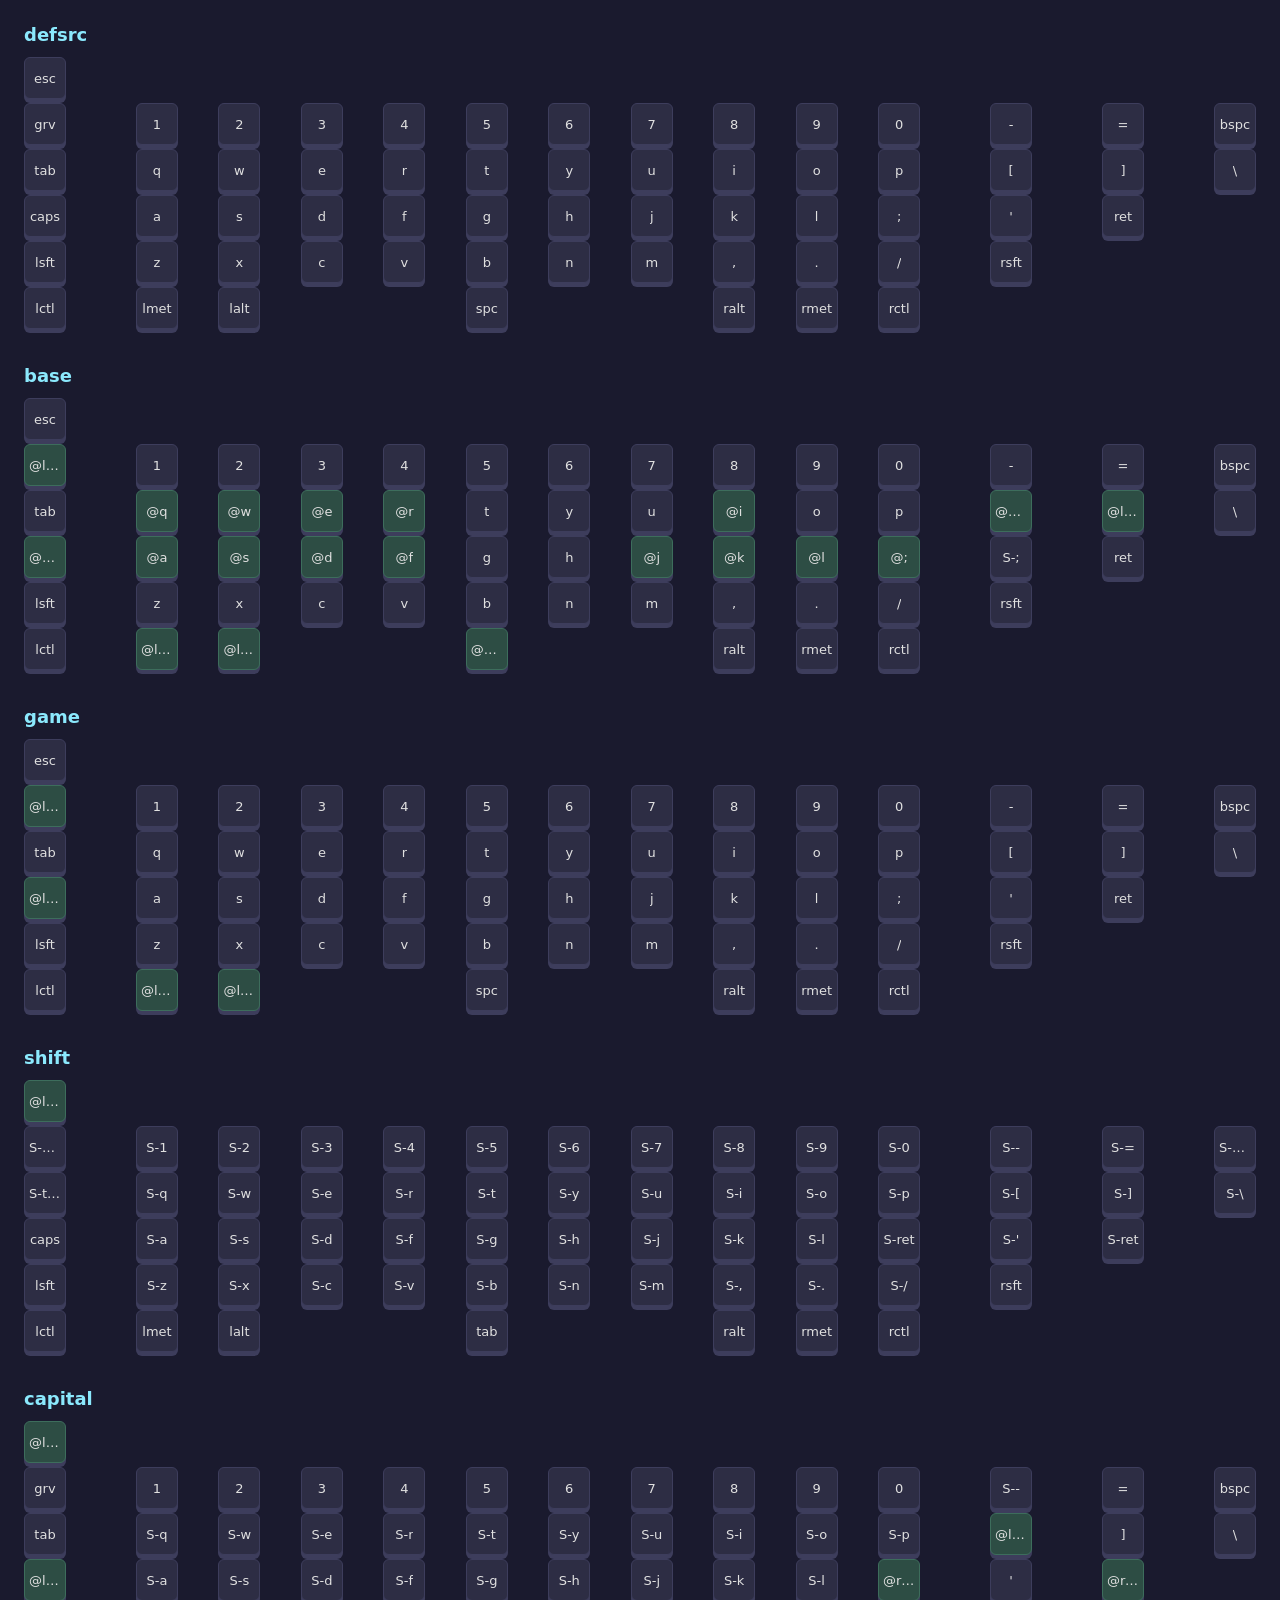
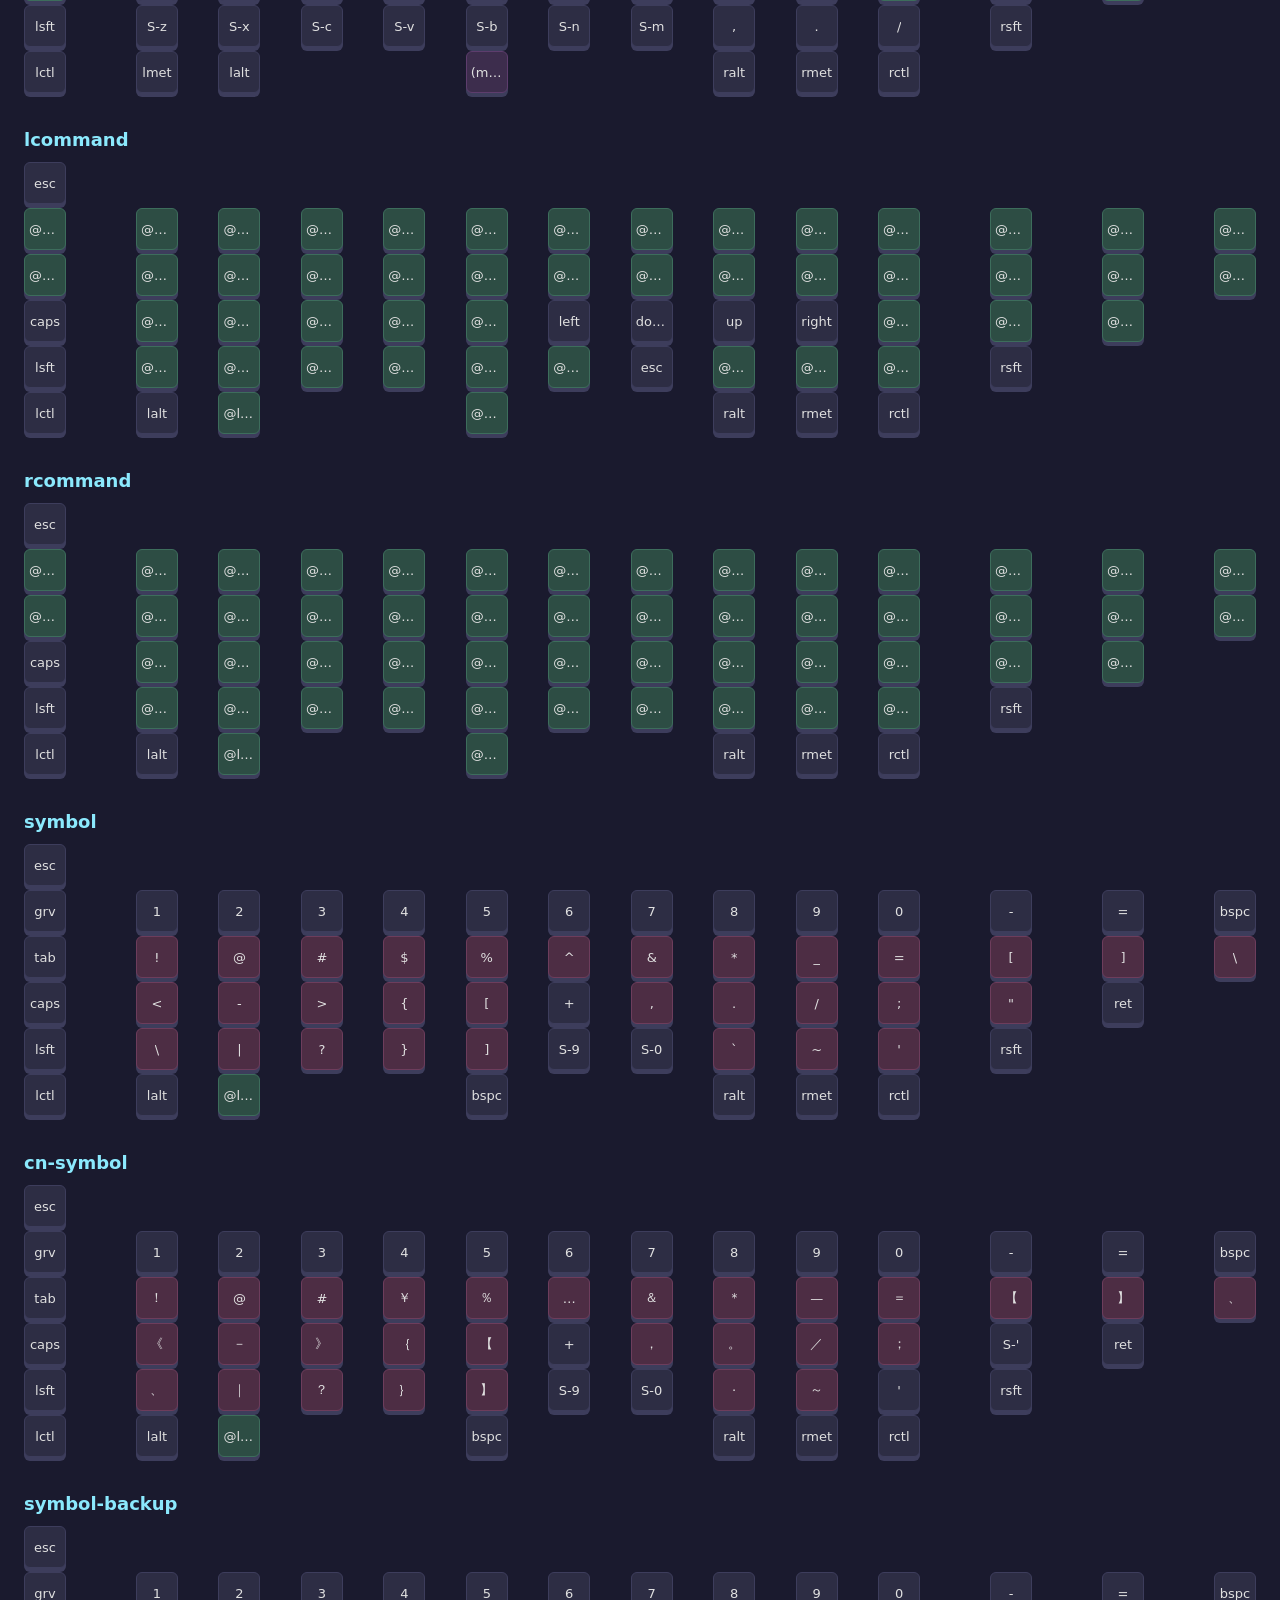
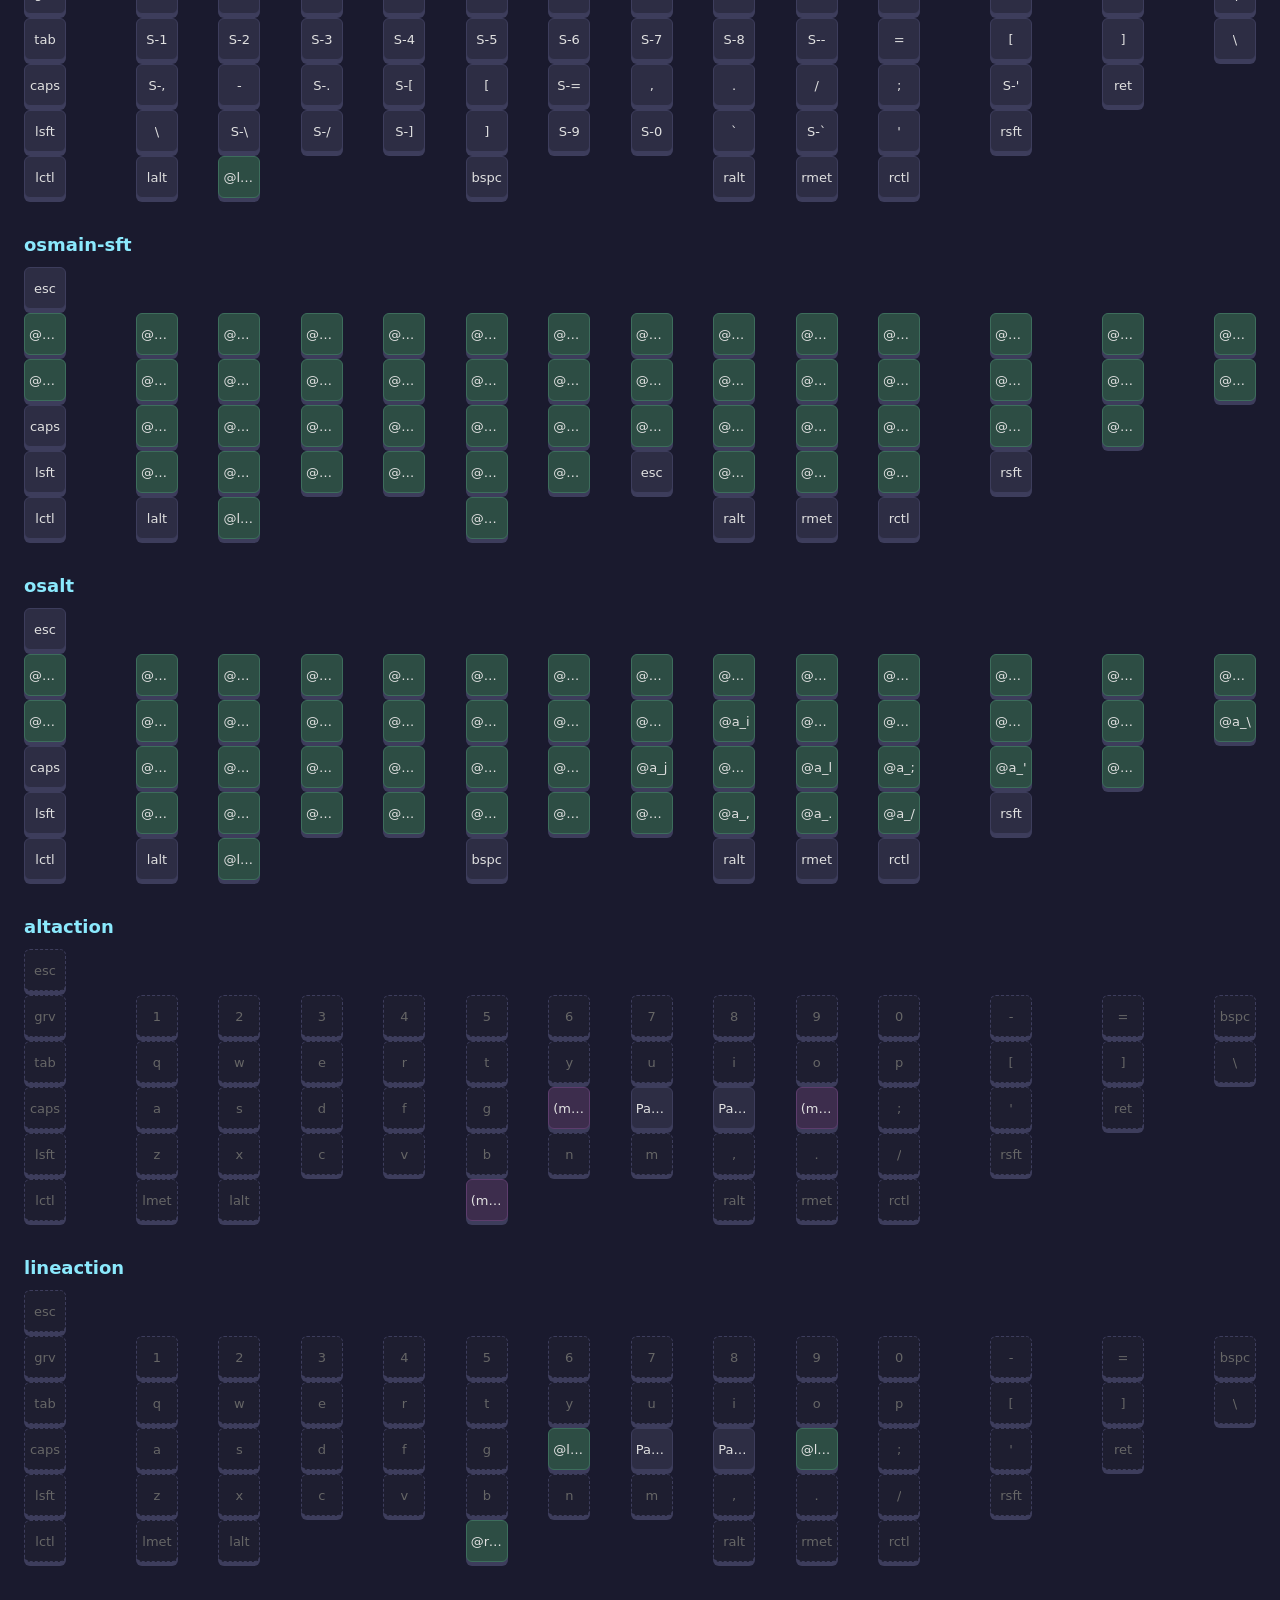
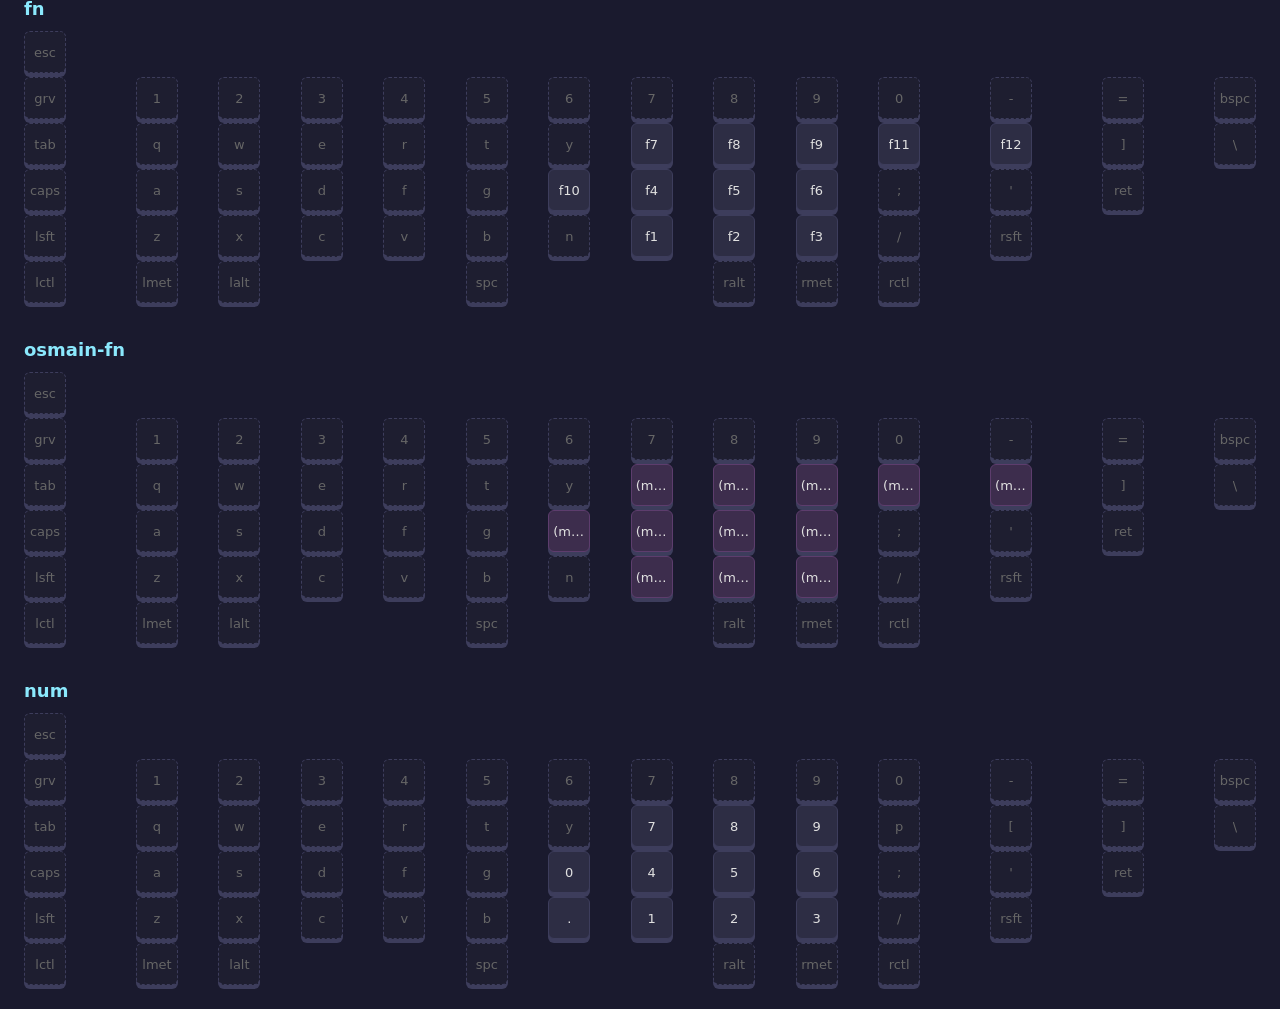
==== index.html @ f4e10142 "feat: to svg" ====
<!DOCTYPE html>
<html lang="en">
    <head>
        <meta charset="utf-8">
        <meta name="viewport" content="width=device-width, initial-scale=1">
        <link rel="stylesheet" href="./crates/core/assets/style.css">
        <title>kanata-viewer</title>
    </head>
    <body>
        <div class="viewer"><section class="keyboard"><h3>defsrc</h3><div class="grid" style="grid-template-columns: repeat(66, 1fr); grid-template-rows: repeat(6, auto);"><div class="key " style="grid-column: 1 / span 1; grid-row: 1;"><span class="label">esc</span></div><div class="key " style="grid-column: 1 / span 5; grid-row: 2;"><span class="label">grv</span></div><div class="key " style="grid-column: 6 / span 5; grid-row: 2;"><span class="label">1</span></div><div class="key " style="grid-column: 11 / span 5; grid-row: 2;"><span class="label">2</span></div><div class="key " style="grid-column: 16 / span 5; grid-row: 2;"><span class="label">3</span></div><div class="key " style="grid-column: 21 / span 5; grid-row: 2;"><span class="label">4</span></div><div class="key " style="grid-column: 26 / span 5; grid-row: 2;"><span class="label">5</span></div><div class="key " style="grid-column: 31 / span 5; grid-row: 2;"><span class="label">6</span></div><div class="key " style="grid-column: 36 / span 5; grid-row: 2;"><span class="label">7</span></div><div class="key " style="grid-column: 41 / span 5; grid-row: 2;"><span class="label">8</span></div><div class="key " style="grid-column: 46 / span 5; grid-row: 2;"><span class="label">9</span></div><div class="key " style="grid-column: 51 / span 5; grid-row: 2;"><span class="label">0</span></div><div class="key " style="grid-column: 56 / span 5; grid-row: 2;"><span class="label">-</span></div><div class="key " style="grid-column: 61 / span 5; grid-row: 2;"><span class="label">=</span></div><div class="key " style="grid-column: 66 / span 1; grid-row: 2;"><span class="label">bspc</span></div><div class="key " style="grid-column: 1 / span 5; grid-row: 3;"><span class="label">tab</span></div><div class="key " style="grid-column: 6 / span 5; grid-row: 3;"><span class="label">q</span></div><div class="key " style="grid-column: 11 / span 5; grid-row: 3;"><span class="label">w</span></div><div class="key " style="grid-column: 16 / span 5; grid-row: 3;"><span class="label">e</span></div><div class="key " style="grid-column: 21 / span 5; grid-row: 3;"><span class="label">r</span></div><div class="key " style="grid-column: 26 / span 5; grid-row: 3;"><span class="label">t</span></div><div class="key " style="grid-column: 31 / span 5; grid-row: 3;"><span class="label">y</span></div><div class="key " style="grid-column: 36 / span 5; grid-row: 3;"><span class="label">u</span></div><div class="key " style="grid-column: 41 / span 5; grid-row: 3;"><span class="label">i</span></div><div class="key " style="grid-column: 46 / span 5; grid-row: 3;"><span class="label">o</span></div><div class="key " style="grid-column: 51 / span 5; grid-row: 3;"><span class="label">p</span></div><div class="key " style="grid-column: 56 / span 5; grid-row: 3;"><span class="label">[</span></div><div class="key " style="grid-column: 61 / span 5; grid-row: 3;"><span class="label">]</span></div><div class="key " style="grid-column: 66 / span 1; grid-row: 3;"><span class="label">\</span></div><div class="key " style="grid-column: 1 / span 5; grid-row: 4;"><span class="label">caps</span></div><div class="key " style="grid-column: 6 / span 5; grid-row: 4;"><span class="label">a</span></div><div class="key " style="grid-column: 11 / span 5; grid-row: 4;"><span class="label">s</span></div><div class="key " style="grid-column: 16 / span 5; grid-row: 4;"><span class="label">d</span></div><div class="key " style="grid-column: 21 / span 5; grid-row: 4;"><span class="label">f</span></div><div class="key " style="grid-column: 26 / span 5; grid-row: 4;"><span class="label">g</span></div><div class="key " style="grid-column: 31 / span 5; grid-row: 4;"><span class="label">h</span></div><div class="key " style="grid-column: 36 / span 5; grid-row: 4;"><span class="label">j</span></div><div class="key " style="grid-column: 41 / span 5; grid-row: 4;"><span class="label">k</span></div><div class="key " style="grid-column: 46 / span 5; grid-row: 4;"><span class="label">l</span></div><div class="key " style="grid-column: 51 / span 5; grid-row: 4;"><span class="label">;</span></div><div class="key " style="grid-column: 56 / span 5; grid-row: 4;"><span class="label">'</span></div><div class="key " style="grid-column: 61 / span 1; grid-row: 4;"><span class="label">ret</span></div><div class="key " style="grid-column: 1 / span 5; grid-row: 5;"><span class="label">lsft</span></div><div class="key " style="grid-column: 6 / span 5; grid-row: 5;"><span class="label">z</span></div><div class="key " style="grid-column: 11 / span 5; grid-row: 5;"><span class="label">x</span></div><div class="key " style="grid-column: 16 / span 5; grid-row: 5;"><span class="label">c</span></div><div class="key " style="grid-column: 21 / span 5; grid-row: 5;"><span class="label">v</span></div><div class="key " style="grid-column: 26 / span 5; grid-row: 5;"><span class="label">b</span></div><div class="key " style="grid-column: 31 / span 5; grid-row: 5;"><span class="label">n</span></div><div class="key " style="grid-column: 36 / span 5; grid-row: 5;"><span class="label">m</span></div><div class="key " style="grid-column: 41 / span 5; grid-row: 5;"><span class="label">,</span></div><div class="key " style="grid-column: 46 / span 5; grid-row: 5;"><span class="label">.</span></div><div class="key " style="grid-column: 51 / span 5; grid-row: 5;"><span class="label">/</span></div><div class="key " style="grid-column: 56 / span 1; grid-row: 5;"><span class="label">rsft</span></div><div class="key " style="grid-column: 1 / span 5; grid-row: 6;"><span class="label">lctl</span></div><div class="key " style="grid-column: 6 / span 5; grid-row: 6;"><span class="label">lmet</span></div><div class="key " style="grid-column: 11 / span 15; grid-row: 6;"><span class="label">lalt</span></div><div class="key " style="grid-column: 26 / span 15; grid-row: 6;"><span class="label">spc</span></div><div class="key " style="grid-column: 41 / span 5; grid-row: 6;"><span class="label">ralt</span></div><div class="key " style="grid-column: 46 / span 5; grid-row: 6;"><span class="label">rmet</span></div><div class="key " style="grid-column: 51 / span 1; grid-row: 6;"><span class="label">rctl</span></div></div></section><section class="keyboard"><h3>base</h3><div class="grid" style="grid-template-columns: repeat(66, 1fr); grid-template-rows: repeat(6, auto);"><div class="key " style="grid-column: 1 / span 1; grid-row: 1;"><span class="label">esc</span></div><div class="key alias" style="grid-column: 1 / span 5; grid-row: 2;"><span class="label">@ls-game</span><span class="tooltip">(layer-switch game)</span></div><div class="key " style="grid-column: 6 / span 5; grid-row: 2;"><span class="label">1</span></div><div class="key " style="grid-column: 11 / span 5; grid-row: 2;"><span class="label">2</span></div><div class="key " style="grid-column: 16 / span 5; grid-row: 2;"><span class="label">3</span></div><div class="key " style="grid-column: 21 / span 5; grid-row: 2;"><span class="label">4</span></div><div class="key " style="grid-column: 26 / span 5; grid-row: 2;"><span class="label">5</span></div><div class="key " style="grid-column: 31 / span 5; grid-row: 2;"><span class="label">6</span></div><div class="key " style="grid-column: 36 / span 5; grid-row: 2;"><span class="label">7</span></div><div class="key " style="grid-column: 41 / span 5; grid-row: 2;"><span class="label">8</span></div><div class="key " style="grid-column: 46 / span 5; grid-row: 2;"><span class="label">9</span></div><div class="key " style="grid-column: 51 / span 5; grid-row: 2;"><span class="label">0</span></div><div class="key " style="grid-column: 56 / span 5; grid-row: 2;"><span class="label">-</span></div><div class="key " style="grid-column: 61 / span 5; grid-row: 2;"><span class="label">=</span></div><div class="key " style="grid-column: 66 / span 1; grid-row: 2;"><span class="label">bspc</span></div><div class="key " style="grid-column: 1 / span 5; grid-row: 3;"><span class="label">tab</span></div><div class="key alias" style="grid-column: 6 / span 5; grid-row: 3;"><span class="label">@q</span><span class="tooltip">(tap-hold-release 200 200 q @held-fn-layer)</span></div><div class="key alias" style="grid-column: 11 / span 5; grid-row: 3;"><span class="label">@w</span><span class="tooltip">(tap-hold-release 200 200 w @held-num-layer)</span></div><div class="key alias" style="grid-column: 16 / span 5; grid-row: 3;"><span class="label">@e</span><span class="tooltip">(tap-hold-release 200 200 e @held-altaction-layer)</span></div><div class="key alias" style="grid-column: 21 / span 5; grid-row: 3;"><span class="label">@r</span><span class="tooltip">(tap-hold-release 200 200 r @held-lineaction-layer)</span></div><div class="key " style="grid-column: 26 / span 5; grid-row: 3;"><span class="label">t</span></div><div class="key " style="grid-column: 31 / span 5; grid-row: 3;"><span class="label">y</span></div><div class="key " style="grid-column: 36 / span 5; grid-row: 3;"><span class="label">u</span></div><div class="key alias" style="grid-column: 41 / span 5; grid-row: 3;"><span class="label">@i</span><span class="tooltip">(tap-hold-release 200 200 i @held-altaction-layer)</span></div><div class="key " style="grid-column: 46 / span 5; grid-row: 3;"><span class="label">o</span></div><div class="key " style="grid-column: 51 / span 5; grid-row: 3;"><span class="label">p</span></div><div class="key alias" style="grid-column: 56 / span 5; grid-row: 3;"><span class="label">@capi</span><span class="tooltip">(tap-hold-release 200 200 (layer-switch capital) lsft)</span></div><div class="key alias" style="grid-column: 61 / span 5; grid-row: 3;"><span class="label">@lang</span><span class="tooltip">(multi lctl spc)</span></div><div class="key " style="grid-column: 66 / span 1; grid-row: 3;"><span class="label">\</span></div><div class="key alias" style="grid-column: 1 / span 5; grid-row: 4;"><span class="label">@caps</span><span class="tooltip">(tap-hold-release 200 200 esc (one-shot 2000 @losmain))</span></div><div class="key alias" style="grid-column: 6 / span 5; grid-row: 4;"><span class="label">@a</span><span class="tooltip">(tap-hold-release 200 200 a (one-shot 2000 @losmet))</span></div><div class="key alias" style="grid-column: 11 / span 5; grid-row: 4;"><span class="label">@s</span><span class="tooltip">(tap-hold-release 200 200 s @held-osalt-layer)</span></div><div class="key alias" style="grid-column: 16 / span 5; grid-row: 4;"><span class="label">@d</span><span class="tooltip">(tap-hold-release 200 200 d @held-shift-layer)</span></div><div class="key alias" style="grid-column: 21 / span 5; grid-row: 4;"><span class="label">@f</span><span class="tooltip">(tap-hold-release 200 200 f (layer-while-held lcommand))</span></div><div class="key " style="grid-column: 26 / span 5; grid-row: 4;"><span class="label">g</span></div><div class="key " style="grid-column: 31 / span 5; grid-row: 4;"><span class="label">h</span></div><div class="key alias" style="grid-column: 36 / span 5; grid-row: 4;"><span class="label">@j</span><span class="tooltip">(tap-hold-release 200 200 j (layer-while-held rcommand))</span></div><div class="key alias" style="grid-column: 41 / span 5; grid-row: 4;"><span class="label">@k</span><span class="tooltip">(tap-hold-release 200 200 k @held-shift-layer)</span></div><div class="key alias" style="grid-column: 46 / span 5; grid-row: 4;"><span class="label">@l</span><span class="tooltip">(tap-hold-release 200 200 l @held-osalt-layer)</span></div><div class="key alias" style="grid-column: 51 / span 5; grid-row: 4;"><span class="label">@;</span><span class="tooltip">(tap-hold-release 200 200 ret (one-shot 2000 @losmet))</span></div><div class="key " style="grid-column: 56 / span 5; grid-row: 4;"><span class="label">S-;</span></div><div class="key " style="grid-column: 61 / span 1; grid-row: 4;"><span class="label">ret</span></div><div class="key " style="grid-column: 1 / span 5; grid-row: 5;"><span class="label">lsft</span></div><div class="key " style="grid-column: 6 / span 5; grid-row: 5;"><span class="label">z</span></div><div class="key " style="grid-column: 11 / span 5; grid-row: 5;"><span class="label">x</span></div><div class="key " style="grid-column: 16 / span 5; grid-row: 5;"><span class="label">c</span></div><div class="key " style="grid-column: 21 / span 5; grid-row: 5;"><span class="label">v</span></div><div class="key " style="grid-column: 26 / span 5; grid-row: 5;"><span class="label">b</span></div><div class="key " style="grid-column: 31 / span 5; grid-row: 5;"><span class="label">n</span></div><div class="key " style="grid-column: 36 / span 5; grid-row: 5;"><span class="label">m</span></div><div class="key " style="grid-column: 41 / span 5; grid-row: 5;"><span class="label">,</span></div><div class="key " style="grid-column: 46 / span 5; grid-row: 5;"><span class="label">.</span></div><div class="key " style="grid-column: 51 / span 5; grid-row: 5;"><span class="label">/</span></div><div class="key " style="grid-column: 56 / span 1; grid-row: 5;"><span class="label">rsft</span></div><div class="key " style="grid-column: 1 / span 5; grid-row: 6;"><span class="label">lctl</span></div><div class="key alias" style="grid-column: 6 / span 5; grid-row: 6;"><span class="label">@lalt</span><span class="tooltip">@losalt</span></div><div class="key alias" style="grid-column: 11 / span 15; grid-row: 6;"><span class="label">@lang</span><span class="tooltip">(multi lctl spc)</span></div><div class="key alias" style="grid-column: 26 / span 15; grid-row: 6;"><span class="label">@spc</span><span class="tooltip">(tap-hold-release 200 200 spc @held-symbol-layer)</span></div><div class="key " style="grid-column: 41 / span 5; grid-row: 6;"><span class="label">ralt</span></div><div class="key " style="grid-column: 46 / span 5; grid-row: 6;"><span class="label">rmet</span></div><div class="key " style="grid-column: 51 / span 1; grid-row: 6;"><span class="label">rctl</span></div></div></section><section class="keyboard"><h3>game</h3><div class="grid" style="grid-template-columns: repeat(66, 1fr); grid-template-rows: repeat(6, auto);"><div class="key " style="grid-column: 1 / span 1; grid-row: 1;"><span class="label">esc</span></div><div class="key alias" style="grid-column: 1 / span 5; grid-row: 2;"><span class="label">@ls-base</span><span class="tooltip">(layer-switch base)</span></div><div class="key " style="grid-column: 6 / span 5; grid-row: 2;"><span class="label">1</span></div><div class="key " style="grid-column: 11 / span 5; grid-row: 2;"><span class="label">2</span></div><div class="key " style="grid-column: 16 / span 5; grid-row: 2;"><span class="label">3</span></div><div class="key " style="grid-column: 21 / span 5; grid-row: 2;"><span class="label">4</span></div><div class="key " style="grid-column: 26 / span 5; grid-row: 2;"><span class="label">5</span></div><div class="key " style="grid-column: 31 / span 5; grid-row: 2;"><span class="label">6</span></div><div class="key " style="grid-column: 36 / span 5; grid-row: 2;"><span class="label">7</span></div><div class="key " style="grid-column: 41 / span 5; grid-row: 2;"><span class="label">8</span></div><div class="key " style="grid-column: 46 / span 5; grid-row: 2;"><span class="label">9</span></div><div class="key " style="grid-column: 51 / span 5; grid-row: 2;"><span class="label">0</span></div><div class="key " style="grid-column: 56 / span 5; grid-row: 2;"><span class="label">-</span></div><div class="key " style="grid-column: 61 / span 5; grid-row: 2;"><span class="label">=</span></div><div class="key " style="grid-column: 66 / span 1; grid-row: 2;"><span class="label">bspc</span></div><div class="key " style="grid-column: 1 / span 5; grid-row: 3;"><span class="label">tab</span></div><div class="key " style="grid-column: 6 / span 5; grid-row: 3;"><span class="label">q</span></div><div class="key " style="grid-column: 11 / span 5; grid-row: 3;"><span class="label">w</span></div><div class="key " style="grid-column: 16 / span 5; grid-row: 3;"><span class="label">e</span></div><div class="key " style="grid-column: 21 / span 5; grid-row: 3;"><span class="label">r</span></div><div class="key " style="grid-column: 26 / span 5; grid-row: 3;"><span class="label">t</span></div><div class="key " style="grid-column: 31 / span 5; grid-row: 3;"><span class="label">y</span></div><div class="key " style="grid-column: 36 / span 5; grid-row: 3;"><span class="label">u</span></div><div class="key " style="grid-column: 41 / span 5; grid-row: 3;"><span class="label">i</span></div><div class="key " style="grid-column: 46 / span 5; grid-row: 3;"><span class="label">o</span></div><div class="key " style="grid-column: 51 / span 5; grid-row: 3;"><span class="label">p</span></div><div class="key " style="grid-column: 56 / span 5; grid-row: 3;"><span class="label">[</span></div><div class="key " style="grid-column: 61 / span 5; grid-row: 3;"><span class="label">]</span></div><div class="key " style="grid-column: 66 / span 1; grid-row: 3;"><span class="label">\</span></div><div class="key alias" style="grid-column: 1 / span 5; grid-row: 4;"><span class="label">@losmain</span><span class="tooltip">lctl</span></div><div class="key " style="grid-column: 6 / span 5; grid-row: 4;"><span class="label">a</span></div><div class="key " style="grid-column: 11 / span 5; grid-row: 4;"><span class="label">s</span></div><div class="key " style="grid-column: 16 / span 5; grid-row: 4;"><span class="label">d</span></div><div class="key " style="grid-column: 21 / span 5; grid-row: 4;"><span class="label">f</span></div><div class="key " style="grid-column: 26 / span 5; grid-row: 4;"><span class="label">g</span></div><div class="key " style="grid-column: 31 / span 5; grid-row: 4;"><span class="label">h</span></div><div class="key " style="grid-column: 36 / span 5; grid-row: 4;"><span class="label">j</span></div><div class="key " style="grid-column: 41 / span 5; grid-row: 4;"><span class="label">k</span></div><div class="key " style="grid-column: 46 / span 5; grid-row: 4;"><span class="label">l</span></div><div class="key " style="grid-column: 51 / span 5; grid-row: 4;"><span class="label">;</span></div><div class="key " style="grid-column: 56 / span 5; grid-row: 4;"><span class="label">'</span></div><div class="key " style="grid-column: 61 / span 1; grid-row: 4;"><span class="label">ret</span></div><div class="key " style="grid-column: 1 / span 5; grid-row: 5;"><span class="label">lsft</span></div><div class="key " style="grid-column: 6 / span 5; grid-row: 5;"><span class="label">z</span></div><div class="key " style="grid-column: 11 / span 5; grid-row: 5;"><span class="label">x</span></div><div class="key " style="grid-column: 16 / span 5; grid-row: 5;"><span class="label">c</span></div><div class="key " style="grid-column: 21 / span 5; grid-row: 5;"><span class="label">v</span></div><div class="key " style="grid-column: 26 / span 5; grid-row: 5;"><span class="label">b</span></div><div class="key " style="grid-column: 31 / span 5; grid-row: 5;"><span class="label">n</span></div><div class="key " style="grid-column: 36 / span 5; grid-row: 5;"><span class="label">m</span></div><div class="key " style="grid-column: 41 / span 5; grid-row: 5;"><span class="label">,</span></div><div class="key " style="grid-column: 46 / span 5; grid-row: 5;"><span class="label">.</span></div><div class="key " style="grid-column: 51 / span 5; grid-row: 5;"><span class="label">/</span></div><div class="key " style="grid-column: 56 / span 1; grid-row: 5;"><span class="label">rsft</span></div><div class="key " style="grid-column: 1 / span 5; grid-row: 6;"><span class="label">lctl</span></div><div class="key alias" style="grid-column: 6 / span 5; grid-row: 6;"><span class="label">@lalt</span><span class="tooltip">@losalt</span></div><div class="key alias" style="grid-column: 11 / span 15; grid-row: 6;"><span class="label">@lang</span><span class="tooltip">(multi lctl spc)</span></div><div class="key " style="grid-column: 26 / span 15; grid-row: 6;"><span class="label">spc</span></div><div class="key " style="grid-column: 41 / span 5; grid-row: 6;"><span class="label">ralt</span></div><div class="key " style="grid-column: 46 / span 5; grid-row: 6;"><span class="label">rmet</span></div><div class="key " style="grid-column: 51 / span 1; grid-row: 6;"><span class="label">rctl</span></div></div></section><section class="keyboard"><h3>shift</h3><div class="grid" style="grid-template-columns: repeat(66, 1fr); grid-template-rows: repeat(6, auto);"><div class="key alias" style="grid-column: 1 / span 1; grid-row: 1;"><span class="label">@ls-base</span><span class="tooltip">(layer-switch base)</span></div><div class="key " style="grid-column: 1 / span 5; grid-row: 2;"><span class="label">S-grv</span></div><div class="key " style="grid-column: 6 / span 5; grid-row: 2;"><span class="label">S-1</span></div><div class="key " style="grid-column: 11 / span 5; grid-row: 2;"><span class="label">S-2</span></div><div class="key " style="grid-column: 16 / span 5; grid-row: 2;"><span class="label">S-3</span></div><div class="key " style="grid-column: 21 / span 5; grid-row: 2;"><span class="label">S-4</span></div><div class="key " style="grid-column: 26 / span 5; grid-row: 2;"><span class="label">S-5</span></div><div class="key " style="grid-column: 31 / span 5; grid-row: 2;"><span class="label">S-6</span></div><div class="key " style="grid-column: 36 / span 5; grid-row: 2;"><span class="label">S-7</span></div><div class="key " style="grid-column: 41 / span 5; grid-row: 2;"><span class="label">S-8</span></div><div class="key " style="grid-column: 46 / span 5; grid-row: 2;"><span class="label">S-9</span></div><div class="key " style="grid-column: 51 / span 5; grid-row: 2;"><span class="label">S-0</span></div><div class="key " style="grid-column: 56 / span 5; grid-row: 2;"><span class="label">S--</span></div><div class="key " style="grid-column: 61 / span 5; grid-row: 2;"><span class="label">S-=</span></div><div class="key " style="grid-column: 66 / span 1; grid-row: 2;"><span class="label">S-bspc</span></div><div class="key " style="grid-column: 1 / span 5; grid-row: 3;"><span class="label">S-tab</span></div><div class="key " style="grid-column: 6 / span 5; grid-row: 3;"><span class="label">S-q</span></div><div class="key " style="grid-column: 11 / span 5; grid-row: 3;"><span class="label">S-w</span></div><div class="key " style="grid-column: 16 / span 5; grid-row: 3;"><span class="label">S-e</span></div><div class="key " style="grid-column: 21 / span 5; grid-row: 3;"><span class="label">S-r</span></div><div class="key " style="grid-column: 26 / span 5; grid-row: 3;"><span class="label">S-t</span></div><div class="key " style="grid-column: 31 / span 5; grid-row: 3;"><span class="label">S-y</span></div><div class="key " style="grid-column: 36 / span 5; grid-row: 3;"><span class="label">S-u</span></div><div class="key " style="grid-column: 41 / span 5; grid-row: 3;"><span class="label">S-i</span></div><div class="key " style="grid-column: 46 / span 5; grid-row: 3;"><span class="label">S-o</span></div><div class="key " style="grid-column: 51 / span 5; grid-row: 3;"><span class="label">S-p</span></div><div class="key " style="grid-column: 56 / span 5; grid-row: 3;"><span class="label">S-[</span></div><div class="key " style="grid-column: 61 / span 5; grid-row: 3;"><span class="label">S-]</span></div><div class="key " style="grid-column: 66 / span 1; grid-row: 3;"><span class="label">S-\</span></div><div class="key " style="grid-column: 1 / span 5; grid-row: 4;"><span class="label">caps</span></div><div class="key " style="grid-column: 6 / span 5; grid-row: 4;"><span class="label">S-a</span></div><div class="key " style="grid-column: 11 / span 5; grid-row: 4;"><span class="label">S-s</span></div><div class="key " style="grid-column: 16 / span 5; grid-row: 4;"><span class="label">S-d</span></div><div class="key " style="grid-column: 21 / span 5; grid-row: 4;"><span class="label">S-f</span></div><div class="key " style="grid-column: 26 / span 5; grid-row: 4;"><span class="label">S-g</span></div><div class="key " style="grid-column: 31 / span 5; grid-row: 4;"><span class="label">S-h</span></div><div class="key " style="grid-column: 36 / span 5; grid-row: 4;"><span class="label">S-j</span></div><div class="key " style="grid-column: 41 / span 5; grid-row: 4;"><span class="label">S-k</span></div><div class="key " style="grid-column: 46 / span 5; grid-row: 4;"><span class="label">S-l</span></div><div class="key " style="grid-column: 51 / span 5; grid-row: 4;"><span class="label">S-ret</span></div><div class="key " style="grid-column: 56 / span 5; grid-row: 4;"><span class="label">S-'</span></div><div class="key " style="grid-column: 61 / span 1; grid-row: 4;"><span class="label">S-ret</span></div><div class="key " style="grid-column: 1 / span 5; grid-row: 5;"><span class="label">lsft</span></div><div class="key " style="grid-column: 6 / span 5; grid-row: 5;"><span class="label">S-z</span></div><div class="key " style="grid-column: 11 / span 5; grid-row: 5;"><span class="label">S-x</span></div><div class="key " style="grid-column: 16 / span 5; grid-row: 5;"><span class="label">S-c</span></div><div class="key " style="grid-column: 21 / span 5; grid-row: 5;"><span class="label">S-v</span></div><div class="key " style="grid-column: 26 / span 5; grid-row: 5;"><span class="label">S-b</span></div><div class="key " style="grid-column: 31 / span 5; grid-row: 5;"><span class="label">S-n</span></div><div class="key " style="grid-column: 36 / span 5; grid-row: 5;"><span class="label">S-m</span></div><div class="key " style="grid-column: 41 / span 5; grid-row: 5;"><span class="label">S-,</span></div><div class="key " style="grid-column: 46 / span 5; grid-row: 5;"><span class="label">S-.</span></div><div class="key " style="grid-column: 51 / span 5; grid-row: 5;"><span class="label">S-/</span></div><div class="key " style="grid-column: 56 / span 1; grid-row: 5;"><span class="label">rsft</span></div><div class="key " style="grid-column: 1 / span 5; grid-row: 6;"><span class="label">lctl</span></div><div class="key " style="grid-column: 6 / span 5; grid-row: 6;"><span class="label">lmet</span></div><div class="key " style="grid-column: 11 / span 15; grid-row: 6;"><span class="label">lalt</span></div><div class="key " style="grid-column: 26 / span 15; grid-row: 6;"><span class="label">tab</span></div><div class="key " style="grid-column: 41 / span 5; grid-row: 6;"><span class="label">ralt</span></div><div class="key " style="grid-column: 46 / span 5; grid-row: 6;"><span class="label">rmet</span></div><div class="key " style="grid-column: 51 / span 1; grid-row: 6;"><span class="label">rctl</span></div></div></section><section class="keyboard"><h3>capital</h3><div class="grid" style="grid-template-columns: repeat(66, 1fr); grid-template-rows: repeat(6, auto);"><div class="key alias" style="grid-column: 1 / span 1; grid-row: 1;"><span class="label">@ls-base</span><span class="tooltip">(layer-switch base)</span></div><div class="key " style="grid-column: 1 / span 5; grid-row: 2;"><span class="label">grv</span></div><div class="key " style="grid-column: 6 / span 5; grid-row: 2;"><span class="label">1</span></div><div class="key " style="grid-column: 11 / span 5; grid-row: 2;"><span class="label">2</span></div><div class="key " style="grid-column: 16 / span 5; grid-row: 2;"><span class="label">3</span></div><div class="key " style="grid-column: 21 / span 5; grid-row: 2;"><span class="label">4</span></div><div class="key " style="grid-column: 26 / span 5; grid-row: 2;"><span class="label">5</span></div><div class="key " style="grid-column: 31 / span 5; grid-row: 2;"><span class="label">6</span></div><div class="key " style="grid-column: 36 / span 5; grid-row: 2;"><span class="label">7</span></div><div class="key " style="grid-column: 41 / span 5; grid-row: 2;"><span class="label">8</span></div><div class="key " style="grid-column: 46 / span 5; grid-row: 2;"><span class="label">9</span></div><div class="key " style="grid-column: 51 / span 5; grid-row: 2;"><span class="label">0</span></div><div class="key " style="grid-column: 56 / span 5; grid-row: 2;"><span class="label">S--</span></div><div class="key " style="grid-column: 61 / span 5; grid-row: 2;"><span class="label">=</span></div><div class="key " style="grid-column: 66 / span 1; grid-row: 2;"><span class="label">bspc</span></div><div class="key " style="grid-column: 1 / span 5; grid-row: 3;"><span class="label">tab</span></div><div class="key " style="grid-column: 6 / span 5; grid-row: 3;"><span class="label">S-q</span></div><div class="key " style="grid-column: 11 / span 5; grid-row: 3;"><span class="label">S-w</span></div><div class="key " style="grid-column: 16 / span 5; grid-row: 3;"><span class="label">S-e</span></div><div class="key " style="grid-column: 21 / span 5; grid-row: 3;"><span class="label">S-r</span></div><div class="key " style="grid-column: 26 / span 5; grid-row: 3;"><span class="label">S-t</span></div><div class="key " style="grid-column: 31 / span 5; grid-row: 3;"><span class="label">S-y</span></div><div class="key " style="grid-column: 36 / span 5; grid-row: 3;"><span class="label">S-u</span></div><div class="key " style="grid-column: 41 / span 5; grid-row: 3;"><span class="label">S-i</span></div><div class="key " style="grid-column: 46 / span 5; grid-row: 3;"><span class="label">S-o</span></div><div class="key " style="grid-column: 51 / span 5; grid-row: 3;"><span class="label">S-p</span></div><div class="key alias" style="grid-column: 56 / span 5; grid-row: 3;"><span class="label">@ls-base</span><span class="tooltip">(layer-switch base)</span></div><div class="key " style="grid-column: 61 / span 5; grid-row: 3;"><span class="label">]</span></div><div class="key " style="grid-column: 66 / span 1; grid-row: 3;"><span class="label">\</span></div><div class="key alias" style="grid-column: 1 / span 5; grid-row: 4;"><span class="label">@ls-base</span><span class="tooltip">(layer-switch base)</span></div><div class="key " style="grid-column: 6 / span 5; grid-row: 4;"><span class="label">S-a</span></div><div class="key " style="grid-column: 11 / span 5; grid-row: 4;"><span class="label">S-s</span></div><div class="key " style="grid-column: 16 / span 5; grid-row: 4;"><span class="label">S-d</span></div><div class="key " style="grid-column: 21 / span 5; grid-row: 4;"><span class="label">S-f</span></div><div class="key " style="grid-column: 26 / span 5; grid-row: 4;"><span class="label">S-g</span></div><div class="key " style="grid-column: 31 / span 5; grid-row: 4;"><span class="label">S-h</span></div><div class="key " style="grid-column: 36 / span 5; grid-row: 4;"><span class="label">S-j</span></div><div class="key " style="grid-column: 41 / span 5; grid-row: 4;"><span class="label">S-k</span></div><div class="key " style="grid-column: 46 / span 5; grid-row: 4;"><span class="label">S-l</span></div><div class="key alias" style="grid-column: 51 / span 5; grid-row: 4;"><span class="label">@ret-ls-base</span><span class="tooltip">(multi ret @ls-base)</span></div><div class="key " style="grid-column: 56 / span 5; grid-row: 4;"><span class="label">'</span></div><div class="key alias" style="grid-column: 61 / span 1; grid-row: 4;"><span class="label">@ret-ls-base</span><span class="tooltip">(multi ret @ls-base)</span></div><div class="key " style="grid-column: 1 / span 5; grid-row: 5;"><span class="label">lsft</span></div><div class="key " style="grid-column: 6 / span 5; grid-row: 5;"><span class="label">S-z</span></div><div class="key " style="grid-column: 11 / span 5; grid-row: 5;"><span class="label">S-x</span></div><div class="key " style="grid-column: 16 / span 5; grid-row: 5;"><span class="label">S-c</span></div><div class="key " style="grid-column: 21 / span 5; grid-row: 5;"><span class="label">S-v</span></div><div class="key " style="grid-column: 26 / span 5; grid-row: 5;"><span class="label">S-b</span></div><div class="key " style="grid-column: 31 / span 5; grid-row: 5;"><span class="label">S-n</span></div><div class="key " style="grid-column: 36 / span 5; grid-row: 5;"><span class="label">S-m</span></div><div class="key " style="grid-column: 41 / span 5; grid-row: 5;"><span class="label">,</span></div><div class="key " style="grid-column: 46 / span 5; grid-row: 5;"><span class="label">.</span></div><div class="key " style="grid-column: 51 / span 5; grid-row: 5;"><span class="label">/</span></div><div class="key " style="grid-column: 56 / span 1; grid-row: 5;"><span class="label">rsft</span></div><div class="key " style="grid-column: 1 / span 5; grid-row: 6;"><span class="label">lctl</span></div><div class="key " style="grid-column: 6 / span 5; grid-row: 6;"><span class="label">lmet</span></div><div class="key " style="grid-column: 11 / span 15; grid-row: 6;"><span class="label">lalt</span></div><div class="key sexpr" style="grid-column: 26 / span 15; grid-row: 6;"><span class="label">(multi @ls-base spc)</span></div><div class="key " style="grid-column: 41 / span 5; grid-row: 6;"><span class="label">ralt</span></div><div class="key " style="grid-column: 46 / span 5; grid-row: 6;"><span class="label">rmet</span></div><div class="key " style="grid-column: 51 / span 1; grid-row: 6;"><span class="label">rctl</span></div></div></section><section class="keyboard"><h3>lcommand</h3><div class="grid" style="grid-template-columns: repeat(66, 1fr); grid-template-rows: repeat(6, auto);"><div class="key " style="grid-column: 1 / span 1; grid-row: 1;"><span class="label">esc</span></div><div class="key alias" style="grid-column: 1 / span 5; grid-row: 2;"><span class="label">@m_grv</span><span class="tooltip">(multi @losmain grv)</span></div><div class="key alias" style="grid-column: 6 / span 5; grid-row: 2;"><span class="label">@m_1</span><span class="tooltip">(multi @losmain 1)</span></div><div class="key alias" style="grid-column: 11 / span 5; grid-row: 2;"><span class="label">@m_2</span><span class="tooltip">(multi @losmain 2)</span></div><div class="key alias" style="grid-column: 16 / span 5; grid-row: 2;"><span class="label">@m_3</span><span class="tooltip">(multi @losmain 3)</span></div><div class="key alias" style="grid-column: 21 / span 5; grid-row: 2;"><span class="label">@m_4</span><span class="tooltip">(multi @losmain 4)</span></div><div class="key alias" style="grid-column: 26 / span 5; grid-row: 2;"><span class="label">@m_5</span><span class="tooltip">(multi @losmain 5)</span></div><div class="key alias" style="grid-column: 31 / span 5; grid-row: 2;"><span class="label">@m_6</span><span class="tooltip">(multi @losmain 6)</span></div><div class="key alias" style="grid-column: 36 / span 5; grid-row: 2;"><span class="label">@m_7</span><span class="tooltip">(multi @losmain 7)</span></div><div class="key alias" style="grid-column: 41 / span 5; grid-row: 2;"><span class="label">@m_8</span><span class="tooltip">(multi @losmain 8)</span></div><div class="key alias" style="grid-column: 46 / span 5; grid-row: 2;"><span class="label">@m_9</span><span class="tooltip">(multi @losmain 9)</span></div><div class="key alias" style="grid-column: 51 / span 5; grid-row: 2;"><span class="label">@m_0</span><span class="tooltip">(multi @losmain 0)</span></div><div class="key alias" style="grid-column: 56 / span 5; grid-row: 2;"><span class="label">@m_-</span><span class="tooltip">(multi @losmain -)</span></div><div class="key alias" style="grid-column: 61 / span 5; grid-row: 2;"><span class="label">@m_=</span><span class="tooltip">(multi @losmain =)</span></div><div class="key alias" style="grid-column: 66 / span 1; grid-row: 2;"><span class="label">@m_bspc</span><span class="tooltip">(multi @losmain bspc)</span></div><div class="key alias" style="grid-column: 1 / span 5; grid-row: 3;"><span class="label">@m_tab</span><span class="tooltip">(multi @losmain tab)</span></div><div class="key alias" style="grid-column: 6 / span 5; grid-row: 3;"><span class="label">@mfn-q</span><span class="tooltip">(tap-hold-release 200 200 @m_q @held-osmain-fn-layer)</span></div><div class="key alias" style="grid-column: 11 / span 5; grid-row: 3;"><span class="label">@m_w</span><span class="tooltip">(multi @losmain w)</span></div><div class="key alias" style="grid-column: 16 / span 5; grid-row: 3;"><span class="label">@m_e</span><span class="tooltip">(multi @losmain e)</span></div><div class="key alias" style="grid-column: 21 / span 5; grid-row: 3;"><span class="label">@m_r</span><span class="tooltip">(multi @losmain r)</span></div><div class="key alias" style="grid-column: 26 / span 5; grid-row: 3;"><span class="label">@m_t</span><span class="tooltip">(multi @losmain t)</span></div><div class="key alias" style="grid-column: 31 / span 5; grid-row: 3;"><span class="label">@m_y</span><span class="tooltip">(multi @losmain y)</span></div><div class="key alias" style="grid-column: 36 / span 5; grid-row: 3;"><span class="label">@m_u</span><span class="tooltip">(multi @losmain u)</span></div><div class="key alias" style="grid-column: 41 / span 5; grid-row: 3;"><span class="label">@m_i</span><span class="tooltip">(multi @losmain i)</span></div><div class="key alias" style="grid-column: 46 / span 5; grid-row: 3;"><span class="label">@m_o</span><span class="tooltip">(multi @losmain o)</span></div><div class="key alias" style="grid-column: 51 / span 5; grid-row: 3;"><span class="label">@m_p</span><span class="tooltip">(multi @losmain p)</span></div><div class="key alias" style="grid-column: 56 / span 5; grid-row: 3;"><span class="label">@m_[</span><span class="tooltip">(multi @losmain [)</span></div><div class="key alias" style="grid-column: 61 / span 5; grid-row: 3;"><span class="label">@m_]</span><span class="tooltip">(multi @losmain ])</span></div><div class="key alias" style="grid-column: 66 / span 1; grid-row: 3;"><span class="label">@m_\</span><span class="tooltip">(multi @losmain \)</span></div><div class="key " style="grid-column: 1 / span 5; grid-row: 4;"><span class="label">caps</span></div><div class="key alias" style="grid-column: 6 / span 5; grid-row: 4;"><span class="label">@m_a</span><span class="tooltip">(multi @losmain a)</span></div><div class="key alias" style="grid-column: 11 / span 5; grid-row: 4;"><span class="label">@m_s</span><span class="tooltip">(multi @losmain s)</span></div><div class="key alias" style="grid-column: 16 / span 5; grid-row: 4;"><span class="label">@msft-d</span><span class="tooltip">(tap-hold-release 200 200 @m_d @held-osmain-sft-layer)</span></div><div class="key alias" style="grid-column: 21 / span 5; grid-row: 4;"><span class="label">@m_f</span><span class="tooltip">(multi @losmain f)</span></div><div class="key alias" style="grid-column: 26 / span 5; grid-row: 4;"><span class="label">@m_g</span><span class="tooltip">(multi @losmain g)</span></div><div class="key " style="grid-column: 31 / span 5; grid-row: 4;"><span class="label">left</span></div><div class="key " style="grid-column: 36 / span 5; grid-row: 4;"><span class="label">down</span></div><div class="key " style="grid-column: 41 / span 5; grid-row: 4;"><span class="label">up</span></div><div class="key " style="grid-column: 46 / span 5; grid-row: 4;"><span class="label">right</span></div><div class="key alias" style="grid-column: 51 / span 5; grid-row: 4;"><span class="label">@m_;</span><span class="tooltip">@m_ret</span></div><div class="key alias" style="grid-column: 56 / span 5; grid-row: 4;"><span class="label">@m_'</span><span class="tooltip">(multi @losmain ')</span></div><div class="key alias" style="grid-column: 61 / span 1; grid-row: 4;"><span class="label">@m_ret</span><span class="tooltip">(multi @losmain ret)</span></div><div class="key " style="grid-column: 1 / span 5; grid-row: 5;"><span class="label">lsft</span></div><div class="key alias" style="grid-column: 6 / span 5; grid-row: 5;"><span class="label">@m_z</span><span class="tooltip">(multi @losmain z)</span></div><div class="key alias" style="grid-column: 11 / span 5; grid-row: 5;"><span class="label">@m_x</span><span class="tooltip">(multi @losmain x)</span></div><div class="key alias" style="grid-column: 16 / span 5; grid-row: 5;"><span class="label">@m_c</span><span class="tooltip">(multi @losmain c)</span></div><div class="key alias" style="grid-column: 21 / span 5; grid-row: 5;"><span class="label">@m_v</span><span class="tooltip">(multi @losmain v)</span></div><div class="key alias" style="grid-column: 26 / span 5; grid-row: 5;"><span class="label">@m_b</span><span class="tooltip">(multi @losmain b)</span></div><div class="key alias" style="grid-column: 31 / span 5; grid-row: 5;"><span class="label">@m_n</span><span class="tooltip">(multi @losmain n)</span></div><div class="key " style="grid-column: 36 / span 5; grid-row: 5;"><span class="label">esc</span></div><div class="key alias" style="grid-column: 41 / span 5; grid-row: 5;"><span class="label">@m_,</span><span class="tooltip">(multi @losmain ,)</span></div><div class="key alias" style="grid-column: 46 / span 5; grid-row: 5;"><span class="label">@m_.</span><span class="tooltip">(multi @losmain .)</span></div><div class="key alias" style="grid-column: 51 / span 5; grid-row: 5;"><span class="label">@m_/</span><span class="tooltip">(multi @losmain /)</span></div><div class="key " style="grid-column: 56 / span 1; grid-row: 5;"><span class="label">rsft</span></div><div class="key " style="grid-column: 1 / span 5; grid-row: 6;"><span class="label">lctl</span></div><div class="key " style="grid-column: 6 / span 5; grid-row: 6;"><span class="label">lalt</span></div><div class="key alias" style="grid-column: 11 / span 15; grid-row: 6;"><span class="label">@lang</span><span class="tooltip">(multi lctl spc)</span></div><div class="key alias" style="grid-column: 26 / span 15; grid-row: 6;"><span class="label">@m-spec-cn-symbol</span><span class="tooltip">(tap-hold-release 200 200 @m_spc @held-cn-symbol-layer)</span></div><div class="key " style="grid-column: 41 / span 5; grid-row: 6;"><span class="label">ralt</span></div><div class="key " style="grid-column: 46 / span 5; grid-row: 6;"><span class="label">rmet</span></div><div class="key " style="grid-column: 51 / span 1; grid-row: 6;"><span class="label">rctl</span></div></div></section><section class="keyboard"><h3>rcommand</h3><div class="grid" style="grid-template-columns: repeat(66, 1fr); grid-template-rows: repeat(6, auto);"><div class="key " style="grid-column: 1 / span 1; grid-row: 1;"><span class="label">esc</span></div><div class="key alias" style="grid-column: 1 / span 5; grid-row: 2;"><span class="label">@m_grv</span><span class="tooltip">(multi @losmain grv)</span></div><div class="key alias" style="grid-column: 6 / span 5; grid-row: 2;"><span class="label">@m_1</span><span class="tooltip">(multi @losmain 1)</span></div><div class="key alias" style="grid-column: 11 / span 5; grid-row: 2;"><span class="label">@m_2</span><span class="tooltip">(multi @losmain 2)</span></div><div class="key alias" style="grid-column: 16 / span 5; grid-row: 2;"><span class="label">@m_3</span><span class="tooltip">(multi @losmain 3)</span></div><div class="key alias" style="grid-column: 21 / span 5; grid-row: 2;"><span class="label">@m_4</span><span class="tooltip">(multi @losmain 4)</span></div><div class="key alias" style="grid-column: 26 / span 5; grid-row: 2;"><span class="label">@m_5</span><span class="tooltip">(multi @losmain 5)</span></div><div class="key alias" style="grid-column: 31 / span 5; grid-row: 2;"><span class="label">@m_6</span><span class="tooltip">(multi @losmain 6)</span></div><div class="key alias" style="grid-column: 36 / span 5; grid-row: 2;"><span class="label">@m_7</span><span class="tooltip">(multi @losmain 7)</span></div><div class="key alias" style="grid-column: 41 / span 5; grid-row: 2;"><span class="label">@m_8</span><span class="tooltip">(multi @losmain 8)</span></div><div class="key alias" style="grid-column: 46 / span 5; grid-row: 2;"><span class="label">@m_9</span><span class="tooltip">(multi @losmain 9)</span></div><div class="key alias" style="grid-column: 51 / span 5; grid-row: 2;"><span class="label">@m_0</span><span class="tooltip">(multi @losmain 0)</span></div><div class="key alias" style="grid-column: 56 / span 5; grid-row: 2;"><span class="label">@m_-</span><span class="tooltip">(multi @losmain -)</span></div><div class="key alias" style="grid-column: 61 / span 5; grid-row: 2;"><span class="label">@m_=</span><span class="tooltip">(multi @losmain =)</span></div><div class="key alias" style="grid-column: 66 / span 1; grid-row: 2;"><span class="label">@m_bspc</span><span class="tooltip">(multi @losmain bspc)</span></div><div class="key alias" style="grid-column: 1 / span 5; grid-row: 3;"><span class="label">@m_tab</span><span class="tooltip">(multi @losmain tab)</span></div><div class="key alias" style="grid-column: 6 / span 5; grid-row: 3;"><span class="label">@mfn-q</span><span class="tooltip">(tap-hold-release 200 200 @m_q @held-osmain-fn-layer)</span></div><div class="key alias" style="grid-column: 11 / span 5; grid-row: 3;"><span class="label">@m_w</span><span class="tooltip">(multi @losmain w)</span></div><div class="key alias" style="grid-column: 16 / span 5; grid-row: 3;"><span class="label">@m_e</span><span class="tooltip">(multi @losmain e)</span></div><div class="key alias" style="grid-column: 21 / span 5; grid-row: 3;"><span class="label">@m_r</span><span class="tooltip">(multi @losmain r)</span></div><div class="key alias" style="grid-column: 26 / span 5; grid-row: 3;"><span class="label">@m_t</span><span class="tooltip">(multi @losmain t)</span></div><div class="key alias" style="grid-column: 31 / span 5; grid-row: 3;"><span class="label">@m_y</span><span class="tooltip">(multi @losmain y)</span></div><div class="key alias" style="grid-column: 36 / span 5; grid-row: 3;"><span class="label">@m_u</span><span class="tooltip">(multi @losmain u)</span></div><div class="key alias" style="grid-column: 41 / span 5; grid-row: 3;"><span class="label">@m_i</span><span class="tooltip">(multi @losmain i)</span></div><div class="key alias" style="grid-column: 46 / span 5; grid-row: 3;"><span class="label">@m_o</span><span class="tooltip">(multi @losmain o)</span></div><div class="key alias" style="grid-column: 51 / span 5; grid-row: 3;"><span class="label">@m_p</span><span class="tooltip">(multi @losmain p)</span></div><div class="key alias" style="grid-column: 56 / span 5; grid-row: 3;"><span class="label">@m_[</span><span class="tooltip">(multi @losmain [)</span></div><div class="key alias" style="grid-column: 61 / span 5; grid-row: 3;"><span class="label">@m_]</span><span class="tooltip">(multi @losmain ])</span></div><div class="key alias" style="grid-column: 66 / span 1; grid-row: 3;"><span class="label">@m_\</span><span class="tooltip">(multi @losmain \)</span></div><div class="key " style="grid-column: 1 / span 5; grid-row: 4;"><span class="label">caps</span></div><div class="key alias" style="grid-column: 6 / span 5; grid-row: 4;"><span class="label">@m_a</span><span class="tooltip">(multi @losmain a)</span></div><div class="key alias" style="grid-column: 11 / span 5; grid-row: 4;"><span class="label">@m_s</span><span class="tooltip">(multi @losmain s)</span></div><div class="key alias" style="grid-column: 16 / span 5; grid-row: 4;"><span class="label">@m_d</span><span class="tooltip">(multi @losmain d)</span></div><div class="key alias" style="grid-column: 21 / span 5; grid-row: 4;"><span class="label">@m_f</span><span class="tooltip">(multi @losmain f)</span></div><div class="key alias" style="grid-column: 26 / span 5; grid-row: 4;"><span class="label">@m_g</span><span class="tooltip">(multi @losmain g)</span></div><div class="key alias" style="grid-column: 31 / span 5; grid-row: 4;"><span class="label">@m_h</span><span class="tooltip">(multi @losmain h)</span></div><div class="key alias" style="grid-column: 36 / span 5; grid-row: 4;"><span class="label">@m_j</span><span class="tooltip">(multi @losmain j)</span></div><div class="key alias" style="grid-column: 41 / span 5; grid-row: 4;"><span class="label">@msft-k</span><span class="tooltip">(tap-hold-release 200 200 @m_k @held-osmain-sft-layer)</span></div><div class="key alias" style="grid-column: 46 / span 5; grid-row: 4;"><span class="label">@m_l</span><span class="tooltip">(multi @losmain l)</span></div><div class="key alias" style="grid-column: 51 / span 5; grid-row: 4;"><span class="label">@m_;</span><span class="tooltip">@m_ret</span></div><div class="key alias" style="grid-column: 56 / span 5; grid-row: 4;"><span class="label">@m_'</span><span class="tooltip">(multi @losmain ')</span></div><div class="key alias" style="grid-column: 61 / span 1; grid-row: 4;"><span class="label">@m_ret</span><span class="tooltip">(multi @losmain ret)</span></div><div class="key " style="grid-column: 1 / span 5; grid-row: 5;"><span class="label">lsft</span></div><div class="key alias" style="grid-column: 6 / span 5; grid-row: 5;"><span class="label">@m_z</span><span class="tooltip">(multi @losmain z)</span></div><div class="key alias" style="grid-column: 11 / span 5; grid-row: 5;"><span class="label">@m_x</span><span class="tooltip">(multi @losmain x)</span></div><div class="key alias" style="grid-column: 16 / span 5; grid-row: 5;"><span class="label">@m_c</span><span class="tooltip">(multi @losmain c)</span></div><div class="key alias" style="grid-column: 21 / span 5; grid-row: 5;"><span class="label">@m_v</span><span class="tooltip">(multi @losmain v)</span></div><div class="key alias" style="grid-column: 26 / span 5; grid-row: 5;"><span class="label">@m_b</span><span class="tooltip">(multi @losmain b)</span></div><div class="key alias" style="grid-column: 31 / span 5; grid-row: 5;"><span class="label">@m_n</span><span class="tooltip">(multi @losmain n)</span></div><div class="key alias" style="grid-column: 36 / span 5; grid-row: 5;"><span class="label">@m_m</span><span class="tooltip">(multi @losmain m)</span></div><div class="key alias" style="grid-column: 41 / span 5; grid-row: 5;"><span class="label">@m_,</span><span class="tooltip">(multi @losmain ,)</span></div><div class="key alias" style="grid-column: 46 / span 5; grid-row: 5;"><span class="label">@m_.</span><span class="tooltip">(multi @losmain .)</span></div><div class="key alias" style="grid-column: 51 / span 5; grid-row: 5;"><span class="label">@m_/</span><span class="tooltip">(multi @losmain /)</span></div><div class="key " style="grid-column: 56 / span 1; grid-row: 5;"><span class="label">rsft</span></div><div class="key " style="grid-column: 1 / span 5; grid-row: 6;"><span class="label">lctl</span></div><div class="key " style="grid-column: 6 / span 5; grid-row: 6;"><span class="label">lalt</span></div><div class="key alias" style="grid-column: 11 / span 15; grid-row: 6;"><span class="label">@lang</span><span class="tooltip">(multi lctl spc)</span></div><div class="key alias" style="grid-column: 26 / span 15; grid-row: 6;"><span class="label">@m-spec-cn-symbol</span><span class="tooltip">(tap-hold-release 200 200 @m_spc @held-cn-symbol-layer)</span></div><div class="key " style="grid-column: 41 / span 5; grid-row: 6;"><span class="label">ralt</span></div><div class="key " style="grid-column: 46 / span 5; grid-row: 6;"><span class="label">rmet</span></div><div class="key " style="grid-column: 51 / span 1; grid-row: 6;"><span class="label">rctl</span></div></div></section><section class="keyboard"><h3>symbol</h3><div class="grid" style="grid-template-columns: repeat(66, 1fr); grid-template-rows: repeat(6, auto);"><div class="key " style="grid-column: 1 / span 1; grid-row: 1;"><span class="label">esc</span></div><div class="key " style="grid-column: 1 / span 5; grid-row: 2;"><span class="label">grv</span></div><div class="key " style="grid-column: 6 / span 5; grid-row: 2;"><span class="label">1</span></div><div class="key " style="grid-column: 11 / span 5; grid-row: 2;"><span class="label">2</span></div><div class="key " style="grid-column: 16 / span 5; grid-row: 2;"><span class="label">3</span></div><div class="key " style="grid-column: 21 / span 5; grid-row: 2;"><span class="label">4</span></div><div class="key " style="grid-column: 26 / span 5; grid-row: 2;"><span class="label">5</span></div><div class="key " style="grid-column: 31 / span 5; grid-row: 2;"><span class="label">6</span></div><div class="key " style="grid-column: 36 / span 5; grid-row: 2;"><span class="label">7</span></div><div class="key " style="grid-column: 41 / span 5; grid-row: 2;"><span class="label">8</span></div><div class="key " style="grid-column: 46 / span 5; grid-row: 2;"><span class="label">9</span></div><div class="key " style="grid-column: 51 / span 5; grid-row: 2;"><span class="label">0</span></div><div class="key " style="grid-column: 56 / span 5; grid-row: 2;"><span class="label">-</span></div><div class="key " style="grid-column: 61 / span 5; grid-row: 2;"><span class="label">=</span></div><div class="key " style="grid-column: 66 / span 1; grid-row: 2;"><span class="label">bspc</span></div><div class="key " style="grid-column: 1 / span 5; grid-row: 3;"><span class="label">tab</span></div><div class="key unicode" style="grid-column: 6 / span 5; grid-row: 3;"><span class="label">!</span></div><div class="key unicode" style="grid-column: 11 / span 5; grid-row: 3;"><span class="label">@</span></div><div class="key unicode" style="grid-column: 16 / span 5; grid-row: 3;"><span class="label">#</span></div><div class="key unicode" style="grid-column: 21 / span 5; grid-row: 3;"><span class="label">$</span></div><div class="key unicode" style="grid-column: 26 / span 5; grid-row: 3;"><span class="label">%</span></div><div class="key unicode" style="grid-column: 31 / span 5; grid-row: 3;"><span class="label">^</span></div><div class="key unicode" style="grid-column: 36 / span 5; grid-row: 3;"><span class="label">&amp;</span></div><div class="key unicode" style="grid-column: 41 / span 5; grid-row: 3;"><span class="label">*</span></div><div class="key unicode" style="grid-column: 46 / span 5; grid-row: 3;"><span class="label">_</span></div><div class="key unicode" style="grid-column: 51 / span 5; grid-row: 3;"><span class="label">=</span></div><div class="key unicode" style="grid-column: 56 / span 5; grid-row: 3;"><span class="label">[</span></div><div class="key unicode" style="grid-column: 61 / span 5; grid-row: 3;"><span class="label">]</span></div><div class="key unicode" style="grid-column: 66 / span 1; grid-row: 3;"><span class="label">\</span></div><div class="key " style="grid-column: 1 / span 5; grid-row: 4;"><span class="label">caps</span></div><div class="key unicode" style="grid-column: 6 / span 5; grid-row: 4;"><span class="label">&lt;</span></div><div class="key unicode" style="grid-column: 11 / span 5; grid-row: 4;"><span class="label">-</span></div><div class="key unicode" style="grid-column: 16 / span 5; grid-row: 4;"><span class="label">&gt;</span></div><div class="key unicode" style="grid-column: 21 / span 5; grid-row: 4;"><span class="label">{</span></div><div class="key unicode" style="grid-column: 26 / span 5; grid-row: 4;"><span class="label">[</span></div><div class="key " style="grid-column: 31 / span 5; grid-row: 4;"><span class="label">+</span></div><div class="key unicode" style="grid-column: 36 / span 5; grid-row: 4;"><span class="label">,</span></div><div class="key unicode" style="grid-column: 41 / span 5; grid-row: 4;"><span class="label">.</span></div><div class="key unicode" style="grid-column: 46 / span 5; grid-row: 4;"><span class="label">/</span></div><div class="key unicode" style="grid-column: 51 / span 5; grid-row: 4;"><span class="label">;</span></div><div class="key unicode" style="grid-column: 56 / span 5; grid-row: 4;"><span class="label">&quot;</span></div><div class="key " style="grid-column: 61 / span 1; grid-row: 4;"><span class="label">ret</span></div><div class="key " style="grid-column: 1 / span 5; grid-row: 5;"><span class="label">lsft</span></div><div class="key unicode" style="grid-column: 6 / span 5; grid-row: 5;"><span class="label">\</span></div><div class="key unicode" style="grid-column: 11 / span 5; grid-row: 5;"><span class="label">|</span></div><div class="key unicode" style="grid-column: 16 / span 5; grid-row: 5;"><span class="label">?</span></div><div class="key unicode" style="grid-column: 21 / span 5; grid-row: 5;"><span class="label">}</span></div><div class="key unicode" style="grid-column: 26 / span 5; grid-row: 5;"><span class="label">]</span></div><div class="key " style="grid-column: 31 / span 5; grid-row: 5;"><span class="label">S-9</span></div><div class="key " style="grid-column: 36 / span 5; grid-row: 5;"><span class="label">S-0</span></div><div class="key unicode" style="grid-column: 41 / span 5; grid-row: 5;"><span class="label">`</span></div><div class="key unicode" style="grid-column: 46 / span 5; grid-row: 5;"><span class="label">~</span></div><div class="key unicode" style="grid-column: 51 / span 5; grid-row: 5;"><span class="label">'</span></div><div class="key " style="grid-column: 56 / span 1; grid-row: 5;"><span class="label">rsft</span></div><div class="key " style="grid-column: 1 / span 5; grid-row: 6;"><span class="label">lctl</span></div><div class="key " style="grid-column: 6 / span 5; grid-row: 6;"><span class="label">lalt</span></div><div class="key alias" style="grid-column: 11 / span 15; grid-row: 6;"><span class="label">@lang</span><span class="tooltip">(multi lctl spc)</span></div><div class="key " style="grid-column: 26 / span 15; grid-row: 6;"><span class="label">bspc</span></div><div class="key " style="grid-column: 41 / span 5; grid-row: 6;"><span class="label">ralt</span></div><div class="key " style="grid-column: 46 / span 5; grid-row: 6;"><span class="label">rmet</span></div><div class="key " style="grid-column: 51 / span 1; grid-row: 6;"><span class="label">rctl</span></div></div></section><section class="keyboard"><h3>cn-symbol</h3><div class="grid" style="grid-template-columns: repeat(66, 1fr); grid-template-rows: repeat(6, auto);"><div class="key " style="grid-column: 1 / span 1; grid-row: 1;"><span class="label">esc</span></div><div class="key " style="grid-column: 1 / span 5; grid-row: 2;"><span class="label">grv</span></div><div class="key " style="grid-column: 6 / span 5; grid-row: 2;"><span class="label">1</span></div><div class="key " style="grid-column: 11 / span 5; grid-row: 2;"><span class="label">2</span></div><div class="key " style="grid-column: 16 / span 5; grid-row: 2;"><span class="label">3</span></div><div class="key " style="grid-column: 21 / span 5; grid-row: 2;"><span class="label">4</span></div><div class="key " style="grid-column: 26 / span 5; grid-row: 2;"><span class="label">5</span></div><div class="key " style="grid-column: 31 / span 5; grid-row: 2;"><span class="label">6</span></div><div class="key " style="grid-column: 36 / span 5; grid-row: 2;"><span class="label">7</span></div><div class="key " style="grid-column: 41 / span 5; grid-row: 2;"><span class="label">8</span></div><div class="key " style="grid-column: 46 / span 5; grid-row: 2;"><span class="label">9</span></div><div class="key " style="grid-column: 51 / span 5; grid-row: 2;"><span class="label">0</span></div><div class="key " style="grid-column: 56 / span 5; grid-row: 2;"><span class="label">-</span></div><div class="key " style="grid-column: 61 / span 5; grid-row: 2;"><span class="label">=</span></div><div class="key " style="grid-column: 66 / span 1; grid-row: 2;"><span class="label">bspc</span></div><div class="key " style="grid-column: 1 / span 5; grid-row: 3;"><span class="label">tab</span></div><div class="key unicode" style="grid-column: 6 / span 5; grid-row: 3;"><span class="label">！</span></div><div class="key unicode" style="grid-column: 11 / span 5; grid-row: 3;"><span class="label">@</span></div><div class="key unicode" style="grid-column: 16 / span 5; grid-row: 3;"><span class="label">#</span></div><div class="key unicode" style="grid-column: 21 / span 5; grid-row: 3;"><span class="label">￥</span></div><div class="key unicode" style="grid-column: 26 / span 5; grid-row: 3;"><span class="label">％</span></div><div class="key unicode" style="grid-column: 31 / span 5; grid-row: 3;"><span class="label">…</span></div><div class="key unicode" style="grid-column: 36 / span 5; grid-row: 3;"><span class="label">＆</span></div><div class="key unicode" style="grid-column: 41 / span 5; grid-row: 3;"><span class="label">＊</span></div><div class="key unicode" style="grid-column: 46 / span 5; grid-row: 3;"><span class="label">—</span></div><div class="key unicode" style="grid-column: 51 / span 5; grid-row: 3;"><span class="label">＝</span></div><div class="key unicode" style="grid-column: 56 / span 5; grid-row: 3;"><span class="label">【</span></div><div class="key unicode" style="grid-column: 61 / span 5; grid-row: 3;"><span class="label">】</span></div><div class="key unicode" style="grid-column: 66 / span 1; grid-row: 3;"><span class="label">、</span></div><div class="key " style="grid-column: 1 / span 5; grid-row: 4;"><span class="label">caps</span></div><div class="key unicode" style="grid-column: 6 / span 5; grid-row: 4;"><span class="label">《</span></div><div class="key unicode" style="grid-column: 11 / span 5; grid-row: 4;"><span class="label">－</span></div><div class="key unicode" style="grid-column: 16 / span 5; grid-row: 4;"><span class="label">》</span></div><div class="key unicode" style="grid-column: 21 / span 5; grid-row: 4;"><span class="label">｛</span></div><div class="key unicode" style="grid-column: 26 / span 5; grid-row: 4;"><span class="label">【</span></div><div class="key " style="grid-column: 31 / span 5; grid-row: 4;"><span class="label">+</span></div><div class="key unicode" style="grid-column: 36 / span 5; grid-row: 4;"><span class="label">，</span></div><div class="key unicode" style="grid-column: 41 / span 5; grid-row: 4;"><span class="label">。</span></div><div class="key unicode" style="grid-column: 46 / span 5; grid-row: 4;"><span class="label">／</span></div><div class="key unicode" style="grid-column: 51 / span 5; grid-row: 4;"><span class="label">；</span></div><div class="key " style="grid-column: 56 / span 5; grid-row: 4;"><span class="label">S-'</span></div><div class="key " style="grid-column: 61 / span 1; grid-row: 4;"><span class="label">ret</span></div><div class="key " style="grid-column: 1 / span 5; grid-row: 5;"><span class="label">lsft</span></div><div class="key unicode" style="grid-column: 6 / span 5; grid-row: 5;"><span class="label">、</span></div><div class="key unicode" style="grid-column: 11 / span 5; grid-row: 5;"><span class="label">｜</span></div><div class="key unicode" style="grid-column: 16 / span 5; grid-row: 5;"><span class="label">？</span></div><div class="key unicode" style="grid-column: 21 / span 5; grid-row: 5;"><span class="label">｝</span></div><div class="key unicode" style="grid-column: 26 / span 5; grid-row: 5;"><span class="label">】</span></div><div class="key " style="grid-column: 31 / span 5; grid-row: 5;"><span class="label">S-9</span></div><div class="key " style="grid-column: 36 / span 5; grid-row: 5;"><span class="label">S-0</span></div><div class="key unicode" style="grid-column: 41 / span 5; grid-row: 5;"><span class="label">·</span></div><div class="key unicode" style="grid-column: 46 / span 5; grid-row: 5;"><span class="label">～</span></div><div class="key " style="grid-column: 51 / span 5; grid-row: 5;"><span class="label">'</span></div><div class="key " style="grid-column: 56 / span 1; grid-row: 5;"><span class="label">rsft</span></div><div class="key " style="grid-column: 1 / span 5; grid-row: 6;"><span class="label">lctl</span></div><div class="key " style="grid-column: 6 / span 5; grid-row: 6;"><span class="label">lalt</span></div><div class="key alias" style="grid-column: 11 / span 15; grid-row: 6;"><span class="label">@lang</span><span class="tooltip">(multi lctl spc)</span></div><div class="key " style="grid-column: 26 / span 15; grid-row: 6;"><span class="label">bspc</span></div><div class="key " style="grid-column: 41 / span 5; grid-row: 6;"><span class="label">ralt</span></div><div class="key " style="grid-column: 46 / span 5; grid-row: 6;"><span class="label">rmet</span></div><div class="key " style="grid-column: 51 / span 1; grid-row: 6;"><span class="label">rctl</span></div></div></section><section class="keyboard"><h3>symbol-backup</h3><div class="grid" style="grid-template-columns: repeat(66, 1fr); grid-template-rows: repeat(6, auto);"><div class="key " style="grid-column: 1 / span 1; grid-row: 1;"><span class="label">esc</span></div><div class="key " style="grid-column: 1 / span 5; grid-row: 2;"><span class="label">grv</span></div><div class="key " style="grid-column: 6 / span 5; grid-row: 2;"><span class="label">1</span></div><div class="key " style="grid-column: 11 / span 5; grid-row: 2;"><span class="label">2</span></div><div class="key " style="grid-column: 16 / span 5; grid-row: 2;"><span class="label">3</span></div><div class="key " style="grid-column: 21 / span 5; grid-row: 2;"><span class="label">4</span></div><div class="key " style="grid-column: 26 / span 5; grid-row: 2;"><span class="label">5</span></div><div class="key " style="grid-column: 31 / span 5; grid-row: 2;"><span class="label">6</span></div><div class="key " style="grid-column: 36 / span 5; grid-row: 2;"><span class="label">7</span></div><div class="key " style="grid-column: 41 / span 5; grid-row: 2;"><span class="label">8</span></div><div class="key " style="grid-column: 46 / span 5; grid-row: 2;"><span class="label">9</span></div><div class="key " style="grid-column: 51 / span 5; grid-row: 2;"><span class="label">0</span></div><div class="key " style="grid-column: 56 / span 5; grid-row: 2;"><span class="label">-</span></div><div class="key " style="grid-column: 61 / span 5; grid-row: 2;"><span class="label">=</span></div><div class="key " style="grid-column: 66 / span 1; grid-row: 2;"><span class="label">bspc</span></div><div class="key " style="grid-column: 1 / span 5; grid-row: 3;"><span class="label">tab</span></div><div class="key " style="grid-column: 6 / span 5; grid-row: 3;"><span class="label">S-1</span></div><div class="key " style="grid-column: 11 / span 5; grid-row: 3;"><span class="label">S-2</span></div><div class="key " style="grid-column: 16 / span 5; grid-row: 3;"><span class="label">S-3</span></div><div class="key " style="grid-column: 21 / span 5; grid-row: 3;"><span class="label">S-4</span></div><div class="key " style="grid-column: 26 / span 5; grid-row: 3;"><span class="label">S-5</span></div><div class="key " style="grid-column: 31 / span 5; grid-row: 3;"><span class="label">S-6</span></div><div class="key " style="grid-column: 36 / span 5; grid-row: 3;"><span class="label">S-7</span></div><div class="key " style="grid-column: 41 / span 5; grid-row: 3;"><span class="label">S-8</span></div><div class="key " style="grid-column: 46 / span 5; grid-row: 3;"><span class="label">S--</span></div><div class="key " style="grid-column: 51 / span 5; grid-row: 3;"><span class="label">=</span></div><div class="key " style="grid-column: 56 / span 5; grid-row: 3;"><span class="label">[</span></div><div class="key " style="grid-column: 61 / span 5; grid-row: 3;"><span class="label">]</span></div><div class="key " style="grid-column: 66 / span 1; grid-row: 3;"><span class="label">\</span></div><div class="key " style="grid-column: 1 / span 5; grid-row: 4;"><span class="label">caps</span></div><div class="key " style="grid-column: 6 / span 5; grid-row: 4;"><span class="label">S-,</span></div><div class="key " style="grid-column: 11 / span 5; grid-row: 4;"><span class="label">-</span></div><div class="key " style="grid-column: 16 / span 5; grid-row: 4;"><span class="label">S-.</span></div><div class="key " style="grid-column: 21 / span 5; grid-row: 4;"><span class="label">S-[</span></div><div class="key " style="grid-column: 26 / span 5; grid-row: 4;"><span class="label">[</span></div><div class="key " style="grid-column: 31 / span 5; grid-row: 4;"><span class="label">S-=</span></div><div class="key " style="grid-column: 36 / span 5; grid-row: 4;"><span class="label">,</span></div><div class="key " style="grid-column: 41 / span 5; grid-row: 4;"><span class="label">.</span></div><div class="key " style="grid-column: 46 / span 5; grid-row: 4;"><span class="label">/</span></div><div class="key " style="grid-column: 51 / span 5; grid-row: 4;"><span class="label">;</span></div><div class="key " style="grid-column: 56 / span 5; grid-row: 4;"><span class="label">S-'</span></div><div class="key " style="grid-column: 61 / span 1; grid-row: 4;"><span class="label">ret</span></div><div class="key " style="grid-column: 1 / span 5; grid-row: 5;"><span class="label">lsft</span></div><div class="key " style="grid-column: 6 / span 5; grid-row: 5;"><span class="label">\</span></div><div class="key " style="grid-column: 11 / span 5; grid-row: 5;"><span class="label">S-\</span></div><div class="key " style="grid-column: 16 / span 5; grid-row: 5;"><span class="label">S-/</span></div><div class="key " style="grid-column: 21 / span 5; grid-row: 5;"><span class="label">S-]</span></div><div class="key " style="grid-column: 26 / span 5; grid-row: 5;"><span class="label">]</span></div><div class="key " style="grid-column: 31 / span 5; grid-row: 5;"><span class="label">S-9</span></div><div class="key " style="grid-column: 36 / span 5; grid-row: 5;"><span class="label">S-0</span></div><div class="key " style="grid-column: 41 / span 5; grid-row: 5;"><span class="label">`</span></div><div class="key " style="grid-column: 46 / span 5; grid-row: 5;"><span class="label">S-`</span></div><div class="key " style="grid-column: 51 / span 5; grid-row: 5;"><span class="label">'</span></div><div class="key " style="grid-column: 56 / span 1; grid-row: 5;"><span class="label">rsft</span></div><div class="key " style="grid-column: 1 / span 5; grid-row: 6;"><span class="label">lctl</span></div><div class="key " style="grid-column: 6 / span 5; grid-row: 6;"><span class="label">lalt</span></div><div class="key alias" style="grid-column: 11 / span 15; grid-row: 6;"><span class="label">@lang</span><span class="tooltip">(multi lctl spc)</span></div><div class="key " style="grid-column: 26 / span 15; grid-row: 6;"><span class="label">bspc</span></div><div class="key " style="grid-column: 41 / span 5; grid-row: 6;"><span class="label">ralt</span></div><div class="key " style="grid-column: 46 / span 5; grid-row: 6;"><span class="label">rmet</span></div><div class="key " style="grid-column: 51 / span 1; grid-row: 6;"><span class="label">rctl</span></div></div></section><section class="keyboard"><h3>osmain-sft</h3><div class="grid" style="grid-template-columns: repeat(66, 1fr); grid-template-rows: repeat(6, auto);"><div class="key " style="grid-column: 1 / span 1; grid-row: 1;"><span class="label">esc</span></div><div class="key alias" style="grid-column: 1 / span 5; grid-row: 2;"><span class="label">@ms_grv</span><span class="tooltip">(multi @losmain lsft grv)</span></div><div class="key alias" style="grid-column: 6 / span 5; grid-row: 2;"><span class="label">@ms_1</span><span class="tooltip">(multi @losmain lsft 1)</span></div><div class="key alias" style="grid-column: 11 / span 5; grid-row: 2;"><span class="label">@ms_2</span><span class="tooltip">(multi @losmain lsft 2)</span></div><div class="key alias" style="grid-column: 16 / span 5; grid-row: 2;"><span class="label">@ms_3</span><span class="tooltip">(multi @losmain lsft 3)</span></div><div class="key alias" style="grid-column: 21 / span 5; grid-row: 2;"><span class="label">@ms_4</span><span class="tooltip">(multi @losmain lsft 4)</span></div><div class="key alias" style="grid-column: 26 / span 5; grid-row: 2;"><span class="label">@ms_5</span><span class="tooltip">(multi @losmain lsft 5)</span></div><div class="key alias" style="grid-column: 31 / span 5; grid-row: 2;"><span class="label">@ms_6</span><span class="tooltip">(multi @losmain lsft 6)</span></div><div class="key alias" style="grid-column: 36 / span 5; grid-row: 2;"><span class="label">@ms_7</span><span class="tooltip">(multi @losmain lsft 7)</span></div><div class="key alias" style="grid-column: 41 / span 5; grid-row: 2;"><span class="label">@ms_8</span><span class="tooltip">(multi @losmain lsft 8)</span></div><div class="key alias" style="grid-column: 46 / span 5; grid-row: 2;"><span class="label">@ms_9</span><span class="tooltip">(multi @losmain lsft 9)</span></div><div class="key alias" style="grid-column: 51 / span 5; grid-row: 2;"><span class="label">@ms_0</span><span class="tooltip">(multi @losmain lsft 0)</span></div><div class="key alias" style="grid-column: 56 / span 5; grid-row: 2;"><span class="label">@ms_-</span><span class="tooltip">(multi @losmain lsft -)</span></div><div class="key alias" style="grid-column: 61 / span 5; grid-row: 2;"><span class="label">@ms_=</span><span class="tooltip">(multi @losmain lsft =)</span></div><div class="key alias" style="grid-column: 66 / span 1; grid-row: 2;"><span class="label">@ms_bspc</span><span class="tooltip">(multi @losmain lsft bspc)</span></div><div class="key alias" style="grid-column: 1 / span 5; grid-row: 3;"><span class="label">@ms_tab</span><span class="tooltip">(multi @losmain lsft tab)</span></div><div class="key alias" style="grid-column: 6 / span 5; grid-row: 3;"><span class="label">@ms_q</span><span class="tooltip">(multi @losmain lsft q)</span></div><div class="key alias" style="grid-column: 11 / span 5; grid-row: 3;"><span class="label">@ms_w</span><span class="tooltip">(multi @losmain lsft w)</span></div><div class="key alias" style="grid-column: 16 / span 5; grid-row: 3;"><span class="label">@ms_e</span><span class="tooltip">(multi @losmain lsft e)</span></div><div class="key alias" style="grid-column: 21 / span 5; grid-row: 3;"><span class="label">@ms_r</span><span class="tooltip">(multi @losmain lsft r)</span></div><div class="key alias" style="grid-column: 26 / span 5; grid-row: 3;"><span class="label">@ms_t</span><span class="tooltip">(multi @losmain lsft t)</span></div><div class="key alias" style="grid-column: 31 / span 5; grid-row: 3;"><span class="label">@ms_y</span><span class="tooltip">(multi @losmain lsft y)</span></div><div class="key alias" style="grid-column: 36 / span 5; grid-row: 3;"><span class="label">@ms_u</span><span class="tooltip">(multi @losmain lsft u)</span></div><div class="key alias" style="grid-column: 41 / span 5; grid-row: 3;"><span class="label">@ms_i</span><span class="tooltip">(multi @losmain lsft i)</span></div><div class="key alias" style="grid-column: 46 / span 5; grid-row: 3;"><span class="label">@ms_o</span><span class="tooltip">(multi @losmain lsft o)</span></div><div class="key alias" style="grid-column: 51 / span 5; grid-row: 3;"><span class="label">@ms_p</span><span class="tooltip">(multi @losmain lsft p)</span></div><div class="key alias" style="grid-column: 56 / span 5; grid-row: 3;"><span class="label">@ms_[</span><span class="tooltip">(multi @losmain lsft [)</span></div><div class="key alias" style="grid-column: 61 / span 5; grid-row: 3;"><span class="label">@ms_]</span><span class="tooltip">(multi @losmain lsft ])</span></div><div class="key alias" style="grid-column: 66 / span 1; grid-row: 3;"><span class="label">@ms_\</span><span class="tooltip">(multi @losmain lsft \)</span></div><div class="key " style="grid-column: 1 / span 5; grid-row: 4;"><span class="label">caps</span></div><div class="key alias" style="grid-column: 6 / span 5; grid-row: 4;"><span class="label">@ms_a</span><span class="tooltip">(multi @losmain lsft a)</span></div><div class="key alias" style="grid-column: 11 / span 5; grid-row: 4;"><span class="label">@ms_s</span><span class="tooltip">(multi @losmain lsft s)</span></div><div class="key alias" style="grid-column: 16 / span 5; grid-row: 4;"><span class="label">@ms_d</span><span class="tooltip">(multi @losmain lsft d)</span></div><div class="key alias" style="grid-column: 21 / span 5; grid-row: 4;"><span class="label">@ms_f</span><span class="tooltip">(multi @losmain lsft f)</span></div><div class="key alias" style="grid-column: 26 / span 5; grid-row: 4;"><span class="label">@ms_g</span><span class="tooltip">(multi @losmain lsft g)</span></div><div class="key alias" style="grid-column: 31 / span 5; grid-row: 4;"><span class="label">@ms_h</span><span class="tooltip">(multi @losmain lsft h)</span></div><div class="key alias" style="grid-column: 36 / span 5; grid-row: 4;"><span class="label">@ms_j</span><span class="tooltip">(multi @losmain lsft j)</span></div><div class="key alias" style="grid-column: 41 / span 5; grid-row: 4;"><span class="label">@ms_k</span><span class="tooltip">(multi @losmain lsft k)</span></div><div class="key alias" style="grid-column: 46 / span 5; grid-row: 4;"><span class="label">@ms_l</span><span class="tooltip">(multi @losmain lsft l)</span></div><div class="key alias" style="grid-column: 51 / span 5; grid-row: 4;"><span class="label">@ms_;</span><span class="tooltip">(multi @losmain lsft ;)</span></div><div class="key alias" style="grid-column: 56 / span 5; grid-row: 4;"><span class="label">@ms_'</span><span class="tooltip">(multi @losmain lsft ')</span></div><div class="key alias" style="grid-column: 61 / span 1; grid-row: 4;"><span class="label">@ms_ret</span><span class="tooltip">(multi @losmain lsft ret)</span></div><div class="key " style="grid-column: 1 / span 5; grid-row: 5;"><span class="label">lsft</span></div><div class="key alias" style="grid-column: 6 / span 5; grid-row: 5;"><span class="label">@ms_z</span><span class="tooltip">(multi @losmain lsft z)</span></div><div class="key alias" style="grid-column: 11 / span 5; grid-row: 5;"><span class="label">@ms_x</span><span class="tooltip">(multi @losmain lsft x)</span></div><div class="key alias" style="grid-column: 16 / span 5; grid-row: 5;"><span class="label">@ms_c</span><span class="tooltip">(multi @losmain lsft c)</span></div><div class="key alias" style="grid-column: 21 / span 5; grid-row: 5;"><span class="label">@ms_v</span><span class="tooltip">(multi @losmain lsft v)</span></div><div class="key alias" style="grid-column: 26 / span 5; grid-row: 5;"><span class="label">@ms_b</span><span class="tooltip">(multi @losmain lsft b)</span></div><div class="key alias" style="grid-column: 31 / span 5; grid-row: 5;"><span class="label">@ms_n</span><span class="tooltip">(multi @losmain lsft n)</span></div><div class="key " style="grid-column: 36 / span 5; grid-row: 5;"><span class="label">esc</span></div><div class="key alias" style="grid-column: 41 / span 5; grid-row: 5;"><span class="label">@ms_,</span><span class="tooltip">(multi @losmain lsft ,)</span></div><div class="key alias" style="grid-column: 46 / span 5; grid-row: 5;"><span class="label">@ms_.</span><span class="tooltip">(multi @losmain lsft .)</span></div><div class="key alias" style="grid-column: 51 / span 5; grid-row: 5;"><span class="label">@ms_/</span><span class="tooltip">(multi @losmain lsft /)</span></div><div class="key " style="grid-column: 56 / span 1; grid-row: 5;"><span class="label">rsft</span></div><div class="key " style="grid-column: 1 / span 5; grid-row: 6;"><span class="label">lctl</span></div><div class="key " style="grid-column: 6 / span 5; grid-row: 6;"><span class="label">lalt</span></div><div class="key alias" style="grid-column: 11 / span 15; grid-row: 6;"><span class="label">@lang</span><span class="tooltip">(multi lctl spc)</span></div><div class="key alias" style="grid-column: 26 / span 15; grid-row: 6;"><span class="label">@ms_spc</span><span class="tooltip">(multi @losmain lsft spc)</span></div><div class="key " style="grid-column: 41 / span 5; grid-row: 6;"><span class="label">ralt</span></div><div class="key " style="grid-column: 46 / span 5; grid-row: 6;"><span class="label">rmet</span></div><div class="key " style="grid-column: 51 / span 1; grid-row: 6;"><span class="label">rctl</span></div></div></section><section class="keyboard"><h3>osalt</h3><div class="grid" style="grid-template-columns: repeat(66, 1fr); grid-template-rows: repeat(6, auto);"><div class="key " style="grid-column: 1 / span 1; grid-row: 1;"><span class="label">esc</span></div><div class="key alias" style="grid-column: 1 / span 5; grid-row: 2;"><span class="label">@a_grv</span><span class="tooltip">(multi @losalt grv)</span></div><div class="key alias" style="grid-column: 6 / span 5; grid-row: 2;"><span class="label">@a_1</span><span class="tooltip">(multi @losalt 1)</span></div><div class="key alias" style="grid-column: 11 / span 5; grid-row: 2;"><span class="label">@a_2</span><span class="tooltip">(multi @losalt 2)</span></div><div class="key alias" style="grid-column: 16 / span 5; grid-row: 2;"><span class="label">@a_3</span><span class="tooltip">(multi @losalt 3)</span></div><div class="key alias" style="grid-column: 21 / span 5; grid-row: 2;"><span class="label">@a_4</span><span class="tooltip">(multi @losalt 4)</span></div><div class="key alias" style="grid-column: 26 / span 5; grid-row: 2;"><span class="label">@a_5</span><span class="tooltip">(multi @losalt 5)</span></div><div class="key alias" style="grid-column: 31 / span 5; grid-row: 2;"><span class="label">@a_6</span><span class="tooltip">(multi @losalt 6)</span></div><div class="key alias" style="grid-column: 36 / span 5; grid-row: 2;"><span class="label">@a_7</span><span class="tooltip">(multi @losalt 7)</span></div><div class="key alias" style="grid-column: 41 / span 5; grid-row: 2;"><span class="label">@a_8</span><span class="tooltip">(multi @losalt 8)</span></div><div class="key alias" style="grid-column: 46 / span 5; grid-row: 2;"><span class="label">@a_9</span><span class="tooltip">(multi @losalt 9)</span></div><div class="key alias" style="grid-column: 51 / span 5; grid-row: 2;"><span class="label">@a_0</span><span class="tooltip">(multi @losalt 0)</span></div><div class="key alias" style="grid-column: 56 / span 5; grid-row: 2;"><span class="label">@a_-</span><span class="tooltip">(multi @losalt -)</span></div><div class="key alias" style="grid-column: 61 / span 5; grid-row: 2;"><span class="label">@a_=</span><span class="tooltip">(multi @losalt =)</span></div><div class="key alias" style="grid-column: 66 / span 1; grid-row: 2;"><span class="label">@a_bspc</span><span class="tooltip">(multi @losalt bspc)</span></div><div class="key alias" style="grid-column: 1 / span 5; grid-row: 3;"><span class="label">@a_tab</span><span class="tooltip">(multi @losalt tab)</span></div><div class="key alias" style="grid-column: 6 / span 5; grid-row: 3;"><span class="label">@a_q</span><span class="tooltip">(multi @losalt q)</span></div><div class="key alias" style="grid-column: 11 / span 5; grid-row: 3;"><span class="label">@a_w</span><span class="tooltip">(multi @losalt w)</span></div><div class="key alias" style="grid-column: 16 / span 5; grid-row: 3;"><span class="label">@a_e</span><span class="tooltip">(multi @losalt e)</span></div><div class="key alias" style="grid-column: 21 / span 5; grid-row: 3;"><span class="label">@a_r</span><span class="tooltip">(multi @losalt r)</span></div><div class="key alias" style="grid-column: 26 / span 5; grid-row: 3;"><span class="label">@a_t</span><span class="tooltip">(multi @losalt t)</span></div><div class="key alias" style="grid-column: 31 / span 5; grid-row: 3;"><span class="label">@a_y</span><span class="tooltip">(multi @losalt y)</span></div><div class="key alias" style="grid-column: 36 / span 5; grid-row: 3;"><span class="label">@a_u</span><span class="tooltip">(multi @losalt u)</span></div><div class="key alias" style="grid-column: 41 / span 5; grid-row: 3;"><span class="label">@a_i</span><span class="tooltip">(multi @losalt i)</span></div><div class="key alias" style="grid-column: 46 / span 5; grid-row: 3;"><span class="label">@a_o</span><span class="tooltip">(multi @losalt o)</span></div><div class="key alias" style="grid-column: 51 / span 5; grid-row: 3;"><span class="label">@a_p</span><span class="tooltip">(multi @losalt p)</span></div><div class="key alias" style="grid-column: 56 / span 5; grid-row: 3;"><span class="label">@a_[</span><span class="tooltip">(multi @losalt [)</span></div><div class="key alias" style="grid-column: 61 / span 5; grid-row: 3;"><span class="label">@a_]</span><span class="tooltip">(multi @losalt ])</span></div><div class="key alias" style="grid-column: 66 / span 1; grid-row: 3;"><span class="label">@a_\</span><span class="tooltip">(multi @losalt \)</span></div><div class="key " style="grid-column: 1 / span 5; grid-row: 4;"><span class="label">caps</span></div><div class="key alias" style="grid-column: 6 / span 5; grid-row: 4;"><span class="label">@a_a</span><span class="tooltip">(multi @losalt a)</span></div><div class="key alias" style="grid-column: 11 / span 5; grid-row: 4;"><span class="label">@a_s</span><span class="tooltip">(multi @losalt s)</span></div><div class="key alias" style="grid-column: 16 / span 5; grid-row: 4;"><span class="label">@a_d</span><span class="tooltip">(multi @losalt d)</span></div><div class="key alias" style="grid-column: 21 / span 5; grid-row: 4;"><span class="label">@a_f</span><span class="tooltip">(multi @losalt f)</span></div><div class="key alias" style="grid-column: 26 / span 5; grid-row: 4;"><span class="label">@a_g</span><span class="tooltip">(multi @losalt g)</span></div><div class="key alias" style="grid-column: 31 / span 5; grid-row: 4;"><span class="label">@a_h</span><span class="tooltip">(multi @losalt h)</span></div><div class="key alias" style="grid-column: 36 / span 5; grid-row: 4;"><span class="label">@a_j</span><span class="tooltip">(multi @losalt j)</span></div><div class="key alias" style="grid-column: 41 / span 5; grid-row: 4;"><span class="label">@a_k</span><span class="tooltip">(multi @losalt k)</span></div><div class="key alias" style="grid-column: 46 / span 5; grid-row: 4;"><span class="label">@a_l</span><span class="tooltip">(multi @losalt l)</span></div><div class="key alias" style="grid-column: 51 / span 5; grid-row: 4;"><span class="label">@a_;</span><span class="tooltip">(multi @losalt ;)</span></div><div class="key alias" style="grid-column: 56 / span 5; grid-row: 4;"><span class="label">@a_'</span><span class="tooltip">(multi @losalt ')</span></div><div class="key alias" style="grid-column: 61 / span 1; grid-row: 4;"><span class="label">@a_ret</span><span class="tooltip">(multi @losalt ret)</span></div><div class="key " style="grid-column: 1 / span 5; grid-row: 5;"><span class="label">lsft</span></div><div class="key alias" style="grid-column: 6 / span 5; grid-row: 5;"><span class="label">@a_z</span><span class="tooltip">(multi @losalt z)</span></div><div class="key alias" style="grid-column: 11 / span 5; grid-row: 5;"><span class="label">@a_x</span><span class="tooltip">(multi @losalt x)</span></div><div class="key alias" style="grid-column: 16 / span 5; grid-row: 5;"><span class="label">@a_c</span><span class="tooltip">(multi @losalt c)</span></div><div class="key alias" style="grid-column: 21 / span 5; grid-row: 5;"><span class="label">@a_v</span><span class="tooltip">(multi @losalt v)</span></div><div class="key alias" style="grid-column: 26 / span 5; grid-row: 5;"><span class="label">@a_b</span><span class="tooltip">(multi @losalt b)</span></div><div class="key alias" style="grid-column: 31 / span 5; grid-row: 5;"><span class="label">@a_n</span><span class="tooltip">(multi @losalt n)</span></div><div class="key alias" style="grid-column: 36 / span 5; grid-row: 5;"><span class="label">@a_m</span><span class="tooltip">(multi @losalt m)</span></div><div class="key alias" style="grid-column: 41 / span 5; grid-row: 5;"><span class="label">@a_,</span><span class="tooltip">(multi @losalt ,)</span></div><div class="key alias" style="grid-column: 46 / span 5; grid-row: 5;"><span class="label">@a_.</span><span class="tooltip">(multi @losalt .)</span></div><div class="key alias" style="grid-column: 51 / span 5; grid-row: 5;"><span class="label">@a_/</span><span class="tooltip">(multi @losalt /)</span></div><div class="key " style="grid-column: 56 / span 1; grid-row: 5;"><span class="label">rsft</span></div><div class="key " style="grid-column: 1 / span 5; grid-row: 6;"><span class="label">lctl</span></div><div class="key " style="grid-column: 6 / span 5; grid-row: 6;"><span class="label">lalt</span></div><div class="key alias" style="grid-column: 11 / span 15; grid-row: 6;"><span class="label">@lang</span><span class="tooltip">(multi lctl spc)</span></div><div class="key " style="grid-column: 26 / span 15; grid-row: 6;"><span class="label">bspc</span></div><div class="key " style="grid-column: 41 / span 5; grid-row: 6;"><span class="label">ralt</span></div><div class="key " style="grid-column: 46 / span 5; grid-row: 6;"><span class="label">rmet</span></div><div class="key " style="grid-column: 51 / span 1; grid-row: 6;"><span class="label">rctl</span></div></div></section><section class="keyboard"><h3>altaction</h3><div class="grid" style="grid-template-columns: repeat(66, 1fr); grid-template-rows: repeat(6, auto);"><div class="key passthrough" style="grid-column: 1 / span 1; grid-row: 1;"><span class="label">esc</span></div><div class="key passthrough" style="grid-column: 1 / span 5; grid-row: 2;"><span class="label">grv</span></div><div class="key passthrough" style="grid-column: 6 / span 5; grid-row: 2;"><span class="label">1</span></div><div class="key passthrough" style="grid-column: 11 / span 5; grid-row: 2;"><span class="label">2</span></div><div class="key passthrough" style="grid-column: 16 / span 5; grid-row: 2;"><span class="label">3</span></div><div class="key passthrough" style="grid-column: 21 / span 5; grid-row: 2;"><span class="label">4</span></div><div class="key passthrough" style="grid-column: 26 / span 5; grid-row: 2;"><span class="label">5</span></div><div class="key passthrough" style="grid-column: 31 / span 5; grid-row: 2;"><span class="label">6</span></div><div class="key passthrough" style="grid-column: 36 / span 5; grid-row: 2;"><span class="label">7</span></div><div class="key passthrough" style="grid-column: 41 / span 5; grid-row: 2;"><span class="label">8</span></div><div class="key passthrough" style="grid-column: 46 / span 5; grid-row: 2;"><span class="label">9</span></div><div class="key passthrough" style="grid-column: 51 / span 5; grid-row: 2;"><span class="label">0</span></div><div class="key passthrough" style="grid-column: 56 / span 5; grid-row: 2;"><span class="label">-</span></div><div class="key passthrough" style="grid-column: 61 / span 5; grid-row: 2;"><span class="label">=</span></div><div class="key passthrough" style="grid-column: 66 / span 1; grid-row: 2;"><span class="label">bspc</span></div><div class="key passthrough" style="grid-column: 1 / span 5; grid-row: 3;"><span class="label">tab</span></div><div class="key passthrough" style="grid-column: 6 / span 5; grid-row: 3;"><span class="label">q</span></div><div class="key passthrough" style="grid-column: 11 / span 5; grid-row: 3;"><span class="label">w</span></div><div class="key passthrough" style="grid-column: 16 / span 5; grid-row: 3;"><span class="label">e</span></div><div class="key passthrough" style="grid-column: 21 / span 5; grid-row: 3;"><span class="label">r</span></div><div class="key passthrough" style="grid-column: 26 / span 5; grid-row: 3;"><span class="label">t</span></div><div class="key passthrough" style="grid-column: 31 / span 5; grid-row: 3;"><span class="label">y</span></div><div class="key passthrough" style="grid-column: 36 / span 5; grid-row: 3;"><span class="label">u</span></div><div class="key passthrough" style="grid-column: 41 / span 5; grid-row: 3;"><span class="label">i</span></div><div class="key passthrough" style="grid-column: 46 / span 5; grid-row: 3;"><span class="label">o</span></div><div class="key passthrough" style="grid-column: 51 / span 5; grid-row: 3;"><span class="label">p</span></div><div class="key passthrough" style="grid-column: 56 / span 5; grid-row: 3;"><span class="label">[</span></div><div class="key passthrough" style="grid-column: 61 / span 5; grid-row: 3;"><span class="label">]</span></div><div class="key passthrough" style="grid-column: 66 / span 1; grid-row: 3;"><span class="label">\</span></div><div class="key passthrough" style="grid-column: 1 / span 5; grid-row: 4;"><span class="label">caps</span></div><div class="key passthrough" style="grid-column: 6 / span 5; grid-row: 4;"><span class="label">a</span></div><div class="key passthrough" style="grid-column: 11 / span 5; grid-row: 4;"><span class="label">s</span></div><div class="key passthrough" style="grid-column: 16 / span 5; grid-row: 4;"><span class="label">d</span></div><div class="key passthrough" style="grid-column: 21 / span 5; grid-row: 4;"><span class="label">f</span></div><div class="key passthrough" style="grid-column: 26 / span 5; grid-row: 4;"><span class="label">g</span></div><div class="key sexpr" style="grid-column: 31 / span 5; grid-row: 4;"><span class="label">(multi @wordmov left)</span></div><div class="key " style="grid-column: 36 / span 5; grid-row: 4;"><span class="label">PageDown</span></div><div class="key " style="grid-column: 41 / span 5; grid-row: 4;"><span class="label">PageUp</span></div><div class="key sexpr" style="grid-column: 46 / span 5; grid-row: 4;"><span class="label">(multi @wordmov right)</span></div><div class="key passthrough" style="grid-column: 51 / span 5; grid-row: 4;"><span class="label">;</span></div><div class="key passthrough" style="grid-column: 56 / span 5; grid-row: 4;"><span class="label">'</span></div><div class="key passthrough" style="grid-column: 61 / span 1; grid-row: 4;"><span class="label">ret</span></div><div class="key passthrough" style="grid-column: 1 / span 5; grid-row: 5;"><span class="label">lsft</span></div><div class="key passthrough" style="grid-column: 6 / span 5; grid-row: 5;"><span class="label">z</span></div><div class="key passthrough" style="grid-column: 11 / span 5; grid-row: 5;"><span class="label">x</span></div><div class="key passthrough" style="grid-column: 16 / span 5; grid-row: 5;"><span class="label">c</span></div><div class="key passthrough" style="grid-column: 21 / span 5; grid-row: 5;"><span class="label">v</span></div><div class="key passthrough" style="grid-column: 26 / span 5; grid-row: 5;"><span class="label">b</span></div><div class="key passthrough" style="grid-column: 31 / span 5; grid-row: 5;"><span class="label">n</span></div><div class="key passthrough" style="grid-column: 36 / span 5; grid-row: 5;"><span class="label">m</span></div><div class="key passthrough" style="grid-column: 41 / span 5; grid-row: 5;"><span class="label">,</span></div><div class="key passthrough" style="grid-column: 46 / span 5; grid-row: 5;"><span class="label">.</span></div><div class="key passthrough" style="grid-column: 51 / span 5; grid-row: 5;"><span class="label">/</span></div><div class="key passthrough" style="grid-column: 56 / span 1; grid-row: 5;"><span class="label">rsft</span></div><div class="key passthrough" style="grid-column: 1 / span 5; grid-row: 6;"><span class="label">lctl</span></div><div class="key passthrough" style="grid-column: 6 / span 5; grid-row: 6;"><span class="label">lmet</span></div><div class="key passthrough" style="grid-column: 11 / span 15; grid-row: 6;"><span class="label">lalt</span></div><div class="key sexpr" style="grid-column: 26 / span 15; grid-row: 6;"><span class="label">(multi @wordmov bspc)</span></div><div class="key passthrough" style="grid-column: 41 / span 5; grid-row: 6;"><span class="label">ralt</span></div><div class="key passthrough" style="grid-column: 46 / span 5; grid-row: 6;"><span class="label">rmet</span></div><div class="key passthrough" style="grid-column: 51 / span 1; grid-row: 6;"><span class="label">rctl</span></div></div></section><section class="keyboard"><h3>lineaction</h3><div class="grid" style="grid-template-columns: repeat(66, 1fr); grid-template-rows: repeat(6, auto);"><div class="key passthrough" style="grid-column: 1 / span 1; grid-row: 1;"><span class="label">esc</span></div><div class="key passthrough" style="grid-column: 1 / span 5; grid-row: 2;"><span class="label">grv</span></div><div class="key passthrough" style="grid-column: 6 / span 5; grid-row: 2;"><span class="label">1</span></div><div class="key passthrough" style="grid-column: 11 / span 5; grid-row: 2;"><span class="label">2</span></div><div class="key passthrough" style="grid-column: 16 / span 5; grid-row: 2;"><span class="label">3</span></div><div class="key passthrough" style="grid-column: 21 / span 5; grid-row: 2;"><span class="label">4</span></div><div class="key passthrough" style="grid-column: 26 / span 5; grid-row: 2;"><span class="label">5</span></div><div class="key passthrough" style="grid-column: 31 / span 5; grid-row: 2;"><span class="label">6</span></div><div class="key passthrough" style="grid-column: 36 / span 5; grid-row: 2;"><span class="label">7</span></div><div class="key passthrough" style="grid-column: 41 / span 5; grid-row: 2;"><span class="label">8</span></div><div class="key passthrough" style="grid-column: 46 / span 5; grid-row: 2;"><span class="label">9</span></div><div class="key passthrough" style="grid-column: 51 / span 5; grid-row: 2;"><span class="label">0</span></div><div class="key passthrough" style="grid-column: 56 / span 5; grid-row: 2;"><span class="label">-</span></div><div class="key passthrough" style="grid-column: 61 / span 5; grid-row: 2;"><span class="label">=</span></div><div class="key passthrough" style="grid-column: 66 / span 1; grid-row: 2;"><span class="label">bspc</span></div><div class="key passthrough" style="grid-column: 1 / span 5; grid-row: 3;"><span class="label">tab</span></div><div class="key passthrough" style="grid-column: 6 / span 5; grid-row: 3;"><span class="label">q</span></div><div class="key passthrough" style="grid-column: 11 / span 5; grid-row: 3;"><span class="label">w</span></div><div class="key passthrough" style="grid-column: 16 / span 5; grid-row: 3;"><span class="label">e</span></div><div class="key passthrough" style="grid-column: 21 / span 5; grid-row: 3;"><span class="label">r</span></div><div class="key passthrough" style="grid-column: 26 / span 5; grid-row: 3;"><span class="label">t</span></div><div class="key passthrough" style="grid-column: 31 / span 5; grid-row: 3;"><span class="label">y</span></div><div class="key passthrough" style="grid-column: 36 / span 5; grid-row: 3;"><span class="label">u</span></div><div class="key passthrough" style="grid-column: 41 / span 5; grid-row: 3;"><span class="label">i</span></div><div class="key passthrough" style="grid-column: 46 / span 5; grid-row: 3;"><span class="label">o</span></div><div class="key passthrough" style="grid-column: 51 / span 5; grid-row: 3;"><span class="label">p</span></div><div class="key passthrough" style="grid-column: 56 / span 5; grid-row: 3;"><span class="label">[</span></div><div class="key passthrough" style="grid-column: 61 / span 5; grid-row: 3;"><span class="label">]</span></div><div class="key passthrough" style="grid-column: 66 / span 1; grid-row: 3;"><span class="label">\</span></div><div class="key passthrough" style="grid-column: 1 / span 5; grid-row: 4;"><span class="label">caps</span></div><div class="key passthrough" style="grid-column: 6 / span 5; grid-row: 4;"><span class="label">a</span></div><div class="key passthrough" style="grid-column: 11 / span 5; grid-row: 4;"><span class="label">s</span></div><div class="key passthrough" style="grid-column: 16 / span 5; grid-row: 4;"><span class="label">d</span></div><div class="key passthrough" style="grid-column: 21 / span 5; grid-row: 4;"><span class="label">f</span></div><div class="key passthrough" style="grid-column: 26 / span 5; grid-row: 4;"><span class="label">g</span></div><div class="key alias" style="grid-column: 31 / span 5; grid-row: 4;"><span class="label">@line-begin</span><span class="tooltip">home</span></div><div class="key " style="grid-column: 36 / span 5; grid-row: 4;"><span class="label">PageDown</span></div><div class="key " style="grid-column: 41 / span 5; grid-row: 4;"><span class="label">PageUp</span></div><div class="key alias" style="grid-column: 46 / span 5; grid-row: 4;"><span class="label">@line-end</span><span class="tooltip">end</span></div><div class="key passthrough" style="grid-column: 51 / span 5; grid-row: 4;"><span class="label">;</span></div><div class="key passthrough" style="grid-column: 56 / span 5; grid-row: 4;"><span class="label">'</span></div><div class="key passthrough" style="grid-column: 61 / span 1; grid-row: 4;"><span class="label">ret</span></div><div class="key passthrough" style="grid-column: 1 / span 5; grid-row: 5;"><span class="label">lsft</span></div><div class="key passthrough" style="grid-column: 6 / span 5; grid-row: 5;"><span class="label">z</span></div><div class="key passthrough" style="grid-column: 11 / span 5; grid-row: 5;"><span class="label">x</span></div><div class="key passthrough" style="grid-column: 16 / span 5; grid-row: 5;"><span class="label">c</span></div><div class="key passthrough" style="grid-column: 21 / span 5; grid-row: 5;"><span class="label">v</span></div><div class="key passthrough" style="grid-column: 26 / span 5; grid-row: 5;"><span class="label">b</span></div><div class="key passthrough" style="grid-column: 31 / span 5; grid-row: 5;"><span class="label">n</span></div><div class="key passthrough" style="grid-column: 36 / span 5; grid-row: 5;"><span class="label">m</span></div><div class="key passthrough" style="grid-column: 41 / span 5; grid-row: 5;"><span class="label">,</span></div><div class="key passthrough" style="grid-column: 46 / span 5; grid-row: 5;"><span class="label">.</span></div><div class="key passthrough" style="grid-column: 51 / span 5; grid-row: 5;"><span class="label">/</span></div><div class="key passthrough" style="grid-column: 56 / span 1; grid-row: 5;"><span class="label">rsft</span></div><div class="key passthrough" style="grid-column: 1 / span 5; grid-row: 6;"><span class="label">lctl</span></div><div class="key passthrough" style="grid-column: 6 / span 5; grid-row: 6;"><span class="label">lmet</span></div><div class="key passthrough" style="grid-column: 11 / span 15; grid-row: 6;"><span class="label">lalt</span></div><div class="key alias" style="grid-column: 26 / span 15; grid-row: 6;"><span class="label">@remove-to-line-begin</span><span class="tooltip">(multi S-home bspc)</span></div><div class="key passthrough" style="grid-column: 41 / span 5; grid-row: 6;"><span class="label">ralt</span></div><div class="key passthrough" style="grid-column: 46 / span 5; grid-row: 6;"><span class="label">rmet</span></div><div class="key passthrough" style="grid-column: 51 / span 1; grid-row: 6;"><span class="label">rctl</span></div></div></section><section class="keyboard"><h3>fn</h3><div class="grid" style="grid-template-columns: repeat(66, 1fr); grid-template-rows: repeat(6, auto);"><div class="key passthrough" style="grid-column: 1 / span 1; grid-row: 1;"><span class="label">esc</span></div><div class="key passthrough" style="grid-column: 1 / span 5; grid-row: 2;"><span class="label">grv</span></div><div class="key passthrough" style="grid-column: 6 / span 5; grid-row: 2;"><span class="label">1</span></div><div class="key passthrough" style="grid-column: 11 / span 5; grid-row: 2;"><span class="label">2</span></div><div class="key passthrough" style="grid-column: 16 / span 5; grid-row: 2;"><span class="label">3</span></div><div class="key passthrough" style="grid-column: 21 / span 5; grid-row: 2;"><span class="label">4</span></div><div class="key passthrough" style="grid-column: 26 / span 5; grid-row: 2;"><span class="label">5</span></div><div class="key passthrough" style="grid-column: 31 / span 5; grid-row: 2;"><span class="label">6</span></div><div class="key passthrough" style="grid-column: 36 / span 5; grid-row: 2;"><span class="label">7</span></div><div class="key passthrough" style="grid-column: 41 / span 5; grid-row: 2;"><span class="label">8</span></div><div class="key passthrough" style="grid-column: 46 / span 5; grid-row: 2;"><span class="label">9</span></div><div class="key passthrough" style="grid-column: 51 / span 5; grid-row: 2;"><span class="label">0</span></div><div class="key passthrough" style="grid-column: 56 / span 5; grid-row: 2;"><span class="label">-</span></div><div class="key passthrough" style="grid-column: 61 / span 5; grid-row: 2;"><span class="label">=</span></div><div class="key passthrough" style="grid-column: 66 / span 1; grid-row: 2;"><span class="label">bspc</span></div><div class="key passthrough" style="grid-column: 1 / span 5; grid-row: 3;"><span class="label">tab</span></div><div class="key passthrough" style="grid-column: 6 / span 5; grid-row: 3;"><span class="label">q</span></div><div class="key passthrough" style="grid-column: 11 / span 5; grid-row: 3;"><span class="label">w</span></div><div class="key passthrough" style="grid-column: 16 / span 5; grid-row: 3;"><span class="label">e</span></div><div class="key passthrough" style="grid-column: 21 / span 5; grid-row: 3;"><span class="label">r</span></div><div class="key passthrough" style="grid-column: 26 / span 5; grid-row: 3;"><span class="label">t</span></div><div class="key passthrough" style="grid-column: 31 / span 5; grid-row: 3;"><span class="label">y</span></div><div class="key " style="grid-column: 36 / span 5; grid-row: 3;"><span class="label">f7</span></div><div class="key " style="grid-column: 41 / span 5; grid-row: 3;"><span class="label">f8</span></div><div class="key " style="grid-column: 46 / span 5; grid-row: 3;"><span class="label">f9</span></div><div class="key " style="grid-column: 51 / span 5; grid-row: 3;"><span class="label">f11</span></div><div class="key " style="grid-column: 56 / span 5; grid-row: 3;"><span class="label">f12</span></div><div class="key passthrough" style="grid-column: 61 / span 5; grid-row: 3;"><span class="label">]</span></div><div class="key passthrough" style="grid-column: 66 / span 1; grid-row: 3;"><span class="label">\</span></div><div class="key passthrough" style="grid-column: 1 / span 5; grid-row: 4;"><span class="label">caps</span></div><div class="key passthrough" style="grid-column: 6 / span 5; grid-row: 4;"><span class="label">a</span></div><div class="key passthrough" style="grid-column: 11 / span 5; grid-row: 4;"><span class="label">s</span></div><div class="key passthrough" style="grid-column: 16 / span 5; grid-row: 4;"><span class="label">d</span></div><div class="key passthrough" style="grid-column: 21 / span 5; grid-row: 4;"><span class="label">f</span></div><div class="key passthrough" style="grid-column: 26 / span 5; grid-row: 4;"><span class="label">g</span></div><div class="key " style="grid-column: 31 / span 5; grid-row: 4;"><span class="label">f10</span></div><div class="key " style="grid-column: 36 / span 5; grid-row: 4;"><span class="label">f4</span></div><div class="key " style="grid-column: 41 / span 5; grid-row: 4;"><span class="label">f5</span></div><div class="key " style="grid-column: 46 / span 5; grid-row: 4;"><span class="label">f6</span></div><div class="key passthrough" style="grid-column: 51 / span 5; grid-row: 4;"><span class="label">;</span></div><div class="key passthrough" style="grid-column: 56 / span 5; grid-row: 4;"><span class="label">'</span></div><div class="key passthrough" style="grid-column: 61 / span 1; grid-row: 4;"><span class="label">ret</span></div><div class="key passthrough" style="grid-column: 1 / span 5; grid-row: 5;"><span class="label">lsft</span></div><div class="key passthrough" style="grid-column: 6 / span 5; grid-row: 5;"><span class="label">z</span></div><div class="key passthrough" style="grid-column: 11 / span 5; grid-row: 5;"><span class="label">x</span></div><div class="key passthrough" style="grid-column: 16 / span 5; grid-row: 5;"><span class="label">c</span></div><div class="key passthrough" style="grid-column: 21 / span 5; grid-row: 5;"><span class="label">v</span></div><div class="key passthrough" style="grid-column: 26 / span 5; grid-row: 5;"><span class="label">b</span></div><div class="key passthrough" style="grid-column: 31 / span 5; grid-row: 5;"><span class="label">n</span></div><div class="key " style="grid-column: 36 / span 5; grid-row: 5;"><span class="label">f1</span></div><div class="key " style="grid-column: 41 / span 5; grid-row: 5;"><span class="label">f2</span></div><div class="key " style="grid-column: 46 / span 5; grid-row: 5;"><span class="label">f3</span></div><div class="key passthrough" style="grid-column: 51 / span 5; grid-row: 5;"><span class="label">/</span></div><div class="key passthrough" style="grid-column: 56 / span 1; grid-row: 5;"><span class="label">rsft</span></div><div class="key passthrough" style="grid-column: 1 / span 5; grid-row: 6;"><span class="label">lctl</span></div><div class="key passthrough" style="grid-column: 6 / span 5; grid-row: 6;"><span class="label">lmet</span></div><div class="key passthrough" style="grid-column: 11 / span 15; grid-row: 6;"><span class="label">lalt</span></div><div class="key passthrough" style="grid-column: 26 / span 15; grid-row: 6;"><span class="label">spc</span></div><div class="key passthrough" style="grid-column: 41 / span 5; grid-row: 6;"><span class="label">ralt</span></div><div class="key passthrough" style="grid-column: 46 / span 5; grid-row: 6;"><span class="label">rmet</span></div><div class="key passthrough" style="grid-column: 51 / span 1; grid-row: 6;"><span class="label">rctl</span></div></div></section><section class="keyboard"><h3>osmain-fn</h3><div class="grid" style="grid-template-columns: repeat(66, 1fr); grid-template-rows: repeat(6, auto);"><div class="key passthrough" style="grid-column: 1 / span 1; grid-row: 1;"><span class="label">esc</span></div><div class="key passthrough" style="grid-column: 1 / span 5; grid-row: 2;"><span class="label">grv</span></div><div class="key passthrough" style="grid-column: 6 / span 5; grid-row: 2;"><span class="label">1</span></div><div class="key passthrough" style="grid-column: 11 / span 5; grid-row: 2;"><span class="label">2</span></div><div class="key passthrough" style="grid-column: 16 / span 5; grid-row: 2;"><span class="label">3</span></div><div class="key passthrough" style="grid-column: 21 / span 5; grid-row: 2;"><span class="label">4</span></div><div class="key passthrough" style="grid-column: 26 / span 5; grid-row: 2;"><span class="label">5</span></div><div class="key passthrough" style="grid-column: 31 / span 5; grid-row: 2;"><span class="label">6</span></div><div class="key passthrough" style="grid-column: 36 / span 5; grid-row: 2;"><span class="label">7</span></div><div class="key passthrough" style="grid-column: 41 / span 5; grid-row: 2;"><span class="label">8</span></div><div class="key passthrough" style="grid-column: 46 / span 5; grid-row: 2;"><span class="label">9</span></div><div class="key passthrough" style="grid-column: 51 / span 5; grid-row: 2;"><span class="label">0</span></div><div class="key passthrough" style="grid-column: 56 / span 5; grid-row: 2;"><span class="label">-</span></div><div class="key passthrough" style="grid-column: 61 / span 5; grid-row: 2;"><span class="label">=</span></div><div class="key passthrough" style="grid-column: 66 / span 1; grid-row: 2;"><span class="label">bspc</span></div><div class="key passthrough" style="grid-column: 1 / span 5; grid-row: 3;"><span class="label">tab</span></div><div class="key passthrough" style="grid-column: 6 / span 5; grid-row: 3;"><span class="label">q</span></div><div class="key passthrough" style="grid-column: 11 / span 5; grid-row: 3;"><span class="label">w</span></div><div class="key passthrough" style="grid-column: 16 / span 5; grid-row: 3;"><span class="label">e</span></div><div class="key passthrough" style="grid-column: 21 / span 5; grid-row: 3;"><span class="label">r</span></div><div class="key passthrough" style="grid-column: 26 / span 5; grid-row: 3;"><span class="label">t</span></div><div class="key passthrough" style="grid-column: 31 / span 5; grid-row: 3;"><span class="label">y</span></div><div class="key sexpr" style="grid-column: 36 / span 5; grid-row: 3;"><span class="label">(multi @losmain f7)</span></div><div class="key sexpr" style="grid-column: 41 / span 5; grid-row: 3;"><span class="label">(multi @losmain f8)</span></div><div class="key sexpr" style="grid-column: 46 / span 5; grid-row: 3;"><span class="label">(multi @losmain f9)</span></div><div class="key sexpr" style="grid-column: 51 / span 5; grid-row: 3;"><span class="label">(multi @losmain f11)</span></div><div class="key sexpr" style="grid-column: 56 / span 5; grid-row: 3;"><span class="label">(multi @losmain f12)</span></div><div class="key passthrough" style="grid-column: 61 / span 5; grid-row: 3;"><span class="label">]</span></div><div class="key passthrough" style="grid-column: 66 / span 1; grid-row: 3;"><span class="label">\</span></div><div class="key passthrough" style="grid-column: 1 / span 5; grid-row: 4;"><span class="label">caps</span></div><div class="key passthrough" style="grid-column: 6 / span 5; grid-row: 4;"><span class="label">a</span></div><div class="key passthrough" style="grid-column: 11 / span 5; grid-row: 4;"><span class="label">s</span></div><div class="key passthrough" style="grid-column: 16 / span 5; grid-row: 4;"><span class="label">d</span></div><div class="key passthrough" style="grid-column: 21 / span 5; grid-row: 4;"><span class="label">f</span></div><div class="key passthrough" style="grid-column: 26 / span 5; grid-row: 4;"><span class="label">g</span></div><div class="key sexpr" style="grid-column: 31 / span 5; grid-row: 4;"><span class="label">(multi @losmain f10)</span></div><div class="key sexpr" style="grid-column: 36 / span 5; grid-row: 4;"><span class="label">(multi @losmain f4)</span></div><div class="key sexpr" style="grid-column: 41 / span 5; grid-row: 4;"><span class="label">(multi @losmain f5)</span></div><div class="key sexpr" style="grid-column: 46 / span 5; grid-row: 4;"><span class="label">(multi @losmain f6)</span></div><div class="key passthrough" style="grid-column: 51 / span 5; grid-row: 4;"><span class="label">;</span></div><div class="key passthrough" style="grid-column: 56 / span 5; grid-row: 4;"><span class="label">'</span></div><div class="key passthrough" style="grid-column: 61 / span 1; grid-row: 4;"><span class="label">ret</span></div><div class="key passthrough" style="grid-column: 1 / span 5; grid-row: 5;"><span class="label">lsft</span></div><div class="key passthrough" style="grid-column: 6 / span 5; grid-row: 5;"><span class="label">z</span></div><div class="key passthrough" style="grid-column: 11 / span 5; grid-row: 5;"><span class="label">x</span></div><div class="key passthrough" style="grid-column: 16 / span 5; grid-row: 5;"><span class="label">c</span></div><div class="key passthrough" style="grid-column: 21 / span 5; grid-row: 5;"><span class="label">v</span></div><div class="key passthrough" style="grid-column: 26 / span 5; grid-row: 5;"><span class="label">b</span></div><div class="key passthrough" style="grid-column: 31 / span 5; grid-row: 5;"><span class="label">n</span></div><div class="key sexpr" style="grid-column: 36 / span 5; grid-row: 5;"><span class="label">(multi @losmain f1)</span></div><div class="key sexpr" style="grid-column: 41 / span 5; grid-row: 5;"><span class="label">(multi @losmain f2)</span></div><div class="key sexpr" style="grid-column: 46 / span 5; grid-row: 5;"><span class="label">(multi @losmain f3)</span></div><div class="key passthrough" style="grid-column: 51 / span 5; grid-row: 5;"><span class="label">/</span></div><div class="key passthrough" style="grid-column: 56 / span 1; grid-row: 5;"><span class="label">rsft</span></div><div class="key passthrough" style="grid-column: 1 / span 5; grid-row: 6;"><span class="label">lctl</span></div><div class="key passthrough" style="grid-column: 6 / span 5; grid-row: 6;"><span class="label">lmet</span></div><div class="key passthrough" style="grid-column: 11 / span 15; grid-row: 6;"><span class="label">lalt</span></div><div class="key passthrough" style="grid-column: 26 / span 15; grid-row: 6;"><span class="label">spc</span></div><div class="key passthrough" style="grid-column: 41 / span 5; grid-row: 6;"><span class="label">ralt</span></div><div class="key passthrough" style="grid-column: 46 / span 5; grid-row: 6;"><span class="label">rmet</span></div><div class="key passthrough" style="grid-column: 51 / span 1; grid-row: 6;"><span class="label">rctl</span></div></div></section><section class="keyboard"><h3>num</h3><div class="grid" style="grid-template-columns: repeat(66, 1fr); grid-template-rows: repeat(6, auto);"><div class="key passthrough" style="grid-column: 1 / span 1; grid-row: 1;"><span class="label">esc</span></div><div class="key passthrough" style="grid-column: 1 / span 5; grid-row: 2;"><span class="label">grv</span></div><div class="key passthrough" style="grid-column: 6 / span 5; grid-row: 2;"><span class="label">1</span></div><div class="key passthrough" style="grid-column: 11 / span 5; grid-row: 2;"><span class="label">2</span></div><div class="key passthrough" style="grid-column: 16 / span 5; grid-row: 2;"><span class="label">3</span></div><div class="key passthrough" style="grid-column: 21 / span 5; grid-row: 2;"><span class="label">4</span></div><div class="key passthrough" style="grid-column: 26 / span 5; grid-row: 2;"><span class="label">5</span></div><div class="key passthrough" style="grid-column: 31 / span 5; grid-row: 2;"><span class="label">6</span></div><div class="key passthrough" style="grid-column: 36 / span 5; grid-row: 2;"><span class="label">7</span></div><div class="key passthrough" style="grid-column: 41 / span 5; grid-row: 2;"><span class="label">8</span></div><div class="key passthrough" style="grid-column: 46 / span 5; grid-row: 2;"><span class="label">9</span></div><div class="key passthrough" style="grid-column: 51 / span 5; grid-row: 2;"><span class="label">0</span></div><div class="key passthrough" style="grid-column: 56 / span 5; grid-row: 2;"><span class="label">-</span></div><div class="key passthrough" style="grid-column: 61 / span 5; grid-row: 2;"><span class="label">=</span></div><div class="key passthrough" style="grid-column: 66 / span 1; grid-row: 2;"><span class="label">bspc</span></div><div class="key passthrough" style="grid-column: 1 / span 5; grid-row: 3;"><span class="label">tab</span></div><div class="key passthrough" style="grid-column: 6 / span 5; grid-row: 3;"><span class="label">q</span></div><div class="key passthrough" style="grid-column: 11 / span 5; grid-row: 3;"><span class="label">w</span></div><div class="key passthrough" style="grid-column: 16 / span 5; grid-row: 3;"><span class="label">e</span></div><div class="key passthrough" style="grid-column: 21 / span 5; grid-row: 3;"><span class="label">r</span></div><div class="key passthrough" style="grid-column: 26 / span 5; grid-row: 3;"><span class="label">t</span></div><div class="key passthrough" style="grid-column: 31 / span 5; grid-row: 3;"><span class="label">y</span></div><div class="key " style="grid-column: 36 / span 5; grid-row: 3;"><span class="label">7</span></div><div class="key " style="grid-column: 41 / span 5; grid-row: 3;"><span class="label">8</span></div><div class="key " style="grid-column: 46 / span 5; grid-row: 3;"><span class="label">9</span></div><div class="key passthrough" style="grid-column: 51 / span 5; grid-row: 3;"><span class="label">p</span></div><div class="key passthrough" style="grid-column: 56 / span 5; grid-row: 3;"><span class="label">[</span></div><div class="key passthrough" style="grid-column: 61 / span 5; grid-row: 3;"><span class="label">]</span></div><div class="key passthrough" style="grid-column: 66 / span 1; grid-row: 3;"><span class="label">\</span></div><div class="key passthrough" style="grid-column: 1 / span 5; grid-row: 4;"><span class="label">caps</span></div><div class="key passthrough" style="grid-column: 6 / span 5; grid-row: 4;"><span class="label">a</span></div><div class="key passthrough" style="grid-column: 11 / span 5; grid-row: 4;"><span class="label">s</span></div><div class="key passthrough" style="grid-column: 16 / span 5; grid-row: 4;"><span class="label">d</span></div><div class="key passthrough" style="grid-column: 21 / span 5; grid-row: 4;"><span class="label">f</span></div><div class="key passthrough" style="grid-column: 26 / span 5; grid-row: 4;"><span class="label">g</span></div><div class="key " style="grid-column: 31 / span 5; grid-row: 4;"><span class="label">0</span></div><div class="key " style="grid-column: 36 / span 5; grid-row: 4;"><span class="label">4</span></div><div class="key " style="grid-column: 41 / span 5; grid-row: 4;"><span class="label">5</span></div><div class="key " style="grid-column: 46 / span 5; grid-row: 4;"><span class="label">6</span></div><div class="key passthrough" style="grid-column: 51 / span 5; grid-row: 4;"><span class="label">;</span></div><div class="key passthrough" style="grid-column: 56 / span 5; grid-row: 4;"><span class="label">'</span></div><div class="key passthrough" style="grid-column: 61 / span 1; grid-row: 4;"><span class="label">ret</span></div><div class="key passthrough" style="grid-column: 1 / span 5; grid-row: 5;"><span class="label">lsft</span></div><div class="key passthrough" style="grid-column: 6 / span 5; grid-row: 5;"><span class="label">z</span></div><div class="key passthrough" style="grid-column: 11 / span 5; grid-row: 5;"><span class="label">x</span></div><div class="key passthrough" style="grid-column: 16 / span 5; grid-row: 5;"><span class="label">c</span></div><div class="key passthrough" style="grid-column: 21 / span 5; grid-row: 5;"><span class="label">v</span></div><div class="key passthrough" style="grid-column: 26 / span 5; grid-row: 5;"><span class="label">b</span></div><div class="key " style="grid-column: 31 / span 5; grid-row: 5;"><span class="label">.</span></div><div class="key " style="grid-column: 36 / span 5; grid-row: 5;"><span class="label">1</span></div><div class="key " style="grid-column: 41 / span 5; grid-row: 5;"><span class="label">2</span></div><div class="key " style="grid-column: 46 / span 5; grid-row: 5;"><span class="label">3</span></div><div class="key passthrough" style="grid-column: 51 / span 5; grid-row: 5;"><span class="label">/</span></div><div class="key passthrough" style="grid-column: 56 / span 1; grid-row: 5;"><span class="label">rsft</span></div><div class="key passthrough" style="grid-column: 1 / span 5; grid-row: 6;"><span class="label">lctl</span></div><div class="key passthrough" style="grid-column: 6 / span 5; grid-row: 6;"><span class="label">lmet</span></div><div class="key passthrough" style="grid-column: 11 / span 15; grid-row: 6;"><span class="label">lalt</span></div><div class="key passthrough" style="grid-column: 26 / span 15; grid-row: 6;"><span class="label">spc</span></div><div class="key passthrough" style="grid-column: 41 / span 5; grid-row: 6;"><span class="label">ralt</span></div><div class="key passthrough" style="grid-column: 46 / span 5; grid-row: 6;"><span class="label">rmet</span></div><div class="key passthrough" style="grid-column: 51 / span 1; grid-row: 6;"><span class="label">rctl</span></div></div></section></div>
    </body>
</html>
---- crates/core/assets/style.css ----
:root {
  --bg: #1a1a2e;
  --panel: #2d2d44;
  --border: #3d3d5c;
  --text: #e0e0e0;
  --muted: #666;
  --accent: #8be9fd;
}

* {
  box-sizing: border-box;
}

body {
  font-family:
    system-ui,
    -apple-system,
    "Segoe UI",
    sans-serif;
  background: var(--bg);
  color: var(--text);
  margin: 0;
  padding: 24px;
}

.viewer {
  display: flex;
  flex-direction: column;
  gap: 36px;
}

.keyboard h3 {
  margin: 0 0 12px;
  font-size: 18px;
  color: var(--accent);
  font-weight: 600;
}

.grid {
  display: grid;
  gap: 4px;
}

.key {
  background: var(--panel);
  border: 1px solid var(--border);
  border-radius: 6px;
  padding: 8px 4px;
  min-height: 42px;
  width: 42px;
  display: flex;
  align-items: center;
  justify-content: center;
  font-size: 13px;
  position: relative;
  overflow: visible;
  user-select: none;
  box-shadow: 0 4px var(--border);
  transition: filter 0.1s;
}

.key:hover {
  filter: brightness(1.2);
}

.key .label {
  white-space: nowrap;
  overflow: hidden;
  text-overflow: ellipsis;
  max-width: 100%;
  text-align: center;
}

.key.passthrough {
  background: #1e1e30;
  color: var(--muted);
  border-style: dashed;
}

.key.alias {
  background: #2d4d44;
  border-color: #3d6d5c;
}

.key.unicode {
  background: #4d2d44;
  border-color: #6d3d5c;
}

.key.sexpr {
  background: #3d2d4d;
  border-color: #5d3d6d;
}

.key:hover {
  z-index: 10;
}

.key .tooltip {
  display: none;
  position: absolute;
  bottom: calc(100% + 6px);
  left: 50%;
  transform: translateX(-50%);
  background: #000;
  color: #fff;
  padding: 6px 10px;
  border-radius: 4px;
  font-size: 12px;
  font-family: "Cascadia Code", "Consolas", monospace;
  white-space: pre;
  max-width: 420px;
  pointer-events: none;
  box-shadow: 0 2px 8px rgba(0, 0, 0, 0.5);
}

.key:hover .tooltip {
  display: block;
}
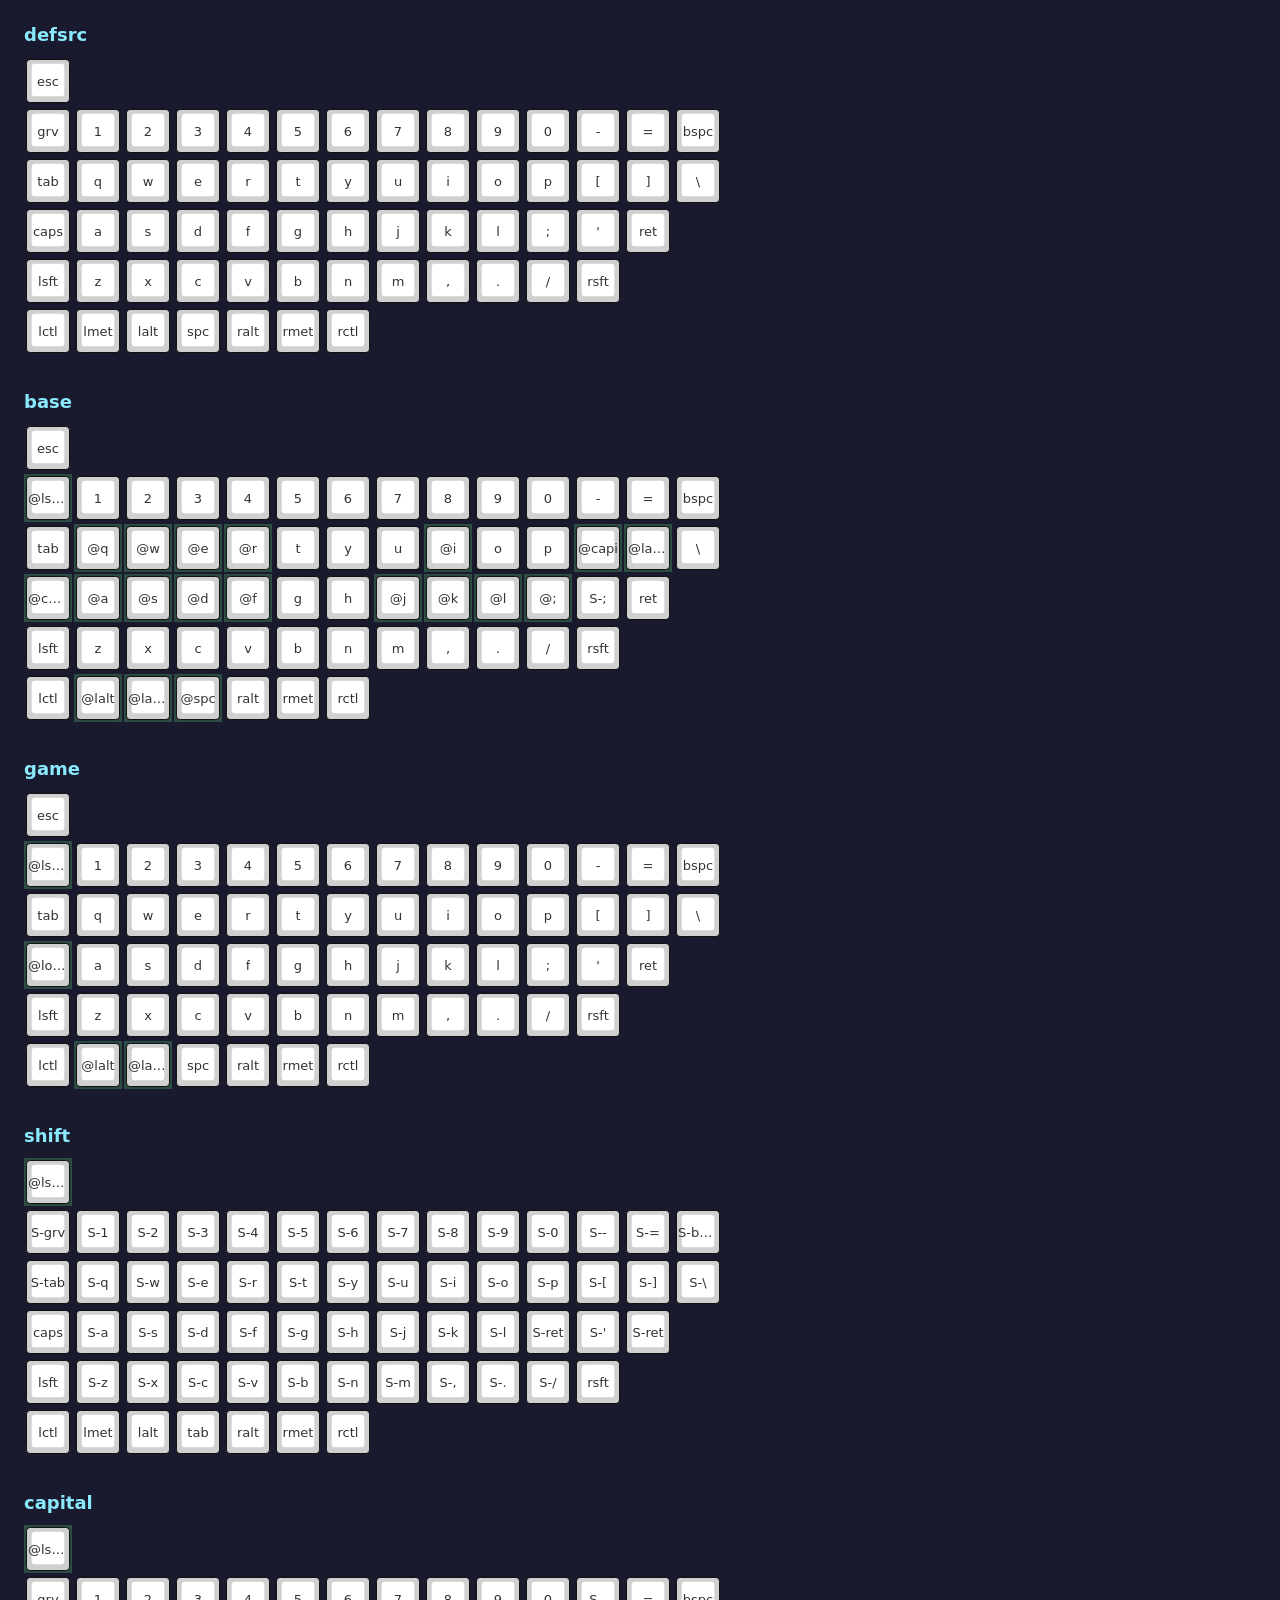
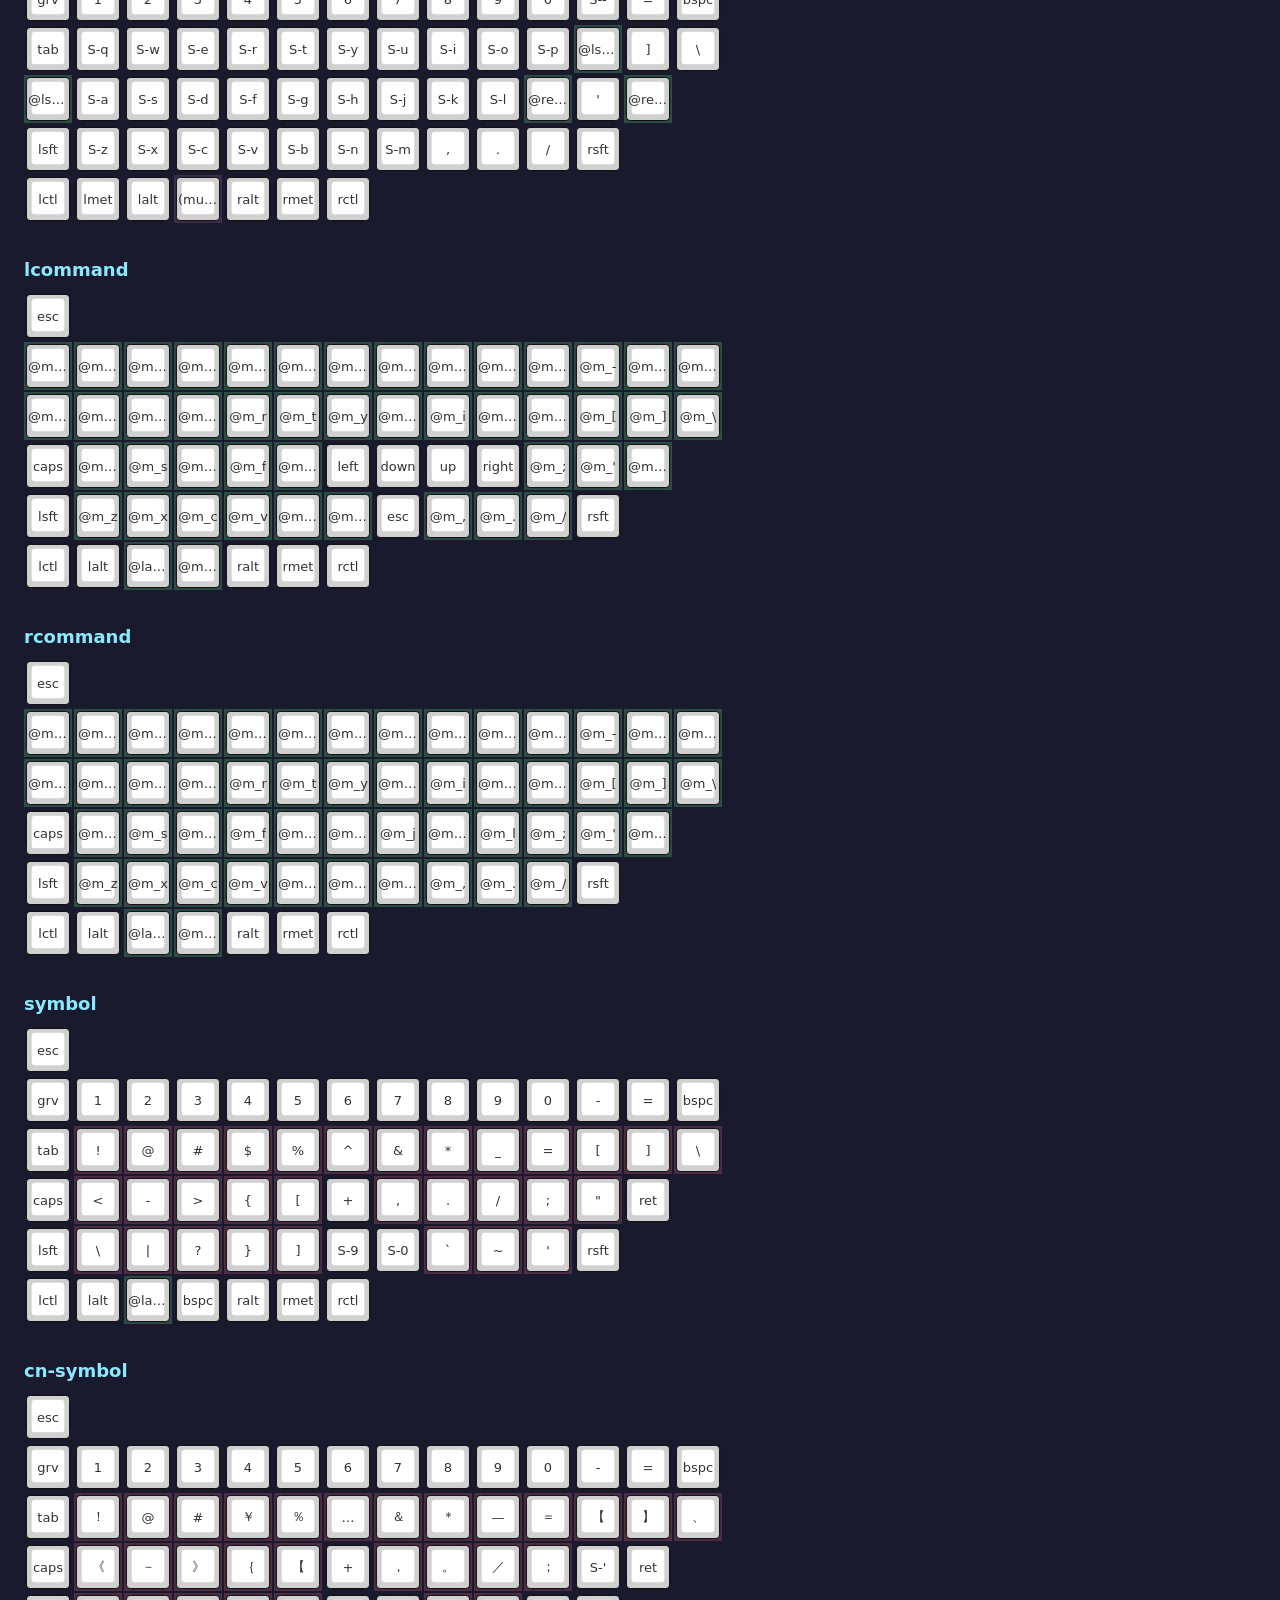
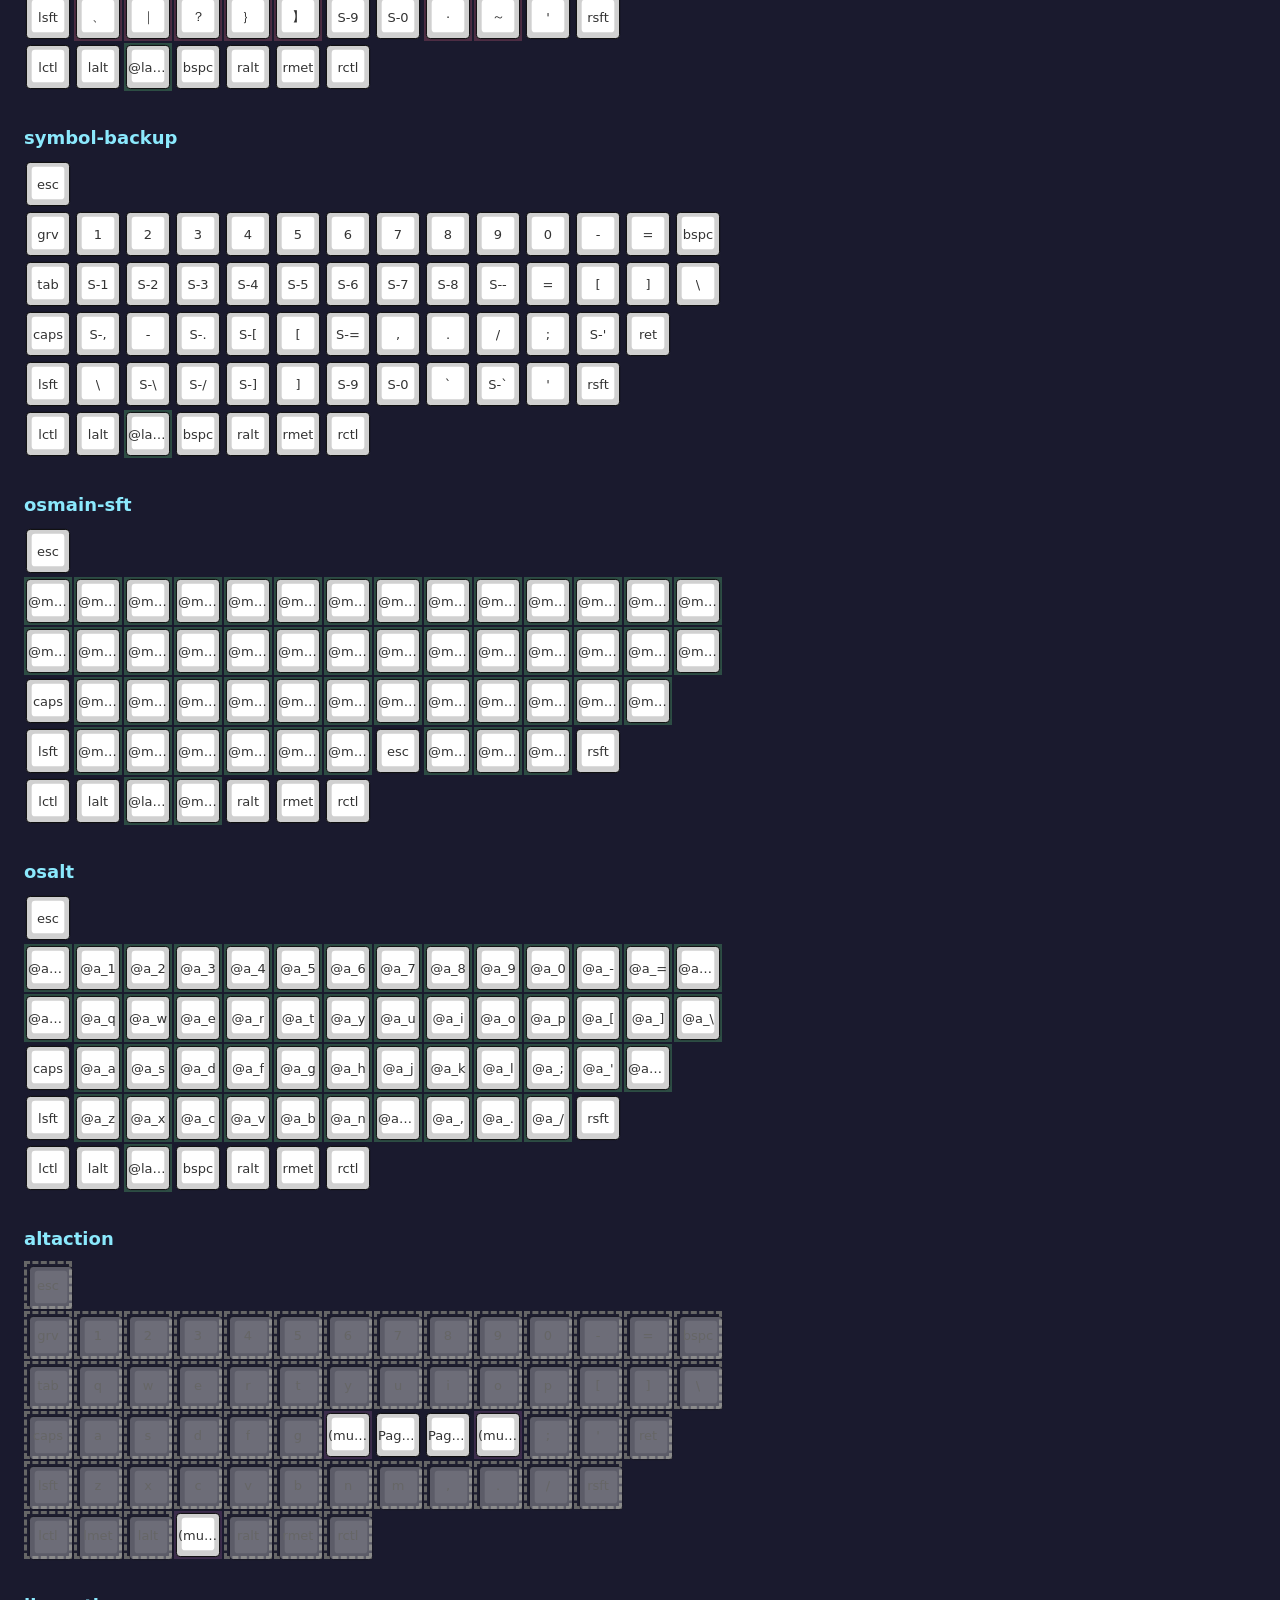
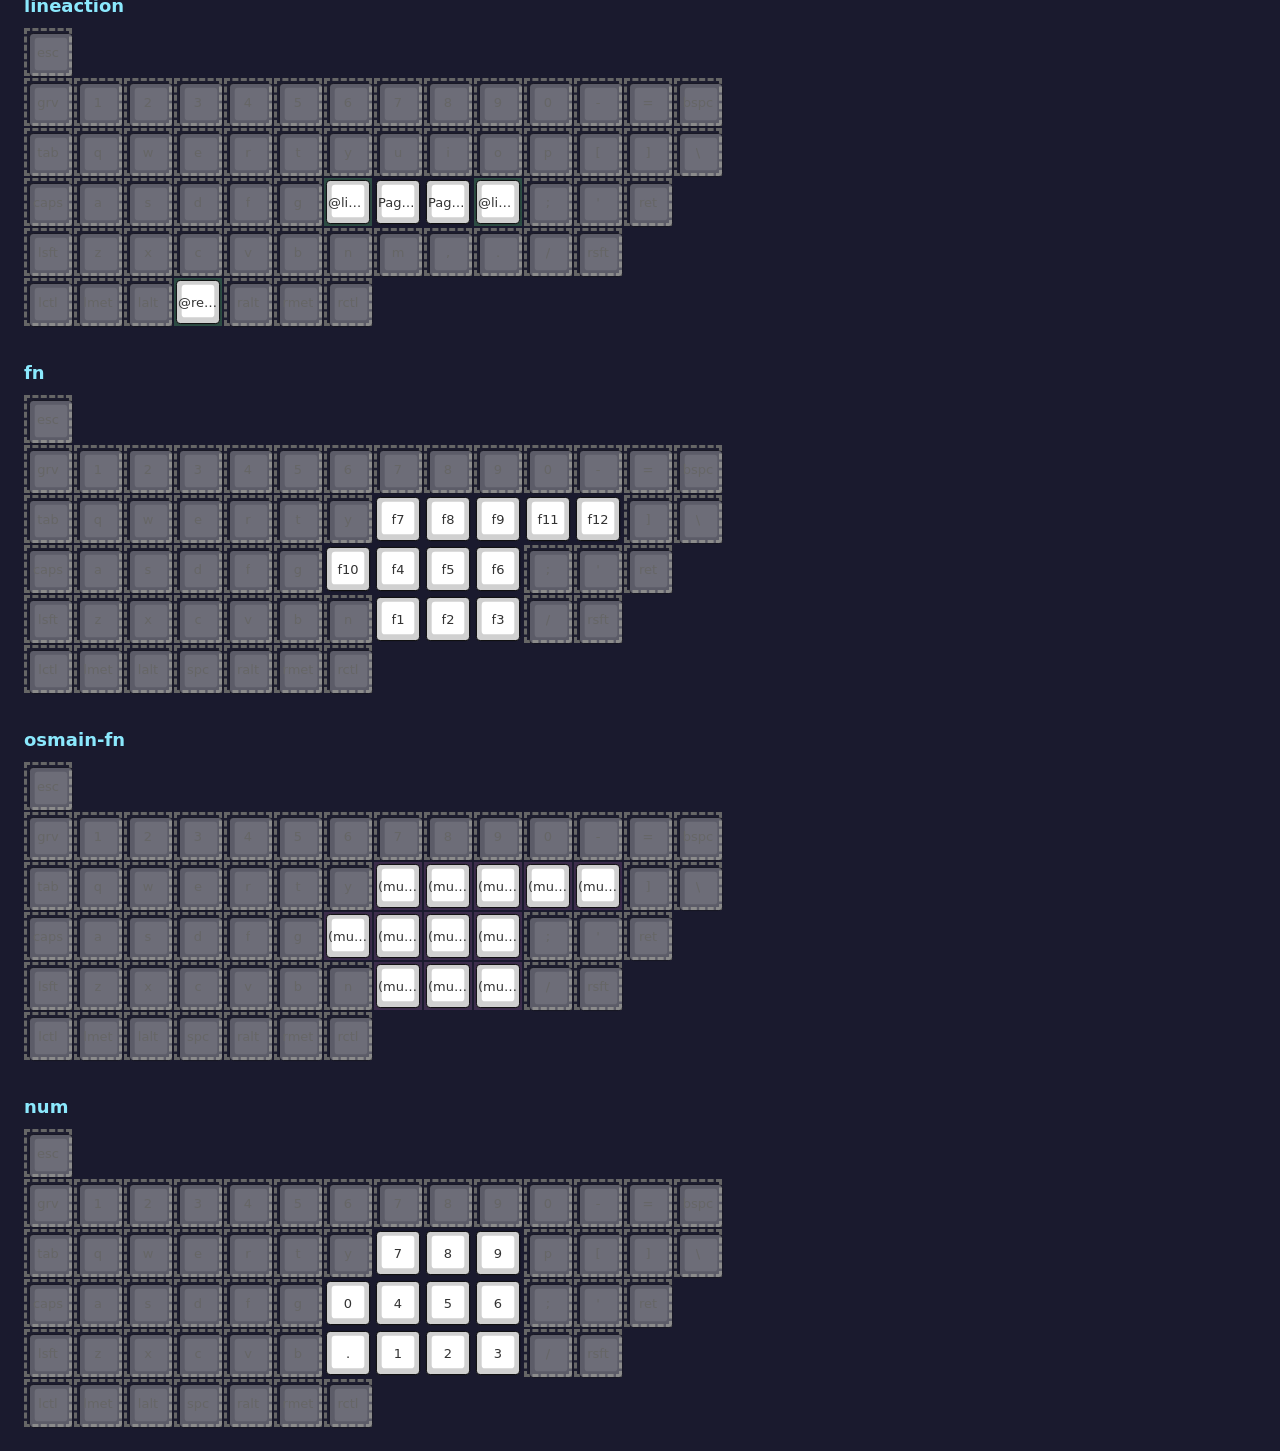
==== commit 9481e37b: "fix: grid size" ====
--- a/index.html
+++ b/index.html
@@ -8,6 +8,3117 @@
         <title>kanata-viewer</title>
     </head>
     <body>
-        <div class="viewer"><section class="keyboard"><h3>defsrc</h3><div class="grid" style="grid-template-columns: repeat(66, 1fr); grid-template-rows: repeat(6, auto);"><div class="key " style="grid-column: 1 / span 1; grid-row: 1;"><span class="label">esc</span></div><div class="key " style="grid-column: 1 / span 5; grid-row: 2;"><span class="label">grv</span></div><div class="key " style="grid-column: 6 / span 5; grid-row: 2;"><span class="label">1</span></div><div class="key " style="grid-column: 11 / span 5; grid-row: 2;"><span class="label">2</span></div><div class="key " style="grid-column: 16 / span 5; grid-row: 2;"><span class="label">3</span></div><div class="key " style="grid-column: 21 / span 5; grid-row: 2;"><span class="label">4</span></div><div class="key " style="grid-column: 26 / span 5; grid-row: 2;"><span class="label">5</span></div><div class="key " style="grid-column: 31 / span 5; grid-row: 2;"><span class="label">6</span></div><div class="key " style="grid-column: 36 / span 5; grid-row: 2;"><span class="label">7</span></div><div class="key " style="grid-column: 41 / span 5; grid-row: 2;"><span class="label">8</span></div><div class="key " style="grid-column: 46 / span 5; grid-row: 2;"><span class="label">9</span></div><div class="key " style="grid-column: 51 / span 5; grid-row: 2;"><span class="label">0</span></div><div class="key " style="grid-column: 56 / span 5; grid-row: 2;"><span class="label">-</span></div><div class="key " style="grid-column: 61 / span 5; grid-row: 2;"><span class="label">=</span></div><div class="key " style="grid-column: 66 / span 1; grid-row: 2;"><span class="label">bspc</span></div><div class="key " style="grid-column: 1 / span 5; grid-row: 3;"><span class="label">tab</span></div><div class="key " style="grid-column: 6 / span 5; grid-row: 3;"><span class="label">q</span></div><div class="key " style="grid-column: 11 / span 5; grid-row: 3;"><span class="label">w</span></div><div class="key " style="grid-column: 16 / span 5; grid-row: 3;"><span class="label">e</span></div><div class="key " style="grid-column: 21 / span 5; grid-row: 3;"><span class="label">r</span></div><div class="key " style="grid-column: 26 / span 5; grid-row: 3;"><span class="label">t</span></div><div class="key " style="grid-column: 31 / span 5; grid-row: 3;"><span class="label">y</span></div><div class="key " style="grid-column: 36 / span 5; grid-row: 3;"><span class="label">u</span></div><div class="key " style="grid-column: 41 / span 5; grid-row: 3;"><span class="label">i</span></div><div class="key " style="grid-column: 46 / span 5; grid-row: 3;"><span class="label">o</span></div><div class="key " style="grid-column: 51 / span 5; grid-row: 3;"><span class="label">p</span></div><div class="key " style="grid-column: 56 / span 5; grid-row: 3;"><span class="label">[</span></div><div class="key " style="grid-column: 61 / span 5; grid-row: 3;"><span class="label">]</span></div><div class="key " style="grid-column: 66 / span 1; grid-row: 3;"><span class="label">\</span></div><div class="key " style="grid-column: 1 / span 5; grid-row: 4;"><span class="label">caps</span></div><div class="key " style="grid-column: 6 / span 5; grid-row: 4;"><span class="label">a</span></div><div class="key " style="grid-column: 11 / span 5; grid-row: 4;"><span class="label">s</span></div><div class="key " style="grid-column: 16 / span 5; grid-row: 4;"><span class="label">d</span></div><div class="key " style="grid-column: 21 / span 5; grid-row: 4;"><span class="label">f</span></div><div class="key " style="grid-column: 26 / span 5; grid-row: 4;"><span class="label">g</span></div><div class="key " style="grid-column: 31 / span 5; grid-row: 4;"><span class="label">h</span></div><div class="key " style="grid-column: 36 / span 5; grid-row: 4;"><span class="label">j</span></div><div class="key " style="grid-column: 41 / span 5; grid-row: 4;"><span class="label">k</span></div><div class="key " style="grid-column: 46 / span 5; grid-row: 4;"><span class="label">l</span></div><div class="key " style="grid-column: 51 / span 5; grid-row: 4;"><span class="label">;</span></div><div class="key " style="grid-column: 56 / span 5; grid-row: 4;"><span class="label">'</span></div><div class="key " style="grid-column: 61 / span 1; grid-row: 4;"><span class="label">ret</span></div><div class="key " style="grid-column: 1 / span 5; grid-row: 5;"><span class="label">lsft</span></div><div class="key " style="grid-column: 6 / span 5; grid-row: 5;"><span class="label">z</span></div><div class="key " style="grid-column: 11 / span 5; grid-row: 5;"><span class="label">x</span></div><div class="key " style="grid-column: 16 / span 5; grid-row: 5;"><span class="label">c</span></div><div class="key " style="grid-column: 21 / span 5; grid-row: 5;"><span class="label">v</span></div><div class="key " style="grid-column: 26 / span 5; grid-row: 5;"><span class="label">b</span></div><div class="key " style="grid-column: 31 / span 5; grid-row: 5;"><span class="label">n</span></div><div class="key " style="grid-column: 36 / span 5; grid-row: 5;"><span class="label">m</span></div><div class="key " style="grid-column: 41 / span 5; grid-row: 5;"><span class="label">,</span></div><div class="key " style="grid-column: 46 / span 5; grid-row: 5;"><span class="label">.</span></div><div class="key " style="grid-column: 51 / span 5; grid-row: 5;"><span class="label">/</span></div><div class="key " style="grid-column: 56 / span 1; grid-row: 5;"><span class="label">rsft</span></div><div class="key " style="grid-column: 1 / span 5; grid-row: 6;"><span class="label">lctl</span></div><div class="key " style="grid-column: 6 / span 5; grid-row: 6;"><span class="label">lmet</span></div><div class="key " style="grid-column: 11 / span 15; grid-row: 6;"><span class="label">lalt</span></div><div class="key " style="grid-column: 26 / span 15; grid-row: 6;"><span class="label">spc</span></div><div class="key " style="grid-column: 41 / span 5; grid-row: 6;"><span class="label">ralt</span></div><div class="key " style="grid-column: 46 / span 5; grid-row: 6;"><span class="label">rmet</span></div><div class="key " style="grid-column: 51 / span 1; grid-row: 6;"><span class="label">rctl</span></div></div></section><section class="keyboard"><h3>base</h3><div class="grid" style="grid-template-columns: repeat(66, 1fr); grid-template-rows: repeat(6, auto);"><div class="key " style="grid-column: 1 / span 1; grid-row: 1;"><span class="label">esc</span></div><div class="key alias" style="grid-column: 1 / span 5; grid-row: 2;"><span class="label">@ls-game</span><span class="tooltip">(layer-switch game)</span></div><div class="key " style="grid-column: 6 / span 5; grid-row: 2;"><span class="label">1</span></div><div class="key " style="grid-column: 11 / span 5; grid-row: 2;"><span class="label">2</span></div><div class="key " style="grid-column: 16 / span 5; grid-row: 2;"><span class="label">3</span></div><div class="key " style="grid-column: 21 / span 5; grid-row: 2;"><span class="label">4</span></div><div class="key " style="grid-column: 26 / span 5; grid-row: 2;"><span class="label">5</span></div><div class="key " style="grid-column: 31 / span 5; grid-row: 2;"><span class="label">6</span></div><div class="key " style="grid-column: 36 / span 5; grid-row: 2;"><span class="label">7</span></div><div class="key " style="grid-column: 41 / span 5; grid-row: 2;"><span class="label">8</span></div><div class="key " style="grid-column: 46 / span 5; grid-row: 2;"><span class="label">9</span></div><div class="key " style="grid-column: 51 / span 5; grid-row: 2;"><span class="label">0</span></div><div class="key " style="grid-column: 56 / span 5; grid-row: 2;"><span class="label">-</span></div><div class="key " style="grid-column: 61 / span 5; grid-row: 2;"><span class="label">=</span></div><div class="key " style="grid-column: 66 / span 1; grid-row: 2;"><span class="label">bspc</span></div><div class="key " style="grid-column: 1 / span 5; grid-row: 3;"><span class="label">tab</span></div><div class="key alias" style="grid-column: 6 / span 5; grid-row: 3;"><span class="label">@q</span><span class="tooltip">(tap-hold-release 200 200 q @held-fn-layer)</span></div><div class="key alias" style="grid-column: 11 / span 5; grid-row: 3;"><span class="label">@w</span><span class="tooltip">(tap-hold-release 200 200 w @held-num-layer)</span></div><div class="key alias" style="grid-column: 16 / span 5; grid-row: 3;"><span class="label">@e</span><span class="tooltip">(tap-hold-release 200 200 e @held-altaction-layer)</span></div><div class="key alias" style="grid-column: 21 / span 5; grid-row: 3;"><span class="label">@r</span><span class="tooltip">(tap-hold-release 200 200 r @held-lineaction-layer)</span></div><div class="key " style="grid-column: 26 / span 5; grid-row: 3;"><span class="label">t</span></div><div class="key " style="grid-column: 31 / span 5; grid-row: 3;"><span class="label">y</span></div><div class="key " style="grid-column: 36 / span 5; grid-row: 3;"><span class="label">u</span></div><div class="key alias" style="grid-column: 41 / span 5; grid-row: 3;"><span class="label">@i</span><span class="tooltip">(tap-hold-release 200 200 i @held-altaction-layer)</span></div><div class="key " style="grid-column: 46 / span 5; grid-row: 3;"><span class="label">o</span></div><div class="key " style="grid-column: 51 / span 5; grid-row: 3;"><span class="label">p</span></div><div class="key alias" style="grid-column: 56 / span 5; grid-row: 3;"><span class="label">@capi</span><span class="tooltip">(tap-hold-release 200 200 (layer-switch capital) lsft)</span></div><div class="key alias" style="grid-column: 61 / span 5; grid-row: 3;"><span class="label">@lang</span><span class="tooltip">(multi lctl spc)</span></div><div class="key " style="grid-column: 66 / span 1; grid-row: 3;"><span class="label">\</span></div><div class="key alias" style="grid-column: 1 / span 5; grid-row: 4;"><span class="label">@caps</span><span class="tooltip">(tap-hold-release 200 200 esc (one-shot 2000 @losmain))</span></div><div class="key alias" style="grid-column: 6 / span 5; grid-row: 4;"><span class="label">@a</span><span class="tooltip">(tap-hold-release 200 200 a (one-shot 2000 @losmet))</span></div><div class="key alias" style="grid-column: 11 / span 5; grid-row: 4;"><span class="label">@s</span><span class="tooltip">(tap-hold-release 200 200 s @held-osalt-layer)</span></div><div class="key alias" style="grid-column: 16 / span 5; grid-row: 4;"><span class="label">@d</span><span class="tooltip">(tap-hold-release 200 200 d @held-shift-layer)</span></div><div class="key alias" style="grid-column: 21 / span 5; grid-row: 4;"><span class="label">@f</span><span class="tooltip">(tap-hold-release 200 200 f (layer-while-held lcommand))</span></div><div class="key " style="grid-column: 26 / span 5; grid-row: 4;"><span class="label">g</span></div><div class="key " style="grid-column: 31 / span 5; grid-row: 4;"><span class="label">h</span></div><div class="key alias" style="grid-column: 36 / span 5; grid-row: 4;"><span class="label">@j</span><span class="tooltip">(tap-hold-release 200 200 j (layer-while-held rcommand))</span></div><div class="key alias" style="grid-column: 41 / span 5; grid-row: 4;"><span class="label">@k</span><span class="tooltip">(tap-hold-release 200 200 k @held-shift-layer)</span></div><div class="key alias" style="grid-column: 46 / span 5; grid-row: 4;"><span class="label">@l</span><span class="tooltip">(tap-hold-release 200 200 l @held-osalt-layer)</span></div><div class="key alias" style="grid-column: 51 / span 5; grid-row: 4;"><span class="label">@;</span><span class="tooltip">(tap-hold-release 200 200 ret (one-shot 2000 @losmet))</span></div><div class="key " style="grid-column: 56 / span 5; grid-row: 4;"><span class="label">S-;</span></div><div class="key " style="grid-column: 61 / span 1; grid-row: 4;"><span class="label">ret</span></div><div class="key " style="grid-column: 1 / span 5; grid-row: 5;"><span class="label">lsft</span></div><div class="key " style="grid-column: 6 / span 5; grid-row: 5;"><span class="label">z</span></div><div class="key " style="grid-column: 11 / span 5; grid-row: 5;"><span class="label">x</span></div><div class="key " style="grid-column: 16 / span 5; grid-row: 5;"><span class="label">c</span></div><div class="key " style="grid-column: 21 / span 5; grid-row: 5;"><span class="label">v</span></div><div class="key " style="grid-column: 26 / span 5; grid-row: 5;"><span class="label">b</span></div><div class="key " style="grid-column: 31 / span 5; grid-row: 5;"><span class="label">n</span></div><div class="key " style="grid-column: 36 / span 5; grid-row: 5;"><span class="label">m</span></div><div class="key " style="grid-column: 41 / span 5; grid-row: 5;"><span class="label">,</span></div><div class="key " style="grid-column: 46 / span 5; grid-row: 5;"><span class="label">.</span></div><div class="key " style="grid-column: 51 / span 5; grid-row: 5;"><span class="label">/</span></div><div class="key " style="grid-column: 56 / span 1; grid-row: 5;"><span class="label">rsft</span></div><div class="key " style="grid-column: 1 / span 5; grid-row: 6;"><span class="label">lctl</span></div><div class="key alias" style="grid-column: 6 / span 5; grid-row: 6;"><span class="label">@lalt</span><span class="tooltip">@losalt</span></div><div class="key alias" style="grid-column: 11 / span 15; grid-row: 6;"><span class="label">@lang</span><span class="tooltip">(multi lctl spc)</span></div><div class="key alias" style="grid-column: 26 / span 15; grid-row: 6;"><span class="label">@spc</span><span class="tooltip">(tap-hold-release 200 200 spc @held-symbol-layer)</span></div><div class="key " style="grid-column: 41 / span 5; grid-row: 6;"><span class="label">ralt</span></div><div class="key " style="grid-column: 46 / span 5; grid-row: 6;"><span class="label">rmet</span></div><div class="key " style="grid-column: 51 / span 1; grid-row: 6;"><span class="label">rctl</span></div></div></section><section class="keyboard"><h3>game</h3><div class="grid" style="grid-template-columns: repeat(66, 1fr); grid-template-rows: repeat(6, auto);"><div class="key " style="grid-column: 1 / span 1; grid-row: 1;"><span class="label">esc</span></div><div class="key alias" style="grid-column: 1 / span 5; grid-row: 2;"><span class="label">@ls-base</span><span class="tooltip">(layer-switch base)</span></div><div class="key " style="grid-column: 6 / span 5; grid-row: 2;"><span class="label">1</span></div><div class="key " style="grid-column: 11 / span 5; grid-row: 2;"><span class="label">2</span></div><div class="key " style="grid-column: 16 / span 5; grid-row: 2;"><span class="label">3</span></div><div class="key " style="grid-column: 21 / span 5; grid-row: 2;"><span class="label">4</span></div><div class="key " style="grid-column: 26 / span 5; grid-row: 2;"><span class="label">5</span></div><div class="key " style="grid-column: 31 / span 5; grid-row: 2;"><span class="label">6</span></div><div class="key " style="grid-column: 36 / span 5; grid-row: 2;"><span class="label">7</span></div><div class="key " style="grid-column: 41 / span 5; grid-row: 2;"><span class="label">8</span></div><div class="key " style="grid-column: 46 / span 5; grid-row: 2;"><span class="label">9</span></div><div class="key " style="grid-column: 51 / span 5; grid-row: 2;"><span class="label">0</span></div><div class="key " style="grid-column: 56 / span 5; grid-row: 2;"><span class="label">-</span></div><div class="key " style="grid-column: 61 / span 5; grid-row: 2;"><span class="label">=</span></div><div class="key " style="grid-column: 66 / span 1; grid-row: 2;"><span class="label">bspc</span></div><div class="key " style="grid-column: 1 / span 5; grid-row: 3;"><span class="label">tab</span></div><div class="key " style="grid-column: 6 / span 5; grid-row: 3;"><span class="label">q</span></div><div class="key " style="grid-column: 11 / span 5; grid-row: 3;"><span class="label">w</span></div><div class="key " style="grid-column: 16 / span 5; grid-row: 3;"><span class="label">e</span></div><div class="key " style="grid-column: 21 / span 5; grid-row: 3;"><span class="label">r</span></div><div class="key " style="grid-column: 26 / span 5; grid-row: 3;"><span class="label">t</span></div><div class="key " style="grid-column: 31 / span 5; grid-row: 3;"><span class="label">y</span></div><div class="key " style="grid-column: 36 / span 5; grid-row: 3;"><span class="label">u</span></div><div class="key " style="grid-column: 41 / span 5; grid-row: 3;"><span class="label">i</span></div><div class="key " style="grid-column: 46 / span 5; grid-row: 3;"><span class="label">o</span></div><div class="key " style="grid-column: 51 / span 5; grid-row: 3;"><span class="label">p</span></div><div class="key " style="grid-column: 56 / span 5; grid-row: 3;"><span class="label">[</span></div><div class="key " style="grid-column: 61 / span 5; grid-row: 3;"><span class="label">]</span></div><div class="key " style="grid-column: 66 / span 1; grid-row: 3;"><span class="label">\</span></div><div class="key alias" style="grid-column: 1 / span 5; grid-row: 4;"><span class="label">@losmain</span><span class="tooltip">lctl</span></div><div class="key " style="grid-column: 6 / span 5; grid-row: 4;"><span class="label">a</span></div><div class="key " style="grid-column: 11 / span 5; grid-row: 4;"><span class="label">s</span></div><div class="key " style="grid-column: 16 / span 5; grid-row: 4;"><span class="label">d</span></div><div class="key " style="grid-column: 21 / span 5; grid-row: 4;"><span class="label">f</span></div><div class="key " style="grid-column: 26 / span 5; grid-row: 4;"><span class="label">g</span></div><div class="key " style="grid-column: 31 / span 5; grid-row: 4;"><span class="label">h</span></div><div class="key " style="grid-column: 36 / span 5; grid-row: 4;"><span class="label">j</span></div><div class="key " style="grid-column: 41 / span 5; grid-row: 4;"><span class="label">k</span></div><div class="key " style="grid-column: 46 / span 5; grid-row: 4;"><span class="label">l</span></div><div class="key " style="grid-column: 51 / span 5; grid-row: 4;"><span class="label">;</span></div><div class="key " style="grid-column: 56 / span 5; grid-row: 4;"><span class="label">'</span></div><div class="key " style="grid-column: 61 / span 1; grid-row: 4;"><span class="label">ret</span></div><div class="key " style="grid-column: 1 / span 5; grid-row: 5;"><span class="label">lsft</span></div><div class="key " style="grid-column: 6 / span 5; grid-row: 5;"><span class="label">z</span></div><div class="key " style="grid-column: 11 / span 5; grid-row: 5;"><span class="label">x</span></div><div class="key " style="grid-column: 16 / span 5; grid-row: 5;"><span class="label">c</span></div><div class="key " style="grid-column: 21 / span 5; grid-row: 5;"><span class="label">v</span></div><div class="key " style="grid-column: 26 / span 5; grid-row: 5;"><span class="label">b</span></div><div class="key " style="grid-column: 31 / span 5; grid-row: 5;"><span class="label">n</span></div><div class="key " style="grid-column: 36 / span 5; grid-row: 5;"><span class="label">m</span></div><div class="key " style="grid-column: 41 / span 5; grid-row: 5;"><span class="label">,</span></div><div class="key " style="grid-column: 46 / span 5; grid-row: 5;"><span class="label">.</span></div><div class="key " style="grid-column: 51 / span 5; grid-row: 5;"><span class="label">/</span></div><div class="key " style="grid-column: 56 / span 1; grid-row: 5;"><span class="label">rsft</span></div><div class="key " style="grid-column: 1 / span 5; grid-row: 6;"><span class="label">lctl</span></div><div class="key alias" style="grid-column: 6 / span 5; grid-row: 6;"><span class="label">@lalt</span><span class="tooltip">@losalt</span></div><div class="key alias" style="grid-column: 11 / span 15; grid-row: 6;"><span class="label">@lang</span><span class="tooltip">(multi lctl spc)</span></div><div class="key " style="grid-column: 26 / span 15; grid-row: 6;"><span class="label">spc</span></div><div class="key " style="grid-column: 41 / span 5; grid-row: 6;"><span class="label">ralt</span></div><div class="key " style="grid-column: 46 / span 5; grid-row: 6;"><span class="label">rmet</span></div><div class="key " style="grid-column: 51 / span 1; grid-row: 6;"><span class="label">rctl</span></div></div></section><section class="keyboard"><h3>shift</h3><div class="grid" style="grid-template-columns: repeat(66, 1fr); grid-template-rows: repeat(6, auto);"><div class="key alias" style="grid-column: 1 / span 1; grid-row: 1;"><span class="label">@ls-base</span><span class="tooltip">(layer-switch base)</span></div><div class="key " style="grid-column: 1 / span 5; grid-row: 2;"><span class="label">S-grv</span></div><div class="key " style="grid-column: 6 / span 5; grid-row: 2;"><span class="label">S-1</span></div><div class="key " style="grid-column: 11 / span 5; grid-row: 2;"><span class="label">S-2</span></div><div class="key " style="grid-column: 16 / span 5; grid-row: 2;"><span class="label">S-3</span></div><div class="key " style="grid-column: 21 / span 5; grid-row: 2;"><span class="label">S-4</span></div><div class="key " style="grid-column: 26 / span 5; grid-row: 2;"><span class="label">S-5</span></div><div class="key " style="grid-column: 31 / span 5; grid-row: 2;"><span class="label">S-6</span></div><div class="key " style="grid-column: 36 / span 5; grid-row: 2;"><span class="label">S-7</span></div><div class="key " style="grid-column: 41 / span 5; grid-row: 2;"><span class="label">S-8</span></div><div class="key " style="grid-column: 46 / span 5; grid-row: 2;"><span class="label">S-9</span></div><div class="key " style="grid-column: 51 / span 5; grid-row: 2;"><span class="label">S-0</span></div><div class="key " style="grid-column: 56 / span 5; grid-row: 2;"><span class="label">S--</span></div><div class="key " style="grid-column: 61 / span 5; grid-row: 2;"><span class="label">S-=</span></div><div class="key " style="grid-column: 66 / span 1; grid-row: 2;"><span class="label">S-bspc</span></div><div class="key " style="grid-column: 1 / span 5; grid-row: 3;"><span class="label">S-tab</span></div><div class="key " style="grid-column: 6 / span 5; grid-row: 3;"><span class="label">S-q</span></div><div class="key " style="grid-column: 11 / span 5; grid-row: 3;"><span class="label">S-w</span></div><div class="key " style="grid-column: 16 / span 5; grid-row: 3;"><span class="label">S-e</span></div><div class="key " style="grid-column: 21 / span 5; grid-row: 3;"><span class="label">S-r</span></div><div class="key " style="grid-column: 26 / span 5; grid-row: 3;"><span class="label">S-t</span></div><div class="key " style="grid-column: 31 / span 5; grid-row: 3;"><span class="label">S-y</span></div><div class="key " style="grid-column: 36 / span 5; grid-row: 3;"><span class="label">S-u</span></div><div class="key " style="grid-column: 41 / span 5; grid-row: 3;"><span class="label">S-i</span></div><div class="key " style="grid-column: 46 / span 5; grid-row: 3;"><span class="label">S-o</span></div><div class="key " style="grid-column: 51 / span 5; grid-row: 3;"><span class="label">S-p</span></div><div class="key " style="grid-column: 56 / span 5; grid-row: 3;"><span class="label">S-[</span></div><div class="key " style="grid-column: 61 / span 5; grid-row: 3;"><span class="label">S-]</span></div><div class="key " style="grid-column: 66 / span 1; grid-row: 3;"><span class="label">S-\</span></div><div class="key " style="grid-column: 1 / span 5; grid-row: 4;"><span class="label">caps</span></div><div class="key " style="grid-column: 6 / span 5; grid-row: 4;"><span class="label">S-a</span></div><div class="key " style="grid-column: 11 / span 5; grid-row: 4;"><span class="label">S-s</span></div><div class="key " style="grid-column: 16 / span 5; grid-row: 4;"><span class="label">S-d</span></div><div class="key " style="grid-column: 21 / span 5; grid-row: 4;"><span class="label">S-f</span></div><div class="key " style="grid-column: 26 / span 5; grid-row: 4;"><span class="label">S-g</span></div><div class="key " style="grid-column: 31 / span 5; grid-row: 4;"><span class="label">S-h</span></div><div class="key " style="grid-column: 36 / span 5; grid-row: 4;"><span class="label">S-j</span></div><div class="key " style="grid-column: 41 / span 5; grid-row: 4;"><span class="label">S-k</span></div><div class="key " style="grid-column: 46 / span 5; grid-row: 4;"><span class="label">S-l</span></div><div class="key " style="grid-column: 51 / span 5; grid-row: 4;"><span class="label">S-ret</span></div><div class="key " style="grid-column: 56 / span 5; grid-row: 4;"><span class="label">S-'</span></div><div class="key " style="grid-column: 61 / span 1; grid-row: 4;"><span class="label">S-ret</span></div><div class="key " style="grid-column: 1 / span 5; grid-row: 5;"><span class="label">lsft</span></div><div class="key " style="grid-column: 6 / span 5; grid-row: 5;"><span class="label">S-z</span></div><div class="key " style="grid-column: 11 / span 5; grid-row: 5;"><span class="label">S-x</span></div><div class="key " style="grid-column: 16 / span 5; grid-row: 5;"><span class="label">S-c</span></div><div class="key " style="grid-column: 21 / span 5; grid-row: 5;"><span class="label">S-v</span></div><div class="key " style="grid-column: 26 / span 5; grid-row: 5;"><span class="label">S-b</span></div><div class="key " style="grid-column: 31 / span 5; grid-row: 5;"><span class="label">S-n</span></div><div class="key " style="grid-column: 36 / span 5; grid-row: 5;"><span class="label">S-m</span></div><div class="key " style="grid-column: 41 / span 5; grid-row: 5;"><span class="label">S-,</span></div><div class="key " style="grid-column: 46 / span 5; grid-row: 5;"><span class="label">S-.</span></div><div class="key " style="grid-column: 51 / span 5; grid-row: 5;"><span class="label">S-/</span></div><div class="key " style="grid-column: 56 / span 1; grid-row: 5;"><span class="label">rsft</span></div><div class="key " style="grid-column: 1 / span 5; grid-row: 6;"><span class="label">lctl</span></div><div class="key " style="grid-column: 6 / span 5; grid-row: 6;"><span class="label">lmet</span></div><div class="key " style="grid-column: 11 / span 15; grid-row: 6;"><span class="label">lalt</span></div><div class="key " style="grid-column: 26 / span 15; grid-row: 6;"><span class="label">tab</span></div><div class="key " style="grid-column: 41 / span 5; grid-row: 6;"><span class="label">ralt</span></div><div class="key " style="grid-column: 46 / span 5; grid-row: 6;"><span class="label">rmet</span></div><div class="key " style="grid-column: 51 / span 1; grid-row: 6;"><span class="label">rctl</span></div></div></section><section class="keyboard"><h3>capital</h3><div class="grid" style="grid-template-columns: repeat(66, 1fr); grid-template-rows: repeat(6, auto);"><div class="key alias" style="grid-column: 1 / span 1; grid-row: 1;"><span class="label">@ls-base</span><span class="tooltip">(layer-switch base)</span></div><div class="key " style="grid-column: 1 / span 5; grid-row: 2;"><span class="label">grv</span></div><div class="key " style="grid-column: 6 / span 5; grid-row: 2;"><span class="label">1</span></div><div class="key " style="grid-column: 11 / span 5; grid-row: 2;"><span class="label">2</span></div><div class="key " style="grid-column: 16 / span 5; grid-row: 2;"><span class="label">3</span></div><div class="key " style="grid-column: 21 / span 5; grid-row: 2;"><span class="label">4</span></div><div class="key " style="grid-column: 26 / span 5; grid-row: 2;"><span class="label">5</span></div><div class="key " style="grid-column: 31 / span 5; grid-row: 2;"><span class="label">6</span></div><div class="key " style="grid-column: 36 / span 5; grid-row: 2;"><span class="label">7</span></div><div class="key " style="grid-column: 41 / span 5; grid-row: 2;"><span class="label">8</span></div><div class="key " style="grid-column: 46 / span 5; grid-row: 2;"><span class="label">9</span></div><div class="key " style="grid-column: 51 / span 5; grid-row: 2;"><span class="label">0</span></div><div class="key " style="grid-column: 56 / span 5; grid-row: 2;"><span class="label">S--</span></div><div class="key " style="grid-column: 61 / span 5; grid-row: 2;"><span class="label">=</span></div><div class="key " style="grid-column: 66 / span 1; grid-row: 2;"><span class="label">bspc</span></div><div class="key " style="grid-column: 1 / span 5; grid-row: 3;"><span class="label">tab</span></div><div class="key " style="grid-column: 6 / span 5; grid-row: 3;"><span class="label">S-q</span></div><div class="key " style="grid-column: 11 / span 5; grid-row: 3;"><span class="label">S-w</span></div><div class="key " style="grid-column: 16 / span 5; grid-row: 3;"><span class="label">S-e</span></div><div class="key " style="grid-column: 21 / span 5; grid-row: 3;"><span class="label">S-r</span></div><div class="key " style="grid-column: 26 / span 5; grid-row: 3;"><span class="label">S-t</span></div><div class="key " style="grid-column: 31 / span 5; grid-row: 3;"><span class="label">S-y</span></div><div class="key " style="grid-column: 36 / span 5; grid-row: 3;"><span class="label">S-u</span></div><div class="key " style="grid-column: 41 / span 5; grid-row: 3;"><span class="label">S-i</span></div><div class="key " style="grid-column: 46 / span 5; grid-row: 3;"><span class="label">S-o</span></div><div class="key " style="grid-column: 51 / span 5; grid-row: 3;"><span class="label">S-p</span></div><div class="key alias" style="grid-column: 56 / span 5; grid-row: 3;"><span class="label">@ls-base</span><span class="tooltip">(layer-switch base)</span></div><div class="key " style="grid-column: 61 / span 5; grid-row: 3;"><span class="label">]</span></div><div class="key " style="grid-column: 66 / span 1; grid-row: 3;"><span class="label">\</span></div><div class="key alias" style="grid-column: 1 / span 5; grid-row: 4;"><span class="label">@ls-base</span><span class="tooltip">(layer-switch base)</span></div><div class="key " style="grid-column: 6 / span 5; grid-row: 4;"><span class="label">S-a</span></div><div class="key " style="grid-column: 11 / span 5; grid-row: 4;"><span class="label">S-s</span></div><div class="key " style="grid-column: 16 / span 5; grid-row: 4;"><span class="label">S-d</span></div><div class="key " style="grid-column: 21 / span 5; grid-row: 4;"><span class="label">S-f</span></div><div class="key " style="grid-column: 26 / span 5; grid-row: 4;"><span class="label">S-g</span></div><div class="key " style="grid-column: 31 / span 5; grid-row: 4;"><span class="label">S-h</span></div><div class="key " style="grid-column: 36 / span 5; grid-row: 4;"><span class="label">S-j</span></div><div class="key " style="grid-column: 41 / span 5; grid-row: 4;"><span class="label">S-k</span></div><div class="key " style="grid-column: 46 / span 5; grid-row: 4;"><span class="label">S-l</span></div><div class="key alias" style="grid-column: 51 / span 5; grid-row: 4;"><span class="label">@ret-ls-base</span><span class="tooltip">(multi ret @ls-base)</span></div><div class="key " style="grid-column: 56 / span 5; grid-row: 4;"><span class="label">'</span></div><div class="key alias" style="grid-column: 61 / span 1; grid-row: 4;"><span class="label">@ret-ls-base</span><span class="tooltip">(multi ret @ls-base)</span></div><div class="key " style="grid-column: 1 / span 5; grid-row: 5;"><span class="label">lsft</span></div><div class="key " style="grid-column: 6 / span 5; grid-row: 5;"><span class="label">S-z</span></div><div class="key " style="grid-column: 11 / span 5; grid-row: 5;"><span class="label">S-x</span></div><div class="key " style="grid-column: 16 / span 5; grid-row: 5;"><span class="label">S-c</span></div><div class="key " style="grid-column: 21 / span 5; grid-row: 5;"><span class="label">S-v</span></div><div class="key " style="grid-column: 26 / span 5; grid-row: 5;"><span class="label">S-b</span></div><div class="key " style="grid-column: 31 / span 5; grid-row: 5;"><span class="label">S-n</span></div><div class="key " style="grid-column: 36 / span 5; grid-row: 5;"><span class="label">S-m</span></div><div class="key " style="grid-column: 41 / span 5; grid-row: 5;"><span class="label">,</span></div><div class="key " style="grid-column: 46 / span 5; grid-row: 5;"><span class="label">.</span></div><div class="key " style="grid-column: 51 / span 5; grid-row: 5;"><span class="label">/</span></div><div class="key " style="grid-column: 56 / span 1; grid-row: 5;"><span class="label">rsft</span></div><div class="key " style="grid-column: 1 / span 5; grid-row: 6;"><span class="label">lctl</span></div><div class="key " style="grid-column: 6 / span 5; grid-row: 6;"><span class="label">lmet</span></div><div class="key " style="grid-column: 11 / span 15; grid-row: 6;"><span class="label">lalt</span></div><div class="key sexpr" style="grid-column: 26 / span 15; grid-row: 6;"><span class="label">(multi @ls-base spc)</span></div><div class="key " style="grid-column: 41 / span 5; grid-row: 6;"><span class="label">ralt</span></div><div class="key " style="grid-column: 46 / span 5; grid-row: 6;"><span class="label">rmet</span></div><div class="key " style="grid-column: 51 / span 1; grid-row: 6;"><span class="label">rctl</span></div></div></section><section class="keyboard"><h3>lcommand</h3><div class="grid" style="grid-template-columns: repeat(66, 1fr); grid-template-rows: repeat(6, auto);"><div class="key " style="grid-column: 1 / span 1; grid-row: 1;"><span class="label">esc</span></div><div class="key alias" style="grid-column: 1 / span 5; grid-row: 2;"><span class="label">@m_grv</span><span class="tooltip">(multi @losmain grv)</span></div><div class="key alias" style="grid-column: 6 / span 5; grid-row: 2;"><span class="label">@m_1</span><span class="tooltip">(multi @losmain 1)</span></div><div class="key alias" style="grid-column: 11 / span 5; grid-row: 2;"><span class="label">@m_2</span><span class="tooltip">(multi @losmain 2)</span></div><div class="key alias" style="grid-column: 16 / span 5; grid-row: 2;"><span class="label">@m_3</span><span class="tooltip">(multi @losmain 3)</span></div><div class="key alias" style="grid-column: 21 / span 5; grid-row: 2;"><span class="label">@m_4</span><span class="tooltip">(multi @losmain 4)</span></div><div class="key alias" style="grid-column: 26 / span 5; grid-row: 2;"><span class="label">@m_5</span><span class="tooltip">(multi @losmain 5)</span></div><div class="key alias" style="grid-column: 31 / span 5; grid-row: 2;"><span class="label">@m_6</span><span class="tooltip">(multi @losmain 6)</span></div><div class="key alias" style="grid-column: 36 / span 5; grid-row: 2;"><span class="label">@m_7</span><span class="tooltip">(multi @losmain 7)</span></div><div class="key alias" style="grid-column: 41 / span 5; grid-row: 2;"><span class="label">@m_8</span><span class="tooltip">(multi @losmain 8)</span></div><div class="key alias" style="grid-column: 46 / span 5; grid-row: 2;"><span class="label">@m_9</span><span class="tooltip">(multi @losmain 9)</span></div><div class="key alias" style="grid-column: 51 / span 5; grid-row: 2;"><span class="label">@m_0</span><span class="tooltip">(multi @losmain 0)</span></div><div class="key alias" style="grid-column: 56 / span 5; grid-row: 2;"><span class="label">@m_-</span><span class="tooltip">(multi @losmain -)</span></div><div class="key alias" style="grid-column: 61 / span 5; grid-row: 2;"><span class="label">@m_=</span><span class="tooltip">(multi @losmain =)</span></div><div class="key alias" style="grid-column: 66 / span 1; grid-row: 2;"><span class="label">@m_bspc</span><span class="tooltip">(multi @losmain bspc)</span></div><div class="key alias" style="grid-column: 1 / span 5; grid-row: 3;"><span class="label">@m_tab</span><span class="tooltip">(multi @losmain tab)</span></div><div class="key alias" style="grid-column: 6 / span 5; grid-row: 3;"><span class="label">@mfn-q</span><span class="tooltip">(tap-hold-release 200 200 @m_q @held-osmain-fn-layer)</span></div><div class="key alias" style="grid-column: 11 / span 5; grid-row: 3;"><span class="label">@m_w</span><span class="tooltip">(multi @losmain w)</span></div><div class="key alias" style="grid-column: 16 / span 5; grid-row: 3;"><span class="label">@m_e</span><span class="tooltip">(multi @losmain e)</span></div><div class="key alias" style="grid-column: 21 / span 5; grid-row: 3;"><span class="label">@m_r</span><span class="tooltip">(multi @losmain r)</span></div><div class="key alias" style="grid-column: 26 / span 5; grid-row: 3;"><span class="label">@m_t</span><span class="tooltip">(multi @losmain t)</span></div><div class="key alias" style="grid-column: 31 / span 5; grid-row: 3;"><span class="label">@m_y</span><span class="tooltip">(multi @losmain y)</span></div><div class="key alias" style="grid-column: 36 / span 5; grid-row: 3;"><span class="label">@m_u</span><span class="tooltip">(multi @losmain u)</span></div><div class="key alias" style="grid-column: 41 / span 5; grid-row: 3;"><span class="label">@m_i</span><span class="tooltip">(multi @losmain i)</span></div><div class="key alias" style="grid-column: 46 / span 5; grid-row: 3;"><span class="label">@m_o</span><span class="tooltip">(multi @losmain o)</span></div><div class="key alias" style="grid-column: 51 / span 5; grid-row: 3;"><span class="label">@m_p</span><span class="tooltip">(multi @losmain p)</span></div><div class="key alias" style="grid-column: 56 / span 5; grid-row: 3;"><span class="label">@m_[</span><span class="tooltip">(multi @losmain [)</span></div><div class="key alias" style="grid-column: 61 / span 5; grid-row: 3;"><span class="label">@m_]</span><span class="tooltip">(multi @losmain ])</span></div><div class="key alias" style="grid-column: 66 / span 1; grid-row: 3;"><span class="label">@m_\</span><span class="tooltip">(multi @losmain \)</span></div><div class="key " style="grid-column: 1 / span 5; grid-row: 4;"><span class="label">caps</span></div><div class="key alias" style="grid-column: 6 / span 5; grid-row: 4;"><span class="label">@m_a</span><span class="tooltip">(multi @losmain a)</span></div><div class="key alias" style="grid-column: 11 / span 5; grid-row: 4;"><span class="label">@m_s</span><span class="tooltip">(multi @losmain s)</span></div><div class="key alias" style="grid-column: 16 / span 5; grid-row: 4;"><span class="label">@msft-d</span><span class="tooltip">(tap-hold-release 200 200 @m_d @held-osmain-sft-layer)</span></div><div class="key alias" style="grid-column: 21 / span 5; grid-row: 4;"><span class="label">@m_f</span><span class="tooltip">(multi @losmain f)</span></div><div class="key alias" style="grid-column: 26 / span 5; grid-row: 4;"><span class="label">@m_g</span><span class="tooltip">(multi @losmain g)</span></div><div class="key " style="grid-column: 31 / span 5; grid-row: 4;"><span class="label">left</span></div><div class="key " style="grid-column: 36 / span 5; grid-row: 4;"><span class="label">down</span></div><div class="key " style="grid-column: 41 / span 5; grid-row: 4;"><span class="label">up</span></div><div class="key " style="grid-column: 46 / span 5; grid-row: 4;"><span class="label">right</span></div><div class="key alias" style="grid-column: 51 / span 5; grid-row: 4;"><span class="label">@m_;</span><span class="tooltip">@m_ret</span></div><div class="key alias" style="grid-column: 56 / span 5; grid-row: 4;"><span class="label">@m_'</span><span class="tooltip">(multi @losmain ')</span></div><div class="key alias" style="grid-column: 61 / span 1; grid-row: 4;"><span class="label">@m_ret</span><span class="tooltip">(multi @losmain ret)</span></div><div class="key " style="grid-column: 1 / span 5; grid-row: 5;"><span class="label">lsft</span></div><div class="key alias" style="grid-column: 6 / span 5; grid-row: 5;"><span class="label">@m_z</span><span class="tooltip">(multi @losmain z)</span></div><div class="key alias" style="grid-column: 11 / span 5; grid-row: 5;"><span class="label">@m_x</span><span class="tooltip">(multi @losmain x)</span></div><div class="key alias" style="grid-column: 16 / span 5; grid-row: 5;"><span class="label">@m_c</span><span class="tooltip">(multi @losmain c)</span></div><div class="key alias" style="grid-column: 21 / span 5; grid-row: 5;"><span class="label">@m_v</span><span class="tooltip">(multi @losmain v)</span></div><div class="key alias" style="grid-column: 26 / span 5; grid-row: 5;"><span class="label">@m_b</span><span class="tooltip">(multi @losmain b)</span></div><div class="key alias" style="grid-column: 31 / span 5; grid-row: 5;"><span class="label">@m_n</span><span class="tooltip">(multi @losmain n)</span></div><div class="key " style="grid-column: 36 / span 5; grid-row: 5;"><span class="label">esc</span></div><div class="key alias" style="grid-column: 41 / span 5; grid-row: 5;"><span class="label">@m_,</span><span class="tooltip">(multi @losmain ,)</span></div><div class="key alias" style="grid-column: 46 / span 5; grid-row: 5;"><span class="label">@m_.</span><span class="tooltip">(multi @losmain .)</span></div><div class="key alias" style="grid-column: 51 / span 5; grid-row: 5;"><span class="label">@m_/</span><span class="tooltip">(multi @losmain /)</span></div><div class="key " style="grid-column: 56 / span 1; grid-row: 5;"><span class="label">rsft</span></div><div class="key " style="grid-column: 1 / span 5; grid-row: 6;"><span class="label">lctl</span></div><div class="key " style="grid-column: 6 / span 5; grid-row: 6;"><span class="label">lalt</span></div><div class="key alias" style="grid-column: 11 / span 15; grid-row: 6;"><span class="label">@lang</span><span class="tooltip">(multi lctl spc)</span></div><div class="key alias" style="grid-column: 26 / span 15; grid-row: 6;"><span class="label">@m-spec-cn-symbol</span><span class="tooltip">(tap-hold-release 200 200 @m_spc @held-cn-symbol-layer)</span></div><div class="key " style="grid-column: 41 / span 5; grid-row: 6;"><span class="label">ralt</span></div><div class="key " style="grid-column: 46 / span 5; grid-row: 6;"><span class="label">rmet</span></div><div class="key " style="grid-column: 51 / span 1; grid-row: 6;"><span class="label">rctl</span></div></div></section><section class="keyboard"><h3>rcommand</h3><div class="grid" style="grid-template-columns: repeat(66, 1fr); grid-template-rows: repeat(6, auto);"><div class="key " style="grid-column: 1 / span 1; grid-row: 1;"><span class="label">esc</span></div><div class="key alias" style="grid-column: 1 / span 5; grid-row: 2;"><span class="label">@m_grv</span><span class="tooltip">(multi @losmain grv)</span></div><div class="key alias" style="grid-column: 6 / span 5; grid-row: 2;"><span class="label">@m_1</span><span class="tooltip">(multi @losmain 1)</span></div><div class="key alias" style="grid-column: 11 / span 5; grid-row: 2;"><span class="label">@m_2</span><span class="tooltip">(multi @losmain 2)</span></div><div class="key alias" style="grid-column: 16 / span 5; grid-row: 2;"><span class="label">@m_3</span><span class="tooltip">(multi @losmain 3)</span></div><div class="key alias" style="grid-column: 21 / span 5; grid-row: 2;"><span class="label">@m_4</span><span class="tooltip">(multi @losmain 4)</span></div><div class="key alias" style="grid-column: 26 / span 5; grid-row: 2;"><span class="label">@m_5</span><span class="tooltip">(multi @losmain 5)</span></div><div class="key alias" style="grid-column: 31 / span 5; grid-row: 2;"><span class="label">@m_6</span><span class="tooltip">(multi @losmain 6)</span></div><div class="key alias" style="grid-column: 36 / span 5; grid-row: 2;"><span class="label">@m_7</span><span class="tooltip">(multi @losmain 7)</span></div><div class="key alias" style="grid-column: 41 / span 5; grid-row: 2;"><span class="label">@m_8</span><span class="tooltip">(multi @losmain 8)</span></div><div class="key alias" style="grid-column: 46 / span 5; grid-row: 2;"><span class="label">@m_9</span><span class="tooltip">(multi @losmain 9)</span></div><div class="key alias" style="grid-column: 51 / span 5; grid-row: 2;"><span class="label">@m_0</span><span class="tooltip">(multi @losmain 0)</span></div><div class="key alias" style="grid-column: 56 / span 5; grid-row: 2;"><span class="label">@m_-</span><span class="tooltip">(multi @losmain -)</span></div><div class="key alias" style="grid-column: 61 / span 5; grid-row: 2;"><span class="label">@m_=</span><span class="tooltip">(multi @losmain =)</span></div><div class="key alias" style="grid-column: 66 / span 1; grid-row: 2;"><span class="label">@m_bspc</span><span class="tooltip">(multi @losmain bspc)</span></div><div class="key alias" style="grid-column: 1 / span 5; grid-row: 3;"><span class="label">@m_tab</span><span class="tooltip">(multi @losmain tab)</span></div><div class="key alias" style="grid-column: 6 / span 5; grid-row: 3;"><span class="label">@mfn-q</span><span class="tooltip">(tap-hold-release 200 200 @m_q @held-osmain-fn-layer)</span></div><div class="key alias" style="grid-column: 11 / span 5; grid-row: 3;"><span class="label">@m_w</span><span class="tooltip">(multi @losmain w)</span></div><div class="key alias" style="grid-column: 16 / span 5; grid-row: 3;"><span class="label">@m_e</span><span class="tooltip">(multi @losmain e)</span></div><div class="key alias" style="grid-column: 21 / span 5; grid-row: 3;"><span class="label">@m_r</span><span class="tooltip">(multi @losmain r)</span></div><div class="key alias" style="grid-column: 26 / span 5; grid-row: 3;"><span class="label">@m_t</span><span class="tooltip">(multi @losmain t)</span></div><div class="key alias" style="grid-column: 31 / span 5; grid-row: 3;"><span class="label">@m_y</span><span class="tooltip">(multi @losmain y)</span></div><div class="key alias" style="grid-column: 36 / span 5; grid-row: 3;"><span class="label">@m_u</span><span class="tooltip">(multi @losmain u)</span></div><div class="key alias" style="grid-column: 41 / span 5; grid-row: 3;"><span class="label">@m_i</span><span class="tooltip">(multi @losmain i)</span></div><div class="key alias" style="grid-column: 46 / span 5; grid-row: 3;"><span class="label">@m_o</span><span class="tooltip">(multi @losmain o)</span></div><div class="key alias" style="grid-column: 51 / span 5; grid-row: 3;"><span class="label">@m_p</span><span class="tooltip">(multi @losmain p)</span></div><div class="key alias" style="grid-column: 56 / span 5; grid-row: 3;"><span class="label">@m_[</span><span class="tooltip">(multi @losmain [)</span></div><div class="key alias" style="grid-column: 61 / span 5; grid-row: 3;"><span class="label">@m_]</span><span class="tooltip">(multi @losmain ])</span></div><div class="key alias" style="grid-column: 66 / span 1; grid-row: 3;"><span class="label">@m_\</span><span class="tooltip">(multi @losmain \)</span></div><div class="key " style="grid-column: 1 / span 5; grid-row: 4;"><span class="label">caps</span></div><div class="key alias" style="grid-column: 6 / span 5; grid-row: 4;"><span class="label">@m_a</span><span class="tooltip">(multi @losmain a)</span></div><div class="key alias" style="grid-column: 11 / span 5; grid-row: 4;"><span class="label">@m_s</span><span class="tooltip">(multi @losmain s)</span></div><div class="key alias" style="grid-column: 16 / span 5; grid-row: 4;"><span class="label">@m_d</span><span class="tooltip">(multi @losmain d)</span></div><div class="key alias" style="grid-column: 21 / span 5; grid-row: 4;"><span class="label">@m_f</span><span class="tooltip">(multi @losmain f)</span></div><div class="key alias" style="grid-column: 26 / span 5; grid-row: 4;"><span class="label">@m_g</span><span class="tooltip">(multi @losmain g)</span></div><div class="key alias" style="grid-column: 31 / span 5; grid-row: 4;"><span class="label">@m_h</span><span class="tooltip">(multi @losmain h)</span></div><div class="key alias" style="grid-column: 36 / span 5; grid-row: 4;"><span class="label">@m_j</span><span class="tooltip">(multi @losmain j)</span></div><div class="key alias" style="grid-column: 41 / span 5; grid-row: 4;"><span class="label">@msft-k</span><span class="tooltip">(tap-hold-release 200 200 @m_k @held-osmain-sft-layer)</span></div><div class="key alias" style="grid-column: 46 / span 5; grid-row: 4;"><span class="label">@m_l</span><span class="tooltip">(multi @losmain l)</span></div><div class="key alias" style="grid-column: 51 / span 5; grid-row: 4;"><span class="label">@m_;</span><span class="tooltip">@m_ret</span></div><div class="key alias" style="grid-column: 56 / span 5; grid-row: 4;"><span class="label">@m_'</span><span class="tooltip">(multi @losmain ')</span></div><div class="key alias" style="grid-column: 61 / span 1; grid-row: 4;"><span class="label">@m_ret</span><span class="tooltip">(multi @losmain ret)</span></div><div class="key " style="grid-column: 1 / span 5; grid-row: 5;"><span class="label">lsft</span></div><div class="key alias" style="grid-column: 6 / span 5; grid-row: 5;"><span class="label">@m_z</span><span class="tooltip">(multi @losmain z)</span></div><div class="key alias" style="grid-column: 11 / span 5; grid-row: 5;"><span class="label">@m_x</span><span class="tooltip">(multi @losmain x)</span></div><div class="key alias" style="grid-column: 16 / span 5; grid-row: 5;"><span class="label">@m_c</span><span class="tooltip">(multi @losmain c)</span></div><div class="key alias" style="grid-column: 21 / span 5; grid-row: 5;"><span class="label">@m_v</span><span class="tooltip">(multi @losmain v)</span></div><div class="key alias" style="grid-column: 26 / span 5; grid-row: 5;"><span class="label">@m_b</span><span class="tooltip">(multi @losmain b)</span></div><div class="key alias" style="grid-column: 31 / span 5; grid-row: 5;"><span class="label">@m_n</span><span class="tooltip">(multi @losmain n)</span></div><div class="key alias" style="grid-column: 36 / span 5; grid-row: 5;"><span class="label">@m_m</span><span class="tooltip">(multi @losmain m)</span></div><div class="key alias" style="grid-column: 41 / span 5; grid-row: 5;"><span class="label">@m_,</span><span class="tooltip">(multi @losmain ,)</span></div><div class="key alias" style="grid-column: 46 / span 5; grid-row: 5;"><span class="label">@m_.</span><span class="tooltip">(multi @losmain .)</span></div><div class="key alias" style="grid-column: 51 / span 5; grid-row: 5;"><span class="label">@m_/</span><span class="tooltip">(multi @losmain /)</span></div><div class="key " style="grid-column: 56 / span 1; grid-row: 5;"><span class="label">rsft</span></div><div class="key " style="grid-column: 1 / span 5; grid-row: 6;"><span class="label">lctl</span></div><div class="key " style="grid-column: 6 / span 5; grid-row: 6;"><span class="label">lalt</span></div><div class="key alias" style="grid-column: 11 / span 15; grid-row: 6;"><span class="label">@lang</span><span class="tooltip">(multi lctl spc)</span></div><div class="key alias" style="grid-column: 26 / span 15; grid-row: 6;"><span class="label">@m-spec-cn-symbol</span><span class="tooltip">(tap-hold-release 200 200 @m_spc @held-cn-symbol-layer)</span></div><div class="key " style="grid-column: 41 / span 5; grid-row: 6;"><span class="label">ralt</span></div><div class="key " style="grid-column: 46 / span 5; grid-row: 6;"><span class="label">rmet</span></div><div class="key " style="grid-column: 51 / span 1; grid-row: 6;"><span class="label">rctl</span></div></div></section><section class="keyboard"><h3>symbol</h3><div class="grid" style="grid-template-columns: repeat(66, 1fr); grid-template-rows: repeat(6, auto);"><div class="key " style="grid-column: 1 / span 1; grid-row: 1;"><span class="label">esc</span></div><div class="key " style="grid-column: 1 / span 5; grid-row: 2;"><span class="label">grv</span></div><div class="key " style="grid-column: 6 / span 5; grid-row: 2;"><span class="label">1</span></div><div class="key " style="grid-column: 11 / span 5; grid-row: 2;"><span class="label">2</span></div><div class="key " style="grid-column: 16 / span 5; grid-row: 2;"><span class="label">3</span></div><div class="key " style="grid-column: 21 / span 5; grid-row: 2;"><span class="label">4</span></div><div class="key " style="grid-column: 26 / span 5; grid-row: 2;"><span class="label">5</span></div><div class="key " style="grid-column: 31 / span 5; grid-row: 2;"><span class="label">6</span></div><div class="key " style="grid-column: 36 / span 5; grid-row: 2;"><span class="label">7</span></div><div class="key " style="grid-column: 41 / span 5; grid-row: 2;"><span class="label">8</span></div><div class="key " style="grid-column: 46 / span 5; grid-row: 2;"><span class="label">9</span></div><div class="key " style="grid-column: 51 / span 5; grid-row: 2;"><span class="label">0</span></div><div class="key " style="grid-column: 56 / span 5; grid-row: 2;"><span class="label">-</span></div><div class="key " style="grid-column: 61 / span 5; grid-row: 2;"><span class="label">=</span></div><div class="key " style="grid-column: 66 / span 1; grid-row: 2;"><span class="label">bspc</span></div><div class="key " style="grid-column: 1 / span 5; grid-row: 3;"><span class="label">tab</span></div><div class="key unicode" style="grid-column: 6 / span 5; grid-row: 3;"><span class="label">!</span></div><div class="key unicode" style="grid-column: 11 / span 5; grid-row: 3;"><span class="label">@</span></div><div class="key unicode" style="grid-column: 16 / span 5; grid-row: 3;"><span class="label">#</span></div><div class="key unicode" style="grid-column: 21 / span 5; grid-row: 3;"><span class="label">$</span></div><div class="key unicode" style="grid-column: 26 / span 5; grid-row: 3;"><span class="label">%</span></div><div class="key unicode" style="grid-column: 31 / span 5; grid-row: 3;"><span class="label">^</span></div><div class="key unicode" style="grid-column: 36 / span 5; grid-row: 3;"><span class="label">&amp;</span></div><div class="key unicode" style="grid-column: 41 / span 5; grid-row: 3;"><span class="label">*</span></div><div class="key unicode" style="grid-column: 46 / span 5; grid-row: 3;"><span class="label">_</span></div><div class="key unicode" style="grid-column: 51 / span 5; grid-row: 3;"><span class="label">=</span></div><div class="key unicode" style="grid-column: 56 / span 5; grid-row: 3;"><span class="label">[</span></div><div class="key unicode" style="grid-column: 61 / span 5; grid-row: 3;"><span class="label">]</span></div><div class="key unicode" style="grid-column: 66 / span 1; grid-row: 3;"><span class="label">\</span></div><div class="key " style="grid-column: 1 / span 5; grid-row: 4;"><span class="label">caps</span></div><div class="key unicode" style="grid-column: 6 / span 5; grid-row: 4;"><span class="label">&lt;</span></div><div class="key unicode" style="grid-column: 11 / span 5; grid-row: 4;"><span class="label">-</span></div><div class="key unicode" style="grid-column: 16 / span 5; grid-row: 4;"><span class="label">&gt;</span></div><div class="key unicode" style="grid-column: 21 / span 5; grid-row: 4;"><span class="label">{</span></div><div class="key unicode" style="grid-column: 26 / span 5; grid-row: 4;"><span class="label">[</span></div><div class="key " style="grid-column: 31 / span 5; grid-row: 4;"><span class="label">+</span></div><div class="key unicode" style="grid-column: 36 / span 5; grid-row: 4;"><span class="label">,</span></div><div class="key unicode" style="grid-column: 41 / span 5; grid-row: 4;"><span class="label">.</span></div><div class="key unicode" style="grid-column: 46 / span 5; grid-row: 4;"><span class="label">/</span></div><div class="key unicode" style="grid-column: 51 / span 5; grid-row: 4;"><span class="label">;</span></div><div class="key unicode" style="grid-column: 56 / span 5; grid-row: 4;"><span class="label">&quot;</span></div><div class="key " style="grid-column: 61 / span 1; grid-row: 4;"><span class="label">ret</span></div><div class="key " style="grid-column: 1 / span 5; grid-row: 5;"><span class="label">lsft</span></div><div class="key unicode" style="grid-column: 6 / span 5; grid-row: 5;"><span class="label">\</span></div><div class="key unicode" style="grid-column: 11 / span 5; grid-row: 5;"><span class="label">|</span></div><div class="key unicode" style="grid-column: 16 / span 5; grid-row: 5;"><span class="label">?</span></div><div class="key unicode" style="grid-column: 21 / span 5; grid-row: 5;"><span class="label">}</span></div><div class="key unicode" style="grid-column: 26 / span 5; grid-row: 5;"><span class="label">]</span></div><div class="key " style="grid-column: 31 / span 5; grid-row: 5;"><span class="label">S-9</span></div><div class="key " style="grid-column: 36 / span 5; grid-row: 5;"><span class="label">S-0</span></div><div class="key unicode" style="grid-column: 41 / span 5; grid-row: 5;"><span class="label">`</span></div><div class="key unicode" style="grid-column: 46 / span 5; grid-row: 5;"><span class="label">~</span></div><div class="key unicode" style="grid-column: 51 / span 5; grid-row: 5;"><span class="label">'</span></div><div class="key " style="grid-column: 56 / span 1; grid-row: 5;"><span class="label">rsft</span></div><div class="key " style="grid-column: 1 / span 5; grid-row: 6;"><span class="label">lctl</span></div><div class="key " style="grid-column: 6 / span 5; grid-row: 6;"><span class="label">lalt</span></div><div class="key alias" style="grid-column: 11 / span 15; grid-row: 6;"><span class="label">@lang</span><span class="tooltip">(multi lctl spc)</span></div><div class="key " style="grid-column: 26 / span 15; grid-row: 6;"><span class="label">bspc</span></div><div class="key " style="grid-column: 41 / span 5; grid-row: 6;"><span class="label">ralt</span></div><div class="key " style="grid-column: 46 / span 5; grid-row: 6;"><span class="label">rmet</span></div><div class="key " style="grid-column: 51 / span 1; grid-row: 6;"><span class="label">rctl</span></div></div></section><section class="keyboard"><h3>cn-symbol</h3><div class="grid" style="grid-template-columns: repeat(66, 1fr); grid-template-rows: repeat(6, auto);"><div class="key " style="grid-column: 1 / span 1; grid-row: 1;"><span class="label">esc</span></div><div class="key " style="grid-column: 1 / span 5; grid-row: 2;"><span class="label">grv</span></div><div class="key " style="grid-column: 6 / span 5; grid-row: 2;"><span class="label">1</span></div><div class="key " style="grid-column: 11 / span 5; grid-row: 2;"><span class="label">2</span></div><div class="key " style="grid-column: 16 / span 5; grid-row: 2;"><span class="label">3</span></div><div class="key " style="grid-column: 21 / span 5; grid-row: 2;"><span class="label">4</span></div><div class="key " style="grid-column: 26 / span 5; grid-row: 2;"><span class="label">5</span></div><div class="key " style="grid-column: 31 / span 5; grid-row: 2;"><span class="label">6</span></div><div class="key " style="grid-column: 36 / span 5; grid-row: 2;"><span class="label">7</span></div><div class="key " style="grid-column: 41 / span 5; grid-row: 2;"><span class="label">8</span></div><div class="key " style="grid-column: 46 / span 5; grid-row: 2;"><span class="label">9</span></div><div class="key " style="grid-column: 51 / span 5; grid-row: 2;"><span class="label">0</span></div><div class="key " style="grid-column: 56 / span 5; grid-row: 2;"><span class="label">-</span></div><div class="key " style="grid-column: 61 / span 5; grid-row: 2;"><span class="label">=</span></div><div class="key " style="grid-column: 66 / span 1; grid-row: 2;"><span class="label">bspc</span></div><div class="key " style="grid-column: 1 / span 5; grid-row: 3;"><span class="label">tab</span></div><div class="key unicode" style="grid-column: 6 / span 5; grid-row: 3;"><span class="label">！</span></div><div class="key unicode" style="grid-column: 11 / span 5; grid-row: 3;"><span class="label">@</span></div><div class="key unicode" style="grid-column: 16 / span 5; grid-row: 3;"><span class="label">#</span></div><div class="key unicode" style="grid-column: 21 / span 5; grid-row: 3;"><span class="label">￥</span></div><div class="key unicode" style="grid-column: 26 / span 5; grid-row: 3;"><span class="label">％</span></div><div class="key unicode" style="grid-column: 31 / span 5; grid-row: 3;"><span class="label">…</span></div><div class="key unicode" style="grid-column: 36 / span 5; grid-row: 3;"><span class="label">＆</span></div><div class="key unicode" style="grid-column: 41 / span 5; grid-row: 3;"><span class="label">＊</span></div><div class="key unicode" style="grid-column: 46 / span 5; grid-row: 3;"><span class="label">—</span></div><div class="key unicode" style="grid-column: 51 / span 5; grid-row: 3;"><span class="label">＝</span></div><div class="key unicode" style="grid-column: 56 / span 5; grid-row: 3;"><span class="label">【</span></div><div class="key unicode" style="grid-column: 61 / span 5; grid-row: 3;"><span class="label">】</span></div><div class="key unicode" style="grid-column: 66 / span 1; grid-row: 3;"><span class="label">、</span></div><div class="key " style="grid-column: 1 / span 5; grid-row: 4;"><span class="label">caps</span></div><div class="key unicode" style="grid-column: 6 / span 5; grid-row: 4;"><span class="label">《</span></div><div class="key unicode" style="grid-column: 11 / span 5; grid-row: 4;"><span class="label">－</span></div><div class="key unicode" style="grid-column: 16 / span 5; grid-row: 4;"><span class="label">》</span></div><div class="key unicode" style="grid-column: 21 / span 5; grid-row: 4;"><span class="label">｛</span></div><div class="key unicode" style="grid-column: 26 / span 5; grid-row: 4;"><span class="label">【</span></div><div class="key " style="grid-column: 31 / span 5; grid-row: 4;"><span class="label">+</span></div><div class="key unicode" style="grid-column: 36 / span 5; grid-row: 4;"><span class="label">，</span></div><div class="key unicode" style="grid-column: 41 / span 5; grid-row: 4;"><span class="label">。</span></div><div class="key unicode" style="grid-column: 46 / span 5; grid-row: 4;"><span class="label">／</span></div><div class="key unicode" style="grid-column: 51 / span 5; grid-row: 4;"><span class="label">；</span></div><div class="key " style="grid-column: 56 / span 5; grid-row: 4;"><span class="label">S-'</span></div><div class="key " style="grid-column: 61 / span 1; grid-row: 4;"><span class="label">ret</span></div><div class="key " style="grid-column: 1 / span 5; grid-row: 5;"><span class="label">lsft</span></div><div class="key unicode" style="grid-column: 6 / span 5; grid-row: 5;"><span class="label">、</span></div><div class="key unicode" style="grid-column: 11 / span 5; grid-row: 5;"><span class="label">｜</span></div><div class="key unicode" style="grid-column: 16 / span 5; grid-row: 5;"><span class="label">？</span></div><div class="key unicode" style="grid-column: 21 / span 5; grid-row: 5;"><span class="label">｝</span></div><div class="key unicode" style="grid-column: 26 / span 5; grid-row: 5;"><span class="label">】</span></div><div class="key " style="grid-column: 31 / span 5; grid-row: 5;"><span class="label">S-9</span></div><div class="key " style="grid-column: 36 / span 5; grid-row: 5;"><span class="label">S-0</span></div><div class="key unicode" style="grid-column: 41 / span 5; grid-row: 5;"><span class="label">·</span></div><div class="key unicode" style="grid-column: 46 / span 5; grid-row: 5;"><span class="label">～</span></div><div class="key " style="grid-column: 51 / span 5; grid-row: 5;"><span class="label">'</span></div><div class="key " style="grid-column: 56 / span 1; grid-row: 5;"><span class="label">rsft</span></div><div class="key " style="grid-column: 1 / span 5; grid-row: 6;"><span class="label">lctl</span></div><div class="key " style="grid-column: 6 / span 5; grid-row: 6;"><span class="label">lalt</span></div><div class="key alias" style="grid-column: 11 / span 15; grid-row: 6;"><span class="label">@lang</span><span class="tooltip">(multi lctl spc)</span></div><div class="key " style="grid-column: 26 / span 15; grid-row: 6;"><span class="label">bspc</span></div><div class="key " style="grid-column: 41 / span 5; grid-row: 6;"><span class="label">ralt</span></div><div class="key " style="grid-column: 46 / span 5; grid-row: 6;"><span class="label">rmet</span></div><div class="key " style="grid-column: 51 / span 1; grid-row: 6;"><span class="label">rctl</span></div></div></section><section class="keyboard"><h3>symbol-backup</h3><div class="grid" style="grid-template-columns: repeat(66, 1fr); grid-template-rows: repeat(6, auto);"><div class="key " style="grid-column: 1 / span 1; grid-row: 1;"><span class="label">esc</span></div><div class="key " style="grid-column: 1 / span 5; grid-row: 2;"><span class="label">grv</span></div><div class="key " style="grid-column: 6 / span 5; grid-row: 2;"><span class="label">1</span></div><div class="key " style="grid-column: 11 / span 5; grid-row: 2;"><span class="label">2</span></div><div class="key " style="grid-column: 16 / span 5; grid-row: 2;"><span class="label">3</span></div><div class="key " style="grid-column: 21 / span 5; grid-row: 2;"><span class="label">4</span></div><div class="key " style="grid-column: 26 / span 5; grid-row: 2;"><span class="label">5</span></div><div class="key " style="grid-column: 31 / span 5; grid-row: 2;"><span class="label">6</span></div><div class="key " style="grid-column: 36 / span 5; grid-row: 2;"><span class="label">7</span></div><div class="key " style="grid-column: 41 / span 5; grid-row: 2;"><span class="label">8</span></div><div class="key " style="grid-column: 46 / span 5; grid-row: 2;"><span class="label">9</span></div><div class="key " style="grid-column: 51 / span 5; grid-row: 2;"><span class="label">0</span></div><div class="key " style="grid-column: 56 / span 5; grid-row: 2;"><span class="label">-</span></div><div class="key " style="grid-column: 61 / span 5; grid-row: 2;"><span class="label">=</span></div><div class="key " style="grid-column: 66 / span 1; grid-row: 2;"><span class="label">bspc</span></div><div class="key " style="grid-column: 1 / span 5; grid-row: 3;"><span class="label">tab</span></div><div class="key " style="grid-column: 6 / span 5; grid-row: 3;"><span class="label">S-1</span></div><div class="key " style="grid-column: 11 / span 5; grid-row: 3;"><span class="label">S-2</span></div><div class="key " style="grid-column: 16 / span 5; grid-row: 3;"><span class="label">S-3</span></div><div class="key " style="grid-column: 21 / span 5; grid-row: 3;"><span class="label">S-4</span></div><div class="key " style="grid-column: 26 / span 5; grid-row: 3;"><span class="label">S-5</span></div><div class="key " style="grid-column: 31 / span 5; grid-row: 3;"><span class="label">S-6</span></div><div class="key " style="grid-column: 36 / span 5; grid-row: 3;"><span class="label">S-7</span></div><div class="key " style="grid-column: 41 / span 5; grid-row: 3;"><span class="label">S-8</span></div><div class="key " style="grid-column: 46 / span 5; grid-row: 3;"><span class="label">S--</span></div><div class="key " style="grid-column: 51 / span 5; grid-row: 3;"><span class="label">=</span></div><div class="key " style="grid-column: 56 / span 5; grid-row: 3;"><span class="label">[</span></div><div class="key " style="grid-column: 61 / span 5; grid-row: 3;"><span class="label">]</span></div><div class="key " style="grid-column: 66 / span 1; grid-row: 3;"><span class="label">\</span></div><div class="key " style="grid-column: 1 / span 5; grid-row: 4;"><span class="label">caps</span></div><div class="key " style="grid-column: 6 / span 5; grid-row: 4;"><span class="label">S-,</span></div><div class="key " style="grid-column: 11 / span 5; grid-row: 4;"><span class="label">-</span></div><div class="key " style="grid-column: 16 / span 5; grid-row: 4;"><span class="label">S-.</span></div><div class="key " style="grid-column: 21 / span 5; grid-row: 4;"><span class="label">S-[</span></div><div class="key " style="grid-column: 26 / span 5; grid-row: 4;"><span class="label">[</span></div><div class="key " style="grid-column: 31 / span 5; grid-row: 4;"><span class="label">S-=</span></div><div class="key " style="grid-column: 36 / span 5; grid-row: 4;"><span class="label">,</span></div><div class="key " style="grid-column: 41 / span 5; grid-row: 4;"><span class="label">.</span></div><div class="key " style="grid-column: 46 / span 5; grid-row: 4;"><span class="label">/</span></div><div class="key " style="grid-column: 51 / span 5; grid-row: 4;"><span class="label">;</span></div><div class="key " style="grid-column: 56 / span 5; grid-row: 4;"><span class="label">S-'</span></div><div class="key " style="grid-column: 61 / span 1; grid-row: 4;"><span class="label">ret</span></div><div class="key " style="grid-column: 1 / span 5; grid-row: 5;"><span class="label">lsft</span></div><div class="key " style="grid-column: 6 / span 5; grid-row: 5;"><span class="label">\</span></div><div class="key " style="grid-column: 11 / span 5; grid-row: 5;"><span class="label">S-\</span></div><div class="key " style="grid-column: 16 / span 5; grid-row: 5;"><span class="label">S-/</span></div><div class="key " style="grid-column: 21 / span 5; grid-row: 5;"><span class="label">S-]</span></div><div class="key " style="grid-column: 26 / span 5; grid-row: 5;"><span class="label">]</span></div><div class="key " style="grid-column: 31 / span 5; grid-row: 5;"><span class="label">S-9</span></div><div class="key " style="grid-column: 36 / span 5; grid-row: 5;"><span class="label">S-0</span></div><div class="key " style="grid-column: 41 / span 5; grid-row: 5;"><span class="label">`</span></div><div class="key " style="grid-column: 46 / span 5; grid-row: 5;"><span class="label">S-`</span></div><div class="key " style="grid-column: 51 / span 5; grid-row: 5;"><span class="label">'</span></div><div class="key " style="grid-column: 56 / span 1; grid-row: 5;"><span class="label">rsft</span></div><div class="key " style="grid-column: 1 / span 5; grid-row: 6;"><span class="label">lctl</span></div><div class="key " style="grid-column: 6 / span 5; grid-row: 6;"><span class="label">lalt</span></div><div class="key alias" style="grid-column: 11 / span 15; grid-row: 6;"><span class="label">@lang</span><span class="tooltip">(multi lctl spc)</span></div><div class="key " style="grid-column: 26 / span 15; grid-row: 6;"><span class="label">bspc</span></div><div class="key " style="grid-column: 41 / span 5; grid-row: 6;"><span class="label">ralt</span></div><div class="key " style="grid-column: 46 / span 5; grid-row: 6;"><span class="label">rmet</span></div><div class="key " style="grid-column: 51 / span 1; grid-row: 6;"><span class="label">rctl</span></div></div></section><section class="keyboard"><h3>osmain-sft</h3><div class="grid" style="grid-template-columns: repeat(66, 1fr); grid-template-rows: repeat(6, auto);"><div class="key " style="grid-column: 1 / span 1; grid-row: 1;"><span class="label">esc</span></div><div class="key alias" style="grid-column: 1 / span 5; grid-row: 2;"><span class="label">@ms_grv</span><span class="tooltip">(multi @losmain lsft grv)</span></div><div class="key alias" style="grid-column: 6 / span 5; grid-row: 2;"><span class="label">@ms_1</span><span class="tooltip">(multi @losmain lsft 1)</span></div><div class="key alias" style="grid-column: 11 / span 5; grid-row: 2;"><span class="label">@ms_2</span><span class="tooltip">(multi @losmain lsft 2)</span></div><div class="key alias" style="grid-column: 16 / span 5; grid-row: 2;"><span class="label">@ms_3</span><span class="tooltip">(multi @losmain lsft 3)</span></div><div class="key alias" style="grid-column: 21 / span 5; grid-row: 2;"><span class="label">@ms_4</span><span class="tooltip">(multi @losmain lsft 4)</span></div><div class="key alias" style="grid-column: 26 / span 5; grid-row: 2;"><span class="label">@ms_5</span><span class="tooltip">(multi @losmain lsft 5)</span></div><div class="key alias" style="grid-column: 31 / span 5; grid-row: 2;"><span class="label">@ms_6</span><span class="tooltip">(multi @losmain lsft 6)</span></div><div class="key alias" style="grid-column: 36 / span 5; grid-row: 2;"><span class="label">@ms_7</span><span class="tooltip">(multi @losmain lsft 7)</span></div><div class="key alias" style="grid-column: 41 / span 5; grid-row: 2;"><span class="label">@ms_8</span><span class="tooltip">(multi @losmain lsft 8)</span></div><div class="key alias" style="grid-column: 46 / span 5; grid-row: 2;"><span class="label">@ms_9</span><span class="tooltip">(multi @losmain lsft 9)</span></div><div class="key alias" style="grid-column: 51 / span 5; grid-row: 2;"><span class="label">@ms_0</span><span class="tooltip">(multi @losmain lsft 0)</span></div><div class="key alias" style="grid-column: 56 / span 5; grid-row: 2;"><span class="label">@ms_-</span><span class="tooltip">(multi @losmain lsft -)</span></div><div class="key alias" style="grid-column: 61 / span 5; grid-row: 2;"><span class="label">@ms_=</span><span class="tooltip">(multi @losmain lsft =)</span></div><div class="key alias" style="grid-column: 66 / span 1; grid-row: 2;"><span class="label">@ms_bspc</span><span class="tooltip">(multi @losmain lsft bspc)</span></div><div class="key alias" style="grid-column: 1 / span 5; grid-row: 3;"><span class="label">@ms_tab</span><span class="tooltip">(multi @losmain lsft tab)</span></div><div class="key alias" style="grid-column: 6 / span 5; grid-row: 3;"><span class="label">@ms_q</span><span class="tooltip">(multi @losmain lsft q)</span></div><div class="key alias" style="grid-column: 11 / span 5; grid-row: 3;"><span class="label">@ms_w</span><span class="tooltip">(multi @losmain lsft w)</span></div><div class="key alias" style="grid-column: 16 / span 5; grid-row: 3;"><span class="label">@ms_e</span><span class="tooltip">(multi @losmain lsft e)</span></div><div class="key alias" style="grid-column: 21 / span 5; grid-row: 3;"><span class="label">@ms_r</span><span class="tooltip">(multi @losmain lsft r)</span></div><div class="key alias" style="grid-column: 26 / span 5; grid-row: 3;"><span class="label">@ms_t</span><span class="tooltip">(multi @losmain lsft t)</span></div><div class="key alias" style="grid-column: 31 / span 5; grid-row: 3;"><span class="label">@ms_y</span><span class="tooltip">(multi @losmain lsft y)</span></div><div class="key alias" style="grid-column: 36 / span 5; grid-row: 3;"><span class="label">@ms_u</span><span class="tooltip">(multi @losmain lsft u)</span></div><div class="key alias" style="grid-column: 41 / span 5; grid-row: 3;"><span class="label">@ms_i</span><span class="tooltip">(multi @losmain lsft i)</span></div><div class="key alias" style="grid-column: 46 / span 5; grid-row: 3;"><span class="label">@ms_o</span><span class="tooltip">(multi @losmain lsft o)</span></div><div class="key alias" style="grid-column: 51 / span 5; grid-row: 3;"><span class="label">@ms_p</span><span class="tooltip">(multi @losmain lsft p)</span></div><div class="key alias" style="grid-column: 56 / span 5; grid-row: 3;"><span class="label">@ms_[</span><span class="tooltip">(multi @losmain lsft [)</span></div><div class="key alias" style="grid-column: 61 / span 5; grid-row: 3;"><span class="label">@ms_]</span><span class="tooltip">(multi @losmain lsft ])</span></div><div class="key alias" style="grid-column: 66 / span 1; grid-row: 3;"><span class="label">@ms_\</span><span class="tooltip">(multi @losmain lsft \)</span></div><div class="key " style="grid-column: 1 / span 5; grid-row: 4;"><span class="label">caps</span></div><div class="key alias" style="grid-column: 6 / span 5; grid-row: 4;"><span class="label">@ms_a</span><span class="tooltip">(multi @losmain lsft a)</span></div><div class="key alias" style="grid-column: 11 / span 5; grid-row: 4;"><span class="label">@ms_s</span><span class="tooltip">(multi @losmain lsft s)</span></div><div class="key alias" style="grid-column: 16 / span 5; grid-row: 4;"><span class="label">@ms_d</span><span class="tooltip">(multi @losmain lsft d)</span></div><div class="key alias" style="grid-column: 21 / span 5; grid-row: 4;"><span class="label">@ms_f</span><span class="tooltip">(multi @losmain lsft f)</span></div><div class="key alias" style="grid-column: 26 / span 5; grid-row: 4;"><span class="label">@ms_g</span><span class="tooltip">(multi @losmain lsft g)</span></div><div class="key alias" style="grid-column: 31 / span 5; grid-row: 4;"><span class="label">@ms_h</span><span class="tooltip">(multi @losmain lsft h)</span></div><div class="key alias" style="grid-column: 36 / span 5; grid-row: 4;"><span class="label">@ms_j</span><span class="tooltip">(multi @losmain lsft j)</span></div><div class="key alias" style="grid-column: 41 / span 5; grid-row: 4;"><span class="label">@ms_k</span><span class="tooltip">(multi @losmain lsft k)</span></div><div class="key alias" style="grid-column: 46 / span 5; grid-row: 4;"><span class="label">@ms_l</span><span class="tooltip">(multi @losmain lsft l)</span></div><div class="key alias" style="grid-column: 51 / span 5; grid-row: 4;"><span class="label">@ms_;</span><span class="tooltip">(multi @losmain lsft ;)</span></div><div class="key alias" style="grid-column: 56 / span 5; grid-row: 4;"><span class="label">@ms_'</span><span class="tooltip">(multi @losmain lsft ')</span></div><div class="key alias" style="grid-column: 61 / span 1; grid-row: 4;"><span class="label">@ms_ret</span><span class="tooltip">(multi @losmain lsft ret)</span></div><div class="key " style="grid-column: 1 / span 5; grid-row: 5;"><span class="label">lsft</span></div><div class="key alias" style="grid-column: 6 / span 5; grid-row: 5;"><span class="label">@ms_z</span><span class="tooltip">(multi @losmain lsft z)</span></div><div class="key alias" style="grid-column: 11 / span 5; grid-row: 5;"><span class="label">@ms_x</span><span class="tooltip">(multi @losmain lsft x)</span></div><div class="key alias" style="grid-column: 16 / span 5; grid-row: 5;"><span class="label">@ms_c</span><span class="tooltip">(multi @losmain lsft c)</span></div><div class="key alias" style="grid-column: 21 / span 5; grid-row: 5;"><span class="label">@ms_v</span><span class="tooltip">(multi @losmain lsft v)</span></div><div class="key alias" style="grid-column: 26 / span 5; grid-row: 5;"><span class="label">@ms_b</span><span class="tooltip">(multi @losmain lsft b)</span></div><div class="key alias" style="grid-column: 31 / span 5; grid-row: 5;"><span class="label">@ms_n</span><span class="tooltip">(multi @losmain lsft n)</span></div><div class="key " style="grid-column: 36 / span 5; grid-row: 5;"><span class="label">esc</span></div><div class="key alias" style="grid-column: 41 / span 5; grid-row: 5;"><span class="label">@ms_,</span><span class="tooltip">(multi @losmain lsft ,)</span></div><div class="key alias" style="grid-column: 46 / span 5; grid-row: 5;"><span class="label">@ms_.</span><span class="tooltip">(multi @losmain lsft .)</span></div><div class="key alias" style="grid-column: 51 / span 5; grid-row: 5;"><span class="label">@ms_/</span><span class="tooltip">(multi @losmain lsft /)</span></div><div class="key " style="grid-column: 56 / span 1; grid-row: 5;"><span class="label">rsft</span></div><div class="key " style="grid-column: 1 / span 5; grid-row: 6;"><span class="label">lctl</span></div><div class="key " style="grid-column: 6 / span 5; grid-row: 6;"><span class="label">lalt</span></div><div class="key alias" style="grid-column: 11 / span 15; grid-row: 6;"><span class="label">@lang</span><span class="tooltip">(multi lctl spc)</span></div><div class="key alias" style="grid-column: 26 / span 15; grid-row: 6;"><span class="label">@ms_spc</span><span class="tooltip">(multi @losmain lsft spc)</span></div><div class="key " style="grid-column: 41 / span 5; grid-row: 6;"><span class="label">ralt</span></div><div class="key " style="grid-column: 46 / span 5; grid-row: 6;"><span class="label">rmet</span></div><div class="key " style="grid-column: 51 / span 1; grid-row: 6;"><span class="label">rctl</span></div></div></section><section class="keyboard"><h3>osalt</h3><div class="grid" style="grid-template-columns: repeat(66, 1fr); grid-template-rows: repeat(6, auto);"><div class="key " style="grid-column: 1 / span 1; grid-row: 1;"><span class="label">esc</span></div><div class="key alias" style="grid-column: 1 / span 5; grid-row: 2;"><span class="label">@a_grv</span><span class="tooltip">(multi @losalt grv)</span></div><div class="key alias" style="grid-column: 6 / span 5; grid-row: 2;"><span class="label">@a_1</span><span class="tooltip">(multi @losalt 1)</span></div><div class="key alias" style="grid-column: 11 / span 5; grid-row: 2;"><span class="label">@a_2</span><span class="tooltip">(multi @losalt 2)</span></div><div class="key alias" style="grid-column: 16 / span 5; grid-row: 2;"><span class="label">@a_3</span><span class="tooltip">(multi @losalt 3)</span></div><div class="key alias" style="grid-column: 21 / span 5; grid-row: 2;"><span class="label">@a_4</span><span class="tooltip">(multi @losalt 4)</span></div><div class="key alias" style="grid-column: 26 / span 5; grid-row: 2;"><span class="label">@a_5</span><span class="tooltip">(multi @losalt 5)</span></div><div class="key alias" style="grid-column: 31 / span 5; grid-row: 2;"><span class="label">@a_6</span><span class="tooltip">(multi @losalt 6)</span></div><div class="key alias" style="grid-column: 36 / span 5; grid-row: 2;"><span class="label">@a_7</span><span class="tooltip">(multi @losalt 7)</span></div><div class="key alias" style="grid-column: 41 / span 5; grid-row: 2;"><span class="label">@a_8</span><span class="tooltip">(multi @losalt 8)</span></div><div class="key alias" style="grid-column: 46 / span 5; grid-row: 2;"><span class="label">@a_9</span><span class="tooltip">(multi @losalt 9)</span></div><div class="key alias" style="grid-column: 51 / span 5; grid-row: 2;"><span class="label">@a_0</span><span class="tooltip">(multi @losalt 0)</span></div><div class="key alias" style="grid-column: 56 / span 5; grid-row: 2;"><span class="label">@a_-</span><span class="tooltip">(multi @losalt -)</span></div><div class="key alias" style="grid-column: 61 / span 5; grid-row: 2;"><span class="label">@a_=</span><span class="tooltip">(multi @losalt =)</span></div><div class="key alias" style="grid-column: 66 / span 1; grid-row: 2;"><span class="label">@a_bspc</span><span class="tooltip">(multi @losalt bspc)</span></div><div class="key alias" style="grid-column: 1 / span 5; grid-row: 3;"><span class="label">@a_tab</span><span class="tooltip">(multi @losalt tab)</span></div><div class="key alias" style="grid-column: 6 / span 5; grid-row: 3;"><span class="label">@a_q</span><span class="tooltip">(multi @losalt q)</span></div><div class="key alias" style="grid-column: 11 / span 5; grid-row: 3;"><span class="label">@a_w</span><span class="tooltip">(multi @losalt w)</span></div><div class="key alias" style="grid-column: 16 / span 5; grid-row: 3;"><span class="label">@a_e</span><span class="tooltip">(multi @losalt e)</span></div><div class="key alias" style="grid-column: 21 / span 5; grid-row: 3;"><span class="label">@a_r</span><span class="tooltip">(multi @losalt r)</span></div><div class="key alias" style="grid-column: 26 / span 5; grid-row: 3;"><span class="label">@a_t</span><span class="tooltip">(multi @losalt t)</span></div><div class="key alias" style="grid-column: 31 / span 5; grid-row: 3;"><span class="label">@a_y</span><span class="tooltip">(multi @losalt y)</span></div><div class="key alias" style="grid-column: 36 / span 5; grid-row: 3;"><span class="label">@a_u</span><span class="tooltip">(multi @losalt u)</span></div><div class="key alias" style="grid-column: 41 / span 5; grid-row: 3;"><span class="label">@a_i</span><span class="tooltip">(multi @losalt i)</span></div><div class="key alias" style="grid-column: 46 / span 5; grid-row: 3;"><span class="label">@a_o</span><span class="tooltip">(multi @losalt o)</span></div><div class="key alias" style="grid-column: 51 / span 5; grid-row: 3;"><span class="label">@a_p</span><span class="tooltip">(multi @losalt p)</span></div><div class="key alias" style="grid-column: 56 / span 5; grid-row: 3;"><span class="label">@a_[</span><span class="tooltip">(multi @losalt [)</span></div><div class="key alias" style="grid-column: 61 / span 5; grid-row: 3;"><span class="label">@a_]</span><span class="tooltip">(multi @losalt ])</span></div><div class="key alias" style="grid-column: 66 / span 1; grid-row: 3;"><span class="label">@a_\</span><span class="tooltip">(multi @losalt \)</span></div><div class="key " style="grid-column: 1 / span 5; grid-row: 4;"><span class="label">caps</span></div><div class="key alias" style="grid-column: 6 / span 5; grid-row: 4;"><span class="label">@a_a</span><span class="tooltip">(multi @losalt a)</span></div><div class="key alias" style="grid-column: 11 / span 5; grid-row: 4;"><span class="label">@a_s</span><span class="tooltip">(multi @losalt s)</span></div><div class="key alias" style="grid-column: 16 / span 5; grid-row: 4;"><span class="label">@a_d</span><span class="tooltip">(multi @losalt d)</span></div><div class="key alias" style="grid-column: 21 / span 5; grid-row: 4;"><span class="label">@a_f</span><span class="tooltip">(multi @losalt f)</span></div><div class="key alias" style="grid-column: 26 / span 5; grid-row: 4;"><span class="label">@a_g</span><span class="tooltip">(multi @losalt g)</span></div><div class="key alias" style="grid-column: 31 / span 5; grid-row: 4;"><span class="label">@a_h</span><span class="tooltip">(multi @losalt h)</span></div><div class="key alias" style="grid-column: 36 / span 5; grid-row: 4;"><span class="label">@a_j</span><span class="tooltip">(multi @losalt j)</span></div><div class="key alias" style="grid-column: 41 / span 5; grid-row: 4;"><span class="label">@a_k</span><span class="tooltip">(multi @losalt k)</span></div><div class="key alias" style="grid-column: 46 / span 5; grid-row: 4;"><span class="label">@a_l</span><span class="tooltip">(multi @losalt l)</span></div><div class="key alias" style="grid-column: 51 / span 5; grid-row: 4;"><span class="label">@a_;</span><span class="tooltip">(multi @losalt ;)</span></div><div class="key alias" style="grid-column: 56 / span 5; grid-row: 4;"><span class="label">@a_'</span><span class="tooltip">(multi @losalt ')</span></div><div class="key alias" style="grid-column: 61 / span 1; grid-row: 4;"><span class="label">@a_ret</span><span class="tooltip">(multi @losalt ret)</span></div><div class="key " style="grid-column: 1 / span 5; grid-row: 5;"><span class="label">lsft</span></div><div class="key alias" style="grid-column: 6 / span 5; grid-row: 5;"><span class="label">@a_z</span><span class="tooltip">(multi @losalt z)</span></div><div class="key alias" style="grid-column: 11 / span 5; grid-row: 5;"><span class="label">@a_x</span><span class="tooltip">(multi @losalt x)</span></div><div class="key alias" style="grid-column: 16 / span 5; grid-row: 5;"><span class="label">@a_c</span><span class="tooltip">(multi @losalt c)</span></div><div class="key alias" style="grid-column: 21 / span 5; grid-row: 5;"><span class="label">@a_v</span><span class="tooltip">(multi @losalt v)</span></div><div class="key alias" style="grid-column: 26 / span 5; grid-row: 5;"><span class="label">@a_b</span><span class="tooltip">(multi @losalt b)</span></div><div class="key alias" style="grid-column: 31 / span 5; grid-row: 5;"><span class="label">@a_n</span><span class="tooltip">(multi @losalt n)</span></div><div class="key alias" style="grid-column: 36 / span 5; grid-row: 5;"><span class="label">@a_m</span><span class="tooltip">(multi @losalt m)</span></div><div class="key alias" style="grid-column: 41 / span 5; grid-row: 5;"><span class="label">@a_,</span><span class="tooltip">(multi @losalt ,)</span></div><div class="key alias" style="grid-column: 46 / span 5; grid-row: 5;"><span class="label">@a_.</span><span class="tooltip">(multi @losalt .)</span></div><div class="key alias" style="grid-column: 51 / span 5; grid-row: 5;"><span class="label">@a_/</span><span class="tooltip">(multi @losalt /)</span></div><div class="key " style="grid-column: 56 / span 1; grid-row: 5;"><span class="label">rsft</span></div><div class="key " style="grid-column: 1 / span 5; grid-row: 6;"><span class="label">lctl</span></div><div class="key " style="grid-column: 6 / span 5; grid-row: 6;"><span class="label">lalt</span></div><div class="key alias" style="grid-column: 11 / span 15; grid-row: 6;"><span class="label">@lang</span><span class="tooltip">(multi lctl spc)</span></div><div class="key " style="grid-column: 26 / span 15; grid-row: 6;"><span class="label">bspc</span></div><div class="key " style="grid-column: 41 / span 5; grid-row: 6;"><span class="label">ralt</span></div><div class="key " style="grid-column: 46 / span 5; grid-row: 6;"><span class="label">rmet</span></div><div class="key " style="grid-column: 51 / span 1; grid-row: 6;"><span class="label">rctl</span></div></div></section><section class="keyboard"><h3>altaction</h3><div class="grid" style="grid-template-columns: repeat(66, 1fr); grid-template-rows: repeat(6, auto);"><div class="key passthrough" style="grid-column: 1 / span 1; grid-row: 1;"><span class="label">esc</span></div><div class="key passthrough" style="grid-column: 1 / span 5; grid-row: 2;"><span class="label">grv</span></div><div class="key passthrough" style="grid-column: 6 / span 5; grid-row: 2;"><span class="label">1</span></div><div class="key passthrough" style="grid-column: 11 / span 5; grid-row: 2;"><span class="label">2</span></div><div class="key passthrough" style="grid-column: 16 / span 5; grid-row: 2;"><span class="label">3</span></div><div class="key passthrough" style="grid-column: 21 / span 5; grid-row: 2;"><span class="label">4</span></div><div class="key passthrough" style="grid-column: 26 / span 5; grid-row: 2;"><span class="label">5</span></div><div class="key passthrough" style="grid-column: 31 / span 5; grid-row: 2;"><span class="label">6</span></div><div class="key passthrough" style="grid-column: 36 / span 5; grid-row: 2;"><span class="label">7</span></div><div class="key passthrough" style="grid-column: 41 / span 5; grid-row: 2;"><span class="label">8</span></div><div class="key passthrough" style="grid-column: 46 / span 5; grid-row: 2;"><span class="label">9</span></div><div class="key passthrough" style="grid-column: 51 / span 5; grid-row: 2;"><span class="label">0</span></div><div class="key passthrough" style="grid-column: 56 / span 5; grid-row: 2;"><span class="label">-</span></div><div class="key passthrough" style="grid-column: 61 / span 5; grid-row: 2;"><span class="label">=</span></div><div class="key passthrough" style="grid-column: 66 / span 1; grid-row: 2;"><span class="label">bspc</span></div><div class="key passthrough" style="grid-column: 1 / span 5; grid-row: 3;"><span class="label">tab</span></div><div class="key passthrough" style="grid-column: 6 / span 5; grid-row: 3;"><span class="label">q</span></div><div class="key passthrough" style="grid-column: 11 / span 5; grid-row: 3;"><span class="label">w</span></div><div class="key passthrough" style="grid-column: 16 / span 5; grid-row: 3;"><span class="label">e</span></div><div class="key passthrough" style="grid-column: 21 / span 5; grid-row: 3;"><span class="label">r</span></div><div class="key passthrough" style="grid-column: 26 / span 5; grid-row: 3;"><span class="label">t</span></div><div class="key passthrough" style="grid-column: 31 / span 5; grid-row: 3;"><span class="label">y</span></div><div class="key passthrough" style="grid-column: 36 / span 5; grid-row: 3;"><span class="label">u</span></div><div class="key passthrough" style="grid-column: 41 / span 5; grid-row: 3;"><span class="label">i</span></div><div class="key passthrough" style="grid-column: 46 / span 5; grid-row: 3;"><span class="label">o</span></div><div class="key passthrough" style="grid-column: 51 / span 5; grid-row: 3;"><span class="label">p</span></div><div class="key passthrough" style="grid-column: 56 / span 5; grid-row: 3;"><span class="label">[</span></div><div class="key passthrough" style="grid-column: 61 / span 5; grid-row: 3;"><span class="label">]</span></div><div class="key passthrough" style="grid-column: 66 / span 1; grid-row: 3;"><span class="label">\</span></div><div class="key passthrough" style="grid-column: 1 / span 5; grid-row: 4;"><span class="label">caps</span></div><div class="key passthrough" style="grid-column: 6 / span 5; grid-row: 4;"><span class="label">a</span></div><div class="key passthrough" style="grid-column: 11 / span 5; grid-row: 4;"><span class="label">s</span></div><div class="key passthrough" style="grid-column: 16 / span 5; grid-row: 4;"><span class="label">d</span></div><div class="key passthrough" style="grid-column: 21 / span 5; grid-row: 4;"><span class="label">f</span></div><div class="key passthrough" style="grid-column: 26 / span 5; grid-row: 4;"><span class="label">g</span></div><div class="key sexpr" style="grid-column: 31 / span 5; grid-row: 4;"><span class="label">(multi @wordmov left)</span></div><div class="key " style="grid-column: 36 / span 5; grid-row: 4;"><span class="label">PageDown</span></div><div class="key " style="grid-column: 41 / span 5; grid-row: 4;"><span class="label">PageUp</span></div><div class="key sexpr" style="grid-column: 46 / span 5; grid-row: 4;"><span class="label">(multi @wordmov right)</span></div><div class="key passthrough" style="grid-column: 51 / span 5; grid-row: 4;"><span class="label">;</span></div><div class="key passthrough" style="grid-column: 56 / span 5; grid-row: 4;"><span class="label">'</span></div><div class="key passthrough" style="grid-column: 61 / span 1; grid-row: 4;"><span class="label">ret</span></div><div class="key passthrough" style="grid-column: 1 / span 5; grid-row: 5;"><span class="label">lsft</span></div><div class="key passthrough" style="grid-column: 6 / span 5; grid-row: 5;"><span class="label">z</span></div><div class="key passthrough" style="grid-column: 11 / span 5; grid-row: 5;"><span class="label">x</span></div><div class="key passthrough" style="grid-column: 16 / span 5; grid-row: 5;"><span class="label">c</span></div><div class="key passthrough" style="grid-column: 21 / span 5; grid-row: 5;"><span class="label">v</span></div><div class="key passthrough" style="grid-column: 26 / span 5; grid-row: 5;"><span class="label">b</span></div><div class="key passthrough" style="grid-column: 31 / span 5; grid-row: 5;"><span class="label">n</span></div><div class="key passthrough" style="grid-column: 36 / span 5; grid-row: 5;"><span class="label">m</span></div><div class="key passthrough" style="grid-column: 41 / span 5; grid-row: 5;"><span class="label">,</span></div><div class="key passthrough" style="grid-column: 46 / span 5; grid-row: 5;"><span class="label">.</span></div><div class="key passthrough" style="grid-column: 51 / span 5; grid-row: 5;"><span class="label">/</span></div><div class="key passthrough" style="grid-column: 56 / span 1; grid-row: 5;"><span class="label">rsft</span></div><div class="key passthrough" style="grid-column: 1 / span 5; grid-row: 6;"><span class="label">lctl</span></div><div class="key passthrough" style="grid-column: 6 / span 5; grid-row: 6;"><span class="label">lmet</span></div><div class="key passthrough" style="grid-column: 11 / span 15; grid-row: 6;"><span class="label">lalt</span></div><div class="key sexpr" style="grid-column: 26 / span 15; grid-row: 6;"><span class="label">(multi @wordmov bspc)</span></div><div class="key passthrough" style="grid-column: 41 / span 5; grid-row: 6;"><span class="label">ralt</span></div><div class="key passthrough" style="grid-column: 46 / span 5; grid-row: 6;"><span class="label">rmet</span></div><div class="key passthrough" style="grid-column: 51 / span 1; grid-row: 6;"><span class="label">rctl</span></div></div></section><section class="keyboard"><h3>lineaction</h3><div class="grid" style="grid-template-columns: repeat(66, 1fr); grid-template-rows: repeat(6, auto);"><div class="key passthrough" style="grid-column: 1 / span 1; grid-row: 1;"><span class="label">esc</span></div><div class="key passthrough" style="grid-column: 1 / span 5; grid-row: 2;"><span class="label">grv</span></div><div class="key passthrough" style="grid-column: 6 / span 5; grid-row: 2;"><span class="label">1</span></div><div class="key passthrough" style="grid-column: 11 / span 5; grid-row: 2;"><span class="label">2</span></div><div class="key passthrough" style="grid-column: 16 / span 5; grid-row: 2;"><span class="label">3</span></div><div class="key passthrough" style="grid-column: 21 / span 5; grid-row: 2;"><span class="label">4</span></div><div class="key passthrough" style="grid-column: 26 / span 5; grid-row: 2;"><span class="label">5</span></div><div class="key passthrough" style="grid-column: 31 / span 5; grid-row: 2;"><span class="label">6</span></div><div class="key passthrough" style="grid-column: 36 / span 5; grid-row: 2;"><span class="label">7</span></div><div class="key passthrough" style="grid-column: 41 / span 5; grid-row: 2;"><span class="label">8</span></div><div class="key passthrough" style="grid-column: 46 / span 5; grid-row: 2;"><span class="label">9</span></div><div class="key passthrough" style="grid-column: 51 / span 5; grid-row: 2;"><span class="label">0</span></div><div class="key passthrough" style="grid-column: 56 / span 5; grid-row: 2;"><span class="label">-</span></div><div class="key passthrough" style="grid-column: 61 / span 5; grid-row: 2;"><span class="label">=</span></div><div class="key passthrough" style="grid-column: 66 / span 1; grid-row: 2;"><span class="label">bspc</span></div><div class="key passthrough" style="grid-column: 1 / span 5; grid-row: 3;"><span class="label">tab</span></div><div class="key passthrough" style="grid-column: 6 / span 5; grid-row: 3;"><span class="label">q</span></div><div class="key passthrough" style="grid-column: 11 / span 5; grid-row: 3;"><span class="label">w</span></div><div class="key passthrough" style="grid-column: 16 / span 5; grid-row: 3;"><span class="label">e</span></div><div class="key passthrough" style="grid-column: 21 / span 5; grid-row: 3;"><span class="label">r</span></div><div class="key passthrough" style="grid-column: 26 / span 5; grid-row: 3;"><span class="label">t</span></div><div class="key passthrough" style="grid-column: 31 / span 5; grid-row: 3;"><span class="label">y</span></div><div class="key passthrough" style="grid-column: 36 / span 5; grid-row: 3;"><span class="label">u</span></div><div class="key passthrough" style="grid-column: 41 / span 5; grid-row: 3;"><span class="label">i</span></div><div class="key passthrough" style="grid-column: 46 / span 5; grid-row: 3;"><span class="label">o</span></div><div class="key passthrough" style="grid-column: 51 / span 5; grid-row: 3;"><span class="label">p</span></div><div class="key passthrough" style="grid-column: 56 / span 5; grid-row: 3;"><span class="label">[</span></div><div class="key passthrough" style="grid-column: 61 / span 5; grid-row: 3;"><span class="label">]</span></div><div class="key passthrough" style="grid-column: 66 / span 1; grid-row: 3;"><span class="label">\</span></div><div class="key passthrough" style="grid-column: 1 / span 5; grid-row: 4;"><span class="label">caps</span></div><div class="key passthrough" style="grid-column: 6 / span 5; grid-row: 4;"><span class="label">a</span></div><div class="key passthrough" style="grid-column: 11 / span 5; grid-row: 4;"><span class="label">s</span></div><div class="key passthrough" style="grid-column: 16 / span 5; grid-row: 4;"><span class="label">d</span></div><div class="key passthrough" style="grid-column: 21 / span 5; grid-row: 4;"><span class="label">f</span></div><div class="key passthrough" style="grid-column: 26 / span 5; grid-row: 4;"><span class="label">g</span></div><div class="key alias" style="grid-column: 31 / span 5; grid-row: 4;"><span class="label">@line-begin</span><span class="tooltip">home</span></div><div class="key " style="grid-column: 36 / span 5; grid-row: 4;"><span class="label">PageDown</span></div><div class="key " style="grid-column: 41 / span 5; grid-row: 4;"><span class="label">PageUp</span></div><div class="key alias" style="grid-column: 46 / span 5; grid-row: 4;"><span class="label">@line-end</span><span class="tooltip">end</span></div><div class="key passthrough" style="grid-column: 51 / span 5; grid-row: 4;"><span class="label">;</span></div><div class="key passthrough" style="grid-column: 56 / span 5; grid-row: 4;"><span class="label">'</span></div><div class="key passthrough" style="grid-column: 61 / span 1; grid-row: 4;"><span class="label">ret</span></div><div class="key passthrough" style="grid-column: 1 / span 5; grid-row: 5;"><span class="label">lsft</span></div><div class="key passthrough" style="grid-column: 6 / span 5; grid-row: 5;"><span class="label">z</span></div><div class="key passthrough" style="grid-column: 11 / span 5; grid-row: 5;"><span class="label">x</span></div><div class="key passthrough" style="grid-column: 16 / span 5; grid-row: 5;"><span class="label">c</span></div><div class="key passthrough" style="grid-column: 21 / span 5; grid-row: 5;"><span class="label">v</span></div><div class="key passthrough" style="grid-column: 26 / span 5; grid-row: 5;"><span class="label">b</span></div><div class="key passthrough" style="grid-column: 31 / span 5; grid-row: 5;"><span class="label">n</span></div><div class="key passthrough" style="grid-column: 36 / span 5; grid-row: 5;"><span class="label">m</span></div><div class="key passthrough" style="grid-column: 41 / span 5; grid-row: 5;"><span class="label">,</span></div><div class="key passthrough" style="grid-column: 46 / span 5; grid-row: 5;"><span class="label">.</span></div><div class="key passthrough" style="grid-column: 51 / span 5; grid-row: 5;"><span class="label">/</span></div><div class="key passthrough" style="grid-column: 56 / span 1; grid-row: 5;"><span class="label">rsft</span></div><div class="key passthrough" style="grid-column: 1 / span 5; grid-row: 6;"><span class="label">lctl</span></div><div class="key passthrough" style="grid-column: 6 / span 5; grid-row: 6;"><span class="label">lmet</span></div><div class="key passthrough" style="grid-column: 11 / span 15; grid-row: 6;"><span class="label">lalt</span></div><div class="key alias" style="grid-column: 26 / span 15; grid-row: 6;"><span class="label">@remove-to-line-begin</span><span class="tooltip">(multi S-home bspc)</span></div><div class="key passthrough" style="grid-column: 41 / span 5; grid-row: 6;"><span class="label">ralt</span></div><div class="key passthrough" style="grid-column: 46 / span 5; grid-row: 6;"><span class="label">rmet</span></div><div class="key passthrough" style="grid-column: 51 / span 1; grid-row: 6;"><span class="label">rctl</span></div></div></section><section class="keyboard"><h3>fn</h3><div class="grid" style="grid-template-columns: repeat(66, 1fr); grid-template-rows: repeat(6, auto);"><div class="key passthrough" style="grid-column: 1 / span 1; grid-row: 1;"><span class="label">esc</span></div><div class="key passthrough" style="grid-column: 1 / span 5; grid-row: 2;"><span class="label">grv</span></div><div class="key passthrough" style="grid-column: 6 / span 5; grid-row: 2;"><span class="label">1</span></div><div class="key passthrough" style="grid-column: 11 / span 5; grid-row: 2;"><span class="label">2</span></div><div class="key passthrough" style="grid-column: 16 / span 5; grid-row: 2;"><span class="label">3</span></div><div class="key passthrough" style="grid-column: 21 / span 5; grid-row: 2;"><span class="label">4</span></div><div class="key passthrough" style="grid-column: 26 / span 5; grid-row: 2;"><span class="label">5</span></div><div class="key passthrough" style="grid-column: 31 / span 5; grid-row: 2;"><span class="label">6</span></div><div class="key passthrough" style="grid-column: 36 / span 5; grid-row: 2;"><span class="label">7</span></div><div class="key passthrough" style="grid-column: 41 / span 5; grid-row: 2;"><span class="label">8</span></div><div class="key passthrough" style="grid-column: 46 / span 5; grid-row: 2;"><span class="label">9</span></div><div class="key passthrough" style="grid-column: 51 / span 5; grid-row: 2;"><span class="label">0</span></div><div class="key passthrough" style="grid-column: 56 / span 5; grid-row: 2;"><span class="label">-</span></div><div class="key passthrough" style="grid-column: 61 / span 5; grid-row: 2;"><span class="label">=</span></div><div class="key passthrough" style="grid-column: 66 / span 1; grid-row: 2;"><span class="label">bspc</span></div><div class="key passthrough" style="grid-column: 1 / span 5; grid-row: 3;"><span class="label">tab</span></div><div class="key passthrough" style="grid-column: 6 / span 5; grid-row: 3;"><span class="label">q</span></div><div class="key passthrough" style="grid-column: 11 / span 5; grid-row: 3;"><span class="label">w</span></div><div class="key passthrough" style="grid-column: 16 / span 5; grid-row: 3;"><span class="label">e</span></div><div class="key passthrough" style="grid-column: 21 / span 5; grid-row: 3;"><span class="label">r</span></div><div class="key passthrough" style="grid-column: 26 / span 5; grid-row: 3;"><span class="label">t</span></div><div class="key passthrough" style="grid-column: 31 / span 5; grid-row: 3;"><span class="label">y</span></div><div class="key " style="grid-column: 36 / span 5; grid-row: 3;"><span class="label">f7</span></div><div class="key " style="grid-column: 41 / span 5; grid-row: 3;"><span class="label">f8</span></div><div class="key " style="grid-column: 46 / span 5; grid-row: 3;"><span class="label">f9</span></div><div class="key " style="grid-column: 51 / span 5; grid-row: 3;"><span class="label">f11</span></div><div class="key " style="grid-column: 56 / span 5; grid-row: 3;"><span class="label">f12</span></div><div class="key passthrough" style="grid-column: 61 / span 5; grid-row: 3;"><span class="label">]</span></div><div class="key passthrough" style="grid-column: 66 / span 1; grid-row: 3;"><span class="label">\</span></div><div class="key passthrough" style="grid-column: 1 / span 5; grid-row: 4;"><span class="label">caps</span></div><div class="key passthrough" style="grid-column: 6 / span 5; grid-row: 4;"><span class="label">a</span></div><div class="key passthrough" style="grid-column: 11 / span 5; grid-row: 4;"><span class="label">s</span></div><div class="key passthrough" style="grid-column: 16 / span 5; grid-row: 4;"><span class="label">d</span></div><div class="key passthrough" style="grid-column: 21 / span 5; grid-row: 4;"><span class="label">f</span></div><div class="key passthrough" style="grid-column: 26 / span 5; grid-row: 4;"><span class="label">g</span></div><div class="key " style="grid-column: 31 / span 5; grid-row: 4;"><span class="label">f10</span></div><div class="key " style="grid-column: 36 / span 5; grid-row: 4;"><span class="label">f4</span></div><div class="key " style="grid-column: 41 / span 5; grid-row: 4;"><span class="label">f5</span></div><div class="key " style="grid-column: 46 / span 5; grid-row: 4;"><span class="label">f6</span></div><div class="key passthrough" style="grid-column: 51 / span 5; grid-row: 4;"><span class="label">;</span></div><div class="key passthrough" style="grid-column: 56 / span 5; grid-row: 4;"><span class="label">'</span></div><div class="key passthrough" style="grid-column: 61 / span 1; grid-row: 4;"><span class="label">ret</span></div><div class="key passthrough" style="grid-column: 1 / span 5; grid-row: 5;"><span class="label">lsft</span></div><div class="key passthrough" style="grid-column: 6 / span 5; grid-row: 5;"><span class="label">z</span></div><div class="key passthrough" style="grid-column: 11 / span 5; grid-row: 5;"><span class="label">x</span></div><div class="key passthrough" style="grid-column: 16 / span 5; grid-row: 5;"><span class="label">c</span></div><div class="key passthrough" style="grid-column: 21 / span 5; grid-row: 5;"><span class="label">v</span></div><div class="key passthrough" style="grid-column: 26 / span 5; grid-row: 5;"><span class="label">b</span></div><div class="key passthrough" style="grid-column: 31 / span 5; grid-row: 5;"><span class="label">n</span></div><div class="key " style="grid-column: 36 / span 5; grid-row: 5;"><span class="label">f1</span></div><div class="key " style="grid-column: 41 / span 5; grid-row: 5;"><span class="label">f2</span></div><div class="key " style="grid-column: 46 / span 5; grid-row: 5;"><span class="label">f3</span></div><div class="key passthrough" style="grid-column: 51 / span 5; grid-row: 5;"><span class="label">/</span></div><div class="key passthrough" style="grid-column: 56 / span 1; grid-row: 5;"><span class="label">rsft</span></div><div class="key passthrough" style="grid-column: 1 / span 5; grid-row: 6;"><span class="label">lctl</span></div><div class="key passthrough" style="grid-column: 6 / span 5; grid-row: 6;"><span class="label">lmet</span></div><div class="key passthrough" style="grid-column: 11 / span 15; grid-row: 6;"><span class="label">lalt</span></div><div class="key passthrough" style="grid-column: 26 / span 15; grid-row: 6;"><span class="label">spc</span></div><div class="key passthrough" style="grid-column: 41 / span 5; grid-row: 6;"><span class="label">ralt</span></div><div class="key passthrough" style="grid-column: 46 / span 5; grid-row: 6;"><span class="label">rmet</span></div><div class="key passthrough" style="grid-column: 51 / span 1; grid-row: 6;"><span class="label">rctl</span></div></div></section><section class="keyboard"><h3>osmain-fn</h3><div class="grid" style="grid-template-columns: repeat(66, 1fr); grid-template-rows: repeat(6, auto);"><div class="key passthrough" style="grid-column: 1 / span 1; grid-row: 1;"><span class="label">esc</span></div><div class="key passthrough" style="grid-column: 1 / span 5; grid-row: 2;"><span class="label">grv</span></div><div class="key passthrough" style="grid-column: 6 / span 5; grid-row: 2;"><span class="label">1</span></div><div class="key passthrough" style="grid-column: 11 / span 5; grid-row: 2;"><span class="label">2</span></div><div class="key passthrough" style="grid-column: 16 / span 5; grid-row: 2;"><span class="label">3</span></div><div class="key passthrough" style="grid-column: 21 / span 5; grid-row: 2;"><span class="label">4</span></div><div class="key passthrough" style="grid-column: 26 / span 5; grid-row: 2;"><span class="label">5</span></div><div class="key passthrough" style="grid-column: 31 / span 5; grid-row: 2;"><span class="label">6</span></div><div class="key passthrough" style="grid-column: 36 / span 5; grid-row: 2;"><span class="label">7</span></div><div class="key passthrough" style="grid-column: 41 / span 5; grid-row: 2;"><span class="label">8</span></div><div class="key passthrough" style="grid-column: 46 / span 5; grid-row: 2;"><span class="label">9</span></div><div class="key passthrough" style="grid-column: 51 / span 5; grid-row: 2;"><span class="label">0</span></div><div class="key passthrough" style="grid-column: 56 / span 5; grid-row: 2;"><span class="label">-</span></div><div class="key passthrough" style="grid-column: 61 / span 5; grid-row: 2;"><span class="label">=</span></div><div class="key passthrough" style="grid-column: 66 / span 1; grid-row: 2;"><span class="label">bspc</span></div><div class="key passthrough" style="grid-column: 1 / span 5; grid-row: 3;"><span class="label">tab</span></div><div class="key passthrough" style="grid-column: 6 / span 5; grid-row: 3;"><span class="label">q</span></div><div class="key passthrough" style="grid-column: 11 / span 5; grid-row: 3;"><span class="label">w</span></div><div class="key passthrough" style="grid-column: 16 / span 5; grid-row: 3;"><span class="label">e</span></div><div class="key passthrough" style="grid-column: 21 / span 5; grid-row: 3;"><span class="label">r</span></div><div class="key passthrough" style="grid-column: 26 / span 5; grid-row: 3;"><span class="label">t</span></div><div class="key passthrough" style="grid-column: 31 / span 5; grid-row: 3;"><span class="label">y</span></div><div class="key sexpr" style="grid-column: 36 / span 5; grid-row: 3;"><span class="label">(multi @losmain f7)</span></div><div class="key sexpr" style="grid-column: 41 / span 5; grid-row: 3;"><span class="label">(multi @losmain f8)</span></div><div class="key sexpr" style="grid-column: 46 / span 5; grid-row: 3;"><span class="label">(multi @losmain f9)</span></div><div class="key sexpr" style="grid-column: 51 / span 5; grid-row: 3;"><span class="label">(multi @losmain f11)</span></div><div class="key sexpr" style="grid-column: 56 / span 5; grid-row: 3;"><span class="label">(multi @losmain f12)</span></div><div class="key passthrough" style="grid-column: 61 / span 5; grid-row: 3;"><span class="label">]</span></div><div class="key passthrough" style="grid-column: 66 / span 1; grid-row: 3;"><span class="label">\</span></div><div class="key passthrough" style="grid-column: 1 / span 5; grid-row: 4;"><span class="label">caps</span></div><div class="key passthrough" style="grid-column: 6 / span 5; grid-row: 4;"><span class="label">a</span></div><div class="key passthrough" style="grid-column: 11 / span 5; grid-row: 4;"><span class="label">s</span></div><div class="key passthrough" style="grid-column: 16 / span 5; grid-row: 4;"><span class="label">d</span></div><div class="key passthrough" style="grid-column: 21 / span 5; grid-row: 4;"><span class="label">f</span></div><div class="key passthrough" style="grid-column: 26 / span 5; grid-row: 4;"><span class="label">g</span></div><div class="key sexpr" style="grid-column: 31 / span 5; grid-row: 4;"><span class="label">(multi @losmain f10)</span></div><div class="key sexpr" style="grid-column: 36 / span 5; grid-row: 4;"><span class="label">(multi @losmain f4)</span></div><div class="key sexpr" style="grid-column: 41 / span 5; grid-row: 4;"><span class="label">(multi @losmain f5)</span></div><div class="key sexpr" style="grid-column: 46 / span 5; grid-row: 4;"><span class="label">(multi @losmain f6)</span></div><div class="key passthrough" style="grid-column: 51 / span 5; grid-row: 4;"><span class="label">;</span></div><div class="key passthrough" style="grid-column: 56 / span 5; grid-row: 4;"><span class="label">'</span></div><div class="key passthrough" style="grid-column: 61 / span 1; grid-row: 4;"><span class="label">ret</span></div><div class="key passthrough" style="grid-column: 1 / span 5; grid-row: 5;"><span class="label">lsft</span></div><div class="key passthrough" style="grid-column: 6 / span 5; grid-row: 5;"><span class="label">z</span></div><div class="key passthrough" style="grid-column: 11 / span 5; grid-row: 5;"><span class="label">x</span></div><div class="key passthrough" style="grid-column: 16 / span 5; grid-row: 5;"><span class="label">c</span></div><div class="key passthrough" style="grid-column: 21 / span 5; grid-row: 5;"><span class="label">v</span></div><div class="key passthrough" style="grid-column: 26 / span 5; grid-row: 5;"><span class="label">b</span></div><div class="key passthrough" style="grid-column: 31 / span 5; grid-row: 5;"><span class="label">n</span></div><div class="key sexpr" style="grid-column: 36 / span 5; grid-row: 5;"><span class="label">(multi @losmain f1)</span></div><div class="key sexpr" style="grid-column: 41 / span 5; grid-row: 5;"><span class="label">(multi @losmain f2)</span></div><div class="key sexpr" style="grid-column: 46 / span 5; grid-row: 5;"><span class="label">(multi @losmain f3)</span></div><div class="key passthrough" style="grid-column: 51 / span 5; grid-row: 5;"><span class="label">/</span></div><div class="key passthrough" style="grid-column: 56 / span 1; grid-row: 5;"><span class="label">rsft</span></div><div class="key passthrough" style="grid-column: 1 / span 5; grid-row: 6;"><span class="label">lctl</span></div><div class="key passthrough" style="grid-column: 6 / span 5; grid-row: 6;"><span class="label">lmet</span></div><div class="key passthrough" style="grid-column: 11 / span 15; grid-row: 6;"><span class="label">lalt</span></div><div class="key passthrough" style="grid-column: 26 / span 15; grid-row: 6;"><span class="label">spc</span></div><div class="key passthrough" style="grid-column: 41 / span 5; grid-row: 6;"><span class="label">ralt</span></div><div class="key passthrough" style="grid-column: 46 / span 5; grid-row: 6;"><span class="label">rmet</span></div><div class="key passthrough" style="grid-column: 51 / span 1; grid-row: 6;"><span class="label">rctl</span></div></div></section><section class="keyboard"><h3>num</h3><div class="grid" style="grid-template-columns: repeat(66, 1fr); grid-template-rows: repeat(6, auto);"><div class="key passthrough" style="grid-column: 1 / span 1; grid-row: 1;"><span class="label">esc</span></div><div class="key passthrough" style="grid-column: 1 / span 5; grid-row: 2;"><span class="label">grv</span></div><div class="key passthrough" style="grid-column: 6 / span 5; grid-row: 2;"><span class="label">1</span></div><div class="key passthrough" style="grid-column: 11 / span 5; grid-row: 2;"><span class="label">2</span></div><div class="key passthrough" style="grid-column: 16 / span 5; grid-row: 2;"><span class="label">3</span></div><div class="key passthrough" style="grid-column: 21 / span 5; grid-row: 2;"><span class="label">4</span></div><div class="key passthrough" style="grid-column: 26 / span 5; grid-row: 2;"><span class="label">5</span></div><div class="key passthrough" style="grid-column: 31 / span 5; grid-row: 2;"><span class="label">6</span></div><div class="key passthrough" style="grid-column: 36 / span 5; grid-row: 2;"><span class="label">7</span></div><div class="key passthrough" style="grid-column: 41 / span 5; grid-row: 2;"><span class="label">8</span></div><div class="key passthrough" style="grid-column: 46 / span 5; grid-row: 2;"><span class="label">9</span></div><div class="key passthrough" style="grid-column: 51 / span 5; grid-row: 2;"><span class="label">0</span></div><div class="key passthrough" style="grid-column: 56 / span 5; grid-row: 2;"><span class="label">-</span></div><div class="key passthrough" style="grid-column: 61 / span 5; grid-row: 2;"><span class="label">=</span></div><div class="key passthrough" style="grid-column: 66 / span 1; grid-row: 2;"><span class="label">bspc</span></div><div class="key passthrough" style="grid-column: 1 / span 5; grid-row: 3;"><span class="label">tab</span></div><div class="key passthrough" style="grid-column: 6 / span 5; grid-row: 3;"><span class="label">q</span></div><div class="key passthrough" style="grid-column: 11 / span 5; grid-row: 3;"><span class="label">w</span></div><div class="key passthrough" style="grid-column: 16 / span 5; grid-row: 3;"><span class="label">e</span></div><div class="key passthrough" style="grid-column: 21 / span 5; grid-row: 3;"><span class="label">r</span></div><div class="key passthrough" style="grid-column: 26 / span 5; grid-row: 3;"><span class="label">t</span></div><div class="key passthrough" style="grid-column: 31 / span 5; grid-row: 3;"><span class="label">y</span></div><div class="key " style="grid-column: 36 / span 5; grid-row: 3;"><span class="label">7</span></div><div class="key " style="grid-column: 41 / span 5; grid-row: 3;"><span class="label">8</span></div><div class="key " style="grid-column: 46 / span 5; grid-row: 3;"><span class="label">9</span></div><div class="key passthrough" style="grid-column: 51 / span 5; grid-row: 3;"><span class="label">p</span></div><div class="key passthrough" style="grid-column: 56 / span 5; grid-row: 3;"><span class="label">[</span></div><div class="key passthrough" style="grid-column: 61 / span 5; grid-row: 3;"><span class="label">]</span></div><div class="key passthrough" style="grid-column: 66 / span 1; grid-row: 3;"><span class="label">\</span></div><div class="key passthrough" style="grid-column: 1 / span 5; grid-row: 4;"><span class="label">caps</span></div><div class="key passthrough" style="grid-column: 6 / span 5; grid-row: 4;"><span class="label">a</span></div><div class="key passthrough" style="grid-column: 11 / span 5; grid-row: 4;"><span class="label">s</span></div><div class="key passthrough" style="grid-column: 16 / span 5; grid-row: 4;"><span class="label">d</span></div><div class="key passthrough" style="grid-column: 21 / span 5; grid-row: 4;"><span class="label">f</span></div><div class="key passthrough" style="grid-column: 26 / span 5; grid-row: 4;"><span class="label">g</span></div><div class="key " style="grid-column: 31 / span 5; grid-row: 4;"><span class="label">0</span></div><div class="key " style="grid-column: 36 / span 5; grid-row: 4;"><span class="label">4</span></div><div class="key " style="grid-column: 41 / span 5; grid-row: 4;"><span class="label">5</span></div><div class="key " style="grid-column: 46 / span 5; grid-row: 4;"><span class="label">6</span></div><div class="key passthrough" style="grid-column: 51 / span 5; grid-row: 4;"><span class="label">;</span></div><div class="key passthrough" style="grid-column: 56 / span 5; grid-row: 4;"><span class="label">'</span></div><div class="key passthrough" style="grid-column: 61 / span 1; grid-row: 4;"><span class="label">ret</span></div><div class="key passthrough" style="grid-column: 1 / span 5; grid-row: 5;"><span class="label">lsft</span></div><div class="key passthrough" style="grid-column: 6 / span 5; grid-row: 5;"><span class="label">z</span></div><div class="key passthrough" style="grid-column: 11 / span 5; grid-row: 5;"><span class="label">x</span></div><div class="key passthrough" style="grid-column: 16 / span 5; grid-row: 5;"><span class="label">c</span></div><div class="key passthrough" style="grid-column: 21 / span 5; grid-row: 5;"><span class="label">v</span></div><div class="key passthrough" style="grid-column: 26 / span 5; grid-row: 5;"><span class="label">b</span></div><div class="key " style="grid-column: 31 / span 5; grid-row: 5;"><span class="label">.</span></div><div class="key " style="grid-column: 36 / span 5; grid-row: 5;"><span class="label">1</span></div><div class="key " style="grid-column: 41 / span 5; grid-row: 5;"><span class="label">2</span></div><div class="key " style="grid-column: 46 / span 5; grid-row: 5;"><span class="label">3</span></div><div class="key passthrough" style="grid-column: 51 / span 5; grid-row: 5;"><span class="label">/</span></div><div class="key passthrough" style="grid-column: 56 / span 1; grid-row: 5;"><span class="label">rsft</span></div><div class="key passthrough" style="grid-column: 1 / span 5; grid-row: 6;"><span class="label">lctl</span></div><div class="key passthrough" style="grid-column: 6 / span 5; grid-row: 6;"><span class="label">lmet</span></div><div class="key passthrough" style="grid-column: 11 / span 15; grid-row: 6;"><span class="label">lalt</span></div><div class="key passthrough" style="grid-column: 26 / span 15; grid-row: 6;"><span class="label">spc</span></div><div class="key passthrough" style="grid-column: 41 / span 5; grid-row: 6;"><span class="label">ralt</span></div><div class="key passthrough" style="grid-column: 46 / span 5; grid-row: 6;"><span class="label">rmet</span></div><div class="key passthrough" style="grid-column: 51 / span 1; grid-row: 6;"><span class="label">rctl</span></div></div></section></div>
+        <style>.key-bg{position:absolute;inset:0;width:100%;height:100%;pointer-events:none;z-index:0;}.key>*:not(.key-bg){position:relative;z-index:1;}.key.passthrough .key-bg{opacity:0.35;}.key.alias .key-bg{filter:hue-rotate(140deg);}.key.unicode .key-bg{filter:hue-rotate(280deg);}.key.sexpr .key-bg{filter:hue-rotate(220deg);}</style><div class="viewer"><section class="keyboard"><h3>defsrc</h3><div class="grid"><div class="key " style="grid-column: 1; grid-row: 1;"><svg class="key-bg" xmlns="http://www.w3.org/2000/svg" viewBox="0 0 100 100" preserveAspectRatio="none">
+  <rect x="5" y="5" width="90" height="90" rx="8" fill="#d0d0d0" stroke="#000000" stroke-width="2"/>
+  <rect x="16" y="14" width="68" height="68" rx="7" fill="#ffffff"/>
+</svg><span class="label">esc</span></div><div class="key " style="grid-column: 1; grid-row: 2;"><svg class="key-bg" xmlns="http://www.w3.org/2000/svg" viewBox="0 0 100 100" preserveAspectRatio="none">
+  <rect x="5" y="5" width="90" height="90" rx="8" fill="#d0d0d0" stroke="#000000" stroke-width="2"/>
+  <rect x="16" y="14" width="68" height="68" rx="7" fill="#ffffff"/>
+</svg><span class="label">grv</span></div><div class="key " style="grid-column: 2; grid-row: 2;"><svg class="key-bg" xmlns="http://www.w3.org/2000/svg" viewBox="0 0 100 100" preserveAspectRatio="none">
+  <rect x="5" y="5" width="90" height="90" rx="8" fill="#d0d0d0" stroke="#000000" stroke-width="2"/>
+  <rect x="16" y="14" width="68" height="68" rx="7" fill="#ffffff"/>
+</svg><span class="label">1</span></div><div class="key " style="grid-column: 3; grid-row: 2;"><svg class="key-bg" xmlns="http://www.w3.org/2000/svg" viewBox="0 0 100 100" preserveAspectRatio="none">
+  <rect x="5" y="5" width="90" height="90" rx="8" fill="#d0d0d0" stroke="#000000" stroke-width="2"/>
+  <rect x="16" y="14" width="68" height="68" rx="7" fill="#ffffff"/>
+</svg><span class="label">2</span></div><div class="key " style="grid-column: 4; grid-row: 2;"><svg class="key-bg" xmlns="http://www.w3.org/2000/svg" viewBox="0 0 100 100" preserveAspectRatio="none">
+  <rect x="5" y="5" width="90" height="90" rx="8" fill="#d0d0d0" stroke="#000000" stroke-width="2"/>
+  <rect x="16" y="14" width="68" height="68" rx="7" fill="#ffffff"/>
+</svg><span class="label">3</span></div><div class="key " style="grid-column: 5; grid-row: 2;"><svg class="key-bg" xmlns="http://www.w3.org/2000/svg" viewBox="0 0 100 100" preserveAspectRatio="none">
+  <rect x="5" y="5" width="90" height="90" rx="8" fill="#d0d0d0" stroke="#000000" stroke-width="2"/>
+  <rect x="16" y="14" width="68" height="68" rx="7" fill="#ffffff"/>
+</svg><span class="label">4</span></div><div class="key " style="grid-column: 6; grid-row: 2;"><svg class="key-bg" xmlns="http://www.w3.org/2000/svg" viewBox="0 0 100 100" preserveAspectRatio="none">
+  <rect x="5" y="5" width="90" height="90" rx="8" fill="#d0d0d0" stroke="#000000" stroke-width="2"/>
+  <rect x="16" y="14" width="68" height="68" rx="7" fill="#ffffff"/>
+</svg><span class="label">5</span></div><div class="key " style="grid-column: 7; grid-row: 2;"><svg class="key-bg" xmlns="http://www.w3.org/2000/svg" viewBox="0 0 100 100" preserveAspectRatio="none">
+  <rect x="5" y="5" width="90" height="90" rx="8" fill="#d0d0d0" stroke="#000000" stroke-width="2"/>
+  <rect x="16" y="14" width="68" height="68" rx="7" fill="#ffffff"/>
+</svg><span class="label">6</span></div><div class="key " style="grid-column: 8; grid-row: 2;"><svg class="key-bg" xmlns="http://www.w3.org/2000/svg" viewBox="0 0 100 100" preserveAspectRatio="none">
+  <rect x="5" y="5" width="90" height="90" rx="8" fill="#d0d0d0" stroke="#000000" stroke-width="2"/>
+  <rect x="16" y="14" width="68" height="68" rx="7" fill="#ffffff"/>
+</svg><span class="label">7</span></div><div class="key " style="grid-column: 9; grid-row: 2;"><svg class="key-bg" xmlns="http://www.w3.org/2000/svg" viewBox="0 0 100 100" preserveAspectRatio="none">
+  <rect x="5" y="5" width="90" height="90" rx="8" fill="#d0d0d0" stroke="#000000" stroke-width="2"/>
+  <rect x="16" y="14" width="68" height="68" rx="7" fill="#ffffff"/>
+</svg><span class="label">8</span></div><div class="key " style="grid-column: 10; grid-row: 2;"><svg class="key-bg" xmlns="http://www.w3.org/2000/svg" viewBox="0 0 100 100" preserveAspectRatio="none">
+  <rect x="5" y="5" width="90" height="90" rx="8" fill="#d0d0d0" stroke="#000000" stroke-width="2"/>
+  <rect x="16" y="14" width="68" height="68" rx="7" fill="#ffffff"/>
+</svg><span class="label">9</span></div><div class="key " style="grid-column: 11; grid-row: 2;"><svg class="key-bg" xmlns="http://www.w3.org/2000/svg" viewBox="0 0 100 100" preserveAspectRatio="none">
+  <rect x="5" y="5" width="90" height="90" rx="8" fill="#d0d0d0" stroke="#000000" stroke-width="2"/>
+  <rect x="16" y="14" width="68" height="68" rx="7" fill="#ffffff"/>
+</svg><span class="label">0</span></div><div class="key " style="grid-column: 12; grid-row: 2;"><svg class="key-bg" xmlns="http://www.w3.org/2000/svg" viewBox="0 0 100 100" preserveAspectRatio="none">
+  <rect x="5" y="5" width="90" height="90" rx="8" fill="#d0d0d0" stroke="#000000" stroke-width="2"/>
+  <rect x="16" y="14" width="68" height="68" rx="7" fill="#ffffff"/>
+</svg><span class="label">-</span></div><div class="key " style="grid-column: 13; grid-row: 2;"><svg class="key-bg" xmlns="http://www.w3.org/2000/svg" viewBox="0 0 100 100" preserveAspectRatio="none">
+  <rect x="5" y="5" width="90" height="90" rx="8" fill="#d0d0d0" stroke="#000000" stroke-width="2"/>
+  <rect x="16" y="14" width="68" height="68" rx="7" fill="#ffffff"/>
+</svg><span class="label">=</span></div><div class="key " style="grid-column: 14; grid-row: 2;"><svg class="key-bg" xmlns="http://www.w3.org/2000/svg" viewBox="0 0 100 100" preserveAspectRatio="none">
+  <rect x="5" y="5" width="90" height="90" rx="8" fill="#d0d0d0" stroke="#000000" stroke-width="2"/>
+  <rect x="16" y="14" width="68" height="68" rx="7" fill="#ffffff"/>
+</svg><span class="label">bspc</span></div><div class="key " style="grid-column: 1; grid-row: 3;"><svg class="key-bg" xmlns="http://www.w3.org/2000/svg" viewBox="0 0 100 100" preserveAspectRatio="none">
+  <rect x="5" y="5" width="90" height="90" rx="8" fill="#d0d0d0" stroke="#000000" stroke-width="2"/>
+  <rect x="16" y="14" width="68" height="68" rx="7" fill="#ffffff"/>
+</svg><span class="label">tab</span></div><div class="key " style="grid-column: 2; grid-row: 3;"><svg class="key-bg" xmlns="http://www.w3.org/2000/svg" viewBox="0 0 100 100" preserveAspectRatio="none">
+  <rect x="5" y="5" width="90" height="90" rx="8" fill="#d0d0d0" stroke="#000000" stroke-width="2"/>
+  <rect x="16" y="14" width="68" height="68" rx="7" fill="#ffffff"/>
+</svg><span class="label">q</span></div><div class="key " style="grid-column: 3; grid-row: 3;"><svg class="key-bg" xmlns="http://www.w3.org/2000/svg" viewBox="0 0 100 100" preserveAspectRatio="none">
+  <rect x="5" y="5" width="90" height="90" rx="8" fill="#d0d0d0" stroke="#000000" stroke-width="2"/>
+  <rect x="16" y="14" width="68" height="68" rx="7" fill="#ffffff"/>
+</svg><span class="label">w</span></div><div class="key " style="grid-column: 4; grid-row: 3;"><svg class="key-bg" xmlns="http://www.w3.org/2000/svg" viewBox="0 0 100 100" preserveAspectRatio="none">
+  <rect x="5" y="5" width="90" height="90" rx="8" fill="#d0d0d0" stroke="#000000" stroke-width="2"/>
+  <rect x="16" y="14" width="68" height="68" rx="7" fill="#ffffff"/>
+</svg><span class="label">e</span></div><div class="key " style="grid-column: 5; grid-row: 3;"><svg class="key-bg" xmlns="http://www.w3.org/2000/svg" viewBox="0 0 100 100" preserveAspectRatio="none">
+  <rect x="5" y="5" width="90" height="90" rx="8" fill="#d0d0d0" stroke="#000000" stroke-width="2"/>
+  <rect x="16" y="14" width="68" height="68" rx="7" fill="#ffffff"/>
+</svg><span class="label">r</span></div><div class="key " style="grid-column: 6; grid-row: 3;"><svg class="key-bg" xmlns="http://www.w3.org/2000/svg" viewBox="0 0 100 100" preserveAspectRatio="none">
+  <rect x="5" y="5" width="90" height="90" rx="8" fill="#d0d0d0" stroke="#000000" stroke-width="2"/>
+  <rect x="16" y="14" width="68" height="68" rx="7" fill="#ffffff"/>
+</svg><span class="label">t</span></div><div class="key " style="grid-column: 7; grid-row: 3;"><svg class="key-bg" xmlns="http://www.w3.org/2000/svg" viewBox="0 0 100 100" preserveAspectRatio="none">
+  <rect x="5" y="5" width="90" height="90" rx="8" fill="#d0d0d0" stroke="#000000" stroke-width="2"/>
+  <rect x="16" y="14" width="68" height="68" rx="7" fill="#ffffff"/>
+</svg><span class="label">y</span></div><div class="key " style="grid-column: 8; grid-row: 3;"><svg class="key-bg" xmlns="http://www.w3.org/2000/svg" viewBox="0 0 100 100" preserveAspectRatio="none">
+  <rect x="5" y="5" width="90" height="90" rx="8" fill="#d0d0d0" stroke="#000000" stroke-width="2"/>
+  <rect x="16" y="14" width="68" height="68" rx="7" fill="#ffffff"/>
+</svg><span class="label">u</span></div><div class="key " style="grid-column: 9; grid-row: 3;"><svg class="key-bg" xmlns="http://www.w3.org/2000/svg" viewBox="0 0 100 100" preserveAspectRatio="none">
+  <rect x="5" y="5" width="90" height="90" rx="8" fill="#d0d0d0" stroke="#000000" stroke-width="2"/>
+  <rect x="16" y="14" width="68" height="68" rx="7" fill="#ffffff"/>
+</svg><span class="label">i</span></div><div class="key " style="grid-column: 10; grid-row: 3;"><svg class="key-bg" xmlns="http://www.w3.org/2000/svg" viewBox="0 0 100 100" preserveAspectRatio="none">
+  <rect x="5" y="5" width="90" height="90" rx="8" fill="#d0d0d0" stroke="#000000" stroke-width="2"/>
+  <rect x="16" y="14" width="68" height="68" rx="7" fill="#ffffff"/>
+</svg><span class="label">o</span></div><div class="key " style="grid-column: 11; grid-row: 3;"><svg class="key-bg" xmlns="http://www.w3.org/2000/svg" viewBox="0 0 100 100" preserveAspectRatio="none">
+  <rect x="5" y="5" width="90" height="90" rx="8" fill="#d0d0d0" stroke="#000000" stroke-width="2"/>
+  <rect x="16" y="14" width="68" height="68" rx="7" fill="#ffffff"/>
+</svg><span class="label">p</span></div><div class="key " style="grid-column: 12; grid-row: 3;"><svg class="key-bg" xmlns="http://www.w3.org/2000/svg" viewBox="0 0 100 100" preserveAspectRatio="none">
+  <rect x="5" y="5" width="90" height="90" rx="8" fill="#d0d0d0" stroke="#000000" stroke-width="2"/>
+  <rect x="16" y="14" width="68" height="68" rx="7" fill="#ffffff"/>
+</svg><span class="label">[</span></div><div class="key " style="grid-column: 13; grid-row: 3;"><svg class="key-bg" xmlns="http://www.w3.org/2000/svg" viewBox="0 0 100 100" preserveAspectRatio="none">
+  <rect x="5" y="5" width="90" height="90" rx="8" fill="#d0d0d0" stroke="#000000" stroke-width="2"/>
+  <rect x="16" y="14" width="68" height="68" rx="7" fill="#ffffff"/>
+</svg><span class="label">]</span></div><div class="key " style="grid-column: 14; grid-row: 3;"><svg class="key-bg" xmlns="http://www.w3.org/2000/svg" viewBox="0 0 100 100" preserveAspectRatio="none">
+  <rect x="5" y="5" width="90" height="90" rx="8" fill="#d0d0d0" stroke="#000000" stroke-width="2"/>
+  <rect x="16" y="14" width="68" height="68" rx="7" fill="#ffffff"/>
+</svg><span class="label">\</span></div><div class="key " style="grid-column: 1; grid-row: 4;"><svg class="key-bg" xmlns="http://www.w3.org/2000/svg" viewBox="0 0 100 100" preserveAspectRatio="none">
+  <rect x="5" y="5" width="90" height="90" rx="8" fill="#d0d0d0" stroke="#000000" stroke-width="2"/>
+  <rect x="16" y="14" width="68" height="68" rx="7" fill="#ffffff"/>
+</svg><span class="label">caps</span></div><div class="key " style="grid-column: 2; grid-row: 4;"><svg class="key-bg" xmlns="http://www.w3.org/2000/svg" viewBox="0 0 100 100" preserveAspectRatio="none">
+  <rect x="5" y="5" width="90" height="90" rx="8" fill="#d0d0d0" stroke="#000000" stroke-width="2"/>
+  <rect x="16" y="14" width="68" height="68" rx="7" fill="#ffffff"/>
+</svg><span class="label">a</span></div><div class="key " style="grid-column: 3; grid-row: 4;"><svg class="key-bg" xmlns="http://www.w3.org/2000/svg" viewBox="0 0 100 100" preserveAspectRatio="none">
+  <rect x="5" y="5" width="90" height="90" rx="8" fill="#d0d0d0" stroke="#000000" stroke-width="2"/>
+  <rect x="16" y="14" width="68" height="68" rx="7" fill="#ffffff"/>
+</svg><span class="label">s</span></div><div class="key " style="grid-column: 4; grid-row: 4;"><svg class="key-bg" xmlns="http://www.w3.org/2000/svg" viewBox="0 0 100 100" preserveAspectRatio="none">
+  <rect x="5" y="5" width="90" height="90" rx="8" fill="#d0d0d0" stroke="#000000" stroke-width="2"/>
+  <rect x="16" y="14" width="68" height="68" rx="7" fill="#ffffff"/>
+</svg><span class="label">d</span></div><div class="key " style="grid-column: 5; grid-row: 4;"><svg class="key-bg" xmlns="http://www.w3.org/2000/svg" viewBox="0 0 100 100" preserveAspectRatio="none">
+  <rect x="5" y="5" width="90" height="90" rx="8" fill="#d0d0d0" stroke="#000000" stroke-width="2"/>
+  <rect x="16" y="14" width="68" height="68" rx="7" fill="#ffffff"/>
+</svg><span class="label">f</span></div><div class="key " style="grid-column: 6; grid-row: 4;"><svg class="key-bg" xmlns="http://www.w3.org/2000/svg" viewBox="0 0 100 100" preserveAspectRatio="none">
+  <rect x="5" y="5" width="90" height="90" rx="8" fill="#d0d0d0" stroke="#000000" stroke-width="2"/>
+  <rect x="16" y="14" width="68" height="68" rx="7" fill="#ffffff"/>
+</svg><span class="label">g</span></div><div class="key " style="grid-column: 7; grid-row: 4;"><svg class="key-bg" xmlns="http://www.w3.org/2000/svg" viewBox="0 0 100 100" preserveAspectRatio="none">
+  <rect x="5" y="5" width="90" height="90" rx="8" fill="#d0d0d0" stroke="#000000" stroke-width="2"/>
+  <rect x="16" y="14" width="68" height="68" rx="7" fill="#ffffff"/>
+</svg><span class="label">h</span></div><div class="key " style="grid-column: 8; grid-row: 4;"><svg class="key-bg" xmlns="http://www.w3.org/2000/svg" viewBox="0 0 100 100" preserveAspectRatio="none">
+  <rect x="5" y="5" width="90" height="90" rx="8" fill="#d0d0d0" stroke="#000000" stroke-width="2"/>
+  <rect x="16" y="14" width="68" height="68" rx="7" fill="#ffffff"/>
+</svg><span class="label">j</span></div><div class="key " style="grid-column: 9; grid-row: 4;"><svg class="key-bg" xmlns="http://www.w3.org/2000/svg" viewBox="0 0 100 100" preserveAspectRatio="none">
+  <rect x="5" y="5" width="90" height="90" rx="8" fill="#d0d0d0" stroke="#000000" stroke-width="2"/>
+  <rect x="16" y="14" width="68" height="68" rx="7" fill="#ffffff"/>
+</svg><span class="label">k</span></div><div class="key " style="grid-column: 10; grid-row: 4;"><svg class="key-bg" xmlns="http://www.w3.org/2000/svg" viewBox="0 0 100 100" preserveAspectRatio="none">
+  <rect x="5" y="5" width="90" height="90" rx="8" fill="#d0d0d0" stroke="#000000" stroke-width="2"/>
+  <rect x="16" y="14" width="68" height="68" rx="7" fill="#ffffff"/>
+</svg><span class="label">l</span></div><div class="key " style="grid-column: 11; grid-row: 4;"><svg class="key-bg" xmlns="http://www.w3.org/2000/svg" viewBox="0 0 100 100" preserveAspectRatio="none">
+  <rect x="5" y="5" width="90" height="90" rx="8" fill="#d0d0d0" stroke="#000000" stroke-width="2"/>
+  <rect x="16" y="14" width="68" height="68" rx="7" fill="#ffffff"/>
+</svg><span class="label">;</span></div><div class="key " style="grid-column: 12; grid-row: 4;"><svg class="key-bg" xmlns="http://www.w3.org/2000/svg" viewBox="0 0 100 100" preserveAspectRatio="none">
+  <rect x="5" y="5" width="90" height="90" rx="8" fill="#d0d0d0" stroke="#000000" stroke-width="2"/>
+  <rect x="16" y="14" width="68" height="68" rx="7" fill="#ffffff"/>
+</svg><span class="label">'</span></div><div class="key " style="grid-column: 13; grid-row: 4;"><svg class="key-bg" xmlns="http://www.w3.org/2000/svg" viewBox="0 0 100 100" preserveAspectRatio="none">
+  <rect x="5" y="5" width="90" height="90" rx="8" fill="#d0d0d0" stroke="#000000" stroke-width="2"/>
+  <rect x="16" y="14" width="68" height="68" rx="7" fill="#ffffff"/>
+</svg><span class="label">ret</span></div><div class="key " style="grid-column: 1; grid-row: 5;"><svg class="key-bg" xmlns="http://www.w3.org/2000/svg" viewBox="0 0 100 100" preserveAspectRatio="none">
+  <rect x="5" y="5" width="90" height="90" rx="8" fill="#d0d0d0" stroke="#000000" stroke-width="2"/>
+  <rect x="16" y="14" width="68" height="68" rx="7" fill="#ffffff"/>
+</svg><span class="label">lsft</span></div><div class="key " style="grid-column: 2; grid-row: 5;"><svg class="key-bg" xmlns="http://www.w3.org/2000/svg" viewBox="0 0 100 100" preserveAspectRatio="none">
+  <rect x="5" y="5" width="90" height="90" rx="8" fill="#d0d0d0" stroke="#000000" stroke-width="2"/>
+  <rect x="16" y="14" width="68" height="68" rx="7" fill="#ffffff"/>
+</svg><span class="label">z</span></div><div class="key " style="grid-column: 3; grid-row: 5;"><svg class="key-bg" xmlns="http://www.w3.org/2000/svg" viewBox="0 0 100 100" preserveAspectRatio="none">
+  <rect x="5" y="5" width="90" height="90" rx="8" fill="#d0d0d0" stroke="#000000" stroke-width="2"/>
+  <rect x="16" y="14" width="68" height="68" rx="7" fill="#ffffff"/>
+</svg><span class="label">x</span></div><div class="key " style="grid-column: 4; grid-row: 5;"><svg class="key-bg" xmlns="http://www.w3.org/2000/svg" viewBox="0 0 100 100" preserveAspectRatio="none">
+  <rect x="5" y="5" width="90" height="90" rx="8" fill="#d0d0d0" stroke="#000000" stroke-width="2"/>
+  <rect x="16" y="14" width="68" height="68" rx="7" fill="#ffffff"/>
+</svg><span class="label">c</span></div><div class="key " style="grid-column: 5; grid-row: 5;"><svg class="key-bg" xmlns="http://www.w3.org/2000/svg" viewBox="0 0 100 100" preserveAspectRatio="none">
+  <rect x="5" y="5" width="90" height="90" rx="8" fill="#d0d0d0" stroke="#000000" stroke-width="2"/>
+  <rect x="16" y="14" width="68" height="68" rx="7" fill="#ffffff"/>
+</svg><span class="label">v</span></div><div class="key " style="grid-column: 6; grid-row: 5;"><svg class="key-bg" xmlns="http://www.w3.org/2000/svg" viewBox="0 0 100 100" preserveAspectRatio="none">
+  <rect x="5" y="5" width="90" height="90" rx="8" fill="#d0d0d0" stroke="#000000" stroke-width="2"/>
+  <rect x="16" y="14" width="68" height="68" rx="7" fill="#ffffff"/>
+</svg><span class="label">b</span></div><div class="key " style="grid-column: 7; grid-row: 5;"><svg class="key-bg" xmlns="http://www.w3.org/2000/svg" viewBox="0 0 100 100" preserveAspectRatio="none">
+  <rect x="5" y="5" width="90" height="90" rx="8" fill="#d0d0d0" stroke="#000000" stroke-width="2"/>
+  <rect x="16" y="14" width="68" height="68" rx="7" fill="#ffffff"/>
+</svg><span class="label">n</span></div><div class="key " style="grid-column: 8; grid-row: 5;"><svg class="key-bg" xmlns="http://www.w3.org/2000/svg" viewBox="0 0 100 100" preserveAspectRatio="none">
+  <rect x="5" y="5" width="90" height="90" rx="8" fill="#d0d0d0" stroke="#000000" stroke-width="2"/>
+  <rect x="16" y="14" width="68" height="68" rx="7" fill="#ffffff"/>
+</svg><span class="label">m</span></div><div class="key " style="grid-column: 9; grid-row: 5;"><svg class="key-bg" xmlns="http://www.w3.org/2000/svg" viewBox="0 0 100 100" preserveAspectRatio="none">
+  <rect x="5" y="5" width="90" height="90" rx="8" fill="#d0d0d0" stroke="#000000" stroke-width="2"/>
+  <rect x="16" y="14" width="68" height="68" rx="7" fill="#ffffff"/>
+</svg><span class="label">,</span></div><div class="key " style="grid-column: 10; grid-row: 5;"><svg class="key-bg" xmlns="http://www.w3.org/2000/svg" viewBox="0 0 100 100" preserveAspectRatio="none">
+  <rect x="5" y="5" width="90" height="90" rx="8" fill="#d0d0d0" stroke="#000000" stroke-width="2"/>
+  <rect x="16" y="14" width="68" height="68" rx="7" fill="#ffffff"/>
+</svg><span class="label">.</span></div><div class="key " style="grid-column: 11; grid-row: 5;"><svg class="key-bg" xmlns="http://www.w3.org/2000/svg" viewBox="0 0 100 100" preserveAspectRatio="none">
+  <rect x="5" y="5" width="90" height="90" rx="8" fill="#d0d0d0" stroke="#000000" stroke-width="2"/>
+  <rect x="16" y="14" width="68" height="68" rx="7" fill="#ffffff"/>
+</svg><span class="label">/</span></div><div class="key " style="grid-column: 12; grid-row: 5;"><svg class="key-bg" xmlns="http://www.w3.org/2000/svg" viewBox="0 0 100 100" preserveAspectRatio="none">
+  <rect x="5" y="5" width="90" height="90" rx="8" fill="#d0d0d0" stroke="#000000" stroke-width="2"/>
+  <rect x="16" y="14" width="68" height="68" rx="7" fill="#ffffff"/>
+</svg><span class="label">rsft</span></div><div class="key " style="grid-column: 1; grid-row: 6;"><svg class="key-bg" xmlns="http://www.w3.org/2000/svg" viewBox="0 0 100 100" preserveAspectRatio="none">
+  <rect x="5" y="5" width="90" height="90" rx="8" fill="#d0d0d0" stroke="#000000" stroke-width="2"/>
+  <rect x="16" y="14" width="68" height="68" rx="7" fill="#ffffff"/>
+</svg><span class="label">lctl</span></div><div class="key " style="grid-column: 2; grid-row: 6;"><svg class="key-bg" xmlns="http://www.w3.org/2000/svg" viewBox="0 0 100 100" preserveAspectRatio="none">
+  <rect x="5" y="5" width="90" height="90" rx="8" fill="#d0d0d0" stroke="#000000" stroke-width="2"/>
+  <rect x="16" y="14" width="68" height="68" rx="7" fill="#ffffff"/>
+</svg><span class="label">lmet</span></div><div class="key " style="grid-column: 3; grid-row: 6;"><svg class="key-bg" xmlns="http://www.w3.org/2000/svg" viewBox="0 0 100 100" preserveAspectRatio="none">
+  <rect x="5" y="5" width="90" height="90" rx="8" fill="#d0d0d0" stroke="#000000" stroke-width="2"/>
+  <rect x="16" y="14" width="68" height="68" rx="7" fill="#ffffff"/>
+</svg><span class="label">lalt</span></div><div class="key " style="grid-column: 4; grid-row: 6;"><svg class="key-bg" xmlns="http://www.w3.org/2000/svg" viewBox="0 0 100 100" preserveAspectRatio="none">
+  <rect x="5" y="5" width="90" height="90" rx="8" fill="#d0d0d0" stroke="#000000" stroke-width="2"/>
+  <rect x="16" y="14" width="68" height="68" rx="7" fill="#ffffff"/>
+</svg><span class="label">spc</span></div><div class="key " style="grid-column: 5; grid-row: 6;"><svg class="key-bg" xmlns="http://www.w3.org/2000/svg" viewBox="0 0 100 100" preserveAspectRatio="none">
+  <rect x="5" y="5" width="90" height="90" rx="8" fill="#d0d0d0" stroke="#000000" stroke-width="2"/>
+  <rect x="16" y="14" width="68" height="68" rx="7" fill="#ffffff"/>
+</svg><span class="label">ralt</span></div><div class="key " style="grid-column: 6; grid-row: 6;"><svg class="key-bg" xmlns="http://www.w3.org/2000/svg" viewBox="0 0 100 100" preserveAspectRatio="none">
+  <rect x="5" y="5" width="90" height="90" rx="8" fill="#d0d0d0" stroke="#000000" stroke-width="2"/>
+  <rect x="16" y="14" width="68" height="68" rx="7" fill="#ffffff"/>
+</svg><span class="label">rmet</span></div><div class="key " style="grid-column: 7; grid-row: 6;"><svg class="key-bg" xmlns="http://www.w3.org/2000/svg" viewBox="0 0 100 100" preserveAspectRatio="none">
+  <rect x="5" y="5" width="90" height="90" rx="8" fill="#d0d0d0" stroke="#000000" stroke-width="2"/>
+  <rect x="16" y="14" width="68" height="68" rx="7" fill="#ffffff"/>
+</svg><span class="label">rctl</span></div></div></section><section class="keyboard"><h3>base</h3><div class="grid"><div class="key " style="grid-column: 1; grid-row: 1;"><svg class="key-bg" xmlns="http://www.w3.org/2000/svg" viewBox="0 0 100 100" preserveAspectRatio="none">
+  <rect x="5" y="5" width="90" height="90" rx="8" fill="#d0d0d0" stroke="#000000" stroke-width="2"/>
+  <rect x="16" y="14" width="68" height="68" rx="7" fill="#ffffff"/>
+</svg><span class="label">esc</span></div><div class="key alias" style="grid-column: 1; grid-row: 2;"><svg class="key-bg" xmlns="http://www.w3.org/2000/svg" viewBox="0 0 100 100" preserveAspectRatio="none">
+  <rect x="5" y="5" width="90" height="90" rx="8" fill="#d0d0d0" stroke="#000000" stroke-width="2"/>
+  <rect x="16" y="14" width="68" height="68" rx="7" fill="#ffffff"/>
+</svg><span class="label">@ls-game</span><span class="tooltip">(layer-switch game)</span></div><div class="key " style="grid-column: 2; grid-row: 2;"><svg class="key-bg" xmlns="http://www.w3.org/2000/svg" viewBox="0 0 100 100" preserveAspectRatio="none">
+  <rect x="5" y="5" width="90" height="90" rx="8" fill="#d0d0d0" stroke="#000000" stroke-width="2"/>
+  <rect x="16" y="14" width="68" height="68" rx="7" fill="#ffffff"/>
+</svg><span class="label">1</span></div><div class="key " style="grid-column: 3; grid-row: 2;"><svg class="key-bg" xmlns="http://www.w3.org/2000/svg" viewBox="0 0 100 100" preserveAspectRatio="none">
+  <rect x="5" y="5" width="90" height="90" rx="8" fill="#d0d0d0" stroke="#000000" stroke-width="2"/>
+  <rect x="16" y="14" width="68" height="68" rx="7" fill="#ffffff"/>
+</svg><span class="label">2</span></div><div class="key " style="grid-column: 4; grid-row: 2;"><svg class="key-bg" xmlns="http://www.w3.org/2000/svg" viewBox="0 0 100 100" preserveAspectRatio="none">
+  <rect x="5" y="5" width="90" height="90" rx="8" fill="#d0d0d0" stroke="#000000" stroke-width="2"/>
+  <rect x="16" y="14" width="68" height="68" rx="7" fill="#ffffff"/>
+</svg><span class="label">3</span></div><div class="key " style="grid-column: 5; grid-row: 2;"><svg class="key-bg" xmlns="http://www.w3.org/2000/svg" viewBox="0 0 100 100" preserveAspectRatio="none">
+  <rect x="5" y="5" width="90" height="90" rx="8" fill="#d0d0d0" stroke="#000000" stroke-width="2"/>
+  <rect x="16" y="14" width="68" height="68" rx="7" fill="#ffffff"/>
+</svg><span class="label">4</span></div><div class="key " style="grid-column: 6; grid-row: 2;"><svg class="key-bg" xmlns="http://www.w3.org/2000/svg" viewBox="0 0 100 100" preserveAspectRatio="none">
+  <rect x="5" y="5" width="90" height="90" rx="8" fill="#d0d0d0" stroke="#000000" stroke-width="2"/>
+  <rect x="16" y="14" width="68" height="68" rx="7" fill="#ffffff"/>
+</svg><span class="label">5</span></div><div class="key " style="grid-column: 7; grid-row: 2;"><svg class="key-bg" xmlns="http://www.w3.org/2000/svg" viewBox="0 0 100 100" preserveAspectRatio="none">
+  <rect x="5" y="5" width="90" height="90" rx="8" fill="#d0d0d0" stroke="#000000" stroke-width="2"/>
+  <rect x="16" y="14" width="68" height="68" rx="7" fill="#ffffff"/>
+</svg><span class="label">6</span></div><div class="key " style="grid-column: 8; grid-row: 2;"><svg class="key-bg" xmlns="http://www.w3.org/2000/svg" viewBox="0 0 100 100" preserveAspectRatio="none">
+  <rect x="5" y="5" width="90" height="90" rx="8" fill="#d0d0d0" stroke="#000000" stroke-width="2"/>
+  <rect x="16" y="14" width="68" height="68" rx="7" fill="#ffffff"/>
+</svg><span class="label">7</span></div><div class="key " style="grid-column: 9; grid-row: 2;"><svg class="key-bg" xmlns="http://www.w3.org/2000/svg" viewBox="0 0 100 100" preserveAspectRatio="none">
+  <rect x="5" y="5" width="90" height="90" rx="8" fill="#d0d0d0" stroke="#000000" stroke-width="2"/>
+  <rect x="16" y="14" width="68" height="68" rx="7" fill="#ffffff"/>
+</svg><span class="label">8</span></div><div class="key " style="grid-column: 10; grid-row: 2;"><svg class="key-bg" xmlns="http://www.w3.org/2000/svg" viewBox="0 0 100 100" preserveAspectRatio="none">
+  <rect x="5" y="5" width="90" height="90" rx="8" fill="#d0d0d0" stroke="#000000" stroke-width="2"/>
+  <rect x="16" y="14" width="68" height="68" rx="7" fill="#ffffff"/>
+</svg><span class="label">9</span></div><div class="key " style="grid-column: 11; grid-row: 2;"><svg class="key-bg" xmlns="http://www.w3.org/2000/svg" viewBox="0 0 100 100" preserveAspectRatio="none">
+  <rect x="5" y="5" width="90" height="90" rx="8" fill="#d0d0d0" stroke="#000000" stroke-width="2"/>
+  <rect x="16" y="14" width="68" height="68" rx="7" fill="#ffffff"/>
+</svg><span class="label">0</span></div><div class="key " style="grid-column: 12; grid-row: 2;"><svg class="key-bg" xmlns="http://www.w3.org/2000/svg" viewBox="0 0 100 100" preserveAspectRatio="none">
+  <rect x="5" y="5" width="90" height="90" rx="8" fill="#d0d0d0" stroke="#000000" stroke-width="2"/>
+  <rect x="16" y="14" width="68" height="68" rx="7" fill="#ffffff"/>
+</svg><span class="label">-</span></div><div class="key " style="grid-column: 13; grid-row: 2;"><svg class="key-bg" xmlns="http://www.w3.org/2000/svg" viewBox="0 0 100 100" preserveAspectRatio="none">
+  <rect x="5" y="5" width="90" height="90" rx="8" fill="#d0d0d0" stroke="#000000" stroke-width="2"/>
+  <rect x="16" y="14" width="68" height="68" rx="7" fill="#ffffff"/>
+</svg><span class="label">=</span></div><div class="key " style="grid-column: 14; grid-row: 2;"><svg class="key-bg" xmlns="http://www.w3.org/2000/svg" viewBox="0 0 100 100" preserveAspectRatio="none">
+  <rect x="5" y="5" width="90" height="90" rx="8" fill="#d0d0d0" stroke="#000000" stroke-width="2"/>
+  <rect x="16" y="14" width="68" height="68" rx="7" fill="#ffffff"/>
+</svg><span class="label">bspc</span></div><div class="key " style="grid-column: 1; grid-row: 3;"><svg class="key-bg" xmlns="http://www.w3.org/2000/svg" viewBox="0 0 100 100" preserveAspectRatio="none">
+  <rect x="5" y="5" width="90" height="90" rx="8" fill="#d0d0d0" stroke="#000000" stroke-width="2"/>
+  <rect x="16" y="14" width="68" height="68" rx="7" fill="#ffffff"/>
+</svg><span class="label">tab</span></div><div class="key alias" style="grid-column: 2; grid-row: 3;"><svg class="key-bg" xmlns="http://www.w3.org/2000/svg" viewBox="0 0 100 100" preserveAspectRatio="none">
+  <rect x="5" y="5" width="90" height="90" rx="8" fill="#d0d0d0" stroke="#000000" stroke-width="2"/>
+  <rect x="16" y="14" width="68" height="68" rx="7" fill="#ffffff"/>
+</svg><span class="label">@q</span><span class="tooltip">(tap-hold-release 200 200 q @held-fn-layer)</span></div><div class="key alias" style="grid-column: 3; grid-row: 3;"><svg class="key-bg" xmlns="http://www.w3.org/2000/svg" viewBox="0 0 100 100" preserveAspectRatio="none">
+  <rect x="5" y="5" width="90" height="90" rx="8" fill="#d0d0d0" stroke="#000000" stroke-width="2"/>
+  <rect x="16" y="14" width="68" height="68" rx="7" fill="#ffffff"/>
+</svg><span class="label">@w</span><span class="tooltip">(tap-hold-release 200 200 w @held-num-layer)</span></div><div class="key alias" style="grid-column: 4; grid-row: 3;"><svg class="key-bg" xmlns="http://www.w3.org/2000/svg" viewBox="0 0 100 100" preserveAspectRatio="none">
+  <rect x="5" y="5" width="90" height="90" rx="8" fill="#d0d0d0" stroke="#000000" stroke-width="2"/>
+  <rect x="16" y="14" width="68" height="68" rx="7" fill="#ffffff"/>
+</svg><span class="label">@e</span><span class="tooltip">(tap-hold-release 200 200 e @held-altaction-layer)</span></div><div class="key alias" style="grid-column: 5; grid-row: 3;"><svg class="key-bg" xmlns="http://www.w3.org/2000/svg" viewBox="0 0 100 100" preserveAspectRatio="none">
+  <rect x="5" y="5" width="90" height="90" rx="8" fill="#d0d0d0" stroke="#000000" stroke-width="2"/>
+  <rect x="16" y="14" width="68" height="68" rx="7" fill="#ffffff"/>
+</svg><span class="label">@r</span><span class="tooltip">(tap-hold-release 200 200 r @held-lineaction-layer)</span></div><div class="key " style="grid-column: 6; grid-row: 3;"><svg class="key-bg" xmlns="http://www.w3.org/2000/svg" viewBox="0 0 100 100" preserveAspectRatio="none">
+  <rect x="5" y="5" width="90" height="90" rx="8" fill="#d0d0d0" stroke="#000000" stroke-width="2"/>
+  <rect x="16" y="14" width="68" height="68" rx="7" fill="#ffffff"/>
+</svg><span class="label">t</span></div><div class="key " style="grid-column: 7; grid-row: 3;"><svg class="key-bg" xmlns="http://www.w3.org/2000/svg" viewBox="0 0 100 100" preserveAspectRatio="none">
+  <rect x="5" y="5" width="90" height="90" rx="8" fill="#d0d0d0" stroke="#000000" stroke-width="2"/>
+  <rect x="16" y="14" width="68" height="68" rx="7" fill="#ffffff"/>
+</svg><span class="label">y</span></div><div class="key " style="grid-column: 8; grid-row: 3;"><svg class="key-bg" xmlns="http://www.w3.org/2000/svg" viewBox="0 0 100 100" preserveAspectRatio="none">
+  <rect x="5" y="5" width="90" height="90" rx="8" fill="#d0d0d0" stroke="#000000" stroke-width="2"/>
+  <rect x="16" y="14" width="68" height="68" rx="7" fill="#ffffff"/>
+</svg><span class="label">u</span></div><div class="key alias" style="grid-column: 9; grid-row: 3;"><svg class="key-bg" xmlns="http://www.w3.org/2000/svg" viewBox="0 0 100 100" preserveAspectRatio="none">
+  <rect x="5" y="5" width="90" height="90" rx="8" fill="#d0d0d0" stroke="#000000" stroke-width="2"/>
+  <rect x="16" y="14" width="68" height="68" rx="7" fill="#ffffff"/>
+</svg><span class="label">@i</span><span class="tooltip">(tap-hold-release 200 200 i @held-altaction-layer)</span></div><div class="key " style="grid-column: 10; grid-row: 3;"><svg class="key-bg" xmlns="http://www.w3.org/2000/svg" viewBox="0 0 100 100" preserveAspectRatio="none">
+  <rect x="5" y="5" width="90" height="90" rx="8" fill="#d0d0d0" stroke="#000000" stroke-width="2"/>
+  <rect x="16" y="14" width="68" height="68" rx="7" fill="#ffffff"/>
+</svg><span class="label">o</span></div><div class="key " style="grid-column: 11; grid-row: 3;"><svg class="key-bg" xmlns="http://www.w3.org/2000/svg" viewBox="0 0 100 100" preserveAspectRatio="none">
+  <rect x="5" y="5" width="90" height="90" rx="8" fill="#d0d0d0" stroke="#000000" stroke-width="2"/>
+  <rect x="16" y="14" width="68" height="68" rx="7" fill="#ffffff"/>
+</svg><span class="label">p</span></div><div class="key alias" style="grid-column: 12; grid-row: 3;"><svg class="key-bg" xmlns="http://www.w3.org/2000/svg" viewBox="0 0 100 100" preserveAspectRatio="none">
+  <rect x="5" y="5" width="90" height="90" rx="8" fill="#d0d0d0" stroke="#000000" stroke-width="2"/>
+  <rect x="16" y="14" width="68" height="68" rx="7" fill="#ffffff"/>
+</svg><span class="label">@capi</span><span class="tooltip">(tap-hold-release 200 200 (layer-switch capital) lsft)</span></div><div class="key alias" style="grid-column: 13; grid-row: 3;"><svg class="key-bg" xmlns="http://www.w3.org/2000/svg" viewBox="0 0 100 100" preserveAspectRatio="none">
+  <rect x="5" y="5" width="90" height="90" rx="8" fill="#d0d0d0" stroke="#000000" stroke-width="2"/>
+  <rect x="16" y="14" width="68" height="68" rx="7" fill="#ffffff"/>
+</svg><span class="label">@lang</span><span class="tooltip">(multi lctl spc)</span></div><div class="key " style="grid-column: 14; grid-row: 3;"><svg class="key-bg" xmlns="http://www.w3.org/2000/svg" viewBox="0 0 100 100" preserveAspectRatio="none">
+  <rect x="5" y="5" width="90" height="90" rx="8" fill="#d0d0d0" stroke="#000000" stroke-width="2"/>
+  <rect x="16" y="14" width="68" height="68" rx="7" fill="#ffffff"/>
+</svg><span class="label">\</span></div><div class="key alias" style="grid-column: 1; grid-row: 4;"><svg class="key-bg" xmlns="http://www.w3.org/2000/svg" viewBox="0 0 100 100" preserveAspectRatio="none">
+  <rect x="5" y="5" width="90" height="90" rx="8" fill="#d0d0d0" stroke="#000000" stroke-width="2"/>
+  <rect x="16" y="14" width="68" height="68" rx="7" fill="#ffffff"/>
+</svg><span class="label">@caps</span><span class="tooltip">(tap-hold-release 200 200 esc (one-shot 2000 @losmain))</span></div><div class="key alias" style="grid-column: 2; grid-row: 4;"><svg class="key-bg" xmlns="http://www.w3.org/2000/svg" viewBox="0 0 100 100" preserveAspectRatio="none">
+  <rect x="5" y="5" width="90" height="90" rx="8" fill="#d0d0d0" stroke="#000000" stroke-width="2"/>
+  <rect x="16" y="14" width="68" height="68" rx="7" fill="#ffffff"/>
+</svg><span class="label">@a</span><span class="tooltip">(tap-hold-release 200 200 a (one-shot 2000 @losmet))</span></div><div class="key alias" style="grid-column: 3; grid-row: 4;"><svg class="key-bg" xmlns="http://www.w3.org/2000/svg" viewBox="0 0 100 100" preserveAspectRatio="none">
+  <rect x="5" y="5" width="90" height="90" rx="8" fill="#d0d0d0" stroke="#000000" stroke-width="2"/>
+  <rect x="16" y="14" width="68" height="68" rx="7" fill="#ffffff"/>
+</svg><span class="label">@s</span><span class="tooltip">(tap-hold-release 200 200 s @held-osalt-layer)</span></div><div class="key alias" style="grid-column: 4; grid-row: 4;"><svg class="key-bg" xmlns="http://www.w3.org/2000/svg" viewBox="0 0 100 100" preserveAspectRatio="none">
+  <rect x="5" y="5" width="90" height="90" rx="8" fill="#d0d0d0" stroke="#000000" stroke-width="2"/>
+  <rect x="16" y="14" width="68" height="68" rx="7" fill="#ffffff"/>
+</svg><span class="label">@d</span><span class="tooltip">(tap-hold-release 200 200 d @held-shift-layer)</span></div><div class="key alias" style="grid-column: 5; grid-row: 4;"><svg class="key-bg" xmlns="http://www.w3.org/2000/svg" viewBox="0 0 100 100" preserveAspectRatio="none">
+  <rect x="5" y="5" width="90" height="90" rx="8" fill="#d0d0d0" stroke="#000000" stroke-width="2"/>
+  <rect x="16" y="14" width="68" height="68" rx="7" fill="#ffffff"/>
+</svg><span class="label">@f</span><span class="tooltip">(tap-hold-release 200 200 f (layer-while-held lcommand))</span></div><div class="key " style="grid-column: 6; grid-row: 4;"><svg class="key-bg" xmlns="http://www.w3.org/2000/svg" viewBox="0 0 100 100" preserveAspectRatio="none">
+  <rect x="5" y="5" width="90" height="90" rx="8" fill="#d0d0d0" stroke="#000000" stroke-width="2"/>
+  <rect x="16" y="14" width="68" height="68" rx="7" fill="#ffffff"/>
+</svg><span class="label">g</span></div><div class="key " style="grid-column: 7; grid-row: 4;"><svg class="key-bg" xmlns="http://www.w3.org/2000/svg" viewBox="0 0 100 100" preserveAspectRatio="none">
+  <rect x="5" y="5" width="90" height="90" rx="8" fill="#d0d0d0" stroke="#000000" stroke-width="2"/>
+  <rect x="16" y="14" width="68" height="68" rx="7" fill="#ffffff"/>
+</svg><span class="label">h</span></div><div class="key alias" style="grid-column: 8; grid-row: 4;"><svg class="key-bg" xmlns="http://www.w3.org/2000/svg" viewBox="0 0 100 100" preserveAspectRatio="none">
+  <rect x="5" y="5" width="90" height="90" rx="8" fill="#d0d0d0" stroke="#000000" stroke-width="2"/>
+  <rect x="16" y="14" width="68" height="68" rx="7" fill="#ffffff"/>
+</svg><span class="label">@j</span><span class="tooltip">(tap-hold-release 200 200 j (layer-while-held rcommand))</span></div><div class="key alias" style="grid-column: 9; grid-row: 4;"><svg class="key-bg" xmlns="http://www.w3.org/2000/svg" viewBox="0 0 100 100" preserveAspectRatio="none">
+  <rect x="5" y="5" width="90" height="90" rx="8" fill="#d0d0d0" stroke="#000000" stroke-width="2"/>
+  <rect x="16" y="14" width="68" height="68" rx="7" fill="#ffffff"/>
+</svg><span class="label">@k</span><span class="tooltip">(tap-hold-release 200 200 k @held-shift-layer)</span></div><div class="key alias" style="grid-column: 10; grid-row: 4;"><svg class="key-bg" xmlns="http://www.w3.org/2000/svg" viewBox="0 0 100 100" preserveAspectRatio="none">
+  <rect x="5" y="5" width="90" height="90" rx="8" fill="#d0d0d0" stroke="#000000" stroke-width="2"/>
+  <rect x="16" y="14" width="68" height="68" rx="7" fill="#ffffff"/>
+</svg><span class="label">@l</span><span class="tooltip">(tap-hold-release 200 200 l @held-osalt-layer)</span></div><div class="key alias" style="grid-column: 11; grid-row: 4;"><svg class="key-bg" xmlns="http://www.w3.org/2000/svg" viewBox="0 0 100 100" preserveAspectRatio="none">
+  <rect x="5" y="5" width="90" height="90" rx="8" fill="#d0d0d0" stroke="#000000" stroke-width="2"/>
+  <rect x="16" y="14" width="68" height="68" rx="7" fill="#ffffff"/>
+</svg><span class="label">@;</span><span class="tooltip">(tap-hold-release 200 200 ret (one-shot 2000 @losmet))</span></div><div class="key " style="grid-column: 12; grid-row: 4;"><svg class="key-bg" xmlns="http://www.w3.org/2000/svg" viewBox="0 0 100 100" preserveAspectRatio="none">
+  <rect x="5" y="5" width="90" height="90" rx="8" fill="#d0d0d0" stroke="#000000" stroke-width="2"/>
+  <rect x="16" y="14" width="68" height="68" rx="7" fill="#ffffff"/>
+</svg><span class="label">S-;</span></div><div class="key " style="grid-column: 13; grid-row: 4;"><svg class="key-bg" xmlns="http://www.w3.org/2000/svg" viewBox="0 0 100 100" preserveAspectRatio="none">
+  <rect x="5" y="5" width="90" height="90" rx="8" fill="#d0d0d0" stroke="#000000" stroke-width="2"/>
+  <rect x="16" y="14" width="68" height="68" rx="7" fill="#ffffff"/>
+</svg><span class="label">ret</span></div><div class="key " style="grid-column: 1; grid-row: 5;"><svg class="key-bg" xmlns="http://www.w3.org/2000/svg" viewBox="0 0 100 100" preserveAspectRatio="none">
+  <rect x="5" y="5" width="90" height="90" rx="8" fill="#d0d0d0" stroke="#000000" stroke-width="2"/>
+  <rect x="16" y="14" width="68" height="68" rx="7" fill="#ffffff"/>
+</svg><span class="label">lsft</span></div><div class="key " style="grid-column: 2; grid-row: 5;"><svg class="key-bg" xmlns="http://www.w3.org/2000/svg" viewBox="0 0 100 100" preserveAspectRatio="none">
+  <rect x="5" y="5" width="90" height="90" rx="8" fill="#d0d0d0" stroke="#000000" stroke-width="2"/>
+  <rect x="16" y="14" width="68" height="68" rx="7" fill="#ffffff"/>
+</svg><span class="label">z</span></div><div class="key " style="grid-column: 3; grid-row: 5;"><svg class="key-bg" xmlns="http://www.w3.org/2000/svg" viewBox="0 0 100 100" preserveAspectRatio="none">
+  <rect x="5" y="5" width="90" height="90" rx="8" fill="#d0d0d0" stroke="#000000" stroke-width="2"/>
+  <rect x="16" y="14" width="68" height="68" rx="7" fill="#ffffff"/>
+</svg><span class="label">x</span></div><div class="key " style="grid-column: 4; grid-row: 5;"><svg class="key-bg" xmlns="http://www.w3.org/2000/svg" viewBox="0 0 100 100" preserveAspectRatio="none">
+  <rect x="5" y="5" width="90" height="90" rx="8" fill="#d0d0d0" stroke="#000000" stroke-width="2"/>
+  <rect x="16" y="14" width="68" height="68" rx="7" fill="#ffffff"/>
+</svg><span class="label">c</span></div><div class="key " style="grid-column: 5; grid-row: 5;"><svg class="key-bg" xmlns="http://www.w3.org/2000/svg" viewBox="0 0 100 100" preserveAspectRatio="none">
+  <rect x="5" y="5" width="90" height="90" rx="8" fill="#d0d0d0" stroke="#000000" stroke-width="2"/>
+  <rect x="16" y="14" width="68" height="68" rx="7" fill="#ffffff"/>
+</svg><span class="label">v</span></div><div class="key " style="grid-column: 6; grid-row: 5;"><svg class="key-bg" xmlns="http://www.w3.org/2000/svg" viewBox="0 0 100 100" preserveAspectRatio="none">
+  <rect x="5" y="5" width="90" height="90" rx="8" fill="#d0d0d0" stroke="#000000" stroke-width="2"/>
+  <rect x="16" y="14" width="68" height="68" rx="7" fill="#ffffff"/>
+</svg><span class="label">b</span></div><div class="key " style="grid-column: 7; grid-row: 5;"><svg class="key-bg" xmlns="http://www.w3.org/2000/svg" viewBox="0 0 100 100" preserveAspectRatio="none">
+  <rect x="5" y="5" width="90" height="90" rx="8" fill="#d0d0d0" stroke="#000000" stroke-width="2"/>
+  <rect x="16" y="14" width="68" height="68" rx="7" fill="#ffffff"/>
+</svg><span class="label">n</span></div><div class="key " style="grid-column: 8; grid-row: 5;"><svg class="key-bg" xmlns="http://www.w3.org/2000/svg" viewBox="0 0 100 100" preserveAspectRatio="none">
+  <rect x="5" y="5" width="90" height="90" rx="8" fill="#d0d0d0" stroke="#000000" stroke-width="2"/>
+  <rect x="16" y="14" width="68" height="68" rx="7" fill="#ffffff"/>
+</svg><span class="label">m</span></div><div class="key " style="grid-column: 9; grid-row: 5;"><svg class="key-bg" xmlns="http://www.w3.org/2000/svg" viewBox="0 0 100 100" preserveAspectRatio="none">
+  <rect x="5" y="5" width="90" height="90" rx="8" fill="#d0d0d0" stroke="#000000" stroke-width="2"/>
+  <rect x="16" y="14" width="68" height="68" rx="7" fill="#ffffff"/>
+</svg><span class="label">,</span></div><div class="key " style="grid-column: 10; grid-row: 5;"><svg class="key-bg" xmlns="http://www.w3.org/2000/svg" viewBox="0 0 100 100" preserveAspectRatio="none">
+  <rect x="5" y="5" width="90" height="90" rx="8" fill="#d0d0d0" stroke="#000000" stroke-width="2"/>
+  <rect x="16" y="14" width="68" height="68" rx="7" fill="#ffffff"/>
+</svg><span class="label">.</span></div><div class="key " style="grid-column: 11; grid-row: 5;"><svg class="key-bg" xmlns="http://www.w3.org/2000/svg" viewBox="0 0 100 100" preserveAspectRatio="none">
+  <rect x="5" y="5" width="90" height="90" rx="8" fill="#d0d0d0" stroke="#000000" stroke-width="2"/>
+  <rect x="16" y="14" width="68" height="68" rx="7" fill="#ffffff"/>
+</svg><span class="label">/</span></div><div class="key " style="grid-column: 12; grid-row: 5;"><svg class="key-bg" xmlns="http://www.w3.org/2000/svg" viewBox="0 0 100 100" preserveAspectRatio="none">
+  <rect x="5" y="5" width="90" height="90" rx="8" fill="#d0d0d0" stroke="#000000" stroke-width="2"/>
+  <rect x="16" y="14" width="68" height="68" rx="7" fill="#ffffff"/>
+</svg><span class="label">rsft</span></div><div class="key " style="grid-column: 1; grid-row: 6;"><svg class="key-bg" xmlns="http://www.w3.org/2000/svg" viewBox="0 0 100 100" preserveAspectRatio="none">
+  <rect x="5" y="5" width="90" height="90" rx="8" fill="#d0d0d0" stroke="#000000" stroke-width="2"/>
+  <rect x="16" y="14" width="68" height="68" rx="7" fill="#ffffff"/>
+</svg><span class="label">lctl</span></div><div class="key alias" style="grid-column: 2; grid-row: 6;"><svg class="key-bg" xmlns="http://www.w3.org/2000/svg" viewBox="0 0 100 100" preserveAspectRatio="none">
+  <rect x="5" y="5" width="90" height="90" rx="8" fill="#d0d0d0" stroke="#000000" stroke-width="2"/>
+  <rect x="16" y="14" width="68" height="68" rx="7" fill="#ffffff"/>
+</svg><span class="label">@lalt</span><span class="tooltip">@losalt</span></div><div class="key alias" style="grid-column: 3; grid-row: 6;"><svg class="key-bg" xmlns="http://www.w3.org/2000/svg" viewBox="0 0 100 100" preserveAspectRatio="none">
+  <rect x="5" y="5" width="90" height="90" rx="8" fill="#d0d0d0" stroke="#000000" stroke-width="2"/>
+  <rect x="16" y="14" width="68" height="68" rx="7" fill="#ffffff"/>
+</svg><span class="label">@lang</span><span class="tooltip">(multi lctl spc)</span></div><div class="key alias" style="grid-column: 4; grid-row: 6;"><svg class="key-bg" xmlns="http://www.w3.org/2000/svg" viewBox="0 0 100 100" preserveAspectRatio="none">
+  <rect x="5" y="5" width="90" height="90" rx="8" fill="#d0d0d0" stroke="#000000" stroke-width="2"/>
+  <rect x="16" y="14" width="68" height="68" rx="7" fill="#ffffff"/>
+</svg><span class="label">@spc</span><span class="tooltip">(tap-hold-release 200 200 spc @held-symbol-layer)</span></div><div class="key " style="grid-column: 5; grid-row: 6;"><svg class="key-bg" xmlns="http://www.w3.org/2000/svg" viewBox="0 0 100 100" preserveAspectRatio="none">
+  <rect x="5" y="5" width="90" height="90" rx="8" fill="#d0d0d0" stroke="#000000" stroke-width="2"/>
+  <rect x="16" y="14" width="68" height="68" rx="7" fill="#ffffff"/>
+</svg><span class="label">ralt</span></div><div class="key " style="grid-column: 6; grid-row: 6;"><svg class="key-bg" xmlns="http://www.w3.org/2000/svg" viewBox="0 0 100 100" preserveAspectRatio="none">
+  <rect x="5" y="5" width="90" height="90" rx="8" fill="#d0d0d0" stroke="#000000" stroke-width="2"/>
+  <rect x="16" y="14" width="68" height="68" rx="7" fill="#ffffff"/>
+</svg><span class="label">rmet</span></div><div class="key " style="grid-column: 7; grid-row: 6;"><svg class="key-bg" xmlns="http://www.w3.org/2000/svg" viewBox="0 0 100 100" preserveAspectRatio="none">
+  <rect x="5" y="5" width="90" height="90" rx="8" fill="#d0d0d0" stroke="#000000" stroke-width="2"/>
+  <rect x="16" y="14" width="68" height="68" rx="7" fill="#ffffff"/>
+</svg><span class="label">rctl</span></div></div></section><section class="keyboard"><h3>game</h3><div class="grid"><div class="key " style="grid-column: 1; grid-row: 1;"><svg class="key-bg" xmlns="http://www.w3.org/2000/svg" viewBox="0 0 100 100" preserveAspectRatio="none">
+  <rect x="5" y="5" width="90" height="90" rx="8" fill="#d0d0d0" stroke="#000000" stroke-width="2"/>
+  <rect x="16" y="14" width="68" height="68" rx="7" fill="#ffffff"/>
+</svg><span class="label">esc</span></div><div class="key alias" style="grid-column: 1; grid-row: 2;"><svg class="key-bg" xmlns="http://www.w3.org/2000/svg" viewBox="0 0 100 100" preserveAspectRatio="none">
+  <rect x="5" y="5" width="90" height="90" rx="8" fill="#d0d0d0" stroke="#000000" stroke-width="2"/>
+  <rect x="16" y="14" width="68" height="68" rx="7" fill="#ffffff"/>
+</svg><span class="label">@ls-base</span><span class="tooltip">(layer-switch base)</span></div><div class="key " style="grid-column: 2; grid-row: 2;"><svg class="key-bg" xmlns="http://www.w3.org/2000/svg" viewBox="0 0 100 100" preserveAspectRatio="none">
+  <rect x="5" y="5" width="90" height="90" rx="8" fill="#d0d0d0" stroke="#000000" stroke-width="2"/>
+  <rect x="16" y="14" width="68" height="68" rx="7" fill="#ffffff"/>
+</svg><span class="label">1</span></div><div class="key " style="grid-column: 3; grid-row: 2;"><svg class="key-bg" xmlns="http://www.w3.org/2000/svg" viewBox="0 0 100 100" preserveAspectRatio="none">
+  <rect x="5" y="5" width="90" height="90" rx="8" fill="#d0d0d0" stroke="#000000" stroke-width="2"/>
+  <rect x="16" y="14" width="68" height="68" rx="7" fill="#ffffff"/>
+</svg><span class="label">2</span></div><div class="key " style="grid-column: 4; grid-row: 2;"><svg class="key-bg" xmlns="http://www.w3.org/2000/svg" viewBox="0 0 100 100" preserveAspectRatio="none">
+  <rect x="5" y="5" width="90" height="90" rx="8" fill="#d0d0d0" stroke="#000000" stroke-width="2"/>
+  <rect x="16" y="14" width="68" height="68" rx="7" fill="#ffffff"/>
+</svg><span class="label">3</span></div><div class="key " style="grid-column: 5; grid-row: 2;"><svg class="key-bg" xmlns="http://www.w3.org/2000/svg" viewBox="0 0 100 100" preserveAspectRatio="none">
+  <rect x="5" y="5" width="90" height="90" rx="8" fill="#d0d0d0" stroke="#000000" stroke-width="2"/>
+  <rect x="16" y="14" width="68" height="68" rx="7" fill="#ffffff"/>
+</svg><span class="label">4</span></div><div class="key " style="grid-column: 6; grid-row: 2;"><svg class="key-bg" xmlns="http://www.w3.org/2000/svg" viewBox="0 0 100 100" preserveAspectRatio="none">
+  <rect x="5" y="5" width="90" height="90" rx="8" fill="#d0d0d0" stroke="#000000" stroke-width="2"/>
+  <rect x="16" y="14" width="68" height="68" rx="7" fill="#ffffff"/>
+</svg><span class="label">5</span></div><div class="key " style="grid-column: 7; grid-row: 2;"><svg class="key-bg" xmlns="http://www.w3.org/2000/svg" viewBox="0 0 100 100" preserveAspectRatio="none">
+  <rect x="5" y="5" width="90" height="90" rx="8" fill="#d0d0d0" stroke="#000000" stroke-width="2"/>
+  <rect x="16" y="14" width="68" height="68" rx="7" fill="#ffffff"/>
+</svg><span class="label">6</span></div><div class="key " style="grid-column: 8; grid-row: 2;"><svg class="key-bg" xmlns="http://www.w3.org/2000/svg" viewBox="0 0 100 100" preserveAspectRatio="none">
+  <rect x="5" y="5" width="90" height="90" rx="8" fill="#d0d0d0" stroke="#000000" stroke-width="2"/>
+  <rect x="16" y="14" width="68" height="68" rx="7" fill="#ffffff"/>
+</svg><span class="label">7</span></div><div class="key " style="grid-column: 9; grid-row: 2;"><svg class="key-bg" xmlns="http://www.w3.org/2000/svg" viewBox="0 0 100 100" preserveAspectRatio="none">
+  <rect x="5" y="5" width="90" height="90" rx="8" fill="#d0d0d0" stroke="#000000" stroke-width="2"/>
+  <rect x="16" y="14" width="68" height="68" rx="7" fill="#ffffff"/>
+</svg><span class="label">8</span></div><div class="key " style="grid-column: 10; grid-row: 2;"><svg class="key-bg" xmlns="http://www.w3.org/2000/svg" viewBox="0 0 100 100" preserveAspectRatio="none">
+  <rect x="5" y="5" width="90" height="90" rx="8" fill="#d0d0d0" stroke="#000000" stroke-width="2"/>
+  <rect x="16" y="14" width="68" height="68" rx="7" fill="#ffffff"/>
+</svg><span class="label">9</span></div><div class="key " style="grid-column: 11; grid-row: 2;"><svg class="key-bg" xmlns="http://www.w3.org/2000/svg" viewBox="0 0 100 100" preserveAspectRatio="none">
+  <rect x="5" y="5" width="90" height="90" rx="8" fill="#d0d0d0" stroke="#000000" stroke-width="2"/>
+  <rect x="16" y="14" width="68" height="68" rx="7" fill="#ffffff"/>
+</svg><span class="label">0</span></div><div class="key " style="grid-column: 12; grid-row: 2;"><svg class="key-bg" xmlns="http://www.w3.org/2000/svg" viewBox="0 0 100 100" preserveAspectRatio="none">
+  <rect x="5" y="5" width="90" height="90" rx="8" fill="#d0d0d0" stroke="#000000" stroke-width="2"/>
+  <rect x="16" y="14" width="68" height="68" rx="7" fill="#ffffff"/>
+</svg><span class="label">-</span></div><div class="key " style="grid-column: 13; grid-row: 2;"><svg class="key-bg" xmlns="http://www.w3.org/2000/svg" viewBox="0 0 100 100" preserveAspectRatio="none">
+  <rect x="5" y="5" width="90" height="90" rx="8" fill="#d0d0d0" stroke="#000000" stroke-width="2"/>
+  <rect x="16" y="14" width="68" height="68" rx="7" fill="#ffffff"/>
+</svg><span class="label">=</span></div><div class="key " style="grid-column: 14; grid-row: 2;"><svg class="key-bg" xmlns="http://www.w3.org/2000/svg" viewBox="0 0 100 100" preserveAspectRatio="none">
+  <rect x="5" y="5" width="90" height="90" rx="8" fill="#d0d0d0" stroke="#000000" stroke-width="2"/>
+  <rect x="16" y="14" width="68" height="68" rx="7" fill="#ffffff"/>
+</svg><span class="label">bspc</span></div><div class="key " style="grid-column: 1; grid-row: 3;"><svg class="key-bg" xmlns="http://www.w3.org/2000/svg" viewBox="0 0 100 100" preserveAspectRatio="none">
+  <rect x="5" y="5" width="90" height="90" rx="8" fill="#d0d0d0" stroke="#000000" stroke-width="2"/>
+  <rect x="16" y="14" width="68" height="68" rx="7" fill="#ffffff"/>
+</svg><span class="label">tab</span></div><div class="key " style="grid-column: 2; grid-row: 3;"><svg class="key-bg" xmlns="http://www.w3.org/2000/svg" viewBox="0 0 100 100" preserveAspectRatio="none">
+  <rect x="5" y="5" width="90" height="90" rx="8" fill="#d0d0d0" stroke="#000000" stroke-width="2"/>
+  <rect x="16" y="14" width="68" height="68" rx="7" fill="#ffffff"/>
+</svg><span class="label">q</span></div><div class="key " style="grid-column: 3; grid-row: 3;"><svg class="key-bg" xmlns="http://www.w3.org/2000/svg" viewBox="0 0 100 100" preserveAspectRatio="none">
+  <rect x="5" y="5" width="90" height="90" rx="8" fill="#d0d0d0" stroke="#000000" stroke-width="2"/>
+  <rect x="16" y="14" width="68" height="68" rx="7" fill="#ffffff"/>
+</svg><span class="label">w</span></div><div class="key " style="grid-column: 4; grid-row: 3;"><svg class="key-bg" xmlns="http://www.w3.org/2000/svg" viewBox="0 0 100 100" preserveAspectRatio="none">
+  <rect x="5" y="5" width="90" height="90" rx="8" fill="#d0d0d0" stroke="#000000" stroke-width="2"/>
+  <rect x="16" y="14" width="68" height="68" rx="7" fill="#ffffff"/>
+</svg><span class="label">e</span></div><div class="key " style="grid-column: 5; grid-row: 3;"><svg class="key-bg" xmlns="http://www.w3.org/2000/svg" viewBox="0 0 100 100" preserveAspectRatio="none">
+  <rect x="5" y="5" width="90" height="90" rx="8" fill="#d0d0d0" stroke="#000000" stroke-width="2"/>
+  <rect x="16" y="14" width="68" height="68" rx="7" fill="#ffffff"/>
+</svg><span class="label">r</span></div><div class="key " style="grid-column: 6; grid-row: 3;"><svg class="key-bg" xmlns="http://www.w3.org/2000/svg" viewBox="0 0 100 100" preserveAspectRatio="none">
+  <rect x="5" y="5" width="90" height="90" rx="8" fill="#d0d0d0" stroke="#000000" stroke-width="2"/>
+  <rect x="16" y="14" width="68" height="68" rx="7" fill="#ffffff"/>
+</svg><span class="label">t</span></div><div class="key " style="grid-column: 7; grid-row: 3;"><svg class="key-bg" xmlns="http://www.w3.org/2000/svg" viewBox="0 0 100 100" preserveAspectRatio="none">
+  <rect x="5" y="5" width="90" height="90" rx="8" fill="#d0d0d0" stroke="#000000" stroke-width="2"/>
+  <rect x="16" y="14" width="68" height="68" rx="7" fill="#ffffff"/>
+</svg><span class="label">y</span></div><div class="key " style="grid-column: 8; grid-row: 3;"><svg class="key-bg" xmlns="http://www.w3.org/2000/svg" viewBox="0 0 100 100" preserveAspectRatio="none">
+  <rect x="5" y="5" width="90" height="90" rx="8" fill="#d0d0d0" stroke="#000000" stroke-width="2"/>
+  <rect x="16" y="14" width="68" height="68" rx="7" fill="#ffffff"/>
+</svg><span class="label">u</span></div><div class="key " style="grid-column: 9; grid-row: 3;"><svg class="key-bg" xmlns="http://www.w3.org/2000/svg" viewBox="0 0 100 100" preserveAspectRatio="none">
+  <rect x="5" y="5" width="90" height="90" rx="8" fill="#d0d0d0" stroke="#000000" stroke-width="2"/>
+  <rect x="16" y="14" width="68" height="68" rx="7" fill="#ffffff"/>
+</svg><span class="label">i</span></div><div class="key " style="grid-column: 10; grid-row: 3;"><svg class="key-bg" xmlns="http://www.w3.org/2000/svg" viewBox="0 0 100 100" preserveAspectRatio="none">
+  <rect x="5" y="5" width="90" height="90" rx="8" fill="#d0d0d0" stroke="#000000" stroke-width="2"/>
+  <rect x="16" y="14" width="68" height="68" rx="7" fill="#ffffff"/>
+</svg><span class="label">o</span></div><div class="key " style="grid-column: 11; grid-row: 3;"><svg class="key-bg" xmlns="http://www.w3.org/2000/svg" viewBox="0 0 100 100" preserveAspectRatio="none">
+  <rect x="5" y="5" width="90" height="90" rx="8" fill="#d0d0d0" stroke="#000000" stroke-width="2"/>
+  <rect x="16" y="14" width="68" height="68" rx="7" fill="#ffffff"/>
+</svg><span class="label">p</span></div><div class="key " style="grid-column: 12; grid-row: 3;"><svg class="key-bg" xmlns="http://www.w3.org/2000/svg" viewBox="0 0 100 100" preserveAspectRatio="none">
+  <rect x="5" y="5" width="90" height="90" rx="8" fill="#d0d0d0" stroke="#000000" stroke-width="2"/>
+  <rect x="16" y="14" width="68" height="68" rx="7" fill="#ffffff"/>
+</svg><span class="label">[</span></div><div class="key " style="grid-column: 13; grid-row: 3;"><svg class="key-bg" xmlns="http://www.w3.org/2000/svg" viewBox="0 0 100 100" preserveAspectRatio="none">
+  <rect x="5" y="5" width="90" height="90" rx="8" fill="#d0d0d0" stroke="#000000" stroke-width="2"/>
+  <rect x="16" y="14" width="68" height="68" rx="7" fill="#ffffff"/>
+</svg><span class="label">]</span></div><div class="key " style="grid-column: 14; grid-row: 3;"><svg class="key-bg" xmlns="http://www.w3.org/2000/svg" viewBox="0 0 100 100" preserveAspectRatio="none">
+  <rect x="5" y="5" width="90" height="90" rx="8" fill="#d0d0d0" stroke="#000000" stroke-width="2"/>
+  <rect x="16" y="14" width="68" height="68" rx="7" fill="#ffffff"/>
+</svg><span class="label">\</span></div><div class="key alias" style="grid-column: 1; grid-row: 4;"><svg class="key-bg" xmlns="http://www.w3.org/2000/svg" viewBox="0 0 100 100" preserveAspectRatio="none">
+  <rect x="5" y="5" width="90" height="90" rx="8" fill="#d0d0d0" stroke="#000000" stroke-width="2"/>
+  <rect x="16" y="14" width="68" height="68" rx="7" fill="#ffffff"/>
+</svg><span class="label">@losmain</span><span class="tooltip">lctl</span></div><div class="key " style="grid-column: 2; grid-row: 4;"><svg class="key-bg" xmlns="http://www.w3.org/2000/svg" viewBox="0 0 100 100" preserveAspectRatio="none">
+  <rect x="5" y="5" width="90" height="90" rx="8" fill="#d0d0d0" stroke="#000000" stroke-width="2"/>
+  <rect x="16" y="14" width="68" height="68" rx="7" fill="#ffffff"/>
+</svg><span class="label">a</span></div><div class="key " style="grid-column: 3; grid-row: 4;"><svg class="key-bg" xmlns="http://www.w3.org/2000/svg" viewBox="0 0 100 100" preserveAspectRatio="none">
+  <rect x="5" y="5" width="90" height="90" rx="8" fill="#d0d0d0" stroke="#000000" stroke-width="2"/>
+  <rect x="16" y="14" width="68" height="68" rx="7" fill="#ffffff"/>
+</svg><span class="label">s</span></div><div class="key " style="grid-column: 4; grid-row: 4;"><svg class="key-bg" xmlns="http://www.w3.org/2000/svg" viewBox="0 0 100 100" preserveAspectRatio="none">
+  <rect x="5" y="5" width="90" height="90" rx="8" fill="#d0d0d0" stroke="#000000" stroke-width="2"/>
+  <rect x="16" y="14" width="68" height="68" rx="7" fill="#ffffff"/>
+</svg><span class="label">d</span></div><div class="key " style="grid-column: 5; grid-row: 4;"><svg class="key-bg" xmlns="http://www.w3.org/2000/svg" viewBox="0 0 100 100" preserveAspectRatio="none">
+  <rect x="5" y="5" width="90" height="90" rx="8" fill="#d0d0d0" stroke="#000000" stroke-width="2"/>
+  <rect x="16" y="14" width="68" height="68" rx="7" fill="#ffffff"/>
+</svg><span class="label">f</span></div><div class="key " style="grid-column: 6; grid-row: 4;"><svg class="key-bg" xmlns="http://www.w3.org/2000/svg" viewBox="0 0 100 100" preserveAspectRatio="none">
+  <rect x="5" y="5" width="90" height="90" rx="8" fill="#d0d0d0" stroke="#000000" stroke-width="2"/>
+  <rect x="16" y="14" width="68" height="68" rx="7" fill="#ffffff"/>
+</svg><span class="label">g</span></div><div class="key " style="grid-column: 7; grid-row: 4;"><svg class="key-bg" xmlns="http://www.w3.org/2000/svg" viewBox="0 0 100 100" preserveAspectRatio="none">
+  <rect x="5" y="5" width="90" height="90" rx="8" fill="#d0d0d0" stroke="#000000" stroke-width="2"/>
+  <rect x="16" y="14" width="68" height="68" rx="7" fill="#ffffff"/>
+</svg><span class="label">h</span></div><div class="key " style="grid-column: 8; grid-row: 4;"><svg class="key-bg" xmlns="http://www.w3.org/2000/svg" viewBox="0 0 100 100" preserveAspectRatio="none">
+  <rect x="5" y="5" width="90" height="90" rx="8" fill="#d0d0d0" stroke="#000000" stroke-width="2"/>
+  <rect x="16" y="14" width="68" height="68" rx="7" fill="#ffffff"/>
+</svg><span class="label">j</span></div><div class="key " style="grid-column: 9; grid-row: 4;"><svg class="key-bg" xmlns="http://www.w3.org/2000/svg" viewBox="0 0 100 100" preserveAspectRatio="none">
+  <rect x="5" y="5" width="90" height="90" rx="8" fill="#d0d0d0" stroke="#000000" stroke-width="2"/>
+  <rect x="16" y="14" width="68" height="68" rx="7" fill="#ffffff"/>
+</svg><span class="label">k</span></div><div class="key " style="grid-column: 10; grid-row: 4;"><svg class="key-bg" xmlns="http://www.w3.org/2000/svg" viewBox="0 0 100 100" preserveAspectRatio="none">
+  <rect x="5" y="5" width="90" height="90" rx="8" fill="#d0d0d0" stroke="#000000" stroke-width="2"/>
+  <rect x="16" y="14" width="68" height="68" rx="7" fill="#ffffff"/>
+</svg><span class="label">l</span></div><div class="key " style="grid-column: 11; grid-row: 4;"><svg class="key-bg" xmlns="http://www.w3.org/2000/svg" viewBox="0 0 100 100" preserveAspectRatio="none">
+  <rect x="5" y="5" width="90" height="90" rx="8" fill="#d0d0d0" stroke="#000000" stroke-width="2"/>
+  <rect x="16" y="14" width="68" height="68" rx="7" fill="#ffffff"/>
+</svg><span class="label">;</span></div><div class="key " style="grid-column: 12; grid-row: 4;"><svg class="key-bg" xmlns="http://www.w3.org/2000/svg" viewBox="0 0 100 100" preserveAspectRatio="none">
+  <rect x="5" y="5" width="90" height="90" rx="8" fill="#d0d0d0" stroke="#000000" stroke-width="2"/>
+  <rect x="16" y="14" width="68" height="68" rx="7" fill="#ffffff"/>
+</svg><span class="label">'</span></div><div class="key " style="grid-column: 13; grid-row: 4;"><svg class="key-bg" xmlns="http://www.w3.org/2000/svg" viewBox="0 0 100 100" preserveAspectRatio="none">
+  <rect x="5" y="5" width="90" height="90" rx="8" fill="#d0d0d0" stroke="#000000" stroke-width="2"/>
+  <rect x="16" y="14" width="68" height="68" rx="7" fill="#ffffff"/>
+</svg><span class="label">ret</span></div><div class="key " style="grid-column: 1; grid-row: 5;"><svg class="key-bg" xmlns="http://www.w3.org/2000/svg" viewBox="0 0 100 100" preserveAspectRatio="none">
+  <rect x="5" y="5" width="90" height="90" rx="8" fill="#d0d0d0" stroke="#000000" stroke-width="2"/>
+  <rect x="16" y="14" width="68" height="68" rx="7" fill="#ffffff"/>
+</svg><span class="label">lsft</span></div><div class="key " style="grid-column: 2; grid-row: 5;"><svg class="key-bg" xmlns="http://www.w3.org/2000/svg" viewBox="0 0 100 100" preserveAspectRatio="none">
+  <rect x="5" y="5" width="90" height="90" rx="8" fill="#d0d0d0" stroke="#000000" stroke-width="2"/>
+  <rect x="16" y="14" width="68" height="68" rx="7" fill="#ffffff"/>
+</svg><span class="label">z</span></div><div class="key " style="grid-column: 3; grid-row: 5;"><svg class="key-bg" xmlns="http://www.w3.org/2000/svg" viewBox="0 0 100 100" preserveAspectRatio="none">
+  <rect x="5" y="5" width="90" height="90" rx="8" fill="#d0d0d0" stroke="#000000" stroke-width="2"/>
+  <rect x="16" y="14" width="68" height="68" rx="7" fill="#ffffff"/>
+</svg><span class="label">x</span></div><div class="key " style="grid-column: 4; grid-row: 5;"><svg class="key-bg" xmlns="http://www.w3.org/2000/svg" viewBox="0 0 100 100" preserveAspectRatio="none">
+  <rect x="5" y="5" width="90" height="90" rx="8" fill="#d0d0d0" stroke="#000000" stroke-width="2"/>
+  <rect x="16" y="14" width="68" height="68" rx="7" fill="#ffffff"/>
+</svg><span class="label">c</span></div><div class="key " style="grid-column: 5; grid-row: 5;"><svg class="key-bg" xmlns="http://www.w3.org/2000/svg" viewBox="0 0 100 100" preserveAspectRatio="none">
+  <rect x="5" y="5" width="90" height="90" rx="8" fill="#d0d0d0" stroke="#000000" stroke-width="2"/>
+  <rect x="16" y="14" width="68" height="68" rx="7" fill="#ffffff"/>
+</svg><span class="label">v</span></div><div class="key " style="grid-column: 6; grid-row: 5;"><svg class="key-bg" xmlns="http://www.w3.org/2000/svg" viewBox="0 0 100 100" preserveAspectRatio="none">
+  <rect x="5" y="5" width="90" height="90" rx="8" fill="#d0d0d0" stroke="#000000" stroke-width="2"/>
+  <rect x="16" y="14" width="68" height="68" rx="7" fill="#ffffff"/>
+</svg><span class="label">b</span></div><div class="key " style="grid-column: 7; grid-row: 5;"><svg class="key-bg" xmlns="http://www.w3.org/2000/svg" viewBox="0 0 100 100" preserveAspectRatio="none">
+  <rect x="5" y="5" width="90" height="90" rx="8" fill="#d0d0d0" stroke="#000000" stroke-width="2"/>
+  <rect x="16" y="14" width="68" height="68" rx="7" fill="#ffffff"/>
+</svg><span class="label">n</span></div><div class="key " style="grid-column: 8; grid-row: 5;"><svg class="key-bg" xmlns="http://www.w3.org/2000/svg" viewBox="0 0 100 100" preserveAspectRatio="none">
+  <rect x="5" y="5" width="90" height="90" rx="8" fill="#d0d0d0" stroke="#000000" stroke-width="2"/>
+  <rect x="16" y="14" width="68" height="68" rx="7" fill="#ffffff"/>
+</svg><span class="label">m</span></div><div class="key " style="grid-column: 9; grid-row: 5;"><svg class="key-bg" xmlns="http://www.w3.org/2000/svg" viewBox="0 0 100 100" preserveAspectRatio="none">
+  <rect x="5" y="5" width="90" height="90" rx="8" fill="#d0d0d0" stroke="#000000" stroke-width="2"/>
+  <rect x="16" y="14" width="68" height="68" rx="7" fill="#ffffff"/>
+</svg><span class="label">,</span></div><div class="key " style="grid-column: 10; grid-row: 5;"><svg class="key-bg" xmlns="http://www.w3.org/2000/svg" viewBox="0 0 100 100" preserveAspectRatio="none">
+  <rect x="5" y="5" width="90" height="90" rx="8" fill="#d0d0d0" stroke="#000000" stroke-width="2"/>
+  <rect x="16" y="14" width="68" height="68" rx="7" fill="#ffffff"/>
+</svg><span class="label">.</span></div><div class="key " style="grid-column: 11; grid-row: 5;"><svg class="key-bg" xmlns="http://www.w3.org/2000/svg" viewBox="0 0 100 100" preserveAspectRatio="none">
+  <rect x="5" y="5" width="90" height="90" rx="8" fill="#d0d0d0" stroke="#000000" stroke-width="2"/>
+  <rect x="16" y="14" width="68" height="68" rx="7" fill="#ffffff"/>
+</svg><span class="label">/</span></div><div class="key " style="grid-column: 12; grid-row: 5;"><svg class="key-bg" xmlns="http://www.w3.org/2000/svg" viewBox="0 0 100 100" preserveAspectRatio="none">
+  <rect x="5" y="5" width="90" height="90" rx="8" fill="#d0d0d0" stroke="#000000" stroke-width="2"/>
+  <rect x="16" y="14" width="68" height="68" rx="7" fill="#ffffff"/>
+</svg><span class="label">rsft</span></div><div class="key " style="grid-column: 1; grid-row: 6;"><svg class="key-bg" xmlns="http://www.w3.org/2000/svg" viewBox="0 0 100 100" preserveAspectRatio="none">
+  <rect x="5" y="5" width="90" height="90" rx="8" fill="#d0d0d0" stroke="#000000" stroke-width="2"/>
+  <rect x="16" y="14" width="68" height="68" rx="7" fill="#ffffff"/>
+</svg><span class="label">lctl</span></div><div class="key alias" style="grid-column: 2; grid-row: 6;"><svg class="key-bg" xmlns="http://www.w3.org/2000/svg" viewBox="0 0 100 100" preserveAspectRatio="none">
+  <rect x="5" y="5" width="90" height="90" rx="8" fill="#d0d0d0" stroke="#000000" stroke-width="2"/>
+  <rect x="16" y="14" width="68" height="68" rx="7" fill="#ffffff"/>
+</svg><span class="label">@lalt</span><span class="tooltip">@losalt</span></div><div class="key alias" style="grid-column: 3; grid-row: 6;"><svg class="key-bg" xmlns="http://www.w3.org/2000/svg" viewBox="0 0 100 100" preserveAspectRatio="none">
+  <rect x="5" y="5" width="90" height="90" rx="8" fill="#d0d0d0" stroke="#000000" stroke-width="2"/>
+  <rect x="16" y="14" width="68" height="68" rx="7" fill="#ffffff"/>
+</svg><span class="label">@lang</span><span class="tooltip">(multi lctl spc)</span></div><div class="key " style="grid-column: 4; grid-row: 6;"><svg class="key-bg" xmlns="http://www.w3.org/2000/svg" viewBox="0 0 100 100" preserveAspectRatio="none">
+  <rect x="5" y="5" width="90" height="90" rx="8" fill="#d0d0d0" stroke="#000000" stroke-width="2"/>
+  <rect x="16" y="14" width="68" height="68" rx="7" fill="#ffffff"/>
+</svg><span class="label">spc</span></div><div class="key " style="grid-column: 5; grid-row: 6;"><svg class="key-bg" xmlns="http://www.w3.org/2000/svg" viewBox="0 0 100 100" preserveAspectRatio="none">
+  <rect x="5" y="5" width="90" height="90" rx="8" fill="#d0d0d0" stroke="#000000" stroke-width="2"/>
+  <rect x="16" y="14" width="68" height="68" rx="7" fill="#ffffff"/>
+</svg><span class="label">ralt</span></div><div class="key " style="grid-column: 6; grid-row: 6;"><svg class="key-bg" xmlns="http://www.w3.org/2000/svg" viewBox="0 0 100 100" preserveAspectRatio="none">
+  <rect x="5" y="5" width="90" height="90" rx="8" fill="#d0d0d0" stroke="#000000" stroke-width="2"/>
+  <rect x="16" y="14" width="68" height="68" rx="7" fill="#ffffff"/>
+</svg><span class="label">rmet</span></div><div class="key " style="grid-column: 7; grid-row: 6;"><svg class="key-bg" xmlns="http://www.w3.org/2000/svg" viewBox="0 0 100 100" preserveAspectRatio="none">
+  <rect x="5" y="5" width="90" height="90" rx="8" fill="#d0d0d0" stroke="#000000" stroke-width="2"/>
+  <rect x="16" y="14" width="68" height="68" rx="7" fill="#ffffff"/>
+</svg><span class="label">rctl</span></div></div></section><section class="keyboard"><h3>shift</h3><div class="grid"><div class="key alias" style="grid-column: 1; grid-row: 1;"><svg class="key-bg" xmlns="http://www.w3.org/2000/svg" viewBox="0 0 100 100" preserveAspectRatio="none">
+  <rect x="5" y="5" width="90" height="90" rx="8" fill="#d0d0d0" stroke="#000000" stroke-width="2"/>
+  <rect x="16" y="14" width="68" height="68" rx="7" fill="#ffffff"/>
+</svg><span class="label">@ls-base</span><span class="tooltip">(layer-switch base)</span></div><div class="key " style="grid-column: 1; grid-row: 2;"><svg class="key-bg" xmlns="http://www.w3.org/2000/svg" viewBox="0 0 100 100" preserveAspectRatio="none">
+  <rect x="5" y="5" width="90" height="90" rx="8" fill="#d0d0d0" stroke="#000000" stroke-width="2"/>
+  <rect x="16" y="14" width="68" height="68" rx="7" fill="#ffffff"/>
+</svg><span class="label">S-grv</span></div><div class="key " style="grid-column: 2; grid-row: 2;"><svg class="key-bg" xmlns="http://www.w3.org/2000/svg" viewBox="0 0 100 100" preserveAspectRatio="none">
+  <rect x="5" y="5" width="90" height="90" rx="8" fill="#d0d0d0" stroke="#000000" stroke-width="2"/>
+  <rect x="16" y="14" width="68" height="68" rx="7" fill="#ffffff"/>
+</svg><span class="label">S-1</span></div><div class="key " style="grid-column: 3; grid-row: 2;"><svg class="key-bg" xmlns="http://www.w3.org/2000/svg" viewBox="0 0 100 100" preserveAspectRatio="none">
+  <rect x="5" y="5" width="90" height="90" rx="8" fill="#d0d0d0" stroke="#000000" stroke-width="2"/>
+  <rect x="16" y="14" width="68" height="68" rx="7" fill="#ffffff"/>
+</svg><span class="label">S-2</span></div><div class="key " style="grid-column: 4; grid-row: 2;"><svg class="key-bg" xmlns="http://www.w3.org/2000/svg" viewBox="0 0 100 100" preserveAspectRatio="none">
+  <rect x="5" y="5" width="90" height="90" rx="8" fill="#d0d0d0" stroke="#000000" stroke-width="2"/>
+  <rect x="16" y="14" width="68" height="68" rx="7" fill="#ffffff"/>
+</svg><span class="label">S-3</span></div><div class="key " style="grid-column: 5; grid-row: 2;"><svg class="key-bg" xmlns="http://www.w3.org/2000/svg" viewBox="0 0 100 100" preserveAspectRatio="none">
+  <rect x="5" y="5" width="90" height="90" rx="8" fill="#d0d0d0" stroke="#000000" stroke-width="2"/>
+  <rect x="16" y="14" width="68" height="68" rx="7" fill="#ffffff"/>
+</svg><span class="label">S-4</span></div><div class="key " style="grid-column: 6; grid-row: 2;"><svg class="key-bg" xmlns="http://www.w3.org/2000/svg" viewBox="0 0 100 100" preserveAspectRatio="none">
+  <rect x="5" y="5" width="90" height="90" rx="8" fill="#d0d0d0" stroke="#000000" stroke-width="2"/>
+  <rect x="16" y="14" width="68" height="68" rx="7" fill="#ffffff"/>
+</svg><span class="label">S-5</span></div><div class="key " style="grid-column: 7; grid-row: 2;"><svg class="key-bg" xmlns="http://www.w3.org/2000/svg" viewBox="0 0 100 100" preserveAspectRatio="none">
+  <rect x="5" y="5" width="90" height="90" rx="8" fill="#d0d0d0" stroke="#000000" stroke-width="2"/>
+  <rect x="16" y="14" width="68" height="68" rx="7" fill="#ffffff"/>
+</svg><span class="label">S-6</span></div><div class="key " style="grid-column: 8; grid-row: 2;"><svg class="key-bg" xmlns="http://www.w3.org/2000/svg" viewBox="0 0 100 100" preserveAspectRatio="none">
+  <rect x="5" y="5" width="90" height="90" rx="8" fill="#d0d0d0" stroke="#000000" stroke-width="2"/>
+  <rect x="16" y="14" width="68" height="68" rx="7" fill="#ffffff"/>
+</svg><span class="label">S-7</span></div><div class="key " style="grid-column: 9; grid-row: 2;"><svg class="key-bg" xmlns="http://www.w3.org/2000/svg" viewBox="0 0 100 100" preserveAspectRatio="none">
+  <rect x="5" y="5" width="90" height="90" rx="8" fill="#d0d0d0" stroke="#000000" stroke-width="2"/>
+  <rect x="16" y="14" width="68" height="68" rx="7" fill="#ffffff"/>
+</svg><span class="label">S-8</span></div><div class="key " style="grid-column: 10; grid-row: 2;"><svg class="key-bg" xmlns="http://www.w3.org/2000/svg" viewBox="0 0 100 100" preserveAspectRatio="none">
+  <rect x="5" y="5" width="90" height="90" rx="8" fill="#d0d0d0" stroke="#000000" stroke-width="2"/>
+  <rect x="16" y="14" width="68" height="68" rx="7" fill="#ffffff"/>
+</svg><span class="label">S-9</span></div><div class="key " style="grid-column: 11; grid-row: 2;"><svg class="key-bg" xmlns="http://www.w3.org/2000/svg" viewBox="0 0 100 100" preserveAspectRatio="none">
+  <rect x="5" y="5" width="90" height="90" rx="8" fill="#d0d0d0" stroke="#000000" stroke-width="2"/>
+  <rect x="16" y="14" width="68" height="68" rx="7" fill="#ffffff"/>
+</svg><span class="label">S-0</span></div><div class="key " style="grid-column: 12; grid-row: 2;"><svg class="key-bg" xmlns="http://www.w3.org/2000/svg" viewBox="0 0 100 100" preserveAspectRatio="none">
+  <rect x="5" y="5" width="90" height="90" rx="8" fill="#d0d0d0" stroke="#000000" stroke-width="2"/>
+  <rect x="16" y="14" width="68" height="68" rx="7" fill="#ffffff"/>
+</svg><span class="label">S--</span></div><div class="key " style="grid-column: 13; grid-row: 2;"><svg class="key-bg" xmlns="http://www.w3.org/2000/svg" viewBox="0 0 100 100" preserveAspectRatio="none">
+  <rect x="5" y="5" width="90" height="90" rx="8" fill="#d0d0d0" stroke="#000000" stroke-width="2"/>
+  <rect x="16" y="14" width="68" height="68" rx="7" fill="#ffffff"/>
+</svg><span class="label">S-=</span></div><div class="key " style="grid-column: 14; grid-row: 2;"><svg class="key-bg" xmlns="http://www.w3.org/2000/svg" viewBox="0 0 100 100" preserveAspectRatio="none">
+  <rect x="5" y="5" width="90" height="90" rx="8" fill="#d0d0d0" stroke="#000000" stroke-width="2"/>
+  <rect x="16" y="14" width="68" height="68" rx="7" fill="#ffffff"/>
+</svg><span class="label">S-bspc</span></div><div class="key " style="grid-column: 1; grid-row: 3;"><svg class="key-bg" xmlns="http://www.w3.org/2000/svg" viewBox="0 0 100 100" preserveAspectRatio="none">
+  <rect x="5" y="5" width="90" height="90" rx="8" fill="#d0d0d0" stroke="#000000" stroke-width="2"/>
+  <rect x="16" y="14" width="68" height="68" rx="7" fill="#ffffff"/>
+</svg><span class="label">S-tab</span></div><div class="key " style="grid-column: 2; grid-row: 3;"><svg class="key-bg" xmlns="http://www.w3.org/2000/svg" viewBox="0 0 100 100" preserveAspectRatio="none">
+  <rect x="5" y="5" width="90" height="90" rx="8" fill="#d0d0d0" stroke="#000000" stroke-width="2"/>
+  <rect x="16" y="14" width="68" height="68" rx="7" fill="#ffffff"/>
+</svg><span class="label">S-q</span></div><div class="key " style="grid-column: 3; grid-row: 3;"><svg class="key-bg" xmlns="http://www.w3.org/2000/svg" viewBox="0 0 100 100" preserveAspectRatio="none">
+  <rect x="5" y="5" width="90" height="90" rx="8" fill="#d0d0d0" stroke="#000000" stroke-width="2"/>
+  <rect x="16" y="14" width="68" height="68" rx="7" fill="#ffffff"/>
+</svg><span class="label">S-w</span></div><div class="key " style="grid-column: 4; grid-row: 3;"><svg class="key-bg" xmlns="http://www.w3.org/2000/svg" viewBox="0 0 100 100" preserveAspectRatio="none">
+  <rect x="5" y="5" width="90" height="90" rx="8" fill="#d0d0d0" stroke="#000000" stroke-width="2"/>
+  <rect x="16" y="14" width="68" height="68" rx="7" fill="#ffffff"/>
+</svg><span class="label">S-e</span></div><div class="key " style="grid-column: 5; grid-row: 3;"><svg class="key-bg" xmlns="http://www.w3.org/2000/svg" viewBox="0 0 100 100" preserveAspectRatio="none">
+  <rect x="5" y="5" width="90" height="90" rx="8" fill="#d0d0d0" stroke="#000000" stroke-width="2"/>
+  <rect x="16" y="14" width="68" height="68" rx="7" fill="#ffffff"/>
+</svg><span class="label">S-r</span></div><div class="key " style="grid-column: 6; grid-row: 3;"><svg class="key-bg" xmlns="http://www.w3.org/2000/svg" viewBox="0 0 100 100" preserveAspectRatio="none">
+  <rect x="5" y="5" width="90" height="90" rx="8" fill="#d0d0d0" stroke="#000000" stroke-width="2"/>
+  <rect x="16" y="14" width="68" height="68" rx="7" fill="#ffffff"/>
+</svg><span class="label">S-t</span></div><div class="key " style="grid-column: 7; grid-row: 3;"><svg class="key-bg" xmlns="http://www.w3.org/2000/svg" viewBox="0 0 100 100" preserveAspectRatio="none">
+  <rect x="5" y="5" width="90" height="90" rx="8" fill="#d0d0d0" stroke="#000000" stroke-width="2"/>
+  <rect x="16" y="14" width="68" height="68" rx="7" fill="#ffffff"/>
+</svg><span class="label">S-y</span></div><div class="key " style="grid-column: 8; grid-row: 3;"><svg class="key-bg" xmlns="http://www.w3.org/2000/svg" viewBox="0 0 100 100" preserveAspectRatio="none">
+  <rect x="5" y="5" width="90" height="90" rx="8" fill="#d0d0d0" stroke="#000000" stroke-width="2"/>
+  <rect x="16" y="14" width="68" height="68" rx="7" fill="#ffffff"/>
+</svg><span class="label">S-u</span></div><div class="key " style="grid-column: 9; grid-row: 3;"><svg class="key-bg" xmlns="http://www.w3.org/2000/svg" viewBox="0 0 100 100" preserveAspectRatio="none">
+  <rect x="5" y="5" width="90" height="90" rx="8" fill="#d0d0d0" stroke="#000000" stroke-width="2"/>
+  <rect x="16" y="14" width="68" height="68" rx="7" fill="#ffffff"/>
+</svg><span class="label">S-i</span></div><div class="key " style="grid-column: 10; grid-row: 3;"><svg class="key-bg" xmlns="http://www.w3.org/2000/svg" viewBox="0 0 100 100" preserveAspectRatio="none">
+  <rect x="5" y="5" width="90" height="90" rx="8" fill="#d0d0d0" stroke="#000000" stroke-width="2"/>
+  <rect x="16" y="14" width="68" height="68" rx="7" fill="#ffffff"/>
+</svg><span class="label">S-o</span></div><div class="key " style="grid-column: 11; grid-row: 3;"><svg class="key-bg" xmlns="http://www.w3.org/2000/svg" viewBox="0 0 100 100" preserveAspectRatio="none">
+  <rect x="5" y="5" width="90" height="90" rx="8" fill="#d0d0d0" stroke="#000000" stroke-width="2"/>
+  <rect x="16" y="14" width="68" height="68" rx="7" fill="#ffffff"/>
+</svg><span class="label">S-p</span></div><div class="key " style="grid-column: 12; grid-row: 3;"><svg class="key-bg" xmlns="http://www.w3.org/2000/svg" viewBox="0 0 100 100" preserveAspectRatio="none">
+  <rect x="5" y="5" width="90" height="90" rx="8" fill="#d0d0d0" stroke="#000000" stroke-width="2"/>
+  <rect x="16" y="14" width="68" height="68" rx="7" fill="#ffffff"/>
+</svg><span class="label">S-[</span></div><div class="key " style="grid-column: 13; grid-row: 3;"><svg class="key-bg" xmlns="http://www.w3.org/2000/svg" viewBox="0 0 100 100" preserveAspectRatio="none">
+  <rect x="5" y="5" width="90" height="90" rx="8" fill="#d0d0d0" stroke="#000000" stroke-width="2"/>
+  <rect x="16" y="14" width="68" height="68" rx="7" fill="#ffffff"/>
+</svg><span class="label">S-]</span></div><div class="key " style="grid-column: 14; grid-row: 3;"><svg class="key-bg" xmlns="http://www.w3.org/2000/svg" viewBox="0 0 100 100" preserveAspectRatio="none">
+  <rect x="5" y="5" width="90" height="90" rx="8" fill="#d0d0d0" stroke="#000000" stroke-width="2"/>
+  <rect x="16" y="14" width="68" height="68" rx="7" fill="#ffffff"/>
+</svg><span class="label">S-\</span></div><div class="key " style="grid-column: 1; grid-row: 4;"><svg class="key-bg" xmlns="http://www.w3.org/2000/svg" viewBox="0 0 100 100" preserveAspectRatio="none">
+  <rect x="5" y="5" width="90" height="90" rx="8" fill="#d0d0d0" stroke="#000000" stroke-width="2"/>
+  <rect x="16" y="14" width="68" height="68" rx="7" fill="#ffffff"/>
+</svg><span class="label">caps</span></div><div class="key " style="grid-column: 2; grid-row: 4;"><svg class="key-bg" xmlns="http://www.w3.org/2000/svg" viewBox="0 0 100 100" preserveAspectRatio="none">
+  <rect x="5" y="5" width="90" height="90" rx="8" fill="#d0d0d0" stroke="#000000" stroke-width="2"/>
+  <rect x="16" y="14" width="68" height="68" rx="7" fill="#ffffff"/>
+</svg><span class="label">S-a</span></div><div class="key " style="grid-column: 3; grid-row: 4;"><svg class="key-bg" xmlns="http://www.w3.org/2000/svg" viewBox="0 0 100 100" preserveAspectRatio="none">
+  <rect x="5" y="5" width="90" height="90" rx="8" fill="#d0d0d0" stroke="#000000" stroke-width="2"/>
+  <rect x="16" y="14" width="68" height="68" rx="7" fill="#ffffff"/>
+</svg><span class="label">S-s</span></div><div class="key " style="grid-column: 4; grid-row: 4;"><svg class="key-bg" xmlns="http://www.w3.org/2000/svg" viewBox="0 0 100 100" preserveAspectRatio="none">
+  <rect x="5" y="5" width="90" height="90" rx="8" fill="#d0d0d0" stroke="#000000" stroke-width="2"/>
+  <rect x="16" y="14" width="68" height="68" rx="7" fill="#ffffff"/>
+</svg><span class="label">S-d</span></div><div class="key " style="grid-column: 5; grid-row: 4;"><svg class="key-bg" xmlns="http://www.w3.org/2000/svg" viewBox="0 0 100 100" preserveAspectRatio="none">
+  <rect x="5" y="5" width="90" height="90" rx="8" fill="#d0d0d0" stroke="#000000" stroke-width="2"/>
+  <rect x="16" y="14" width="68" height="68" rx="7" fill="#ffffff"/>
+</svg><span class="label">S-f</span></div><div class="key " style="grid-column: 6; grid-row: 4;"><svg class="key-bg" xmlns="http://www.w3.org/2000/svg" viewBox="0 0 100 100" preserveAspectRatio="none">
+  <rect x="5" y="5" width="90" height="90" rx="8" fill="#d0d0d0" stroke="#000000" stroke-width="2"/>
+  <rect x="16" y="14" width="68" height="68" rx="7" fill="#ffffff"/>
+</svg><span class="label">S-g</span></div><div class="key " style="grid-column: 7; grid-row: 4;"><svg class="key-bg" xmlns="http://www.w3.org/2000/svg" viewBox="0 0 100 100" preserveAspectRatio="none">
+  <rect x="5" y="5" width="90" height="90" rx="8" fill="#d0d0d0" stroke="#000000" stroke-width="2"/>
+  <rect x="16" y="14" width="68" height="68" rx="7" fill="#ffffff"/>
+</svg><span class="label">S-h</span></div><div class="key " style="grid-column: 8; grid-row: 4;"><svg class="key-bg" xmlns="http://www.w3.org/2000/svg" viewBox="0 0 100 100" preserveAspectRatio="none">
+  <rect x="5" y="5" width="90" height="90" rx="8" fill="#d0d0d0" stroke="#000000" stroke-width="2"/>
+  <rect x="16" y="14" width="68" height="68" rx="7" fill="#ffffff"/>
+</svg><span class="label">S-j</span></div><div class="key " style="grid-column: 9; grid-row: 4;"><svg class="key-bg" xmlns="http://www.w3.org/2000/svg" viewBox="0 0 100 100" preserveAspectRatio="none">
+  <rect x="5" y="5" width="90" height="90" rx="8" fill="#d0d0d0" stroke="#000000" stroke-width="2"/>
+  <rect x="16" y="14" width="68" height="68" rx="7" fill="#ffffff"/>
+</svg><span class="label">S-k</span></div><div class="key " style="grid-column: 10; grid-row: 4;"><svg class="key-bg" xmlns="http://www.w3.org/2000/svg" viewBox="0 0 100 100" preserveAspectRatio="none">
+  <rect x="5" y="5" width="90" height="90" rx="8" fill="#d0d0d0" stroke="#000000" stroke-width="2"/>
+  <rect x="16" y="14" width="68" height="68" rx="7" fill="#ffffff"/>
+</svg><span class="label">S-l</span></div><div class="key " style="grid-column: 11; grid-row: 4;"><svg class="key-bg" xmlns="http://www.w3.org/2000/svg" viewBox="0 0 100 100" preserveAspectRatio="none">
+  <rect x="5" y="5" width="90" height="90" rx="8" fill="#d0d0d0" stroke="#000000" stroke-width="2"/>
+  <rect x="16" y="14" width="68" height="68" rx="7" fill="#ffffff"/>
+</svg><span class="label">S-ret</span></div><div class="key " style="grid-column: 12; grid-row: 4;"><svg class="key-bg" xmlns="http://www.w3.org/2000/svg" viewBox="0 0 100 100" preserveAspectRatio="none">
+  <rect x="5" y="5" width="90" height="90" rx="8" fill="#d0d0d0" stroke="#000000" stroke-width="2"/>
+  <rect x="16" y="14" width="68" height="68" rx="7" fill="#ffffff"/>
+</svg><span class="label">S-'</span></div><div class="key " style="grid-column: 13; grid-row: 4;"><svg class="key-bg" xmlns="http://www.w3.org/2000/svg" viewBox="0 0 100 100" preserveAspectRatio="none">
+  <rect x="5" y="5" width="90" height="90" rx="8" fill="#d0d0d0" stroke="#000000" stroke-width="2"/>
+  <rect x="16" y="14" width="68" height="68" rx="7" fill="#ffffff"/>
+</svg><span class="label">S-ret</span></div><div class="key " style="grid-column: 1; grid-row: 5;"><svg class="key-bg" xmlns="http://www.w3.org/2000/svg" viewBox="0 0 100 100" preserveAspectRatio="none">
+  <rect x="5" y="5" width="90" height="90" rx="8" fill="#d0d0d0" stroke="#000000" stroke-width="2"/>
+  <rect x="16" y="14" width="68" height="68" rx="7" fill="#ffffff"/>
+</svg><span class="label">lsft</span></div><div class="key " style="grid-column: 2; grid-row: 5;"><svg class="key-bg" xmlns="http://www.w3.org/2000/svg" viewBox="0 0 100 100" preserveAspectRatio="none">
+  <rect x="5" y="5" width="90" height="90" rx="8" fill="#d0d0d0" stroke="#000000" stroke-width="2"/>
+  <rect x="16" y="14" width="68" height="68" rx="7" fill="#ffffff"/>
+</svg><span class="label">S-z</span></div><div class="key " style="grid-column: 3; grid-row: 5;"><svg class="key-bg" xmlns="http://www.w3.org/2000/svg" viewBox="0 0 100 100" preserveAspectRatio="none">
+  <rect x="5" y="5" width="90" height="90" rx="8" fill="#d0d0d0" stroke="#000000" stroke-width="2"/>
+  <rect x="16" y="14" width="68" height="68" rx="7" fill="#ffffff"/>
+</svg><span class="label">S-x</span></div><div class="key " style="grid-column: 4; grid-row: 5;"><svg class="key-bg" xmlns="http://www.w3.org/2000/svg" viewBox="0 0 100 100" preserveAspectRatio="none">
+  <rect x="5" y="5" width="90" height="90" rx="8" fill="#d0d0d0" stroke="#000000" stroke-width="2"/>
+  <rect x="16" y="14" width="68" height="68" rx="7" fill="#ffffff"/>
+</svg><span class="label">S-c</span></div><div class="key " style="grid-column: 5; grid-row: 5;"><svg class="key-bg" xmlns="http://www.w3.org/2000/svg" viewBox="0 0 100 100" preserveAspectRatio="none">
+  <rect x="5" y="5" width="90" height="90" rx="8" fill="#d0d0d0" stroke="#000000" stroke-width="2"/>
+  <rect x="16" y="14" width="68" height="68" rx="7" fill="#ffffff"/>
+</svg><span class="label">S-v</span></div><div class="key " style="grid-column: 6; grid-row: 5;"><svg class="key-bg" xmlns="http://www.w3.org/2000/svg" viewBox="0 0 100 100" preserveAspectRatio="none">
+  <rect x="5" y="5" width="90" height="90" rx="8" fill="#d0d0d0" stroke="#000000" stroke-width="2"/>
+  <rect x="16" y="14" width="68" height="68" rx="7" fill="#ffffff"/>
+</svg><span class="label">S-b</span></div><div class="key " style="grid-column: 7; grid-row: 5;"><svg class="key-bg" xmlns="http://www.w3.org/2000/svg" viewBox="0 0 100 100" preserveAspectRatio="none">
+  <rect x="5" y="5" width="90" height="90" rx="8" fill="#d0d0d0" stroke="#000000" stroke-width="2"/>
+  <rect x="16" y="14" width="68" height="68" rx="7" fill="#ffffff"/>
+</svg><span class="label">S-n</span></div><div class="key " style="grid-column: 8; grid-row: 5;"><svg class="key-bg" xmlns="http://www.w3.org/2000/svg" viewBox="0 0 100 100" preserveAspectRatio="none">
+  <rect x="5" y="5" width="90" height="90" rx="8" fill="#d0d0d0" stroke="#000000" stroke-width="2"/>
+  <rect x="16" y="14" width="68" height="68" rx="7" fill="#ffffff"/>
+</svg><span class="label">S-m</span></div><div class="key " style="grid-column: 9; grid-row: 5;"><svg class="key-bg" xmlns="http://www.w3.org/2000/svg" viewBox="0 0 100 100" preserveAspectRatio="none">
+  <rect x="5" y="5" width="90" height="90" rx="8" fill="#d0d0d0" stroke="#000000" stroke-width="2"/>
+  <rect x="16" y="14" width="68" height="68" rx="7" fill="#ffffff"/>
+</svg><span class="label">S-,</span></div><div class="key " style="grid-column: 10; grid-row: 5;"><svg class="key-bg" xmlns="http://www.w3.org/2000/svg" viewBox="0 0 100 100" preserveAspectRatio="none">
+  <rect x="5" y="5" width="90" height="90" rx="8" fill="#d0d0d0" stroke="#000000" stroke-width="2"/>
+  <rect x="16" y="14" width="68" height="68" rx="7" fill="#ffffff"/>
+</svg><span class="label">S-.</span></div><div class="key " style="grid-column: 11; grid-row: 5;"><svg class="key-bg" xmlns="http://www.w3.org/2000/svg" viewBox="0 0 100 100" preserveAspectRatio="none">
+  <rect x="5" y="5" width="90" height="90" rx="8" fill="#d0d0d0" stroke="#000000" stroke-width="2"/>
+  <rect x="16" y="14" width="68" height="68" rx="7" fill="#ffffff"/>
+</svg><span class="label">S-/</span></div><div class="key " style="grid-column: 12; grid-row: 5;"><svg class="key-bg" xmlns="http://www.w3.org/2000/svg" viewBox="0 0 100 100" preserveAspectRatio="none">
+  <rect x="5" y="5" width="90" height="90" rx="8" fill="#d0d0d0" stroke="#000000" stroke-width="2"/>
+  <rect x="16" y="14" width="68" height="68" rx="7" fill="#ffffff"/>
+</svg><span class="label">rsft</span></div><div class="key " style="grid-column: 1; grid-row: 6;"><svg class="key-bg" xmlns="http://www.w3.org/2000/svg" viewBox="0 0 100 100" preserveAspectRatio="none">
+  <rect x="5" y="5" width="90" height="90" rx="8" fill="#d0d0d0" stroke="#000000" stroke-width="2"/>
+  <rect x="16" y="14" width="68" height="68" rx="7" fill="#ffffff"/>
+</svg><span class="label">lctl</span></div><div class="key " style="grid-column: 2; grid-row: 6;"><svg class="key-bg" xmlns="http://www.w3.org/2000/svg" viewBox="0 0 100 100" preserveAspectRatio="none">
+  <rect x="5" y="5" width="90" height="90" rx="8" fill="#d0d0d0" stroke="#000000" stroke-width="2"/>
+  <rect x="16" y="14" width="68" height="68" rx="7" fill="#ffffff"/>
+</svg><span class="label">lmet</span></div><div class="key " style="grid-column: 3; grid-row: 6;"><svg class="key-bg" xmlns="http://www.w3.org/2000/svg" viewBox="0 0 100 100" preserveAspectRatio="none">
+  <rect x="5" y="5" width="90" height="90" rx="8" fill="#d0d0d0" stroke="#000000" stroke-width="2"/>
+  <rect x="16" y="14" width="68" height="68" rx="7" fill="#ffffff"/>
+</svg><span class="label">lalt</span></div><div class="key " style="grid-column: 4; grid-row: 6;"><svg class="key-bg" xmlns="http://www.w3.org/2000/svg" viewBox="0 0 100 100" preserveAspectRatio="none">
+  <rect x="5" y="5" width="90" height="90" rx="8" fill="#d0d0d0" stroke="#000000" stroke-width="2"/>
+  <rect x="16" y="14" width="68" height="68" rx="7" fill="#ffffff"/>
+</svg><span class="label">tab</span></div><div class="key " style="grid-column: 5; grid-row: 6;"><svg class="key-bg" xmlns="http://www.w3.org/2000/svg" viewBox="0 0 100 100" preserveAspectRatio="none">
+  <rect x="5" y="5" width="90" height="90" rx="8" fill="#d0d0d0" stroke="#000000" stroke-width="2"/>
+  <rect x="16" y="14" width="68" height="68" rx="7" fill="#ffffff"/>
+</svg><span class="label">ralt</span></div><div class="key " style="grid-column: 6; grid-row: 6;"><svg class="key-bg" xmlns="http://www.w3.org/2000/svg" viewBox="0 0 100 100" preserveAspectRatio="none">
+  <rect x="5" y="5" width="90" height="90" rx="8" fill="#d0d0d0" stroke="#000000" stroke-width="2"/>
+  <rect x="16" y="14" width="68" height="68" rx="7" fill="#ffffff"/>
+</svg><span class="label">rmet</span></div><div class="key " style="grid-column: 7; grid-row: 6;"><svg class="key-bg" xmlns="http://www.w3.org/2000/svg" viewBox="0 0 100 100" preserveAspectRatio="none">
+  <rect x="5" y="5" width="90" height="90" rx="8" fill="#d0d0d0" stroke="#000000" stroke-width="2"/>
+  <rect x="16" y="14" width="68" height="68" rx="7" fill="#ffffff"/>
+</svg><span class="label">rctl</span></div></div></section><section class="keyboard"><h3>capital</h3><div class="grid"><div class="key alias" style="grid-column: 1; grid-row: 1;"><svg class="key-bg" xmlns="http://www.w3.org/2000/svg" viewBox="0 0 100 100" preserveAspectRatio="none">
+  <rect x="5" y="5" width="90" height="90" rx="8" fill="#d0d0d0" stroke="#000000" stroke-width="2"/>
+  <rect x="16" y="14" width="68" height="68" rx="7" fill="#ffffff"/>
+</svg><span class="label">@ls-base</span><span class="tooltip">(layer-switch base)</span></div><div class="key " style="grid-column: 1; grid-row: 2;"><svg class="key-bg" xmlns="http://www.w3.org/2000/svg" viewBox="0 0 100 100" preserveAspectRatio="none">
+  <rect x="5" y="5" width="90" height="90" rx="8" fill="#d0d0d0" stroke="#000000" stroke-width="2"/>
+  <rect x="16" y="14" width="68" height="68" rx="7" fill="#ffffff"/>
+</svg><span class="label">grv</span></div><div class="key " style="grid-column: 2; grid-row: 2;"><svg class="key-bg" xmlns="http://www.w3.org/2000/svg" viewBox="0 0 100 100" preserveAspectRatio="none">
+  <rect x="5" y="5" width="90" height="90" rx="8" fill="#d0d0d0" stroke="#000000" stroke-width="2"/>
+  <rect x="16" y="14" width="68" height="68" rx="7" fill="#ffffff"/>
+</svg><span class="label">1</span></div><div class="key " style="grid-column: 3; grid-row: 2;"><svg class="key-bg" xmlns="http://www.w3.org/2000/svg" viewBox="0 0 100 100" preserveAspectRatio="none">
+  <rect x="5" y="5" width="90" height="90" rx="8" fill="#d0d0d0" stroke="#000000" stroke-width="2"/>
+  <rect x="16" y="14" width="68" height="68" rx="7" fill="#ffffff"/>
+</svg><span class="label">2</span></div><div class="key " style="grid-column: 4; grid-row: 2;"><svg class="key-bg" xmlns="http://www.w3.org/2000/svg" viewBox="0 0 100 100" preserveAspectRatio="none">
+  <rect x="5" y="5" width="90" height="90" rx="8" fill="#d0d0d0" stroke="#000000" stroke-width="2"/>
+  <rect x="16" y="14" width="68" height="68" rx="7" fill="#ffffff"/>
+</svg><span class="label">3</span></div><div class="key " style="grid-column: 5; grid-row: 2;"><svg class="key-bg" xmlns="http://www.w3.org/2000/svg" viewBox="0 0 100 100" preserveAspectRatio="none">
+  <rect x="5" y="5" width="90" height="90" rx="8" fill="#d0d0d0" stroke="#000000" stroke-width="2"/>
+  <rect x="16" y="14" width="68" height="68" rx="7" fill="#ffffff"/>
+</svg><span class="label">4</span></div><div class="key " style="grid-column: 6; grid-row: 2;"><svg class="key-bg" xmlns="http://www.w3.org/2000/svg" viewBox="0 0 100 100" preserveAspectRatio="none">
+  <rect x="5" y="5" width="90" height="90" rx="8" fill="#d0d0d0" stroke="#000000" stroke-width="2"/>
+  <rect x="16" y="14" width="68" height="68" rx="7" fill="#ffffff"/>
+</svg><span class="label">5</span></div><div class="key " style="grid-column: 7; grid-row: 2;"><svg class="key-bg" xmlns="http://www.w3.org/2000/svg" viewBox="0 0 100 100" preserveAspectRatio="none">
+  <rect x="5" y="5" width="90" height="90" rx="8" fill="#d0d0d0" stroke="#000000" stroke-width="2"/>
+  <rect x="16" y="14" width="68" height="68" rx="7" fill="#ffffff"/>
+</svg><span class="label">6</span></div><div class="key " style="grid-column: 8; grid-row: 2;"><svg class="key-bg" xmlns="http://www.w3.org/2000/svg" viewBox="0 0 100 100" preserveAspectRatio="none">
+  <rect x="5" y="5" width="90" height="90" rx="8" fill="#d0d0d0" stroke="#000000" stroke-width="2"/>
+  <rect x="16" y="14" width="68" height="68" rx="7" fill="#ffffff"/>
+</svg><span class="label">7</span></div><div class="key " style="grid-column: 9; grid-row: 2;"><svg class="key-bg" xmlns="http://www.w3.org/2000/svg" viewBox="0 0 100 100" preserveAspectRatio="none">
+  <rect x="5" y="5" width="90" height="90" rx="8" fill="#d0d0d0" stroke="#000000" stroke-width="2"/>
+  <rect x="16" y="14" width="68" height="68" rx="7" fill="#ffffff"/>
+</svg><span class="label">8</span></div><div class="key " style="grid-column: 10; grid-row: 2;"><svg class="key-bg" xmlns="http://www.w3.org/2000/svg" viewBox="0 0 100 100" preserveAspectRatio="none">
+  <rect x="5" y="5" width="90" height="90" rx="8" fill="#d0d0d0" stroke="#000000" stroke-width="2"/>
+  <rect x="16" y="14" width="68" height="68" rx="7" fill="#ffffff"/>
+</svg><span class="label">9</span></div><div class="key " style="grid-column: 11; grid-row: 2;"><svg class="key-bg" xmlns="http://www.w3.org/2000/svg" viewBox="0 0 100 100" preserveAspectRatio="none">
+  <rect x="5" y="5" width="90" height="90" rx="8" fill="#d0d0d0" stroke="#000000" stroke-width="2"/>
+  <rect x="16" y="14" width="68" height="68" rx="7" fill="#ffffff"/>
+</svg><span class="label">0</span></div><div class="key " style="grid-column: 12; grid-row: 2;"><svg class="key-bg" xmlns="http://www.w3.org/2000/svg" viewBox="0 0 100 100" preserveAspectRatio="none">
+  <rect x="5" y="5" width="90" height="90" rx="8" fill="#d0d0d0" stroke="#000000" stroke-width="2"/>
+  <rect x="16" y="14" width="68" height="68" rx="7" fill="#ffffff"/>
+</svg><span class="label">S--</span></div><div class="key " style="grid-column: 13; grid-row: 2;"><svg class="key-bg" xmlns="http://www.w3.org/2000/svg" viewBox="0 0 100 100" preserveAspectRatio="none">
+  <rect x="5" y="5" width="90" height="90" rx="8" fill="#d0d0d0" stroke="#000000" stroke-width="2"/>
+  <rect x="16" y="14" width="68" height="68" rx="7" fill="#ffffff"/>
+</svg><span class="label">=</span></div><div class="key " style="grid-column: 14; grid-row: 2;"><svg class="key-bg" xmlns="http://www.w3.org/2000/svg" viewBox="0 0 100 100" preserveAspectRatio="none">
+  <rect x="5" y="5" width="90" height="90" rx="8" fill="#d0d0d0" stroke="#000000" stroke-width="2"/>
+  <rect x="16" y="14" width="68" height="68" rx="7" fill="#ffffff"/>
+</svg><span class="label">bspc</span></div><div class="key " style="grid-column: 1; grid-row: 3;"><svg class="key-bg" xmlns="http://www.w3.org/2000/svg" viewBox="0 0 100 100" preserveAspectRatio="none">
+  <rect x="5" y="5" width="90" height="90" rx="8" fill="#d0d0d0" stroke="#000000" stroke-width="2"/>
+  <rect x="16" y="14" width="68" height="68" rx="7" fill="#ffffff"/>
+</svg><span class="label">tab</span></div><div class="key " style="grid-column: 2; grid-row: 3;"><svg class="key-bg" xmlns="http://www.w3.org/2000/svg" viewBox="0 0 100 100" preserveAspectRatio="none">
+  <rect x="5" y="5" width="90" height="90" rx="8" fill="#d0d0d0" stroke="#000000" stroke-width="2"/>
+  <rect x="16" y="14" width="68" height="68" rx="7" fill="#ffffff"/>
+</svg><span class="label">S-q</span></div><div class="key " style="grid-column: 3; grid-row: 3;"><svg class="key-bg" xmlns="http://www.w3.org/2000/svg" viewBox="0 0 100 100" preserveAspectRatio="none">
+  <rect x="5" y="5" width="90" height="90" rx="8" fill="#d0d0d0" stroke="#000000" stroke-width="2"/>
+  <rect x="16" y="14" width="68" height="68" rx="7" fill="#ffffff"/>
+</svg><span class="label">S-w</span></div><div class="key " style="grid-column: 4; grid-row: 3;"><svg class="key-bg" xmlns="http://www.w3.org/2000/svg" viewBox="0 0 100 100" preserveAspectRatio="none">
+  <rect x="5" y="5" width="90" height="90" rx="8" fill="#d0d0d0" stroke="#000000" stroke-width="2"/>
+  <rect x="16" y="14" width="68" height="68" rx="7" fill="#ffffff"/>
+</svg><span class="label">S-e</span></div><div class="key " style="grid-column: 5; grid-row: 3;"><svg class="key-bg" xmlns="http://www.w3.org/2000/svg" viewBox="0 0 100 100" preserveAspectRatio="none">
+  <rect x="5" y="5" width="90" height="90" rx="8" fill="#d0d0d0" stroke="#000000" stroke-width="2"/>
+  <rect x="16" y="14" width="68" height="68" rx="7" fill="#ffffff"/>
+</svg><span class="label">S-r</span></div><div class="key " style="grid-column: 6; grid-row: 3;"><svg class="key-bg" xmlns="http://www.w3.org/2000/svg" viewBox="0 0 100 100" preserveAspectRatio="none">
+  <rect x="5" y="5" width="90" height="90" rx="8" fill="#d0d0d0" stroke="#000000" stroke-width="2"/>
+  <rect x="16" y="14" width="68" height="68" rx="7" fill="#ffffff"/>
+</svg><span class="label">S-t</span></div><div class="key " style="grid-column: 7; grid-row: 3;"><svg class="key-bg" xmlns="http://www.w3.org/2000/svg" viewBox="0 0 100 100" preserveAspectRatio="none">
+  <rect x="5" y="5" width="90" height="90" rx="8" fill="#d0d0d0" stroke="#000000" stroke-width="2"/>
+  <rect x="16" y="14" width="68" height="68" rx="7" fill="#ffffff"/>
+</svg><span class="label">S-y</span></div><div class="key " style="grid-column: 8; grid-row: 3;"><svg class="key-bg" xmlns="http://www.w3.org/2000/svg" viewBox="0 0 100 100" preserveAspectRatio="none">
+  <rect x="5" y="5" width="90" height="90" rx="8" fill="#d0d0d0" stroke="#000000" stroke-width="2"/>
+  <rect x="16" y="14" width="68" height="68" rx="7" fill="#ffffff"/>
+</svg><span class="label">S-u</span></div><div class="key " style="grid-column: 9; grid-row: 3;"><svg class="key-bg" xmlns="http://www.w3.org/2000/svg" viewBox="0 0 100 100" preserveAspectRatio="none">
+  <rect x="5" y="5" width="90" height="90" rx="8" fill="#d0d0d0" stroke="#000000" stroke-width="2"/>
+  <rect x="16" y="14" width="68" height="68" rx="7" fill="#ffffff"/>
+</svg><span class="label">S-i</span></div><div class="key " style="grid-column: 10; grid-row: 3;"><svg class="key-bg" xmlns="http://www.w3.org/2000/svg" viewBox="0 0 100 100" preserveAspectRatio="none">
+  <rect x="5" y="5" width="90" height="90" rx="8" fill="#d0d0d0" stroke="#000000" stroke-width="2"/>
+  <rect x="16" y="14" width="68" height="68" rx="7" fill="#ffffff"/>
+</svg><span class="label">S-o</span></div><div class="key " style="grid-column: 11; grid-row: 3;"><svg class="key-bg" xmlns="http://www.w3.org/2000/svg" viewBox="0 0 100 100" preserveAspectRatio="none">
+  <rect x="5" y="5" width="90" height="90" rx="8" fill="#d0d0d0" stroke="#000000" stroke-width="2"/>
+  <rect x="16" y="14" width="68" height="68" rx="7" fill="#ffffff"/>
+</svg><span class="label">S-p</span></div><div class="key alias" style="grid-column: 12; grid-row: 3;"><svg class="key-bg" xmlns="http://www.w3.org/2000/svg" viewBox="0 0 100 100" preserveAspectRatio="none">
+  <rect x="5" y="5" width="90" height="90" rx="8" fill="#d0d0d0" stroke="#000000" stroke-width="2"/>
+  <rect x="16" y="14" width="68" height="68" rx="7" fill="#ffffff"/>
+</svg><span class="label">@ls-base</span><span class="tooltip">(layer-switch base)</span></div><div class="key " style="grid-column: 13; grid-row: 3;"><svg class="key-bg" xmlns="http://www.w3.org/2000/svg" viewBox="0 0 100 100" preserveAspectRatio="none">
+  <rect x="5" y="5" width="90" height="90" rx="8" fill="#d0d0d0" stroke="#000000" stroke-width="2"/>
+  <rect x="16" y="14" width="68" height="68" rx="7" fill="#ffffff"/>
+</svg><span class="label">]</span></div><div class="key " style="grid-column: 14; grid-row: 3;"><svg class="key-bg" xmlns="http://www.w3.org/2000/svg" viewBox="0 0 100 100" preserveAspectRatio="none">
+  <rect x="5" y="5" width="90" height="90" rx="8" fill="#d0d0d0" stroke="#000000" stroke-width="2"/>
+  <rect x="16" y="14" width="68" height="68" rx="7" fill="#ffffff"/>
+</svg><span class="label">\</span></div><div class="key alias" style="grid-column: 1; grid-row: 4;"><svg class="key-bg" xmlns="http://www.w3.org/2000/svg" viewBox="0 0 100 100" preserveAspectRatio="none">
+  <rect x="5" y="5" width="90" height="90" rx="8" fill="#d0d0d0" stroke="#000000" stroke-width="2"/>
+  <rect x="16" y="14" width="68" height="68" rx="7" fill="#ffffff"/>
+</svg><span class="label">@ls-base</span><span class="tooltip">(layer-switch base)</span></div><div class="key " style="grid-column: 2; grid-row: 4;"><svg class="key-bg" xmlns="http://www.w3.org/2000/svg" viewBox="0 0 100 100" preserveAspectRatio="none">
+  <rect x="5" y="5" width="90" height="90" rx="8" fill="#d0d0d0" stroke="#000000" stroke-width="2"/>
+  <rect x="16" y="14" width="68" height="68" rx="7" fill="#ffffff"/>
+</svg><span class="label">S-a</span></div><div class="key " style="grid-column: 3; grid-row: 4;"><svg class="key-bg" xmlns="http://www.w3.org/2000/svg" viewBox="0 0 100 100" preserveAspectRatio="none">
+  <rect x="5" y="5" width="90" height="90" rx="8" fill="#d0d0d0" stroke="#000000" stroke-width="2"/>
+  <rect x="16" y="14" width="68" height="68" rx="7" fill="#ffffff"/>
+</svg><span class="label">S-s</span></div><div class="key " style="grid-column: 4; grid-row: 4;"><svg class="key-bg" xmlns="http://www.w3.org/2000/svg" viewBox="0 0 100 100" preserveAspectRatio="none">
+  <rect x="5" y="5" width="90" height="90" rx="8" fill="#d0d0d0" stroke="#000000" stroke-width="2"/>
+  <rect x="16" y="14" width="68" height="68" rx="7" fill="#ffffff"/>
+</svg><span class="label">S-d</span></div><div class="key " style="grid-column: 5; grid-row: 4;"><svg class="key-bg" xmlns="http://www.w3.org/2000/svg" viewBox="0 0 100 100" preserveAspectRatio="none">
+  <rect x="5" y="5" width="90" height="90" rx="8" fill="#d0d0d0" stroke="#000000" stroke-width="2"/>
+  <rect x="16" y="14" width="68" height="68" rx="7" fill="#ffffff"/>
+</svg><span class="label">S-f</span></div><div class="key " style="grid-column: 6; grid-row: 4;"><svg class="key-bg" xmlns="http://www.w3.org/2000/svg" viewBox="0 0 100 100" preserveAspectRatio="none">
+  <rect x="5" y="5" width="90" height="90" rx="8" fill="#d0d0d0" stroke="#000000" stroke-width="2"/>
+  <rect x="16" y="14" width="68" height="68" rx="7" fill="#ffffff"/>
+</svg><span class="label">S-g</span></div><div class="key " style="grid-column: 7; grid-row: 4;"><svg class="key-bg" xmlns="http://www.w3.org/2000/svg" viewBox="0 0 100 100" preserveAspectRatio="none">
+  <rect x="5" y="5" width="90" height="90" rx="8" fill="#d0d0d0" stroke="#000000" stroke-width="2"/>
+  <rect x="16" y="14" width="68" height="68" rx="7" fill="#ffffff"/>
+</svg><span class="label">S-h</span></div><div class="key " style="grid-column: 8; grid-row: 4;"><svg class="key-bg" xmlns="http://www.w3.org/2000/svg" viewBox="0 0 100 100" preserveAspectRatio="none">
+  <rect x="5" y="5" width="90" height="90" rx="8" fill="#d0d0d0" stroke="#000000" stroke-width="2"/>
+  <rect x="16" y="14" width="68" height="68" rx="7" fill="#ffffff"/>
+</svg><span class="label">S-j</span></div><div class="key " style="grid-column: 9; grid-row: 4;"><svg class="key-bg" xmlns="http://www.w3.org/2000/svg" viewBox="0 0 100 100" preserveAspectRatio="none">
+  <rect x="5" y="5" width="90" height="90" rx="8" fill="#d0d0d0" stroke="#000000" stroke-width="2"/>
+  <rect x="16" y="14" width="68" height="68" rx="7" fill="#ffffff"/>
+</svg><span class="label">S-k</span></div><div class="key " style="grid-column: 10; grid-row: 4;"><svg class="key-bg" xmlns="http://www.w3.org/2000/svg" viewBox="0 0 100 100" preserveAspectRatio="none">
+  <rect x="5" y="5" width="90" height="90" rx="8" fill="#d0d0d0" stroke="#000000" stroke-width="2"/>
+  <rect x="16" y="14" width="68" height="68" rx="7" fill="#ffffff"/>
+</svg><span class="label">S-l</span></div><div class="key alias" style="grid-column: 11; grid-row: 4;"><svg class="key-bg" xmlns="http://www.w3.org/2000/svg" viewBox="0 0 100 100" preserveAspectRatio="none">
+  <rect x="5" y="5" width="90" height="90" rx="8" fill="#d0d0d0" stroke="#000000" stroke-width="2"/>
+  <rect x="16" y="14" width="68" height="68" rx="7" fill="#ffffff"/>
+</svg><span class="label">@ret-ls-base</span><span class="tooltip">(multi ret @ls-base)</span></div><div class="key " style="grid-column: 12; grid-row: 4;"><svg class="key-bg" xmlns="http://www.w3.org/2000/svg" viewBox="0 0 100 100" preserveAspectRatio="none">
+  <rect x="5" y="5" width="90" height="90" rx="8" fill="#d0d0d0" stroke="#000000" stroke-width="2"/>
+  <rect x="16" y="14" width="68" height="68" rx="7" fill="#ffffff"/>
+</svg><span class="label">'</span></div><div class="key alias" style="grid-column: 13; grid-row: 4;"><svg class="key-bg" xmlns="http://www.w3.org/2000/svg" viewBox="0 0 100 100" preserveAspectRatio="none">
+  <rect x="5" y="5" width="90" height="90" rx="8" fill="#d0d0d0" stroke="#000000" stroke-width="2"/>
+  <rect x="16" y="14" width="68" height="68" rx="7" fill="#ffffff"/>
+</svg><span class="label">@ret-ls-base</span><span class="tooltip">(multi ret @ls-base)</span></div><div class="key " style="grid-column: 1; grid-row: 5;"><svg class="key-bg" xmlns="http://www.w3.org/2000/svg" viewBox="0 0 100 100" preserveAspectRatio="none">
+  <rect x="5" y="5" width="90" height="90" rx="8" fill="#d0d0d0" stroke="#000000" stroke-width="2"/>
+  <rect x="16" y="14" width="68" height="68" rx="7" fill="#ffffff"/>
+</svg><span class="label">lsft</span></div><div class="key " style="grid-column: 2; grid-row: 5;"><svg class="key-bg" xmlns="http://www.w3.org/2000/svg" viewBox="0 0 100 100" preserveAspectRatio="none">
+  <rect x="5" y="5" width="90" height="90" rx="8" fill="#d0d0d0" stroke="#000000" stroke-width="2"/>
+  <rect x="16" y="14" width="68" height="68" rx="7" fill="#ffffff"/>
+</svg><span class="label">S-z</span></div><div class="key " style="grid-column: 3; grid-row: 5;"><svg class="key-bg" xmlns="http://www.w3.org/2000/svg" viewBox="0 0 100 100" preserveAspectRatio="none">
+  <rect x="5" y="5" width="90" height="90" rx="8" fill="#d0d0d0" stroke="#000000" stroke-width="2"/>
+  <rect x="16" y="14" width="68" height="68" rx="7" fill="#ffffff"/>
+</svg><span class="label">S-x</span></div><div class="key " style="grid-column: 4; grid-row: 5;"><svg class="key-bg" xmlns="http://www.w3.org/2000/svg" viewBox="0 0 100 100" preserveAspectRatio="none">
+  <rect x="5" y="5" width="90" height="90" rx="8" fill="#d0d0d0" stroke="#000000" stroke-width="2"/>
+  <rect x="16" y="14" width="68" height="68" rx="7" fill="#ffffff"/>
+</svg><span class="label">S-c</span></div><div class="key " style="grid-column: 5; grid-row: 5;"><svg class="key-bg" xmlns="http://www.w3.org/2000/svg" viewBox="0 0 100 100" preserveAspectRatio="none">
+  <rect x="5" y="5" width="90" height="90" rx="8" fill="#d0d0d0" stroke="#000000" stroke-width="2"/>
+  <rect x="16" y="14" width="68" height="68" rx="7" fill="#ffffff"/>
+</svg><span class="label">S-v</span></div><div class="key " style="grid-column: 6; grid-row: 5;"><svg class="key-bg" xmlns="http://www.w3.org/2000/svg" viewBox="0 0 100 100" preserveAspectRatio="none">
+  <rect x="5" y="5" width="90" height="90" rx="8" fill="#d0d0d0" stroke="#000000" stroke-width="2"/>
+  <rect x="16" y="14" width="68" height="68" rx="7" fill="#ffffff"/>
+</svg><span class="label">S-b</span></div><div class="key " style="grid-column: 7; grid-row: 5;"><svg class="key-bg" xmlns="http://www.w3.org/2000/svg" viewBox="0 0 100 100" preserveAspectRatio="none">
+  <rect x="5" y="5" width="90" height="90" rx="8" fill="#d0d0d0" stroke="#000000" stroke-width="2"/>
+  <rect x="16" y="14" width="68" height="68" rx="7" fill="#ffffff"/>
+</svg><span class="label">S-n</span></div><div class="key " style="grid-column: 8; grid-row: 5;"><svg class="key-bg" xmlns="http://www.w3.org/2000/svg" viewBox="0 0 100 100" preserveAspectRatio="none">
+  <rect x="5" y="5" width="90" height="90" rx="8" fill="#d0d0d0" stroke="#000000" stroke-width="2"/>
+  <rect x="16" y="14" width="68" height="68" rx="7" fill="#ffffff"/>
+</svg><span class="label">S-m</span></div><div class="key " style="grid-column: 9; grid-row: 5;"><svg class="key-bg" xmlns="http://www.w3.org/2000/svg" viewBox="0 0 100 100" preserveAspectRatio="none">
+  <rect x="5" y="5" width="90" height="90" rx="8" fill="#d0d0d0" stroke="#000000" stroke-width="2"/>
+  <rect x="16" y="14" width="68" height="68" rx="7" fill="#ffffff"/>
+</svg><span class="label">,</span></div><div class="key " style="grid-column: 10; grid-row: 5;"><svg class="key-bg" xmlns="http://www.w3.org/2000/svg" viewBox="0 0 100 100" preserveAspectRatio="none">
+  <rect x="5" y="5" width="90" height="90" rx="8" fill="#d0d0d0" stroke="#000000" stroke-width="2"/>
+  <rect x="16" y="14" width="68" height="68" rx="7" fill="#ffffff"/>
+</svg><span class="label">.</span></div><div class="key " style="grid-column: 11; grid-row: 5;"><svg class="key-bg" xmlns="http://www.w3.org/2000/svg" viewBox="0 0 100 100" preserveAspectRatio="none">
+  <rect x="5" y="5" width="90" height="90" rx="8" fill="#d0d0d0" stroke="#000000" stroke-width="2"/>
+  <rect x="16" y="14" width="68" height="68" rx="7" fill="#ffffff"/>
+</svg><span class="label">/</span></div><div class="key " style="grid-column: 12; grid-row: 5;"><svg class="key-bg" xmlns="http://www.w3.org/2000/svg" viewBox="0 0 100 100" preserveAspectRatio="none">
+  <rect x="5" y="5" width="90" height="90" rx="8" fill="#d0d0d0" stroke="#000000" stroke-width="2"/>
+  <rect x="16" y="14" width="68" height="68" rx="7" fill="#ffffff"/>
+</svg><span class="label">rsft</span></div><div class="key " style="grid-column: 1; grid-row: 6;"><svg class="key-bg" xmlns="http://www.w3.org/2000/svg" viewBox="0 0 100 100" preserveAspectRatio="none">
+  <rect x="5" y="5" width="90" height="90" rx="8" fill="#d0d0d0" stroke="#000000" stroke-width="2"/>
+  <rect x="16" y="14" width="68" height="68" rx="7" fill="#ffffff"/>
+</svg><span class="label">lctl</span></div><div class="key " style="grid-column: 2; grid-row: 6;"><svg class="key-bg" xmlns="http://www.w3.org/2000/svg" viewBox="0 0 100 100" preserveAspectRatio="none">
+  <rect x="5" y="5" width="90" height="90" rx="8" fill="#d0d0d0" stroke="#000000" stroke-width="2"/>
+  <rect x="16" y="14" width="68" height="68" rx="7" fill="#ffffff"/>
+</svg><span class="label">lmet</span></div><div class="key " style="grid-column: 3; grid-row: 6;"><svg class="key-bg" xmlns="http://www.w3.org/2000/svg" viewBox="0 0 100 100" preserveAspectRatio="none">
+  <rect x="5" y="5" width="90" height="90" rx="8" fill="#d0d0d0" stroke="#000000" stroke-width="2"/>
+  <rect x="16" y="14" width="68" height="68" rx="7" fill="#ffffff"/>
+</svg><span class="label">lalt</span></div><div class="key sexpr" style="grid-column: 4; grid-row: 6;"><svg class="key-bg" xmlns="http://www.w3.org/2000/svg" viewBox="0 0 100 100" preserveAspectRatio="none">
+  <rect x="5" y="5" width="90" height="90" rx="8" fill="#d0d0d0" stroke="#000000" stroke-width="2"/>
+  <rect x="16" y="14" width="68" height="68" rx="7" fill="#ffffff"/>
+</svg><span class="label">(multi @ls-base spc)</span></div><div class="key " style="grid-column: 5; grid-row: 6;"><svg class="key-bg" xmlns="http://www.w3.org/2000/svg" viewBox="0 0 100 100" preserveAspectRatio="none">
+  <rect x="5" y="5" width="90" height="90" rx="8" fill="#d0d0d0" stroke="#000000" stroke-width="2"/>
+  <rect x="16" y="14" width="68" height="68" rx="7" fill="#ffffff"/>
+</svg><span class="label">ralt</span></div><div class="key " style="grid-column: 6; grid-row: 6;"><svg class="key-bg" xmlns="http://www.w3.org/2000/svg" viewBox="0 0 100 100" preserveAspectRatio="none">
+  <rect x="5" y="5" width="90" height="90" rx="8" fill="#d0d0d0" stroke="#000000" stroke-width="2"/>
+  <rect x="16" y="14" width="68" height="68" rx="7" fill="#ffffff"/>
+</svg><span class="label">rmet</span></div><div class="key " style="grid-column: 7; grid-row: 6;"><svg class="key-bg" xmlns="http://www.w3.org/2000/svg" viewBox="0 0 100 100" preserveAspectRatio="none">
+  <rect x="5" y="5" width="90" height="90" rx="8" fill="#d0d0d0" stroke="#000000" stroke-width="2"/>
+  <rect x="16" y="14" width="68" height="68" rx="7" fill="#ffffff"/>
+</svg><span class="label">rctl</span></div></div></section><section class="keyboard"><h3>lcommand</h3><div class="grid"><div class="key " style="grid-column: 1; grid-row: 1;"><svg class="key-bg" xmlns="http://www.w3.org/2000/svg" viewBox="0 0 100 100" preserveAspectRatio="none">
+  <rect x="5" y="5" width="90" height="90" rx="8" fill="#d0d0d0" stroke="#000000" stroke-width="2"/>
+  <rect x="16" y="14" width="68" height="68" rx="7" fill="#ffffff"/>
+</svg><span class="label">esc</span></div><div class="key alias" style="grid-column: 1; grid-row: 2;"><svg class="key-bg" xmlns="http://www.w3.org/2000/svg" viewBox="0 0 100 100" preserveAspectRatio="none">
+  <rect x="5" y="5" width="90" height="90" rx="8" fill="#d0d0d0" stroke="#000000" stroke-width="2"/>
+  <rect x="16" y="14" width="68" height="68" rx="7" fill="#ffffff"/>
+</svg><span class="label">@m_grv</span><span class="tooltip">(multi @losmain grv)</span></div><div class="key alias" style="grid-column: 2; grid-row: 2;"><svg class="key-bg" xmlns="http://www.w3.org/2000/svg" viewBox="0 0 100 100" preserveAspectRatio="none">
+  <rect x="5" y="5" width="90" height="90" rx="8" fill="#d0d0d0" stroke="#000000" stroke-width="2"/>
+  <rect x="16" y="14" width="68" height="68" rx="7" fill="#ffffff"/>
+</svg><span class="label">@m_1</span><span class="tooltip">(multi @losmain 1)</span></div><div class="key alias" style="grid-column: 3; grid-row: 2;"><svg class="key-bg" xmlns="http://www.w3.org/2000/svg" viewBox="0 0 100 100" preserveAspectRatio="none">
+  <rect x="5" y="5" width="90" height="90" rx="8" fill="#d0d0d0" stroke="#000000" stroke-width="2"/>
+  <rect x="16" y="14" width="68" height="68" rx="7" fill="#ffffff"/>
+</svg><span class="label">@m_2</span><span class="tooltip">(multi @losmain 2)</span></div><div class="key alias" style="grid-column: 4; grid-row: 2;"><svg class="key-bg" xmlns="http://www.w3.org/2000/svg" viewBox="0 0 100 100" preserveAspectRatio="none">
+  <rect x="5" y="5" width="90" height="90" rx="8" fill="#d0d0d0" stroke="#000000" stroke-width="2"/>
+  <rect x="16" y="14" width="68" height="68" rx="7" fill="#ffffff"/>
+</svg><span class="label">@m_3</span><span class="tooltip">(multi @losmain 3)</span></div><div class="key alias" style="grid-column: 5; grid-row: 2;"><svg class="key-bg" xmlns="http://www.w3.org/2000/svg" viewBox="0 0 100 100" preserveAspectRatio="none">
+  <rect x="5" y="5" width="90" height="90" rx="8" fill="#d0d0d0" stroke="#000000" stroke-width="2"/>
+  <rect x="16" y="14" width="68" height="68" rx="7" fill="#ffffff"/>
+</svg><span class="label">@m_4</span><span class="tooltip">(multi @losmain 4)</span></div><div class="key alias" style="grid-column: 6; grid-row: 2;"><svg class="key-bg" xmlns="http://www.w3.org/2000/svg" viewBox="0 0 100 100" preserveAspectRatio="none">
+  <rect x="5" y="5" width="90" height="90" rx="8" fill="#d0d0d0" stroke="#000000" stroke-width="2"/>
+  <rect x="16" y="14" width="68" height="68" rx="7" fill="#ffffff"/>
+</svg><span class="label">@m_5</span><span class="tooltip">(multi @losmain 5)</span></div><div class="key alias" style="grid-column: 7; grid-row: 2;"><svg class="key-bg" xmlns="http://www.w3.org/2000/svg" viewBox="0 0 100 100" preserveAspectRatio="none">
+  <rect x="5" y="5" width="90" height="90" rx="8" fill="#d0d0d0" stroke="#000000" stroke-width="2"/>
+  <rect x="16" y="14" width="68" height="68" rx="7" fill="#ffffff"/>
+</svg><span class="label">@m_6</span><span class="tooltip">(multi @losmain 6)</span></div><div class="key alias" style="grid-column: 8; grid-row: 2;"><svg class="key-bg" xmlns="http://www.w3.org/2000/svg" viewBox="0 0 100 100" preserveAspectRatio="none">
+  <rect x="5" y="5" width="90" height="90" rx="8" fill="#d0d0d0" stroke="#000000" stroke-width="2"/>
+  <rect x="16" y="14" width="68" height="68" rx="7" fill="#ffffff"/>
+</svg><span class="label">@m_7</span><span class="tooltip">(multi @losmain 7)</span></div><div class="key alias" style="grid-column: 9; grid-row: 2;"><svg class="key-bg" xmlns="http://www.w3.org/2000/svg" viewBox="0 0 100 100" preserveAspectRatio="none">
+  <rect x="5" y="5" width="90" height="90" rx="8" fill="#d0d0d0" stroke="#000000" stroke-width="2"/>
+  <rect x="16" y="14" width="68" height="68" rx="7" fill="#ffffff"/>
+</svg><span class="label">@m_8</span><span class="tooltip">(multi @losmain 8)</span></div><div class="key alias" style="grid-column: 10; grid-row: 2;"><svg class="key-bg" xmlns="http://www.w3.org/2000/svg" viewBox="0 0 100 100" preserveAspectRatio="none">
+  <rect x="5" y="5" width="90" height="90" rx="8" fill="#d0d0d0" stroke="#000000" stroke-width="2"/>
+  <rect x="16" y="14" width="68" height="68" rx="7" fill="#ffffff"/>
+</svg><span class="label">@m_9</span><span class="tooltip">(multi @losmain 9)</span></div><div class="key alias" style="grid-column: 11; grid-row: 2;"><svg class="key-bg" xmlns="http://www.w3.org/2000/svg" viewBox="0 0 100 100" preserveAspectRatio="none">
+  <rect x="5" y="5" width="90" height="90" rx="8" fill="#d0d0d0" stroke="#000000" stroke-width="2"/>
+  <rect x="16" y="14" width="68" height="68" rx="7" fill="#ffffff"/>
+</svg><span class="label">@m_0</span><span class="tooltip">(multi @losmain 0)</span></div><div class="key alias" style="grid-column: 12; grid-row: 2;"><svg class="key-bg" xmlns="http://www.w3.org/2000/svg" viewBox="0 0 100 100" preserveAspectRatio="none">
+  <rect x="5" y="5" width="90" height="90" rx="8" fill="#d0d0d0" stroke="#000000" stroke-width="2"/>
+  <rect x="16" y="14" width="68" height="68" rx="7" fill="#ffffff"/>
+</svg><span class="label">@m_-</span><span class="tooltip">(multi @losmain -)</span></div><div class="key alias" style="grid-column: 13; grid-row: 2;"><svg class="key-bg" xmlns="http://www.w3.org/2000/svg" viewBox="0 0 100 100" preserveAspectRatio="none">
+  <rect x="5" y="5" width="90" height="90" rx="8" fill="#d0d0d0" stroke="#000000" stroke-width="2"/>
+  <rect x="16" y="14" width="68" height="68" rx="7" fill="#ffffff"/>
+</svg><span class="label">@m_=</span><span class="tooltip">(multi @losmain =)</span></div><div class="key alias" style="grid-column: 14; grid-row: 2;"><svg class="key-bg" xmlns="http://www.w3.org/2000/svg" viewBox="0 0 100 100" preserveAspectRatio="none">
+  <rect x="5" y="5" width="90" height="90" rx="8" fill="#d0d0d0" stroke="#000000" stroke-width="2"/>
+  <rect x="16" y="14" width="68" height="68" rx="7" fill="#ffffff"/>
+</svg><span class="label">@m_bspc</span><span class="tooltip">(multi @losmain bspc)</span></div><div class="key alias" style="grid-column: 1; grid-row: 3;"><svg class="key-bg" xmlns="http://www.w3.org/2000/svg" viewBox="0 0 100 100" preserveAspectRatio="none">
+  <rect x="5" y="5" width="90" height="90" rx="8" fill="#d0d0d0" stroke="#000000" stroke-width="2"/>
+  <rect x="16" y="14" width="68" height="68" rx="7" fill="#ffffff"/>
+</svg><span class="label">@m_tab</span><span class="tooltip">(multi @losmain tab)</span></div><div class="key alias" style="grid-column: 2; grid-row: 3;"><svg class="key-bg" xmlns="http://www.w3.org/2000/svg" viewBox="0 0 100 100" preserveAspectRatio="none">
+  <rect x="5" y="5" width="90" height="90" rx="8" fill="#d0d0d0" stroke="#000000" stroke-width="2"/>
+  <rect x="16" y="14" width="68" height="68" rx="7" fill="#ffffff"/>
+</svg><span class="label">@mfn-q</span><span class="tooltip">(tap-hold-release 200 200 @m_q @held-osmain-fn-layer)</span></div><div class="key alias" style="grid-column: 3; grid-row: 3;"><svg class="key-bg" xmlns="http://www.w3.org/2000/svg" viewBox="0 0 100 100" preserveAspectRatio="none">
+  <rect x="5" y="5" width="90" height="90" rx="8" fill="#d0d0d0" stroke="#000000" stroke-width="2"/>
+  <rect x="16" y="14" width="68" height="68" rx="7" fill="#ffffff"/>
+</svg><span class="label">@m_w</span><span class="tooltip">(multi @losmain w)</span></div><div class="key alias" style="grid-column: 4; grid-row: 3;"><svg class="key-bg" xmlns="http://www.w3.org/2000/svg" viewBox="0 0 100 100" preserveAspectRatio="none">
+  <rect x="5" y="5" width="90" height="90" rx="8" fill="#d0d0d0" stroke="#000000" stroke-width="2"/>
+  <rect x="16" y="14" width="68" height="68" rx="7" fill="#ffffff"/>
+</svg><span class="label">@m_e</span><span class="tooltip">(multi @losmain e)</span></div><div class="key alias" style="grid-column: 5; grid-row: 3;"><svg class="key-bg" xmlns="http://www.w3.org/2000/svg" viewBox="0 0 100 100" preserveAspectRatio="none">
+  <rect x="5" y="5" width="90" height="90" rx="8" fill="#d0d0d0" stroke="#000000" stroke-width="2"/>
+  <rect x="16" y="14" width="68" height="68" rx="7" fill="#ffffff"/>
+</svg><span class="label">@m_r</span><span class="tooltip">(multi @losmain r)</span></div><div class="key alias" style="grid-column: 6; grid-row: 3;"><svg class="key-bg" xmlns="http://www.w3.org/2000/svg" viewBox="0 0 100 100" preserveAspectRatio="none">
+  <rect x="5" y="5" width="90" height="90" rx="8" fill="#d0d0d0" stroke="#000000" stroke-width="2"/>
+  <rect x="16" y="14" width="68" height="68" rx="7" fill="#ffffff"/>
+</svg><span class="label">@m_t</span><span class="tooltip">(multi @losmain t)</span></div><div class="key alias" style="grid-column: 7; grid-row: 3;"><svg class="key-bg" xmlns="http://www.w3.org/2000/svg" viewBox="0 0 100 100" preserveAspectRatio="none">
+  <rect x="5" y="5" width="90" height="90" rx="8" fill="#d0d0d0" stroke="#000000" stroke-width="2"/>
+  <rect x="16" y="14" width="68" height="68" rx="7" fill="#ffffff"/>
+</svg><span class="label">@m_y</span><span class="tooltip">(multi @losmain y)</span></div><div class="key alias" style="grid-column: 8; grid-row: 3;"><svg class="key-bg" xmlns="http://www.w3.org/2000/svg" viewBox="0 0 100 100" preserveAspectRatio="none">
+  <rect x="5" y="5" width="90" height="90" rx="8" fill="#d0d0d0" stroke="#000000" stroke-width="2"/>
+  <rect x="16" y="14" width="68" height="68" rx="7" fill="#ffffff"/>
+</svg><span class="label">@m_u</span><span class="tooltip">(multi @losmain u)</span></div><div class="key alias" style="grid-column: 9; grid-row: 3;"><svg class="key-bg" xmlns="http://www.w3.org/2000/svg" viewBox="0 0 100 100" preserveAspectRatio="none">
+  <rect x="5" y="5" width="90" height="90" rx="8" fill="#d0d0d0" stroke="#000000" stroke-width="2"/>
+  <rect x="16" y="14" width="68" height="68" rx="7" fill="#ffffff"/>
+</svg><span class="label">@m_i</span><span class="tooltip">(multi @losmain i)</span></div><div class="key alias" style="grid-column: 10; grid-row: 3;"><svg class="key-bg" xmlns="http://www.w3.org/2000/svg" viewBox="0 0 100 100" preserveAspectRatio="none">
+  <rect x="5" y="5" width="90" height="90" rx="8" fill="#d0d0d0" stroke="#000000" stroke-width="2"/>
+  <rect x="16" y="14" width="68" height="68" rx="7" fill="#ffffff"/>
+</svg><span class="label">@m_o</span><span class="tooltip">(multi @losmain o)</span></div><div class="key alias" style="grid-column: 11; grid-row: 3;"><svg class="key-bg" xmlns="http://www.w3.org/2000/svg" viewBox="0 0 100 100" preserveAspectRatio="none">
+  <rect x="5" y="5" width="90" height="90" rx="8" fill="#d0d0d0" stroke="#000000" stroke-width="2"/>
+  <rect x="16" y="14" width="68" height="68" rx="7" fill="#ffffff"/>
+</svg><span class="label">@m_p</span><span class="tooltip">(multi @losmain p)</span></div><div class="key alias" style="grid-column: 12; grid-row: 3;"><svg class="key-bg" xmlns="http://www.w3.org/2000/svg" viewBox="0 0 100 100" preserveAspectRatio="none">
+  <rect x="5" y="5" width="90" height="90" rx="8" fill="#d0d0d0" stroke="#000000" stroke-width="2"/>
+  <rect x="16" y="14" width="68" height="68" rx="7" fill="#ffffff"/>
+</svg><span class="label">@m_[</span><span class="tooltip">(multi @losmain [)</span></div><div class="key alias" style="grid-column: 13; grid-row: 3;"><svg class="key-bg" xmlns="http://www.w3.org/2000/svg" viewBox="0 0 100 100" preserveAspectRatio="none">
+  <rect x="5" y="5" width="90" height="90" rx="8" fill="#d0d0d0" stroke="#000000" stroke-width="2"/>
+  <rect x="16" y="14" width="68" height="68" rx="7" fill="#ffffff"/>
+</svg><span class="label">@m_]</span><span class="tooltip">(multi @losmain ])</span></div><div class="key alias" style="grid-column: 14; grid-row: 3;"><svg class="key-bg" xmlns="http://www.w3.org/2000/svg" viewBox="0 0 100 100" preserveAspectRatio="none">
+  <rect x="5" y="5" width="90" height="90" rx="8" fill="#d0d0d0" stroke="#000000" stroke-width="2"/>
+  <rect x="16" y="14" width="68" height="68" rx="7" fill="#ffffff"/>
+</svg><span class="label">@m_\</span><span class="tooltip">(multi @losmain \)</span></div><div class="key " style="grid-column: 1; grid-row: 4;"><svg class="key-bg" xmlns="http://www.w3.org/2000/svg" viewBox="0 0 100 100" preserveAspectRatio="none">
+  <rect x="5" y="5" width="90" height="90" rx="8" fill="#d0d0d0" stroke="#000000" stroke-width="2"/>
+  <rect x="16" y="14" width="68" height="68" rx="7" fill="#ffffff"/>
+</svg><span class="label">caps</span></div><div class="key alias" style="grid-column: 2; grid-row: 4;"><svg class="key-bg" xmlns="http://www.w3.org/2000/svg" viewBox="0 0 100 100" preserveAspectRatio="none">
+  <rect x="5" y="5" width="90" height="90" rx="8" fill="#d0d0d0" stroke="#000000" stroke-width="2"/>
+  <rect x="16" y="14" width="68" height="68" rx="7" fill="#ffffff"/>
+</svg><span class="label">@m_a</span><span class="tooltip">(multi @losmain a)</span></div><div class="key alias" style="grid-column: 3; grid-row: 4;"><svg class="key-bg" xmlns="http://www.w3.org/2000/svg" viewBox="0 0 100 100" preserveAspectRatio="none">
+  <rect x="5" y="5" width="90" height="90" rx="8" fill="#d0d0d0" stroke="#000000" stroke-width="2"/>
+  <rect x="16" y="14" width="68" height="68" rx="7" fill="#ffffff"/>
+</svg><span class="label">@m_s</span><span class="tooltip">(multi @losmain s)</span></div><div class="key alias" style="grid-column: 4; grid-row: 4;"><svg class="key-bg" xmlns="http://www.w3.org/2000/svg" viewBox="0 0 100 100" preserveAspectRatio="none">
+  <rect x="5" y="5" width="90" height="90" rx="8" fill="#d0d0d0" stroke="#000000" stroke-width="2"/>
+  <rect x="16" y="14" width="68" height="68" rx="7" fill="#ffffff"/>
+</svg><span class="label">@msft-d</span><span class="tooltip">(tap-hold-release 200 200 @m_d @held-osmain-sft-layer)</span></div><div class="key alias" style="grid-column: 5; grid-row: 4;"><svg class="key-bg" xmlns="http://www.w3.org/2000/svg" viewBox="0 0 100 100" preserveAspectRatio="none">
+  <rect x="5" y="5" width="90" height="90" rx="8" fill="#d0d0d0" stroke="#000000" stroke-width="2"/>
+  <rect x="16" y="14" width="68" height="68" rx="7" fill="#ffffff"/>
+</svg><span class="label">@m_f</span><span class="tooltip">(multi @losmain f)</span></div><div class="key alias" style="grid-column: 6; grid-row: 4;"><svg class="key-bg" xmlns="http://www.w3.org/2000/svg" viewBox="0 0 100 100" preserveAspectRatio="none">
+  <rect x="5" y="5" width="90" height="90" rx="8" fill="#d0d0d0" stroke="#000000" stroke-width="2"/>
+  <rect x="16" y="14" width="68" height="68" rx="7" fill="#ffffff"/>
+</svg><span class="label">@m_g</span><span class="tooltip">(multi @losmain g)</span></div><div class="key " style="grid-column: 7; grid-row: 4;"><svg class="key-bg" xmlns="http://www.w3.org/2000/svg" viewBox="0 0 100 100" preserveAspectRatio="none">
+  <rect x="5" y="5" width="90" height="90" rx="8" fill="#d0d0d0" stroke="#000000" stroke-width="2"/>
+  <rect x="16" y="14" width="68" height="68" rx="7" fill="#ffffff"/>
+</svg><span class="label">left</span></div><div class="key " style="grid-column: 8; grid-row: 4;"><svg class="key-bg" xmlns="http://www.w3.org/2000/svg" viewBox="0 0 100 100" preserveAspectRatio="none">
+  <rect x="5" y="5" width="90" height="90" rx="8" fill="#d0d0d0" stroke="#000000" stroke-width="2"/>
+  <rect x="16" y="14" width="68" height="68" rx="7" fill="#ffffff"/>
+</svg><span class="label">down</span></div><div class="key " style="grid-column: 9; grid-row: 4;"><svg class="key-bg" xmlns="http://www.w3.org/2000/svg" viewBox="0 0 100 100" preserveAspectRatio="none">
+  <rect x="5" y="5" width="90" height="90" rx="8" fill="#d0d0d0" stroke="#000000" stroke-width="2"/>
+  <rect x="16" y="14" width="68" height="68" rx="7" fill="#ffffff"/>
+</svg><span class="label">up</span></div><div class="key " style="grid-column: 10; grid-row: 4;"><svg class="key-bg" xmlns="http://www.w3.org/2000/svg" viewBox="0 0 100 100" preserveAspectRatio="none">
+  <rect x="5" y="5" width="90" height="90" rx="8" fill="#d0d0d0" stroke="#000000" stroke-width="2"/>
+  <rect x="16" y="14" width="68" height="68" rx="7" fill="#ffffff"/>
+</svg><span class="label">right</span></div><div class="key alias" style="grid-column: 11; grid-row: 4;"><svg class="key-bg" xmlns="http://www.w3.org/2000/svg" viewBox="0 0 100 100" preserveAspectRatio="none">
+  <rect x="5" y="5" width="90" height="90" rx="8" fill="#d0d0d0" stroke="#000000" stroke-width="2"/>
+  <rect x="16" y="14" width="68" height="68" rx="7" fill="#ffffff"/>
+</svg><span class="label">@m_;</span><span class="tooltip">@m_ret</span></div><div class="key alias" style="grid-column: 12; grid-row: 4;"><svg class="key-bg" xmlns="http://www.w3.org/2000/svg" viewBox="0 0 100 100" preserveAspectRatio="none">
+  <rect x="5" y="5" width="90" height="90" rx="8" fill="#d0d0d0" stroke="#000000" stroke-width="2"/>
+  <rect x="16" y="14" width="68" height="68" rx="7" fill="#ffffff"/>
+</svg><span class="label">@m_'</span><span class="tooltip">(multi @losmain ')</span></div><div class="key alias" style="grid-column: 13; grid-row: 4;"><svg class="key-bg" xmlns="http://www.w3.org/2000/svg" viewBox="0 0 100 100" preserveAspectRatio="none">
+  <rect x="5" y="5" width="90" height="90" rx="8" fill="#d0d0d0" stroke="#000000" stroke-width="2"/>
+  <rect x="16" y="14" width="68" height="68" rx="7" fill="#ffffff"/>
+</svg><span class="label">@m_ret</span><span class="tooltip">(multi @losmain ret)</span></div><div class="key " style="grid-column: 1; grid-row: 5;"><svg class="key-bg" xmlns="http://www.w3.org/2000/svg" viewBox="0 0 100 100" preserveAspectRatio="none">
+  <rect x="5" y="5" width="90" height="90" rx="8" fill="#d0d0d0" stroke="#000000" stroke-width="2"/>
+  <rect x="16" y="14" width="68" height="68" rx="7" fill="#ffffff"/>
+</svg><span class="label">lsft</span></div><div class="key alias" style="grid-column: 2; grid-row: 5;"><svg class="key-bg" xmlns="http://www.w3.org/2000/svg" viewBox="0 0 100 100" preserveAspectRatio="none">
+  <rect x="5" y="5" width="90" height="90" rx="8" fill="#d0d0d0" stroke="#000000" stroke-width="2"/>
+  <rect x="16" y="14" width="68" height="68" rx="7" fill="#ffffff"/>
+</svg><span class="label">@m_z</span><span class="tooltip">(multi @losmain z)</span></div><div class="key alias" style="grid-column: 3; grid-row: 5;"><svg class="key-bg" xmlns="http://www.w3.org/2000/svg" viewBox="0 0 100 100" preserveAspectRatio="none">
+  <rect x="5" y="5" width="90" height="90" rx="8" fill="#d0d0d0" stroke="#000000" stroke-width="2"/>
+  <rect x="16" y="14" width="68" height="68" rx="7" fill="#ffffff"/>
+</svg><span class="label">@m_x</span><span class="tooltip">(multi @losmain x)</span></div><div class="key alias" style="grid-column: 4; grid-row: 5;"><svg class="key-bg" xmlns="http://www.w3.org/2000/svg" viewBox="0 0 100 100" preserveAspectRatio="none">
+  <rect x="5" y="5" width="90" height="90" rx="8" fill="#d0d0d0" stroke="#000000" stroke-width="2"/>
+  <rect x="16" y="14" width="68" height="68" rx="7" fill="#ffffff"/>
+</svg><span class="label">@m_c</span><span class="tooltip">(multi @losmain c)</span></div><div class="key alias" style="grid-column: 5; grid-row: 5;"><svg class="key-bg" xmlns="http://www.w3.org/2000/svg" viewBox="0 0 100 100" preserveAspectRatio="none">
+  <rect x="5" y="5" width="90" height="90" rx="8" fill="#d0d0d0" stroke="#000000" stroke-width="2"/>
+  <rect x="16" y="14" width="68" height="68" rx="7" fill="#ffffff"/>
+</svg><span class="label">@m_v</span><span class="tooltip">(multi @losmain v)</span></div><div class="key alias" style="grid-column: 6; grid-row: 5;"><svg class="key-bg" xmlns="http://www.w3.org/2000/svg" viewBox="0 0 100 100" preserveAspectRatio="none">
+  <rect x="5" y="5" width="90" height="90" rx="8" fill="#d0d0d0" stroke="#000000" stroke-width="2"/>
+  <rect x="16" y="14" width="68" height="68" rx="7" fill="#ffffff"/>
+</svg><span class="label">@m_b</span><span class="tooltip">(multi @losmain b)</span></div><div class="key alias" style="grid-column: 7; grid-row: 5;"><svg class="key-bg" xmlns="http://www.w3.org/2000/svg" viewBox="0 0 100 100" preserveAspectRatio="none">
+  <rect x="5" y="5" width="90" height="90" rx="8" fill="#d0d0d0" stroke="#000000" stroke-width="2"/>
+  <rect x="16" y="14" width="68" height="68" rx="7" fill="#ffffff"/>
+</svg><span class="label">@m_n</span><span class="tooltip">(multi @losmain n)</span></div><div class="key " style="grid-column: 8; grid-row: 5;"><svg class="key-bg" xmlns="http://www.w3.org/2000/svg" viewBox="0 0 100 100" preserveAspectRatio="none">
+  <rect x="5" y="5" width="90" height="90" rx="8" fill="#d0d0d0" stroke="#000000" stroke-width="2"/>
+  <rect x="16" y="14" width="68" height="68" rx="7" fill="#ffffff"/>
+</svg><span class="label">esc</span></div><div class="key alias" style="grid-column: 9; grid-row: 5;"><svg class="key-bg" xmlns="http://www.w3.org/2000/svg" viewBox="0 0 100 100" preserveAspectRatio="none">
+  <rect x="5" y="5" width="90" height="90" rx="8" fill="#d0d0d0" stroke="#000000" stroke-width="2"/>
+  <rect x="16" y="14" width="68" height="68" rx="7" fill="#ffffff"/>
+</svg><span class="label">@m_,</span><span class="tooltip">(multi @losmain ,)</span></div><div class="key alias" style="grid-column: 10; grid-row: 5;"><svg class="key-bg" xmlns="http://www.w3.org/2000/svg" viewBox="0 0 100 100" preserveAspectRatio="none">
+  <rect x="5" y="5" width="90" height="90" rx="8" fill="#d0d0d0" stroke="#000000" stroke-width="2"/>
+  <rect x="16" y="14" width="68" height="68" rx="7" fill="#ffffff"/>
+</svg><span class="label">@m_.</span><span class="tooltip">(multi @losmain .)</span></div><div class="key alias" style="grid-column: 11; grid-row: 5;"><svg class="key-bg" xmlns="http://www.w3.org/2000/svg" viewBox="0 0 100 100" preserveAspectRatio="none">
+  <rect x="5" y="5" width="90" height="90" rx="8" fill="#d0d0d0" stroke="#000000" stroke-width="2"/>
+  <rect x="16" y="14" width="68" height="68" rx="7" fill="#ffffff"/>
+</svg><span class="label">@m_/</span><span class="tooltip">(multi @losmain /)</span></div><div class="key " style="grid-column: 12; grid-row: 5;"><svg class="key-bg" xmlns="http://www.w3.org/2000/svg" viewBox="0 0 100 100" preserveAspectRatio="none">
+  <rect x="5" y="5" width="90" height="90" rx="8" fill="#d0d0d0" stroke="#000000" stroke-width="2"/>
+  <rect x="16" y="14" width="68" height="68" rx="7" fill="#ffffff"/>
+</svg><span class="label">rsft</span></div><div class="key " style="grid-column: 1; grid-row: 6;"><svg class="key-bg" xmlns="http://www.w3.org/2000/svg" viewBox="0 0 100 100" preserveAspectRatio="none">
+  <rect x="5" y="5" width="90" height="90" rx="8" fill="#d0d0d0" stroke="#000000" stroke-width="2"/>
+  <rect x="16" y="14" width="68" height="68" rx="7" fill="#ffffff"/>
+</svg><span class="label">lctl</span></div><div class="key " style="grid-column: 2; grid-row: 6;"><svg class="key-bg" xmlns="http://www.w3.org/2000/svg" viewBox="0 0 100 100" preserveAspectRatio="none">
+  <rect x="5" y="5" width="90" height="90" rx="8" fill="#d0d0d0" stroke="#000000" stroke-width="2"/>
+  <rect x="16" y="14" width="68" height="68" rx="7" fill="#ffffff"/>
+</svg><span class="label">lalt</span></div><div class="key alias" style="grid-column: 3; grid-row: 6;"><svg class="key-bg" xmlns="http://www.w3.org/2000/svg" viewBox="0 0 100 100" preserveAspectRatio="none">
+  <rect x="5" y="5" width="90" height="90" rx="8" fill="#d0d0d0" stroke="#000000" stroke-width="2"/>
+  <rect x="16" y="14" width="68" height="68" rx="7" fill="#ffffff"/>
+</svg><span class="label">@lang</span><span class="tooltip">(multi lctl spc)</span></div><div class="key alias" style="grid-column: 4; grid-row: 6;"><svg class="key-bg" xmlns="http://www.w3.org/2000/svg" viewBox="0 0 100 100" preserveAspectRatio="none">
+  <rect x="5" y="5" width="90" height="90" rx="8" fill="#d0d0d0" stroke="#000000" stroke-width="2"/>
+  <rect x="16" y="14" width="68" height="68" rx="7" fill="#ffffff"/>
+</svg><span class="label">@m-spec-cn-symbol</span><span class="tooltip">(tap-hold-release 200 200 @m_spc @held-cn-symbol-layer)</span></div><div class="key " style="grid-column: 5; grid-row: 6;"><svg class="key-bg" xmlns="http://www.w3.org/2000/svg" viewBox="0 0 100 100" preserveAspectRatio="none">
+  <rect x="5" y="5" width="90" height="90" rx="8" fill="#d0d0d0" stroke="#000000" stroke-width="2"/>
+  <rect x="16" y="14" width="68" height="68" rx="7" fill="#ffffff"/>
+</svg><span class="label">ralt</span></div><div class="key " style="grid-column: 6; grid-row: 6;"><svg class="key-bg" xmlns="http://www.w3.org/2000/svg" viewBox="0 0 100 100" preserveAspectRatio="none">
+  <rect x="5" y="5" width="90" height="90" rx="8" fill="#d0d0d0" stroke="#000000" stroke-width="2"/>
+  <rect x="16" y="14" width="68" height="68" rx="7" fill="#ffffff"/>
+</svg><span class="label">rmet</span></div><div class="key " style="grid-column: 7; grid-row: 6;"><svg class="key-bg" xmlns="http://www.w3.org/2000/svg" viewBox="0 0 100 100" preserveAspectRatio="none">
+  <rect x="5" y="5" width="90" height="90" rx="8" fill="#d0d0d0" stroke="#000000" stroke-width="2"/>
+  <rect x="16" y="14" width="68" height="68" rx="7" fill="#ffffff"/>
+</svg><span class="label">rctl</span></div></div></section><section class="keyboard"><h3>rcommand</h3><div class="grid"><div class="key " style="grid-column: 1; grid-row: 1;"><svg class="key-bg" xmlns="http://www.w3.org/2000/svg" viewBox="0 0 100 100" preserveAspectRatio="none">
+  <rect x="5" y="5" width="90" height="90" rx="8" fill="#d0d0d0" stroke="#000000" stroke-width="2"/>
+  <rect x="16" y="14" width="68" height="68" rx="7" fill="#ffffff"/>
+</svg><span class="label">esc</span></div><div class="key alias" style="grid-column: 1; grid-row: 2;"><svg class="key-bg" xmlns="http://www.w3.org/2000/svg" viewBox="0 0 100 100" preserveAspectRatio="none">
+  <rect x="5" y="5" width="90" height="90" rx="8" fill="#d0d0d0" stroke="#000000" stroke-width="2"/>
+  <rect x="16" y="14" width="68" height="68" rx="7" fill="#ffffff"/>
+</svg><span class="label">@m_grv</span><span class="tooltip">(multi @losmain grv)</span></div><div class="key alias" style="grid-column: 2; grid-row: 2;"><svg class="key-bg" xmlns="http://www.w3.org/2000/svg" viewBox="0 0 100 100" preserveAspectRatio="none">
+  <rect x="5" y="5" width="90" height="90" rx="8" fill="#d0d0d0" stroke="#000000" stroke-width="2"/>
+  <rect x="16" y="14" width="68" height="68" rx="7" fill="#ffffff"/>
+</svg><span class="label">@m_1</span><span class="tooltip">(multi @losmain 1)</span></div><div class="key alias" style="grid-column: 3; grid-row: 2;"><svg class="key-bg" xmlns="http://www.w3.org/2000/svg" viewBox="0 0 100 100" preserveAspectRatio="none">
+  <rect x="5" y="5" width="90" height="90" rx="8" fill="#d0d0d0" stroke="#000000" stroke-width="2"/>
+  <rect x="16" y="14" width="68" height="68" rx="7" fill="#ffffff"/>
+</svg><span class="label">@m_2</span><span class="tooltip">(multi @losmain 2)</span></div><div class="key alias" style="grid-column: 4; grid-row: 2;"><svg class="key-bg" xmlns="http://www.w3.org/2000/svg" viewBox="0 0 100 100" preserveAspectRatio="none">
+  <rect x="5" y="5" width="90" height="90" rx="8" fill="#d0d0d0" stroke="#000000" stroke-width="2"/>
+  <rect x="16" y="14" width="68" height="68" rx="7" fill="#ffffff"/>
+</svg><span class="label">@m_3</span><span class="tooltip">(multi @losmain 3)</span></div><div class="key alias" style="grid-column: 5; grid-row: 2;"><svg class="key-bg" xmlns="http://www.w3.org/2000/svg" viewBox="0 0 100 100" preserveAspectRatio="none">
+  <rect x="5" y="5" width="90" height="90" rx="8" fill="#d0d0d0" stroke="#000000" stroke-width="2"/>
+  <rect x="16" y="14" width="68" height="68" rx="7" fill="#ffffff"/>
+</svg><span class="label">@m_4</span><span class="tooltip">(multi @losmain 4)</span></div><div class="key alias" style="grid-column: 6; grid-row: 2;"><svg class="key-bg" xmlns="http://www.w3.org/2000/svg" viewBox="0 0 100 100" preserveAspectRatio="none">
+  <rect x="5" y="5" width="90" height="90" rx="8" fill="#d0d0d0" stroke="#000000" stroke-width="2"/>
+  <rect x="16" y="14" width="68" height="68" rx="7" fill="#ffffff"/>
+</svg><span class="label">@m_5</span><span class="tooltip">(multi @losmain 5)</span></div><div class="key alias" style="grid-column: 7; grid-row: 2;"><svg class="key-bg" xmlns="http://www.w3.org/2000/svg" viewBox="0 0 100 100" preserveAspectRatio="none">
+  <rect x="5" y="5" width="90" height="90" rx="8" fill="#d0d0d0" stroke="#000000" stroke-width="2"/>
+  <rect x="16" y="14" width="68" height="68" rx="7" fill="#ffffff"/>
+</svg><span class="label">@m_6</span><span class="tooltip">(multi @losmain 6)</span></div><div class="key alias" style="grid-column: 8; grid-row: 2;"><svg class="key-bg" xmlns="http://www.w3.org/2000/svg" viewBox="0 0 100 100" preserveAspectRatio="none">
+  <rect x="5" y="5" width="90" height="90" rx="8" fill="#d0d0d0" stroke="#000000" stroke-width="2"/>
+  <rect x="16" y="14" width="68" height="68" rx="7" fill="#ffffff"/>
+</svg><span class="label">@m_7</span><span class="tooltip">(multi @losmain 7)</span></div><div class="key alias" style="grid-column: 9; grid-row: 2;"><svg class="key-bg" xmlns="http://www.w3.org/2000/svg" viewBox="0 0 100 100" preserveAspectRatio="none">
+  <rect x="5" y="5" width="90" height="90" rx="8" fill="#d0d0d0" stroke="#000000" stroke-width="2"/>
+  <rect x="16" y="14" width="68" height="68" rx="7" fill="#ffffff"/>
+</svg><span class="label">@m_8</span><span class="tooltip">(multi @losmain 8)</span></div><div class="key alias" style="grid-column: 10; grid-row: 2;"><svg class="key-bg" xmlns="http://www.w3.org/2000/svg" viewBox="0 0 100 100" preserveAspectRatio="none">
+  <rect x="5" y="5" width="90" height="90" rx="8" fill="#d0d0d0" stroke="#000000" stroke-width="2"/>
+  <rect x="16" y="14" width="68" height="68" rx="7" fill="#ffffff"/>
+</svg><span class="label">@m_9</span><span class="tooltip">(multi @losmain 9)</span></div><div class="key alias" style="grid-column: 11; grid-row: 2;"><svg class="key-bg" xmlns="http://www.w3.org/2000/svg" viewBox="0 0 100 100" preserveAspectRatio="none">
+  <rect x="5" y="5" width="90" height="90" rx="8" fill="#d0d0d0" stroke="#000000" stroke-width="2"/>
+  <rect x="16" y="14" width="68" height="68" rx="7" fill="#ffffff"/>
+</svg><span class="label">@m_0</span><span class="tooltip">(multi @losmain 0)</span></div><div class="key alias" style="grid-column: 12; grid-row: 2;"><svg class="key-bg" xmlns="http://www.w3.org/2000/svg" viewBox="0 0 100 100" preserveAspectRatio="none">
+  <rect x="5" y="5" width="90" height="90" rx="8" fill="#d0d0d0" stroke="#000000" stroke-width="2"/>
+  <rect x="16" y="14" width="68" height="68" rx="7" fill="#ffffff"/>
+</svg><span class="label">@m_-</span><span class="tooltip">(multi @losmain -)</span></div><div class="key alias" style="grid-column: 13; grid-row: 2;"><svg class="key-bg" xmlns="http://www.w3.org/2000/svg" viewBox="0 0 100 100" preserveAspectRatio="none">
+  <rect x="5" y="5" width="90" height="90" rx="8" fill="#d0d0d0" stroke="#000000" stroke-width="2"/>
+  <rect x="16" y="14" width="68" height="68" rx="7" fill="#ffffff"/>
+</svg><span class="label">@m_=</span><span class="tooltip">(multi @losmain =)</span></div><div class="key alias" style="grid-column: 14; grid-row: 2;"><svg class="key-bg" xmlns="http://www.w3.org/2000/svg" viewBox="0 0 100 100" preserveAspectRatio="none">
+  <rect x="5" y="5" width="90" height="90" rx="8" fill="#d0d0d0" stroke="#000000" stroke-width="2"/>
+  <rect x="16" y="14" width="68" height="68" rx="7" fill="#ffffff"/>
+</svg><span class="label">@m_bspc</span><span class="tooltip">(multi @losmain bspc)</span></div><div class="key alias" style="grid-column: 1; grid-row: 3;"><svg class="key-bg" xmlns="http://www.w3.org/2000/svg" viewBox="0 0 100 100" preserveAspectRatio="none">
+  <rect x="5" y="5" width="90" height="90" rx="8" fill="#d0d0d0" stroke="#000000" stroke-width="2"/>
+  <rect x="16" y="14" width="68" height="68" rx="7" fill="#ffffff"/>
+</svg><span class="label">@m_tab</span><span class="tooltip">(multi @losmain tab)</span></div><div class="key alias" style="grid-column: 2; grid-row: 3;"><svg class="key-bg" xmlns="http://www.w3.org/2000/svg" viewBox="0 0 100 100" preserveAspectRatio="none">
+  <rect x="5" y="5" width="90" height="90" rx="8" fill="#d0d0d0" stroke="#000000" stroke-width="2"/>
+  <rect x="16" y="14" width="68" height="68" rx="7" fill="#ffffff"/>
+</svg><span class="label">@mfn-q</span><span class="tooltip">(tap-hold-release 200 200 @m_q @held-osmain-fn-layer)</span></div><div class="key alias" style="grid-column: 3; grid-row: 3;"><svg class="key-bg" xmlns="http://www.w3.org/2000/svg" viewBox="0 0 100 100" preserveAspectRatio="none">
+  <rect x="5" y="5" width="90" height="90" rx="8" fill="#d0d0d0" stroke="#000000" stroke-width="2"/>
+  <rect x="16" y="14" width="68" height="68" rx="7" fill="#ffffff"/>
+</svg><span class="label">@m_w</span><span class="tooltip">(multi @losmain w)</span></div><div class="key alias" style="grid-column: 4; grid-row: 3;"><svg class="key-bg" xmlns="http://www.w3.org/2000/svg" viewBox="0 0 100 100" preserveAspectRatio="none">
+  <rect x="5" y="5" width="90" height="90" rx="8" fill="#d0d0d0" stroke="#000000" stroke-width="2"/>
+  <rect x="16" y="14" width="68" height="68" rx="7" fill="#ffffff"/>
+</svg><span class="label">@m_e</span><span class="tooltip">(multi @losmain e)</span></div><div class="key alias" style="grid-column: 5; grid-row: 3;"><svg class="key-bg" xmlns="http://www.w3.org/2000/svg" viewBox="0 0 100 100" preserveAspectRatio="none">
+  <rect x="5" y="5" width="90" height="90" rx="8" fill="#d0d0d0" stroke="#000000" stroke-width="2"/>
+  <rect x="16" y="14" width="68" height="68" rx="7" fill="#ffffff"/>
+</svg><span class="label">@m_r</span><span class="tooltip">(multi @losmain r)</span></div><div class="key alias" style="grid-column: 6; grid-row: 3;"><svg class="key-bg" xmlns="http://www.w3.org/2000/svg" viewBox="0 0 100 100" preserveAspectRatio="none">
+  <rect x="5" y="5" width="90" height="90" rx="8" fill="#d0d0d0" stroke="#000000" stroke-width="2"/>
+  <rect x="16" y="14" width="68" height="68" rx="7" fill="#ffffff"/>
+</svg><span class="label">@m_t</span><span class="tooltip">(multi @losmain t)</span></div><div class="key alias" style="grid-column: 7; grid-row: 3;"><svg class="key-bg" xmlns="http://www.w3.org/2000/svg" viewBox="0 0 100 100" preserveAspectRatio="none">
+  <rect x="5" y="5" width="90" height="90" rx="8" fill="#d0d0d0" stroke="#000000" stroke-width="2"/>
+  <rect x="16" y="14" width="68" height="68" rx="7" fill="#ffffff"/>
+</svg><span class="label">@m_y</span><span class="tooltip">(multi @losmain y)</span></div><div class="key alias" style="grid-column: 8; grid-row: 3;"><svg class="key-bg" xmlns="http://www.w3.org/2000/svg" viewBox="0 0 100 100" preserveAspectRatio="none">
+  <rect x="5" y="5" width="90" height="90" rx="8" fill="#d0d0d0" stroke="#000000" stroke-width="2"/>
+  <rect x="16" y="14" width="68" height="68" rx="7" fill="#ffffff"/>
+</svg><span class="label">@m_u</span><span class="tooltip">(multi @losmain u)</span></div><div class="key alias" style="grid-column: 9; grid-row: 3;"><svg class="key-bg" xmlns="http://www.w3.org/2000/svg" viewBox="0 0 100 100" preserveAspectRatio="none">
+  <rect x="5" y="5" width="90" height="90" rx="8" fill="#d0d0d0" stroke="#000000" stroke-width="2"/>
+  <rect x="16" y="14" width="68" height="68" rx="7" fill="#ffffff"/>
+</svg><span class="label">@m_i</span><span class="tooltip">(multi @losmain i)</span></div><div class="key alias" style="grid-column: 10; grid-row: 3;"><svg class="key-bg" xmlns="http://www.w3.org/2000/svg" viewBox="0 0 100 100" preserveAspectRatio="none">
+  <rect x="5" y="5" width="90" height="90" rx="8" fill="#d0d0d0" stroke="#000000" stroke-width="2"/>
+  <rect x="16" y="14" width="68" height="68" rx="7" fill="#ffffff"/>
+</svg><span class="label">@m_o</span><span class="tooltip">(multi @losmain o)</span></div><div class="key alias" style="grid-column: 11; grid-row: 3;"><svg class="key-bg" xmlns="http://www.w3.org/2000/svg" viewBox="0 0 100 100" preserveAspectRatio="none">
+  <rect x="5" y="5" width="90" height="90" rx="8" fill="#d0d0d0" stroke="#000000" stroke-width="2"/>
+  <rect x="16" y="14" width="68" height="68" rx="7" fill="#ffffff"/>
+</svg><span class="label">@m_p</span><span class="tooltip">(multi @losmain p)</span></div><div class="key alias" style="grid-column: 12; grid-row: 3;"><svg class="key-bg" xmlns="http://www.w3.org/2000/svg" viewBox="0 0 100 100" preserveAspectRatio="none">
+  <rect x="5" y="5" width="90" height="90" rx="8" fill="#d0d0d0" stroke="#000000" stroke-width="2"/>
+  <rect x="16" y="14" width="68" height="68" rx="7" fill="#ffffff"/>
+</svg><span class="label">@m_[</span><span class="tooltip">(multi @losmain [)</span></div><div class="key alias" style="grid-column: 13; grid-row: 3;"><svg class="key-bg" xmlns="http://www.w3.org/2000/svg" viewBox="0 0 100 100" preserveAspectRatio="none">
+  <rect x="5" y="5" width="90" height="90" rx="8" fill="#d0d0d0" stroke="#000000" stroke-width="2"/>
+  <rect x="16" y="14" width="68" height="68" rx="7" fill="#ffffff"/>
+</svg><span class="label">@m_]</span><span class="tooltip">(multi @losmain ])</span></div><div class="key alias" style="grid-column: 14; grid-row: 3;"><svg class="key-bg" xmlns="http://www.w3.org/2000/svg" viewBox="0 0 100 100" preserveAspectRatio="none">
+  <rect x="5" y="5" width="90" height="90" rx="8" fill="#d0d0d0" stroke="#000000" stroke-width="2"/>
+  <rect x="16" y="14" width="68" height="68" rx="7" fill="#ffffff"/>
+</svg><span class="label">@m_\</span><span class="tooltip">(multi @losmain \)</span></div><div class="key " style="grid-column: 1; grid-row: 4;"><svg class="key-bg" xmlns="http://www.w3.org/2000/svg" viewBox="0 0 100 100" preserveAspectRatio="none">
+  <rect x="5" y="5" width="90" height="90" rx="8" fill="#d0d0d0" stroke="#000000" stroke-width="2"/>
+  <rect x="16" y="14" width="68" height="68" rx="7" fill="#ffffff"/>
+</svg><span class="label">caps</span></div><div class="key alias" style="grid-column: 2; grid-row: 4;"><svg class="key-bg" xmlns="http://www.w3.org/2000/svg" viewBox="0 0 100 100" preserveAspectRatio="none">
+  <rect x="5" y="5" width="90" height="90" rx="8" fill="#d0d0d0" stroke="#000000" stroke-width="2"/>
+  <rect x="16" y="14" width="68" height="68" rx="7" fill="#ffffff"/>
+</svg><span class="label">@m_a</span><span class="tooltip">(multi @losmain a)</span></div><div class="key alias" style="grid-column: 3; grid-row: 4;"><svg class="key-bg" xmlns="http://www.w3.org/2000/svg" viewBox="0 0 100 100" preserveAspectRatio="none">
+  <rect x="5" y="5" width="90" height="90" rx="8" fill="#d0d0d0" stroke="#000000" stroke-width="2"/>
+  <rect x="16" y="14" width="68" height="68" rx="7" fill="#ffffff"/>
+</svg><span class="label">@m_s</span><span class="tooltip">(multi @losmain s)</span></div><div class="key alias" style="grid-column: 4; grid-row: 4;"><svg class="key-bg" xmlns="http://www.w3.org/2000/svg" viewBox="0 0 100 100" preserveAspectRatio="none">
+  <rect x="5" y="5" width="90" height="90" rx="8" fill="#d0d0d0" stroke="#000000" stroke-width="2"/>
+  <rect x="16" y="14" width="68" height="68" rx="7" fill="#ffffff"/>
+</svg><span class="label">@m_d</span><span class="tooltip">(multi @losmain d)</span></div><div class="key alias" style="grid-column: 5; grid-row: 4;"><svg class="key-bg" xmlns="http://www.w3.org/2000/svg" viewBox="0 0 100 100" preserveAspectRatio="none">
+  <rect x="5" y="5" width="90" height="90" rx="8" fill="#d0d0d0" stroke="#000000" stroke-width="2"/>
+  <rect x="16" y="14" width="68" height="68" rx="7" fill="#ffffff"/>
+</svg><span class="label">@m_f</span><span class="tooltip">(multi @losmain f)</span></div><div class="key alias" style="grid-column: 6; grid-row: 4;"><svg class="key-bg" xmlns="http://www.w3.org/2000/svg" viewBox="0 0 100 100" preserveAspectRatio="none">
+  <rect x="5" y="5" width="90" height="90" rx="8" fill="#d0d0d0" stroke="#000000" stroke-width="2"/>
+  <rect x="16" y="14" width="68" height="68" rx="7" fill="#ffffff"/>
+</svg><span class="label">@m_g</span><span class="tooltip">(multi @losmain g)</span></div><div class="key alias" style="grid-column: 7; grid-row: 4;"><svg class="key-bg" xmlns="http://www.w3.org/2000/svg" viewBox="0 0 100 100" preserveAspectRatio="none">
+  <rect x="5" y="5" width="90" height="90" rx="8" fill="#d0d0d0" stroke="#000000" stroke-width="2"/>
+  <rect x="16" y="14" width="68" height="68" rx="7" fill="#ffffff"/>
+</svg><span class="label">@m_h</span><span class="tooltip">(multi @losmain h)</span></div><div class="key alias" style="grid-column: 8; grid-row: 4;"><svg class="key-bg" xmlns="http://www.w3.org/2000/svg" viewBox="0 0 100 100" preserveAspectRatio="none">
+  <rect x="5" y="5" width="90" height="90" rx="8" fill="#d0d0d0" stroke="#000000" stroke-width="2"/>
+  <rect x="16" y="14" width="68" height="68" rx="7" fill="#ffffff"/>
+</svg><span class="label">@m_j</span><span class="tooltip">(multi @losmain j)</span></div><div class="key alias" style="grid-column: 9; grid-row: 4;"><svg class="key-bg" xmlns="http://www.w3.org/2000/svg" viewBox="0 0 100 100" preserveAspectRatio="none">
+  <rect x="5" y="5" width="90" height="90" rx="8" fill="#d0d0d0" stroke="#000000" stroke-width="2"/>
+  <rect x="16" y="14" width="68" height="68" rx="7" fill="#ffffff"/>
+</svg><span class="label">@msft-k</span><span class="tooltip">(tap-hold-release 200 200 @m_k @held-osmain-sft-layer)</span></div><div class="key alias" style="grid-column: 10; grid-row: 4;"><svg class="key-bg" xmlns="http://www.w3.org/2000/svg" viewBox="0 0 100 100" preserveAspectRatio="none">
+  <rect x="5" y="5" width="90" height="90" rx="8" fill="#d0d0d0" stroke="#000000" stroke-width="2"/>
+  <rect x="16" y="14" width="68" height="68" rx="7" fill="#ffffff"/>
+</svg><span class="label">@m_l</span><span class="tooltip">(multi @losmain l)</span></div><div class="key alias" style="grid-column: 11; grid-row: 4;"><svg class="key-bg" xmlns="http://www.w3.org/2000/svg" viewBox="0 0 100 100" preserveAspectRatio="none">
+  <rect x="5" y="5" width="90" height="90" rx="8" fill="#d0d0d0" stroke="#000000" stroke-width="2"/>
+  <rect x="16" y="14" width="68" height="68" rx="7" fill="#ffffff"/>
+</svg><span class="label">@m_;</span><span class="tooltip">@m_ret</span></div><div class="key alias" style="grid-column: 12; grid-row: 4;"><svg class="key-bg" xmlns="http://www.w3.org/2000/svg" viewBox="0 0 100 100" preserveAspectRatio="none">
+  <rect x="5" y="5" width="90" height="90" rx="8" fill="#d0d0d0" stroke="#000000" stroke-width="2"/>
+  <rect x="16" y="14" width="68" height="68" rx="7" fill="#ffffff"/>
+</svg><span class="label">@m_'</span><span class="tooltip">(multi @losmain ')</span></div><div class="key alias" style="grid-column: 13; grid-row: 4;"><svg class="key-bg" xmlns="http://www.w3.org/2000/svg" viewBox="0 0 100 100" preserveAspectRatio="none">
+  <rect x="5" y="5" width="90" height="90" rx="8" fill="#d0d0d0" stroke="#000000" stroke-width="2"/>
+  <rect x="16" y="14" width="68" height="68" rx="7" fill="#ffffff"/>
+</svg><span class="label">@m_ret</span><span class="tooltip">(multi @losmain ret)</span></div><div class="key " style="grid-column: 1; grid-row: 5;"><svg class="key-bg" xmlns="http://www.w3.org/2000/svg" viewBox="0 0 100 100" preserveAspectRatio="none">
+  <rect x="5" y="5" width="90" height="90" rx="8" fill="#d0d0d0" stroke="#000000" stroke-width="2"/>
+  <rect x="16" y="14" width="68" height="68" rx="7" fill="#ffffff"/>
+</svg><span class="label">lsft</span></div><div class="key alias" style="grid-column: 2; grid-row: 5;"><svg class="key-bg" xmlns="http://www.w3.org/2000/svg" viewBox="0 0 100 100" preserveAspectRatio="none">
+  <rect x="5" y="5" width="90" height="90" rx="8" fill="#d0d0d0" stroke="#000000" stroke-width="2"/>
+  <rect x="16" y="14" width="68" height="68" rx="7" fill="#ffffff"/>
+</svg><span class="label">@m_z</span><span class="tooltip">(multi @losmain z)</span></div><div class="key alias" style="grid-column: 3; grid-row: 5;"><svg class="key-bg" xmlns="http://www.w3.org/2000/svg" viewBox="0 0 100 100" preserveAspectRatio="none">
+  <rect x="5" y="5" width="90" height="90" rx="8" fill="#d0d0d0" stroke="#000000" stroke-width="2"/>
+  <rect x="16" y="14" width="68" height="68" rx="7" fill="#ffffff"/>
+</svg><span class="label">@m_x</span><span class="tooltip">(multi @losmain x)</span></div><div class="key alias" style="grid-column: 4; grid-row: 5;"><svg class="key-bg" xmlns="http://www.w3.org/2000/svg" viewBox="0 0 100 100" preserveAspectRatio="none">
+  <rect x="5" y="5" width="90" height="90" rx="8" fill="#d0d0d0" stroke="#000000" stroke-width="2"/>
+  <rect x="16" y="14" width="68" height="68" rx="7" fill="#ffffff"/>
+</svg><span class="label">@m_c</span><span class="tooltip">(multi @losmain c)</span></div><div class="key alias" style="grid-column: 5; grid-row: 5;"><svg class="key-bg" xmlns="http://www.w3.org/2000/svg" viewBox="0 0 100 100" preserveAspectRatio="none">
+  <rect x="5" y="5" width="90" height="90" rx="8" fill="#d0d0d0" stroke="#000000" stroke-width="2"/>
+  <rect x="16" y="14" width="68" height="68" rx="7" fill="#ffffff"/>
+</svg><span class="label">@m_v</span><span class="tooltip">(multi @losmain v)</span></div><div class="key alias" style="grid-column: 6; grid-row: 5;"><svg class="key-bg" xmlns="http://www.w3.org/2000/svg" viewBox="0 0 100 100" preserveAspectRatio="none">
+  <rect x="5" y="5" width="90" height="90" rx="8" fill="#d0d0d0" stroke="#000000" stroke-width="2"/>
+  <rect x="16" y="14" width="68" height="68" rx="7" fill="#ffffff"/>
+</svg><span class="label">@m_b</span><span class="tooltip">(multi @losmain b)</span></div><div class="key alias" style="grid-column: 7; grid-row: 5;"><svg class="key-bg" xmlns="http://www.w3.org/2000/svg" viewBox="0 0 100 100" preserveAspectRatio="none">
+  <rect x="5" y="5" width="90" height="90" rx="8" fill="#d0d0d0" stroke="#000000" stroke-width="2"/>
+  <rect x="16" y="14" width="68" height="68" rx="7" fill="#ffffff"/>
+</svg><span class="label">@m_n</span><span class="tooltip">(multi @losmain n)</span></div><div class="key alias" style="grid-column: 8; grid-row: 5;"><svg class="key-bg" xmlns="http://www.w3.org/2000/svg" viewBox="0 0 100 100" preserveAspectRatio="none">
+  <rect x="5" y="5" width="90" height="90" rx="8" fill="#d0d0d0" stroke="#000000" stroke-width="2"/>
+  <rect x="16" y="14" width="68" height="68" rx="7" fill="#ffffff"/>
+</svg><span class="label">@m_m</span><span class="tooltip">(multi @losmain m)</span></div><div class="key alias" style="grid-column: 9; grid-row: 5;"><svg class="key-bg" xmlns="http://www.w3.org/2000/svg" viewBox="0 0 100 100" preserveAspectRatio="none">
+  <rect x="5" y="5" width="90" height="90" rx="8" fill="#d0d0d0" stroke="#000000" stroke-width="2"/>
+  <rect x="16" y="14" width="68" height="68" rx="7" fill="#ffffff"/>
+</svg><span class="label">@m_,</span><span class="tooltip">(multi @losmain ,)</span></div><div class="key alias" style="grid-column: 10; grid-row: 5;"><svg class="key-bg" xmlns="http://www.w3.org/2000/svg" viewBox="0 0 100 100" preserveAspectRatio="none">
+  <rect x="5" y="5" width="90" height="90" rx="8" fill="#d0d0d0" stroke="#000000" stroke-width="2"/>
+  <rect x="16" y="14" width="68" height="68" rx="7" fill="#ffffff"/>
+</svg><span class="label">@m_.</span><span class="tooltip">(multi @losmain .)</span></div><div class="key alias" style="grid-column: 11; grid-row: 5;"><svg class="key-bg" xmlns="http://www.w3.org/2000/svg" viewBox="0 0 100 100" preserveAspectRatio="none">
+  <rect x="5" y="5" width="90" height="90" rx="8" fill="#d0d0d0" stroke="#000000" stroke-width="2"/>
+  <rect x="16" y="14" width="68" height="68" rx="7" fill="#ffffff"/>
+</svg><span class="label">@m_/</span><span class="tooltip">(multi @losmain /)</span></div><div class="key " style="grid-column: 12; grid-row: 5;"><svg class="key-bg" xmlns="http://www.w3.org/2000/svg" viewBox="0 0 100 100" preserveAspectRatio="none">
+  <rect x="5" y="5" width="90" height="90" rx="8" fill="#d0d0d0" stroke="#000000" stroke-width="2"/>
+  <rect x="16" y="14" width="68" height="68" rx="7" fill="#ffffff"/>
+</svg><span class="label">rsft</span></div><div class="key " style="grid-column: 1; grid-row: 6;"><svg class="key-bg" xmlns="http://www.w3.org/2000/svg" viewBox="0 0 100 100" preserveAspectRatio="none">
+  <rect x="5" y="5" width="90" height="90" rx="8" fill="#d0d0d0" stroke="#000000" stroke-width="2"/>
+  <rect x="16" y="14" width="68" height="68" rx="7" fill="#ffffff"/>
+</svg><span class="label">lctl</span></div><div class="key " style="grid-column: 2; grid-row: 6;"><svg class="key-bg" xmlns="http://www.w3.org/2000/svg" viewBox="0 0 100 100" preserveAspectRatio="none">
+  <rect x="5" y="5" width="90" height="90" rx="8" fill="#d0d0d0" stroke="#000000" stroke-width="2"/>
+  <rect x="16" y="14" width="68" height="68" rx="7" fill="#ffffff"/>
+</svg><span class="label">lalt</span></div><div class="key alias" style="grid-column: 3; grid-row: 6;"><svg class="key-bg" xmlns="http://www.w3.org/2000/svg" viewBox="0 0 100 100" preserveAspectRatio="none">
+  <rect x="5" y="5" width="90" height="90" rx="8" fill="#d0d0d0" stroke="#000000" stroke-width="2"/>
+  <rect x="16" y="14" width="68" height="68" rx="7" fill="#ffffff"/>
+</svg><span class="label">@lang</span><span class="tooltip">(multi lctl spc)</span></div><div class="key alias" style="grid-column: 4; grid-row: 6;"><svg class="key-bg" xmlns="http://www.w3.org/2000/svg" viewBox="0 0 100 100" preserveAspectRatio="none">
+  <rect x="5" y="5" width="90" height="90" rx="8" fill="#d0d0d0" stroke="#000000" stroke-width="2"/>
+  <rect x="16" y="14" width="68" height="68" rx="7" fill="#ffffff"/>
+</svg><span class="label">@m-spec-cn-symbol</span><span class="tooltip">(tap-hold-release 200 200 @m_spc @held-cn-symbol-layer)</span></div><div class="key " style="grid-column: 5; grid-row: 6;"><svg class="key-bg" xmlns="http://www.w3.org/2000/svg" viewBox="0 0 100 100" preserveAspectRatio="none">
+  <rect x="5" y="5" width="90" height="90" rx="8" fill="#d0d0d0" stroke="#000000" stroke-width="2"/>
+  <rect x="16" y="14" width="68" height="68" rx="7" fill="#ffffff"/>
+</svg><span class="label">ralt</span></div><div class="key " style="grid-column: 6; grid-row: 6;"><svg class="key-bg" xmlns="http://www.w3.org/2000/svg" viewBox="0 0 100 100" preserveAspectRatio="none">
+  <rect x="5" y="5" width="90" height="90" rx="8" fill="#d0d0d0" stroke="#000000" stroke-width="2"/>
+  <rect x="16" y="14" width="68" height="68" rx="7" fill="#ffffff"/>
+</svg><span class="label">rmet</span></div><div class="key " style="grid-column: 7; grid-row: 6;"><svg class="key-bg" xmlns="http://www.w3.org/2000/svg" viewBox="0 0 100 100" preserveAspectRatio="none">
+  <rect x="5" y="5" width="90" height="90" rx="8" fill="#d0d0d0" stroke="#000000" stroke-width="2"/>
+  <rect x="16" y="14" width="68" height="68" rx="7" fill="#ffffff"/>
+</svg><span class="label">rctl</span></div></div></section><section class="keyboard"><h3>symbol</h3><div class="grid"><div class="key " style="grid-column: 1; grid-row: 1;"><svg class="key-bg" xmlns="http://www.w3.org/2000/svg" viewBox="0 0 100 100" preserveAspectRatio="none">
+  <rect x="5" y="5" width="90" height="90" rx="8" fill="#d0d0d0" stroke="#000000" stroke-width="2"/>
+  <rect x="16" y="14" width="68" height="68" rx="7" fill="#ffffff"/>
+</svg><span class="label">esc</span></div><div class="key " style="grid-column: 1; grid-row: 2;"><svg class="key-bg" xmlns="http://www.w3.org/2000/svg" viewBox="0 0 100 100" preserveAspectRatio="none">
+  <rect x="5" y="5" width="90" height="90" rx="8" fill="#d0d0d0" stroke="#000000" stroke-width="2"/>
+  <rect x="16" y="14" width="68" height="68" rx="7" fill="#ffffff"/>
+</svg><span class="label">grv</span></div><div class="key " style="grid-column: 2; grid-row: 2;"><svg class="key-bg" xmlns="http://www.w3.org/2000/svg" viewBox="0 0 100 100" preserveAspectRatio="none">
+  <rect x="5" y="5" width="90" height="90" rx="8" fill="#d0d0d0" stroke="#000000" stroke-width="2"/>
+  <rect x="16" y="14" width="68" height="68" rx="7" fill="#ffffff"/>
+</svg><span class="label">1</span></div><div class="key " style="grid-column: 3; grid-row: 2;"><svg class="key-bg" xmlns="http://www.w3.org/2000/svg" viewBox="0 0 100 100" preserveAspectRatio="none">
+  <rect x="5" y="5" width="90" height="90" rx="8" fill="#d0d0d0" stroke="#000000" stroke-width="2"/>
+  <rect x="16" y="14" width="68" height="68" rx="7" fill="#ffffff"/>
+</svg><span class="label">2</span></div><div class="key " style="grid-column: 4; grid-row: 2;"><svg class="key-bg" xmlns="http://www.w3.org/2000/svg" viewBox="0 0 100 100" preserveAspectRatio="none">
+  <rect x="5" y="5" width="90" height="90" rx="8" fill="#d0d0d0" stroke="#000000" stroke-width="2"/>
+  <rect x="16" y="14" width="68" height="68" rx="7" fill="#ffffff"/>
+</svg><span class="label">3</span></div><div class="key " style="grid-column: 5; grid-row: 2;"><svg class="key-bg" xmlns="http://www.w3.org/2000/svg" viewBox="0 0 100 100" preserveAspectRatio="none">
+  <rect x="5" y="5" width="90" height="90" rx="8" fill="#d0d0d0" stroke="#000000" stroke-width="2"/>
+  <rect x="16" y="14" width="68" height="68" rx="7" fill="#ffffff"/>
+</svg><span class="label">4</span></div><div class="key " style="grid-column: 6; grid-row: 2;"><svg class="key-bg" xmlns="http://www.w3.org/2000/svg" viewBox="0 0 100 100" preserveAspectRatio="none">
+  <rect x="5" y="5" width="90" height="90" rx="8" fill="#d0d0d0" stroke="#000000" stroke-width="2"/>
+  <rect x="16" y="14" width="68" height="68" rx="7" fill="#ffffff"/>
+</svg><span class="label">5</span></div><div class="key " style="grid-column: 7; grid-row: 2;"><svg class="key-bg" xmlns="http://www.w3.org/2000/svg" viewBox="0 0 100 100" preserveAspectRatio="none">
+  <rect x="5" y="5" width="90" height="90" rx="8" fill="#d0d0d0" stroke="#000000" stroke-width="2"/>
+  <rect x="16" y="14" width="68" height="68" rx="7" fill="#ffffff"/>
+</svg><span class="label">6</span></div><div class="key " style="grid-column: 8; grid-row: 2;"><svg class="key-bg" xmlns="http://www.w3.org/2000/svg" viewBox="0 0 100 100" preserveAspectRatio="none">
+  <rect x="5" y="5" width="90" height="90" rx="8" fill="#d0d0d0" stroke="#000000" stroke-width="2"/>
+  <rect x="16" y="14" width="68" height="68" rx="7" fill="#ffffff"/>
+</svg><span class="label">7</span></div><div class="key " style="grid-column: 9; grid-row: 2;"><svg class="key-bg" xmlns="http://www.w3.org/2000/svg" viewBox="0 0 100 100" preserveAspectRatio="none">
+  <rect x="5" y="5" width="90" height="90" rx="8" fill="#d0d0d0" stroke="#000000" stroke-width="2"/>
+  <rect x="16" y="14" width="68" height="68" rx="7" fill="#ffffff"/>
+</svg><span class="label">8</span></div><div class="key " style="grid-column: 10; grid-row: 2;"><svg class="key-bg" xmlns="http://www.w3.org/2000/svg" viewBox="0 0 100 100" preserveAspectRatio="none">
+  <rect x="5" y="5" width="90" height="90" rx="8" fill="#d0d0d0" stroke="#000000" stroke-width="2"/>
+  <rect x="16" y="14" width="68" height="68" rx="7" fill="#ffffff"/>
+</svg><span class="label">9</span></div><div class="key " style="grid-column: 11; grid-row: 2;"><svg class="key-bg" xmlns="http://www.w3.org/2000/svg" viewBox="0 0 100 100" preserveAspectRatio="none">
+  <rect x="5" y="5" width="90" height="90" rx="8" fill="#d0d0d0" stroke="#000000" stroke-width="2"/>
+  <rect x="16" y="14" width="68" height="68" rx="7" fill="#ffffff"/>
+</svg><span class="label">0</span></div><div class="key " style="grid-column: 12; grid-row: 2;"><svg class="key-bg" xmlns="http://www.w3.org/2000/svg" viewBox="0 0 100 100" preserveAspectRatio="none">
+  <rect x="5" y="5" width="90" height="90" rx="8" fill="#d0d0d0" stroke="#000000" stroke-width="2"/>
+  <rect x="16" y="14" width="68" height="68" rx="7" fill="#ffffff"/>
+</svg><span class="label">-</span></div><div class="key " style="grid-column: 13; grid-row: 2;"><svg class="key-bg" xmlns="http://www.w3.org/2000/svg" viewBox="0 0 100 100" preserveAspectRatio="none">
+  <rect x="5" y="5" width="90" height="90" rx="8" fill="#d0d0d0" stroke="#000000" stroke-width="2"/>
+  <rect x="16" y="14" width="68" height="68" rx="7" fill="#ffffff"/>
+</svg><span class="label">=</span></div><div class="key " style="grid-column: 14; grid-row: 2;"><svg class="key-bg" xmlns="http://www.w3.org/2000/svg" viewBox="0 0 100 100" preserveAspectRatio="none">
+  <rect x="5" y="5" width="90" height="90" rx="8" fill="#d0d0d0" stroke="#000000" stroke-width="2"/>
+  <rect x="16" y="14" width="68" height="68" rx="7" fill="#ffffff"/>
+</svg><span class="label">bspc</span></div><div class="key " style="grid-column: 1; grid-row: 3;"><svg class="key-bg" xmlns="http://www.w3.org/2000/svg" viewBox="0 0 100 100" preserveAspectRatio="none">
+  <rect x="5" y="5" width="90" height="90" rx="8" fill="#d0d0d0" stroke="#000000" stroke-width="2"/>
+  <rect x="16" y="14" width="68" height="68" rx="7" fill="#ffffff"/>
+</svg><span class="label">tab</span></div><div class="key unicode" style="grid-column: 2; grid-row: 3;"><svg class="key-bg" xmlns="http://www.w3.org/2000/svg" viewBox="0 0 100 100" preserveAspectRatio="none">
+  <rect x="5" y="5" width="90" height="90" rx="8" fill="#d0d0d0" stroke="#000000" stroke-width="2"/>
+  <rect x="16" y="14" width="68" height="68" rx="7" fill="#ffffff"/>
+</svg><span class="label">!</span></div><div class="key unicode" style="grid-column: 3; grid-row: 3;"><svg class="key-bg" xmlns="http://www.w3.org/2000/svg" viewBox="0 0 100 100" preserveAspectRatio="none">
+  <rect x="5" y="5" width="90" height="90" rx="8" fill="#d0d0d0" stroke="#000000" stroke-width="2"/>
+  <rect x="16" y="14" width="68" height="68" rx="7" fill="#ffffff"/>
+</svg><span class="label">@</span></div><div class="key unicode" style="grid-column: 4; grid-row: 3;"><svg class="key-bg" xmlns="http://www.w3.org/2000/svg" viewBox="0 0 100 100" preserveAspectRatio="none">
+  <rect x="5" y="5" width="90" height="90" rx="8" fill="#d0d0d0" stroke="#000000" stroke-width="2"/>
+  <rect x="16" y="14" width="68" height="68" rx="7" fill="#ffffff"/>
+</svg><span class="label">#</span></div><div class="key unicode" style="grid-column: 5; grid-row: 3;"><svg class="key-bg" xmlns="http://www.w3.org/2000/svg" viewBox="0 0 100 100" preserveAspectRatio="none">
+  <rect x="5" y="5" width="90" height="90" rx="8" fill="#d0d0d0" stroke="#000000" stroke-width="2"/>
+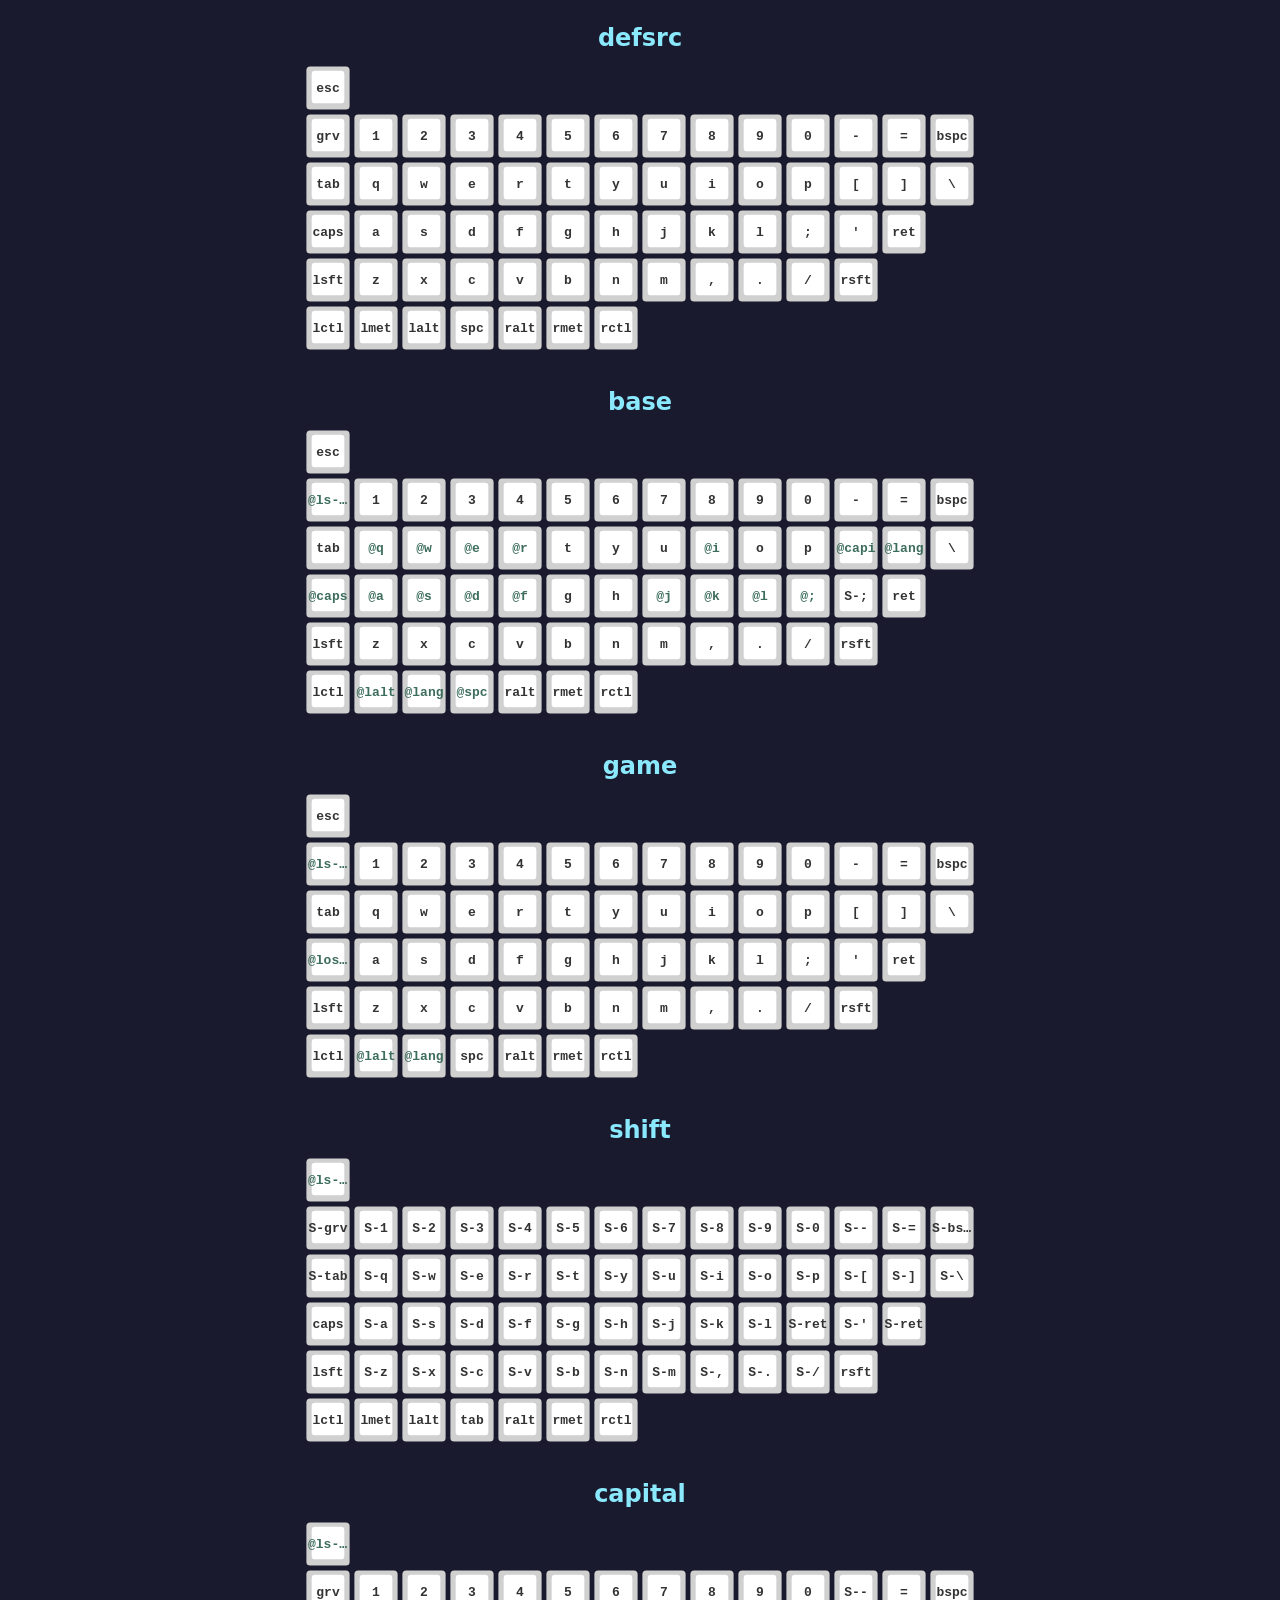
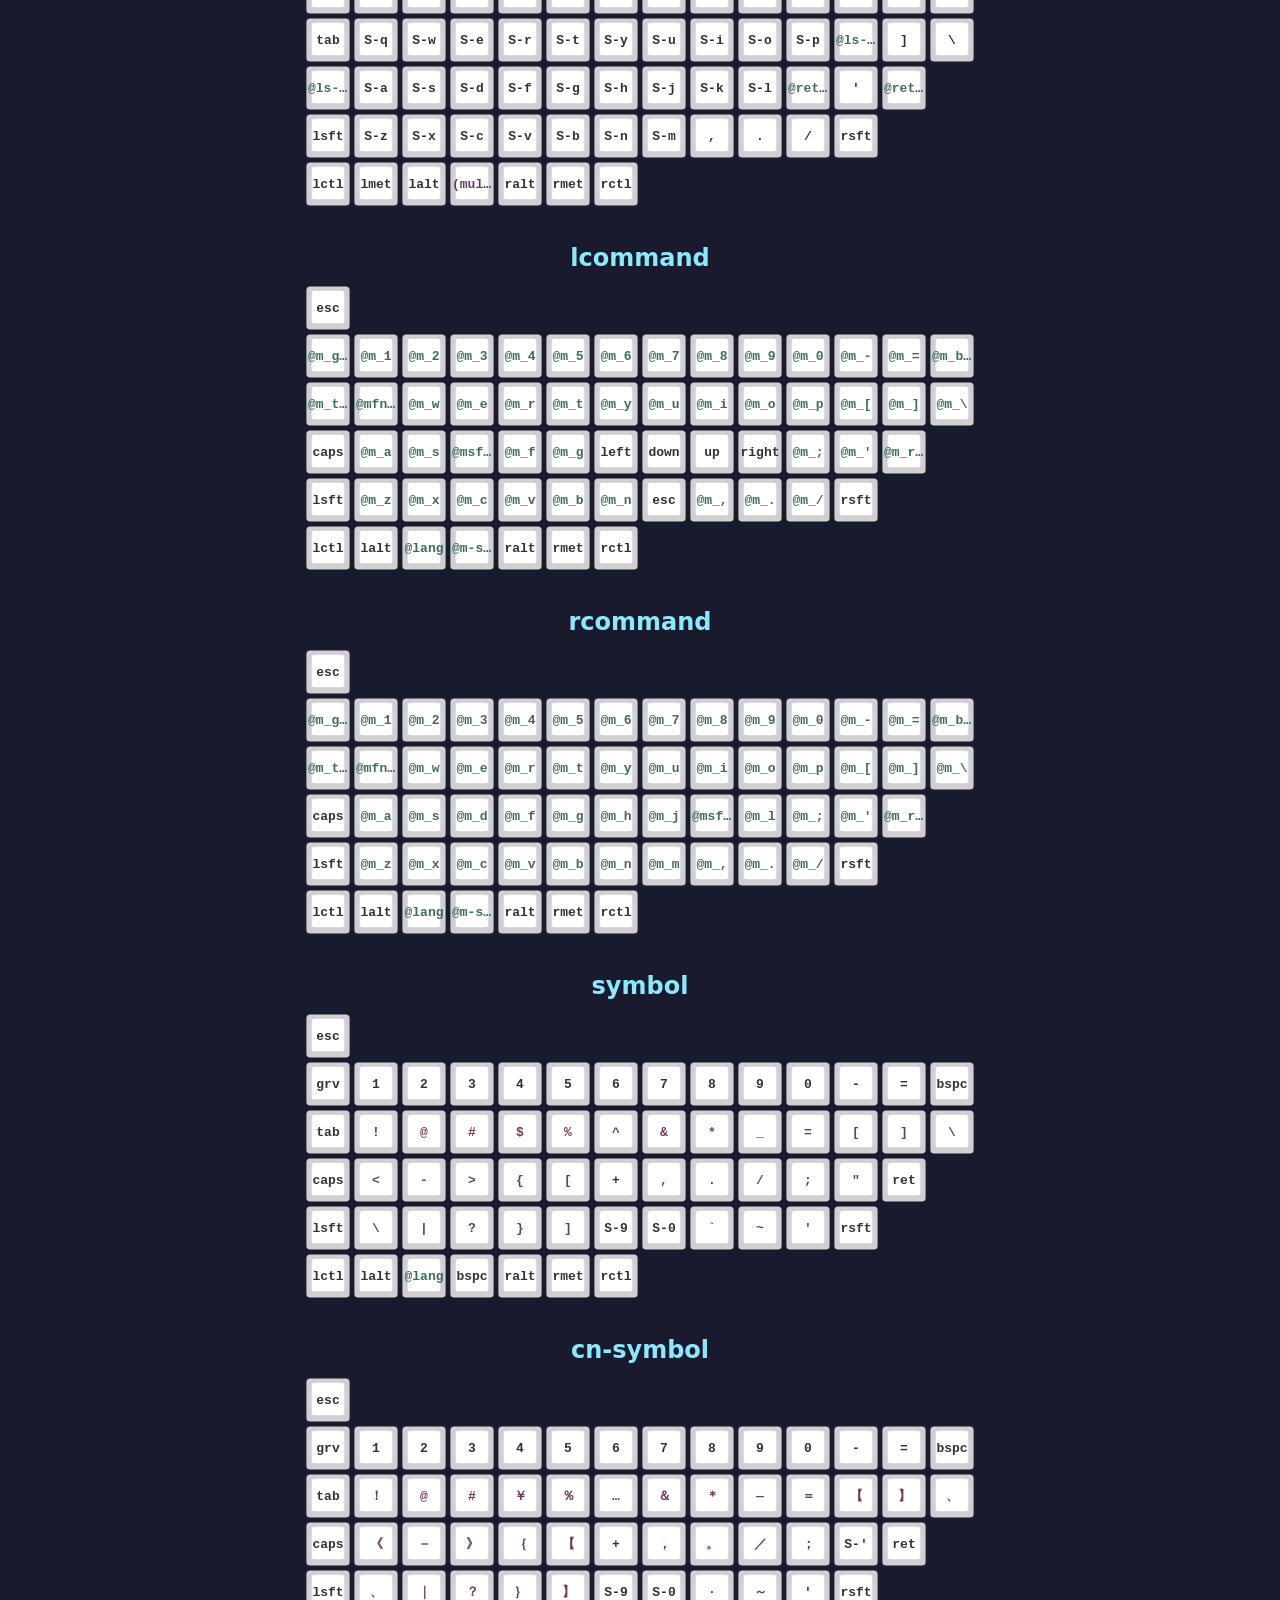
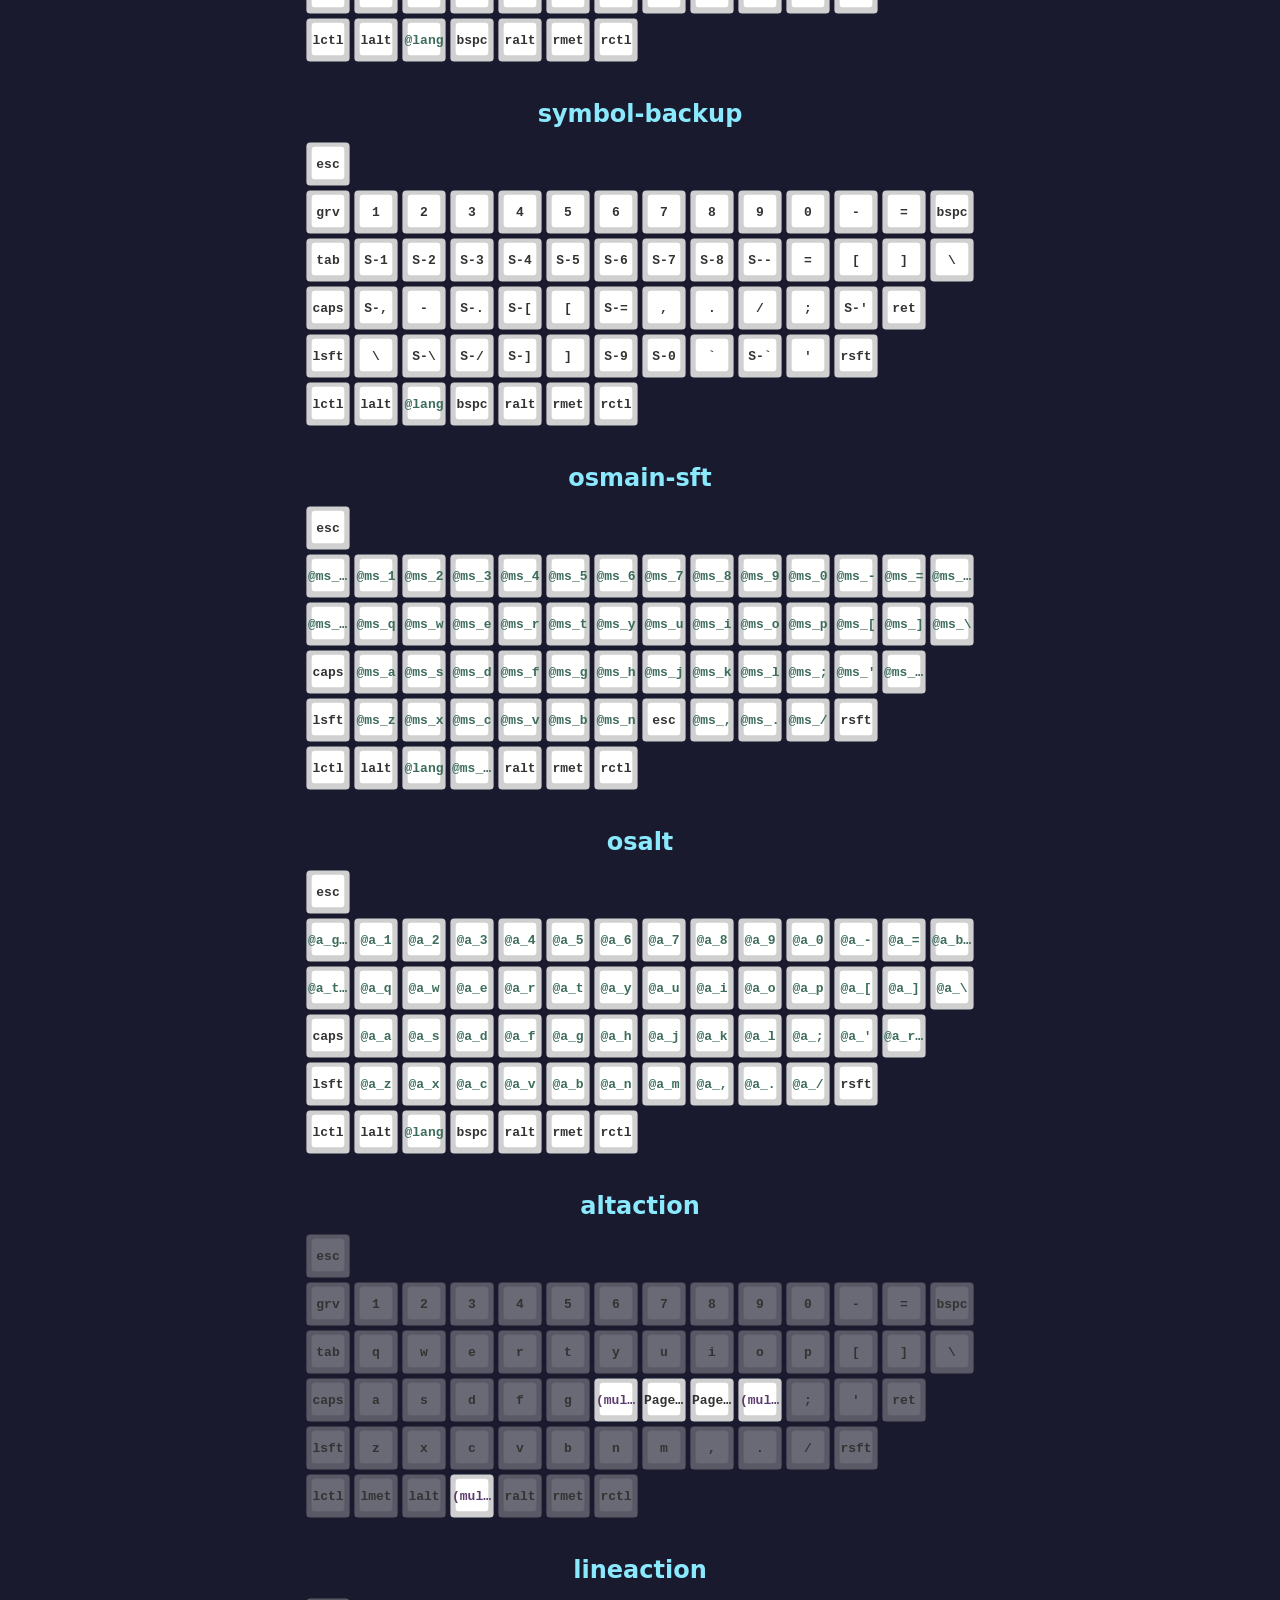
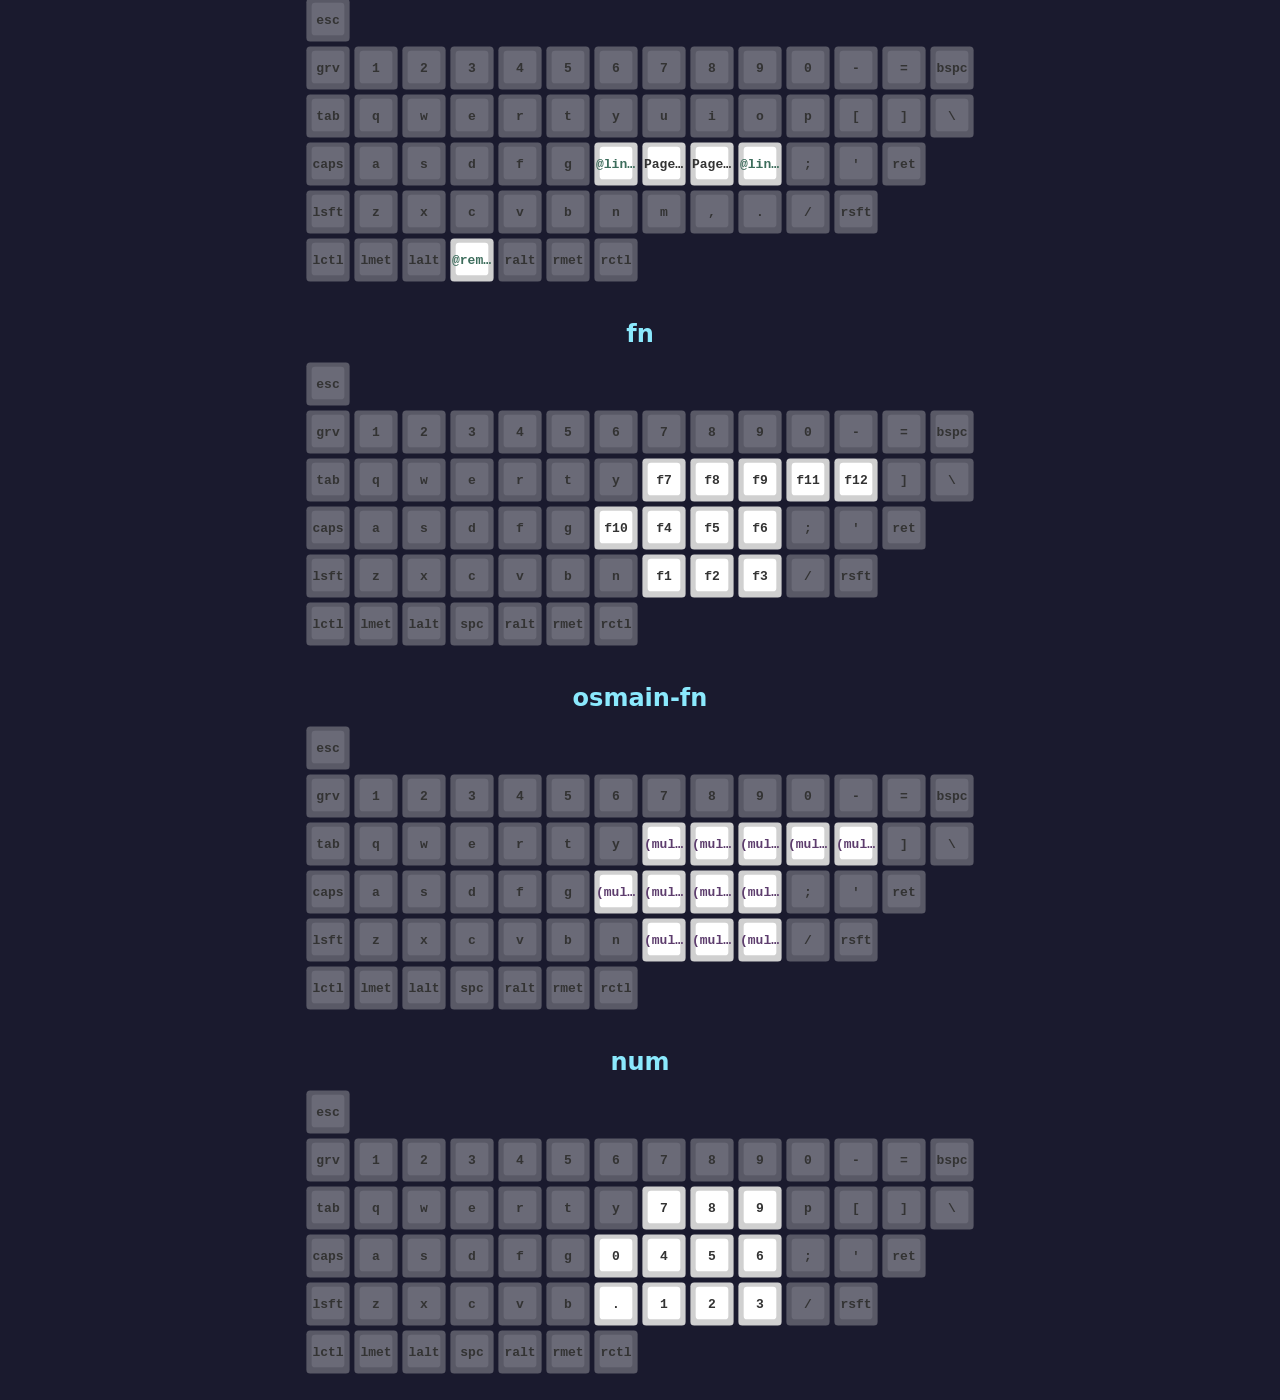
==== commit 36da9d09: "feat: font" ====
--- a/index.html
+++ b/index.html
@@ -6,3118 +6,3121 @@
         <meta name="viewport" content="width=device-width, initial-scale=1">
         <link rel="stylesheet" href="./crates/core/assets/style.css">
         <title>kanata-viewer</title>
+        <link rel="preconnect" href="https://fonts.googleapis.com">
+        <link rel="preconnect" href="https://fonts.gstatic.com" crossorigin>
+        <link href="https://fonts.googleapis.com/css2?family=Noto+Serif+SC:wght@200..900&display=swap" rel="stylesheet">
     </head>
     <body>
-        <style>.key-bg{position:absolute;inset:0;width:100%;height:100%;pointer-events:none;z-index:0;}.key>*:not(.key-bg){position:relative;z-index:1;}.key.passthrough .key-bg{opacity:0.35;}.key.alias .key-bg{filter:hue-rotate(140deg);}.key.unicode .key-bg{filter:hue-rotate(280deg);}.key.sexpr .key-bg{filter:hue-rotate(220deg);}</style><div class="viewer"><section class="keyboard"><h3>defsrc</h3><div class="grid"><div class="key " style="grid-column: 1; grid-row: 1;"><svg class="key-bg" xmlns="http://www.w3.org/2000/svg" viewBox="0 0 100 100" preserveAspectRatio="none">
-  <rect x="5" y="5" width="90" height="90" rx="8" fill="#d0d0d0" stroke="#000000" stroke-width="2"/>
-  <rect x="16" y="14" width="68" height="68" rx="7" fill="#ffffff"/>
-</svg><span class="label">esc</span></div><div class="key " style="grid-column: 1; grid-row: 2;"><svg class="key-bg" xmlns="http://www.w3.org/2000/svg" viewBox="0 0 100 100" preserveAspectRatio="none">
-  <rect x="5" y="5" width="90" height="90" rx="8" fill="#d0d0d0" stroke="#000000" stroke-width="2"/>
-  <rect x="16" y="14" width="68" height="68" rx="7" fill="#ffffff"/>
-</svg><span class="label">grv</span></div><div class="key " style="grid-column: 2; grid-row: 2;"><svg class="key-bg" xmlns="http://www.w3.org/2000/svg" viewBox="0 0 100 100" preserveAspectRatio="none">
-  <rect x="5" y="5" width="90" height="90" rx="8" fill="#d0d0d0" stroke="#000000" stroke-width="2"/>
-  <rect x="16" y="14" width="68" height="68" rx="7" fill="#ffffff"/>
-</svg><span class="label">1</span></div><div class="key " style="grid-column: 3; grid-row: 2;"><svg class="key-bg" xmlns="http://www.w3.org/2000/svg" viewBox="0 0 100 100" preserveAspectRatio="none">
-  <rect x="5" y="5" width="90" height="90" rx="8" fill="#d0d0d0" stroke="#000000" stroke-width="2"/>
-  <rect x="16" y="14" width="68" height="68" rx="7" fill="#ffffff"/>
-</svg><span class="label">2</span></div><div class="key " style="grid-column: 4; grid-row: 2;"><svg class="key-bg" xmlns="http://www.w3.org/2000/svg" viewBox="0 0 100 100" preserveAspectRatio="none">
-  <rect x="5" y="5" width="90" height="90" rx="8" fill="#d0d0d0" stroke="#000000" stroke-width="2"/>
-  <rect x="16" y="14" width="68" height="68" rx="7" fill="#ffffff"/>
-</svg><span class="label">3</span></div><div class="key " style="grid-column: 5; grid-row: 2;"><svg class="key-bg" xmlns="http://www.w3.org/2000/svg" viewBox="0 0 100 100" preserveAspectRatio="none">
-  <rect x="5" y="5" width="90" height="90" rx="8" fill="#d0d0d0" stroke="#000000" stroke-width="2"/>
-  <rect x="16" y="14" width="68" height="68" rx="7" fill="#ffffff"/>
-</svg><span class="label">4</span></div><div class="key " style="grid-column: 6; grid-row: 2;"><svg class="key-bg" xmlns="http://www.w3.org/2000/svg" viewBox="0 0 100 100" preserveAspectRatio="none">
-  <rect x="5" y="5" width="90" height="90" rx="8" fill="#d0d0d0" stroke="#000000" stroke-width="2"/>
-  <rect x="16" y="14" width="68" height="68" rx="7" fill="#ffffff"/>
-</svg><span class="label">5</span></div><div class="key " style="grid-column: 7; grid-row: 2;"><svg class="key-bg" xmlns="http://www.w3.org/2000/svg" viewBox="0 0 100 100" preserveAspectRatio="none">
-  <rect x="5" y="5" width="90" height="90" rx="8" fill="#d0d0d0" stroke="#000000" stroke-width="2"/>
-  <rect x="16" y="14" width="68" height="68" rx="7" fill="#ffffff"/>
-</svg><span class="label">6</span></div><div class="key " style="grid-column: 8; grid-row: 2;"><svg class="key-bg" xmlns="http://www.w3.org/2000/svg" viewBox="0 0 100 100" preserveAspectRatio="none">
-  <rect x="5" y="5" width="90" height="90" rx="8" fill="#d0d0d0" stroke="#000000" stroke-width="2"/>
-  <rect x="16" y="14" width="68" height="68" rx="7" fill="#ffffff"/>
-</svg><span class="label">7</span></div><div class="key " style="grid-column: 9; grid-row: 2;"><svg class="key-bg" xmlns="http://www.w3.org/2000/svg" viewBox="0 0 100 100" preserveAspectRatio="none">
-  <rect x="5" y="5" width="90" height="90" rx="8" fill="#d0d0d0" stroke="#000000" stroke-width="2"/>
-  <rect x="16" y="14" width="68" height="68" rx="7" fill="#ffffff"/>
-</svg><span class="label">8</span></div><div class="key " style="grid-column: 10; grid-row: 2;"><svg class="key-bg" xmlns="http://www.w3.org/2000/svg" viewBox="0 0 100 100" preserveAspectRatio="none">
-  <rect x="5" y="5" width="90" height="90" rx="8" fill="#d0d0d0" stroke="#000000" stroke-width="2"/>
-  <rect x="16" y="14" width="68" height="68" rx="7" fill="#ffffff"/>
-</svg><span class="label">9</span></div><div class="key " style="grid-column: 11; grid-row: 2;"><svg class="key-bg" xmlns="http://www.w3.org/2000/svg" viewBox="0 0 100 100" preserveAspectRatio="none">
-  <rect x="5" y="5" width="90" height="90" rx="8" fill="#d0d0d0" stroke="#000000" stroke-width="2"/>
-  <rect x="16" y="14" width="68" height="68" rx="7" fill="#ffffff"/>
-</svg><span class="label">0</span></div><div class="key " style="grid-column: 12; grid-row: 2;"><svg class="key-bg" xmlns="http://www.w3.org/2000/svg" viewBox="0 0 100 100" preserveAspectRatio="none">
-  <rect x="5" y="5" width="90" height="90" rx="8" fill="#d0d0d0" stroke="#000000" stroke-width="2"/>
-  <rect x="16" y="14" width="68" height="68" rx="7" fill="#ffffff"/>
-</svg><span class="label">-</span></div><div class="key " style="grid-column: 13; grid-row: 2;"><svg class="key-bg" xmlns="http://www.w3.org/2000/svg" viewBox="0 0 100 100" preserveAspectRatio="none">
-  <rect x="5" y="5" width="90" height="90" rx="8" fill="#d0d0d0" stroke="#000000" stroke-width="2"/>
-  <rect x="16" y="14" width="68" height="68" rx="7" fill="#ffffff"/>
-</svg><span class="label">=</span></div><div class="key " style="grid-column: 14; grid-row: 2;"><svg class="key-bg" xmlns="http://www.w3.org/2000/svg" viewBox="0 0 100 100" preserveAspectRatio="none">
-  <rect x="5" y="5" width="90" height="90" rx="8" fill="#d0d0d0" stroke="#000000" stroke-width="2"/>
-  <rect x="16" y="14" width="68" height="68" rx="7" fill="#ffffff"/>
-</svg><span class="label">bspc</span></div><div class="key " style="grid-column: 1; grid-row: 3;"><svg class="key-bg" xmlns="http://www.w3.org/2000/svg" viewBox="0 0 100 100" preserveAspectRatio="none">
-  <rect x="5" y="5" width="90" height="90" rx="8" fill="#d0d0d0" stroke="#000000" stroke-width="2"/>
-  <rect x="16" y="14" width="68" height="68" rx="7" fill="#ffffff"/>
-</svg><span class="label">tab</span></div><div class="key " style="grid-column: 2; grid-row: 3;"><svg class="key-bg" xmlns="http://www.w3.org/2000/svg" viewBox="0 0 100 100" preserveAspectRatio="none">
-  <rect x="5" y="5" width="90" height="90" rx="8" fill="#d0d0d0" stroke="#000000" stroke-width="2"/>
-  <rect x="16" y="14" width="68" height="68" rx="7" fill="#ffffff"/>
-</svg><span class="label">q</span></div><div class="key " style="grid-column: 3; grid-row: 3;"><svg class="key-bg" xmlns="http://www.w3.org/2000/svg" viewBox="0 0 100 100" preserveAspectRatio="none">
-  <rect x="5" y="5" width="90" height="90" rx="8" fill="#d0d0d0" stroke="#000000" stroke-width="2"/>
-  <rect x="16" y="14" width="68" height="68" rx="7" fill="#ffffff"/>
-</svg><span class="label">w</span></div><div class="key " style="grid-column: 4; grid-row: 3;"><svg class="key-bg" xmlns="http://www.w3.org/2000/svg" viewBox="0 0 100 100" preserveAspectRatio="none">
-  <rect x="5" y="5" width="90" height="90" rx="8" fill="#d0d0d0" stroke="#000000" stroke-width="2"/>
-  <rect x="16" y="14" width="68" height="68" rx="7" fill="#ffffff"/>
-</svg><span class="label">e</span></div><div class="key " style="grid-column: 5; grid-row: 3;"><svg class="key-bg" xmlns="http://www.w3.org/2000/svg" viewBox="0 0 100 100" preserveAspectRatio="none">
-  <rect x="5" y="5" width="90" height="90" rx="8" fill="#d0d0d0" stroke="#000000" stroke-width="2"/>
-  <rect x="16" y="14" width="68" height="68" rx="7" fill="#ffffff"/>
-</svg><span class="label">r</span></div><div class="key " style="grid-column: 6; grid-row: 3;"><svg class="key-bg" xmlns="http://www.w3.org/2000/svg" viewBox="0 0 100 100" preserveAspectRatio="none">
-  <rect x="5" y="5" width="90" height="90" rx="8" fill="#d0d0d0" stroke="#000000" stroke-width="2"/>
-  <rect x="16" y="14" width="68" height="68" rx="7" fill="#ffffff"/>
-</svg><span class="label">t</span></div><div class="key " style="grid-column: 7; grid-row: 3;"><svg class="key-bg" xmlns="http://www.w3.org/2000/svg" viewBox="0 0 100 100" preserveAspectRatio="none">
-  <rect x="5" y="5" width="90" height="90" rx="8" fill="#d0d0d0" stroke="#000000" stroke-width="2"/>
-  <rect x="16" y="14" width="68" height="68" rx="7" fill="#ffffff"/>
-</svg><span class="label">y</span></div><div class="key " style="grid-column: 8; grid-row: 3;"><svg class="key-bg" xmlns="http://www.w3.org/2000/svg" viewBox="0 0 100 100" preserveAspectRatio="none">
-  <rect x="5" y="5" width="90" height="90" rx="8" fill="#d0d0d0" stroke="#000000" stroke-width="2"/>
-  <rect x="16" y="14" width="68" height="68" rx="7" fill="#ffffff"/>
-</svg><span class="label">u</span></div><div class="key " style="grid-column: 9; grid-row: 3;"><svg class="key-bg" xmlns="http://www.w3.org/2000/svg" viewBox="0 0 100 100" preserveAspectRatio="none">
-  <rect x="5" y="5" width="90" height="90" rx="8" fill="#d0d0d0" stroke="#000000" stroke-width="2"/>
-  <rect x="16" y="14" width="68" height="68" rx="7" fill="#ffffff"/>
-</svg><span class="label">i</span></div><div class="key " style="grid-column: 10; grid-row: 3;"><svg class="key-bg" xmlns="http://www.w3.org/2000/svg" viewBox="0 0 100 100" preserveAspectRatio="none">
-  <rect x="5" y="5" width="90" height="90" rx="8" fill="#d0d0d0" stroke="#000000" stroke-width="2"/>
-  <rect x="16" y="14" width="68" height="68" rx="7" fill="#ffffff"/>
-</svg><span class="label">o</span></div><div class="key " style="grid-column: 11; grid-row: 3;"><svg class="key-bg" xmlns="http://www.w3.org/2000/svg" viewBox="0 0 100 100" preserveAspectRatio="none">
-  <rect x="5" y="5" width="90" height="90" rx="8" fill="#d0d0d0" stroke="#000000" stroke-width="2"/>
-  <rect x="16" y="14" width="68" height="68" rx="7" fill="#ffffff"/>
-</svg><span class="label">p</span></div><div class="key " style="grid-column: 12; grid-row: 3;"><svg class="key-bg" xmlns="http://www.w3.org/2000/svg" viewBox="0 0 100 100" preserveAspectRatio="none">
-  <rect x="5" y="5" width="90" height="90" rx="8" fill="#d0d0d0" stroke="#000000" stroke-width="2"/>
-  <rect x="16" y="14" width="68" height="68" rx="7" fill="#ffffff"/>
-</svg><span class="label">[</span></div><div class="key " style="grid-column: 13; grid-row: 3;"><svg class="key-bg" xmlns="http://www.w3.org/2000/svg" viewBox="0 0 100 100" preserveAspectRatio="none">
-  <rect x="5" y="5" width="90" height="90" rx="8" fill="#d0d0d0" stroke="#000000" stroke-width="2"/>
-  <rect x="16" y="14" width="68" height="68" rx="7" fill="#ffffff"/>
-</svg><span class="label">]</span></div><div class="key " style="grid-column: 14; grid-row: 3;"><svg class="key-bg" xmlns="http://www.w3.org/2000/svg" viewBox="0 0 100 100" preserveAspectRatio="none">
-  <rect x="5" y="5" width="90" height="90" rx="8" fill="#d0d0d0" stroke="#000000" stroke-width="2"/>
-  <rect x="16" y="14" width="68" height="68" rx="7" fill="#ffffff"/>
-</svg><span class="label">\</span></div><div class="key " style="grid-column: 1; grid-row: 4;"><svg class="key-bg" xmlns="http://www.w3.org/2000/svg" viewBox="0 0 100 100" preserveAspectRatio="none">
-  <rect x="5" y="5" width="90" height="90" rx="8" fill="#d0d0d0" stroke="#000000" stroke-width="2"/>
-  <rect x="16" y="14" width="68" height="68" rx="7" fill="#ffffff"/>
-</svg><span class="label">caps</span></div><div class="key " style="grid-column: 2; grid-row: 4;"><svg class="key-bg" xmlns="http://www.w3.org/2000/svg" viewBox="0 0 100 100" preserveAspectRatio="none">
-  <rect x="5" y="5" width="90" height="90" rx="8" fill="#d0d0d0" stroke="#000000" stroke-width="2"/>
-  <rect x="16" y="14" width="68" height="68" rx="7" fill="#ffffff"/>
-</svg><span class="label">a</span></div><div class="key " style="grid-column: 3; grid-row: 4;"><svg class="key-bg" xmlns="http://www.w3.org/2000/svg" viewBox="0 0 100 100" preserveAspectRatio="none">
-  <rect x="5" y="5" width="90" height="90" rx="8" fill="#d0d0d0" stroke="#000000" stroke-width="2"/>
-  <rect x="16" y="14" width="68" height="68" rx="7" fill="#ffffff"/>
-</svg><span class="label">s</span></div><div class="key " style="grid-column: 4; grid-row: 4;"><svg class="key-bg" xmlns="http://www.w3.org/2000/svg" viewBox="0 0 100 100" preserveAspectRatio="none">
-  <rect x="5" y="5" width="90" height="90" rx="8" fill="#d0d0d0" stroke="#000000" stroke-width="2"/>
-  <rect x="16" y="14" width="68" height="68" rx="7" fill="#ffffff"/>
-</svg><span class="label">d</span></div><div class="key " style="grid-column: 5; grid-row: 4;"><svg class="key-bg" xmlns="http://www.w3.org/2000/svg" viewBox="0 0 100 100" preserveAspectRatio="none">
-  <rect x="5" y="5" width="90" height="90" rx="8" fill="#d0d0d0" stroke="#000000" stroke-width="2"/>
-  <rect x="16" y="14" width="68" height="68" rx="7" fill="#ffffff"/>
-</svg><span class="label">f</span></div><div class="key " style="grid-column: 6; grid-row: 4;"><svg class="key-bg" xmlns="http://www.w3.org/2000/svg" viewBox="0 0 100 100" preserveAspectRatio="none">
-  <rect x="5" y="5" width="90" height="90" rx="8" fill="#d0d0d0" stroke="#000000" stroke-width="2"/>
-  <rect x="16" y="14" width="68" height="68" rx="7" fill="#ffffff"/>
-</svg><span class="label">g</span></div><div class="key " style="grid-column: 7; grid-row: 4;"><svg class="key-bg" xmlns="http://www.w3.org/2000/svg" viewBox="0 0 100 100" preserveAspectRatio="none">
-  <rect x="5" y="5" width="90" height="90" rx="8" fill="#d0d0d0" stroke="#000000" stroke-width="2"/>
-  <rect x="16" y="14" width="68" height="68" rx="7" fill="#ffffff"/>
-</svg><span class="label">h</span></div><div class="key " style="grid-column: 8; grid-row: 4;"><svg class="key-bg" xmlns="http://www.w3.org/2000/svg" viewBox="0 0 100 100" preserveAspectRatio="none">
-  <rect x="5" y="5" width="90" height="90" rx="8" fill="#d0d0d0" stroke="#000000" stroke-width="2"/>
-  <rect x="16" y="14" width="68" height="68" rx="7" fill="#ffffff"/>
-</svg><span class="label">j</span></div><div class="key " style="grid-column: 9; grid-row: 4;"><svg class="key-bg" xmlns="http://www.w3.org/2000/svg" viewBox="0 0 100 100" preserveAspectRatio="none">
-  <rect x="5" y="5" width="90" height="90" rx="8" fill="#d0d0d0" stroke="#000000" stroke-width="2"/>
-  <rect x="16" y="14" width="68" height="68" rx="7" fill="#ffffff"/>
-</svg><span class="label">k</span></div><div class="key " style="grid-column: 10; grid-row: 4;"><svg class="key-bg" xmlns="http://www.w3.org/2000/svg" viewBox="0 0 100 100" preserveAspectRatio="none">
-  <rect x="5" y="5" width="90" height="90" rx="8" fill="#d0d0d0" stroke="#000000" stroke-width="2"/>
-  <rect x="16" y="14" width="68" height="68" rx="7" fill="#ffffff"/>
-</svg><span class="label">l</span></div><div class="key " style="grid-column: 11; grid-row: 4;"><svg class="key-bg" xmlns="http://www.w3.org/2000/svg" viewBox="0 0 100 100" preserveAspectRatio="none">
-  <rect x="5" y="5" width="90" height="90" rx="8" fill="#d0d0d0" stroke="#000000" stroke-width="2"/>
-  <rect x="16" y="14" width="68" height="68" rx="7" fill="#ffffff"/>
-</svg><span class="label">;</span></div><div class="key " style="grid-column: 12; grid-row: 4;"><svg class="key-bg" xmlns="http://www.w3.org/2000/svg" viewBox="0 0 100 100" preserveAspectRatio="none">
-  <rect x="5" y="5" width="90" height="90" rx="8" fill="#d0d0d0" stroke="#000000" stroke-width="2"/>
-  <rect x="16" y="14" width="68" height="68" rx="7" fill="#ffffff"/>
-</svg><span class="label">'</span></div><div class="key " style="grid-column: 13; grid-row: 4;"><svg class="key-bg" xmlns="http://www.w3.org/2000/svg" viewBox="0 0 100 100" preserveAspectRatio="none">
-  <rect x="5" y="5" width="90" height="90" rx="8" fill="#d0d0d0" stroke="#000000" stroke-width="2"/>
-  <rect x="16" y="14" width="68" height="68" rx="7" fill="#ffffff"/>
-</svg><span class="label">ret</span></div><div class="key " style="grid-column: 1; grid-row: 5;"><svg class="key-bg" xmlns="http://www.w3.org/2000/svg" viewBox="0 0 100 100" preserveAspectRatio="none">
-  <rect x="5" y="5" width="90" height="90" rx="8" fill="#d0d0d0" stroke="#000000" stroke-width="2"/>
-  <rect x="16" y="14" width="68" height="68" rx="7" fill="#ffffff"/>
-</svg><span class="label">lsft</span></div><div class="key " style="grid-column: 2; grid-row: 5;"><svg class="key-bg" xmlns="http://www.w3.org/2000/svg" viewBox="0 0 100 100" preserveAspectRatio="none">
-  <rect x="5" y="5" width="90" height="90" rx="8" fill="#d0d0d0" stroke="#000000" stroke-width="2"/>
-  <rect x="16" y="14" width="68" height="68" rx="7" fill="#ffffff"/>
-</svg><span class="label">z</span></div><div class="key " style="grid-column: 3; grid-row: 5;"><svg class="key-bg" xmlns="http://www.w3.org/2000/svg" viewBox="0 0 100 100" preserveAspectRatio="none">
-  <rect x="5" y="5" width="90" height="90" rx="8" fill="#d0d0d0" stroke="#000000" stroke-width="2"/>
-  <rect x="16" y="14" width="68" height="68" rx="7" fill="#ffffff"/>
-</svg><span class="label">x</span></div><div class="key " style="grid-column: 4; grid-row: 5;"><svg class="key-bg" xmlns="http://www.w3.org/2000/svg" viewBox="0 0 100 100" preserveAspectRatio="none">
-  <rect x="5" y="5" width="90" height="90" rx="8" fill="#d0d0d0" stroke="#000000" stroke-width="2"/>
-  <rect x="16" y="14" width="68" height="68" rx="7" fill="#ffffff"/>
-</svg><span class="label">c</span></div><div class="key " style="grid-column: 5; grid-row: 5;"><svg class="key-bg" xmlns="http://www.w3.org/2000/svg" viewBox="0 0 100 100" preserveAspectRatio="none">
-  <rect x="5" y="5" width="90" height="90" rx="8" fill="#d0d0d0" stroke="#000000" stroke-width="2"/>
-  <rect x="16" y="14" width="68" height="68" rx="7" fill="#ffffff"/>
-</svg><span class="label">v</span></div><div class="key " style="grid-column: 6; grid-row: 5;"><svg class="key-bg" xmlns="http://www.w3.org/2000/svg" viewBox="0 0 100 100" preserveAspectRatio="none">
-  <rect x="5" y="5" width="90" height="90" rx="8" fill="#d0d0d0" stroke="#000000" stroke-width="2"/>
-  <rect x="16" y="14" width="68" height="68" rx="7" fill="#ffffff"/>
-</svg><span class="label">b</span></div><div class="key " style="grid-column: 7; grid-row: 5;"><svg class="key-bg" xmlns="http://www.w3.org/2000/svg" viewBox="0 0 100 100" preserveAspectRatio="none">
-  <rect x="5" y="5" width="90" height="90" rx="8" fill="#d0d0d0" stroke="#000000" stroke-width="2"/>
-  <rect x="16" y="14" width="68" height="68" rx="7" fill="#ffffff"/>
-</svg><span class="label">n</span></div><div class="key " style="grid-column: 8; grid-row: 5;"><svg class="key-bg" xmlns="http://www.w3.org/2000/svg" viewBox="0 0 100 100" preserveAspectRatio="none">
-  <rect x="5" y="5" width="90" height="90" rx="8" fill="#d0d0d0" stroke="#000000" stroke-width="2"/>
-  <rect x="16" y="14" width="68" height="68" rx="7" fill="#ffffff"/>
-</svg><span class="label">m</span></div><div class="key " style="grid-column: 9; grid-row: 5;"><svg class="key-bg" xmlns="http://www.w3.org/2000/svg" viewBox="0 0 100 100" preserveAspectRatio="none">
-  <rect x="5" y="5" width="90" height="90" rx="8" fill="#d0d0d0" stroke="#000000" stroke-width="2"/>
-  <rect x="16" y="14" width="68" height="68" rx="7" fill="#ffffff"/>
-</svg><span class="label">,</span></div><div class="key " style="grid-column: 10; grid-row: 5;"><svg class="key-bg" xmlns="http://www.w3.org/2000/svg" viewBox="0 0 100 100" preserveAspectRatio="none">
-  <rect x="5" y="5" width="90" height="90" rx="8" fill="#d0d0d0" stroke="#000000" stroke-width="2"/>
-  <rect x="16" y="14" width="68" height="68" rx="7" fill="#ffffff"/>
-</svg><span class="label">.</span></div><div class="key " style="grid-column: 11; grid-row: 5;"><svg class="key-bg" xmlns="http://www.w3.org/2000/svg" viewBox="0 0 100 100" preserveAspectRatio="none">
-  <rect x="5" y="5" width="90" height="90" rx="8" fill="#d0d0d0" stroke="#000000" stroke-width="2"/>
-  <rect x="16" y="14" width="68" height="68" rx="7" fill="#ffffff"/>
-</svg><span class="label">/</span></div><div class="key " style="grid-column: 12; grid-row: 5;"><svg class="key-bg" xmlns="http://www.w3.org/2000/svg" viewBox="0 0 100 100" preserveAspectRatio="none">
-  <rect x="5" y="5" width="90" height="90" rx="8" fill="#d0d0d0" stroke="#000000" stroke-width="2"/>
-  <rect x="16" y="14" width="68" height="68" rx="7" fill="#ffffff"/>
-</svg><span class="label">rsft</span></div><div class="key " style="grid-column: 1; grid-row: 6;"><svg class="key-bg" xmlns="http://www.w3.org/2000/svg" viewBox="0 0 100 100" preserveAspectRatio="none">
-  <rect x="5" y="5" width="90" height="90" rx="8" fill="#d0d0d0" stroke="#000000" stroke-width="2"/>
-  <rect x="16" y="14" width="68" height="68" rx="7" fill="#ffffff"/>
-</svg><span class="label">lctl</span></div><div class="key " style="grid-column: 2; grid-row: 6;"><svg class="key-bg" xmlns="http://www.w3.org/2000/svg" viewBox="0 0 100 100" preserveAspectRatio="none">
-  <rect x="5" y="5" width="90" height="90" rx="8" fill="#d0d0d0" stroke="#000000" stroke-width="2"/>
-  <rect x="16" y="14" width="68" height="68" rx="7" fill="#ffffff"/>
-</svg><span class="label">lmet</span></div><div class="key " style="grid-column: 3; grid-row: 6;"><svg class="key-bg" xmlns="http://www.w3.org/2000/svg" viewBox="0 0 100 100" preserveAspectRatio="none">
-  <rect x="5" y="5" width="90" height="90" rx="8" fill="#d0d0d0" stroke="#000000" stroke-width="2"/>
-  <rect x="16" y="14" width="68" height="68" rx="7" fill="#ffffff"/>
-</svg><span class="label">lalt</span></div><div class="key " style="grid-column: 4; grid-row: 6;"><svg class="key-bg" xmlns="http://www.w3.org/2000/svg" viewBox="0 0 100 100" preserveAspectRatio="none">
-  <rect x="5" y="5" width="90" height="90" rx="8" fill="#d0d0d0" stroke="#000000" stroke-width="2"/>
-  <rect x="16" y="14" width="68" height="68" rx="7" fill="#ffffff"/>
-</svg><span class="label">spc</span></div><div class="key " style="grid-column: 5; grid-row: 6;"><svg class="key-bg" xmlns="http://www.w3.org/2000/svg" viewBox="0 0 100 100" preserveAspectRatio="none">
-  <rect x="5" y="5" width="90" height="90" rx="8" fill="#d0d0d0" stroke="#000000" stroke-width="2"/>
-  <rect x="16" y="14" width="68" height="68" rx="7" fill="#ffffff"/>
-</svg><span class="label">ralt</span></div><div class="key " style="grid-column: 6; grid-row: 6;"><svg class="key-bg" xmlns="http://www.w3.org/2000/svg" viewBox="0 0 100 100" preserveAspectRatio="none">
-  <rect x="5" y="5" width="90" height="90" rx="8" fill="#d0d0d0" stroke="#000000" stroke-width="2"/>
-  <rect x="16" y="14" width="68" height="68" rx="7" fill="#ffffff"/>
-</svg><span class="label">rmet</span></div><div class="key " style="grid-column: 7; grid-row: 6;"><svg class="key-bg" xmlns="http://www.w3.org/2000/svg" viewBox="0 0 100 100" preserveAspectRatio="none">
-  <rect x="5" y="5" width="90" height="90" rx="8" fill="#d0d0d0" stroke="#000000" stroke-width="2"/>
-  <rect x="16" y="14" width="68" height="68" rx="7" fill="#ffffff"/>
-</svg><span class="label">rctl</span></div></div></section><section class="keyboard"><h3>base</h3><div class="grid"><div class="key " style="grid-column: 1; grid-row: 1;"><svg class="key-bg" xmlns="http://www.w3.org/2000/svg" viewBox="0 0 100 100" preserveAspectRatio="none">
-  <rect x="5" y="5" width="90" height="90" rx="8" fill="#d0d0d0" stroke="#000000" stroke-width="2"/>
-  <rect x="16" y="14" width="68" height="68" rx="7" fill="#ffffff"/>
-</svg><span class="label">esc</span></div><div class="key alias" style="grid-column: 1; grid-row: 2;"><svg class="key-bg" xmlns="http://www.w3.org/2000/svg" viewBox="0 0 100 100" preserveAspectRatio="none">
-  <rect x="5" y="5" width="90" height="90" rx="8" fill="#d0d0d0" stroke="#000000" stroke-width="2"/>
-  <rect x="16" y="14" width="68" height="68" rx="7" fill="#ffffff"/>
-</svg><span class="label">@ls-game</span><span class="tooltip">(layer-switch game)</span></div><div class="key " style="grid-column: 2; grid-row: 2;"><svg class="key-bg" xmlns="http://www.w3.org/2000/svg" viewBox="0 0 100 100" preserveAspectRatio="none">
-  <rect x="5" y="5" width="90" height="90" rx="8" fill="#d0d0d0" stroke="#000000" stroke-width="2"/>
-  <rect x="16" y="14" width="68" height="68" rx="7" fill="#ffffff"/>
-</svg><span class="label">1</span></div><div class="key " style="grid-column: 3; grid-row: 2;"><svg class="key-bg" xmlns="http://www.w3.org/2000/svg" viewBox="0 0 100 100" preserveAspectRatio="none">
-  <rect x="5" y="5" width="90" height="90" rx="8" fill="#d0d0d0" stroke="#000000" stroke-width="2"/>
-  <rect x="16" y="14" width="68" height="68" rx="7" fill="#ffffff"/>
-</svg><span class="label">2</span></div><div class="key " style="grid-column: 4; grid-row: 2;"><svg class="key-bg" xmlns="http://www.w3.org/2000/svg" viewBox="0 0 100 100" preserveAspectRatio="none">
-  <rect x="5" y="5" width="90" height="90" rx="8" fill="#d0d0d0" stroke="#000000" stroke-width="2"/>
-  <rect x="16" y="14" width="68" height="68" rx="7" fill="#ffffff"/>
-</svg><span class="label">3</span></div><div class="key " style="grid-column: 5; grid-row: 2;"><svg class="key-bg" xmlns="http://www.w3.org/2000/svg" viewBox="0 0 100 100" preserveAspectRatio="none">
-  <rect x="5" y="5" width="90" height="90" rx="8" fill="#d0d0d0" stroke="#000000" stroke-width="2"/>
-  <rect x="16" y="14" width="68" height="68" rx="7" fill="#ffffff"/>
-</svg><span class="label">4</span></div><div class="key " style="grid-column: 6; grid-row: 2;"><svg class="key-bg" xmlns="http://www.w3.org/2000/svg" viewBox="0 0 100 100" preserveAspectRatio="none">
-  <rect x="5" y="5" width="90" height="90" rx="8" fill="#d0d0d0" stroke="#000000" stroke-width="2"/>
-  <rect x="16" y="14" width="68" height="68" rx="7" fill="#ffffff"/>
-</svg><span class="label">5</span></div><div class="key " style="grid-column: 7; grid-row: 2;"><svg class="key-bg" xmlns="http://www.w3.org/2000/svg" viewBox="0 0 100 100" preserveAspectRatio="none">
-  <rect x="5" y="5" width="90" height="90" rx="8" fill="#d0d0d0" stroke="#000000" stroke-width="2"/>
-  <rect x="16" y="14" width="68" height="68" rx="7" fill="#ffffff"/>
-</svg><span class="label">6</span></div><div class="key " style="grid-column: 8; grid-row: 2;"><svg class="key-bg" xmlns="http://www.w3.org/2000/svg" viewBox="0 0 100 100" preserveAspectRatio="none">
-  <rect x="5" y="5" width="90" height="90" rx="8" fill="#d0d0d0" stroke="#000000" stroke-width="2"/>
-  <rect x="16" y="14" width="68" height="68" rx="7" fill="#ffffff"/>
-</svg><span class="label">7</span></div><div class="key " style="grid-column: 9; grid-row: 2;"><svg class="key-bg" xmlns="http://www.w3.org/2000/svg" viewBox="0 0 100 100" preserveAspectRatio="none">
-  <rect x="5" y="5" width="90" height="90" rx="8" fill="#d0d0d0" stroke="#000000" stroke-width="2"/>
-  <rect x="16" y="14" width="68" height="68" rx="7" fill="#ffffff"/>
-</svg><span class="label">8</span></div><div class="key " style="grid-column: 10; grid-row: 2;"><svg class="key-bg" xmlns="http://www.w3.org/2000/svg" viewBox="0 0 100 100" preserveAspectRatio="none">
-  <rect x="5" y="5" width="90" height="90" rx="8" fill="#d0d0d0" stroke="#000000" stroke-width="2"/>
-  <rect x="16" y="14" width="68" height="68" rx="7" fill="#ffffff"/>
-</svg><span class="label">9</span></div><div class="key " style="grid-column: 11; grid-row: 2;"><svg class="key-bg" xmlns="http://www.w3.org/2000/svg" viewBox="0 0 100 100" preserveAspectRatio="none">
-  <rect x="5" y="5" width="90" height="90" rx="8" fill="#d0d0d0" stroke="#000000" stroke-width="2"/>
-  <rect x="16" y="14" width="68" height="68" rx="7" fill="#ffffff"/>
-</svg><span class="label">0</span></div><div class="key " style="grid-column: 12; grid-row: 2;"><svg class="key-bg" xmlns="http://www.w3.org/2000/svg" viewBox="0 0 100 100" preserveAspectRatio="none">
-  <rect x="5" y="5" width="90" height="90" rx="8" fill="#d0d0d0" stroke="#000000" stroke-width="2"/>
-  <rect x="16" y="14" width="68" height="68" rx="7" fill="#ffffff"/>
-</svg><span class="label">-</span></div><div class="key " style="grid-column: 13; grid-row: 2;"><svg class="key-bg" xmlns="http://www.w3.org/2000/svg" viewBox="0 0 100 100" preserveAspectRatio="none">
-  <rect x="5" y="5" width="90" height="90" rx="8" fill="#d0d0d0" stroke="#000000" stroke-width="2"/>
-  <rect x="16" y="14" width="68" height="68" rx="7" fill="#ffffff"/>
-</svg><span class="label">=</span></div><div class="key " style="grid-column: 14; grid-row: 2;"><svg class="key-bg" xmlns="http://www.w3.org/2000/svg" viewBox="0 0 100 100" preserveAspectRatio="none">
-  <rect x="5" y="5" width="90" height="90" rx="8" fill="#d0d0d0" stroke="#000000" stroke-width="2"/>
-  <rect x="16" y="14" width="68" height="68" rx="7" fill="#ffffff"/>
-</svg><span class="label">bspc</span></div><div class="key " style="grid-column: 1; grid-row: 3;"><svg class="key-bg" xmlns="http://www.w3.org/2000/svg" viewBox="0 0 100 100" preserveAspectRatio="none">
-  <rect x="5" y="5" width="90" height="90" rx="8" fill="#d0d0d0" stroke="#000000" stroke-width="2"/>
-  <rect x="16" y="14" width="68" height="68" rx="7" fill="#ffffff"/>
-</svg><span class="label">tab</span></div><div class="key alias" style="grid-column: 2; grid-row: 3;"><svg class="key-bg" xmlns="http://www.w3.org/2000/svg" viewBox="0 0 100 100" preserveAspectRatio="none">
-  <rect x="5" y="5" width="90" height="90" rx="8" fill="#d0d0d0" stroke="#000000" stroke-width="2"/>
-  <rect x="16" y="14" width="68" height="68" rx="7" fill="#ffffff"/>
-</svg><span class="label">@q</span><span class="tooltip">(tap-hold-release 200 200 q @held-fn-layer)</span></div><div class="key alias" style="grid-column: 3; grid-row: 3;"><svg class="key-bg" xmlns="http://www.w3.org/2000/svg" viewBox="0 0 100 100" preserveAspectRatio="none">
-  <rect x="5" y="5" width="90" height="90" rx="8" fill="#d0d0d0" stroke="#000000" stroke-width="2"/>
-  <rect x="16" y="14" width="68" height="68" rx="7" fill="#ffffff"/>
-</svg><span class="label">@w</span><span class="tooltip">(tap-hold-release 200 200 w @held-num-layer)</span></div><div class="key alias" style="grid-column: 4; grid-row: 3;"><svg class="key-bg" xmlns="http://www.w3.org/2000/svg" viewBox="0 0 100 100" preserveAspectRatio="none">
-  <rect x="5" y="5" width="90" height="90" rx="8" fill="#d0d0d0" stroke="#000000" stroke-width="2"/>
-  <rect x="16" y="14" width="68" height="68" rx="7" fill="#ffffff"/>
-</svg><span class="label">@e</span><span class="tooltip">(tap-hold-release 200 200 e @held-altaction-layer)</span></div><div class="key alias" style="grid-column: 5; grid-row: 3;"><svg class="key-bg" xmlns="http://www.w3.org/2000/svg" viewBox="0 0 100 100" preserveAspectRatio="none">
-  <rect x="5" y="5" width="90" height="90" rx="8" fill="#d0d0d0" stroke="#000000" stroke-width="2"/>
-  <rect x="16" y="14" width="68" height="68" rx="7" fill="#ffffff"/>
-</svg><span class="label">@r</span><span class="tooltip">(tap-hold-release 200 200 r @held-lineaction-layer)</span></div><div class="key " style="grid-column: 6; grid-row: 3;"><svg class="key-bg" xmlns="http://www.w3.org/2000/svg" viewBox="0 0 100 100" preserveAspectRatio="none">
-  <rect x="5" y="5" width="90" height="90" rx="8" fill="#d0d0d0" stroke="#000000" stroke-width="2"/>
-  <rect x="16" y="14" width="68" height="68" rx="7" fill="#ffffff"/>
-</svg><span class="label">t</span></div><div class="key " style="grid-column: 7; grid-row: 3;"><svg class="key-bg" xmlns="http://www.w3.org/2000/svg" viewBox="0 0 100 100" preserveAspectRatio="none">
-  <rect x="5" y="5" width="90" height="90" rx="8" fill="#d0d0d0" stroke="#000000" stroke-width="2"/>
-  <rect x="16" y="14" width="68" height="68" rx="7" fill="#ffffff"/>
-</svg><span class="label">y</span></div><div class="key " style="grid-column: 8; grid-row: 3;"><svg class="key-bg" xmlns="http://www.w3.org/2000/svg" viewBox="0 0 100 100" preserveAspectRatio="none">
-  <rect x="5" y="5" width="90" height="90" rx="8" fill="#d0d0d0" stroke="#000000" stroke-width="2"/>
-  <rect x="16" y="14" width="68" height="68" rx="7" fill="#ffffff"/>
-</svg><span class="label">u</span></div><div class="key alias" style="grid-column: 9; grid-row: 3;"><svg class="key-bg" xmlns="http://www.w3.org/2000/svg" viewBox="0 0 100 100" preserveAspectRatio="none">
-  <rect x="5" y="5" width="90" height="90" rx="8" fill="#d0d0d0" stroke="#000000" stroke-width="2"/>
-  <rect x="16" y="14" width="68" height="68" rx="7" fill="#ffffff"/>
-</svg><span class="label">@i</span><span class="tooltip">(tap-hold-release 200 200 i @held-altaction-layer)</span></div><div class="key " style="grid-column: 10; grid-row: 3;"><svg class="key-bg" xmlns="http://www.w3.org/2000/svg" viewBox="0 0 100 100" preserveAspectRatio="none">
-  <rect x="5" y="5" width="90" height="90" rx="8" fill="#d0d0d0" stroke="#000000" stroke-width="2"/>
-  <rect x="16" y="14" width="68" height="68" rx="7" fill="#ffffff"/>
-</svg><span class="label">o</span></div><div class="key " style="grid-column: 11; grid-row: 3;"><svg class="key-bg" xmlns="http://www.w3.org/2000/svg" viewBox="0 0 100 100" preserveAspectRatio="none">
-  <rect x="5" y="5" width="90" height="90" rx="8" fill="#d0d0d0" stroke="#000000" stroke-width="2"/>
-  <rect x="16" y="14" width="68" height="68" rx="7" fill="#ffffff"/>
-</svg><span class="label">p</span></div><div class="key alias" style="grid-column: 12; grid-row: 3;"><svg class="key-bg" xmlns="http://www.w3.org/2000/svg" viewBox="0 0 100 100" preserveAspectRatio="none">
-  <rect x="5" y="5" width="90" height="90" rx="8" fill="#d0d0d0" stroke="#000000" stroke-width="2"/>
-  <rect x="16" y="14" width="68" height="68" rx="7" fill="#ffffff"/>
-</svg><span class="label">@capi</span><span class="tooltip">(tap-hold-release 200 200 (layer-switch capital) lsft)</span></div><div class="key alias" style="grid-column: 13; grid-row: 3;"><svg class="key-bg" xmlns="http://www.w3.org/2000/svg" viewBox="0 0 100 100" preserveAspectRatio="none">
-  <rect x="5" y="5" width="90" height="90" rx="8" fill="#d0d0d0" stroke="#000000" stroke-width="2"/>
-  <rect x="16" y="14" width="68" height="68" rx="7" fill="#ffffff"/>
-</svg><span class="label">@lang</span><span class="tooltip">(multi lctl spc)</span></div><div class="key " style="grid-column: 14; grid-row: 3;"><svg class="key-bg" xmlns="http://www.w3.org/2000/svg" viewBox="0 0 100 100" preserveAspectRatio="none">
-  <rect x="5" y="5" width="90" height="90" rx="8" fill="#d0d0d0" stroke="#000000" stroke-width="2"/>
-  <rect x="16" y="14" width="68" height="68" rx="7" fill="#ffffff"/>
-</svg><span class="label">\</span></div><div class="key alias" style="grid-column: 1; grid-row: 4;"><svg class="key-bg" xmlns="http://www.w3.org/2000/svg" viewBox="0 0 100 100" preserveAspectRatio="none">
-  <rect x="5" y="5" width="90" height="90" rx="8" fill="#d0d0d0" stroke="#000000" stroke-width="2"/>
-  <rect x="16" y="14" width="68" height="68" rx="7" fill="#ffffff"/>
-</svg><span class="label">@caps</span><span class="tooltip">(tap-hold-release 200 200 esc (one-shot 2000 @losmain))</span></div><div class="key alias" style="grid-column: 2; grid-row: 4;"><svg class="key-bg" xmlns="http://www.w3.org/2000/svg" viewBox="0 0 100 100" preserveAspectRatio="none">
-  <rect x="5" y="5" width="90" height="90" rx="8" fill="#d0d0d0" stroke="#000000" stroke-width="2"/>
-  <rect x="16" y="14" width="68" height="68" rx="7" fill="#ffffff"/>
-</svg><span class="label">@a</span><span class="tooltip">(tap-hold-release 200 200 a (one-shot 2000 @losmet))</span></div><div class="key alias" style="grid-column: 3; grid-row: 4;"><svg class="key-bg" xmlns="http://www.w3.org/2000/svg" viewBox="0 0 100 100" preserveAspectRatio="none">
-  <rect x="5" y="5" width="90" height="90" rx="8" fill="#d0d0d0" stroke="#000000" stroke-width="2"/>
-  <rect x="16" y="14" width="68" height="68" rx="7" fill="#ffffff"/>
-</svg><span class="label">@s</span><span class="tooltip">(tap-hold-release 200 200 s @held-osalt-layer)</span></div><div class="key alias" style="grid-column: 4; grid-row: 4;"><svg class="key-bg" xmlns="http://www.w3.org/2000/svg" viewBox="0 0 100 100" preserveAspectRatio="none">
-  <rect x="5" y="5" width="90" height="90" rx="8" fill="#d0d0d0" stroke="#000000" stroke-width="2"/>
-  <rect x="16" y="14" width="68" height="68" rx="7" fill="#ffffff"/>
-</svg><span class="label">@d</span><span class="tooltip">(tap-hold-release 200 200 d @held-shift-layer)</span></div><div class="key alias" style="grid-column: 5; grid-row: 4;"><svg class="key-bg" xmlns="http://www.w3.org/2000/svg" viewBox="0 0 100 100" preserveAspectRatio="none">
-  <rect x="5" y="5" width="90" height="90" rx="8" fill="#d0d0d0" stroke="#000000" stroke-width="2"/>
-  <rect x="16" y="14" width="68" height="68" rx="7" fill="#ffffff"/>
-</svg><span class="label">@f</span><span class="tooltip">(tap-hold-release 200 200 f (layer-while-held lcommand))</span></div><div class="key " style="grid-column: 6; grid-row: 4;"><svg class="key-bg" xmlns="http://www.w3.org/2000/svg" viewBox="0 0 100 100" preserveAspectRatio="none">
-  <rect x="5" y="5" width="90" height="90" rx="8" fill="#d0d0d0" stroke="#000000" stroke-width="2"/>
-  <rect x="16" y="14" width="68" height="68" rx="7" fill="#ffffff"/>
-</svg><span class="label">g</span></div><div class="key " style="grid-column: 7; grid-row: 4;"><svg class="key-bg" xmlns="http://www.w3.org/2000/svg" viewBox="0 0 100 100" preserveAspectRatio="none">
-  <rect x="5" y="5" width="90" height="90" rx="8" fill="#d0d0d0" stroke="#000000" stroke-width="2"/>
-  <rect x="16" y="14" width="68" height="68" rx="7" fill="#ffffff"/>
-</svg><span class="label">h</span></div><div class="key alias" style="grid-column: 8; grid-row: 4;"><svg class="key-bg" xmlns="http://www.w3.org/2000/svg" viewBox="0 0 100 100" preserveAspectRatio="none">
-  <rect x="5" y="5" width="90" height="90" rx="8" fill="#d0d0d0" stroke="#000000" stroke-width="2"/>
-  <rect x="16" y="14" width="68" height="68" rx="7" fill="#ffffff"/>
-</svg><span class="label">@j</span><span class="tooltip">(tap-hold-release 200 200 j (layer-while-held rcommand))</span></div><div class="key alias" style="grid-column: 9; grid-row: 4;"><svg class="key-bg" xmlns="http://www.w3.org/2000/svg" viewBox="0 0 100 100" preserveAspectRatio="none">
-  <rect x="5" y="5" width="90" height="90" rx="8" fill="#d0d0d0" stroke="#000000" stroke-width="2"/>
-  <rect x="16" y="14" width="68" height="68" rx="7" fill="#ffffff"/>
-</svg><span class="label">@k</span><span class="tooltip">(tap-hold-release 200 200 k @held-shift-layer)</span></div><div class="key alias" style="grid-column: 10; grid-row: 4;"><svg class="key-bg" xmlns="http://www.w3.org/2000/svg" viewBox="0 0 100 100" preserveAspectRatio="none">
-  <rect x="5" y="5" width="90" height="90" rx="8" fill="#d0d0d0" stroke="#000000" stroke-width="2"/>
-  <rect x="16" y="14" width="68" height="68" rx="7" fill="#ffffff"/>
-</svg><span class="label">@l</span><span class="tooltip">(tap-hold-release 200 200 l @held-osalt-layer)</span></div><div class="key alias" style="grid-column: 11; grid-row: 4;"><svg class="key-bg" xmlns="http://www.w3.org/2000/svg" viewBox="0 0 100 100" preserveAspectRatio="none">
-  <rect x="5" y="5" width="90" height="90" rx="8" fill="#d0d0d0" stroke="#000000" stroke-width="2"/>
-  <rect x="16" y="14" width="68" height="68" rx="7" fill="#ffffff"/>
-</svg><span class="label">@;</span><span class="tooltip">(tap-hold-release 200 200 ret (one-shot 2000 @losmet))</span></div><div class="key " style="grid-column: 12; grid-row: 4;"><svg class="key-bg" xmlns="http://www.w3.org/2000/svg" viewBox="0 0 100 100" preserveAspectRatio="none">
-  <rect x="5" y="5" width="90" height="90" rx="8" fill="#d0d0d0" stroke="#000000" stroke-width="2"/>
-  <rect x="16" y="14" width="68" height="68" rx="7" fill="#ffffff"/>
-</svg><span class="label">S-;</span></div><div class="key " style="grid-column: 13; grid-row: 4;"><svg class="key-bg" xmlns="http://www.w3.org/2000/svg" viewBox="0 0 100 100" preserveAspectRatio="none">
-  <rect x="5" y="5" width="90" height="90" rx="8" fill="#d0d0d0" stroke="#000000" stroke-width="2"/>
-  <rect x="16" y="14" width="68" height="68" rx="7" fill="#ffffff"/>
-</svg><span class="label">ret</span></div><div class="key " style="grid-column: 1; grid-row: 5;"><svg class="key-bg" xmlns="http://www.w3.org/2000/svg" viewBox="0 0 100 100" preserveAspectRatio="none">
-  <rect x="5" y="5" width="90" height="90" rx="8" fill="#d0d0d0" stroke="#000000" stroke-width="2"/>
-  <rect x="16" y="14" width="68" height="68" rx="7" fill="#ffffff"/>
-</svg><span class="label">lsft</span></div><div class="key " style="grid-column: 2; grid-row: 5;"><svg class="key-bg" xmlns="http://www.w3.org/2000/svg" viewBox="0 0 100 100" preserveAspectRatio="none">
-  <rect x="5" y="5" width="90" height="90" rx="8" fill="#d0d0d0" stroke="#000000" stroke-width="2"/>
-  <rect x="16" y="14" width="68" height="68" rx="7" fill="#ffffff"/>
-</svg><span class="label">z</span></div><div class="key " style="grid-column: 3; grid-row: 5;"><svg class="key-bg" xmlns="http://www.w3.org/2000/svg" viewBox="0 0 100 100" preserveAspectRatio="none">
-  <rect x="5" y="5" width="90" height="90" rx="8" fill="#d0d0d0" stroke="#000000" stroke-width="2"/>
-  <rect x="16" y="14" width="68" height="68" rx="7" fill="#ffffff"/>
-</svg><span class="label">x</span></div><div class="key " style="grid-column: 4; grid-row: 5;"><svg class="key-bg" xmlns="http://www.w3.org/2000/svg" viewBox="0 0 100 100" preserveAspectRatio="none">
-  <rect x="5" y="5" width="90" height="90" rx="8" fill="#d0d0d0" stroke="#000000" stroke-width="2"/>
-  <rect x="16" y="14" width="68" height="68" rx="7" fill="#ffffff"/>
-</svg><span class="label">c</span></div><div class="key " style="grid-column: 5; grid-row: 5;"><svg class="key-bg" xmlns="http://www.w3.org/2000/svg" viewBox="0 0 100 100" preserveAspectRatio="none">
-  <rect x="5" y="5" width="90" height="90" rx="8" fill="#d0d0d0" stroke="#000000" stroke-width="2"/>
-  <rect x="16" y="14" width="68" height="68" rx="7" fill="#ffffff"/>
-</svg><span class="label">v</span></div><div class="key " style="grid-column: 6; grid-row: 5;"><svg class="key-bg" xmlns="http://www.w3.org/2000/svg" viewBox="0 0 100 100" preserveAspectRatio="none">
-  <rect x="5" y="5" width="90" height="90" rx="8" fill="#d0d0d0" stroke="#000000" stroke-width="2"/>
-  <rect x="16" y="14" width="68" height="68" rx="7" fill="#ffffff"/>
-</svg><span class="label">b</span></div><div class="key " style="grid-column: 7; grid-row: 5;"><svg class="key-bg" xmlns="http://www.w3.org/2000/svg" viewBox="0 0 100 100" preserveAspectRatio="none">
-  <rect x="5" y="5" width="90" height="90" rx="8" fill="#d0d0d0" stroke="#000000" stroke-width="2"/>
-  <rect x="16" y="14" width="68" height="68" rx="7" fill="#ffffff"/>
-</svg><span class="label">n</span></div><div class="key " style="grid-column: 8; grid-row: 5;"><svg class="key-bg" xmlns="http://www.w3.org/2000/svg" viewBox="0 0 100 100" preserveAspectRatio="none">
-  <rect x="5" y="5" width="90" height="90" rx="8" fill="#d0d0d0" stroke="#000000" stroke-width="2"/>
-  <rect x="16" y="14" width="68" height="68" rx="7" fill="#ffffff"/>
-</svg><span class="label">m</span></div><div class="key " style="grid-column: 9; grid-row: 5;"><svg class="key-bg" xmlns="http://www.w3.org/2000/svg" viewBox="0 0 100 100" preserveAspectRatio="none">
-  <rect x="5" y="5" width="90" height="90" rx="8" fill="#d0d0d0" stroke="#000000" stroke-width="2"/>
-  <rect x="16" y="14" width="68" height="68" rx="7" fill="#ffffff"/>
-</svg><span class="label">,</span></div><div class="key " style="grid-column: 10; grid-row: 5;"><svg class="key-bg" xmlns="http://www.w3.org/2000/svg" viewBox="0 0 100 100" preserveAspectRatio="none">
-  <rect x="5" y="5" width="90" height="90" rx="8" fill="#d0d0d0" stroke="#000000" stroke-width="2"/>
-  <rect x="16" y="14" width="68" height="68" rx="7" fill="#ffffff"/>
-</svg><span class="label">.</span></div><div class="key " style="grid-column: 11; grid-row: 5;"><svg class="key-bg" xmlns="http://www.w3.org/2000/svg" viewBox="0 0 100 100" preserveAspectRatio="none">
-  <rect x="5" y="5" width="90" height="90" rx="8" fill="#d0d0d0" stroke="#000000" stroke-width="2"/>
-  <rect x="16" y="14" width="68" height="68" rx="7" fill="#ffffff"/>
-</svg><span class="label">/</span></div><div class="key " style="grid-column: 12; grid-row: 5;"><svg class="key-bg" xmlns="http://www.w3.org/2000/svg" viewBox="0 0 100 100" preserveAspectRatio="none">
-  <rect x="5" y="5" width="90" height="90" rx="8" fill="#d0d0d0" stroke="#000000" stroke-width="2"/>
-  <rect x="16" y="14" width="68" height="68" rx="7" fill="#ffffff"/>
-</svg><span class="label">rsft</span></div><div class="key " style="grid-column: 1; grid-row: 6;"><svg class="key-bg" xmlns="http://www.w3.org/2000/svg" viewBox="0 0 100 100" preserveAspectRatio="none">
-  <rect x="5" y="5" width="90" height="90" rx="8" fill="#d0d0d0" stroke="#000000" stroke-width="2"/>
-  <rect x="16" y="14" width="68" height="68" rx="7" fill="#ffffff"/>
-</svg><span class="label">lctl</span></div><div class="key alias" style="grid-column: 2; grid-row: 6;"><svg class="key-bg" xmlns="http://www.w3.org/2000/svg" viewBox="0 0 100 100" preserveAspectRatio="none">
-  <rect x="5" y="5" width="90" height="90" rx="8" fill="#d0d0d0" stroke="#000000" stroke-width="2"/>
-  <rect x="16" y="14" width="68" height="68" rx="7" fill="#ffffff"/>
-</svg><span class="label">@lalt</span><span class="tooltip">@losalt</span></div><div class="key alias" style="grid-column: 3; grid-row: 6;"><svg class="key-bg" xmlns="http://www.w3.org/2000/svg" viewBox="0 0 100 100" preserveAspectRatio="none">
-  <rect x="5" y="5" width="90" height="90" rx="8" fill="#d0d0d0" stroke="#000000" stroke-width="2"/>
-  <rect x="16" y="14" width="68" height="68" rx="7" fill="#ffffff"/>
-</svg><span class="label">@lang</span><span class="tooltip">(multi lctl spc)</span></div><div class="key alias" style="grid-column: 4; grid-row: 6;"><svg class="key-bg" xmlns="http://www.w3.org/2000/svg" viewBox="0 0 100 100" preserveAspectRatio="none">
-  <rect x="5" y="5" width="90" height="90" rx="8" fill="#d0d0d0" stroke="#000000" stroke-width="2"/>
-  <rect x="16" y="14" width="68" height="68" rx="7" fill="#ffffff"/>
-</svg><span class="label">@spc</span><span class="tooltip">(tap-hold-release 200 200 spc @held-symbol-layer)</span></div><div class="key " style="grid-column: 5; grid-row: 6;"><svg class="key-bg" xmlns="http://www.w3.org/2000/svg" viewBox="0 0 100 100" preserveAspectRatio="none">
-  <rect x="5" y="5" width="90" height="90" rx="8" fill="#d0d0d0" stroke="#000000" stroke-width="2"/>
-  <rect x="16" y="14" width="68" height="68" rx="7" fill="#ffffff"/>
-</svg><span class="label">ralt</span></div><div class="key " style="grid-column: 6; grid-row: 6;"><svg class="key-bg" xmlns="http://www.w3.org/2000/svg" viewBox="0 0 100 100" preserveAspectRatio="none">
-  <rect x="5" y="5" width="90" height="90" rx="8" fill="#d0d0d0" stroke="#000000" stroke-width="2"/>
-  <rect x="16" y="14" width="68" height="68" rx="7" fill="#ffffff"/>
-</svg><span class="label">rmet</span></div><div class="key " style="grid-column: 7; grid-row: 6;"><svg class="key-bg" xmlns="http://www.w3.org/2000/svg" viewBox="0 0 100 100" preserveAspectRatio="none">
-  <rect x="5" y="5" width="90" height="90" rx="8" fill="#d0d0d0" stroke="#000000" stroke-width="2"/>
-  <rect x="16" y="14" width="68" height="68" rx="7" fill="#ffffff"/>
-</svg><span class="label">rctl</span></div></div></section><section class="keyboard"><h3>game</h3><div class="grid"><div class="key " style="grid-column: 1; grid-row: 1;"><svg class="key-bg" xmlns="http://www.w3.org/2000/svg" viewBox="0 0 100 100" preserveAspectRatio="none">
-  <rect x="5" y="5" width="90" height="90" rx="8" fill="#d0d0d0" stroke="#000000" stroke-width="2"/>
-  <rect x="16" y="14" width="68" height="68" rx="7" fill="#ffffff"/>
-</svg><span class="label">esc</span></div><div class="key alias" style="grid-column: 1; grid-row: 2;"><svg class="key-bg" xmlns="http://www.w3.org/2000/svg" viewBox="0 0 100 100" preserveAspectRatio="none">
-  <rect x="5" y="5" width="90" height="90" rx="8" fill="#d0d0d0" stroke="#000000" stroke-width="2"/>
-  <rect x="16" y="14" width="68" height="68" rx="7" fill="#ffffff"/>
-</svg><span class="label">@ls-base</span><span class="tooltip">(layer-switch base)</span></div><div class="key " style="grid-column: 2; grid-row: 2;"><svg class="key-bg" xmlns="http://www.w3.org/2000/svg" viewBox="0 0 100 100" preserveAspectRatio="none">
-  <rect x="5" y="5" width="90" height="90" rx="8" fill="#d0d0d0" stroke="#000000" stroke-width="2"/>
-  <rect x="16" y="14" width="68" height="68" rx="7" fill="#ffffff"/>
-</svg><span class="label">1</span></div><div class="key " style="grid-column: 3; grid-row: 2;"><svg class="key-bg" xmlns="http://www.w3.org/2000/svg" viewBox="0 0 100 100" preserveAspectRatio="none">
-  <rect x="5" y="5" width="90" height="90" rx="8" fill="#d0d0d0" stroke="#000000" stroke-width="2"/>
-  <rect x="16" y="14" width="68" height="68" rx="7" fill="#ffffff"/>
-</svg><span class="label">2</span></div><div class="key " style="grid-column: 4; grid-row: 2;"><svg class="key-bg" xmlns="http://www.w3.org/2000/svg" viewBox="0 0 100 100" preserveAspectRatio="none">
-  <rect x="5" y="5" width="90" height="90" rx="8" fill="#d0d0d0" stroke="#000000" stroke-width="2"/>
-  <rect x="16" y="14" width="68" height="68" rx="7" fill="#ffffff"/>
-</svg><span class="label">3</span></div><div class="key " style="grid-column: 5; grid-row: 2;"><svg class="key-bg" xmlns="http://www.w3.org/2000/svg" viewBox="0 0 100 100" preserveAspectRatio="none">
-  <rect x="5" y="5" width="90" height="90" rx="8" fill="#d0d0d0" stroke="#000000" stroke-width="2"/>
-  <rect x="16" y="14" width="68" height="68" rx="7" fill="#ffffff"/>
-</svg><span class="label">4</span></div><div class="key " style="grid-column: 6; grid-row: 2;"><svg class="key-bg" xmlns="http://www.w3.org/2000/svg" viewBox="0 0 100 100" preserveAspectRatio="none">
-  <rect x="5" y="5" width="90" height="90" rx="8" fill="#d0d0d0" stroke="#000000" stroke-width="2"/>
-  <rect x="16" y="14" width="68" height="68" rx="7" fill="#ffffff"/>
-</svg><span class="label">5</span></div><div class="key " style="grid-column: 7; grid-row: 2;"><svg class="key-bg" xmlns="http://www.w3.org/2000/svg" viewBox="0 0 100 100" preserveAspectRatio="none">
-  <rect x="5" y="5" width="90" height="90" rx="8" fill="#d0d0d0" stroke="#000000" stroke-width="2"/>
-  <rect x="16" y="14" width="68" height="68" rx="7" fill="#ffffff"/>
-</svg><span class="label">6</span></div><div class="key " style="grid-column: 8; grid-row: 2;"><svg class="key-bg" xmlns="http://www.w3.org/2000/svg" viewBox="0 0 100 100" preserveAspectRatio="none">
-  <rect x="5" y="5" width="90" height="90" rx="8" fill="#d0d0d0" stroke="#000000" stroke-width="2"/>
-  <rect x="16" y="14" width="68" height="68" rx="7" fill="#ffffff"/>
-</svg><span class="label">7</span></div><div class="key " style="grid-column: 9; grid-row: 2;"><svg class="key-bg" xmlns="http://www.w3.org/2000/svg" viewBox="0 0 100 100" preserveAspectRatio="none">
-  <rect x="5" y="5" width="90" height="90" rx="8" fill="#d0d0d0" stroke="#000000" stroke-width="2"/>
-  <rect x="16" y="14" width="68" height="68" rx="7" fill="#ffffff"/>
-</svg><span class="label">8</span></div><div class="key " style="grid-column: 10; grid-row: 2;"><svg class="key-bg" xmlns="http://www.w3.org/2000/svg" viewBox="0 0 100 100" preserveAspectRatio="none">
-  <rect x="5" y="5" width="90" height="90" rx="8" fill="#d0d0d0" stroke="#000000" stroke-width="2"/>
-  <rect x="16" y="14" width="68" height="68" rx="7" fill="#ffffff"/>
-</svg><span class="label">9</span></div><div class="key " style="grid-column: 11; grid-row: 2;"><svg class="key-bg" xmlns="http://www.w3.org/2000/svg" viewBox="0 0 100 100" preserveAspectRatio="none">
-  <rect x="5" y="5" width="90" height="90" rx="8" fill="#d0d0d0" stroke="#000000" stroke-width="2"/>
-  <rect x="16" y="14" width="68" height="68" rx="7" fill="#ffffff"/>
-</svg><span class="label">0</span></div><div class="key " style="grid-column: 12; grid-row: 2;"><svg class="key-bg" xmlns="http://www.w3.org/2000/svg" viewBox="0 0 100 100" preserveAspectRatio="none">
-  <rect x="5" y="5" width="90" height="90" rx="8" fill="#d0d0d0" stroke="#000000" stroke-width="2"/>
-  <rect x="16" y="14" width="68" height="68" rx="7" fill="#ffffff"/>
-</svg><span class="label">-</span></div><div class="key " style="grid-column: 13; grid-row: 2;"><svg class="key-bg" xmlns="http://www.w3.org/2000/svg" viewBox="0 0 100 100" preserveAspectRatio="none">
-  <rect x="5" y="5" width="90" height="90" rx="8" fill="#d0d0d0" stroke="#000000" stroke-width="2"/>
-  <rect x="16" y="14" width="68" height="68" rx="7" fill="#ffffff"/>
-</svg><span class="label">=</span></div><div class="key " style="grid-column: 14; grid-row: 2;"><svg class="key-bg" xmlns="http://www.w3.org/2000/svg" viewBox="0 0 100 100" preserveAspectRatio="none">
-  <rect x="5" y="5" width="90" height="90" rx="8" fill="#d0d0d0" stroke="#000000" stroke-width="2"/>
-  <rect x="16" y="14" width="68" height="68" rx="7" fill="#ffffff"/>
-</svg><span class="label">bspc</span></div><div class="key " style="grid-column: 1; grid-row: 3;"><svg class="key-bg" xmlns="http://www.w3.org/2000/svg" viewBox="0 0 100 100" preserveAspectRatio="none">
-  <rect x="5" y="5" width="90" height="90" rx="8" fill="#d0d0d0" stroke="#000000" stroke-width="2"/>
-  <rect x="16" y="14" width="68" height="68" rx="7" fill="#ffffff"/>
-</svg><span class="label">tab</span></div><div class="key " style="grid-column: 2; grid-row: 3;"><svg class="key-bg" xmlns="http://www.w3.org/2000/svg" viewBox="0 0 100 100" preserveAspectRatio="none">
-  <rect x="5" y="5" width="90" height="90" rx="8" fill="#d0d0d0" stroke="#000000" stroke-width="2"/>
-  <rect x="16" y="14" width="68" height="68" rx="7" fill="#ffffff"/>
-</svg><span class="label">q</span></div><div class="key " style="grid-column: 3; grid-row: 3;"><svg class="key-bg" xmlns="http://www.w3.org/2000/svg" viewBox="0 0 100 100" preserveAspectRatio="none">
-  <rect x="5" y="5" width="90" height="90" rx="8" fill="#d0d0d0" stroke="#000000" stroke-width="2"/>
-  <rect x="16" y="14" width="68" height="68" rx="7" fill="#ffffff"/>
-</svg><span class="label">w</span></div><div class="key " style="grid-column: 4; grid-row: 3;"><svg class="key-bg" xmlns="http://www.w3.org/2000/svg" viewBox="0 0 100 100" preserveAspectRatio="none">
-  <rect x="5" y="5" width="90" height="90" rx="8" fill="#d0d0d0" stroke="#000000" stroke-width="2"/>
-  <rect x="16" y="14" width="68" height="68" rx="7" fill="#ffffff"/>
-</svg><span class="label">e</span></div><div class="key " style="grid-column: 5; grid-row: 3;"><svg class="key-bg" xmlns="http://www.w3.org/2000/svg" viewBox="0 0 100 100" preserveAspectRatio="none">
-  <rect x="5" y="5" width="90" height="90" rx="8" fill="#d0d0d0" stroke="#000000" stroke-width="2"/>
-  <rect x="16" y="14" width="68" height="68" rx="7" fill="#ffffff"/>
-</svg><span class="label">r</span></div><div class="key " style="grid-column: 6; grid-row: 3;"><svg class="key-bg" xmlns="http://www.w3.org/2000/svg" viewBox="0 0 100 100" preserveAspectRatio="none">
-  <rect x="5" y="5" width="90" height="90" rx="8" fill="#d0d0d0" stroke="#000000" stroke-width="2"/>
-  <rect x="16" y="14" width="68" height="68" rx="7" fill="#ffffff"/>
-</svg><span class="label">t</span></div><div class="key " style="grid-column: 7; grid-row: 3;"><svg class="key-bg" xmlns="http://www.w3.org/2000/svg" viewBox="0 0 100 100" preserveAspectRatio="none">
-  <rect x="5" y="5" width="90" height="90" rx="8" fill="#d0d0d0" stroke="#000000" stroke-width="2"/>
-  <rect x="16" y="14" width="68" height="68" rx="7" fill="#ffffff"/>
-</svg><span class="label">y</span></div><div class="key " style="grid-column: 8; grid-row: 3;"><svg class="key-bg" xmlns="http://www.w3.org/2000/svg" viewBox="0 0 100 100" preserveAspectRatio="none">
-  <rect x="5" y="5" width="90" height="90" rx="8" fill="#d0d0d0" stroke="#000000" stroke-width="2"/>
-  <rect x="16" y="14" width="68" height="68" rx="7" fill="#ffffff"/>
-</svg><span class="label">u</span></div><div class="key " style="grid-column: 9; grid-row: 3;"><svg class="key-bg" xmlns="http://www.w3.org/2000/svg" viewBox="0 0 100 100" preserveAspectRatio="none">
-  <rect x="5" y="5" width="90" height="90" rx="8" fill="#d0d0d0" stroke="#000000" stroke-width="2"/>
-  <rect x="16" y="14" width="68" height="68" rx="7" fill="#ffffff"/>
-</svg><span class="label">i</span></div><div class="key " style="grid-column: 10; grid-row: 3;"><svg class="key-bg" xmlns="http://www.w3.org/2000/svg" viewBox="0 0 100 100" preserveAspectRatio="none">
-  <rect x="5" y="5" width="90" height="90" rx="8" fill="#d0d0d0" stroke="#000000" stroke-width="2"/>
-  <rect x="16" y="14" width="68" height="68" rx="7" fill="#ffffff"/>
-</svg><span class="label">o</span></div><div class="key " style="grid-column: 11; grid-row: 3;"><svg class="key-bg" xmlns="http://www.w3.org/2000/svg" viewBox="0 0 100 100" preserveAspectRatio="none">
-  <rect x="5" y="5" width="90" height="90" rx="8" fill="#d0d0d0" stroke="#000000" stroke-width="2"/>
-  <rect x="16" y="14" width="68" height="68" rx="7" fill="#ffffff"/>
-</svg><span class="label">p</span></div><div class="key " style="grid-column: 12; grid-row: 3;"><svg class="key-bg" xmlns="http://www.w3.org/2000/svg" viewBox="0 0 100 100" preserveAspectRatio="none">
-  <rect x="5" y="5" width="90" height="90" rx="8" fill="#d0d0d0" stroke="#000000" stroke-width="2"/>
-  <rect x="16" y="14" width="68" height="68" rx="7" fill="#ffffff"/>
-</svg><span class="label">[</span></div><div class="key " style="grid-column: 13; grid-row: 3;"><svg class="key-bg" xmlns="http://www.w3.org/2000/svg" viewBox="0 0 100 100" preserveAspectRatio="none">
-  <rect x="5" y="5" width="90" height="90" rx="8" fill="#d0d0d0" stroke="#000000" stroke-width="2"/>
-  <rect x="16" y="14" width="68" height="68" rx="7" fill="#ffffff"/>
-</svg><span class="label">]</span></div><div class="key " style="grid-column: 14; grid-row: 3;"><svg class="key-bg" xmlns="http://www.w3.org/2000/svg" viewBox="0 0 100 100" preserveAspectRatio="none">
-  <rect x="5" y="5" width="90" height="90" rx="8" fill="#d0d0d0" stroke="#000000" stroke-width="2"/>
-  <rect x="16" y="14" width="68" height="68" rx="7" fill="#ffffff"/>
-</svg><span class="label">\</span></div><div class="key alias" style="grid-column: 1; grid-row: 4;"><svg class="key-bg" xmlns="http://www.w3.org/2000/svg" viewBox="0 0 100 100" preserveAspectRatio="none">
-  <rect x="5" y="5" width="90" height="90" rx="8" fill="#d0d0d0" stroke="#000000" stroke-width="2"/>
-  <rect x="16" y="14" width="68" height="68" rx="7" fill="#ffffff"/>
-</svg><span class="label">@losmain</span><span class="tooltip">lctl</span></div><div class="key " style="grid-column: 2; grid-row: 4;"><svg class="key-bg" xmlns="http://www.w3.org/2000/svg" viewBox="0 0 100 100" preserveAspectRatio="none">
-  <rect x="5" y="5" width="90" height="90" rx="8" fill="#d0d0d0" stroke="#000000" stroke-width="2"/>
-  <rect x="16" y="14" width="68" height="68" rx="7" fill="#ffffff"/>
-</svg><span class="label">a</span></div><div class="key " style="grid-column: 3; grid-row: 4;"><svg class="key-bg" xmlns="http://www.w3.org/2000/svg" viewBox="0 0 100 100" preserveAspectRatio="none">
-  <rect x="5" y="5" width="90" height="90" rx="8" fill="#d0d0d0" stroke="#000000" stroke-width="2"/>
-  <rect x="16" y="14" width="68" height="68" rx="7" fill="#ffffff"/>
-</svg><span class="label">s</span></div><div class="key " style="grid-column: 4; grid-row: 4;"><svg class="key-bg" xmlns="http://www.w3.org/2000/svg" viewBox="0 0 100 100" preserveAspectRatio="none">
-  <rect x="5" y="5" width="90" height="90" rx="8" fill="#d0d0d0" stroke="#000000" stroke-width="2"/>
-  <rect x="16" y="14" width="68" height="68" rx="7" fill="#ffffff"/>
-</svg><span class="label">d</span></div><div class="key " style="grid-column: 5; grid-row: 4;"><svg class="key-bg" xmlns="http://www.w3.org/2000/svg" viewBox="0 0 100 100" preserveAspectRatio="none">
-  <rect x="5" y="5" width="90" height="90" rx="8" fill="#d0d0d0" stroke="#000000" stroke-width="2"/>
-  <rect x="16" y="14" width="68" height="68" rx="7" fill="#ffffff"/>
-</svg><span class="label">f</span></div><div class="key " style="grid-column: 6; grid-row: 4;"><svg class="key-bg" xmlns="http://www.w3.org/2000/svg" viewBox="0 0 100 100" preserveAspectRatio="none">
-  <rect x="5" y="5" width="90" height="90" rx="8" fill="#d0d0d0" stroke="#000000" stroke-width="2"/>
-  <rect x="16" y="14" width="68" height="68" rx="7" fill="#ffffff"/>
-</svg><span class="label">g</span></div><div class="key " style="grid-column: 7; grid-row: 4;"><svg class="key-bg" xmlns="http://www.w3.org/2000/svg" viewBox="0 0 100 100" preserveAspectRatio="none">
-  <rect x="5" y="5" width="90" height="90" rx="8" fill="#d0d0d0" stroke="#000000" stroke-width="2"/>
-  <rect x="16" y="14" width="68" height="68" rx="7" fill="#ffffff"/>
-</svg><span class="label">h</span></div><div class="key " style="grid-column: 8; grid-row: 4;"><svg class="key-bg" xmlns="http://www.w3.org/2000/svg" viewBox="0 0 100 100" preserveAspectRatio="none">
-  <rect x="5" y="5" width="90" height="90" rx="8" fill="#d0d0d0" stroke="#000000" stroke-width="2"/>
-  <rect x="16" y="14" width="68" height="68" rx="7" fill="#ffffff"/>
-</svg><span class="label">j</span></div><div class="key " style="grid-column: 9; grid-row: 4;"><svg class="key-bg" xmlns="http://www.w3.org/2000/svg" viewBox="0 0 100 100" preserveAspectRatio="none">
-  <rect x="5" y="5" width="90" height="90" rx="8" fill="#d0d0d0" stroke="#000000" stroke-width="2"/>
-  <rect x="16" y="14" width="68" height="68" rx="7" fill="#ffffff"/>
-</svg><span class="label">k</span></div><div class="key " style="grid-column: 10; grid-row: 4;"><svg class="key-bg" xmlns="http://www.w3.org/2000/svg" viewBox="0 0 100 100" preserveAspectRatio="none">
-  <rect x="5" y="5" width="90" height="90" rx="8" fill="#d0d0d0" stroke="#000000" stroke-width="2"/>
-  <rect x="16" y="14" width="68" height="68" rx="7" fill="#ffffff"/>
-</svg><span class="label">l</span></div><div class="key " style="grid-column: 11; grid-row: 4;"><svg class="key-bg" xmlns="http://www.w3.org/2000/svg" viewBox="0 0 100 100" preserveAspectRatio="none">
-  <rect x="5" y="5" width="90" height="90" rx="8" fill="#d0d0d0" stroke="#000000" stroke-width="2"/>
-  <rect x="16" y="14" width="68" height="68" rx="7" fill="#ffffff"/>
-</svg><span class="label">;</span></div><div class="key " style="grid-column: 12; grid-row: 4;"><svg class="key-bg" xmlns="http://www.w3.org/2000/svg" viewBox="0 0 100 100" preserveAspectRatio="none">
-  <rect x="5" y="5" width="90" height="90" rx="8" fill="#d0d0d0" stroke="#000000" stroke-width="2"/>
-  <rect x="16" y="14" width="68" height="68" rx="7" fill="#ffffff"/>
-</svg><span class="label">'</span></div><div class="key " style="grid-column: 13; grid-row: 4;"><svg class="key-bg" xmlns="http://www.w3.org/2000/svg" viewBox="0 0 100 100" preserveAspectRatio="none">
-  <rect x="5" y="5" width="90" height="90" rx="8" fill="#d0d0d0" stroke="#000000" stroke-width="2"/>
-  <rect x="16" y="14" width="68" height="68" rx="7" fill="#ffffff"/>
-</svg><span class="label">ret</span></div><div class="key " style="grid-column: 1; grid-row: 5;"><svg class="key-bg" xmlns="http://www.w3.org/2000/svg" viewBox="0 0 100 100" preserveAspectRatio="none">
-  <rect x="5" y="5" width="90" height="90" rx="8" fill="#d0d0d0" stroke="#000000" stroke-width="2"/>
-  <rect x="16" y="14" width="68" height="68" rx="7" fill="#ffffff"/>
-</svg><span class="label">lsft</span></div><div class="key " style="grid-column: 2; grid-row: 5;"><svg class="key-bg" xmlns="http://www.w3.org/2000/svg" viewBox="0 0 100 100" preserveAspectRatio="none">
-  <rect x="5" y="5" width="90" height="90" rx="8" fill="#d0d0d0" stroke="#000000" stroke-width="2"/>
-  <rect x="16" y="14" width="68" height="68" rx="7" fill="#ffffff"/>
-</svg><span class="label">z</span></div><div class="key " style="grid-column: 3; grid-row: 5;"><svg class="key-bg" xmlns="http://www.w3.org/2000/svg" viewBox="0 0 100 100" preserveAspectRatio="none">
-  <rect x="5" y="5" width="90" height="90" rx="8" fill="#d0d0d0" stroke="#000000" stroke-width="2"/>
-  <rect x="16" y="14" width="68" height="68" rx="7" fill="#ffffff"/>
-</svg><span class="label">x</span></div><div class="key " style="grid-column: 4; grid-row: 5;"><svg class="key-bg" xmlns="http://www.w3.org/2000/svg" viewBox="0 0 100 100" preserveAspectRatio="none">
-  <rect x="5" y="5" width="90" height="90" rx="8" fill="#d0d0d0" stroke="#000000" stroke-width="2"/>
-  <rect x="16" y="14" width="68" height="68" rx="7" fill="#ffffff"/>
-</svg><span class="label">c</span></div><div class="key " style="grid-column: 5; grid-row: 5;"><svg class="key-bg" xmlns="http://www.w3.org/2000/svg" viewBox="0 0 100 100" preserveAspectRatio="none">
-  <rect x="5" y="5" width="90" height="90" rx="8" fill="#d0d0d0" stroke="#000000" stroke-width="2"/>
-  <rect x="16" y="14" width="68" height="68" rx="7" fill="#ffffff"/>
-</svg><span class="label">v</span></div><div class="key " style="grid-column: 6; grid-row: 5;"><svg class="key-bg" xmlns="http://www.w3.org/2000/svg" viewBox="0 0 100 100" preserveAspectRatio="none">
-  <rect x="5" y="5" width="90" height="90" rx="8" fill="#d0d0d0" stroke="#000000" stroke-width="2"/>
-  <rect x="16" y="14" width="68" height="68" rx="7" fill="#ffffff"/>
-</svg><span class="label">b</span></div><div class="key " style="grid-column: 7; grid-row: 5;"><svg class="key-bg" xmlns="http://www.w3.org/2000/svg" viewBox="0 0 100 100" preserveAspectRatio="none">
-  <rect x="5" y="5" width="90" height="90" rx="8" fill="#d0d0d0" stroke="#000000" stroke-width="2"/>
-  <rect x="16" y="14" width="68" height="68" rx="7" fill="#ffffff"/>
-</svg><span class="label">n</span></div><div class="key " style="grid-column: 8; grid-row: 5;"><svg class="key-bg" xmlns="http://www.w3.org/2000/svg" viewBox="0 0 100 100" preserveAspectRatio="none">
-  <rect x="5" y="5" width="90" height="90" rx="8" fill="#d0d0d0" stroke="#000000" stroke-width="2"/>
-  <rect x="16" y="14" width="68" height="68" rx="7" fill="#ffffff"/>
-</svg><span class="label">m</span></div><div class="key " style="grid-column: 9; grid-row: 5;"><svg class="key-bg" xmlns="http://www.w3.org/2000/svg" viewBox="0 0 100 100" preserveAspectRatio="none">
-  <rect x="5" y="5" width="90" height="90" rx="8" fill="#d0d0d0" stroke="#000000" stroke-width="2"/>
-  <rect x="16" y="14" width="68" height="68" rx="7" fill="#ffffff"/>
-</svg><span class="label">,</span></div><div class="key " style="grid-column: 10; grid-row: 5;"><svg class="key-bg" xmlns="http://www.w3.org/2000/svg" viewBox="0 0 100 100" preserveAspectRatio="none">
-  <rect x="5" y="5" width="90" height="90" rx="8" fill="#d0d0d0" stroke="#000000" stroke-width="2"/>
-  <rect x="16" y="14" width="68" height="68" rx="7" fill="#ffffff"/>
-</svg><span class="label">.</span></div><div class="key " style="grid-column: 11; grid-row: 5;"><svg class="key-bg" xmlns="http://www.w3.org/2000/svg" viewBox="0 0 100 100" preserveAspectRatio="none">
-  <rect x="5" y="5" width="90" height="90" rx="8" fill="#d0d0d0" stroke="#000000" stroke-width="2"/>
-  <rect x="16" y="14" width="68" height="68" rx="7" fill="#ffffff"/>
-</svg><span class="label">/</span></div><div class="key " style="grid-column: 12; grid-row: 5;"><svg class="key-bg" xmlns="http://www.w3.org/2000/svg" viewBox="0 0 100 100" preserveAspectRatio="none">
-  <rect x="5" y="5" width="90" height="90" rx="8" fill="#d0d0d0" stroke="#000000" stroke-width="2"/>
-  <rect x="16" y="14" width="68" height="68" rx="7" fill="#ffffff"/>
-</svg><span class="label">rsft</span></div><div class="key " style="grid-column: 1; grid-row: 6;"><svg class="key-bg" xmlns="http://www.w3.org/2000/svg" viewBox="0 0 100 100" preserveAspectRatio="none">
-  <rect x="5" y="5" width="90" height="90" rx="8" fill="#d0d0d0" stroke="#000000" stroke-width="2"/>
-  <rect x="16" y="14" width="68" height="68" rx="7" fill="#ffffff"/>
-</svg><span class="label">lctl</span></div><div class="key alias" style="grid-column: 2; grid-row: 6;"><svg class="key-bg" xmlns="http://www.w3.org/2000/svg" viewBox="0 0 100 100" preserveAspectRatio="none">
-  <rect x="5" y="5" width="90" height="90" rx="8" fill="#d0d0d0" stroke="#000000" stroke-width="2"/>
-  <rect x="16" y="14" width="68" height="68" rx="7" fill="#ffffff"/>
-</svg><span class="label">@lalt</span><span class="tooltip">@losalt</span></div><div class="key alias" style="grid-column: 3; grid-row: 6;"><svg class="key-bg" xmlns="http://www.w3.org/2000/svg" viewBox="0 0 100 100" preserveAspectRatio="none">
-  <rect x="5" y="5" width="90" height="90" rx="8" fill="#d0d0d0" stroke="#000000" stroke-width="2"/>
-  <rect x="16" y="14" width="68" height="68" rx="7" fill="#ffffff"/>
-</svg><span class="label">@lang</span><span class="tooltip">(multi lctl spc)</span></div><div class="key " style="grid-column: 4; grid-row: 6;"><svg class="key-bg" xmlns="http://www.w3.org/2000/svg" viewBox="0 0 100 100" preserveAspectRatio="none">
-  <rect x="5" y="5" width="90" height="90" rx="8" fill="#d0d0d0" stroke="#000000" stroke-width="2"/>
-  <rect x="16" y="14" width="68" height="68" rx="7" fill="#ffffff"/>
-</svg><span class="label">spc</span></div><div class="key " style="grid-column: 5; grid-row: 6;"><svg class="key-bg" xmlns="http://www.w3.org/2000/svg" viewBox="0 0 100 100" preserveAspectRatio="none">
-  <rect x="5" y="5" width="90" height="90" rx="8" fill="#d0d0d0" stroke="#000000" stroke-width="2"/>
-  <rect x="16" y="14" width="68" height="68" rx="7" fill="#ffffff"/>
-</svg><span class="label">ralt</span></div><div class="key " style="grid-column: 6; grid-row: 6;"><svg class="key-bg" xmlns="http://www.w3.org/2000/svg" viewBox="0 0 100 100" preserveAspectRatio="none">
-  <rect x="5" y="5" width="90" height="90" rx="8" fill="#d0d0d0" stroke="#000000" stroke-width="2"/>
-  <rect x="16" y="14" width="68" height="68" rx="7" fill="#ffffff"/>
-</svg><span class="label">rmet</span></div><div class="key " style="grid-column: 7; grid-row: 6;"><svg class="key-bg" xmlns="http://www.w3.org/2000/svg" viewBox="0 0 100 100" preserveAspectRatio="none">
-  <rect x="5" y="5" width="90" height="90" rx="8" fill="#d0d0d0" stroke="#000000" stroke-width="2"/>
-  <rect x="16" y="14" width="68" height="68" rx="7" fill="#ffffff"/>
-</svg><span class="label">rctl</span></div></div></section><section class="keyboard"><h3>shift</h3><div class="grid"><div class="key alias" style="grid-column: 1; grid-row: 1;"><svg class="key-bg" xmlns="http://www.w3.org/2000/svg" viewBox="0 0 100 100" preserveAspectRatio="none">
-  <rect x="5" y="5" width="90" height="90" rx="8" fill="#d0d0d0" stroke="#000000" stroke-width="2"/>
-  <rect x="16" y="14" width="68" height="68" rx="7" fill="#ffffff"/>
-</svg><span class="label">@ls-base</span><span class="tooltip">(layer-switch base)</span></div><div class="key " style="grid-column: 1; grid-row: 2;"><svg class="key-bg" xmlns="http://www.w3.org/2000/svg" viewBox="0 0 100 100" preserveAspectRatio="none">
-  <rect x="5" y="5" width="90" height="90" rx="8" fill="#d0d0d0" stroke="#000000" stroke-width="2"/>
-  <rect x="16" y="14" width="68" height="68" rx="7" fill="#ffffff"/>
-</svg><span class="label">S-grv</span></div><div class="key " style="grid-column: 2; grid-row: 2;"><svg class="key-bg" xmlns="http://www.w3.org/2000/svg" viewBox="0 0 100 100" preserveAspectRatio="none">
-  <rect x="5" y="5" width="90" height="90" rx="8" fill="#d0d0d0" stroke="#000000" stroke-width="2"/>
-  <rect x="16" y="14" width="68" height="68" rx="7" fill="#ffffff"/>
-</svg><span class="label">S-1</span></div><div class="key " style="grid-column: 3; grid-row: 2;"><svg class="key-bg" xmlns="http://www.w3.org/2000/svg" viewBox="0 0 100 100" preserveAspectRatio="none">
-  <rect x="5" y="5" width="90" height="90" rx="8" fill="#d0d0d0" stroke="#000000" stroke-width="2"/>
-  <rect x="16" y="14" width="68" height="68" rx="7" fill="#ffffff"/>
-</svg><span class="label">S-2</span></div><div class="key " style="grid-column: 4; grid-row: 2;"><svg class="key-bg" xmlns="http://www.w3.org/2000/svg" viewBox="0 0 100 100" preserveAspectRatio="none">
-  <rect x="5" y="5" width="90" height="90" rx="8" fill="#d0d0d0" stroke="#000000" stroke-width="2"/>
-  <rect x="16" y="14" width="68" height="68" rx="7" fill="#ffffff"/>
-</svg><span class="label">S-3</span></div><div class="key " style="grid-column: 5; grid-row: 2;"><svg class="key-bg" xmlns="http://www.w3.org/2000/svg" viewBox="0 0 100 100" preserveAspectRatio="none">
-  <rect x="5" y="5" width="90" height="90" rx="8" fill="#d0d0d0" stroke="#000000" stroke-width="2"/>
-  <rect x="16" y="14" width="68" height="68" rx="7" fill="#ffffff"/>
-</svg><span class="label">S-4</span></div><div class="key " style="grid-column: 6; grid-row: 2;"><svg class="key-bg" xmlns="http://www.w3.org/2000/svg" viewBox="0 0 100 100" preserveAspectRatio="none">
-  <rect x="5" y="5" width="90" height="90" rx="8" fill="#d0d0d0" stroke="#000000" stroke-width="2"/>
-  <rect x="16" y="14" width="68" height="68" rx="7" fill="#ffffff"/>
-</svg><span class="label">S-5</span></div><div class="key " style="grid-column: 7; grid-row: 2;"><svg class="key-bg" xmlns="http://www.w3.org/2000/svg" viewBox="0 0 100 100" preserveAspectRatio="none">
-  <rect x="5" y="5" width="90" height="90" rx="8" fill="#d0d0d0" stroke="#000000" stroke-width="2"/>
-  <rect x="16" y="14" width="68" height="68" rx="7" fill="#ffffff"/>
-</svg><span class="label">S-6</span></div><div class="key " style="grid-column: 8; grid-row: 2;"><svg class="key-bg" xmlns="http://www.w3.org/2000/svg" viewBox="0 0 100 100" preserveAspectRatio="none">
-  <rect x="5" y="5" width="90" height="90" rx="8" fill="#d0d0d0" stroke="#000000" stroke-width="2"/>
-  <rect x="16" y="14" width="68" height="68" rx="7" fill="#ffffff"/>
-</svg><span class="label">S-7</span></div><div class="key " style="grid-column: 9; grid-row: 2;"><svg class="key-bg" xmlns="http://www.w3.org/2000/svg" viewBox="0 0 100 100" preserveAspectRatio="none">
-  <rect x="5" y="5" width="90" height="90" rx="8" fill="#d0d0d0" stroke="#000000" stroke-width="2"/>
-  <rect x="16" y="14" width="68" height="68" rx="7" fill="#ffffff"/>
-</svg><span class="label">S-8</span></div><div class="key " style="grid-column: 10; grid-row: 2;"><svg class="key-bg" xmlns="http://www.w3.org/2000/svg" viewBox="0 0 100 100" preserveAspectRatio="none">
-  <rect x="5" y="5" width="90" height="90" rx="8" fill="#d0d0d0" stroke="#000000" stroke-width="2"/>
-  <rect x="16" y="14" width="68" height="68" rx="7" fill="#ffffff"/>
-</svg><span class="label">S-9</span></div><div class="key " style="grid-column: 11; grid-row: 2;"><svg class="key-bg" xmlns="http://www.w3.org/2000/svg" viewBox="0 0 100 100" preserveAspectRatio="none">
-  <rect x="5" y="5" width="90" height="90" rx="8" fill="#d0d0d0" stroke="#000000" stroke-width="2"/>
-  <rect x="16" y="14" width="68" height="68" rx="7" fill="#ffffff"/>
-</svg><span class="label">S-0</span></div><div class="key " style="grid-column: 12; grid-row: 2;"><svg class="key-bg" xmlns="http://www.w3.org/2000/svg" viewBox="0 0 100 100" preserveAspectRatio="none">
-  <rect x="5" y="5" width="90" height="90" rx="8" fill="#d0d0d0" stroke="#000000" stroke-width="2"/>
-  <rect x="16" y="14" width="68" height="68" rx="7" fill="#ffffff"/>
-</svg><span class="label">S--</span></div><div class="key " style="grid-column: 13; grid-row: 2;"><svg class="key-bg" xmlns="http://www.w3.org/2000/svg" viewBox="0 0 100 100" preserveAspectRatio="none">
-  <rect x="5" y="5" width="90" height="90" rx="8" fill="#d0d0d0" stroke="#000000" stroke-width="2"/>
-  <rect x="16" y="14" width="68" height="68" rx="7" fill="#ffffff"/>
-</svg><span class="label">S-=</span></div><div class="key " style="grid-column: 14; grid-row: 2;"><svg class="key-bg" xmlns="http://www.w3.org/2000/svg" viewBox="0 0 100 100" preserveAspectRatio="none">
-  <rect x="5" y="5" width="90" height="90" rx="8" fill="#d0d0d0" stroke="#000000" stroke-width="2"/>
-  <rect x="16" y="14" width="68" height="68" rx="7" fill="#ffffff"/>
-</svg><span class="label">S-bspc</span></div><div class="key " style="grid-column: 1; grid-row: 3;"><svg class="key-bg" xmlns="http://www.w3.org/2000/svg" viewBox="0 0 100 100" preserveAspectRatio="none">
-  <rect x="5" y="5" width="90" height="90" rx="8" fill="#d0d0d0" stroke="#000000" stroke-width="2"/>
-  <rect x="16" y="14" width="68" height="68" rx="7" fill="#ffffff"/>
-</svg><span class="label">S-tab</span></div><div class="key " style="grid-column: 2; grid-row: 3;"><svg class="key-bg" xmlns="http://www.w3.org/2000/svg" viewBox="0 0 100 100" preserveAspectRatio="none">
-  <rect x="5" y="5" width="90" height="90" rx="8" fill="#d0d0d0" stroke="#000000" stroke-width="2"/>
-  <rect x="16" y="14" width="68" height="68" rx="7" fill="#ffffff"/>
-</svg><span class="label">S-q</span></div><div class="key " style="grid-column: 3; grid-row: 3;"><svg class="key-bg" xmlns="http://www.w3.org/2000/svg" viewBox="0 0 100 100" preserveAspectRatio="none">
-  <rect x="5" y="5" width="90" height="90" rx="8" fill="#d0d0d0" stroke="#000000" stroke-width="2"/>
-  <rect x="16" y="14" width="68" height="68" rx="7" fill="#ffffff"/>
-</svg><span class="label">S-w</span></div><div class="key " style="grid-column: 4; grid-row: 3;"><svg class="key-bg" xmlns="http://www.w3.org/2000/svg" viewBox="0 0 100 100" preserveAspectRatio="none">
-  <rect x="5" y="5" width="90" height="90" rx="8" fill="#d0d0d0" stroke="#000000" stroke-width="2"/>
-  <rect x="16" y="14" width="68" height="68" rx="7" fill="#ffffff"/>
-</svg><span class="label">S-e</span></div><div class="key " style="grid-column: 5; grid-row: 3;"><svg class="key-bg" xmlns="http://www.w3.org/2000/svg" viewBox="0 0 100 100" preserveAspectRatio="none">
-  <rect x="5" y="5" width="90" height="90" rx="8" fill="#d0d0d0" stroke="#000000" stroke-width="2"/>
-  <rect x="16" y="14" width="68" height="68" rx="7" fill="#ffffff"/>
-</svg><span class="label">S-r</span></div><div class="key " style="grid-column: 6; grid-row: 3;"><svg class="key-bg" xmlns="http://www.w3.org/2000/svg" viewBox="0 0 100 100" preserveAspectRatio="none">
-  <rect x="5" y="5" width="90" height="90" rx="8" fill="#d0d0d0" stroke="#000000" stroke-width="2"/>
-  <rect x="16" y="14" width="68" height="68" rx="7" fill="#ffffff"/>
-</svg><span class="label">S-t</span></div><div class="key " style="grid-column: 7; grid-row: 3;"><svg class="key-bg" xmlns="http://www.w3.org/2000/svg" viewBox="0 0 100 100" preserveAspectRatio="none">
-  <rect x="5" y="5" width="90" height="90" rx="8" fill="#d0d0d0" stroke="#000000" stroke-width="2"/>
-  <rect x="16" y="14" width="68" height="68" rx="7" fill="#ffffff"/>
-</svg><span class="label">S-y</span></div><div class="key " style="grid-column: 8; grid-row: 3;"><svg class="key-bg" xmlns="http://www.w3.org/2000/svg" viewBox="0 0 100 100" preserveAspectRatio="none">
-  <rect x="5" y="5" width="90" height="90" rx="8" fill="#d0d0d0" stroke="#000000" stroke-width="2"/>
-  <rect x="16" y="14" width="68" height="68" rx="7" fill="#ffffff"/>
-</svg><span class="label">S-u</span></div><div class="key " style="grid-column: 9; grid-row: 3;"><svg class="key-bg" xmlns="http://www.w3.org/2000/svg" viewBox="0 0 100 100" preserveAspectRatio="none">
-  <rect x="5" y="5" width="90" height="90" rx="8" fill="#d0d0d0" stroke="#000000" stroke-width="2"/>
-  <rect x="16" y="14" width="68" height="68" rx="7" fill="#ffffff"/>
-</svg><span class="label">S-i</span></div><div class="key " style="grid-column: 10; grid-row: 3;"><svg class="key-bg" xmlns="http://www.w3.org/2000/svg" viewBox="0 0 100 100" preserveAspectRatio="none">
-  <rect x="5" y="5" width="90" height="90" rx="8" fill="#d0d0d0" stroke="#000000" stroke-width="2"/>
-  <rect x="16" y="14" width="68" height="68" rx="7" fill="#ffffff"/>
-</svg><span class="label">S-o</span></div><div class="key " style="grid-column: 11; grid-row: 3;"><svg class="key-bg" xmlns="http://www.w3.org/2000/svg" viewBox="0 0 100 100" preserveAspectRatio="none">
-  <rect x="5" y="5" width="90" height="90" rx="8" fill="#d0d0d0" stroke="#000000" stroke-width="2"/>
-  <rect x="16" y="14" width="68" height="68" rx="7" fill="#ffffff"/>
-</svg><span class="label">S-p</span></div><div class="key " style="grid-column: 12; grid-row: 3;"><svg class="key-bg" xmlns="http://www.w3.org/2000/svg" viewBox="0 0 100 100" preserveAspectRatio="none">
-  <rect x="5" y="5" width="90" height="90" rx="8" fill="#d0d0d0" stroke="#000000" stroke-width="2"/>
-  <rect x="16" y="14" width="68" height="68" rx="7" fill="#ffffff"/>
-</svg><span class="label">S-[</span></div><div class="key " style="grid-column: 13; grid-row: 3;"><svg class="key-bg" xmlns="http://www.w3.org/2000/svg" viewBox="0 0 100 100" preserveAspectRatio="none">
-  <rect x="5" y="5" width="90" height="90" rx="8" fill="#d0d0d0" stroke="#000000" stroke-width="2"/>
-  <rect x="16" y="14" width="68" height="68" rx="7" fill="#ffffff"/>
-</svg><span class="label">S-]</span></div><div class="key " style="grid-column: 14; grid-row: 3;"><svg class="key-bg" xmlns="http://www.w3.org/2000/svg" viewBox="0 0 100 100" preserveAspectRatio="none">
-  <rect x="5" y="5" width="90" height="90" rx="8" fill="#d0d0d0" stroke="#000000" stroke-width="2"/>
-  <rect x="16" y="14" width="68" height="68" rx="7" fill="#ffffff"/>
-</svg><span class="label">S-\</span></div><div class="key " style="grid-column: 1; grid-row: 4;"><svg class="key-bg" xmlns="http://www.w3.org/2000/svg" viewBox="0 0 100 100" preserveAspectRatio="none">
-  <rect x="5" y="5" width="90" height="90" rx="8" fill="#d0d0d0" stroke="#000000" stroke-width="2"/>
-  <rect x="16" y="14" width="68" height="68" rx="7" fill="#ffffff"/>
-</svg><span class="label">caps</span></div><div class="key " style="grid-column: 2; grid-row: 4;"><svg class="key-bg" xmlns="http://www.w3.org/2000/svg" viewBox="0 0 100 100" preserveAspectRatio="none">
-  <rect x="5" y="5" width="90" height="90" rx="8" fill="#d0d0d0" stroke="#000000" stroke-width="2"/>
-  <rect x="16" y="14" width="68" height="68" rx="7" fill="#ffffff"/>
-</svg><span class="label">S-a</span></div><div class="key " style="grid-column: 3; grid-row: 4;"><svg class="key-bg" xmlns="http://www.w3.org/2000/svg" viewBox="0 0 100 100" preserveAspectRatio="none">
-  <rect x="5" y="5" width="90" height="90" rx="8" fill="#d0d0d0" stroke="#000000" stroke-width="2"/>
-  <rect x="16" y="14" width="68" height="68" rx="7" fill="#ffffff"/>
-</svg><span class="label">S-s</span></div><div class="key " style="grid-column: 4; grid-row: 4;"><svg class="key-bg" xmlns="http://www.w3.org/2000/svg" viewBox="0 0 100 100" preserveAspectRatio="none">
-  <rect x="5" y="5" width="90" height="90" rx="8" fill="#d0d0d0" stroke="#000000" stroke-width="2"/>
-  <rect x="16" y="14" width="68" height="68" rx="7" fill="#ffffff"/>
-</svg><span class="label">S-d</span></div><div class="key " style="grid-column: 5; grid-row: 4;"><svg class="key-bg" xmlns="http://www.w3.org/2000/svg" viewBox="0 0 100 100" preserveAspectRatio="none">
-  <rect x="5" y="5" width="90" height="90" rx="8" fill="#d0d0d0" stroke="#000000" stroke-width="2"/>
-  <rect x="16" y="14" width="68" height="68" rx="7" fill="#ffffff"/>
-</svg><span class="label">S-f</span></div><div class="key " style="grid-column: 6; grid-row: 4;"><svg class="key-bg" xmlns="http://www.w3.org/2000/svg" viewBox="0 0 100 100" preserveAspectRatio="none">
-  <rect x="5" y="5" width="90" height="90" rx="8" fill="#d0d0d0" stroke="#000000" stroke-width="2"/>
-  <rect x="16" y="14" width="68" height="68" rx="7" fill="#ffffff"/>
-</svg><span class="label">S-g</span></div><div class="key " style="grid-column: 7; grid-row: 4;"><svg class="key-bg" xmlns="http://www.w3.org/2000/svg" viewBox="0 0 100 100" preserveAspectRatio="none">
-  <rect x="5" y="5" width="90" height="90" rx="8" fill="#d0d0d0" stroke="#000000" stroke-width="2"/>
-  <rect x="16" y="14" width="68" height="68" rx="7" fill="#ffffff"/>
-</svg><span class="label">S-h</span></div><div class="key " style="grid-column: 8; grid-row: 4;"><svg class="key-bg" xmlns="http://www.w3.org/2000/svg" viewBox="0 0 100 100" preserveAspectRatio="none">
-  <rect x="5" y="5" width="90" height="90" rx="8" fill="#d0d0d0" stroke="#000000" stroke-width="2"/>
-  <rect x="16" y="14" width="68" height="68" rx="7" fill="#ffffff"/>
-</svg><span class="label">S-j</span></div><div class="key " style="grid-column: 9; grid-row: 4;"><svg class="key-bg" xmlns="http://www.w3.org/2000/svg" viewBox="0 0 100 100" preserveAspectRatio="none">
-  <rect x="5" y="5" width="90" height="90" rx="8" fill="#d0d0d0" stroke="#000000" stroke-width="2"/>
-  <rect x="16" y="14" width="68" height="68" rx="7" fill="#ffffff"/>
-</svg><span class="label">S-k</span></div><div class="key " style="grid-column: 10; grid-row: 4;"><svg class="key-bg" xmlns="http://www.w3.org/2000/svg" viewBox="0 0 100 100" preserveAspectRatio="none">
-  <rect x="5" y="5" width="90" height="90" rx="8" fill="#d0d0d0" stroke="#000000" stroke-width="2"/>
-  <rect x="16" y="14" width="68" height="68" rx="7" fill="#ffffff"/>
-</svg><span class="label">S-l</span></div><div class="key " style="grid-column: 11; grid-row: 4;"><svg class="key-bg" xmlns="http://www.w3.org/2000/svg" viewBox="0 0 100 100" preserveAspectRatio="none">
-  <rect x="5" y="5" width="90" height="90" rx="8" fill="#d0d0d0" stroke="#000000" stroke-width="2"/>
-  <rect x="16" y="14" width="68" height="68" rx="7" fill="#ffffff"/>
-</svg><span class="label">S-ret</span></div><div class="key " style="grid-column: 12; grid-row: 4;"><svg class="key-bg" xmlns="http://www.w3.org/2000/svg" viewBox="0 0 100 100" preserveAspectRatio="none">
-  <rect x="5" y="5" width="90" height="90" rx="8" fill="#d0d0d0" stroke="#000000" stroke-width="2"/>
-  <rect x="16" y="14" width="68" height="68" rx="7" fill="#ffffff"/>
-</svg><span class="label">S-'</span></div><div class="key " style="grid-column: 13; grid-row: 4;"><svg class="key-bg" xmlns="http://www.w3.org/2000/svg" viewBox="0 0 100 100" preserveAspectRatio="none">
-  <rect x="5" y="5" width="90" height="90" rx="8" fill="#d0d0d0" stroke="#000000" stroke-width="2"/>
-  <rect x="16" y="14" width="68" height="68" rx="7" fill="#ffffff"/>
-</svg><span class="label">S-ret</span></div><div class="key " style="grid-column: 1; grid-row: 5;"><svg class="key-bg" xmlns="http://www.w3.org/2000/svg" viewBox="0 0 100 100" preserveAspectRatio="none">
-  <rect x="5" y="5" width="90" height="90" rx="8" fill="#d0d0d0" stroke="#000000" stroke-width="2"/>
-  <rect x="16" y="14" width="68" height="68" rx="7" fill="#ffffff"/>
-</svg><span class="label">lsft</span></div><div class="key " style="grid-column: 2; grid-row: 5;"><svg class="key-bg" xmlns="http://www.w3.org/2000/svg" viewBox="0 0 100 100" preserveAspectRatio="none">
-  <rect x="5" y="5" width="90" height="90" rx="8" fill="#d0d0d0" stroke="#000000" stroke-width="2"/>
-  <rect x="16" y="14" width="68" height="68" rx="7" fill="#ffffff"/>
-</svg><span class="label">S-z</span></div><div class="key " style="grid-column: 3; grid-row: 5;"><svg class="key-bg" xmlns="http://www.w3.org/2000/svg" viewBox="0 0 100 100" preserveAspectRatio="none">
-  <rect x="5" y="5" width="90" height="90" rx="8" fill="#d0d0d0" stroke="#000000" stroke-width="2"/>
-  <rect x="16" y="14" width="68" height="68" rx="7" fill="#ffffff"/>
-</svg><span class="label">S-x</span></div><div class="key " style="grid-column: 4; grid-row: 5;"><svg class="key-bg" xmlns="http://www.w3.org/2000/svg" viewBox="0 0 100 100" preserveAspectRatio="none">
-  <rect x="5" y="5" width="90" height="90" rx="8" fill="#d0d0d0" stroke="#000000" stroke-width="2"/>
-  <rect x="16" y="14" width="68" height="68" rx="7" fill="#ffffff"/>
-</svg><span class="label">S-c</span></div><div class="key " style="grid-column: 5; grid-row: 5;"><svg class="key-bg" xmlns="http://www.w3.org/2000/svg" viewBox="0 0 100 100" preserveAspectRatio="none">
-  <rect x="5" y="5" width="90" height="90" rx="8" fill="#d0d0d0" stroke="#000000" stroke-width="2"/>
-  <rect x="16" y="14" width="68" height="68" rx="7" fill="#ffffff"/>
-</svg><span class="label">S-v</span></div><div class="key " style="grid-column: 6; grid-row: 5;"><svg class="key-bg" xmlns="http://www.w3.org/2000/svg" viewBox="0 0 100 100" preserveAspectRatio="none">
-  <rect x="5" y="5" width="90" height="90" rx="8" fill="#d0d0d0" stroke="#000000" stroke-width="2"/>
-  <rect x="16" y="14" width="68" height="68" rx="7" fill="#ffffff"/>
-</svg><span class="label">S-b</span></div><div class="key " style="grid-column: 7; grid-row: 5;"><svg class="key-bg" xmlns="http://www.w3.org/2000/svg" viewBox="0 0 100 100" preserveAspectRatio="none">
-  <rect x="5" y="5" width="90" height="90" rx="8" fill="#d0d0d0" stroke="#000000" stroke-width="2"/>
-  <rect x="16" y="14" width="68" height="68" rx="7" fill="#ffffff"/>
-</svg><span class="label">S-n</span></div><div class="key " style="grid-column: 8; grid-row: 5;"><svg class="key-bg" xmlns="http://www.w3.org/2000/svg" viewBox="0 0 100 100" preserveAspectRatio="none">
-  <rect x="5" y="5" width="90" height="90" rx="8" fill="#d0d0d0" stroke="#000000" stroke-width="2"/>
-  <rect x="16" y="14" width="68" height="68" rx="7" fill="#ffffff"/>
-</svg><span class="label">S-m</span></div><div class="key " style="grid-column: 9; grid-row: 5;"><svg class="key-bg" xmlns="http://www.w3.org/2000/svg" viewBox="0 0 100 100" preserveAspectRatio="none">
-  <rect x="5" y="5" width="90" height="90" rx="8" fill="#d0d0d0" stroke="#000000" stroke-width="2"/>
-  <rect x="16" y="14" width="68" height="68" rx="7" fill="#ffffff"/>
-</svg><span class="label">S-,</span></div><div class="key " style="grid-column: 10; grid-row: 5;"><svg class="key-bg" xmlns="http://www.w3.org/2000/svg" viewBox="0 0 100 100" preserveAspectRatio="none">
-  <rect x="5" y="5" width="90" height="90" rx="8" fill="#d0d0d0" stroke="#000000" stroke-width="2"/>
-  <rect x="16" y="14" width="68" height="68" rx="7" fill="#ffffff"/>
-</svg><span class="label">S-.</span></div><div class="key " style="grid-column: 11; grid-row: 5;"><svg class="key-bg" xmlns="http://www.w3.org/2000/svg" viewBox="0 0 100 100" preserveAspectRatio="none">
-  <rect x="5" y="5" width="90" height="90" rx="8" fill="#d0d0d0" stroke="#000000" stroke-width="2"/>
-  <rect x="16" y="14" width="68" height="68" rx="7" fill="#ffffff"/>
-</svg><span class="label">S-/</span></div><div class="key " style="grid-column: 12; grid-row: 5;"><svg class="key-bg" xmlns="http://www.w3.org/2000/svg" viewBox="0 0 100 100" preserveAspectRatio="none">
-  <rect x="5" y="5" width="90" height="90" rx="8" fill="#d0d0d0" stroke="#000000" stroke-width="2"/>
-  <rect x="16" y="14" width="68" height="68" rx="7" fill="#ffffff"/>
-</svg><span class="label">rsft</span></div><div class="key " style="grid-column: 1; grid-row: 6;"><svg class="key-bg" xmlns="http://www.w3.org/2000/svg" viewBox="0 0 100 100" preserveAspectRatio="none">
-  <rect x="5" y="5" width="90" height="90" rx="8" fill="#d0d0d0" stroke="#000000" stroke-width="2"/>
-  <rect x="16" y="14" width="68" height="68" rx="7" fill="#ffffff"/>
-</svg><span class="label">lctl</span></div><div class="key " style="grid-column: 2; grid-row: 6;"><svg class="key-bg" xmlns="http://www.w3.org/2000/svg" viewBox="0 0 100 100" preserveAspectRatio="none">
-  <rect x="5" y="5" width="90" height="90" rx="8" fill="#d0d0d0" stroke="#000000" stroke-width="2"/>
-  <rect x="16" y="14" width="68" height="68" rx="7" fill="#ffffff"/>
-</svg><span class="label">lmet</span></div><div class="key " style="grid-column: 3; grid-row: 6;"><svg class="key-bg" xmlns="http://www.w3.org/2000/svg" viewBox="0 0 100 100" preserveAspectRatio="none">
-  <rect x="5" y="5" width="90" height="90" rx="8" fill="#d0d0d0" stroke="#000000" stroke-width="2"/>
-  <rect x="16" y="14" width="68" height="68" rx="7" fill="#ffffff"/>
-</svg><span class="label">lalt</span></div><div class="key " style="grid-column: 4; grid-row: 6;"><svg class="key-bg" xmlns="http://www.w3.org/2000/svg" viewBox="0 0 100 100" preserveAspectRatio="none">
-  <rect x="5" y="5" width="90" height="90" rx="8" fill="#d0d0d0" stroke="#000000" stroke-width="2"/>
-  <rect x="16" y="14" width="68" height="68" rx="7" fill="#ffffff"/>
-</svg><span class="label">tab</span></div><div class="key " style="grid-column: 5; grid-row: 6;"><svg class="key-bg" xmlns="http://www.w3.org/2000/svg" viewBox="0 0 100 100" preserveAspectRatio="none">
-  <rect x="5" y="5" width="90" height="90" rx="8" fill="#d0d0d0" stroke="#000000" stroke-width="2"/>
-  <rect x="16" y="14" width="68" height="68" rx="7" fill="#ffffff"/>
-</svg><span class="label">ralt</span></div><div class="key " style="grid-column: 6; grid-row: 6;"><svg class="key-bg" xmlns="http://www.w3.org/2000/svg" viewBox="0 0 100 100" preserveAspectRatio="none">
-  <rect x="5" y="5" width="90" height="90" rx="8" fill="#d0d0d0" stroke="#000000" stroke-width="2"/>
-  <rect x="16" y="14" width="68" height="68" rx="7" fill="#ffffff"/>
-</svg><span class="label">rmet</span></div><div class="key " style="grid-column: 7; grid-row: 6;"><svg class="key-bg" xmlns="http://www.w3.org/2000/svg" viewBox="0 0 100 100" preserveAspectRatio="none">
-  <rect x="5" y="5" width="90" height="90" rx="8" fill="#d0d0d0" stroke="#000000" stroke-width="2"/>
-  <rect x="16" y="14" width="68" height="68" rx="7" fill="#ffffff"/>
-</svg><span class="label">rctl</span></div></div></section><section class="keyboard"><h3>capital</h3><div class="grid"><div class="key alias" style="grid-column: 1; grid-row: 1;"><svg class="key-bg" xmlns="http://www.w3.org/2000/svg" viewBox="0 0 100 100" preserveAspectRatio="none">
-  <rect x="5" y="5" width="90" height="90" rx="8" fill="#d0d0d0" stroke="#000000" stroke-width="2"/>
-  <rect x="16" y="14" width="68" height="68" rx="7" fill="#ffffff"/>
-</svg><span class="label">@ls-base</span><span class="tooltip">(layer-switch base)</span></div><div class="key " style="grid-column: 1; grid-row: 2;"><svg class="key-bg" xmlns="http://www.w3.org/2000/svg" viewBox="0 0 100 100" preserveAspectRatio="none">
-  <rect x="5" y="5" width="90" height="90" rx="8" fill="#d0d0d0" stroke="#000000" stroke-width="2"/>
-  <rect x="16" y="14" width="68" height="68" rx="7" fill="#ffffff"/>
-</svg><span class="label">grv</span></div><div class="key " style="grid-column: 2; grid-row: 2;"><svg class="key-bg" xmlns="http://www.w3.org/2000/svg" viewBox="0 0 100 100" preserveAspectRatio="none">
-  <rect x="5" y="5" width="90" height="90" rx="8" fill="#d0d0d0" stroke="#000000" stroke-width="2"/>
-  <rect x="16" y="14" width="68" height="68" rx="7" fill="#ffffff"/>
-</svg><span class="label">1</span></div><div class="key " style="grid-column: 3; grid-row: 2;"><svg class="key-bg" xmlns="http://www.w3.org/2000/svg" viewBox="0 0 100 100" preserveAspectRatio="none">
-  <rect x="5" y="5" width="90" height="90" rx="8" fill="#d0d0d0" stroke="#000000" stroke-width="2"/>
-  <rect x="16" y="14" width="68" height="68" rx="7" fill="#ffffff"/>
-</svg><span class="label">2</span></div><div class="key " style="grid-column: 4; grid-row: 2;"><svg class="key-bg" xmlns="http://www.w3.org/2000/svg" viewBox="0 0 100 100" preserveAspectRatio="none">
-  <rect x="5" y="5" width="90" height="90" rx="8" fill="#d0d0d0" stroke="#000000" stroke-width="2"/>
-  <rect x="16" y="14" width="68" height="68" rx="7" fill="#ffffff"/>
-</svg><span class="label">3</span></div><div class="key " style="grid-column: 5; grid-row: 2;"><svg class="key-bg" xmlns="http://www.w3.org/2000/svg" viewBox="0 0 100 100" preserveAspectRatio="none">
-  <rect x="5" y="5" width="90" height="90" rx="8" fill="#d0d0d0" stroke="#000000" stroke-width="2"/>
-  <rect x="16" y="14" width="68" height="68" rx="7" fill="#ffffff"/>
-</svg><span class="label">4</span></div><div class="key " style="grid-column: 6; grid-row: 2;"><svg class="key-bg" xmlns="http://www.w3.org/2000/svg" viewBox="0 0 100 100" preserveAspectRatio="none">
-  <rect x="5" y="5" width="90" height="90" rx="8" fill="#d0d0d0" stroke="#000000" stroke-width="2"/>
-  <rect x="16" y="14" width="68" height="68" rx="7" fill="#ffffff"/>
-</svg><span class="label">5</span></div><div class="key " style="grid-column: 7; grid-row: 2;"><svg class="key-bg" xmlns="http://www.w3.org/2000/svg" viewBox="0 0 100 100" preserveAspectRatio="none">
-  <rect x="5" y="5" width="90" height="90" rx="8" fill="#d0d0d0" stroke="#000000" stroke-width="2"/>
-  <rect x="16" y="14" width="68" height="68" rx="7" fill="#ffffff"/>
-</svg><span class="label">6</span></div><div class="key " style="grid-column: 8; grid-row: 2;"><svg class="key-bg" xmlns="http://www.w3.org/2000/svg" viewBox="0 0 100 100" preserveAspectRatio="none">
-  <rect x="5" y="5" width="90" height="90" rx="8" fill="#d0d0d0" stroke="#000000" stroke-width="2"/>
-  <rect x="16" y="14" width="68" height="68" rx="7" fill="#ffffff"/>
-</svg><span class="label">7</span></div><div class="key " style="grid-column: 9; grid-row: 2;"><svg class="key-bg" xmlns="http://www.w3.org/2000/svg" viewBox="0 0 100 100" preserveAspectRatio="none">
-  <rect x="5" y="5" width="90" height="90" rx="8" fill="#d0d0d0" stroke="#000000" stroke-width="2"/>
-  <rect x="16" y="14" width="68" height="68" rx="7" fill="#ffffff"/>
-</svg><span class="label">8</span></div><div class="key " style="grid-column: 10; grid-row: 2;"><svg class="key-bg" xmlns="http://www.w3.org/2000/svg" viewBox="0 0 100 100" preserveAspectRatio="none">
-  <rect x="5" y="5" width="90" height="90" rx="8" fill="#d0d0d0" stroke="#000000" stroke-width="2"/>
-  <rect x="16" y="14" width="68" height="68" rx="7" fill="#ffffff"/>
-</svg><span class="label">9</span></div><div class="key " style="grid-column: 11; grid-row: 2;"><svg class="key-bg" xmlns="http://www.w3.org/2000/svg" viewBox="0 0 100 100" preserveAspectRatio="none">
-  <rect x="5" y="5" width="90" height="90" rx="8" fill="#d0d0d0" stroke="#000000" stroke-width="2"/>
-  <rect x="16" y="14" width="68" height="68" rx="7" fill="#ffffff"/>
-</svg><span class="label">0</span></div><div class="key " style="grid-column: 12; grid-row: 2;"><svg class="key-bg" xmlns="http://www.w3.org/2000/svg" viewBox="0 0 100 100" preserveAspectRatio="none">
-  <rect x="5" y="5" width="90" height="90" rx="8" fill="#d0d0d0" stroke="#000000" stroke-width="2"/>
-  <rect x="16" y="14" width="68" height="68" rx="7" fill="#ffffff"/>
-</svg><span class="label">S--</span></div><div class="key " style="grid-column: 13; grid-row: 2;"><svg class="key-bg" xmlns="http://www.w3.org/2000/svg" viewBox="0 0 100 100" preserveAspectRatio="none">
-  <rect x="5" y="5" width="90" height="90" rx="8" fill="#d0d0d0" stroke="#000000" stroke-width="2"/>
-  <rect x="16" y="14" width="68" height="68" rx="7" fill="#ffffff"/>
-</svg><span class="label">=</span></div><div class="key " style="grid-column: 14; grid-row: 2;"><svg class="key-bg" xmlns="http://www.w3.org/2000/svg" viewBox="0 0 100 100" preserveAspectRatio="none">
-  <rect x="5" y="5" width="90" height="90" rx="8" fill="#d0d0d0" stroke="#000000" stroke-width="2"/>
-  <rect x="16" y="14" width="68" height="68" rx="7" fill="#ffffff"/>
-</svg><span class="label">bspc</span></div><div class="key " style="grid-column: 1; grid-row: 3;"><svg class="key-bg" xmlns="http://www.w3.org/2000/svg" viewBox="0 0 100 100" preserveAspectRatio="none">
-  <rect x="5" y="5" width="90" height="90" rx="8" fill="#d0d0d0" stroke="#000000" stroke-width="2"/>
-  <rect x="16" y="14" width="68" height="68" rx="7" fill="#ffffff"/>
-</svg><span class="label">tab</span></div><div class="key " style="grid-column: 2; grid-row: 3;"><svg class="key-bg" xmlns="http://www.w3.org/2000/svg" viewBox="0 0 100 100" preserveAspectRatio="none">
-  <rect x="5" y="5" width="90" height="90" rx="8" fill="#d0d0d0" stroke="#000000" stroke-width="2"/>
-  <rect x="16" y="14" width="68" height="68" rx="7" fill="#ffffff"/>
-</svg><span class="label">S-q</span></div><div class="key " style="grid-column: 3; grid-row: 3;"><svg class="key-bg" xmlns="http://www.w3.org/2000/svg" viewBox="0 0 100 100" preserveAspectRatio="none">
-  <rect x="5" y="5" width="90" height="90" rx="8" fill="#d0d0d0" stroke="#000000" stroke-width="2"/>
-  <rect x="16" y="14" width="68" height="68" rx="7" fill="#ffffff"/>
-</svg><span class="label">S-w</span></div><div class="key " style="grid-column: 4; grid-row: 3;"><svg class="key-bg" xmlns="http://www.w3.org/2000/svg" viewBox="0 0 100 100" preserveAspectRatio="none">
-  <rect x="5" y="5" width="90" height="90" rx="8" fill="#d0d0d0" stroke="#000000" stroke-width="2"/>
-  <rect x="16" y="14" width="68" height="68" rx="7" fill="#ffffff"/>
-</svg><span class="label">S-e</span></div><div class="key " style="grid-column: 5; grid-row: 3;"><svg class="key-bg" xmlns="http://www.w3.org/2000/svg" viewBox="0 0 100 100" preserveAspectRatio="none">
-  <rect x="5" y="5" width="90" height="90" rx="8" fill="#d0d0d0" stroke="#000000" stroke-width="2"/>
-  <rect x="16" y="14" width="68" height="68" rx="7" fill="#ffffff"/>
-</svg><span class="label">S-r</span></div><div class="key " style="grid-column: 6; grid-row: 3;"><svg class="key-bg" xmlns="http://www.w3.org/2000/svg" viewBox="0 0 100 100" preserveAspectRatio="none">
-  <rect x="5" y="5" width="90" height="90" rx="8" fill="#d0d0d0" stroke="#000000" stroke-width="2"/>
-  <rect x="16" y="14" width="68" height="68" rx="7" fill="#ffffff"/>
-</svg><span class="label">S-t</span></div><div class="key " style="grid-column: 7; grid-row: 3;"><svg class="key-bg" xmlns="http://www.w3.org/2000/svg" viewBox="0 0 100 100" preserveAspectRatio="none">
-  <rect x="5" y="5" width="90" height="90" rx="8" fill="#d0d0d0" stroke="#000000" stroke-width="2"/>
-  <rect x="16" y="14" width="68" height="68" rx="7" fill="#ffffff"/>
-</svg><span class="label">S-y</span></div><div class="key " style="grid-column: 8; grid-row: 3;"><svg class="key-bg" xmlns="http://www.w3.org/2000/svg" viewBox="0 0 100 100" preserveAspectRatio="none">
-  <rect x="5" y="5" width="90" height="90" rx="8" fill="#d0d0d0" stroke="#000000" stroke-width="2"/>
-  <rect x="16" y="14" width="68" height="68" rx="7" fill="#ffffff"/>
-</svg><span class="label">S-u</span></div><div class="key " style="grid-column: 9; grid-row: 3;"><svg class="key-bg" xmlns="http://www.w3.org/2000/svg" viewBox="0 0 100 100" preserveAspectRatio="none">
-  <rect x="5" y="5" width="90" height="90" rx="8" fill="#d0d0d0" stroke="#000000" stroke-width="2"/>
-  <rect x="16" y="14" width="68" height="68" rx="7" fill="#ffffff"/>
-</svg><span class="label">S-i</span></div><div class="key " style="grid-column: 10; grid-row: 3;"><svg class="key-bg" xmlns="http://www.w3.org/2000/svg" viewBox="0 0 100 100" preserveAspectRatio="none">
-  <rect x="5" y="5" width="90" height="90" rx="8" fill="#d0d0d0" stroke="#000000" stroke-width="2"/>
-  <rect x="16" y="14" width="68" height="68" rx="7" fill="#ffffff"/>
-</svg><span class="label">S-o</span></div><div class="key " style="grid-column: 11; grid-row: 3;"><svg class="key-bg" xmlns="http://www.w3.org/2000/svg" viewBox="0 0 100 100" preserveAspectRatio="none">
-  <rect x="5" y="5" width="90" height="90" rx="8" fill="#d0d0d0" stroke="#000000" stroke-width="2"/>
-  <rect x="16" y="14" width="68" height="68" rx="7" fill="#ffffff"/>
-</svg><span class="label">S-p</span></div><div class="key alias" style="grid-column: 12; grid-row: 3;"><svg class="key-bg" xmlns="http://www.w3.org/2000/svg" viewBox="0 0 100 100" preserveAspectRatio="none">
-  <rect x="5" y="5" width="90" height="90" rx="8" fill="#d0d0d0" stroke="#000000" stroke-width="2"/>
-  <rect x="16" y="14" width="68" height="68" rx="7" fill="#ffffff"/>
-</svg><span class="label">@ls-base</span><span class="tooltip">(layer-switch base)</span></div><div class="key " style="grid-column: 13; grid-row: 3;"><svg class="key-bg" xmlns="http://www.w3.org/2000/svg" viewBox="0 0 100 100" preserveAspectRatio="none">
-  <rect x="5" y="5" width="90" height="90" rx="8" fill="#d0d0d0" stroke="#000000" stroke-width="2"/>
-  <rect x="16" y="14" width="68" height="68" rx="7" fill="#ffffff"/>
-</svg><span class="label">]</span></div><div class="key " style="grid-column: 14; grid-row: 3;"><svg class="key-bg" xmlns="http://www.w3.org/2000/svg" viewBox="0 0 100 100" preserveAspectRatio="none">
-  <rect x="5" y="5" width="90" height="90" rx="8" fill="#d0d0d0" stroke="#000000" stroke-width="2"/>
-  <rect x="16" y="14" width="68" height="68" rx="7" fill="#ffffff"/>
-</svg><span class="label">\</span></div><div class="key alias" style="grid-column: 1; grid-row: 4;"><svg class="key-bg" xmlns="http://www.w3.org/2000/svg" viewBox="0 0 100 100" preserveAspectRatio="none">
-  <rect x="5" y="5" width="90" height="90" rx="8" fill="#d0d0d0" stroke="#000000" stroke-width="2"/>
-  <rect x="16" y="14" width="68" height="68" rx="7" fill="#ffffff"/>
-</svg><span class="label">@ls-base</span><span class="tooltip">(layer-switch base)</span></div><div class="key " style="grid-column: 2; grid-row: 4;"><svg class="key-bg" xmlns="http://www.w3.org/2000/svg" viewBox="0 0 100 100" preserveAspectRatio="none">
-  <rect x="5" y="5" width="90" height="90" rx="8" fill="#d0d0d0" stroke="#000000" stroke-width="2"/>
-  <rect x="16" y="14" width="68" height="68" rx="7" fill="#ffffff"/>
-</svg><span class="label">S-a</span></div><div class="key " style="grid-column: 3; grid-row: 4;"><svg class="key-bg" xmlns="http://www.w3.org/2000/svg" viewBox="0 0 100 100" preserveAspectRatio="none">
-  <rect x="5" y="5" width="90" height="90" rx="8" fill="#d0d0d0" stroke="#000000" stroke-width="2"/>
-  <rect x="16" y="14" width="68" height="68" rx="7" fill="#ffffff"/>
-</svg><span class="label">S-s</span></div><div class="key " style="grid-column: 4; grid-row: 4;"><svg class="key-bg" xmlns="http://www.w3.org/2000/svg" viewBox="0 0 100 100" preserveAspectRatio="none">
-  <rect x="5" y="5" width="90" height="90" rx="8" fill="#d0d0d0" stroke="#000000" stroke-width="2"/>
-  <rect x="16" y="14" width="68" height="68" rx="7" fill="#ffffff"/>
-</svg><span class="label">S-d</span></div><div class="key " style="grid-column: 5; grid-row: 4;"><svg class="key-bg" xmlns="http://www.w3.org/2000/svg" viewBox="0 0 100 100" preserveAspectRatio="none">
-  <rect x="5" y="5" width="90" height="90" rx="8" fill="#d0d0d0" stroke="#000000" stroke-width="2"/>
-  <rect x="16" y="14" width="68" height="68" rx="7" fill="#ffffff"/>
-</svg><span class="label">S-f</span></div><div class="key " style="grid-column: 6; grid-row: 4;"><svg class="key-bg" xmlns="http://www.w3.org/2000/svg" viewBox="0 0 100 100" preserveAspectRatio="none">
-  <rect x="5" y="5" width="90" height="90" rx="8" fill="#d0d0d0" stroke="#000000" stroke-width="2"/>
-  <rect x="16" y="14" width="68" height="68" rx="7" fill="#ffffff"/>
-</svg><span class="label">S-g</span></div><div class="key " style="grid-column: 7; grid-row: 4;"><svg class="key-bg" xmlns="http://www.w3.org/2000/svg" viewBox="0 0 100 100" preserveAspectRatio="none">
-  <rect x="5" y="5" width="90" height="90" rx="8" fill="#d0d0d0" stroke="#000000" stroke-width="2"/>
-  <rect x="16" y="14" width="68" height="68" rx="7" fill="#ffffff"/>
-</svg><span class="label">S-h</span></div><div class="key " style="grid-column: 8; grid-row: 4;"><svg class="key-bg" xmlns="http://www.w3.org/2000/svg" viewBox="0 0 100 100" preserveAspectRatio="none">
-  <rect x="5" y="5" width="90" height="90" rx="8" fill="#d0d0d0" stroke="#000000" stroke-width="2"/>
-  <rect x="16" y="14" width="68" height="68" rx="7" fill="#ffffff"/>
-</svg><span class="label">S-j</span></div><div class="key " style="grid-column: 9; grid-row: 4;"><svg class="key-bg" xmlns="http://www.w3.org/2000/svg" viewBox="0 0 100 100" preserveAspectRatio="none">
-  <rect x="5" y="5" width="90" height="90" rx="8" fill="#d0d0d0" stroke="#000000" stroke-width="2"/>
-  <rect x="16" y="14" width="68" height="68" rx="7" fill="#ffffff"/>
-</svg><span class="label">S-k</span></div><div class="key " style="grid-column: 10; grid-row: 4;"><svg class="key-bg" xmlns="http://www.w3.org/2000/svg" viewBox="0 0 100 100" preserveAspectRatio="none">
-  <rect x="5" y="5" width="90" height="90" rx="8" fill="#d0d0d0" stroke="#000000" stroke-width="2"/>
-  <rect x="16" y="14" width="68" height="68" rx="7" fill="#ffffff"/>
-</svg><span class="label">S-l</span></div><div class="key alias" style="grid-column: 11; grid-row: 4;"><svg class="key-bg" xmlns="http://www.w3.org/2000/svg" viewBox="0 0 100 100" preserveAspectRatio="none">
-  <rect x="5" y="5" width="90" height="90" rx="8" fill="#d0d0d0" stroke="#000000" stroke-width="2"/>
-  <rect x="16" y="14" width="68" height="68" rx="7" fill="#ffffff"/>
-</svg><span class="label">@ret-ls-base</span><span class="tooltip">(multi ret @ls-base)</span></div><div class="key " style="grid-column: 12; grid-row: 4;"><svg class="key-bg" xmlns="http://www.w3.org/2000/svg" viewBox="0 0 100 100" preserveAspectRatio="none">
-  <rect x="5" y="5" width="90" height="90" rx="8" fill="#d0d0d0" stroke="#000000" stroke-width="2"/>
-  <rect x="16" y="14" width="68" height="68" rx="7" fill="#ffffff"/>
-</svg><span class="label">'</span></div><div class="key alias" style="grid-column: 13; grid-row: 4;"><svg class="key-bg" xmlns="http://www.w3.org/2000/svg" viewBox="0 0 100 100" preserveAspectRatio="none">
-  <rect x="5" y="5" width="90" height="90" rx="8" fill="#d0d0d0" stroke="#000000" stroke-width="2"/>
-  <rect x="16" y="14" width="68" height="68" rx="7" fill="#ffffff"/>
-</svg><span class="label">@ret-ls-base</span><span class="tooltip">(multi ret @ls-base)</span></div><div class="key " style="grid-column: 1; grid-row: 5;"><svg class="key-bg" xmlns="http://www.w3.org/2000/svg" viewBox="0 0 100 100" preserveAspectRatio="none">
-  <rect x="5" y="5" width="90" height="90" rx="8" fill="#d0d0d0" stroke="#000000" stroke-width="2"/>
-  <rect x="16" y="14" width="68" height="68" rx="7" fill="#ffffff"/>
-</svg><span class="label">lsft</span></div><div class="key " style="grid-column: 2; grid-row: 5;"><svg class="key-bg" xmlns="http://www.w3.org/2000/svg" viewBox="0 0 100 100" preserveAspectRatio="none">
-  <rect x="5" y="5" width="90" height="90" rx="8" fill="#d0d0d0" stroke="#000000" stroke-width="2"/>
-  <rect x="16" y="14" width="68" height="68" rx="7" fill="#ffffff"/>
-</svg><span class="label">S-z</span></div><div class="key " style="grid-column: 3; grid-row: 5;"><svg class="key-bg" xmlns="http://www.w3.org/2000/svg" viewBox="0 0 100 100" preserveAspectRatio="none">
-  <rect x="5" y="5" width="90" height="90" rx="8" fill="#d0d0d0" stroke="#000000" stroke-width="2"/>
-  <rect x="16" y="14" width="68" height="68" rx="7" fill="#ffffff"/>
-</svg><span class="label">S-x</span></div><div class="key " style="grid-column: 4; grid-row: 5;"><svg class="key-bg" xmlns="http://www.w3.org/2000/svg" viewBox="0 0 100 100" preserveAspectRatio="none">
-  <rect x="5" y="5" width="90" height="90" rx="8" fill="#d0d0d0" stroke="#000000" stroke-width="2"/>
-  <rect x="16" y="14" width="68" height="68" rx="7" fill="#ffffff"/>
-</svg><span class="label">S-c</span></div><div class="key " style="grid-column: 5; grid-row: 5;"><svg class="key-bg" xmlns="http://www.w3.org/2000/svg" viewBox="0 0 100 100" preserveAspectRatio="none">
-  <rect x="5" y="5" width="90" height="90" rx="8" fill="#d0d0d0" stroke="#000000" stroke-width="2"/>
-  <rect x="16" y="14" width="68" height="68" rx="7" fill="#ffffff"/>
-</svg><span class="label">S-v</span></div><div class="key " style="grid-column: 6; grid-row: 5;"><svg class="key-bg" xmlns="http://www.w3.org/2000/svg" viewBox="0 0 100 100" preserveAspectRatio="none">
-  <rect x="5" y="5" width="90" height="90" rx="8" fill="#d0d0d0" stroke="#000000" stroke-width="2"/>
-  <rect x="16" y="14" width="68" height="68" rx="7" fill="#ffffff"/>
-</svg><span class="label">S-b</span></div><div class="key " style="grid-column: 7; grid-row: 5;"><svg class="key-bg" xmlns="http://www.w3.org/2000/svg" viewBox="0 0 100 100" preserveAspectRatio="none">
-  <rect x="5" y="5" width="90" height="90" rx="8" fill="#d0d0d0" stroke="#000000" stroke-width="2"/>
-  <rect x="16" y="14" width="68" height="68" rx="7" fill="#ffffff"/>
-</svg><span class="label">S-n</span></div><div class="key " style="grid-column: 8; grid-row: 5;"><svg class="key-bg" xmlns="http://www.w3.org/2000/svg" viewBox="0 0 100 100" preserveAspectRatio="none">
-  <rect x="5" y="5" width="90" height="90" rx="8" fill="#d0d0d0" stroke="#000000" stroke-width="2"/>
-  <rect x="16" y="14" width="68" height="68" rx="7" fill="#ffffff"/>
-</svg><span class="label">S-m</span></div><div class="key " style="grid-column: 9; grid-row: 5;"><svg class="key-bg" xmlns="http://www.w3.org/2000/svg" viewBox="0 0 100 100" preserveAspectRatio="none">
-  <rect x="5" y="5" width="90" height="90" rx="8" fill="#d0d0d0" stroke="#000000" stroke-width="2"/>
-  <rect x="16" y="14" width="68" height="68" rx="7" fill="#ffffff"/>
-</svg><span class="label">,</span></div><div class="key " style="grid-column: 10; grid-row: 5;"><svg class="key-bg" xmlns="http://www.w3.org/2000/svg" viewBox="0 0 100 100" preserveAspectRatio="none">
-  <rect x="5" y="5" width="90" height="90" rx="8" fill="#d0d0d0" stroke="#000000" stroke-width="2"/>
-  <rect x="16" y="14" width="68" height="68" rx="7" fill="#ffffff"/>
-</svg><span class="label">.</span></div><div class="key " style="grid-column: 11; grid-row: 5;"><svg class="key-bg" xmlns="http://www.w3.org/2000/svg" viewBox="0 0 100 100" preserveAspectRatio="none">
-  <rect x="5" y="5" width="90" height="90" rx="8" fill="#d0d0d0" stroke="#000000" stroke-width="2"/>
-  <rect x="16" y="14" width="68" height="68" rx="7" fill="#ffffff"/>
-</svg><span class="label">/</span></div><div class="key " style="grid-column: 12; grid-row: 5;"><svg class="key-bg" xmlns="http://www.w3.org/2000/svg" viewBox="0 0 100 100" preserveAspectRatio="none">
-  <rect x="5" y="5" width="90" height="90" rx="8" fill="#d0d0d0" stroke="#000000" stroke-width="2"/>
-  <rect x="16" y="14" width="68" height="68" rx="7" fill="#ffffff"/>
-</svg><span class="label">rsft</span></div><div class="key " style="grid-column: 1; grid-row: 6;"><svg class="key-bg" xmlns="http://www.w3.org/2000/svg" viewBox="0 0 100 100" preserveAspectRatio="none">
-  <rect x="5" y="5" width="90" height="90" rx="8" fill="#d0d0d0" stroke="#000000" stroke-width="2"/>
-  <rect x="16" y="14" width="68" height="68" rx="7" fill="#ffffff"/>
-</svg><span class="label">lctl</span></div><div class="key " style="grid-column: 2; grid-row: 6;"><svg class="key-bg" xmlns="http://www.w3.org/2000/svg" viewBox="0 0 100 100" preserveAspectRatio="none">
-  <rect x="5" y="5" width="90" height="90" rx="8" fill="#d0d0d0" stroke="#000000" stroke-width="2"/>
-  <rect x="16" y="14" width="68" height="68" rx="7" fill="#ffffff"/>
-</svg><span class="label">lmet</span></div><div class="key " style="grid-column: 3; grid-row: 6;"><svg class="key-bg" xmlns="http://www.w3.org/2000/svg" viewBox="0 0 100 100" preserveAspectRatio="none">
-  <rect x="5" y="5" width="90" height="90" rx="8" fill="#d0d0d0" stroke="#000000" stroke-width="2"/>
-  <rect x="16" y="14" width="68" height="68" rx="7" fill="#ffffff"/>
-</svg><span class="label">lalt</span></div><div class="key sexpr" style="grid-column: 4; grid-row: 6;"><svg class="key-bg" xmlns="http://www.w3.org/2000/svg" viewBox="0 0 100 100" preserveAspectRatio="none">
-  <rect x="5" y="5" width="90" height="90" rx="8" fill="#d0d0d0" stroke="#000000" stroke-width="2"/>
-  <rect x="16" y="14" width="68" height="68" rx="7" fill="#ffffff"/>
-</svg><span class="label">(multi @ls-base spc)</span></div><div class="key " style="grid-column: 5; grid-row: 6;"><svg class="key-bg" xmlns="http://www.w3.org/2000/svg" viewBox="0 0 100 100" preserveAspectRatio="none">
-  <rect x="5" y="5" width="90" height="90" rx="8" fill="#d0d0d0" stroke="#000000" stroke-width="2"/>
-  <rect x="16" y="14" width="68" height="68" rx="7" fill="#ffffff"/>
-</svg><span class="label">ralt</span></div><div class="key " style="grid-column: 6; grid-row: 6;"><svg class="key-bg" xmlns="http://www.w3.org/2000/svg" viewBox="0 0 100 100" preserveAspectRatio="none">
-  <rect x="5" y="5" width="90" height="90" rx="8" fill="#d0d0d0" stroke="#000000" stroke-width="2"/>
-  <rect x="16" y="14" width="68" height="68" rx="7" fill="#ffffff"/>
-</svg><span class="label">rmet</span></div><div class="key " style="grid-column: 7; grid-row: 6;"><svg class="key-bg" xmlns="http://www.w3.org/2000/svg" viewBox="0 0 100 100" preserveAspectRatio="none">
-  <rect x="5" y="5" width="90" height="90" rx="8" fill="#d0d0d0" stroke="#000000" stroke-width="2"/>
-  <rect x="16" y="14" width="68" height="68" rx="7" fill="#ffffff"/>
-</svg><span class="label">rctl</span></div></div></section><section class="keyboard"><h3>lcommand</h3><div class="grid"><div class="key " style="grid-column: 1; grid-row: 1;"><svg class="key-bg" xmlns="http://www.w3.org/2000/svg" viewBox="0 0 100 100" preserveAspectRatio="none">
-  <rect x="5" y="5" width="90" height="90" rx="8" fill="#d0d0d0" stroke="#000000" stroke-width="2"/>
-  <rect x="16" y="14" width="68" height="68" rx="7" fill="#ffffff"/>
-</svg><span class="label">esc</span></div><div class="key alias" style="grid-column: 1; grid-row: 2;"><svg class="key-bg" xmlns="http://www.w3.org/2000/svg" viewBox="0 0 100 100" preserveAspectRatio="none">
-  <rect x="5" y="5" width="90" height="90" rx="8" fill="#d0d0d0" stroke="#000000" stroke-width="2"/>
-  <rect x="16" y="14" width="68" height="68" rx="7" fill="#ffffff"/>
-</svg><span class="label">@m_grv</span><span class="tooltip">(multi @losmain grv)</span></div><div class="key alias" style="grid-column: 2; grid-row: 2;"><svg class="key-bg" xmlns="http://www.w3.org/2000/svg" viewBox="0 0 100 100" preserveAspectRatio="none">
-  <rect x="5" y="5" width="90" height="90" rx="8" fill="#d0d0d0" stroke="#000000" stroke-width="2"/>
-  <rect x="16" y="14" width="68" height="68" rx="7" fill="#ffffff"/>
-</svg><span class="label">@m_1</span><span class="tooltip">(multi @losmain 1)</span></div><div class="key alias" style="grid-column: 3; grid-row: 2;"><svg class="key-bg" xmlns="http://www.w3.org/2000/svg" viewBox="0 0 100 100" preserveAspectRatio="none">
-  <rect x="5" y="5" width="90" height="90" rx="8" fill="#d0d0d0" stroke="#000000" stroke-width="2"/>
-  <rect x="16" y="14" width="68" height="68" rx="7" fill="#ffffff"/>
-</svg><span class="label">@m_2</span><span class="tooltip">(multi @losmain 2)</span></div><div class="key alias" style="grid-column: 4; grid-row: 2;"><svg class="key-bg" xmlns="http://www.w3.org/2000/svg" viewBox="0 0 100 100" preserveAspectRatio="none">
-  <rect x="5" y="5" width="90" height="90" rx="8" fill="#d0d0d0" stroke="#000000" stroke-width="2"/>
-  <rect x="16" y="14" width="68" height="68" rx="7" fill="#ffffff"/>
-</svg><span class="label">@m_3</span><span class="tooltip">(multi @losmain 3)</span></div><div class="key alias" style="grid-column: 5; grid-row: 2;"><svg class="key-bg" xmlns="http://www.w3.org/2000/svg" viewBox="0 0 100 100" preserveAspectRatio="none">
-  <rect x="5" y="5" width="90" height="90" rx="8" fill="#d0d0d0" stroke="#000000" stroke-width="2"/>
-  <rect x="16" y="14" width="68" height="68" rx="7" fill="#ffffff"/>
-</svg><span class="label">@m_4</span><span class="tooltip">(multi @losmain 4)</span></div><div class="key alias" style="grid-column: 6; grid-row: 2;"><svg class="key-bg" xmlns="http://www.w3.org/2000/svg" viewBox="0 0 100 100" preserveAspectRatio="none">
-  <rect x="5" y="5" width="90" height="90" rx="8" fill="#d0d0d0" stroke="#000000" stroke-width="2"/>
-  <rect x="16" y="14" width="68" height="68" rx="7" fill="#ffffff"/>
-</svg><span class="label">@m_5</span><span class="tooltip">(multi @losmain 5)</span></div><div class="key alias" style="grid-column: 7; grid-row: 2;"><svg class="key-bg" xmlns="http://www.w3.org/2000/svg" viewBox="0 0 100 100" preserveAspectRatio="none">
-  <rect x="5" y="5" width="90" height="90" rx="8" fill="#d0d0d0" stroke="#000000" stroke-width="2"/>
-  <rect x="16" y="14" width="68" height="68" rx="7" fill="#ffffff"/>
-</svg><span class="label">@m_6</span><span class="tooltip">(multi @losmain 6)</span></div><div class="key alias" style="grid-column: 8; grid-row: 2;"><svg class="key-bg" xmlns="http://www.w3.org/2000/svg" viewBox="0 0 100 100" preserveAspectRatio="none">
-  <rect x="5" y="5" width="90" height="90" rx="8" fill="#d0d0d0" stroke="#000000" stroke-width="2"/>
-  <rect x="16" y="14" width="68" height="68" rx="7" fill="#ffffff"/>
-</svg><span class="label">@m_7</span><span class="tooltip">(multi @losmain 7)</span></div><div class="key alias" style="grid-column: 9; grid-row: 2;"><svg class="key-bg" xmlns="http://www.w3.org/2000/svg" viewBox="0 0 100 100" preserveAspectRatio="none">
-  <rect x="5" y="5" width="90" height="90" rx="8" fill="#d0d0d0" stroke="#000000" stroke-width="2"/>
-  <rect x="16" y="14" width="68" height="68" rx="7" fill="#ffffff"/>
-</svg><span class="label">@m_8</span><span class="tooltip">(multi @losmain 8)</span></div><div class="key alias" style="grid-column: 10; grid-row: 2;"><svg class="key-bg" xmlns="http://www.w3.org/2000/svg" viewBox="0 0 100 100" preserveAspectRatio="none">
-  <rect x="5" y="5" width="90" height="90" rx="8" fill="#d0d0d0" stroke="#000000" stroke-width="2"/>
-  <rect x="16" y="14" width="68" height="68" rx="7" fill="#ffffff"/>
-</svg><span class="label">@m_9</span><span class="tooltip">(multi @losmain 9)</span></div><div class="key alias" style="grid-column: 11; grid-row: 2;"><svg class="key-bg" xmlns="http://www.w3.org/2000/svg" viewBox="0 0 100 100" preserveAspectRatio="none">
-  <rect x="5" y="5" width="90" height="90" rx="8" fill="#d0d0d0" stroke="#000000" stroke-width="2"/>
-  <rect x="16" y="14" width="68" height="68" rx="7" fill="#ffffff"/>
-</svg><span class="label">@m_0</span><span class="tooltip">(multi @losmain 0)</span></div><div class="key alias" style="grid-column: 12; grid-row: 2;"><svg class="key-bg" xmlns="http://www.w3.org/2000/svg" viewBox="0 0 100 100" preserveAspectRatio="none">
-  <rect x="5" y="5" width="90" height="90" rx="8" fill="#d0d0d0" stroke="#000000" stroke-width="2"/>
-  <rect x="16" y="14" width="68" height="68" rx="7" fill="#ffffff"/>
-</svg><span class="label">@m_-</span><span class="tooltip">(multi @losmain -)</span></div><div class="key alias" style="grid-column: 13; grid-row: 2;"><svg class="key-bg" xmlns="http://www.w3.org/2000/svg" viewBox="0 0 100 100" preserveAspectRatio="none">
-  <rect x="5" y="5" width="90" height="90" rx="8" fill="#d0d0d0" stroke="#000000" stroke-width="2"/>
-  <rect x="16" y="14" width="68" height="68" rx="7" fill="#ffffff"/>
-</svg><span class="label">@m_=</span><span class="tooltip">(multi @losmain =)</span></div><div class="key alias" style="grid-column: 14; grid-row: 2;"><svg class="key-bg" xmlns="http://www.w3.org/2000/svg" viewBox="0 0 100 100" preserveAspectRatio="none">
-  <rect x="5" y="5" width="90" height="90" rx="8" fill="#d0d0d0" stroke="#000000" stroke-width="2"/>
-  <rect x="16" y="14" width="68" height="68" rx="7" fill="#ffffff"/>
-</svg><span class="label">@m_bspc</span><span class="tooltip">(multi @losmain bspc)</span></div><div class="key alias" style="grid-column: 1; grid-row: 3;"><svg class="key-bg" xmlns="http://www.w3.org/2000/svg" viewBox="0 0 100 100" preserveAspectRatio="none">
-  <rect x="5" y="5" width="90" height="90" rx="8" fill="#d0d0d0" stroke="#000000" stroke-width="2"/>
-  <rect x="16" y="14" width="68" height="68" rx="7" fill="#ffffff"/>
-</svg><span class="label">@m_tab</span><span class="tooltip">(multi @losmain tab)</span></div><div class="key alias" style="grid-column: 2; grid-row: 3;"><svg class="key-bg" xmlns="http://www.w3.org/2000/svg" viewBox="0 0 100 100" preserveAspectRatio="none">
-  <rect x="5" y="5" width="90" height="90" rx="8" fill="#d0d0d0" stroke="#000000" stroke-width="2"/>
-  <rect x="16" y="14" width="68" height="68" rx="7" fill="#ffffff"/>
-</svg><span class="label">@mfn-q</span><span class="tooltip">(tap-hold-release 200 200 @m_q @held-osmain-fn-layer)</span></div><div class="key alias" style="grid-column: 3; grid-row: 3;"><svg class="key-bg" xmlns="http://www.w3.org/2000/svg" viewBox="0 0 100 100" preserveAspectRatio="none">
-  <rect x="5" y="5" width="90" height="90" rx="8" fill="#d0d0d0" stroke="#000000" stroke-width="2"/>
-  <rect x="16" y="14" width="68" height="68" rx="7" fill="#ffffff"/>
-</svg><span class="label">@m_w</span><span class="tooltip">(multi @losmain w)</span></div><div class="key alias" style="grid-column: 4; grid-row: 3;"><svg class="key-bg" xmlns="http://www.w3.org/2000/svg" viewBox="0 0 100 100" preserveAspectRatio="none">
-  <rect x="5" y="5" width="90" height="90" rx="8" fill="#d0d0d0" stroke="#000000" stroke-width="2"/>
-  <rect x="16" y="14" width="68" height="68" rx="7" fill="#ffffff"/>
-</svg><span class="label">@m_e</span><span class="tooltip">(multi @losmain e)</span></div><div class="key alias" style="grid-column: 5; grid-row: 3;"><svg class="key-bg" xmlns="http://www.w3.org/2000/svg" viewBox="0 0 100 100" preserveAspectRatio="none">
-  <rect x="5" y="5" width="90" height="90" rx="8" fill="#d0d0d0" stroke="#000000" stroke-width="2"/>
-  <rect x="16" y="14" width="68" height="68" rx="7" fill="#ffffff"/>
-</svg><span class="label">@m_r</span><span class="tooltip">(multi @losmain r)</span></div><div class="key alias" style="grid-column: 6; grid-row: 3;"><svg class="key-bg" xmlns="http://www.w3.org/2000/svg" viewBox="0 0 100 100" preserveAspectRatio="none">
-  <rect x="5" y="5" width="90" height="90" rx="8" fill="#d0d0d0" stroke="#000000" stroke-width="2"/>
-  <rect x="16" y="14" width="68" height="68" rx="7" fill="#ffffff"/>
-</svg><span class="label">@m_t</span><span class="tooltip">(multi @losmain t)</span></div><div class="key alias" style="grid-column: 7; grid-row: 3;"><svg class="key-bg" xmlns="http://www.w3.org/2000/svg" viewBox="0 0 100 100" preserveAspectRatio="none">
-  <rect x="5" y="5" width="90" height="90" rx="8" fill="#d0d0d0" stroke="#000000" stroke-width="2"/>
-  <rect x="16" y="14" width="68" height="68" rx="7" fill="#ffffff"/>
-</svg><span class="label">@m_y</span><span class="tooltip">(multi @losmain y)</span></div><div class="key alias" style="grid-column: 8; grid-row: 3;"><svg class="key-bg" xmlns="http://www.w3.org/2000/svg" viewBox="0 0 100 100" preserveAspectRatio="none">
-  <rect x="5" y="5" width="90" height="90" rx="8" fill="#d0d0d0" stroke="#000000" stroke-width="2"/>
-  <rect x="16" y="14" width="68" height="68" rx="7" fill="#ffffff"/>
-</svg><span class="label">@m_u</span><span class="tooltip">(multi @losmain u)</span></div><div class="key alias" style="grid-column: 9; grid-row: 3;"><svg class="key-bg" xmlns="http://www.w3.org/2000/svg" viewBox="0 0 100 100" preserveAspectRatio="none">
-  <rect x="5" y="5" width="90" height="90" rx="8" fill="#d0d0d0" stroke="#000000" stroke-width="2"/>
-  <rect x="16" y="14" width="68" height="68" rx="7" fill="#ffffff"/>
-</svg><span class="label">@m_i</span><span class="tooltip">(multi @losmain i)</span></div><div class="key alias" style="grid-column: 10; grid-row: 3;"><svg class="key-bg" xmlns="http://www.w3.org/2000/svg" viewBox="0 0 100 100" preserveAspectRatio="none">
-  <rect x="5" y="5" width="90" height="90" rx="8" fill="#d0d0d0" stroke="#000000" stroke-width="2"/>
-  <rect x="16" y="14" width="68" height="68" rx="7" fill="#ffffff"/>
-</svg><span class="label">@m_o</span><span class="tooltip">(multi @losmain o)</span></div><div class="key alias" style="grid-column: 11; grid-row: 3;"><svg class="key-bg" xmlns="http://www.w3.org/2000/svg" viewBox="0 0 100 100" preserveAspectRatio="none">
-  <rect x="5" y="5" width="90" height="90" rx="8" fill="#d0d0d0" stroke="#000000" stroke-width="2"/>
-  <rect x="16" y="14" width="68" height="68" rx="7" fill="#ffffff"/>
-</svg><span class="label">@m_p</span><span class="tooltip">(multi @losmain p)</span></div><div class="key alias" style="grid-column: 12; grid-row: 3;"><svg class="key-bg" xmlns="http://www.w3.org/2000/svg" viewBox="0 0 100 100" preserveAspectRatio="none">
-  <rect x="5" y="5" width="90" height="90" rx="8" fill="#d0d0d0" stroke="#000000" stroke-width="2"/>
-  <rect x="16" y="14" width="68" height="68" rx="7" fill="#ffffff"/>
-</svg><span class="label">@m_[</span><span class="tooltip">(multi @losmain [)</span></div><div class="key alias" style="grid-column: 13; grid-row: 3;"><svg class="key-bg" xmlns="http://www.w3.org/2000/svg" viewBox="0 0 100 100" preserveAspectRatio="none">
-  <rect x="5" y="5" width="90" height="90" rx="8" fill="#d0d0d0" stroke="#000000" stroke-width="2"/>
-  <rect x="16" y="14" width="68" height="68" rx="7" fill="#ffffff"/>
-</svg><span class="label">@m_]</span><span class="tooltip">(multi @losmain ])</span></div><div class="key alias" style="grid-column: 14; grid-row: 3;"><svg class="key-bg" xmlns="http://www.w3.org/2000/svg" viewBox="0 0 100 100" preserveAspectRatio="none">
-  <rect x="5" y="5" width="90" height="90" rx="8" fill="#d0d0d0" stroke="#000000" stroke-width="2"/>
-  <rect x="16" y="14" width="68" height="68" rx="7" fill="#ffffff"/>
-</svg><span class="label">@m_\</span><span class="tooltip">(multi @losmain \)</span></div><div class="key " style="grid-column: 1; grid-row: 4;"><svg class="key-bg" xmlns="http://www.w3.org/2000/svg" viewBox="0 0 100 100" preserveAspectRatio="none">
-  <rect x="5" y="5" width="90" height="90" rx="8" fill="#d0d0d0" stroke="#000000" stroke-width="2"/>
-  <rect x="16" y="14" width="68" height="68" rx="7" fill="#ffffff"/>
-</svg><span class="label">caps</span></div><div class="key alias" style="grid-column: 2; grid-row: 4;"><svg class="key-bg" xmlns="http://www.w3.org/2000/svg" viewBox="0 0 100 100" preserveAspectRatio="none">
-  <rect x="5" y="5" width="90" height="90" rx="8" fill="#d0d0d0" stroke="#000000" stroke-width="2"/>
-  <rect x="16" y="14" width="68" height="68" rx="7" fill="#ffffff"/>
-</svg><span class="label">@m_a</span><span class="tooltip">(multi @losmain a)</span></div><div class="key alias" style="grid-column: 3; grid-row: 4;"><svg class="key-bg" xmlns="http://www.w3.org/2000/svg" viewBox="0 0 100 100" preserveAspectRatio="none">
-  <rect x="5" y="5" width="90" height="90" rx="8" fill="#d0d0d0" stroke="#000000" stroke-width="2"/>
-  <rect x="16" y="14" width="68" height="68" rx="7" fill="#ffffff"/>
-</svg><span class="label">@m_s</span><span class="tooltip">(multi @losmain s)</span></div><div class="key alias" style="grid-column: 4; grid-row: 4;"><svg class="key-bg" xmlns="http://www.w3.org/2000/svg" viewBox="0 0 100 100" preserveAspectRatio="none">
-  <rect x="5" y="5" width="90" height="90" rx="8" fill="#d0d0d0" stroke="#000000" stroke-width="2"/>
-  <rect x="16" y="14" width="68" height="68" rx="7" fill="#ffffff"/>
-</svg><span class="label">@msft-d</span><span class="tooltip">(tap-hold-release 200 200 @m_d @held-osmain-sft-layer)</span></div><div class="key alias" style="grid-column: 5; grid-row: 4;"><svg class="key-bg" xmlns="http://www.w3.org/2000/svg" viewBox="0 0 100 100" preserveAspectRatio="none">
-  <rect x="5" y="5" width="90" height="90" rx="8" fill="#d0d0d0" stroke="#000000" stroke-width="2"/>
-  <rect x="16" y="14" width="68" height="68" rx="7" fill="#ffffff"/>
-</svg><span class="label">@m_f</span><span class="tooltip">(multi @losmain f)</span></div><div class="key alias" style="grid-column: 6; grid-row: 4;"><svg class="key-bg" xmlns="http://www.w3.org/2000/svg" viewBox="0 0 100 100" preserveAspectRatio="none">
-  <rect x="5" y="5" width="90" height="90" rx="8" fill="#d0d0d0" stroke="#000000" stroke-width="2"/>
-  <rect x="16" y="14" width="68" height="68" rx="7" fill="#ffffff"/>
-</svg><span class="label">@m_g</span><span class="tooltip">(multi @losmain g)</span></div><div class="key " style="grid-column: 7; grid-row: 4;"><svg class="key-bg" xmlns="http://www.w3.org/2000/svg" viewBox="0 0 100 100" preserveAspectRatio="none">
-  <rect x="5" y="5" width="90" height="90" rx="8" fill="#d0d0d0" stroke="#000000" stroke-width="2"/>
-  <rect x="16" y="14" width="68" height="68" rx="7" fill="#ffffff"/>
-</svg><span class="label">left</span></div><div class="key " style="grid-column: 8; grid-row: 4;"><svg class="key-bg" xmlns="http://www.w3.org/2000/svg" viewBox="0 0 100 100" preserveAspectRatio="none">
-  <rect x="5" y="5" width="90" height="90" rx="8" fill="#d0d0d0" stroke="#000000" stroke-width="2"/>
-  <rect x="16" y="14" width="68" height="68" rx="7" fill="#ffffff"/>
-</svg><span class="label">down</span></div><div class="key " style="grid-column: 9; grid-row: 4;"><svg class="key-bg" xmlns="http://www.w3.org/2000/svg" viewBox="0 0 100 100" preserveAspectRatio="none">
-  <rect x="5" y="5" width="90" height="90" rx="8" fill="#d0d0d0" stroke="#000000" stroke-width="2"/>
-  <rect x="16" y="14" width="68" height="68" rx="7" fill="#ffffff"/>
-</svg><span class="label">up</span></div><div class="key " style="grid-column: 10; grid-row: 4;"><svg class="key-bg" xmlns="http://www.w3.org/2000/svg" viewBox="0 0 100 100" preserveAspectRatio="none">
-  <rect x="5" y="5" width="90" height="90" rx="8" fill="#d0d0d0" stroke="#000000" stroke-width="2"/>
-  <rect x="16" y="14" width="68" height="68" rx="7" fill="#ffffff"/>
-</svg><span class="label">right</span></div><div class="key alias" style="grid-column: 11; grid-row: 4;"><svg class="key-bg" xmlns="http://www.w3.org/2000/svg" viewBox="0 0 100 100" preserveAspectRatio="none">
-  <rect x="5" y="5" width="90" height="90" rx="8" fill="#d0d0d0" stroke="#000000" stroke-width="2"/>
-  <rect x="16" y="14" width="68" height="68" rx="7" fill="#ffffff"/>
-</svg><span class="label">@m_;</span><span class="tooltip">@m_ret</span></div><div class="key alias" style="grid-column: 12; grid-row: 4;"><svg class="key-bg" xmlns="http://www.w3.org/2000/svg" viewBox="0 0 100 100" preserveAspectRatio="none">
-  <rect x="5" y="5" width="90" height="90" rx="8" fill="#d0d0d0" stroke="#000000" stroke-width="2"/>
-  <rect x="16" y="14" width="68" height="68" rx="7" fill="#ffffff"/>
-</svg><span class="label">@m_'</span><span class="tooltip">(multi @losmain ')</span></div><div class="key alias" style="grid-column: 13; grid-row: 4;"><svg class="key-bg" xmlns="http://www.w3.org/2000/svg" viewBox="0 0 100 100" preserveAspectRatio="none">
-  <rect x="5" y="5" width="90" height="90" rx="8" fill="#d0d0d0" stroke="#000000" stroke-width="2"/>
-  <rect x="16" y="14" width="68" height="68" rx="7" fill="#ffffff"/>
-</svg><span class="label">@m_ret</span><span class="tooltip">(multi @losmain ret)</span></div><div class="key " style="grid-column: 1; grid-row: 5;"><svg class="key-bg" xmlns="http://www.w3.org/2000/svg" viewBox="0 0 100 100" preserveAspectRatio="none">
-  <rect x="5" y="5" width="90" height="90" rx="8" fill="#d0d0d0" stroke="#000000" stroke-width="2"/>
-  <rect x="16" y="14" width="68" height="68" rx="7" fill="#ffffff"/>
-</svg><span class="label">lsft</span></div><div class="key alias" style="grid-column: 2; grid-row: 5;"><svg class="key-bg" xmlns="http://www.w3.org/2000/svg" viewBox="0 0 100 100" preserveAspectRatio="none">
-  <rect x="5" y="5" width="90" height="90" rx="8" fill="#d0d0d0" stroke="#000000" stroke-width="2"/>
-  <rect x="16" y="14" width="68" height="68" rx="7" fill="#ffffff"/>
-</svg><span class="label">@m_z</span><span class="tooltip">(multi @losmain z)</span></div><div class="key alias" style="grid-column: 3; grid-row: 5;"><svg class="key-bg" xmlns="http://www.w3.org/2000/svg" viewBox="0 0 100 100" preserveAspectRatio="none">
-  <rect x="5" y="5" width="90" height="90" rx="8" fill="#d0d0d0" stroke="#000000" stroke-width="2"/>
-  <rect x="16" y="14" width="68" height="68" rx="7" fill="#ffffff"/>
-</svg><span class="label">@m_x</span><span class="tooltip">(multi @losmain x)</span></div><div class="key alias" style="grid-column: 4; grid-row: 5;"><svg class="key-bg" xmlns="http://www.w3.org/2000/svg" viewBox="0 0 100 100" preserveAspectRatio="none">
-  <rect x="5" y="5" width="90" height="90" rx="8" fill="#d0d0d0" stroke="#000000" stroke-width="2"/>
-  <rect x="16" y="14" width="68" height="68" rx="7" fill="#ffffff"/>
-</svg><span class="label">@m_c</span><span class="tooltip">(multi @losmain c)</span></div><div class="key alias" style="grid-column: 5; grid-row: 5;"><svg class="key-bg" xmlns="http://www.w3.org/2000/svg" viewBox="0 0 100 100" preserveAspectRatio="none">
-  <rect x="5" y="5" width="90" height="90" rx="8" fill="#d0d0d0" stroke="#000000" stroke-width="2"/>
-  <rect x="16" y="14" width="68" height="68" rx="7" fill="#ffffff"/>
-</svg><span class="label">@m_v</span><span class="tooltip">(multi @losmain v)</span></div><div class="key alias" style="grid-column: 6; grid-row: 5;"><svg class="key-bg" xmlns="http://www.w3.org/2000/svg" viewBox="0 0 100 100" preserveAspectRatio="none">
-  <rect x="5" y="5" width="90" height="90" rx="8" fill="#d0d0d0" stroke="#000000" stroke-width="2"/>
-  <rect x="16" y="14" width="68" height="68" rx="7" fill="#ffffff"/>
-</svg><span class="label">@m_b</span><span class="tooltip">(multi @losmain b)</span></div><div class="key alias" style="grid-column: 7; grid-row: 5;"><svg class="key-bg" xmlns="http://www.w3.org/2000/svg" viewBox="0 0 100 100" preserveAspectRatio="none">
-  <rect x="5" y="5" width="90" height="90" rx="8" fill="#d0d0d0" stroke="#000000" stroke-width="2"/>
-  <rect x="16" y="14" width="68" height="68" rx="7" fill="#ffffff"/>
-</svg><span class="label">@m_n</span><span class="tooltip">(multi @losmain n)</span></div><div class="key " style="grid-column: 8; grid-row: 5;"><svg class="key-bg" xmlns="http://www.w3.org/2000/svg" viewBox="0 0 100 100" preserveAspectRatio="none">
-  <rect x="5" y="5" width="90" height="90" rx="8" fill="#d0d0d0" stroke="#000000" stroke-width="2"/>
-  <rect x="16" y="14" width="68" height="68" rx="7" fill="#ffffff"/>
-</svg><span class="label">esc</span></div><div class="key alias" style="grid-column: 9; grid-row: 5;"><svg class="key-bg" xmlns="http://www.w3.org/2000/svg" viewBox="0 0 100 100" preserveAspectRatio="none">
-  <rect x="5" y="5" width="90" height="90" rx="8" fill="#d0d0d0" stroke="#000000" stroke-width="2"/>
-  <rect x="16" y="14" width="68" height="68" rx="7" fill="#ffffff"/>
-</svg><span class="label">@m_,</span><span class="tooltip">(multi @losmain ,)</span></div><div class="key alias" style="grid-column: 10; grid-row: 5;"><svg class="key-bg" xmlns="http://www.w3.org/2000/svg" viewBox="0 0 100 100" preserveAspectRatio="none">
-  <rect x="5" y="5" width="90" height="90" rx="8" fill="#d0d0d0" stroke="#000000" stroke-width="2"/>
-  <rect x="16" y="14" width="68" height="68" rx="7" fill="#ffffff"/>
-</svg><span class="label">@m_.</span><span class="tooltip">(multi @losmain .)</span></div><div class="key alias" style="grid-column: 11; grid-row: 5;"><svg class="key-bg" xmlns="http://www.w3.org/2000/svg" viewBox="0 0 100 100" preserveAspectRatio="none">
-  <rect x="5" y="5" width="90" height="90" rx="8" fill="#d0d0d0" stroke="#000000" stroke-width="2"/>
-  <rect x="16" y="14" width="68" height="68" rx="7" fill="#ffffff"/>
-</svg><span class="label">@m_/</span><span class="tooltip">(multi @losmain /)</span></div><div class="key " style="grid-column: 12; grid-row: 5;"><svg class="key-bg" xmlns="http://www.w3.org/2000/svg" viewBox="0 0 100 100" preserveAspectRatio="none">
-  <rect x="5" y="5" width="90" height="90" rx="8" fill="#d0d0d0" stroke="#000000" stroke-width="2"/>
-  <rect x="16" y="14" width="68" height="68" rx="7" fill="#ffffff"/>
-</svg><span class="label">rsft</span></div><div class="key " style="grid-column: 1; grid-row: 6;"><svg class="key-bg" xmlns="http://www.w3.org/2000/svg" viewBox="0 0 100 100" preserveAspectRatio="none">
-  <rect x="5" y="5" width="90" height="90" rx="8" fill="#d0d0d0" stroke="#000000" stroke-width="2"/>
-  <rect x="16" y="14" width="68" height="68" rx="7" fill="#ffffff"/>
-</svg><span class="label">lctl</span></div><div class="key " style="grid-column: 2; grid-row: 6;"><svg class="key-bg" xmlns="http://www.w3.org/2000/svg" viewBox="0 0 100 100" preserveAspectRatio="none">
-  <rect x="5" y="5" width="90" height="90" rx="8" fill="#d0d0d0" stroke="#000000" stroke-width="2"/>
-  <rect x="16" y="14" width="68" height="68" rx="7" fill="#ffffff"/>
-</svg><span class="label">lalt</span></div><div class="key alias" style="grid-column: 3; grid-row: 6;"><svg class="key-bg" xmlns="http://www.w3.org/2000/svg" viewBox="0 0 100 100" preserveAspectRatio="none">
-  <rect x="5" y="5" width="90" height="90" rx="8" fill="#d0d0d0" stroke="#000000" stroke-width="2"/>
-  <rect x="16" y="14" width="68" height="68" rx="7" fill="#ffffff"/>
-</svg><span class="label">@lang</span><span class="tooltip">(multi lctl spc)</span></div><div class="key alias" style="grid-column: 4; grid-row: 6;"><svg class="key-bg" xmlns="http://www.w3.org/2000/svg" viewBox="0 0 100 100" preserveAspectRatio="none">
-  <rect x="5" y="5" width="90" height="90" rx="8" fill="#d0d0d0" stroke="#000000" stroke-width="2"/>
-  <rect x="16" y="14" width="68" height="68" rx="7" fill="#ffffff"/>
-</svg><span class="label">@m-spec-cn-symbol</span><span class="tooltip">(tap-hold-release 200 200 @m_spc @held-cn-symbol-layer)</span></div><div class="key " style="grid-column: 5; grid-row: 6;"><svg class="key-bg" xmlns="http://www.w3.org/2000/svg" viewBox="0 0 100 100" preserveAspectRatio="none">
-  <rect x="5" y="5" width="90" height="90" rx="8" fill="#d0d0d0" stroke="#000000" stroke-width="2"/>
-  <rect x="16" y="14" width="68" height="68" rx="7" fill="#ffffff"/>
-</svg><span class="label">ralt</span></div><div class="key " style="grid-column: 6; grid-row: 6;"><svg class="key-bg" xmlns="http://www.w3.org/2000/svg" viewBox="0 0 100 100" preserveAspectRatio="none">
-  <rect x="5" y="5" width="90" height="90" rx="8" fill="#d0d0d0" stroke="#000000" stroke-width="2"/>
-  <rect x="16" y="14" width="68" height="68" rx="7" fill="#ffffff"/>
-</svg><span class="label">rmet</span></div><div class="key " style="grid-column: 7; grid-row: 6;"><svg class="key-bg" xmlns="http://www.w3.org/2000/svg" viewBox="0 0 100 100" preserveAspectRatio="none">
-  <rect x="5" y="5" width="90" height="90" rx="8" fill="#d0d0d0" stroke="#000000" stroke-width="2"/>
-  <rect x="16" y="14" width="68" height="68" rx="7" fill="#ffffff"/>
-</svg><span class="label">rctl</span></div></div></section><section class="keyboard"><h3>rcommand</h3><div class="grid"><div class="key " style="grid-column: 1; grid-row: 1;"><svg class="key-bg" xmlns="http://www.w3.org/2000/svg" viewBox="0 0 100 100" preserveAspectRatio="none">
-  <rect x="5" y="5" width="90" height="90" rx="8" fill="#d0d0d0" stroke="#000000" stroke-width="2"/>
-  <rect x="16" y="14" width="68" height="68" rx="7" fill="#ffffff"/>
-</svg><span class="label">esc</span></div><div class="key alias" style="grid-column: 1; grid-row: 2;"><svg class="key-bg" xmlns="http://www.w3.org/2000/svg" viewBox="0 0 100 100" preserveAspectRatio="none">
-  <rect x="5" y="5" width="90" height="90" rx="8" fill="#d0d0d0" stroke="#000000" stroke-width="2"/>
-  <rect x="16" y="14" width="68" height="68" rx="7" fill="#ffffff"/>
-</svg><span class="label">@m_grv</span><span class="tooltip">(multi @losmain grv)</span></div><div class="key alias" style="grid-column: 2; grid-row: 2;"><svg class="key-bg" xmlns="http://www.w3.org/2000/svg" viewBox="0 0 100 100" preserveAspectRatio="none">
-  <rect x="5" y="5" width="90" height="90" rx="8" fill="#d0d0d0" stroke="#000000" stroke-width="2"/>
-  <rect x="16" y="14" width="68" height="68" rx="7" fill="#ffffff"/>
-</svg><span class="label">@m_1</span><span class="tooltip">(multi @losmain 1)</span></div><div class="key alias" style="grid-column: 3; grid-row: 2;"><svg class="key-bg" xmlns="http://www.w3.org/2000/svg" viewBox="0 0 100 100" preserveAspectRatio="none">
-  <rect x="5" y="5" width="90" height="90" rx="8" fill="#d0d0d0" stroke="#000000" stroke-width="2"/>
-  <rect x="16" y="14" width="68" height="68" rx="7" fill="#ffffff"/>
-</svg><span class="label">@m_2</span><span class="tooltip">(multi @losmain 2)</span></div><div class="key alias" style="grid-column: 4; grid-row: 2;"><svg class="key-bg" xmlns="http://www.w3.org/2000/svg" viewBox="0 0 100 100" preserveAspectRatio="none">
-  <rect x="5" y="5" width="90" height="90" rx="8" fill="#d0d0d0" stroke="#000000" stroke-width="2"/>
-  <rect x="16" y="14" width="68" height="68" rx="7" fill="#ffffff"/>
-</svg><span class="label">@m_3</span><span class="tooltip">(multi @losmain 3)</span></div><div class="key alias" style="grid-column: 5; grid-row: 2;"><svg class="key-bg" xmlns="http://www.w3.org/2000/svg" viewBox="0 0 100 100" preserveAspectRatio="none">
-  <rect x="5" y="5" width="90" height="90" rx="8" fill="#d0d0d0" stroke="#000000" stroke-width="2"/>
-  <rect x="16" y="14" width="68" height="68" rx="7" fill="#ffffff"/>
-</svg><span class="label">@m_4</span><span class="tooltip">(multi @losmain 4)</span></div><div class="key alias" style="grid-column: 6; grid-row: 2;"><svg class="key-bg" xmlns="http://www.w3.org/2000/svg" viewBox="0 0 100 100" preserveAspectRatio="none">
-  <rect x="5" y="5" width="90" height="90" rx="8" fill="#d0d0d0" stroke="#000000" stroke-width="2"/>
-  <rect x="16" y="14" width="68" height="68" rx="7" fill="#ffffff"/>
-</svg><span class="label">@m_5</span><span class="tooltip">(multi @losmain 5)</span></div><div class="key alias" style="grid-column: 7; grid-row: 2;"><svg class="key-bg" xmlns="http://www.w3.org/2000/svg" viewBox="0 0 100 100" preserveAspectRatio="none">
-  <rect x="5" y="5" width="90" height="90" rx="8" fill="#d0d0d0" stroke="#000000" stroke-width="2"/>
-  <rect x="16" y="14" width="68" height="68" rx="7" fill="#ffffff"/>
-</svg><span class="label">@m_6</span><span class="tooltip">(multi @losmain 6)</span></div><div class="key alias" style="grid-column: 8; grid-row: 2;"><svg class="key-bg" xmlns="http://www.w3.org/2000/svg" viewBox="0 0 100 100" preserveAspectRatio="none">
-  <rect x="5" y="5" width="90" height="90" rx="8" fill="#d0d0d0" stroke="#000000" stroke-width="2"/>
-  <rect x="16" y="14" width="68" height="68" rx="7" fill="#ffffff"/>
-</svg><span class="label">@m_7</span><span class="tooltip">(multi @losmain 7)</span></div><div class="key alias" style="grid-column: 9; grid-row: 2;"><svg class="key-bg" xmlns="http://www.w3.org/2000/svg" viewBox="0 0 100 100" preserveAspectRatio="none">
-  <rect x="5" y="5" width="90" height="90" rx="8" fill="#d0d0d0" stroke="#000000" stroke-width="2"/>
-  <rect x="16" y="14" width="68" height="68" rx="7" fill="#ffffff"/>
-</svg><span class="label">@m_8</span><span class="tooltip">(multi @losmain 8)</span></div><div class="key alias" style="grid-column: 10; grid-row: 2;"><svg class="key-bg" xmlns="http://www.w3.org/2000/svg" viewBox="0 0 100 100" preserveAspectRatio="none">
-  <rect x="5" y="5" width="90" height="90" rx="8" fill="#d0d0d0" stroke="#000000" stroke-width="2"/>
-  <rect x="16" y="14" width="68" height="68" rx="7" fill="#ffffff"/>
-</svg><span class="label">@m_9</span><span class="tooltip">(multi @losmain 9)</span></div><div class="key alias" style="grid-column: 11; grid-row: 2;"><svg class="key-bg" xmlns="http://www.w3.org/2000/svg" viewBox="0 0 100 100" preserveAspectRatio="none">
-  <rect x="5" y="5" width="90" height="90" rx="8" fill="#d0d0d0" stroke="#000000" stroke-width="2"/>
-  <rect x="16" y="14" width="68" height="68" rx="7" fill="#ffffff"/>
-</svg><span class="label">@m_0</span><span class="tooltip">(multi @losmain 0)</span></div><div class="key alias" style="grid-column: 12; grid-row: 2;"><svg class="key-bg" xmlns="http://www.w3.org/2000/svg" viewBox="0 0 100 100" preserveAspectRatio="none">
-  <rect x="5" y="5" width="90" height="90" rx="8" fill="#d0d0d0" stroke="#000000" stroke-width="2"/>
-  <rect x="16" y="14" width="68" height="68" rx="7" fill="#ffffff"/>
-</svg><span class="label">@m_-</span><span class="tooltip">(multi @losmain -)</span></div><div class="key alias" style="grid-column: 13; grid-row: 2;"><svg class="key-bg" xmlns="http://www.w3.org/2000/svg" viewBox="0 0 100 100" preserveAspectRatio="none">
-  <rect x="5" y="5" width="90" height="90" rx="8" fill="#d0d0d0" stroke="#000000" stroke-width="2"/>
-  <rect x="16" y="14" width="68" height="68" rx="7" fill="#ffffff"/>
-</svg><span class="label">@m_=</span><span class="tooltip">(multi @losmain =)</span></div><div class="key alias" style="grid-column: 14; grid-row: 2;"><svg class="key-bg" xmlns="http://www.w3.org/2000/svg" viewBox="0 0 100 100" preserveAspectRatio="none">
-  <rect x="5" y="5" width="90" height="90" rx="8" fill="#d0d0d0" stroke="#000000" stroke-width="2"/>
-  <rect x="16" y="14" width="68" height="68" rx="7" fill="#ffffff"/>
-</svg><span class="label">@m_bspc</span><span class="tooltip">(multi @losmain bspc)</span></div><div class="key alias" style="grid-column: 1; grid-row: 3;"><svg class="key-bg" xmlns="http://www.w3.org/2000/svg" viewBox="0 0 100 100" preserveAspectRatio="none">
-  <rect x="5" y="5" width="90" height="90" rx="8" fill="#d0d0d0" stroke="#000000" stroke-width="2"/>
-  <rect x="16" y="14" width="68" height="68" rx="7" fill="#ffffff"/>
-</svg><span class="label">@m_tab</span><span class="tooltip">(multi @losmain tab)</span></div><div class="key alias" style="grid-column: 2; grid-row: 3;"><svg class="key-bg" xmlns="http://www.w3.org/2000/svg" viewBox="0 0 100 100" preserveAspectRatio="none">
-  <rect x="5" y="5" width="90" height="90" rx="8" fill="#d0d0d0" stroke="#000000" stroke-width="2"/>
-  <rect x="16" y="14" width="68" height="68" rx="7" fill="#ffffff"/>
-</svg><span class="label">@mfn-q</span><span class="tooltip">(tap-hold-release 200 200 @m_q @held-osmain-fn-layer)</span></div><div class="key alias" style="grid-column: 3; grid-row: 3;"><svg class="key-bg" xmlns="http://www.w3.org/2000/svg" viewBox="0 0 100 100" preserveAspectRatio="none">
-  <rect x="5" y="5" width="90" height="90" rx="8" fill="#d0d0d0" stroke="#000000" stroke-width="2"/>
-  <rect x="16" y="14" width="68" height="68" rx="7" fill="#ffffff"/>
-</svg><span class="label">@m_w</span><span class="tooltip">(multi @losmain w)</span></div><div class="key alias" style="grid-column: 4; grid-row: 3;"><svg class="key-bg" xmlns="http://www.w3.org/2000/svg" viewBox="0 0 100 100" preserveAspectRatio="none">
-  <rect x="5" y="5" width="90" height="90" rx="8" fill="#d0d0d0" stroke="#000000" stroke-width="2"/>
-  <rect x="16" y="14" width="68" height="68" rx="7" fill="#ffffff"/>
-</svg><span class="label">@m_e</span><span class="tooltip">(multi @losmain e)</span></div><div class="key alias" style="grid-column: 5; grid-row: 3;"><svg class="key-bg" xmlns="http://www.w3.org/2000/svg" viewBox="0 0 100 100" preserveAspectRatio="none">
-  <rect x="5" y="5" width="90" height="90" rx="8" fill="#d0d0d0" stroke="#000000" stroke-width="2"/>
-  <rect x="16" y="14" width="68" height="68" rx="7" fill="#ffffff"/>
-</svg><span class="label">@m_r</span><span class="tooltip">(multi @losmain r)</span></div><div class="key alias" style="grid-column: 6; grid-row: 3;"><svg class="key-bg" xmlns="http://www.w3.org/2000/svg" viewBox="0 0 100 100" preserveAspectRatio="none">
-  <rect x="5" y="5" width="90" height="90" rx="8" fill="#d0d0d0" stroke="#000000" stroke-width="2"/>
-  <rect x="16" y="14" width="68" height="68" rx="7" fill="#ffffff"/>
-</svg><span class="label">@m_t</span><span class="tooltip">(multi @losmain t)</span></div><div class="key alias" style="grid-column: 7; grid-row: 3;"><svg class="key-bg" xmlns="http://www.w3.org/2000/svg" viewBox="0 0 100 100" preserveAspectRatio="none">
-  <rect x="5" y="5" width="90" height="90" rx="8" fill="#d0d0d0" stroke="#000000" stroke-width="2"/>
-  <rect x="16" y="14" width="68" height="68" rx="7" fill="#ffffff"/>
-</svg><span class="label">@m_y</span><span class="tooltip">(multi @losmain y)</span></div><div class="key alias" style="grid-column: 8; grid-row: 3;"><svg class="key-bg" xmlns="http://www.w3.org/2000/svg" viewBox="0 0 100 100" preserveAspectRatio="none">
-  <rect x="5" y="5" width="90" height="90" rx="8" fill="#d0d0d0" stroke="#000000" stroke-width="2"/>
-  <rect x="16" y="14" width="68" height="68" rx="7" fill="#ffffff"/>
-</svg><span class="label">@m_u</span><span class="tooltip">(multi @losmain u)</span></div><div class="key alias" style="grid-column: 9; grid-row: 3;"><svg class="key-bg" xmlns="http://www.w3.org/2000/svg" viewBox="0 0 100 100" preserveAspectRatio="none">
-  <rect x="5" y="5" width="90" height="90" rx="8" fill="#d0d0d0" stroke="#000000" stroke-width="2"/>
-  <rect x="16" y="14" width="68" height="68" rx="7" fill="#ffffff"/>
-</svg><span class="label">@m_i</span><span class="tooltip">(multi @losmain i)</span></div><div class="key alias" style="grid-column: 10; grid-row: 3;"><svg class="key-bg" xmlns="http://www.w3.org/2000/svg" viewBox="0 0 100 100" preserveAspectRatio="none">
-  <rect x="5" y="5" width="90" height="90" rx="8" fill="#d0d0d0" stroke="#000000" stroke-width="2"/>
-  <rect x="16" y="14" width="68" height="68" rx="7" fill="#ffffff"/>
-</svg><span class="label">@m_o</span><span class="tooltip">(multi @losmain o)</span></div><div class="key alias" style="grid-column: 11; grid-row: 3;"><svg class="key-bg" xmlns="http://www.w3.org/2000/svg" viewBox="0 0 100 100" preserveAspectRatio="none">
-  <rect x="5" y="5" width="90" height="90" rx="8" fill="#d0d0d0" stroke="#000000" stroke-width="2"/>
-  <rect x="16" y="14" width="68" height="68" rx="7" fill="#ffffff"/>
-</svg><span class="label">@m_p</span><span class="tooltip">(multi @losmain p)</span></div><div class="key alias" style="grid-column: 12; grid-row: 3;"><svg class="key-bg" xmlns="http://www.w3.org/2000/svg" viewBox="0 0 100 100" preserveAspectRatio="none">
-  <rect x="5" y="5" width="90" height="90" rx="8" fill="#d0d0d0" stroke="#000000" stroke-width="2"/>
-  <rect x="16" y="14" width="68" height="68" rx="7" fill="#ffffff"/>
-</svg><span class="label">@m_[</span><span class="tooltip">(multi @losmain [)</span></div><div class="key alias" style="grid-column: 13; grid-row: 3;"><svg class="key-bg" xmlns="http://www.w3.org/2000/svg" viewBox="0 0 100 100" preserveAspectRatio="none">
-  <rect x="5" y="5" width="90" height="90" rx="8" fill="#d0d0d0" stroke="#000000" stroke-width="2"/>
-  <rect x="16" y="14" width="68" height="68" rx="7" fill="#ffffff"/>
-</svg><span class="label">@m_]</span><span class="tooltip">(multi @losmain ])</span></div><div class="key alias" style="grid-column: 14; grid-row: 3;"><svg class="key-bg" xmlns="http://www.w3.org/2000/svg" viewBox="0 0 100 100" preserveAspectRatio="none">
-  <rect x="5" y="5" width="90" height="90" rx="8" fill="#d0d0d0" stroke="#000000" stroke-width="2"/>
-  <rect x="16" y="14" width="68" height="68" rx="7" fill="#ffffff"/>
-</svg><span class="label">@m_\</span><span class="tooltip">(multi @losmain \)</span></div><div class="key " style="grid-column: 1; grid-row: 4;"><svg class="key-bg" xmlns="http://www.w3.org/2000/svg" viewBox="0 0 100 100" preserveAspectRatio="none">
-  <rect x="5" y="5" width="90" height="90" rx="8" fill="#d0d0d0" stroke="#000000" stroke-width="2"/>
-  <rect x="16" y="14" width="68" height="68" rx="7" fill="#ffffff"/>
-</svg><span class="label">caps</span></div><div class="key alias" style="grid-column: 2; grid-row: 4;"><svg class="key-bg" xmlns="http://www.w3.org/2000/svg" viewBox="0 0 100 100" preserveAspectRatio="none">
-  <rect x="5" y="5" width="90" height="90" rx="8" fill="#d0d0d0" stroke="#000000" stroke-width="2"/>
-  <rect x="16" y="14" width="68" height="68" rx="7" fill="#ffffff"/>
-</svg><span class="label">@m_a</span><span class="tooltip">(multi @losmain a)</span></div><div class="key alias" style="grid-column: 3; grid-row: 4;"><svg class="key-bg" xmlns="http://www.w3.org/2000/svg" viewBox="0 0 100 100" preserveAspectRatio="none">
-  <rect x="5" y="5" width="90" height="90" rx="8" fill="#d0d0d0" stroke="#000000" stroke-width="2"/>
-  <rect x="16" y="14" width="68" height="68" rx="7" fill="#ffffff"/>
-</svg><span class="label">@m_s</span><span class="tooltip">(multi @losmain s)</span></div><div class="key alias" style="grid-column: 4; grid-row: 4;"><svg class="key-bg" xmlns="http://www.w3.org/2000/svg" viewBox="0 0 100 100" preserveAspectRatio="none">
-  <rect x="5" y="5" width="90" height="90" rx="8" fill="#d0d0d0" stroke="#000000" stroke-width="2"/>
-  <rect x="16" y="14" width="68" height="68" rx="7" fill="#ffffff"/>
-</svg><span class="label">@m_d</span><span class="tooltip">(multi @losmain d)</span></div><div class="key alias" style="grid-column: 5; grid-row: 4;"><svg class="key-bg" xmlns="http://www.w3.org/2000/svg" viewBox="0 0 100 100" preserveAspectRatio="none">
-  <rect x="5" y="5" width="90" height="90" rx="8" fill="#d0d0d0" stroke="#000000" stroke-width="2"/>
-  <rect x="16" y="14" width="68" height="68" rx="7" fill="#ffffff"/>
-</svg><span class="label">@m_f</span><span class="tooltip">(multi @losmain f)</span></div><div class="key alias" style="grid-column: 6; grid-row: 4;"><svg class="key-bg" xmlns="http://www.w3.org/2000/svg" viewBox="0 0 100 100" preserveAspectRatio="none">
-  <rect x="5" y="5" width="90" height="90" rx="8" fill="#d0d0d0" stroke="#000000" stroke-width="2"/>
-  <rect x="16" y="14" width="68" height="68" rx="7" fill="#ffffff"/>
-</svg><span class="label">@m_g</span><span class="tooltip">(multi @losmain g)</span></div><div class="key alias" style="grid-column: 7; grid-row: 4;"><svg class="key-bg" xmlns="http://www.w3.org/2000/svg" viewBox="0 0 100 100" preserveAspectRatio="none">
-  <rect x="5" y="5" width="90" height="90" rx="8" fill="#d0d0d0" stroke="#000000" stroke-width="2"/>
-  <rect x="16" y="14" width="68" height="68" rx="7" fill="#ffffff"/>
-</svg><span class="label">@m_h</span><span class="tooltip">(multi @losmain h)</span></div><div class="key alias" style="grid-column: 8; grid-row: 4;"><svg class="key-bg" xmlns="http://www.w3.org/2000/svg" viewBox="0 0 100 100" preserveAspectRatio="none">
-  <rect x="5" y="5" width="90" height="90" rx="8" fill="#d0d0d0" stroke="#000000" stroke-width="2"/>
-  <rect x="16" y="14" width="68" height="68" rx="7" fill="#ffffff"/>
-</svg><span class="label">@m_j</span><span class="tooltip">(multi @losmain j)</span></div><div class="key alias" style="grid-column: 9; grid-row: 4;"><svg class="key-bg" xmlns="http://www.w3.org/2000/svg" viewBox="0 0 100 100" preserveAspectRatio="none">
-  <rect x="5" y="5" width="90" height="90" rx="8" fill="#d0d0d0" stroke="#000000" stroke-width="2"/>
-  <rect x="16" y="14" width="68" height="68" rx="7" fill="#ffffff"/>
-</svg><span class="label">@msft-k</span><span class="tooltip">(tap-hold-release 200 200 @m_k @held-osmain-sft-layer)</span></div><div class="key alias" style="grid-column: 10; grid-row: 4;"><svg class="key-bg" xmlns="http://www.w3.org/2000/svg" viewBox="0 0 100 100" preserveAspectRatio="none">
-  <rect x="5" y="5" width="90" height="90" rx="8" fill="#d0d0d0" stroke="#000000" stroke-width="2"/>
-  <rect x="16" y="14" width="68" height="68" rx="7" fill="#ffffff"/>
-</svg><span class="label">@m_l</span><span class="tooltip">(multi @losmain l)</span></div><div class="key alias" style="grid-column: 11; grid-row: 4;"><svg class="key-bg" xmlns="http://www.w3.org/2000/svg" viewBox="0 0 100 100" preserveAspectRatio="none">
-  <rect x="5" y="5" width="90" height="90" rx="8" fill="#d0d0d0" stroke="#000000" stroke-width="2"/>
-  <rect x="16" y="14" width="68" height="68" rx="7" fill="#ffffff"/>
-</svg><span class="label">@m_;</span><span class="tooltip">@m_ret</span></div><div class="key alias" style="grid-column: 12; grid-row: 4;"><svg class="key-bg" xmlns="http://www.w3.org/2000/svg" viewBox="0 0 100 100" preserveAspectRatio="none">
-  <rect x="5" y="5" width="90" height="90" rx="8" fill="#d0d0d0" stroke="#000000" stroke-width="2"/>
-  <rect x="16" y="14" width="68" height="68" rx="7" fill="#ffffff"/>
-</svg><span class="label">@m_'</span><span class="tooltip">(multi @losmain ')</span></div><div class="key alias" style="grid-column: 13; grid-row: 4;"><svg class="key-bg" xmlns="http://www.w3.org/2000/svg" viewBox="0 0 100 100" preserveAspectRatio="none">
-  <rect x="5" y="5" width="90" height="90" rx="8" fill="#d0d0d0" stroke="#000000" stroke-width="2"/>
-  <rect x="16" y="14" width="68" height="68" rx="7" fill="#ffffff"/>
-</svg><span class="label">@m_ret</span><span class="tooltip">(multi @losmain ret)</span></div><div class="key " style="grid-column: 1; grid-row: 5;"><svg class="key-bg" xmlns="http://www.w3.org/2000/svg" viewBox="0 0 100 100" preserveAspectRatio="none">
-  <rect x="5" y="5" width="90" height="90" rx="8" fill="#d0d0d0" stroke="#000000" stroke-width="2"/>
-  <rect x="16" y="14" width="68" height="68" rx="7" fill="#ffffff"/>
-</svg><span class="label">lsft</span></div><div class="key alias" style="grid-column: 2; grid-row: 5;"><svg class="key-bg" xmlns="http://www.w3.org/2000/svg" viewBox="0 0 100 100" preserveAspectRatio="none">
-  <rect x="5" y="5" width="90" height="90" rx="8" fill="#d0d0d0" stroke="#000000" stroke-width="2"/>
-  <rect x="16" y="14" width="68" height="68" rx="7" fill="#ffffff"/>
-</svg><span class="label">@m_z</span><span class="tooltip">(multi @losmain z)</span></div><div class="key alias" style="grid-column: 3; grid-row: 5;"><svg class="key-bg" xmlns="http://www.w3.org/2000/svg" viewBox="0 0 100 100" preserveAspectRatio="none">
-  <rect x="5" y="5" width="90" height="90" rx="8" fill="#d0d0d0" stroke="#000000" stroke-width="2"/>
-  <rect x="16" y="14" width="68" height="68" rx="7" fill="#ffffff"/>
-</svg><span class="label">@m_x</span><span class="tooltip">(multi @losmain x)</span></div><div class="key alias" style="grid-column: 4; grid-row: 5;"><svg class="key-bg" xmlns="http://www.w3.org/2000/svg" viewBox="0 0 100 100" preserveAspectRatio="none">
-  <rect x="5" y="5" width="90" height="90" rx="8" fill="#d0d0d0" stroke="#000000" stroke-width="2"/>
-  <rect x="16" y="14" width="68" height="68" rx="7" fill="#ffffff"/>
-</svg><span class="label">@m_c</span><span class="tooltip">(multi @losmain c)</span></div><div class="key alias" style="grid-column: 5; grid-row: 5;"><svg class="key-bg" xmlns="http://www.w3.org/2000/svg" viewBox="0 0 100 100" preserveAspectRatio="none">
-  <rect x="5" y="5" width="90" height="90" rx="8" fill="#d0d0d0" stroke="#000000" stroke-width="2"/>
-  <rect x="16" y="14" width="68" height="68" rx="7" fill="#ffffff"/>
-</svg><span class="label">@m_v</span><span class="tooltip">(multi @losmain v)</span></div><div class="key alias" style="grid-column: 6; grid-row: 5;"><svg class="key-bg" xmlns="http://www.w3.org/2000/svg" viewBox="0 0 100 100" preserveAspectRatio="none">
-  <rect x="5" y="5" width="90" height="90" rx="8" fill="#d0d0d0" stroke="#000000" stroke-width="2"/>
-  <rect x="16" y="14" width="68" height="68" rx="7" fill="#ffffff"/>
-</svg><span class="label">@m_b</span><span class="tooltip">(multi @losmain b)</span></div><div class="key alias" style="grid-column: 7; grid-row: 5;"><svg class="key-bg" xmlns="http://www.w3.org/2000/svg" viewBox="0 0 100 100" preserveAspectRatio="none">
-  <rect x="5" y="5" width="90" height="90" rx="8" fill="#d0d0d0" stroke="#000000" stroke-width="2"/>
-  <rect x="16" y="14" width="68" height="68" rx="7" fill="#ffffff"/>
-</svg><span class="label">@m_n</span><span class="tooltip">(multi @losmain n)</span></div><div class="key alias" style="grid-column: 8; grid-row: 5;"><svg class="key-bg" xmlns="http://www.w3.org/2000/svg" viewBox="0 0 100 100" preserveAspectRatio="none">
-  <rect x="5" y="5" width="90" height="90" rx="8" fill="#d0d0d0" stroke="#000000" stroke-width="2"/>
-  <rect x="16" y="14" width="68" height="68" rx="7" fill="#ffffff"/>
-</svg><span class="label">@m_m</span><span class="tooltip">(multi @losmain m)</span></div><div class="key alias" style="grid-column: 9; grid-row: 5;"><svg class="key-bg" xmlns="http://www.w3.org/2000/svg" viewBox="0 0 100 100" preserveAspectRatio="none">
-  <rect x="5" y="5" width="90" height="90" rx="8" fill="#d0d0d0" stroke="#000000" stroke-width="2"/>
-  <rect x="16" y="14" width="68" height="68" rx="7" fill="#ffffff"/>
-</svg><span class="label">@m_,</span><span class="tooltip">(multi @losmain ,)</span></div><div class="key alias" style="grid-column: 10; grid-row: 5;"><svg class="key-bg" xmlns="http://www.w3.org/2000/svg" viewBox="0 0 100 100" preserveAspectRatio="none">
-  <rect x="5" y="5" width="90" height="90" rx="8" fill="#d0d0d0" stroke="#000000" stroke-width="2"/>
-  <rect x="16" y="14" width="68" height="68" rx="7" fill="#ffffff"/>
-</svg><span class="label">@m_.</span><span class="tooltip">(multi @losmain .)</span></div><div class="key alias" style="grid-column: 11; grid-row: 5;"><svg class="key-bg" xmlns="http://www.w3.org/2000/svg" viewBox="0 0 100 100" preserveAspectRatio="none">
-  <rect x="5" y="5" width="90" height="90" rx="8" fill="#d0d0d0" stroke="#000000" stroke-width="2"/>
-  <rect x="16" y="14" width="68" height="68" rx="7" fill="#ffffff"/>
-</svg><span class="label">@m_/</span><span class="tooltip">(multi @losmain /)</span></div><div class="key " style="grid-column: 12; grid-row: 5;"><svg class="key-bg" xmlns="http://www.w3.org/2000/svg" viewBox="0 0 100 100" preserveAspectRatio="none">
-  <rect x="5" y="5" width="90" height="90" rx="8" fill="#d0d0d0" stroke="#000000" stroke-width="2"/>
-  <rect x="16" y="14" width="68" height="68" rx="7" fill="#ffffff"/>
-</svg><span class="label">rsft</span></div><div class="key " style="grid-column: 1; grid-row: 6;"><svg class="key-bg" xmlns="http://www.w3.org/2000/svg" viewBox="0 0 100 100" preserveAspectRatio="none">
-  <rect x="5" y="5" width="90" height="90" rx="8" fill="#d0d0d0" stroke="#000000" stroke-width="2"/>
-  <rect x="16" y="14" width="68" height="68" rx="7" fill="#ffffff"/>
-</svg><span class="label">lctl</span></div><div class="key " style="grid-column: 2; grid-row: 6;"><svg class="key-bg" xmlns="http://www.w3.org/2000/svg" viewBox="0 0 100 100" preserveAspectRatio="none">
-  <rect x="5" y="5" width="90" height="90" rx="8" fill="#d0d0d0" stroke="#000000" stroke-width="2"/>
-  <rect x="16" y="14" width="68" height="68" rx="7" fill="#ffffff"/>
-</svg><span class="label">lalt</span></div><div class="key alias" style="grid-column: 3; grid-row: 6;"><svg class="key-bg" xmlns="http://www.w3.org/2000/svg" viewBox="0 0 100 100" preserveAspectRatio="none">
-  <rect x="5" y="5" width="90" height="90" rx="8" fill="#d0d0d0" stroke="#000000" stroke-width="2"/>
-  <rect x="16" y="14" width="68" height="68" rx="7" fill="#ffffff"/>
-</svg><span class="label">@lang</span><span class="tooltip">(multi lctl spc)</span></div><div class="key alias" style="grid-column: 4; grid-row: 6;"><svg class="key-bg" xmlns="http://www.w3.org/2000/svg" viewBox="0 0 100 100" preserveAspectRatio="none">
-  <rect x="5" y="5" width="90" height="90" rx="8" fill="#d0d0d0" stroke="#000000" stroke-width="2"/>
-  <rect x="16" y="14" width="68" height="68" rx="7" fill="#ffffff"/>
-</svg><span class="label">@m-spec-cn-symbol</span><span class="tooltip">(tap-hold-release 200 200 @m_spc @held-cn-symbol-layer)</span></div><div class="key " style="grid-column: 5; grid-row: 6;"><svg class="key-bg" xmlns="http://www.w3.org/2000/svg" viewBox="0 0 100 100" preserveAspectRatio="none">
-  <rect x="5" y="5" width="90" height="90" rx="8" fill="#d0d0d0" stroke="#000000" stroke-width="2"/>
-  <rect x="16" y="14" width="68" height="68" rx="7" fill="#ffffff"/>
-</svg><span class="label">ralt</span></div><div class="key " style="grid-column: 6; grid-row: 6;"><svg class="key-bg" xmlns="http://www.w3.org/2000/svg" viewBox="0 0 100 100" preserveAspectRatio="none">
-  <rect x="5" y="5" width="90" height="90" rx="8" fill="#d0d0d0" stroke="#000000" stroke-width="2"/>
-  <rect x="16" y="14" width="68" height="68" rx="7" fill="#ffffff"/>
-</svg><span class="label">rmet</span></div><div class="key " style="grid-column: 7; grid-row: 6;"><svg class="key-bg" xmlns="http://www.w3.org/2000/svg" viewBox="0 0 100 100" preserveAspectRatio="none">
-  <rect x="5" y="5" width="90" height="90" rx="8" fill="#d0d0d0" stroke="#000000" stroke-width="2"/>
-  <rect x="16" y="14" width="68" height="68" rx="7" fill="#ffffff"/>
-</svg><span class="label">rctl</span></div></div></section><section class="keyboard"><h3>symbol</h3><div class="grid"><div class="key " style="grid-column: 1; grid-row: 1;"><svg class="key-bg" xmlns="http://www.w3.org/2000/svg" viewBox="0 0 100 100" preserveAspectRatio="none">
-  <rect x="5" y="5" width="90" height="90" rx="8" fill="#d0d0d0" stroke="#000000" stroke-width="2"/>
-  <rect x="16" y="14" width="68" height="68" rx="7" fill="#ffffff"/>
-</svg><span class="label">esc</span></div><div class="key " style="grid-column: 1; grid-row: 2;"><svg class="key-bg" xmlns="http://www.w3.org/2000/svg" viewBox="0 0 100 100" preserveAspectRatio="none">
-  <rect x="5" y="5" width="90" height="90" rx="8" fill="#d0d0d0" stroke="#000000" stroke-width="2"/>
-  <rect x="16" y="14" width="68" height="68" rx="7" fill="#ffffff"/>
-</svg><span class="label">grv</span></div><div class="key " style="grid-column: 2; grid-row: 2;"><svg class="key-bg" xmlns="http://www.w3.org/2000/svg" viewBox="0 0 100 100" preserveAspectRatio="none">
-  <rect x="5" y="5" width="90" height="90" rx="8" fill="#d0d0d0" stroke="#000000" stroke-width="2"/>
-  <rect x="16" y="14" width="68" height="68" rx="7" fill="#ffffff"/>
-</svg><span class="label">1</span></div><div class="key " style="grid-column: 3; grid-row: 2;"><svg class="key-bg" xmlns="http://www.w3.org/2000/svg" viewBox="0 0 100 100" preserveAspectRatio="none">
-  <rect x="5" y="5" width="90" height="90" rx="8" fill="#d0d0d0" stroke="#000000" stroke-width="2"/>
-  <rect x="16" y="14" width="68" height="68" rx="7" fill="#ffffff"/>
-</svg><span class="label">2</span></div><div class="key " style="grid-column: 4; grid-row: 2;"><svg class="key-bg" xmlns="http://www.w3.org/2000/svg" viewBox="0 0 100 100" preserveAspectRatio="none">
-  <rect x="5" y="5" width="90" height="90" rx="8" fill="#d0d0d0" stroke="#000000" stroke-width="2"/>
-  <rect x="16" y="14" width="68" height="68" rx="7" fill="#ffffff"/>
-</svg><span class="label">3</span></div><div class="key " style="grid-column: 5; grid-row: 2;"><svg class="key-bg" xmlns="http://www.w3.org/2000/svg" viewBox="0 0 100 100" preserveAspectRatio="none">
-  <rect x="5" y="5" width="90" height="90" rx="8" fill="#d0d0d0" stroke="#000000" stroke-width="2"/>
-  <rect x="16" y="14" width="68" height="68" rx="7" fill="#ffffff"/>
-</svg><span class="label">4</span></div><div class="key " style="grid-column: 6; grid-row: 2;"><svg class="key-bg" xmlns="http://www.w3.org/2000/svg" viewBox="0 0 100 100" preserveAspectRatio="none">
-  <rect x="5" y="5" width="90" height="90" rx="8" fill="#d0d0d0" stroke="#000000" stroke-width="2"/>
-  <rect x="16" y="14" width="68" height="68" rx="7" fill="#ffffff"/>
-</svg><span class="label">5</span></div><div class="key " style="grid-column: 7; grid-row: 2;"><svg class="key-bg" xmlns="http://www.w3.org/2000/svg" viewBox="0 0 100 100" preserveAspectRatio="none">
-  <rect x="5" y="5" width="90" height="90" rx="8" fill="#d0d0d0" stroke="#000000" stroke-width="2"/>
-  <rect x="16" y="14" width="68" height="68" rx="7" fill="#ffffff"/>
-</svg><span class="label">6</span></div><div class="key " style="grid-column: 8; grid-row: 2;"><svg class="key-bg" xmlns="http://www.w3.org/2000/svg" viewBox="0 0 100 100" preserveAspectRatio="none">
-  <rect x="5" y="5" width="90" height="90" rx="8" fill="#d0d0d0" stroke="#000000" stroke-width="2"/>
-  <rect x="16" y="14" width="68" height="68" rx="7" fill="#ffffff"/>
-</svg><span class="label">7</span></div><div class="key " style="grid-column: 9; grid-row: 2;"><svg class="key-bg" xmlns="http://www.w3.org/2000/svg" viewBox="0 0 100 100" preserveAspectRatio="none">
-  <rect x="5" y="5" width="90" height="90" rx="8" fill="#d0d0d0" stroke="#000000" stroke-width="2"/>
-  <rect x="16" y="14" width="68" height="68" rx="7" fill="#ffffff"/>
-</svg><span class="label">8</span></div><div class="key " style="grid-column: 10; grid-row: 2;"><svg class="key-bg" xmlns="http://www.w3.org/2000/svg" viewBox="0 0 100 100" preserveAspectRatio="none">
-  <rect x="5" y="5" width="90" height="90" rx="8" fill="#d0d0d0" stroke="#000000" stroke-width="2"/>
-  <rect x="16" y="14" width="68" height="68" rx="7" fill="#ffffff"/>
-</svg><span class="label">9</span></div><div class="key " style="grid-column: 11; grid-row: 2;"><svg class="key-bg" xmlns="http://www.w3.org/2000/svg" viewBox="0 0 100 100" preserveAspectRatio="none">
-  <rect x="5" y="5" width="90" height="90" rx="8" fill="#d0d0d0" stroke="#000000" stroke-width="2"/>
-  <rect x="16" y="14" width="68" height="68" rx="7" fill="#ffffff"/>
-</svg><span class="label">0</span></div><div class="key " style="grid-column: 12; grid-row: 2;"><svg class="key-bg" xmlns="http://www.w3.org/2000/svg" viewBox="0 0 100 100" preserveAspectRatio="none">
-  <rect x="5" y="5" width="90" height="90" rx="8" fill="#d0d0d0" stroke="#000000" stroke-width="2"/>
-  <rect x="16" y="14" width="68" height="68" rx="7" fill="#ffffff"/>
-</svg><span class="label">-</span></div><div class="key " style="grid-column: 13; grid-row: 2;"><svg class="key-bg" xmlns="http://www.w3.org/2000/svg" viewBox="0 0 100 100" preserveAspectRatio="none">
-  <rect x="5" y="5" width="90" height="90" rx="8" fill="#d0d0d0" stroke="#000000" stroke-width="2"/>
-  <rect x="16" y="14" width="68" height="68" rx="7" fill="#ffffff"/>
-</svg><span class="label">=</span></div><div class="key " style="grid-column: 14; grid-row: 2;"><svg class="key-bg" xmlns="http://www.w3.org/2000/svg" viewBox="0 0 100 100" preserveAspectRatio="none">
-  <rect x="5" y="5" width="90" height="90" rx="8" fill="#d0d0d0" stroke="#000000" stroke-width="2"/>
-  <rect x="16" y="14" width="68" height="68" rx="7" fill="#ffffff"/>
-</svg><span class="label">bspc</span></div><div class="key " style="grid-column: 1; grid-row: 3;"><svg class="key-bg" xmlns="http://www.w3.org/2000/svg" viewBox="0 0 100 100" preserveAspectRatio="none">
-  <rect x="5" y="5" width="90" height="90" rx="8" fill="#d0d0d0" stroke="#000000" stroke-width="2"/>
-  <rect x="16" y="14" width="68" height="68" rx="7" fill="#ffffff"/>
-</svg><span class="label">tab</span></div><div class="key unicode" style="grid-column: 2; grid-row: 3;"><svg class="key-bg" xmlns="http://www.w3.org/2000/svg" viewBox="0 0 100 100" preserveAspectRatio="none">
-  <rect x="5" y="5" width="90" height="90" rx="8" fill="#d0d0d0" stroke="#000000" stroke-width="2"/>
-  <rect x="16" y="14" width="68" height="68" rx="7" fill="#ffffff"/>
-</svg><span class="label">!</span></div><div class="key unicode" style="grid-column: 3; grid-row: 3;"><svg class="key-bg" xmlns="http://www.w3.org/2000/svg" viewBox="0 0 100 100" preserveAspectRatio="none">
-  <rect x="5" y="5" width="90" height="90" rx="8" fill="#d0d0d0" stroke="#000000" stroke-width="2"/>
-  <rect x="16" y="14" width="68" height="68" rx="7" fill="#ffffff"/>
-</svg><span class="label">@</span></div><div class="key unicode" style="grid-column: 4; grid-row: 3;"><svg class="key-bg" xmlns="http://www.w3.org/2000/svg" viewBox="0 0 100 100" preserveAspectRatio="none">
-  <rect x="5" y="5" width="90" height="90" rx="8" fill="#d0d0d0" stroke="#000000" stroke-width="2"/>
-  <rect x="16" y="14" width="68" height="68" rx="7" fill="#ffffff"/>
-</svg><span class="label">#</span></div><div class="key unicode" style="grid-column: 5; grid-row: 3;"><svg class="key-bg" xmlns="http://www.w3.org/2000/svg" viewBox="0 0 100 100" preserveAspectRatio="none">
-  <rect x="5" y="5" width="90" height="90" rx="8" fill="#d0d0d0" stroke="#000000" stroke-width="2"/>
-  <rect x="16" y="14" width="68" height="68" rx="7" fill="#ffffff"/>
-</svg><span class="label">$</span></div><div class="key unicode" style="grid-column: 6; grid-row: 3;"><svg class="key-bg" xmlns="http://www.w3.org/2000/svg" viewBox="0 0 100 100" preserveAspectRatio="none">
-  <rect x="5" y="5" width="90" height="90" rx="8" fill="#d0d0d0" stroke="#000000" stroke-width="2"/>
-  <rect x="16" y="14" width="68" height="68" rx="7" fill="#ffffff"/>
-</svg><span class="label">%</span></div><div class="key unicode" style="grid-column: 7; grid-row: 3;"><svg class="key-bg" xmlns="http://www.w3.org/2000/svg" viewBox="0 0 100 100" preserveAspectRatio="none">
-  <rect x="5" y="5" width="90" height="90" rx="8" fill="#d0d0d0" stroke="#000000" stroke-width="2"/>
-  <rect x="16" y="14" width="68" height="68" rx="7" fill="#ffffff"/>
-</svg><span class="label">^</span></div><div class="key unicode" style="grid-column: 8; grid-row: 3;"><svg class="key-bg" xmlns="http://www.w3.org/2000/svg" viewBox="0 0 100 100" preserveAspectRatio="none">
-  <rect x="5" y="5" width="90" height="90" rx="8" fill="#d0d0d0" stroke="#000000" stroke-width="2"/>
-  <rect x="16" y="14" width="68" height="68" rx="7" fill="#ffffff"/>
-</svg><span class="label">&amp;</span></div><div class="key unicode" style="grid-column: 9; grid-row: 3;"><svg class="key-bg" xmlns="http://www.w3.org/2000/svg" viewBox="0 0 100 100" preserveAspectRatio="none">
-  <rect x="5" y="5" width="90" height="90" rx="8" fill="#d0d0d0" stroke="#000000" stroke-width="2"/>
-  <rect x="16" y="14" width="68" height="68" rx="7" fill="#ffffff"/>
-</svg><span class="label">*</span></div><div class="key unicode" style="grid-column: 10; grid-row: 3;"><svg class="key-bg" xmlns="http://www.w3.org/2000/svg" viewBox="0 0 100 100" preserveAspectRatio="none">
-  <rect x="5" y="5" width="90" height="90" rx="8" fill="#d0d0d0" stroke="#000000" stroke-width="2"/>
-  <rect x="16" y="14" width="68" height="68" rx="7" fill="#ffffff"/>
-</svg><span class="label">_</span></div><div class="key unicode" style="grid-column: 11; grid-row: 3;"><svg class="key-bg" xmlns="http://www.w3.org/2000/svg" viewBox="0 0 100 100" preserveAspectRatio="none">
-  <rect x="5" y="5" width="90" height="90" rx="8" fill="#d0d0d0" stroke="#000000" stroke-width="2"/>
-  <rect x="16" y="14" width="68" height="68" rx="7" fill="#ffffff"/>
-</svg><span class="label">=</span></div><div class="key unicode" style="grid-column: 12; grid-row: 3;"><svg class="key-bg" xmlns="http://www.w3.org/2000/svg" viewBox="0 0 100 100" preserveAspectRatio="none">
-  <rect x="5" y="5" width="90" height="90" rx="8" fill="#d0d0d0" stroke="#000000" stroke-width="2"/>
-  <rect x="16" y="14" width="68" height="68" rx="7" fill="#ffffff"/>
-</svg><span class="label">[</span></div><div class="key unicode" style="grid-column: 13; grid-row: 3;"><svg class="key-bg" xmlns="http://www.w3.org/2000/svg" viewBox="0 0 100 100" preserveAspectRatio="none">
-  <rect x="5" y="5" width="90" height="90" rx="8" fill="#d0d0d0" stroke="#000000" stroke-width="2"/>
-  <rect x="16" y="14" width="68" height="68" rx="7" fill="#ffffff"/>
-</svg><span class="label">]</span></div><div class="key unicode" style="grid-column: 14; grid-row: 3;"><svg class="key-bg" xmlns="http://www.w3.org/2000/svg" viewBox="0 0 100 100" preserveAspectRatio="none">
-  <rect x="5" y="5" width="90" height="90" rx="8" fill="#d0d0d0" stroke="#000000" stroke-width="2"/>
-  <rect x="16" y="14" width="68" height="68" rx="7" fill="#ffffff"/>
-</svg><span class="label">\</span></div><div class="key " style="grid-column: 1; grid-row: 4;"><svg class="key-bg" xmlns="http://www.w3.org/2000/svg" viewBox="0 0 100 100" preserveAspectRatio="none">
-  <rect x="5" y="5" width="90" height="90" rx="8" fill="#d0d0d0" stroke="#000000" stroke-width="2"/>
-  <rect x="16" y="14" width="68" height="68" rx="7" fill="#ffffff"/>
-</svg><span class="label">caps</span></div><div class="key unicode" style="grid-column: 2; grid-row: 4;"><svg class="key-bg" xmlns="http://www.w3.org/2000/svg" viewBox="0 0 100 100" preserveAspectRatio="none">
-  <rect x="5" y="5" width="90" height="90" rx="8" fill="#d0d0d0" stroke="#000000" stroke-width="2"/>
-  <rect x="16" y="14" width="68" height="68" rx="7" fill="#ffffff"/>
-</svg><span class="label">&lt;</span></div><div class="key unicode" style="grid-column: 3; grid-row: 4;"><svg class="key-bg" xmlns="http://www.w3.org/2000/svg" viewBox="0 0 100 100" preserveAspectRatio="none">
-  <rect x="5" y="5" width="90" height="90" rx="8" fill="#d0d0d0" stroke="#000000" stroke-width="2"/>
-  <rect x="16" y="14" width="68" height="68" rx="7" fill="#ffffff"/>
-</svg><span class="label">-</span></div><div class="key unicode" style="grid-column: 4; grid-row: 4;"><svg class="key-bg" xmlns="http://www.w3.org/2000/svg" viewBox="0 0 100 100" preserveAspectRatio="none">
-  <rect x="5" y="5" width="90" height="90" rx="8" fill="#d0d0d0" stroke="#000000" stroke-width="2"/>
-  <rect x="16" y="14" width="68" height="68" rx="7" fill="#ffffff"/>
-</svg><span class="label">&gt;</span></div><div class="key unicode" style="grid-column: 5; grid-row: 4;"><svg class="key-bg" xmlns="http://www.w3.org/2000/svg" viewBox="0 0 100 100" preserveAspectRatio="none">
-  <rect x="5" y="5" width="90" height="90" rx="8" fill="#d0d0d0" stroke="#000000" stroke-width="2"/>
-  <rect x="16" y="14" width="68" height="68" rx="7" fill="#ffffff"/>
-</svg><span class="label">{</span></div><div class="key unicode" style="grid-column: 6; grid-row: 4;"><svg class="key-bg" xmlns="http://www.w3.org/2000/svg" viewBox="0 0 100 100" preserveAspectRatio="none">
-  <rect x="5" y="5" width="90" height="90" rx="8" fill="#d0d0d0" stroke="#000000" stroke-width="2"/>
-  <rect x="16" y="14" width="68" height="68" rx="7" fill="#ffffff"/>
-</svg><span class="label">[</span></div><div class="key " style="grid-column: 7; grid-row: 4;"><svg class="key-bg" xmlns="http://www.w3.org/2000/svg" viewBox="0 0 100 100" preserveAspectRatio="none">
-  <rect x="5" y="5" width="90" height="90" rx="8" fill="#d0d0d0" stroke="#000000" stroke-width="2"/>
-  <rect x="16" y="14" width="68" height="68" rx="7" fill="#ffffff"/>
-</svg><span class="label">+</span></div><div class="key unicode" style="grid-column: 8; grid-row: 4;"><svg class="key-bg" xmlns="http://www.w3.org/2000/svg" viewBox="0 0 100 100" preserveAspectRatio="none">
-  <rect x="5" y="5" width="90" height="90" rx="8" fill="#d0d0d0" stroke="#000000" stroke-width="2"/>
-  <rect x="16" y="14" width="68" height="68" rx="7" fill="#ffffff"/>
-</svg><span class="label">,</span></div><div class="key unicode" style="grid-column: 9; grid-row: 4;"><svg class="key-bg" xmlns="http://www.w3.org/2000/svg" viewBox="0 0 100 100" preserveAspectRatio="none">
-  <rect x="5" y="5" width="90" height="90" rx="8" fill="#d0d0d0" stroke="#000000" stroke-width="2"/>
-  <rect x="16" y="14" width="68" height="68" rx="7" fill="#ffffff"/>
-</svg><span class="label">.</span></div><div class="key unicode" style="grid-column: 10; grid-row: 4;"><svg class="key-bg" xmlns="http://www.w3.org/2000/svg" viewBox="0 0 100 100" preserveAspectRatio="none">
-  <rect x="5" y="5" width="90" height="90" rx="8" fill="#d0d0d0" stroke="#000000" stroke-width="2"/>
-  <rect x="16" y="14" width="68" height="68" rx="7" fill="#ffffff"/>
-</svg><span class="label">/</span></div><div class="key unicode" style="grid-column: 11; grid-row: 4;"><svg class="key-bg" xmlns="http://www.w3.org/2000/svg" viewBox="0 0 100 100" preserveAspectRatio="none">
-  <rect x="5" y="5" width="90" height="90" rx="8" fill="#d0d0d0" stroke="#000000" stroke-width="2"/>
-  <rect x="16" y="14" width="68" height="68" rx="7" fill="#ffffff"/>
-</svg><span class="label">;</span></div><div class="key unicode" style="grid-column: 12; grid-row: 4;"><svg class="key-bg" xmlns="http://www.w3.org/2000/svg" viewBox="0 0 100 100" preserveAspectRatio="none">
-  <rect x="5" y="5" width="90" height="90" rx="8" fill="#d0d0d0" stroke="#000000" stroke-width="2"/>
-  <rect x="16" y="14" width="68" height="68" rx="7" fill="#ffffff"/>
-</svg><span class="label">&quot;</span></div><div class="key " style="grid-column: 13; grid-row: 4;"><svg class="key-bg" xmlns="http://www.w3.org/2000/svg" viewBox="0 0 100 100" preserveAspectRatio="none">
-  <rect x="5" y="5" width="90" height="90" rx="8" fill="#d0d0d0" stroke="#000000" stroke-width="2"/>
-  <rect x="16" y="14" width="68" height="68" rx="7" fill="#ffffff"/>
-</svg><span class="label">ret</span></div><div class="key " style="grid-column: 1; grid-row: 5;"><svg class="key-bg" xmlns="http://www.w3.org/2000/svg" viewBox="0 0 100 100" preserveAspectRatio="none">
-  <rect x="5" y="5" width="90" height="90" rx="8" fill="#d0d0d0" stroke="#000000" stroke-width="2"/>
-  <rect x="16" y="14" width="68" height="68" rx="7" fill="#ffffff"/>
-</svg><span class="label">lsft</span></div><div class="key unicode" style="grid-column: 2; grid-row: 5;"><svg class="key-bg" xmlns="http://www.w3.org/2000/svg" viewBox="0 0 100 100" preserveAspectRatio="none">
-  <rect x="5" y="5" width="90" height="90" rx="8" fill="#d0d0d0" stroke="#000000" stroke-width="2"/>
-  <rect x="16" y="14" width="68" height="68" rx="7" fill="#ffffff"/>
-</svg><span class="label">\</span></div><div class="key unicode" style="grid-column: 3; grid-row: 5;"><svg class="key-bg" xmlns="http://www.w3.org/2000/svg" viewBox="0 0 100 100" preserveAspectRatio="none">
-  <rect x="5" y="5" width="90" height="90" rx="8" fill="#d0d0d0" stroke="#000000" stroke-width="2"/>
-  <rect x="16" y="14" width="68" height="68" rx="7" fill="#ffffff"/>
-</svg><span class="label">|</span></div><div class="key unicode" style="grid-column: 4; grid-row: 5;"><svg class="key-bg" xmlns="http://www.w3.org/2000/svg" viewBox="0 0 100 100" preserveAspectRatio="none">
-  <rect x="5" y="5" width="90" height="90" rx="8" fill="#d0d0d0" stroke="#000000" stroke-width="2"/>
-  <rect x="16" y="14" width="68" height="68" rx="7" fill="#ffffff"/>
-</svg><span class="label">?</span></div><div class="key unicode" style="grid-column: 5; grid-row: 5;"><svg class="key-bg" xmlns="http://www.w3.org/2000/svg" viewBox="0 0 100 100" preserveAspectRatio="none">
-  <rect x="5" y="5" width="90" height="90" rx="8" fill="#d0d0d0" stroke="#000000" stroke-width="2"/>
-  <rect x="16" y="14" width="68" height="68" rx="7" fill="#ffffff"/>
-</svg><span class="label">}</span></div><div class="key unicode" style="grid-column: 6; grid-row: 5;"><svg class="key-bg" xmlns="http://www.w3.org/2000/svg" viewBox="0 0 100 100" preserveAspectRatio="none">
-  <rect x="5" y="5" width="90" height="90" rx="8" fill="#d0d0d0" stroke="#000000" stroke-width="2"/>
-  <rect x="16" y="14" width="68" height="68" rx="7" fill="#ffffff"/>
-</svg><span class="label">]</span></div><div class="key " style="grid-column: 7; grid-row: 5;"><svg class="key-bg" xmlns="http://www.w3.org/2000/svg" viewBox="0 0 100 100" preserveAspectRatio="none">
-  <rect x="5" y="5" width="90" height="90" rx="8" fill="#d0d0d0" stroke="#000000" stroke-width="2"/>
-  <rect x="16" y="14" width="68" height="68" rx="7" fill="#ffffff"/>
-</svg><span class="label">S-9</span></div><div class="key " style="grid-column: 8; grid-row: 5;"><svg class="key-bg" xmlns="http://www.w3.org/2000/svg" viewBox="0 0 100 100" preserveAspectRatio="none">
-  <rect x="5" y="5" width="90" height="90" rx="8" fill="#d0d0d0" stroke="#000000" stroke-width="2"/>
-  <rect x="16" y="14" width="68" height="68" rx="7" fill="#ffffff"/>
-</svg><span class="label">S-0</span></div><div class="key unicode" style="grid-column: 9; grid-row: 5;"><svg class="key-bg" xmlns="http://www.w3.org/2000/svg" viewBox="0 0 100 100" preserveAspectRatio="none">
-  <rect x="5" y="5" width="90" height="90" rx="8" fill="#d0d0d0" stroke="#000000" stroke-width="2"/>
-  <rect x="16" y="14" width="68" height="68" rx="7" fill="#ffffff"/>
-</svg><span class="label">`</span></div><div class="key unicode" style="grid-column: 10; grid-row: 5;"><svg class="key-bg" xmlns="http://www.w3.org/2000/svg" viewBox="0 0 100 100" preserveAspectRatio="none">
-  <rect x="5" y="5" width="90" height="90" rx="8" fill="#d0d0d0" stroke="#000000" stroke-width="2"/>
-  <rect x="16" y="14" width="68" height="68" rx="7" fill="#ffffff"/>
-</svg><span class="label">~</span></div><div class="key unicode" style="grid-column: 11; grid-row: 5;"><svg class="key-bg" xmlns="http://www.w3.org/2000/svg" viewBox="0 0 100 100" preserveAspectRatio="none">
-  <rect x="5" y="5" width="90" height="90" rx="8" fill="#d0d0d0" stroke="#000000" stroke-width="2"/>
-  <rect x="16" y="14" width="68" height="68" rx="7" fill="#ffffff"/>
-</svg><span class="label">'</span></div><div class="key " style="grid-column: 12; grid-row: 5;"><svg class="key-bg" xmlns="http://www.w3.org/2000/svg" viewBox="0 0 100 100" preserveAspectRatio="none">
-  <rect x="5" y="5" width="90" height="90" rx="8" fill="#d0d0d0" stroke="#000000" stroke-width="2"/>
-  <rect x="16" y="14" width="68" height="68" rx="7" fill="#ffffff"/>
-</svg><span class="label">rsft</span></div><div class="key " style="grid-column: 1; grid-row: 6;"><svg class="key-bg" xmlns="http://www.w3.org/2000/svg" viewBox="0 0 100 100" preserveAspectRatio="none">
-  <rect x="5" y="5" width="90" height="90" rx="8" fill="#d0d0d0" stroke="#000000" stroke-width="2"/>
-  <rect x="16" y="14" width="68" height="68" rx="7" fill="#ffffff"/>
-</svg><span class="label">lctl</span></div><div class="key " style="grid-column: 2; grid-row: 6;"><svg class="key-bg" xmlns="http://www.w3.org/2000/svg" viewBox="0 0 100 100" preserveAspectRatio="none">
-  <rect x="5" y="5" width="90" height="90" rx="8" fill="#d0d0d0" stroke="#000000" stroke-width="2"/>
-  <rect x="16" y="14" width="68" height="68" rx="7" fill="#ffffff"/>
-</svg><span class="label">lalt</span></div><div class="key alias" style="grid-column: 3; grid-row: 6;"><svg class="key-bg" xmlns="http://www.w3.org/2000/svg" viewBox="0 0 100 100" preserveAspectRatio="none">
-  <rect x="5" y="5" width="90" height="90" rx="8" fill="#d0d0d0" stroke="#000000" stroke-width="2"/>
-  <rect x="16" y="14" width="68" height="68" rx="7" fill="#ffffff"/>
-</svg><span class="label">@lang</span><span class="tooltip">(multi lctl spc)</span></div><div class="key " style="grid-column: 4; grid-row: 6;"><svg class="key-bg" xmlns="http://www.w3.org/2000/svg" viewBox="0 0 100 100" preserveAspectRatio="none">
-  <rect x="5" y="5" width="90" height="90" rx="8" fill="#d0d0d0" stroke="#000000" stroke-width="2"/>
-  <rect x="16" y="14" width="68" height="68" rx="7" fill="#ffffff"/>
-</svg><span class="label">bspc</span></div><div class="key " style="grid-column: 5; grid-row: 6;"><svg class="key-bg" xmlns="http://www.w3.org/2000/svg" viewBox="0 0 100 100" preserveAspectRatio="none">
-  <rect x="5" y="5" width="90" height="90" rx="8" fill="#d0d0d0" stroke="#000000" stroke-width="2"/>
-  <rect x="16" y="14" width="68" height="68" rx="7" fill="#ffffff"/>
-</svg><span class="label">ralt</span></div><div class="key " style="grid-column: 6; grid-row: 6;"><svg class="key-bg" xmlns="http://www.w3.org/2000/svg" viewBox="0 0 100 100" preserveAspectRatio="none">
-  <rect x="5" y="5" width="90" height="90" rx="8" fill="#d0d0d0" stroke="#000000" stroke-width="2"/>
-  <rect x="16" y="14" width="68" height="68" rx="7" fill="#ffffff"/>
-</svg><span class="label">rmet</span></div><div class="key " style="grid-column: 7; grid-row: 6;"><svg class="key-bg" xmlns="http://www.w3.org/2000/svg" viewBox="0 0 100 100" preserveAspectRatio="none">
-  <rect x="5" y="5" width="90" height="90" rx="8" fill="#d0d0d0" stroke="#000000" stroke-width="2"/>
-  <rect x="16" y="14" width="68" height="68" rx="7" fill="#ffffff"/>
-</svg><span class="label">rctl</span></div></div></section><section class="keyboard"><h3>cn-symbol</h3><div class="grid"><div class="key " style="grid-column: 1; grid-row: 1;"><svg class="key-bg" xmlns="http://www.w3.org/2000/svg" viewBox="0 0 100 100" preserveAspectRatio="none">
-  <rect x="5" y="5" width="90" height="90" rx="8" fill="#d0d0d0" stroke="#000000" stroke-width="2"/>
-  <rect x="16" y="14" width="68" height="68" rx="7" fill="#ffffff"/>
-</svg><span class="label">esc</span></div><div class="key " style="grid-column: 1; grid-row: 2;"><svg class="key-bg" xmlns="http://www.w3.org/2000/svg" viewBox="0 0 100 100" preserveAspectRatio="none">
-  <rect x="5" y="5" width="90" height="90" rx="8" fill="#d0d0d0" stroke="#000000" stroke-width="2"/>
-  <rect x="16" y="14" width="68" height="68" rx="7" fill="#ffffff"/>
-</svg><span class="label">grv</span></div><div class="key " style="grid-column: 2; grid-row: 2;"><svg class="key-bg" xmlns="http://www.w3.org/2000/svg" viewBox="0 0 100 100" preserveAspectRatio="none">
-  <rect x="5" y="5" width="90" height="90" rx="8" fill="#d0d0d0" stroke="#000000" stroke-width="2"/>
-  <rect x="16" y="14" width="68" height="68" rx="7" fill="#ffffff"/>
-</svg><span class="label">1</span></div><div class="key " style="grid-column: 3; grid-row: 2;"><svg class="key-bg" xmlns="http://www.w3.org/2000/svg" viewBox="0 0 100 100" preserveAspectRatio="none">
-  <rect x="5" y="5" width="90" height="90" rx="8" fill="#d0d0d0" stroke="#000000" stroke-width="2"/>
-  <rect x="16" y="14" width="68" height="68" rx="7" fill="#ffffff"/>
-</svg><span class="label">2</span></div><div class="key " style="grid-column: 4; grid-row: 2;"><svg class="key-bg" xmlns="http://www.w3.org/2000/svg" viewBox="0 0 100 100" preserveAspectRatio="none">
-  <rect x="5" y="5" width="90" height="90" rx="8" fill="#d0d0d0" stroke="#000000" stroke-width="2"/>
-  <rect x="16" y="14" width="68" height="68" rx="7" fill="#ffffff"/>
-</svg><span class="label">3</span></div><div class="key " style="grid-column: 5; grid-row: 2;"><svg class="key-bg" xmlns="http://www.w3.org/2000/svg" viewBox="0 0 100 100" preserveAspectRatio="none">
-  <rect x="5" y="5" width="90" height="90" rx="8" fill="#d0d0d0" stroke="#000000" stroke-width="2"/>
-  <rect x="16" y="14" width="68" height="68" rx="7" fill="#ffffff"/>
-</svg><span class="label">4</span></div><div class="key " style="grid-column: 6; grid-row: 2;"><svg class="key-bg" xmlns="http://www.w3.org/2000/svg" viewBox="0 0 100 100" preserveAspectRatio="none">
-  <rect x="5" y="5" width="90" height="90" rx="8" fill="#d0d0d0" stroke="#000000" stroke-width="2"/>
-  <rect x="16" y="14" width="68" height="68" rx="7" fill="#ffffff"/>
-</svg><span class="label">5</span></div><div class="key " style="grid-column: 7; grid-row: 2;"><svg class="key-bg" xmlns="http://www.w3.org/2000/svg" viewBox="0 0 100 100" preserveAspectRatio="none">
-  <rect x="5" y="5" width="90" height="90" rx="8" fill="#d0d0d0" stroke="#000000" stroke-width="2"/>
-  <rect x="16" y="14" width="68" height="68" rx="7" fill="#ffffff"/>
-</svg><span class="label">6</span></div><div class="key " style="grid-column: 8; grid-row: 2;"><svg class="key-bg" xmlns="http://www.w3.org/2000/svg" viewBox="0 0 100 100" preserveAspectRatio="none">
-  <rect x="5" y="5" width="90" height="90" rx="8" fill="#d0d0d0" stroke="#000000" stroke-width="2"/>
-  <rect x="16" y="14" width="68" height="68" rx="7" fill="#ffffff"/>
-</svg><span class="label">7</span></div><div class="key " style="grid-column: 9; grid-row: 2;"><svg class="key-bg" xmlns="http://www.w3.org/2000/svg" viewBox="0 0 100 100" preserveAspectRatio="none">
-  <rect x="5" y="5" width="90" height="90" rx="8" fill="#d0d0d0" stroke="#000000" stroke-width="2"/>
-  <rect x="16" y="14" width="68" height="68" rx="7" fill="#ffffff"/>
-</svg><span class="label">8</span></div><div class="key " style="grid-column: 10; grid-row: 2;"><svg class="key-bg" xmlns="http://www.w3.org/2000/svg" viewBox="0 0 100 100" preserveAspectRatio="none">
-  <rect x="5" y="5" width="90" height="90" rx="8" fill="#d0d0d0" stroke="#000000" stroke-width="2"/>
-  <rect x="16" y="14" width="68" height="68" rx="7" fill="#ffffff"/>
-</svg><span class="label">9</span></div><div class="key " style="grid-column: 11; grid-row: 2;"><svg class="key-bg" xmlns="http://www.w3.org/2000/svg" viewBox="0 0 100 100" preserveAspectRatio="none">
-  <rect x="5" y="5" width="90" height="90" rx="8" fill="#d0d0d0" stroke="#000000" stroke-width="2"/>
-  <rect x="16" y="14" width="68" height="68" rx="7" fill="#ffffff"/>
-</svg><span class="label">0</span></div><div class="key " style="grid-column: 12; grid-row: 2;"><svg class="key-bg" xmlns="http://www.w3.org/2000/svg" viewBox="0 0 100 100" preserveAspectRatio="none">
-  <rect x="5" y="5" width="90" height="90" rx="8" fill="#d0d0d0" stroke="#000000" stroke-width="2"/>
-  <rect x="16" y="14" width="68" height="68" rx="7" fill="#ffffff"/>
-</svg><span class="label">-</span></div><div class="key " style="grid-column: 13; grid-row: 2;"><svg class="key-bg" xmlns="http://www.w3.org/2000/svg" viewBox="0 0 100 100" preserveAspectRatio="none">
-  <rect x="5" y="5" width="90" height="90" rx="8" fill="#d0d0d0" stroke="#000000" stroke-width="2"/>
-  <rect x="16" y="14" width="68" height="68" rx="7" fill="#ffffff"/>
-</svg><span class="label">=</span></div><div class="key " style="grid-column: 14; grid-row: 2;"><svg class="key-bg" xmlns="http://www.w3.org/2000/svg" viewBox="0 0 100 100" preserveAspectRatio="none">
-  <rect x="5" y="5" width="90" height="90" rx="8" fill="#d0d0d0" stroke="#000000" stroke-width="2"/>
-  <rect x="16" y="14" width="68" height="68" rx="7" fill="#ffffff"/>
-</svg><span class="label">bspc</span></div><div class="key " style="grid-column: 1; grid-row: 3;"><svg class="key-bg" xmlns="http://www.w3.org/2000/svg" viewBox="0 0 100 100" preserveAspectRatio="none">
-  <rect x="5" y="5" width="90" height="90" rx="8" fill="#d0d0d0" stroke="#000000" stroke-width="2"/>
-  <rect x="16" y="14" width="68" height="68" rx="7" fill="#ffffff"/>
-</svg><span class="label">tab</span></div><div class="key unicode" style="grid-column: 2; grid-row: 3;"><svg class="key-bg" xmlns="http://www.w3.org/2000/svg" viewBox="0 0 100 100" preserveAspectRatio="none">
-  <rect x="5" y="5" width="90" height="90" rx="8" fill="#d0d0d0" stroke="#000000" stroke-width="2"/>
-  <rect x="16" y="14" width="68" height="68" rx="7" fill="#ffffff"/>
-</svg><span class="label">！</span></div><div class="key unicode" style="grid-column: 3; grid-row: 3;"><svg class="key-bg" xmlns="http://www.w3.org/2000/svg" viewBox="0 0 100 100" preserveAspectRatio="none">
-  <rect x="5" y="5" width="90" height="90" rx="8" fill="#d0d0d0" stroke="#000000" stroke-width="2"/>
-  <rect x="16" y="14" width="68" height="68" rx="7" fill="#ffffff"/>
-</svg><span class="label">@</span></div><div class="key unicode" style="grid-column: 4; grid-row: 3;"><svg class="key-bg" xmlns="http://www.w3.org/2000/svg" viewBox="0 0 100 100" preserveAspectRatio="none">
-  <rect x="5" y="5" width="90" height="90" rx="8" fill="#d0d0d0" stroke="#000000" stroke-width="2"/>
-  <rect x="16" y="14" width="68" height="68" rx="7" fill="#ffffff"/>
-</svg><span class="label">#</span></div><div class="key unicode" style="grid-column: 5; grid-row: 3;"><svg class="key-bg" xmlns="http://www.w3.org/2000/svg" viewBox="0 0 100 100" preserveAspectRatio="none">
-  <rect x="5" y="5" width="90" height="90" rx="8" fill="#d0d0d0" stroke="#000000" stroke-width="2"/>
-  <rect x="16" y="14" width="68" height="68" rx="7" fill="#ffffff"/>
-</svg><span class="label">￥</span></div><div class="key unicode" style="grid-column: 6; grid-row: 3;"><svg class="key-bg" xmlns="http://www.w3.org/2000/svg" viewBox="0 0 100 100" preserveAspectRatio="none">
-  <rect x="5" y="5" width="90" height="90" rx="8" fill="#d0d0d0" stroke="#000000" stroke-width="2"/>
-  <rect x="16" y="14" width="68" height="68" rx="7" fill="#ffffff"/>
-</svg><span class="label">％</span></div><div class="key unicode" style="grid-column: 7; grid-row: 3;"><svg class="key-bg" xmlns="http://www.w3.org/2000/svg" viewBox="0 0 100 100" preserveAspectRatio="none">
-  <rect x="5" y="5" width="90" height="90" rx="8" fill="#d0d0d0" stroke="#000000" stroke-width="2"/>
-  <rect x="16" y="14" width="68" height="68" rx="7" fill="#ffffff"/>
-</svg><span class="label">…</span></div><div class="key unicode" style="grid-column: 8; grid-row: 3;"><svg class="key-bg" xmlns="http://www.w3.org/2000/svg" viewBox="0 0 100 100" preserveAspectRatio="none">
-  <rect x="5" y="5" width="90" height="90" rx="8" fill="#d0d0d0" stroke="#000000" stroke-width="2"/>
-  <rect x="16" y="14" width="68" height="68" rx="7" fill="#ffffff"/>
-</svg><span class="label">＆</span></div><div class="key unicode" style="grid-column: 9; grid-row: 3;"><svg class="key-bg" xmlns="http://www.w3.org/2000/svg" viewBox="0 0 100 100" preserveAspectRatio="none">
-  <rect x="5" y="5" width="90" height="90" rx="8" fill="#d0d0d0" stroke="#000000" stroke-width="2"/>
-  <rect x="16" y="14" width="68" height="68" rx="7" fill="#ffffff"/>
-</svg><span class="label">＊</span></div><div class="key unicode" style="grid-column: 10; grid-row: 3;"><svg class="key-bg" xmlns="http://www.w3.org/2000/svg" viewBox="0 0 100 100" preserveAspectRatio="none">
-  <rect x="5" y="5" width="90" height="90" rx="8" fill="#d0d0d0" stroke="#000000" stroke-width="2"/>
-  <rect x="16" y="14" width="68" height="68" rx="7" fill="#ffffff"/>
-</svg><span class="label">—</span></div><div class="key unicode" style="grid-column: 11; grid-row: 3;"><svg class="key-bg" xmlns="http://www.w3.org/2000/svg" viewBox="0 0 100 100" preserveAspectRatio="none">
-  <rect x="5" y="5" width="90" height="90" rx="8" fill="#d0d0d0" stroke="#000000" stroke-width="2"/>
-  <rect x="16" y="14" width="68" height="68" rx="7" fill="#ffffff"/>
-</svg><span class="label">＝</span></div><div class="key unicode" style="grid-column: 12; grid-row: 3;"><svg class="key-bg" xmlns="http://www.w3.org/2000/svg" viewBox="0 0 100 100" preserveAspectRatio="none">
-  <rect x="5" y="5" width="90" height="90" rx="8" fill="#d0d0d0" stroke="#000000" stroke-width="2"/>
-  <rect x="16" y="14" width="68" height="68" rx="7" fill="#ffffff"/>
-</svg><span class="label">【</span></div><div class="key unicode" style="grid-column: 13; grid-row: 3;"><svg class="key-bg" xmlns="http://www.w3.org/2000/svg" viewBox="0 0 100 100" preserveAspectRatio="none">
-  <rect x="5" y="5" width="90" height="90" rx="8" fill="#d0d0d0" stroke="#000000" stroke-width="2"/>
-  <rect x="16" y="14" width="68" height="68" rx="7" fill="#ffffff"/>
-</svg><span class="label">】</span></div><div class="key unicode" style="grid-column: 14; grid-row: 3;"><svg class="key-bg" xmlns="http://www.w3.org/2000/svg" viewBox="0 0 100 100" preserveAspectRatio="none">
-  <rect x="5" y="5" width="90" height="90" rx="8" fill="#d0d0d0" stroke="#000000" stroke-width="2"/>
-  <rect x="16" y="14" width="68" height="68" rx="7" fill="#ffffff"/>
-</svg><span class="label">、</span></div><div class="key " style="grid-column: 1; grid-row: 4;"><svg class="key-bg" xmlns="http://www.w3.org/2000/svg" viewBox="0 0 100 100" preserveAspectRatio="none">
-  <rect x="5" y="5" width="90" height="90" rx="8" fill="#d0d0d0" stroke="#000000" stroke-width="2"/>
-  <rect x="16" y="14" width="68" height="68" rx="7" fill="#ffffff"/>
-</svg><span class="label">caps</span></div><div class="key unicode" style="grid-column: 2; grid-row: 4;"><svg class="key-bg" xmlns="http://www.w3.org/2000/svg" viewBox="0 0 100 100" preserveAspectRatio="none">
-  <rect x="5" y="5" width="90" height="90" rx="8" fill="#d0d0d0" stroke="#000000" stroke-width="2"/>
-  <rect x="16" y="14" width="68" height="68" rx="7" fill="#ffffff"/>
-</svg><span class="label">《</span></div><div class="key unicode" style="grid-column: 3; grid-row: 4;"><svg class="key-bg" xmlns="http://www.w3.org/2000/svg" viewBox="0 0 100 100" preserveAspectRatio="none">
-  <rect x="5" y="5" width="90" height="90" rx="8" fill="#d0d0d0" stroke="#000000" stroke-width="2"/>
-  <rect x="16" y="14" width="68" height="68" rx="7" fill="#ffffff"/>
-</svg><span class="label">－</span></div><div class="key unicode" style="grid-column: 4; grid-row: 4;"><svg class="key-bg" xmlns="http://www.w3.org/2000/svg" viewBox="0 0 100 100" preserveAspectRatio="none">
-  <rect x="5" y="5" width="90" height="90" rx="8" fill="#d0d0d0" stroke="#000000" stroke-width="2"/>
-  <rect x="16" y="14" width="68" height="68" rx="7" fill="#ffffff"/>
-</svg><span class="label">》</span></div><div class="key unicode" style="grid-column: 5; grid-row: 4;"><svg class="key-bg" xmlns="http://www.w3.org/2000/svg" viewBox="0 0 100 100" preserveAspectRatio="none">
-  <rect x="5" y="5" width="90" height="90" rx="8" fill="#d0d0d0" stroke="#000000" stroke-width="2"/>
-  <rect x="16" y="14" width="68" height="68" rx="7" fill="#ffffff"/>
-</svg><span class="label">｛</span></div><div class="key unicode" style="grid-column: 6; grid-row: 4;"><svg class="key-bg" xmlns="http://www.w3.org/2000/svg" viewBox="0 0 100 100" preserveAspectRatio="none">
-  <rect x="5" y="5" width="90" height="90" rx="8" fill="#d0d0d0" stroke="#000000" stroke-width="2"/>
-  <rect x="16" y="14" width="68" height="68" rx="7" fill="#ffffff"/>
-</svg><span class="label">【</span></div><div class="key " style="grid-column: 7; grid-row: 4;"><svg class="key-bg" xmlns="http://www.w3.org/2000/svg" viewBox="0 0 100 100" preserveAspectRatio="none">
-  <rect x="5" y="5" width="90" height="90" rx="8" fill="#d0d0d0" stroke="#000000" stroke-width="2"/>
-  <rect x="16" y="14" width="68" height="68" rx="7" fill="#ffffff"/>
-</svg><span class="label">+</span></div><div class="key unicode" style="grid-column: 8; grid-row: 4;"><svg class="key-bg" xmlns="http://www.w3.org/2000/svg" viewBox="0 0 100 100" preserveAspectRatio="none">
-  <rect x="5" y="5" width="90" height="90" rx="8" fill="#d0d0d0" stroke="#000000" stroke-width="2"/>
-  <rect x="16" y="14" width="68" height="68" rx="7" fill="#ffffff"/>
-</svg><span class="label">，</span></div><div class="key unicode" style="grid-column: 9; grid-row: 4;"><svg class="key-bg" xmlns="http://www.w3.org/2000/svg" viewBox="0 0 100 100" preserveAspectRatio="none">
-  <rect x="5" y="5" width="90" height="90" rx="8" fill="#d0d0d0" stroke="#000000" stroke-width="2"/>
-  <rect x="16" y="14" width="68" height="68" rx="7" fill="#ffffff"/>
-</svg><span class="label">。</span></div><div class="key unicode" style="grid-column: 10; grid-row: 4;"><svg class="key-bg" xmlns="http://www.w3.org/2000/svg" viewBox="0 0 100 100" preserveAspectRatio="none">
-  <rect x="5" y="5" width="90" height="90" rx="8" fill="#d0d0d0" stroke="#000000" stroke-width="2"/>
-  <rect x="16" y="14" width="68" height="68" rx="7" fill="#ffffff"/>
-</svg><span class="label">／</span></div><div class="key unicode" style="grid-column: 11; grid-row: 4;"><svg class="key-bg" xmlns="http://www.w3.org/2000/svg" viewBox="0 0 100 100" preserveAspectRatio="none">
-  <rect x="5" y="5" width="90" height="90" rx="8" fill="#d0d0d0" stroke="#000000" stroke-width="2"/>
-  <rect x="16" y="14" width="68" height="68" rx="7" fill="#ffffff"/>
-</svg><span class="label">；</span></div><div class="key " style="grid-column: 12; grid-row: 4;"><svg class="key-bg" xmlns="http://www.w3.org/2000/svg" viewBox="0 0 100 100" preserveAspectRatio="none">
-  <rect x="5" y="5" width="90" height="90" rx="8" fill="#d0d0d0" stroke="#000000" stroke-width="2"/>
-  <rect x="16" y="14" width="68" height="68" rx="7" fill="#ffffff"/>
-</svg><span class="label">S-'</span></div><div class="key " style="grid-column: 13; grid-row: 4;"><svg class="key-bg" xmlns="http://www.w3.org/2000/svg" viewBox="0 0 100 100" preserveAspectRatio="none">
-  <rect x="5" y="5" width="90" height="90" rx="8" fill="#d0d0d0" stroke="#000000" stroke-width="2"/>
-  <rect x="16" y="14" width="68" height="68" rx="7" fill="#ffffff"/>
-</svg><span class="label">ret</span></div><div class="key " style="grid-column: 1; grid-row: 5;"><svg class="key-bg" xmlns="http://www.w3.org/2000/svg" viewBox="0 0 100 100" preserveAspectRatio="none">
-  <rect x="5" y="5" width="90" height="90" rx="8" fill="#d0d0d0" stroke="#000000" stroke-width="2"/>
-  <rect x="16" y="14" width="68" height="68" rx="7" fill="#ffffff"/>
-</svg><span class="label">lsft</span></div><div class="key unicode" style="grid-column: 2; grid-row: 5;"><svg class="key-bg" xmlns="http://www.w3.org/2000/svg" viewBox="0 0 100 100" preserveAspectRatio="none">
-  <rect x="5" y="5" width="90" height="90" rx="8" fill="#d0d0d0" stroke="#000000" stroke-width="2"/>
-  <rect x="16" y="14" width="68" height="68" rx="7" fill="#ffffff"/>
-</svg><span class="label">、</span></div><div class="key unicode" style="grid-column: 3; grid-row: 5;"><svg class="key-bg" xmlns="http://www.w3.org/2000/svg" viewBox="0 0 100 100" preserveAspectRatio="none">
-  <rect x="5" y="5" width="90" height="90" rx="8" fill="#d0d0d0" stroke="#000000" stroke-width="2"/>
-  <rect x="16" y="14" width="68" height="68" rx="7" fill="#ffffff"/>
-</svg><span class="label">｜</span></div><div class="key unicode" style="grid-column: 4; grid-row: 5;"><svg class="key-bg" xmlns="http://www.w3.org/2000/svg" viewBox="0 0 100 100" preserveAspectRatio="none">
-  <rect x="5" y="5" width="90" height="90" rx="8" fill="#d0d0d0" stroke="#000000" stroke-width="2"/>
-  <rect x="16" y="14" width="68" height="68" rx="7" fill="#ffffff"/>
-</svg><span class="label">？</span></div><div class="key unicode" style="grid-column: 5; grid-row: 5;"><svg class="key-bg" xmlns="http://www.w3.org/2000/svg" viewBox="0 0 100 100" preserveAspectRatio="none">
-  <rect x="5" y="5" width="90" height="90" rx="8" fill="#d0d0d0" stroke="#000000" stroke-width="2"/>
-  <rect x="16" y="14" width="68" height="68" rx="7" fill="#ffffff"/>
-</svg><span class="label">｝</span></div><div class="key unicode" style="grid-column: 6; grid-row: 5;"><svg class="key-bg" xmlns="http://www.w3.org/2000/svg" viewBox="0 0 100 100" preserveAspectRatio="none">
-  <rect x="5" y="5" width="90" height="90" rx="8" fill="#d0d0d0" stroke="#000000" stroke-width="2"/>
-  <rect x="16" y="14" width="68" height="68" rx="7" fill="#ffffff"/>
-</svg><span class="label">】</span></div><div class="key " style="grid-column: 7; grid-row: 5;"><svg class="key-bg" xmlns="http://www.w3.org/2000/svg" viewBox="0 0 100 100" preserveAspectRatio="none">
-  <rect x="5" y="5" width="90" height="90" rx="8" fill="#d0d0d0" stroke="#000000" stroke-width="2"/>
-  <rect x="16" y="14" width="68" height="68" rx="7" fill="#ffffff"/>
-</svg><span class="label">S-9</span></div><div class="key " style="grid-column: 8; grid-row: 5;"><svg class="key-bg" xmlns="http://www.w3.org/2000/svg" viewBox="0 0 100 100" preserveAspectRatio="none">
-  <rect x="5" y="5" width="90" height="90" rx="8" fill="#d0d0d0" stroke="#000000" stroke-width="2"/>
-  <rect x="16" y="14" width="68" height="68" rx="7" fill="#ffffff"/>
-</svg><span class="label">S-0</span></div><div class="key unicode" style="grid-column: 9; grid-row: 5;"><svg class="key-bg" xmlns="http://www.w3.org/2000/svg" viewBox="0 0 100 100" preserveAspectRatio="none">
-  <rect x="5" y="5" width="90" height="90" rx="8" fill="#d0d0d0" stroke="#000000" stroke-width="2"/>
-  <rect x="16" y="14" width="68" height="68" rx="7" fill="#ffffff"/>
-</svg><span class="label">·</span></div><div class="key unicode" style="grid-column: 10; grid-row: 5;"><svg class="key-bg" xmlns="http://www.w3.org/2000/svg" viewBox="0 0 100 100" preserveAspectRatio="none">
-  <rect x="5" y="5" width="90" height="90" rx="8" fill="#d0d0d0" stroke="#000000" stroke-width="2"/>
-  <rect x="16" y="14" width="68" height="68" rx="7" fill="#ffffff"/>
-</svg><span class="label">～</span></div><div class="key " style="grid-column: 11; grid-row: 5;"><svg class="key-bg" xmlns="http://www.w3.org/2000/svg" viewBox="0 0 100 100" preserveAspectRatio="none">
-  <rect x="5" y="5" width="90" height="90" rx="8" fill="#d0d0d0" stroke="#000000" stroke-width="2"/>
-  <rect x="16" y="14" width="68" height="68" rx="7" fill="#ffffff"/>
-</svg><span class="label">'</span></div><div class="key " style="grid-column: 12; grid-row: 5;"><svg class="key-bg" xmlns="http://www.w3.org/2000/svg" viewBox="0 0 100 100" preserveAspectRatio="none">
-  <rect x="5" y="5" width="90" height="90" rx="8" fill="#d0d0d0" stroke="#000000" stroke-width="2"/>
-  <rect x="16" y="14" width="68" height="68" rx="7" fill="#ffffff"/>
-</svg><span class="label">rsft</span></div><div class="key " style="grid-column: 1; grid-row: 6;"><svg class="key-bg" xmlns="http://www.w3.org/2000/svg" viewBox="0 0 100 100" preserveAspectRatio="none">
-  <rect x="5" y="5" width="90" height="90" rx="8" fill="#d0d0d0" stroke="#000000" stroke-width="2"/>
-  <rect x="16" y="14" width="68" height="68" rx="7" fill="#ffffff"/>
-</svg><span class="label">lctl</span></div><div class="key " style="grid-column: 2; grid-row: 6;"><svg class="key-bg" xmlns="http://www.w3.org/2000/svg" viewBox="0 0 100 100" preserveAspectRatio="none">
-  <rect x="5" y="5" width="90" height="90" rx="8" fill="#d0d0d0" stroke="#000000" stroke-width="2"/>
-  <rect x="16" y="14" width="68" height="68" rx="7" fill="#ffffff"/>
-</svg><span class="label">lalt</span></div><div class="key alias" style="grid-column: 3; grid-row: 6;"><svg class="key-bg" xmlns="http://www.w3.org/2000/svg" viewBox="0 0 100 100" preserveAspectRatio="none">
-  <rect x="5" y="5" width="90" height="90" rx="8" fill="#d0d0d0" stroke="#000000" stroke-width="2"/>
-  <rect x="16" y="14" width="68" height="68" rx="7" fill="#ffffff"/>
-</svg><span class="label">@lang</span><span class="tooltip">(multi lctl spc)</span></div><div class="key " style="grid-column: 4; grid-row: 6;"><svg class="key-bg" xmlns="http://www.w3.org/2000/svg" viewBox="0 0 100 100" preserveAspectRatio="none">
-  <rect x="5" y="5" width="90" height="90" rx="8" fill="#d0d0d0" stroke="#000000" stroke-width="2"/>
-  <rect x="16" y="14" width="68" height="68" rx="7" fill="#ffffff"/>
-</svg><span class="label">bspc</span></div><div class="key " style="grid-column: 5; grid-row: 6;"><svg class="key-bg" xmlns="http://www.w3.org/2000/svg" viewBox="0 0 100 100" preserveAspectRatio="none">
-  <rect x="5" y="5" width="90" height="90" rx="8" fill="#d0d0d0" stroke="#000000" stroke-width="2"/>
-  <rect x="16" y="14" width="68" height="68" rx="7" fill="#ffffff"/>
-</svg><span class="label">ralt</span></div><div class="key " style="grid-column: 6; grid-row: 6;"><svg class="key-bg" xmlns="http://www.w3.org/2000/svg" viewBox="0 0 100 100" preserveAspectRatio="none">
-  <rect x="5" y="5" width="90" height="90" rx="8" fill="#d0d0d0" stroke="#000000" stroke-width="2"/>
-  <rect x="16" y="14" width="68" height="68" rx="7" fill="#ffffff"/>
-</svg><span class="label">rmet</span></div><div class="key " style="grid-column: 7; grid-row: 6;"><svg class="key-bg" xmlns="http://www.w3.org/2000/svg" viewBox="0 0 100 100" preserveAspectRatio="none">
-  <rect x="5" y="5" width="90" height="90" rx="8" fill="#d0d0d0" stroke="#000000" stroke-width="2"/>
-  <rect x="16" y="14" width="68" height="68" rx="7" fill="#ffffff"/>
-</svg><span class="label">rctl</span></div></div></section><section class="keyboard"><h3>symbol-backup</h3><div class="grid"><div class="key " style="grid-column: 1; grid-row: 1;"><svg class="key-bg" xmlns="http://www.w3.org/2000/svg" viewBox="0 0 100 100" preserveAspectRatio="none">
-  <rect x="5" y="5" width="90" height="90" rx="8" fill="#d0d0d0" stroke="#000000" stroke-width="2"/>
-  <rect x="16" y="14" width="68" height="68" rx="7" fill="#ffffff"/>
-</svg><span class="label">esc</span></div><div class="key " style="grid-column: 1; grid-row: 2;"><svg class="key-bg" xmlns="http://www.w3.org/2000/svg" viewBox="0 0 100 100" preserveAspectRatio="none">
-  <rect x="5" y="5" width="90" height="90" rx="8" fill="#d0d0d0" stroke="#000000" stroke-width="2"/>
-  <rect x="16" y="14" width="68" height="68" rx="7" fill="#ffffff"/>
-</svg><span class="label">grv</span></div><div class="key " style="grid-column: 2; grid-row: 2;"><svg class="key-bg" xmlns="http://www.w3.org/2000/svg" viewBox="0 0 100 100" preserveAspectRatio="none">
-  <rect x="5" y="5" width="90" height="90" rx="8" fill="#d0d0d0" stroke="#000000" stroke-width="2"/>
-  <rect x="16" y="14" width="68" height="68" rx="7" fill="#ffffff"/>
-</svg><span class="label">1</span></div><div class="key " style="grid-column: 3; grid-row: 2;"><svg class="key-bg" xmlns="http://www.w3.org/2000/svg" viewBox="0 0 100 100" preserveAspectRatio="none">
-  <rect x="5" y="5" width="90" height="90" rx="8" fill="#d0d0d0" stroke="#000000" stroke-width="2"/>
-  <rect x="16" y="14" width="68" height="68" rx="7" fill="#ffffff"/>
-</svg><span class="label">2</span></div><div class="key " style="grid-column: 4; grid-row: 2;"><svg class="key-bg" xmlns="http://www.w3.org/2000/svg" viewBox="0 0 100 100" preserveAspectRatio="none">
-  <rect x="5" y="5" width="90" height="90" rx="8" fill="#d0d0d0" stroke="#000000" stroke-width="2"/>
-  <rect x="16" y="14" width="68" height="68" rx="7" fill="#ffffff"/>
-</svg><span class="label">3</span></div><div class="key " style="grid-column: 5; grid-row: 2;"><svg class="key-bg" xmlns="http://www.w3.org/2000/svg" viewBox="0 0 100 100" preserveAspectRatio="none">
-  <rect x="5" y="5" width="90" height="90" rx="8" fill="#d0d0d0" stroke="#000000" stroke-width="2"/>
-  <rect x="16" y="14" width="68" height="68" rx="7" fill="#ffffff"/>
-</svg><span class="label">4</span></div><div class="key " style="grid-column: 6; grid-row: 2;"><svg class="key-bg" xmlns="http://www.w3.org/2000/svg" viewBox="0 0 100 100" preserveAspectRatio="none">
-  <rect x="5" y="5" width="90" height="90" rx="8" fill="#d0d0d0" stroke="#000000" stroke-width="2"/>
-  <rect x="16" y="14" width="68" height="68" rx="7" fill="#ffffff"/>
-</svg><span class="label">5</span></div><div class="key " style="grid-column: 7; grid-row: 2;"><svg class="key-bg" xmlns="http://www.w3.org/2000/svg" viewBox="0 0 100 100" preserveAspectRatio="none">
-  <rect x="5" y="5" width="90" height="90" rx="8" fill="#d0d0d0" stroke="#000000" stroke-width="2"/>
-  <rect x="16" y="14" width="68" height="68" rx="7" fill="#ffffff"/>
-</svg><span class="label">6</span></div><div class="key " style="grid-column: 8; grid-row: 2;"><svg class="key-bg" xmlns="http://www.w3.org/2000/svg" viewBox="0 0 100 100" preserveAspectRatio="none">
-  <rect x="5" y="5" width="90" height="90" rx="8" fill="#d0d0d0" stroke="#000000" stroke-width="2"/>
-  <rect x="16" y="14" width="68" height="68" rx="7" fill="#ffffff"/>
-</svg><span class="label">7</span></div><div class="key " style="grid-column: 9; grid-row: 2;"><svg class="key-bg" xmlns="http://www.w3.org/2000/svg" viewBox="0 0 100 100" preserveAspectRatio="none">
-  <rect x="5" y="5" width="90" height="90" rx="8" fill="#d0d0d0" stroke="#000000" stroke-width="2"/>
-  <rect x="16" y="14" width="68" height="68" rx="7" fill="#ffffff"/>
-</svg><span class="label">8</span></div><div class="key " style="grid-column: 10; grid-row: 2;"><svg class="key-bg" xmlns="http://www.w3.org/2000/svg" viewBox="0 0 100 100" preserveAspectRatio="none">
-  <rect x="5" y="5" width="90" height="90" rx="8" fill="#d0d0d0" stroke="#000000" stroke-width="2"/>
-  <rect x="16" y="14" width="68" height="68" rx="7" fill="#ffffff"/>
-</svg><span class="label">9</span></div><div class="key " style="grid-column: 11; grid-row: 2;"><svg class="key-bg" xmlns="http://www.w3.org/2000/svg" viewBox="0 0 100 100" preserveAspectRatio="none">
-  <rect x="5" y="5" width="90" height="90" rx="8" fill="#d0d0d0" stroke="#000000" stroke-width="2"/>
-  <rect x="16" y="14" width="68" height="68" rx="7" fill="#ffffff"/>
-</svg><span class="label">0</span></div><div class="key " style="grid-column: 12; grid-row: 2;"><svg class="key-bg" xmlns="http://www.w3.org/2000/svg" viewBox="0 0 100 100" preserveAspectRatio="none">
-  <rect x="5" y="5" width="90" height="90" rx="8" fill="#d0d0d0" stroke="#000000" stroke-width="2"/>
-  <rect x="16" y="14" width="68" height="68" rx="7" fill="#ffffff"/>
-</svg><span class="label">-</span></div><div class="key " style="grid-column: 13; grid-row: 2;"><svg class="key-bg" xmlns="http://www.w3.org/2000/svg" viewBox="0 0 100 100" preserveAspectRatio="none">
-  <rect x="5" y="5" width="90" height="90" rx="8" fill="#d0d0d0" stroke="#000000" stroke-width="2"/>
-  <rect x="16" y="14" width="68" height="68" rx="7" fill="#ffffff"/>
-</svg><span class="label">=</span></div><div class="key " style="grid-column: 14; grid-row: 2;"><svg class="key-bg" xmlns="http://www.w3.org/2000/svg" viewBox="0 0 100 100" preserveAspectRatio="none">
-  <rect x="5" y="5" width="90" height="90" rx="8" fill="#d0d0d0" stroke="#000000" stroke-width="2"/>
-  <rect x="16" y="14" width="68" height="68" rx="7" fill="#ffffff"/>
-</svg><span class="label">bspc</span></div><div class="key " style="grid-column: 1; grid-row: 3;"><svg class="key-bg" xmlns="http://www.w3.org/2000/svg" viewBox="0 0 100 100" preserveAspectRatio="none">
-  <rect x="5" y="5" width="90" height="90" rx="8" fill="#d0d0d0" stroke="#000000" stroke-width="2"/>
-  <rect x="16" y="14" width="68" height="68" rx="7" fill="#ffffff"/>
-</svg><span class="label">tab</span></div><div class="key " style="grid-column: 2; grid-row: 3;"><svg class="key-bg" xmlns="http://www.w3.org/2000/svg" viewBox="0 0 100 100" preserveAspectRatio="none">
-  <rect x="5" y="5" width="90" height="90" rx="8" fill="#d0d0d0" stroke="#000000" stroke-width="2"/>
-  <rect x="16" y="14" width="68" height="68" rx="7" fill="#ffffff"/>
-</svg><span class="label">S-1</span></div><div class="key " style="grid-column: 3; grid-row: 3;"><svg class="key-bg" xmlns="http://www.w3.org/2000/svg" viewBox="0 0 100 100" preserveAspectRatio="none">
-  <rect x="5" y="5" width="90" height="90" rx="8" fill="#d0d0d0" stroke="#000000" stroke-width="2"/>
-  <rect x="16" y="14" width="68" height="68" rx="7" fill="#ffffff"/>
-</svg><span class="label">S-2</span></div><div class="key " style="grid-column: 4; grid-row: 3;"><svg class="key-bg" xmlns="http://www.w3.org/2000/svg" viewBox="0 0 100 100" preserveAspectRatio="none">
-  <rect x="5" y="5" width="90" height="90" rx="8" fill="#d0d0d0" stroke="#000000" stroke-width="2"/>
-  <rect x="16" y="14" width="68" height="68" rx="7" fill="#ffffff"/>
-</svg><span class="label">S-3</span></div><div class="key " style="grid-column: 5; grid-row: 3;"><svg class="key-bg" xmlns="http://www.w3.org/2000/svg" viewBox="0 0 100 100" preserveAspectRatio="none">
-  <rect x="5" y="5" width="90" height="90" rx="8" fill="#d0d0d0" stroke="#000000" stroke-width="2"/>
-  <rect x="16" y="14" width="68" height="68" rx="7" fill="#ffffff"/>
-</svg><span class="label">S-4</span></div><div class="key " style="grid-column: 6; grid-row: 3;"><svg class="key-bg" xmlns="http://www.w3.org/2000/svg" viewBox="0 0 100 100" preserveAspectRatio="none">
-  <rect x="5" y="5" width="90" height="90" rx="8" fill="#d0d0d0" stroke="#000000" stroke-width="2"/>
-  <rect x="16" y="14" width="68" height="68" rx="7" fill="#ffffff"/>
-</svg><span class="label">S-5</span></div><div class="key " style="grid-column: 7; grid-row: 3;"><svg class="key-bg" xmlns="http://www.w3.org/2000/svg" viewBox="0 0 100 100" preserveAspectRatio="none">
-  <rect x="5" y="5" width="90" height="90" rx="8" fill="#d0d0d0" stroke="#000000" stroke-width="2"/>
-  <rect x="16" y="14" width="68" height="68" rx="7" fill="#ffffff"/>
-</svg><span class="label">S-6</span></div><div class="key " style="grid-column: 8; grid-row: 3;"><svg class="key-bg" xmlns="http://www.w3.org/2000/svg" viewBox="0 0 100 100" preserveAspectRatio="none">
-  <rect x="5" y="5" width="90" height="90" rx="8" fill="#d0d0d0" stroke="#000000" stroke-width="2"/>
-  <rect x="16" y="14" width="68" height="68" rx="7" fill="#ffffff"/>
-</svg><span class="label">S-7</span></div><div class="key " style="grid-column: 9; grid-row: 3;"><svg class="key-bg" xmlns="http://www.w3.org/2000/svg" viewBox="0 0 100 100" preserveAspectRatio="none">
-  <rect x="5" y="5" width="90" height="90" rx="8" fill="#d0d0d0" stroke="#000000" stroke-width="2"/>
-  <rect x="16" y="14" width="68" height="68" rx="7" fill="#ffffff"/>
-</svg><span class="label">S-8</span></div><div class="key " style="grid-column: 10; grid-row: 3;"><svg class="key-bg" xmlns="http://www.w3.org/2000/svg" viewBox="0 0 100 100" preserveAspectRatio="none">
-  <rect x="5" y="5" width="90" height="90" rx="8" fill="#d0d0d0" stroke="#000000" stroke-width="2"/>
-  <rect x="16" y="14" width="68" height="68" rx="7" fill="#ffffff"/>
-</svg><span class="label">S--</span></div><div class="key " style="grid-column: 11; grid-row: 3;"><svg class="key-bg" xmlns="http://www.w3.org/2000/svg" viewBox="0 0 100 100" preserveAspectRatio="none">
-  <rect x="5" y="5" width="90" height="90" rx="8" fill="#d0d0d0" stroke="#000000" stroke-width="2"/>
-  <rect x="16" y="14" width="68" height="68" rx="7" fill="#ffffff"/>
-</svg><span class="label">=</span></div><div class="key " style="grid-column: 12; grid-row: 3;"><svg class="key-bg" xmlns="http://www.w3.org/2000/svg" viewBox="0 0 100 100" preserveAspectRatio="none">
-  <rect x="5" y="5" width="90" height="90" rx="8" fill="#d0d0d0" stroke="#000000" stroke-width="2"/>
-  <rect x="16" y="14" width="68" height="68" rx="7" fill="#ffffff"/>
-</svg><span class="label">[</span></div><div class="key " style="grid-column: 13; grid-row: 3;"><svg class="key-bg" xmlns="http://www.w3.org/2000/svg" viewBox="0 0 100 100" preserveAspectRatio="none">
-  <rect x="5" y="5" width="90" height="90" rx="8" fill="#d0d0d0" stroke="#000000" stroke-width="2"/>
-  <rect x="16" y="14" width="68" height="68" rx="7" fill="#ffffff"/>
-</svg><span class="label">]</span></div><div class="key " style="grid-column: 14; grid-row: 3;"><svg class="key-bg" xmlns="http://www.w3.org/2000/svg" viewBox="0 0 100 100" preserveAspectRatio="none">
-  <rect x="5" y="5" width="90" height="90" rx="8" fill="#d0d0d0" stroke="#000000" stroke-width="2"/>
-  <rect x="16" y="14" width="68" height="68" rx="7" fill="#ffffff"/>
-</svg><span class="label">\</span></div><div class="key " style="grid-column: 1; grid-row: 4;"><svg class="key-bg" xmlns="http://www.w3.org/2000/svg" viewBox="0 0 100 100" preserveAspectRatio="none">
-  <rect x="5" y="5" width="90" height="90" rx="8" fill="#d0d0d0" stroke="#000000" stroke-width="2"/>
-  <rect x="16" y="14" width="68" height="68" rx="7" fill="#ffffff"/>
-</svg><span class="label">caps</span></div><div class="key " style="grid-column: 2; grid-row: 4;"><svg class="key-bg" xmlns="http://www.w3.org/2000/svg" viewBox="0 0 100 100" preserveAspectRatio="none">
-  <rect x="5" y="5" width="90" height="90" rx="8" fill="#d0d0d0" stroke="#000000" stroke-width="2"/>
-  <rect x="16" y="14" width="68" height="68" rx="7" fill="#ffffff"/>
-</svg><span class="label">S-,</span></div><div class="key " style="grid-column: 3; grid-row: 4;"><svg class="key-bg" xmlns="http://www.w3.org/2000/svg" viewBox="0 0 100 100" preserveAspectRatio="none">
-  <rect x="5" y="5" width="90" height="90" rx="8" fill="#d0d0d0" stroke="#000000" stroke-width="2"/>
-  <rect x="16" y="14" width="68" height="68" rx="7" fill="#ffffff"/>
-</svg><span class="label">-</span></div><div class="key " style="grid-column: 4; grid-row: 4;"><svg class="key-bg" xmlns="http://www.w3.org/2000/svg" viewBox="0 0 100 100" preserveAspectRatio="none">
-  <rect x="5" y="5" width="90" height="90" rx="8" fill="#d0d0d0" stroke="#000000" stroke-width="2"/>
-  <rect x="16" y="14" width="68" height="68" rx="7" fill="#ffffff"/>
-</svg><span class="label">S-.</span></div><div class="key " style="grid-column: 5; grid-row: 4;"><svg class="key-bg" xmlns="http://www.w3.org/2000/svg" viewBox="0 0 100 100" preserveAspectRatio="none">
-  <rect x="5" y="5" width="90" height="90" rx="8" fill="#d0d0d0" stroke="#000000" stroke-width="2"/>
-  <rect x="16" y="14" width="68" height="68" rx="7" fill="#ffffff"/>
-</svg><span class="label">S-[</span></div><div class="key " style="grid-column: 6; grid-row: 4;"><svg class="key-bg" xmlns="http://www.w3.org/2000/svg" viewBox="0 0 100 100" preserveAspectRatio="none">
-  <rect x="5" y="5" width="90" height="90" rx="8" fill="#d0d0d0" stroke="#000000" stroke-width="2"/>
-  <rect x="16" y="14" width="68" height="68" rx="7" fill="#ffffff"/>
-</svg><span class="label">[</span></div><div class="key " style="grid-column: 7; grid-row: 4;"><svg class="key-bg" xmlns="http://www.w3.org/2000/svg" viewBox="0 0 100 100" preserveAspectRatio="none">
-  <rect x="5" y="5" width="90" height="90" rx="8" fill="#d0d0d0" stroke="#000000" stroke-width="2"/>
-  <rect x="16" y="14" width="68" height="68" rx="7" fill="#ffffff"/>
-</svg><span class="label">S-=</span></div><div class="key " style="grid-column: 8; grid-row: 4;"><svg class="key-bg" xmlns="http://www.w3.org/2000/svg" viewBox="0 0 100 100" preserveAspectRatio="none">
-  <rect x="5" y="5" width="90" height="90" rx="8" fill="#d0d0d0" stroke="#000000" stroke-width="2"/>
-  <rect x="16" y="14" width="68" height="68" rx="7" fill="#ffffff"/>
-</svg><span class="label">,</span></div><div class="key " style="grid-column: 9; grid-row: 4;"><svg class="key-bg" xmlns="http://www.w3.org/2000/svg" viewBox="0 0 100 100" preserveAspectRatio="none">
-  <rect x="5" y="5" width="90" height="90" rx="8" fill="#d0d0d0" stroke="#000000" stroke-width="2"/>
-  <rect x="16" y="14" width="68" height="68" rx="7" fill="#ffffff"/>
-</svg><span class="label">.</span></div><div class="key " style="grid-column: 10; grid-row: 4;"><svg class="key-bg" xmlns="http://www.w3.org/2000/svg" viewBox="0 0 100 100" preserveAspectRatio="none">
-  <rect x="5" y="5" width="90" height="90" rx="8" fill="#d0d0d0" stroke="#000000" stroke-width="2"/>
-  <rect x="16" y="14" width="68" height="68" rx="7" fill="#ffffff"/>
-</svg><span class="label">/</span></div><div class="key " style="grid-column: 11; grid-row: 4;"><svg class="key-bg" xmlns="http://www.w3.org/2000/svg" viewBox="0 0 100 100" preserveAspectRatio="none">
-  <rect x="5" y="5" width="90" height="90" rx="8" fill="#d0d0d0" stroke="#000000" stroke-width="2"/>
-  <rect x="16" y="14" width="68" height="68" rx="7" fill="#ffffff"/>
-</svg><span class="label">;</span></div><div class="key " style="grid-column: 12; grid-row: 4;"><svg class="key-bg" xmlns="http://www.w3.org/2000/svg" viewBox="0 0 100 100" preserveAspectRatio="none">
-  <rect x="5" y="5" width="90" height="90" rx="8" fill="#d0d0d0" stroke="#000000" stroke-width="2"/>
-  <rect x="16" y="14" width="68" height="68" rx="7" fill="#ffffff"/>
-</svg><span class="label">S-'</span></div><div class="key " style="grid-column: 13; grid-row: 4;"><svg class="key-bg" xmlns="http://www.w3.org/2000/svg" viewBox="0 0 100 100" preserveAspectRatio="none">
-  <rect x="5" y="5" width="90" height="90" rx="8" fill="#d0d0d0" stroke="#000000" stroke-width="2"/>
-  <rect x="16" y="14" width="68" height="68" rx="7" fill="#ffffff"/>
-</svg><span class="label">ret</span></div><div class="key " style="grid-column: 1; grid-row: 5;"><svg class="key-bg" xmlns="http://www.w3.org/2000/svg" viewBox="0 0 100 100" preserveAspectRatio="none">
-  <rect x="5" y="5" width="90" height="90" rx="8" fill="#d0d0d0" stroke="#000000" stroke-width="2"/>
-  <rect x="16" y="14" width="68" height="68" rx="7" fill="#ffffff"/>
-</svg><span class="label">lsft</span></div><div class="key " style="grid-column: 2; grid-row: 5;"><svg class="key-bg" xmlns="http://www.w3.org/2000/svg" viewBox="0 0 100 100" preserveAspectRatio="none">
-  <rect x="5" y="5" width="90" height="90" rx="8" fill="#d0d0d0" stroke="#000000" stroke-width="2"/>
-  <rect x="16" y="14" width="68" height="68" rx="7" fill="#ffffff"/>
-</svg><span class="label">\</span></div><div class="key " style="grid-column: 3; grid-row: 5;"><svg class="key-bg" xmlns="http://www.w3.org/2000/svg" viewBox="0 0 100 100" preserveAspectRatio="none">
-  <rect x="5" y="5" width="90" height="90" rx="8" fill="#d0d0d0" stroke="#000000" stroke-width="2"/>
-  <rect x="16" y="14" width="68" height="68" rx="7" fill="#ffffff"/>
-</svg><span class="label">S-\</span></div><div class="key " style="grid-column: 4; grid-row: 5;"><svg class="key-bg" xmlns="http://www.w3.org/2000/svg" viewBox="0 0 100 100" preserveAspectRatio="none">
-  <rect x="5" y="5" width="90" height="90" rx="8" fill="#d0d0d0" stroke="#000000" stroke-width="2"/>
-  <rect x="16" y="14" width="68" height="68" rx="7" fill="#ffffff"/>
-</svg><span class="label">S-/</span></div><div class="key " style="grid-column: 5; grid-row: 5;"><svg class="key-bg" xmlns="http://www.w3.org/2000/svg" viewBox="0 0 100 100" preserveAspectRatio="none">
-  <rect x="5" y="5" width="90" height="90" rx="8" fill="#d0d0d0" stroke="#000000" stroke-width="2"/>
-  <rect x="16" y="14" width="68" height="68" rx="7" fill="#ffffff"/>
-</svg><span class="label">S-]</span></div><div class="key " style="grid-column: 6; grid-row: 5;"><svg class="key-bg" xmlns="http://www.w3.org/2000/svg" viewBox="0 0 100 100" preserveAspectRatio="none">
-  <rect x="5" y="5" width="90" height="90" rx="8" fill="#d0d0d0" stroke="#000000" stroke-width="2"/>
-  <rect x="16" y="14" width="68" height="68" rx="7" fill="#ffffff"/>
-</svg><span class="label">]</span></div><div class="key " style="grid-column: 7; grid-row: 5;"><svg class="key-bg" xmlns="http://www.w3.org/2000/svg" viewBox="0 0 100 100" preserveAspectRatio="none">
-  <rect x="5" y="5" width="90" height="90" rx="8" fill="#d0d0d0" stroke="#000000" stroke-width="2"/>
-  <rect x="16" y="14" width="68" height="68" rx="7" fill="#ffffff"/>
-</svg><span class="label">S-9</span></div><div class="key " style="grid-column: 8; grid-row: 5;"><svg class="key-bg" xmlns="http://www.w3.org/2000/svg" viewBox="0 0 100 100" preserveAspectRatio="none">
-  <rect x="5" y="5" width="90" height="90" rx="8" fill="#d0d0d0" stroke="#000000" stroke-width="2"/>
-  <rect x="16" y="14" width="68" height="68" rx="7" fill="#ffffff"/>
-</svg><span class="label">S-0</span></div><div class="key " style="grid-column: 9; grid-row: 5;"><svg class="key-bg" xmlns="http://www.w3.org/2000/svg" viewBox="0 0 100 100" preserveAspectRatio="none">
-  <rect x="5" y="5" width="90" height="90" rx="8" fill="#d0d0d0" stroke="#000000" stroke-width="2"/>
-  <rect x="16" y="14" width="68" height="68" rx="7" fill="#ffffff"/>
-</svg><span class="label">`</span></div><div class="key " style="grid-column: 10; grid-row: 5;"><svg class="key-bg" xmlns="http://www.w3.org/2000/svg" viewBox="0 0 100 100" preserveAspectRatio="none">
-  <rect x="5" y="5" width="90" height="90" rx="8" fill="#d0d0d0" stroke="#000000" stroke-width="2"/>
-  <rect x="16" y="14" width="68" height="68" rx="7" fill="#ffffff"/>
-</svg><span class="label">S-`</span></div><div class="key " style="grid-column: 11; grid-row: 5;"><svg class="key-bg" xmlns="http://www.w3.org/2000/svg" viewBox="0 0 100 100" preserveAspectRatio="none">
-  <rect x="5" y="5" width="90" height="90" rx="8" fill="#d0d0d0" stroke="#000000" stroke-width="2"/>
-  <rect x="16" y="14" width="68" height="68" rx="7" fill="#ffffff"/>
-</svg><span class="label">'</span></div><div class="key " style="grid-column: 12; grid-row: 5;"><svg class="key-bg" xmlns="http://www.w3.org/2000/svg" viewBox="0 0 100 100" preserveAspectRatio="none">
-  <rect x="5" y="5" width="90" height="90" rx="8" fill="#d0d0d0" stroke="#000000" stroke-width="2"/>
-  <rect x="16" y="14" width="68" height="68" rx="7" fill="#ffffff"/>
-</svg><span class="label">rsft</span></div><div class="key " style="grid-column: 1; grid-row: 6;"><svg class="key-bg" xmlns="http://www.w3.org/2000/svg" viewBox="0 0 100 100" preserveAspectRatio="none">
-  <rect x="5" y="5" width="90" height="90" rx="8" fill="#d0d0d0" stroke="#000000" stroke-width="2"/>
-  <rect x="16" y="14" width="68" height="68" rx="7" fill="#ffffff"/>
-</svg><span class="label">lctl</span></div><div class="key " style="grid-column: 2; grid-row: 6;"><svg class="key-bg" xmlns="http://www.w3.org/2000/svg" viewBox="0 0 100 100" preserveAspectRatio="none">
-  <rect x="5" y="5" width="90" height="90" rx="8" fill="#d0d0d0" stroke="#000000" stroke-width="2"/>
-  <rect x="16" y="14" width="68" height="68" rx="7" fill="#ffffff"/>
-</svg><span class="label">lalt</span></div><div class="key alias" style="grid-column: 3; grid-row: 6;"><svg class="key-bg" xmlns="http://www.w3.org/2000/svg" viewBox="0 0 100 100" preserveAspectRatio="none">
-  <rect x="5" y="5" width="90" height="90" rx="8" fill="#d0d0d0" stroke="#000000" stroke-width="2"/>
-  <rect x="16" y="14" width="68" height="68" rx="7" fill="#ffffff"/>
-</svg><span class="label">@lang</span><span class="tooltip">(multi lctl spc)</span></div><div class="key " style="grid-column: 4; grid-row: 6;"><svg class="key-bg" xmlns="http://www.w3.org/2000/svg" viewBox="0 0 100 100" preserveAspectRatio="none">
-  <rect x="5" y="5" width="90" height="90" rx="8" fill="#d0d0d0" stroke="#000000" stroke-width="2"/>
-  <rect x="16" y="14" width="68" height="68" rx="7" fill="#ffffff"/>
-</svg><span class="label">bspc</span></div><div class="key " style="grid-column: 5; grid-row: 6;"><svg class="key-bg" xmlns="http://www.w3.org/2000/svg" viewBox="0 0 100 100" preserveAspectRatio="none">
-  <rect x="5" y="5" width="90" height="90" rx="8" fill="#d0d0d0" stroke="#000000" stroke-width="2"/>
-  <rect x="16" y="14" width="68" height="68" rx="7" fill="#ffffff"/>
-</svg><span class="label">ralt</span></div><div class="key " style="grid-column: 6; grid-row: 6;"><svg class="key-bg" xmlns="http://www.w3.org/2000/svg" viewBox="0 0 100 100" preserveAspectRatio="none">
-  <rect x="5" y="5" width="90" height="90" rx="8" fill="#d0d0d0" stroke="#000000" stroke-width="2"/>
-  <rect x="16" y="14" width="68" height="68" rx="7" fill="#ffffff"/>
-</svg><span class="label">rmet</span></div><div class="key " style="grid-column: 7; grid-row: 6;"><svg class="key-bg" xmlns="http://www.w3.org/2000/svg" viewBox="0 0 100 100" preserveAspectRatio="none">
-  <rect x="5" y="5" width="90" height="90" rx="8" fill="#d0d0d0" stroke="#000000" stroke-width="2"/>
-  <rect x="16" y="14" width="68" height="68" rx="7" fill="#ffffff"/>
-</svg><span class="label">rctl</span></div></div></section><section class="keyboard"><h3>osmain-sft</h3><div class="grid"><div class="key " style="grid-column: 1; grid-row: 1;"><svg class="key-bg" xmlns="http://www.w3.org/2000/svg" viewBox="0 0 100 100" preserveAspectRatio="none">
-  <rect x="5" y="5" width="90" height="90" rx="8" fill="#d0d0d0" stroke="#000000" stroke-width="2"/>
-  <rect x="16" y="14" width="68" height="68" rx="7" fill="#ffffff"/>
-</svg><span class="label">esc</span></div><div class="key alias" style="grid-column: 1; grid-row: 2;"><svg class="key-bg" xmlns="http://www.w3.org/2000/svg" viewBox="0 0 100 100" preserveAspectRatio="none">
-  <rect x="5" y="5" width="90" height="90" rx="8" fill="#d0d0d0" stroke="#000000" stroke-width="2"/>
-  <rect x="16" y="14" width="68" height="68" rx="7" fill="#ffffff"/>
-</svg><span class="label">@ms_grv</span><span class="tooltip">(multi @losmain lsft grv)</span></div><div class="key alias" style="grid-column: 2; grid-row: 2;"><svg class="key-bg" xmlns="http://www.w3.org/2000/svg" viewBox="0 0 100 100" preserveAspectRatio="none">
-  <rect x="5" y="5" width="90" height="90" rx="8" fill="#d0d0d0" stroke="#000000" stroke-width="2"/>
-  <rect x="16" y="14" width="68" height="68" rx="7" fill="#ffffff"/>
-</svg><span class="label">@ms_1</span><span class="tooltip">(multi @losmain lsft 1)</span></div><div class="key alias" style="grid-column: 3; grid-row: 2;"><svg class="key-bg" xmlns="http://www.w3.org/2000/svg" viewBox="0 0 100 100" preserveAspectRatio="none">
-  <rect x="5" y="5" width="90" height="90" rx="8" fill="#d0d0d0" stroke="#000000" stroke-width="2"/>
-  <rect x="16" y="14" width="68" height="68" rx="7" fill="#ffffff"/>
-</svg><span class="label">@ms_2</span><span class="tooltip">(multi @losmain lsft 2)</span></div><div class="key alias" style="grid-column: 4; grid-row: 2;"><svg class="key-bg" xmlns="http://www.w3.org/2000/svg" viewBox="0 0 100 100" preserveAspectRatio="none">
-  <rect x="5" y="5" width="90" height="90" rx="8" fill="#d0d0d0" stroke="#000000" stroke-width="2"/>
-  <rect x="16" y="14" width="68" height="68" rx="7" fill="#ffffff"/>
-</svg><span class="label">@ms_3</span><span class="tooltip">(multi @losmain lsft 3)</span></div><div class="key alias" style="grid-column: 5; grid-row: 2;"><svg class="key-bg" xmlns="http://www.w3.org/2000/svg" viewBox="0 0 100 100" preserveAspectRatio="none">
-  <rect x="5" y="5" width="90" height="90" rx="8" fill="#d0d0d0" stroke="#000000" stroke-width="2"/>
-  <rect x="16" y="14" width="68" height="68" rx="7" fill="#ffffff"/>
-</svg><span class="label">@ms_4</span><span class="tooltip">(multi @losmain lsft 4)</span></div><div class="key alias" style="grid-column: 6; grid-row: 2;"><svg class="key-bg" xmlns="http://www.w3.org/2000/svg" viewBox="0 0 100 100" preserveAspectRatio="none">
-  <rect x="5" y="5" width="90" height="90" rx="8" fill="#d0d0d0" stroke="#000000" stroke-width="2"/>
-  <rect x="16" y="14" width="68" height="68" rx="7" fill="#ffffff"/>
-</svg><span class="label">@ms_5</span><span class="tooltip">(multi @losmain lsft 5)</span></div><div class="key alias" style="grid-column: 7; grid-row: 2;"><svg class="key-bg" xmlns="http://www.w3.org/2000/svg" viewBox="0 0 100 100" preserveAspectRatio="none">
-  <rect x="5" y="5" width="90" height="90" rx="8" fill="#d0d0d0" stroke="#000000" stroke-width="2"/>
-  <rect x="16" y="14" width="68" height="68" rx="7" fill="#ffffff"/>
-</svg><span class="label">@ms_6</span><span class="tooltip">(multi @losmain lsft 6)</span></div><div class="key alias" style="grid-column: 8; grid-row: 2;"><svg class="key-bg" xmlns="http://www.w3.org/2000/svg" viewBox="0 0 100 100" preserveAspectRatio="none">
-  <rect x="5" y="5" width="90" height="90" rx="8" fill="#d0d0d0" stroke="#000000" stroke-width="2"/>
-  <rect x="16" y="14" width="68" height="68" rx="7" fill="#ffffff"/>
-</svg><span class="label">@ms_7</span><span class="tooltip">(multi @losmain lsft 7)</span></div><div class="key alias" style="grid-column: 9; grid-row: 2;"><svg class="key-bg" xmlns="http://www.w3.org/2000/svg" viewBox="0 0 100 100" preserveAspectRatio="none">
-  <rect x="5" y="5" width="90" height="90" rx="8" fill="#d0d0d0" stroke="#000000" stroke-width="2"/>
-  <rect x="16" y="14" width="68" height="68" rx="7" fill="#ffffff"/>
-</svg><span class="label">@ms_8</span><span class="tooltip">(multi @losmain lsft 8)</span></div><div class="key alias" style="grid-column: 10; grid-row: 2;"><svg class="key-bg" xmlns="http://www.w3.org/2000/svg" viewBox="0 0 100 100" preserveAspectRatio="none">
-  <rect x="5" y="5" width="90" height="90" rx="8" fill="#d0d0d0" stroke="#000000" stroke-width="2"/>
-  <rect x="16" y="14" width="68" height="68" rx="7" fill="#ffffff"/>
-</svg><span class="label">@ms_9</span><span class="tooltip">(multi @losmain lsft 9)</span></div><div class="key alias" style="grid-column: 11; grid-row: 2;"><svg class="key-bg" xmlns="http://www.w3.org/2000/svg" viewBox="0 0 100 100" preserveAspectRatio="none">
-  <rect x="5" y="5" width="90" height="90" rx="8" fill="#d0d0d0" stroke="#000000" stroke-width="2"/>
-  <rect x="16" y="14" width="68" height="68" rx="7" fill="#ffffff"/>
-</svg><span class="label">@ms_0</span><span class="tooltip">(multi @losmain lsft 0)</span></div><div class="key alias" style="grid-column: 12; grid-row: 2;"><svg class="key-bg" xmlns="http://www.w3.org/2000/svg" viewBox="0 0 100 100" preserveAspectRatio="none">
-  <rect x="5" y="5" width="90" height="90" rx="8" fill="#d0d0d0" stroke="#000000" stroke-width="2"/>
-  <rect x="16" y="14" width="68" height="68" rx="7" fill="#ffffff"/>
-</svg><span class="label">@ms_-</span><span class="tooltip">(multi @losmain lsft -)</span></div><div class="key alias" style="grid-column: 13; grid-row: 2;"><svg class="key-bg" xmlns="http://www.w3.org/2000/svg" viewBox="0 0 100 100" preserveAspectRatio="none">
-  <rect x="5" y="5" width="90" height="90" rx="8" fill="#d0d0d0" stroke="#000000" stroke-width="2"/>
-  <rect x="16" y="14" width="68" height="68" rx="7" fill="#ffffff"/>
-</svg><span class="label">@ms_=</span><span class="tooltip">(multi @losmain lsft =)</span></div><div class="key alias" style="grid-column: 14; grid-row: 2;"><svg class="key-bg" xmlns="http://www.w3.org/2000/svg" viewBox="0 0 100 100" preserveAspectRatio="none">
-  <rect x="5" y="5" width="90" height="90" rx="8" fill="#d0d0d0" stroke="#000000" stroke-width="2"/>
-  <rect x="16" y="14" width="68" height="68" rx="7" fill="#ffffff"/>
-</svg><span class="label">@ms_bspc</span><span class="tooltip">(multi @losmain lsft bspc)</span></div><div class="key alias" style="grid-column: 1; grid-row: 3;"><svg class="key-bg" xmlns="http://www.w3.org/2000/svg" viewBox="0 0 100 100" preserveAspectRatio="none">
-  <rect x="5" y="5" width="90" height="90" rx="8" fill="#d0d0d0" stroke="#000000" stroke-width="2"/>
-  <rect x="16" y="14" width="68" height="68" rx="7" fill="#ffffff"/>
-</svg><span class="label">@ms_tab</span><span class="tooltip">(multi @losmain lsft tab)</span></div><div class="key alias" style="grid-column: 2; grid-row: 3;"><svg class="key-bg" xmlns="http://www.w3.org/2000/svg" viewBox="0 0 100 100" preserveAspectRatio="none">
-  <rect x="5" y="5" width="90" height="90" rx="8" fill="#d0d0d0" stroke="#000000" stroke-width="2"/>
-  <rect x="16" y="14" width="68" height="68" rx="7" fill="#ffffff"/>
-</svg><span class="label">@ms_q</span><span class="tooltip">(multi @losmain lsft q)</span></div><div class="key alias" style="grid-column: 3; grid-row: 3;"><svg class="key-bg" xmlns="http://www.w3.org/2000/svg" viewBox="0 0 100 100" preserveAspectRatio="none">
-  <rect x="5" y="5" width="90" height="90" rx="8" fill="#d0d0d0" stroke="#000000" stroke-width="2"/>
-  <rect x="16" y="14" width="68" height="68" rx="7" fill="#ffffff"/>
-</svg><span class="label">@ms_w</span><span class="tooltip">(multi @losmain lsft w)</span></div><div class="key alias" style="grid-column: 4; grid-row: 3;"><svg class="key-bg" xmlns="http://www.w3.org/2000/svg" viewBox="0 0 100 100" preserveAspectRatio="none">
-  <rect x="5" y="5" width="90" height="90" rx="8" fill="#d0d0d0" stroke="#000000" stroke-width="2"/>
-  <rect x="16" y="14" width="68" height="68" rx="7" fill="#ffffff"/>
-</svg><span class="label">@ms_e</span><span class="tooltip">(multi @losmain lsft e)</span></div><div class="key alias" style="grid-column: 5; grid-row: 3;"><svg class="key-bg" xmlns="http://www.w3.org/2000/svg" viewBox="0 0 100 100" preserveAspectRatio="none">
-  <rect x="5" y="5" width="90" height="90" rx="8" fill="#d0d0d0" stroke="#000000" stroke-width="2"/>
-  <rect x="16" y="14" width="68" height="68" rx="7" fill="#ffffff"/>
-</svg><span class="label">@ms_r</span><span class="tooltip">(multi @losmain lsft r)</span></div><div class="key alias" style="grid-column: 6; grid-row: 3;"><svg class="key-bg" xmlns="http://www.w3.org/2000/svg" viewBox="0 0 100 100" preserveAspectRatio="none">
-  <rect x="5" y="5" width="90" height="90" rx="8" fill="#d0d0d0" stroke="#000000" stroke-width="2"/>
-  <rect x="16" y="14" width="68" height="68" rx="7" fill="#ffffff"/>
-</svg><span class="label">@ms_t</span><span class="tooltip">(multi @losmain lsft t)</span></div><div class="key alias" style="grid-column: 7; grid-row: 3;"><svg class="key-bg" xmlns="http://www.w3.org/2000/svg" viewBox="0 0 100 100" preserveAspectRatio="none">
-  <rect x="5" y="5" width="90" height="90" rx="8" fill="#d0d0d0" stroke="#000000" stroke-width="2"/>
-  <rect x="16" y="14" width="68" height="68" rx="7" fill="#ffffff"/>
-</svg><span class="label">@ms_y</span><span class="tooltip">(multi @losmain lsft y)</span></div><div class="key alias" style="grid-column: 8; grid-row: 3;"><svg class="key-bg" xmlns="http://www.w3.org/2000/svg" viewBox="0 0 100 100" preserveAspectRatio="none">
-  <rect x="5" y="5" width="90" height="90" rx="8" fill="#d0d0d0" stroke="#000000" stroke-width="2"/>
-  <rect x="16" y="14" width="68" height="68" rx="7" fill="#ffffff"/>
-</svg><span class="label">@ms_u</span><span class="tooltip">(multi @losmain lsft u)</span></div><div class="key alias" style="grid-column: 9; grid-row: 3;"><svg class="key-bg" xmlns="http://www.w3.org/2000/svg" viewBox="0 0 100 100" preserveAspectRatio="none">
-  <rect x="5" y="5" width="90" height="90" rx="8" fill="#d0d0d0" stroke="#000000" stroke-width="2"/>
-  <rect x="16" y="14" width="68" height="68" rx="7" fill="#ffffff"/>
-</svg><span class="label">@ms_i</span><span class="tooltip">(multi @losmain lsft i)</span></div><div class="key alias" style="grid-column: 10; grid-row: 3;"><svg class="key-bg" xmlns="http://www.w3.org/2000/svg" viewBox="0 0 100 100" preserveAspectRatio="none">
-  <rect x="5" y="5" width="90" height="90" rx="8" fill="#d0d0d0" stroke="#000000" stroke-width="2"/>
-  <rect x="16" y="14" width="68" height="68" rx="7" fill="#ffffff"/>
-</svg><span class="label">@ms_o</span><span class="tooltip">(multi @losmain lsft o)</span></div><div class="key alias" style="grid-column: 11; grid-row: 3;"><svg class="key-bg" xmlns="http://www.w3.org/2000/svg" viewBox="0 0 100 100" preserveAspectRatio="none">
-  <rect x="5" y="5" width="90" height="90" rx="8" fill="#d0d0d0" stroke="#000000" stroke-width="2"/>
-  <rect x="16" y="14" width="68" height="68" rx="7" fill="#ffffff"/>
-</svg><span class="label">@ms_p</span><span class="tooltip">(multi @losmain lsft p)</span></div><div class="key alias" style="grid-column: 12; grid-row: 3;"><svg class="key-bg" xmlns="http://www.w3.org/2000/svg" viewBox="0 0 100 100" preserveAspectRatio="none">
-  <rect x="5" y="5" width="90" height="90" rx="8" fill="#d0d0d0" stroke="#000000" stroke-width="2"/>
-  <rect x="16" y="14" width="68" height="68" rx="7" fill="#ffffff"/>
-</svg><span class="label">@ms_[</span><span class="tooltip">(multi @losmain lsft [)</span></div><div class="key alias" style="grid-column: 13; grid-row: 3;"><svg class="key-bg" xmlns="http://www.w3.org/2000/svg" viewBox="0 0 100 100" preserveAspectRatio="none">
-  <rect x="5" y="5" width="90" height="90" rx="8" fill="#d0d0d0" stroke="#000000" stroke-width="2"/>
-  <rect x="16" y="14" width="68" height="68" rx="7" fill="#ffffff"/>
-</svg><span class="label">@ms_]</span><span class="tooltip">(multi @losmain lsft ])</span></div><div class="key alias" style="grid-column: 14; grid-row: 3;"><svg class="key-bg" xmlns="http://www.w3.org/2000/svg" viewBox="0 0 100 100" preserveAspectRatio="none">
-  <rect x="5" y="5" width="90" height="90" rx="8" fill="#d0d0d0" stroke="#000000" stroke-width="2"/>
-  <rect x="16" y="14" width="68" height="68" rx="7" fill="#ffffff"/>
-</svg><span class="label">@ms_\</span><span class="tooltip">(multi @losmain lsft \)</span></div><div class="key " style="grid-column: 1; grid-row: 4;"><svg class="key-bg" xmlns="http://www.w3.org/2000/svg" viewBox="0 0 100 100" preserveAspectRatio="none">
-  <rect x="5" y="5" width="90" height="90" rx="8" fill="#d0d0d0" stroke="#000000" stroke-width="2"/>
-  <rect x="16" y="14" width="68" height="68" rx="7" fill="#ffffff"/>
-</svg><span class="label">caps</span></div><div class="key alias" style="grid-column: 2; grid-row: 4;"><svg class="key-bg" xmlns="http://www.w3.org/2000/svg" viewBox="0 0 100 100" preserveAspectRatio="none">
-  <rect x="5" y="5" width="90" height="90" rx="8" fill="#d0d0d0" stroke="#000000" stroke-width="2"/>
-  <rect x="16" y="14" width="68" height="68" rx="7" fill="#ffffff"/>
-</svg><span class="label">@ms_a</span><span class="tooltip">(multi @losmain lsft a)</span></div><div class="key alias" style="grid-column: 3; grid-row: 4;"><svg class="key-bg" xmlns="http://www.w3.org/2000/svg" viewBox="0 0 100 100" preserveAspectRatio="none">
-  <rect x="5" y="5" width="90" height="90" rx="8" fill="#d0d0d0" stroke="#000000" stroke-width="2"/>
-  <rect x="16" y="14" width="68" height="68" rx="7" fill="#ffffff"/>
-</svg><span class="label">@ms_s</span><span class="tooltip">(multi @losmain lsft s)</span></div><div class="key alias" style="grid-column: 4; grid-row: 4;"><svg class="key-bg" xmlns="http://www.w3.org/2000/svg" viewBox="0 0 100 100" preserveAspectRatio="none">
-  <rect x="5" y="5" width="90" height="90" rx="8" fill="#d0d0d0" stroke="#000000" stroke-width="2"/>
-  <rect x="16" y="14" width="68" height="68" rx="7" fill="#ffffff"/>
-</svg><span class="label">@ms_d</span><span class="tooltip">(multi @losmain lsft d)</span></div><div class="key alias" style="grid-column: 5; grid-row: 4;"><svg class="key-bg" xmlns="http://www.w3.org/2000/svg" viewBox="0 0 100 100" preserveAspectRatio="none">
-  <rect x="5" y="5" width="90" height="90" rx="8" fill="#d0d0d0" stroke="#000000" stroke-width="2"/>
-  <rect x="16" y="14" width="68" height="68" rx="7" fill="#ffffff"/>
-</svg><span class="label">@ms_f</span><span class="tooltip">(multi @losmain lsft f)</span></div><div class="key alias" style="grid-column: 6; grid-row: 4;"><svg class="key-bg" xmlns="http://www.w3.org/2000/svg" viewBox="0 0 100 100" preserveAspectRatio="none">
-  <rect x="5" y="5" width="90" height="90" rx="8" fill="#d0d0d0" stroke="#000000" stroke-width="2"/>
-  <rect x="16" y="14" width="68" height="68" rx="7" fill="#ffffff"/>
-</svg><span class="label">@ms_g</span><span class="tooltip">(multi @losmain lsft g)</span></div><div class="key alias" style="grid-column: 7; grid-row: 4;"><svg class="key-bg" xmlns="http://www.w3.org/2000/svg" viewBox="0 0 100 100" preserveAspectRatio="none">
-  <rect x="5" y="5" width="90" height="90" rx="8" fill="#d0d0d0" stroke="#000000" stroke-width="2"/>
-  <rect x="16" y="14" width="68" height="68" rx="7" fill="#ffffff"/>
-</svg><span class="label">@ms_h</span><span class="tooltip">(multi @losmain lsft h)</span></div><div class="key alias" style="grid-column: 8; grid-row: 4;"><svg class="key-bg" xmlns="http://www.w3.org/2000/svg" viewBox="0 0 100 100" preserveAspectRatio="none">
-  <rect x="5" y="5" width="90" height="90" rx="8" fill="#d0d0d0" stroke="#000000" stroke-width="2"/>
-  <rect x="16" y="14" width="68" height="68" rx="7" fill="#ffffff"/>
-</svg><span class="label">@ms_j</span><span class="tooltip">(multi @losmain lsft j)</span></div><div class="key alias" style="grid-column: 9; grid-row: 4;"><svg class="key-bg" xmlns="http://www.w3.org/2000/svg" viewBox="0 0 100 100" preserveAspectRatio="none">
-  <rect x="5" y="5" width="90" height="90" rx="8" fill="#d0d0d0" stroke="#000000" stroke-width="2"/>
-  <rect x="16" y="14" width="68" height="68" rx="7" fill="#ffffff"/>
-</svg><span class="label">@ms_k</span><span class="tooltip">(multi @losmain lsft k)</span></div><div class="key alias" style="grid-column: 10; grid-row: 4;"><svg class="key-bg" xmlns="http://www.w3.org/2000/svg" viewBox="0 0 100 100" preserveAspectRatio="none">
-  <rect x="5" y="5" width="90" height="90" rx="8" fill="#d0d0d0" stroke="#000000" stroke-width="2"/>
-  <rect x="16" y="14" width="68" height="68" rx="7" fill="#ffffff"/>
-</svg><span class="label">@ms_l</span><span class="tooltip">(multi @losmain lsft l)</span></div><div class="key alias" style="grid-column: 11; grid-row: 4;"><svg class="key-bg" xmlns="http://www.w3.org/2000/svg" viewBox="0 0 100 100" preserveAspectRatio="none">
-  <rect x="5" y="5" width="90" height="90" rx="8" fill="#d0d0d0" stroke="#000000" stroke-width="2"/>
-  <rect x="16" y="14" width="68" height="68" rx="7" fill="#ffffff"/>
-</svg><span class="label">@ms_;</span><span class="tooltip">(multi @losmain lsft ;)</span></div><div class="key alias" style="grid-column: 12; grid-row: 4;"><svg class="key-bg" xmlns="http://www.w3.org/2000/svg" viewBox="0 0 100 100" preserveAspectRatio="none">
-  <rect x="5" y="5" width="90" height="90" rx="8" fill="#d0d0d0" stroke="#000000" stroke-width="2"/>
-  <rect x="16" y="14" width="68" height="68" rx="7" fill="#ffffff"/>
-</svg><span class="label">@ms_'</span><span class="tooltip">(multi @losmain lsft ')</span></div><div class="key alias" style="grid-column: 13; grid-row: 4;"><svg class="key-bg" xmlns="http://www.w3.org/2000/svg" viewBox="0 0 100 100" preserveAspectRatio="none">
-  <rect x="5" y="5" width="90" height="90" rx="8" fill="#d0d0d0" stroke="#000000" stroke-width="2"/>
-  <rect x="16" y="14" width="68" height="68" rx="7" fill="#ffffff"/>
-</svg><span class="label">@ms_ret</span><span class="tooltip">(multi @losmain lsft ret)</span></div><div class="key " style="grid-column: 1; grid-row: 5;"><svg class="key-bg" xmlns="http://www.w3.org/2000/svg" viewBox="0 0 100 100" preserveAspectRatio="none">
-  <rect x="5" y="5" width="90" height="90" rx="8" fill="#d0d0d0" stroke="#000000" stroke-width="2"/>
-  <rect x="16" y="14" width="68" height="68" rx="7" fill="#ffffff"/>
-</svg><span class="label">lsft</span></div><div class="key alias" style="grid-column: 2; grid-row: 5;"><svg class="key-bg" xmlns="http://www.w3.org/2000/svg" viewBox="0 0 100 100" preserveAspectRatio="none">
-  <rect x="5" y="5" width="90" height="90" rx="8" fill="#d0d0d0" stroke="#000000" stroke-width="2"/>
-  <rect x="16" y="14" width="68" height="68" rx="7" fill="#ffffff"/>
-</svg><span class="label">@ms_z</span><span class="tooltip">(multi @losmain lsft z)</span></div><div class="key alias" style="grid-column: 3; grid-row: 5;"><svg class="key-bg" xmlns="http://www.w3.org/2000/svg" viewBox="0 0 100 100" preserveAspectRatio="none">
-  <rect x="5" y="5" width="90" height="90" rx="8" fill="#d0d0d0" stroke="#000000" stroke-width="2"/>
-  <rect x="16" y="14" width="68" height="68" rx="7" fill="#ffffff"/>
-</svg><span class="label">@ms_x</span><span class="tooltip">(multi @losmain lsft x)</span></div><div class="key alias" style="grid-column: 4; grid-row: 5;"><svg class="key-bg" xmlns="http://www.w3.org/2000/svg" viewBox="0 0 100 100" preserveAspectRatio="none">
-  <rect x="5" y="5" width="90" height="90" rx="8" fill="#d0d0d0" stroke="#000000" stroke-width="2"/>
-  <rect x="16" y="14" width="68" height="68" rx="7" fill="#ffffff"/>
-</svg><span class="label">@ms_c</span><span class="tooltip">(multi @losmain lsft c)</span></div><div class="key alias" style="grid-column: 5; grid-row: 5;"><svg class="key-bg" xmlns="http://www.w3.org/2000/svg" viewBox="0 0 100 100" preserveAspectRatio="none">
-  <rect x="5" y="5" width="90" height="90" rx="8" fill="#d0d0d0" stroke="#000000" stroke-width="2"/>
-  <rect x="16" y="14" width="68" height="68" rx="7" fill="#ffffff"/>
-</svg><span class="label">@ms_v</span><span class="tooltip">(multi @losmain lsft v)</span></div><div class="key alias" style="grid-column: 6; grid-row: 5;"><svg class="key-bg" xmlns="http://www.w3.org/2000/svg" viewBox="0 0 100 100" preserveAspectRatio="none">
-  <rect x="5" y="5" width="90" height="90" rx="8" fill="#d0d0d0" stroke="#000000" stroke-width="2"/>
-  <rect x="16" y="14" width="68" height="68" rx="7" fill="#ffffff"/>
-</svg><span class="label">@ms_b</span><span class="tooltip">(multi @losmain lsft b)</span></div><div class="key alias" style="grid-column: 7; grid-row: 5;"><svg class="key-bg" xmlns="http://www.w3.org/2000/svg" viewBox="0 0 100 100" preserveAspectRatio="none">
-  <rect x="5" y="5" width="90" height="90" rx="8" fill="#d0d0d0" stroke="#000000" stroke-width="2"/>
-  <rect x="16" y="14" width="68" height="68" rx="7" fill="#ffffff"/>
-</svg><span class="label">@ms_n</span><span class="tooltip">(multi @losmain lsft n)</span></div><div class="key " style="grid-column: 8; grid-row: 5;"><svg class="key-bg" xmlns="http://www.w3.org/2000/svg" viewBox="0 0 100 100" preserveAspectRatio="none">
-  <rect x="5" y="5" width="90" height="90" rx="8" fill="#d0d0d0" stroke="#000000" stroke-width="2"/>
-  <rect x="16" y="14" width="68" height="68" rx="7" fill="#ffffff"/>
-</svg><span class="label">esc</span></div><div class="key alias" style="grid-column: 9; grid-row: 5;"><svg class="key-bg" xmlns="http://www.w3.org/2000/svg" viewBox="0 0 100 100" preserveAspectRatio="none">
-  <rect x="5" y="5" width="90" height="90" rx="8" fill="#d0d0d0" stroke="#000000" stroke-width="2"/>
-  <rect x="16" y="14" width="68" height="68" rx="7" fill="#ffffff"/>
-</svg><span class="label">@ms_,</span><span class="tooltip">(multi @losmain lsft ,)</span></div><div class="key alias" style="grid-column: 10; grid-row: 5;"><svg class="key-bg" xmlns="http://www.w3.org/2000/svg" viewBox="0 0 100 100" preserveAspectRatio="none">
-  <rect x="5" y="5" width="90" height="90" rx="8" fill="#d0d0d0" stroke="#000000" stroke-width="2"/>
-  <rect x="16" y="14" width="68" height="68" rx="7" fill="#ffffff"/>
-</svg><span class="label">@ms_.</span><span class="tooltip">(multi @losmain lsft .)</span></div><div class="key alias" style="grid-column: 11; grid-row: 5;"><svg class="key-bg" xmlns="http://www.w3.org/2000/svg" viewBox="0 0 100 100" preserveAspectRatio="none">
-  <rect x="5" y="5" width="90" height="90" rx="8" fill="#d0d0d0" stroke="#000000" stroke-width="2"/>
-  <rect x="16" y="14" width="68" height="68" rx="7" fill="#ffffff"/>
-</svg><span class="label">@ms_/</span><span class="tooltip">(multi @losmain lsft /)</span></div><div class="key " style="grid-column: 12; grid-row: 5;"><svg class="key-bg" xmlns="http://www.w3.org/2000/svg" viewBox="0 0 100 100" preserveAspectRatio="none">
-  <rect x="5" y="5" width="90" height="90" rx="8" fill="#d0d0d0" stroke="#000000" stroke-width="2"/>
-  <rect x="16" y="14" width="68" height="68" rx="7" fill="#ffffff"/>
-</svg><span class="label">rsft</span></div><div class="key " style="grid-column: 1; grid-row: 6;"><svg class="key-bg" xmlns="http://www.w3.org/2000/svg" viewBox="0 0 100 100" preserveAspectRatio="none">
-  <rect x="5" y="5" width="90" height="90" rx="8" fill="#d0d0d0" stroke="#000000" stroke-width="2"/>
-  <rect x="16" y="14" width="68" height="68" rx="7" fill="#ffffff"/>
-</svg><span class="label">lctl</span></div><div class="key " style="grid-column: 2; grid-row: 6;"><svg class="key-bg" xmlns="http://www.w3.org/2000/svg" viewBox="0 0 100 100" preserveAspectRatio="none">
-  <rect x="5" y="5" width="90" height="90" rx="8" fill="#d0d0d0" stroke="#000000" stroke-width="2"/>
-  <rect x="16" y="14" width="68" height="68" rx="7" fill="#ffffff"/>
-</svg><span class="label">lalt</span></div><div class="key alias" style="grid-column: 3; grid-row: 6;"><svg class="key-bg" xmlns="http://www.w3.org/2000/svg" viewBox="0 0 100 100" preserveAspectRatio="none">
-  <rect x="5" y="5" width="90" height="90" rx="8" fill="#d0d0d0" stroke="#000000" stroke-width="2"/>
-  <rect x="16" y="14" width="68" height="68" rx="7" fill="#ffffff"/>
-</svg><span class="label">@lang</span><span class="tooltip">(multi lctl spc)</span></div><div class="key alias" style="grid-column: 4; grid-row: 6;"><svg class="key-bg" xmlns="http://www.w3.org/2000/svg" viewBox="0 0 100 100" preserveAspectRatio="none">
-  <rect x="5" y="5" width="90" height="90" rx="8" fill="#d0d0d0" stroke="#000000" stroke-width="2"/>
-  <rect x="16" y="14" width="68" height="68" rx="7" fill="#ffffff"/>
-</svg><span class="label">@ms_spc</span><span class="tooltip">(multi @losmain lsft spc)</span></div><div class="key " style="grid-column: 5; grid-row: 6;"><svg class="key-bg" xmlns="http://www.w3.org/2000/svg" viewBox="0 0 100 100" preserveAspectRatio="none">
-  <rect x="5" y="5" width="90" height="90" rx="8" fill="#d0d0d0" stroke="#000000" stroke-width="2"/>
-  <rect x="16" y="14" width="68" height="68" rx="7" fill="#ffffff"/>
-</svg><span class="label">ralt</span></div><div class="key " style="grid-column: 6; grid-row: 6;"><svg class="key-bg" xmlns="http://www.w3.org/2000/svg" viewBox="0 0 100 100" preserveAspectRatio="none">
-  <rect x="5" y="5" width="90" height="90" rx="8" fill="#d0d0d0" stroke="#000000" stroke-width="2"/>
-  <rect x="16" y="14" width="68" height="68" rx="7" fill="#ffffff"/>
-</svg><span class="label">rmet</span></div><div class="key " style="grid-column: 7; grid-row: 6;"><svg class="key-bg" xmlns="http://www.w3.org/2000/svg" viewBox="0 0 100 100" preserveAspectRatio="none">
-  <rect x="5" y="5" width="90" height="90" rx="8" fill="#d0d0d0" stroke="#000000" stroke-width="2"/>
-  <rect x="16" y="14" width="68" height="68" rx="7" fill="#ffffff"/>
-</svg><span class="label">rctl</span></div></div></section><section class="keyboard"><h3>osalt</h3><div class="grid"><div class="key " style="grid-column: 1; grid-row: 1;"><svg class="key-bg" xmlns="http://www.w3.org/2000/svg" viewBox="0 0 100 100" preserveAspectRatio="none">
-  <rect x="5" y="5" width="90" height="90" rx="8" fill="#d0d0d0" stroke="#000000" stroke-width="2"/>
-  <rect x="16" y="14" width="68" height="68" rx="7" fill="#ffffff"/>
-</svg><span class="label">esc</span></div><div class="key alias" style="grid-column: 1; grid-row: 2;"><svg class="key-bg" xmlns="http://www.w3.org/2000/svg" viewBox="0 0 100 100" preserveAspectRatio="none">
-  <rect x="5" y="5" width="90" height="90" rx="8" fill="#d0d0d0" stroke="#000000" stroke-width="2"/>
-  <rect x="16" y="14" width="68" height="68" rx="7" fill="#ffffff"/>
-</svg><span class="label">@a_grv</span><span class="tooltip">(multi @losalt grv)</span></div><div class="key alias" style="grid-column: 2; grid-row: 2;"><svg class="key-bg" xmlns="http://www.w3.org/2000/svg" viewBox="0 0 100 100" preserveAspectRatio="none">
-  <rect x="5" y="5" width="90" height="90" rx="8" fill="#d0d0d0" stroke="#000000" stroke-width="2"/>
-  <rect x="16" y="14" width="68" height="68" rx="7" fill="#ffffff"/>
-</svg><span class="label">@a_1</span><span class="tooltip">(multi @losalt 1)</span></div><div class="key alias" style="grid-column: 3; grid-row: 2;"><svg class="key-bg" xmlns="http://www.w3.org/2000/svg" viewBox="0 0 100 100" preserveAspectRatio="none">
-  <rect x="5" y="5" width="90" height="90" rx="8" fill="#d0d0d0" stroke="#000000" stroke-width="2"/>
-  <rect x="16" y="14" width="68" height="68" rx="7" fill="#ffffff"/>
-</svg><span class="label">@a_2</span><span class="tooltip">(multi @losalt 2)</span></div><div class="key alias" style="grid-column: 4; grid-row: 2;"><svg class="key-bg" xmlns="http://www.w3.org/2000/svg" viewBox="0 0 100 100" preserveAspectRatio="none">
-  <rect x="5" y="5" width="90" height="90" rx="8" fill="#d0d0d0" stroke="#000000" stroke-width="2"/>
-  <rect x="16" y="14" width="68" height="68" rx="7" fill="#ffffff"/>
-</svg><span class="label">@a_3</span><span class="tooltip">(multi @losalt 3)</span></div><div class="key alias" style="grid-column: 5; grid-row: 2;"><svg class="key-bg" xmlns="http://www.w3.org/2000/svg" viewBox="0 0 100 100" preserveAspectRatio="none">
-  <rect x="5" y="5" width="90" height="90" rx="8" fill="#d0d0d0" stroke="#000000" stroke-width="2"/>
-  <rect x="16" y="14" width="68" height="68" rx="7" fill="#ffffff"/>
-</svg><span class="label">@a_4</span><span class="tooltip">(multi @losalt 4)</span></div><div class="key alias" style="grid-column: 6; grid-row: 2;"><svg class="key-bg" xmlns="http://www.w3.org/2000/svg" viewBox="0 0 100 100" preserveAspectRatio="none">
-  <rect x="5" y="5" width="90" height="90" rx="8" fill="#d0d0d0" stroke="#000000" stroke-width="2"/>
-  <rect x="16" y="14" width="68" height="68" rx="7" fill="#ffffff"/>
-</svg><span class="label">@a_5</span><span class="tooltip">(multi @losalt 5)</span></div><div class="key alias" style="grid-column: 7; grid-row: 2;"><svg class="key-bg" xmlns="http://www.w3.org/2000/svg" viewBox="0 0 100 100" preserveAspectRatio="none">
-  <rect x="5" y="5" width="90" height="90" rx="8" fill="#d0d0d0" stroke="#000000" stroke-width="2"/>
-  <rect x="16" y="14" width="68" height="68" rx="7" fill="#ffffff"/>
-</svg><span class="label">@a_6</span><span class="tooltip">(multi @losalt 6)</span></div><div class="key alias" style="grid-column: 8; grid-row: 2;"><svg class="key-bg" xmlns="http://www.w3.org/2000/svg" viewBox="0 0 100 100" preserveAspectRatio="none">
-  <rect x="5" y="5" width="90" height="90" rx="8" fill="#d0d0d0" stroke="#000000" stroke-width="2"/>
-  <rect x="16" y="14" width="68" height="68" rx="7" fill="#ffffff"/>
-</svg><span class="label">@a_7</span><span class="tooltip">(multi @losalt 7)</span></div><div class="key alias" style="grid-column: 9; grid-row: 2;"><svg class="key-bg" xmlns="http://www.w3.org/2000/svg" viewBox="0 0 100 100" preserveAspectRatio="none">
-  <rect x="5" y="5" width="90" height="90" rx="8" fill="#d0d0d0" stroke="#000000" stroke-width="2"/>
-  <rect x="16" y="14" width="68" height="68" rx="7" fill="#ffffff"/>
-</svg><span class="label">@a_8</span><span class="tooltip">(multi @losalt 8)</span></div><div class="key alias" style="grid-column: 10; grid-row: 2;"><svg class="key-bg" xmlns="http://www.w3.org/2000/svg" viewBox="0 0 100 100" preserveAspectRatio="none">
-  <rect x="5" y="5" width="90" height="90" rx="8" fill="#d0d0d0" stroke="#000000" stroke-width="2"/>
-  <rect x="16" y="14" width="68" height="68" rx="7" fill="#ffffff"/>
-</svg><span class="label">@a_9</span><span class="tooltip">(multi @losalt 9)</span></div><div class="key alias" style="grid-column: 11; grid-row: 2;"><svg class="key-bg" xmlns="http://www.w3.org/2000/svg" viewBox="0 0 100 100" preserveAspectRatio="none">
-  <rect x="5" y="5" width="90" height="90" rx="8" fill="#d0d0d0" stroke="#000000" stroke-width="2"/>
-  <rect x="16" y="14" width="68" height="68" rx="7" fill="#ffffff"/>
-</svg><span class="label">@a_0</span><span class="tooltip">(multi @losalt 0)</span></div><div class="key alias" style="grid-column: 12; grid-row: 2;"><svg class="key-bg" xmlns="http://www.w3.org/2000/svg" viewBox="0 0 100 100" preserveAspectRatio="none">
-  <rect x="5" y="5" width="90" height="90" rx="8" fill="#d0d0d0" stroke="#000000" stroke-width="2"/>
-  <rect x="16" y="14" width="68" height="68" rx="7" fill="#ffffff"/>
-</svg><span class="label">@a_-</span><span class="tooltip">(multi @losalt -)</span></div><div class="key alias" style="grid-column: 13; grid-row: 2;"><svg class="key-bg" xmlns="http://www.w3.org/2000/svg" viewBox="0 0 100 100" preserveAspectRatio="none">
-  <rect x="5" y="5" width="90" height="90" rx="8" fill="#d0d0d0" stroke="#000000" stroke-width="2"/>
-  <rect x="16" y="14" width="68" height="68" rx="7" fill="#ffffff"/>
-</svg><span class="label">@a_=</span><span class="tooltip">(multi @losalt =)</span></div><div class="key alias" style="grid-column: 14; grid-row: 2;"><svg class="key-bg" xmlns="http://www.w3.org/2000/svg" viewBox="0 0 100 100" preserveAspectRatio="none">
-  <rect x="5" y="5" width="90" height="90" rx="8" fill="#d0d0d0" stroke="#000000" stroke-width="2"/>
-  <rect x="16" y="14" width="68" height="68" rx="7" fill="#ffffff"/>
-</svg><span class="label">@a_bspc</span><span class="tooltip">(multi @losalt bspc)</span></div><div class="key alias" style="grid-column: 1; grid-row: 3;"><svg class="key-bg" xmlns="http://www.w3.org/2000/svg" viewBox="0 0 100 100" preserveAspectRatio="none">
-  <rect x="5" y="5" width="90" height="90" rx="8" fill="#d0d0d0" stroke="#000000" stroke-width="2"/>
-  <rect x="16" y="14" width="68" height="68" rx="7" fill="#ffffff"/>
-</svg><span class="label">@a_tab</span><span class="tooltip">(multi @losalt tab)</span></div><div class="key alias" style="grid-column: 2; grid-row: 3;"><svg class="key-bg" xmlns="http://www.w3.org/2000/svg" viewBox="0 0 100 100" preserveAspectRatio="none">
-  <rect x="5" y="5" width="90" height="90" rx="8" fill="#d0d0d0" stroke="#000000" stroke-width="2"/>
-  <rect x="16" y="14" width="68" height="68" rx="7" fill="#ffffff"/>
-</svg><span class="label">@a_q</span><span class="tooltip">(multi @losalt q)</span></div><div class="key alias" style="grid-column: 3; grid-row: 3;"><svg class="key-bg" xmlns="http://www.w3.org/2000/svg" viewBox="0 0 100 100" preserveAspectRatio="none">
-  <rect x="5" y="5" width="90" height="90" rx="8" fill="#d0d0d0" stroke="#000000" stroke-width="2"/>
-  <rect x="16" y="14" width="68" height="68" rx="7" fill="#ffffff"/>
-</svg><span class="label">@a_w</span><span class="tooltip">(multi @losalt w)</span></div><div class="key alias" style="grid-column: 4; grid-row: 3;"><svg class="key-bg" xmlns="http://www.w3.org/2000/svg" viewBox="0 0 100 100" preserveAspectRatio="none">
-  <rect x="5" y="5" width="90" height="90" rx="8" fill="#d0d0d0" stroke="#000000" stroke-width="2"/>
-  <rect x="16" y="14" width="68" height="68" rx="7" fill="#ffffff"/>
-</svg><span class="label">@a_e</span><span class="tooltip">(multi @losalt e)</span></div><div class="key alias" style="grid-column: 5; grid-row: 3;"><svg class="key-bg" xmlns="http://www.w3.org/2000/svg" viewBox="0 0 100 100" preserveAspectRatio="none">
-  <rect x="5" y="5" width="90" height="90" rx="8" fill="#d0d0d0" stroke="#000000" stroke-width="2"/>
-  <rect x="16" y="14" width="68" height="68" rx="7" fill="#ffffff"/>
-</svg><span class="label">@a_r</span><span class="tooltip">(multi @losalt r)</span></div><div class="key alias" style="grid-column: 6; grid-row: 3;"><svg class="key-bg" xmlns="http://www.w3.org/2000/svg" viewBox="0 0 100 100" preserveAspectRatio="none">
-  <rect x="5" y="5" width="90" height="90" rx="8" fill="#d0d0d0" stroke="#000000" stroke-width="2"/>
-  <rect x="16" y="14" width="68" height="68" rx="7" fill="#ffffff"/>
-</svg><span class="label">@a_t</span><span class="tooltip">(multi @losalt t)</span></div><div class="key alias" style="grid-column: 7; grid-row: 3;"><svg class="key-bg" xmlns="http://www.w3.org/2000/svg" viewBox="0 0 100 100" preserveAspectRatio="none">
-  <rect x="5" y="5" width="90" height="90" rx="8" fill="#d0d0d0" stroke="#000000" stroke-width="2"/>
-  <rect x="16" y="14" width="68" height="68" rx="7" fill="#ffffff"/>
-</svg><span class="label">@a_y</span><span class="tooltip">(multi @losalt y)</span></div><div class="key alias" style="grid-column: 8; grid-row: 3;"><svg class="key-bg" xmlns="http://www.w3.org/2000/svg" viewBox="0 0 100 100" preserveAspectRatio="none">
-  <rect x="5" y="5" width="90" height="90" rx="8" fill="#d0d0d0" stroke="#000000" stroke-width="2"/>
-  <rect x="16" y="14" width="68" height="68" rx="7" fill="#ffffff"/>
-</svg><span class="label">@a_u</span><span class="tooltip">(multi @losalt u)</span></div><div class="key alias" style="grid-column: 9; grid-row: 3;"><svg class="key-bg" xmlns="http://www.w3.org/2000/svg" viewBox="0 0 100 100" preserveAspectRatio="none">
-  <rect x="5" y="5" width="90" height="90" rx="8" fill="#d0d0d0" stroke="#000000" stroke-width="2"/>
-  <rect x="16" y="14" width="68" height="68" rx="7" fill="#ffffff"/>
-</svg><span class="label">@a_i</span><span class="tooltip">(multi @losalt i)</span></div><div class="key alias" style="grid-column: 10; grid-row: 3;"><svg class="key-bg" xmlns="http://www.w3.org/2000/svg" viewBox="0 0 100 100" preserveAspectRatio="none">
-  <rect x="5" y="5" width="90" height="90" rx="8" fill="#d0d0d0" stroke="#000000" stroke-width="2"/>
-  <rect x="16" y="14" width="68" height="68" rx="7" fill="#ffffff"/>
-</svg><span class="label">@a_o</span><span class="tooltip">(multi @losalt o)</span></div><div class="key alias" style="grid-column: 11; grid-row: 3;"><svg class="key-bg" xmlns="http://www.w3.org/2000/svg" viewBox="0 0 100 100" preserveAspectRatio="none">
-  <rect x="5" y="5" width="90" height="90" rx="8" fill="#d0d0d0" stroke="#000000" stroke-width="2"/>
-  <rect x="16" y="14" width="68" height="68" rx="7" fill="#ffffff"/>
-</svg><span class="label">@a_p</span><span class="tooltip">(multi @losalt p)</span></div><div class="key alias" style="grid-column: 12; grid-row: 3;"><svg class="key-bg" xmlns="http://www.w3.org/2000/svg" viewBox="0 0 100 100" preserveAspectRatio="none">
-  <rect x="5" y="5" width="90" height="90" rx="8" fill="#d0d0d0" stroke="#000000" stroke-width="2"/>
-  <rect x="16" y="14" width="68" height="68" rx="7" fill="#ffffff"/>
-</svg><span class="label">@a_[</span><span class="tooltip">(multi @losalt [)</span></div><div class="key alias" style="grid-column: 13; grid-row: 3;"><svg class="key-bg" xmlns="http://www.w3.org/2000/svg" viewBox="0 0 100 100" preserveAspectRatio="none">
-  <rect x="5" y="5" width="90" height="90" rx="8" fill="#d0d0d0" stroke="#000000" stroke-width="2"/>
-  <rect x="16" y="14" width="68" height="68" rx="7" fill="#ffffff"/>
-</svg><span class="label">@a_]</span><span class="tooltip">(multi @losalt ])</span></div><div class="key alias" style="grid-column: 14; grid-row: 3;"><svg class="key-bg" xmlns="http://www.w3.org/2000/svg" viewBox="0 0 100 100" preserveAspectRatio="none">
-  <rect x="5" y="5" width="90" height="90" rx="8" fill="#d0d0d0" stroke="#000000" stroke-width="2"/>
-  <rect x="16" y="14" width="68" height="68" rx="7" fill="#ffffff"/>
-</svg><span class="label">@a_\</span><span class="tooltip">(multi @losalt \)</span></div><div class="key " style="grid-column: 1; grid-row: 4;"><svg class="key-bg" xmlns="http://www.w3.org/2000/svg" viewBox="0 0 100 100" preserveAspectRatio="none">
-  <rect x="5" y="5" width="90" height="90" rx="8" fill="#d0d0d0" stroke="#000000" stroke-width="2"/>
-  <rect x="16" y="14" width="68" height="68" rx="7" fill="#ffffff"/>
-</svg><span class="label">caps</span></div><div class="key alias" style="grid-column: 2; grid-row: 4;"><svg class="key-bg" xmlns="http://www.w3.org/2000/svg" viewBox="0 0 100 100" preserveAspectRatio="none">
-  <rect x="5" y="5" width="90" height="90" rx="8" fill="#d0d0d0" stroke="#000000" stroke-width="2"/>
-  <rect x="16" y="14" width="68" height="68" rx="7" fill="#ffffff"/>
-</svg><span class="label">@a_a</span><span class="tooltip">(multi @losalt a)</span></div><div class="key alias" style="grid-column: 3; grid-row: 4;"><svg class="key-bg" xmlns="http://www.w3.org/2000/svg" viewBox="0 0 100 100" preserveAspectRatio="none">
-  <rect x="5" y="5" width="90" height="90" rx="8" fill="#d0d0d0" stroke="#000000" stroke-width="2"/>
-  <rect x="16" y="14" width="68" height="68" rx="7" fill="#ffffff"/>
-</svg><span class="label">@a_s</span><span class="tooltip">(multi @losalt s)</span></div><div class="key alias" style="grid-column: 4; grid-row: 4;"><svg class="key-bg" xmlns="http://www.w3.org/2000/svg" viewBox="0 0 100 100" preserveAspectRatio="none">
-  <rect x="5" y="5" width="90" height="90" rx="8" fill="#d0d0d0" stroke="#000000" stroke-width="2"/>
-  <rect x="16" y="14" width="68" height="68" rx="7" fill="#ffffff"/>
-</svg><span class="label">@a_d</span><span class="tooltip">(multi @losalt d)</span></div><div class="key alias" style="grid-column: 5; grid-row: 4;"><svg class="key-bg" xmlns="http://www.w3.org/2000/svg" viewBox="0 0 100 100" preserveAspectRatio="none">
-  <rect x="5" y="5" width="90" height="90" rx="8" fill="#d0d0d0" stroke="#000000" stroke-width="2"/>
-  <rect x="16" y="14" width="68" height="68" rx="7" fill="#ffffff"/>
-</svg><span class="label">@a_f</span><span class="tooltip">(multi @losalt f)</span></div><div class="key alias" style="grid-column: 6; grid-row: 4;"><svg class="key-bg" xmlns="http://www.w3.org/2000/svg" viewBox="0 0 100 100" preserveAspectRatio="none">
-  <rect x="5" y="5" width="90" height="90" rx="8" fill="#d0d0d0" stroke="#000000" stroke-width="2"/>
-  <rect x="16" y="14" width="68" height="68" rx="7" fill="#ffffff"/>
-</svg><span class="label">@a_g</span><span class="tooltip">(multi @losalt g)</span></div><div class="key alias" style="grid-column: 7; grid-row: 4;"><svg class="key-bg" xmlns="http://www.w3.org/2000/svg" viewBox="0 0 100 100" preserveAspectRatio="none">
-  <rect x="5" y="5" width="90" height="90" rx="8" fill="#d0d0d0" stroke="#000000" stroke-width="2"/>
-  <rect x="16" y="14" width="68" height="68" rx="7" fill="#ffffff"/>
-</svg><span class="label">@a_h</span><span class="tooltip">(multi @losalt h)</span></div><div class="key alias" style="grid-column: 8; grid-row: 4;"><svg class="key-bg" xmlns="http://www.w3.org/2000/svg" viewBox="0 0 100 100" preserveAspectRatio="none">
-  <rect x="5" y="5" width="90" height="90" rx="8" fill="#d0d0d0" stroke="#000000" stroke-width="2"/>
-  <rect x="16" y="14" width="68" height="68" rx="7" fill="#ffffff"/>
-</svg><span class="label">@a_j</span><span class="tooltip">(multi @losalt j)</span></div><div class="key alias" style="grid-column: 9; grid-row: 4;"><svg class="key-bg" xmlns="http://www.w3.org/2000/svg" viewBox="0 0 100 100" preserveAspectRatio="none">
-  <rect x="5" y="5" width="90" height="90" rx="8" fill="#d0d0d0" stroke="#000000" stroke-width="2"/>
-  <rect x="16" y="14" width="68" height="68" rx="7" fill="#ffffff"/>
-</svg><span class="label">@a_k</span><span class="tooltip">(multi @losalt k)</span></div><div class="key alias" style="grid-column: 10; grid-row: 4;"><svg class="key-bg" xmlns="http://www.w3.org/2000/svg" viewBox="0 0 100 100" preserveAspectRatio="none">
-  <rect x="5" y="5" width="90" height="90" rx="8" fill="#d0d0d0" stroke="#000000" stroke-width="2"/>
-  <rect x="16" y="14" width="68" height="68" rx="7" fill="#ffffff"/>
-</svg><span class="label">@a_l</span><span class="tooltip">(multi @losalt l)</span></div><div class="key alias" style="grid-column: 11; grid-row: 4;"><svg class="key-bg" xmlns="http://www.w3.org/2000/svg" viewBox="0 0 100 100" preserveAspectRatio="none">
-  <rect x="5" y="5" width="90" height="90" rx="8" fill="#d0d0d0" stroke="#000000" stroke-width="2"/>
-  <rect x="16" y="14" width="68" height="68" rx="7" fill="#ffffff"/>
-</svg><span class="label">@a_;</span><span class="tooltip">(multi @losalt ;)</span></div><div class="key alias" style="grid-column: 12; grid-row: 4;"><svg class="key-bg" xmlns="http://www.w3.org/2000/svg" viewBox="0 0 100 100" preserveAspectRatio="none">
-  <rect x="5" y="5" width="90" height="90" rx="8" fill="#d0d0d0" stroke="#000000" stroke-width="2"/>
-  <rect x="16" y="14" width="68" height="68" rx="7" fill="#ffffff"/>
-</svg><span class="label">@a_'</span><span class="tooltip">(multi @losalt ')</span></div><div class="key alias" style="grid-column: 13; grid-row: 4;"><svg class="key-bg" xmlns="http://www.w3.org/2000/svg" viewBox="0 0 100 100" preserveAspectRatio="none">
-  <rect x="5" y="5" width="90" height="90" rx="8" fill="#d0d0d0" stroke="#000000" stroke-width="2"/>
-  <rect x="16" y="14" width="68" height="68" rx="7" fill="#ffffff"/>
-</svg><span class="label">@a_ret</span><span class="tooltip">(multi @losalt ret)</span></div><div class="key " style="grid-column: 1; grid-row: 5;"><svg class="key-bg" xmlns="http://www.w3.org/2000/svg" viewBox="0 0 100 100" preserveAspectRatio="none">
-  <rect x="5" y="5" width="90" height="90" rx="8" fill="#d0d0d0" stroke="#000000" stroke-width="2"/>
-  <rect x="16" y="14" width="68" height="68" rx="7" fill="#ffffff"/>
-</svg><span class="label">lsft</span></div><div class="key alias" style="grid-column: 2; grid-row: 5;"><svg class="key-bg" xmlns="http://www.w3.org/2000/svg" viewBox="0 0 100 100" preserveAspectRatio="none">
-  <rect x="5" y="5" width="90" height="90" rx="8" fill="#d0d0d0" stroke="#000000" stroke-width="2"/>
-  <rect x="16" y="14" width="68" height="68" rx="7" fill="#ffffff"/>
-</svg><span class="label">@a_z</span><span class="tooltip">(multi @losalt z)</span></div><div class="key alias" style="grid-column: 3; grid-row: 5;"><svg class="key-bg" xmlns="http://www.w3.org/2000/svg" viewBox="0 0 100 100" preserveAspectRatio="none">
-  <rect x="5" y="5" width="90" height="90" rx="8" fill="#d0d0d0" stroke="#000000" stroke-width="2"/>
-  <rect x="16" y="14" width="68" height="68" rx="7" fill="#ffffff"/>
-</svg><span class="label">@a_x</span><span class="tooltip">(multi @losalt x)</span></div><div class="key alias" style="grid-column: 4; grid-row: 5;"><svg class="key-bg" xmlns="http://www.w3.org/2000/svg" viewBox="0 0 100 100" preserveAspectRatio="none">
-  <rect x="5" y="5" width="90" height="90" rx="8" fill="#d0d0d0" stroke="#000000" stroke-width="2"/>
-  <rect x="16" y="14" width="68" height="68" rx="7" fill="#ffffff"/>
-</svg><span class="label">@a_c</span><span class="tooltip">(multi @losalt c)</span></div><div class="key alias" style="grid-column: 5; grid-row: 5;"><svg class="key-bg" xmlns="http://www.w3.org/2000/svg" viewBox="0 0 100 100" preserveAspectRatio="none">
-  <rect x="5" y="5" width="90" height="90" rx="8" fill="#d0d0d0" stroke="#000000" stroke-width="2"/>
-  <rect x="16" y="14" width="68" height="68" rx="7" fill="#ffffff"/>
-</svg><span class="label">@a_v</span><span class="tooltip">(multi @losalt v)</span></div><div class="key alias" style="grid-column: 6; grid-row: 5;"><svg class="key-bg" xmlns="http://www.w3.org/2000/svg" viewBox="0 0 100 100" preserveAspectRatio="none">
-  <rect x="5" y="5" width="90" height="90" rx="8" fill="#d0d0d0" stroke="#000000" stroke-width="2"/>
-  <rect x="16" y="14" width="68" height="68" rx="7" fill="#ffffff"/>
-</svg><span class="label">@a_b</span><span class="tooltip">(multi @losalt b)</span></div><div class="key alias" style="grid-column: 7; grid-row: 5;"><svg class="key-bg" xmlns="http://www.w3.org/2000/svg" viewBox="0 0 100 100" preserveAspectRatio="none">
-  <rect x="5" y="5" width="90" height="90" rx="8" fill="#d0d0d0" stroke="#000000" stroke-width="2"/>
-  <rect x="16" y="14" width="68" height="68" rx="7" fill="#ffffff"/>
-</svg><span class="label">@a_n</span><span class="tooltip">(multi @losalt n)</span></div><div class="key alias" style="grid-column: 8; grid-row: 5;"><svg class="key-bg" xmlns="http://www.w3.org/2000/svg" viewBox="0 0 100 100" preserveAspectRatio="none">
-  <rect x="5" y="5" width="90" height="90" rx="8" fill="#d0d0d0" stroke="#000000" stroke-width="2"/>
-  <rect x="16" y="14" width="68" height="68" rx="7" fill="#ffffff"/>
-</svg><span class="label">@a_m</span><span class="tooltip">(multi @losalt m)</span></div><div class="key alias" style="grid-column: 9; grid-row: 5;"><svg class="key-bg" xmlns="http://www.w3.org/2000/svg" viewBox="0 0 100 100" preserveAspectRatio="none">
-  <rect x="5" y="5" width="90" height="90" rx="8" fill="#d0d0d0" stroke="#000000" stroke-width="2"/>
-  <rect x="16" y="14" width="68" height="68" rx="7" fill="#ffffff"/>
-</svg><span class="label">@a_,</span><span class="tooltip">(multi @losalt ,)</span></div><div class="key alias" style="grid-column: 10; grid-row: 5;"><svg class="key-bg" xmlns="http://www.w3.org/2000/svg" viewBox="0 0 100 100" preserveAspectRatio="none">
-  <rect x="5" y="5" width="90" height="90" rx="8" fill="#d0d0d0" stroke="#000000" stroke-width="2"/>
-  <rect x="16" y="14" width="68" height="68" rx="7" fill="#ffffff"/>
-</svg><span class="label">@a_.</span><span class="tooltip">(multi @losalt .)</span></div><div class="key alias" style="grid-column: 11; grid-row: 5;"><svg class="key-bg" xmlns="http://www.w3.org/2000/svg" viewBox="0 0 100 100" preserveAspectRatio="none">
-  <rect x="5" y="5" width="90" height="90" rx="8" fill="#d0d0d0" stroke="#000000" stroke-width="2"/>
-  <rect x="16" y="14" width="68" height="68" rx="7" fill="#ffffff"/>
-</svg><span class="label">@a_/</span><span class="tooltip">(multi @losalt /)</span></div><div class="key " style="grid-column: 12; grid-row: 5;"><svg class="key-bg" xmlns="http://www.w3.org/2000/svg" viewBox="0 0 100 100" preserveAspectRatio="none">
-  <rect x="5" y="5" width="90" height="90" rx="8" fill="#d0d0d0" stroke="#000000" stroke-width="2"/>
-  <rect x="16" y="14" width="68" height="68" rx="7" fill="#ffffff"/>
-</svg><span class="label">rsft</span></div><div class="key " style="grid-column: 1; grid-row: 6;"><svg class="key-bg" xmlns="http://www.w3.org/2000/svg" viewBox="0 0 100 100" preserveAspectRatio="none">
-  <rect x="5" y="5" width="90" height="90" rx="8" fill="#d0d0d0" stroke="#000000" stroke-width="2"/>
-  <rect x="16" y="14" width="68" height="68" rx="7" fill="#ffffff"/>
-</svg><span class="label">lctl</span></div><div class="key " style="grid-column: 2; grid-row: 6;"><svg class="key-bg" xmlns="http://www.w3.org/2000/svg" viewBox="0 0 100 100" preserveAspectRatio="none">
-  <rect x="5" y="5" width="90" height="90" rx="8" fill="#d0d0d0" stroke="#000000" stroke-width="2"/>
-  <rect x="16" y="14" width="68" height="68" rx="7" fill="#ffffff"/>
-</svg><span class="label">lalt</span></div><div class="key alias" style="grid-column: 3; grid-row: 6;"><svg class="key-bg" xmlns="http://www.w3.org/2000/svg" viewBox="0 0 100 100" preserveAspectRatio="none">
-  <rect x="5" y="5" width="90" height="90" rx="8" fill="#d0d0d0" stroke="#000000" stroke-width="2"/>
-  <rect x="16" y="14" width="68" height="68" rx="7" fill="#ffffff"/>
-</svg><span class="label">@lang</span><span class="tooltip">(multi lctl spc)</span></div><div class="key " style="grid-column: 4; grid-row: 6;"><svg class="key-bg" xmlns="http://www.w3.org/2000/svg" viewBox="0 0 100 100" preserveAspectRatio="none">
-  <rect x="5" y="5" width="90" height="90" rx="8" fill="#d0d0d0" stroke="#000000" stroke-width="2"/>
-  <rect x="16" y="14" width="68" height="68" rx="7" fill="#ffffff"/>
-</svg><span class="label">bspc</span></div><div class="key " style="grid-column: 5; grid-row: 6;"><svg class="key-bg" xmlns="http://www.w3.org/2000/svg" viewBox="0 0 100 100" preserveAspectRatio="none">
-  <rect x="5" y="5" width="90" height="90" rx="8" fill="#d0d0d0" stroke="#000000" stroke-width="2"/>
-  <rect x="16" y="14" width="68" height="68" rx="7" fill="#ffffff"/>
-</svg><span class="label">ralt</span></div><div class="key " style="grid-column: 6; grid-row: 6;"><svg class="key-bg" xmlns="http://www.w3.org/2000/svg" viewBox="0 0 100 100" preserveAspectRatio="none">
-  <rect x="5" y="5" width="90" height="90" rx="8" fill="#d0d0d0" stroke="#000000" stroke-width="2"/>
-  <rect x="16" y="14" width="68" height="68" rx="7" fill="#ffffff"/>
-</svg><span class="label">rmet</span></div><div class="key " style="grid-column: 7; grid-row: 6;"><svg class="key-bg" xmlns="http://www.w3.org/2000/svg" viewBox="0 0 100 100" preserveAspectRatio="none">
-  <rect x="5" y="5" width="90" height="90" rx="8" fill="#d0d0d0" stroke="#000000" stroke-width="2"/>
-  <rect x="16" y="14" width="68" height="68" rx="7" fill="#ffffff"/>
-</svg><span class="label">rctl</span></div></div></section><section class="keyboard"><h3>altaction</h3><div class="grid"><div class="key passthrough" style="grid-column: 1; grid-row: 1;"><svg class="key-bg" xmlns="http://www.w3.org/2000/svg" viewBox="0 0 100 100" preserveAspectRatio="none">
-  <rect x="5" y="5" width="90" height="90" rx="8" fill="#d0d0d0" stroke="#000000" stroke-width="2"/>
-  <rect x="16" y="14" width="68" height="68" rx="7" fill="#ffffff"/>
-</svg><span class="label">esc</span></div><div class="key passthrough" style="grid-column: 1; grid-row: 2;"><svg class="key-bg" xmlns="http://www.w3.org/2000/svg" viewBox="0 0 100 100" preserveAspectRatio="none">
-  <rect x="5" y="5" width="90" height="90" rx="8" fill="#d0d0d0" stroke="#000000" stroke-width="2"/>
-  <rect x="16" y="14" width="68" height="68" rx="7" fill="#ffffff"/>
-</svg><span class="label">grv</span></div><div class="key passthrough" style="grid-column: 2; grid-row: 2;"><svg class="key-bg" xmlns="http://www.w3.org/2000/svg" viewBox="0 0 100 100" preserveAspectRatio="none">
-  <rect x="5" y="5" width="90" height="90" rx="8" fill="#d0d0d0" stroke="#000000" stroke-width="2"/>
-  <rect x="16" y="14" width="68" height="68" rx="7" fill="#ffffff"/>
-</svg><span class="label">1</span></div><div class="key passthrough" style="grid-column: 3; grid-row: 2;"><svg class="key-bg" xmlns="http://www.w3.org/2000/svg" viewBox="0 0 100 100" preserveAspectRatio="none">
-  <rect x="5" y="5" width="90" height="90" rx="8" fill="#d0d0d0" stroke="#000000" stroke-width="2"/>
-  <rect x="16" y="14" width="68" height="68" rx="7" fill="#ffffff"/>
-</svg><span class="label">2</span></div><div class="key passthrough" style="grid-column: 4; grid-row: 2;"><svg class="key-bg" xmlns="http://www.w3.org/2000/svg" viewBox="0 0 100 100" preserveAspectRatio="none">
-  <rect x="5" y="5" width="90" height="90" rx="8" fill="#d0d0d0" stroke="#000000" stroke-width="2"/>
-  <rect x="16" y="14" width="68" height="68" rx="7" fill="#ffffff"/>
-</svg><span class="label">3</span></div><div class="key passthrough" style="grid-column: 5; grid-row: 2;"><svg class="key-bg" xmlns="http://www.w3.org/2000/svg" viewBox="0 0 100 100" preserveAspectRatio="none">
-  <rect x="5" y="5" width="90" height="90" rx="8" fill="#d0d0d0" stroke="#000000" stroke-width="2"/>
-  <rect x="16" y="14" width="68" height="68" rx="7" fill="#ffffff"/>
-</svg><span class="label">4</span></div><div class="key passthrough" style="grid-column: 6; grid-row: 2;"><svg class="key-bg" xmlns="http://www.w3.org/2000/svg" viewBox="0 0 100 100" preserveAspectRatio="none">
-  <rect x="5" y="5" width="90" height="90" rx="8" fill="#d0d0d0" stroke="#000000" stroke-width="2"/>
-  <rect x="16" y="14" width="68" height="68" rx="7" fill="#ffffff"/>
-</svg><span class="label">5</span></div><div class="key passthrough" style="grid-column: 7; grid-row: 2;"><svg class="key-bg" xmlns="http://www.w3.org/2000/svg" viewBox="0 0 100 100" preserveAspectRatio="none">
-  <rect x="5" y="5" width="90" height="90" rx="8" fill="#d0d0d0" stroke="#000000" stroke-width="2"/>
-  <rect x="16" y="14" width="68" height="68" rx="7" fill="#ffffff"/>
-</svg><span class="label">6</span></div><div class="key passthrough" style="grid-column: 8; grid-row: 2;"><svg class="key-bg" xmlns="http://www.w3.org/2000/svg" viewBox="0 0 100 100" preserveAspectRatio="none">
-  <rect x="5" y="5" width="90" height="90" rx="8" fill="#d0d0d0" stroke="#000000" stroke-width="2"/>
-  <rect x="16" y="14" width="68" height="68" rx="7" fill="#ffffff"/>
-</svg><span class="label">7</span></div><div class="key passthrough" style="grid-column: 9; grid-row: 2;"><svg class="key-bg" xmlns="http://www.w3.org/2000/svg" viewBox="0 0 100 100" preserveAspectRatio="none">
-  <rect x="5" y="5" width="90" height="90" rx="8" fill="#d0d0d0" stroke="#000000" stroke-width="2"/>
-  <rect x="16" y="14" width="68" height="68" rx="7" fill="#ffffff"/>
-</svg><span class="label">8</span></div><div class="key passthrough" style="grid-column: 10; grid-row: 2;"><svg class="key-bg" xmlns="http://www.w3.org/2000/svg" viewBox="0 0 100 100" preserveAspectRatio="none">
-  <rect x="5" y="5" width="90" height="90" rx="8" fill="#d0d0d0" stroke="#000000" stroke-width="2"/>
-  <rect x="16" y="14" width="68" height="68" rx="7" fill="#ffffff"/>
-</svg><span class="label">9</span></div><div class="key passthrough" style="grid-column: 11; grid-row: 2;"><svg class="key-bg" xmlns="http://www.w3.org/2000/svg" viewBox="0 0 100 100" preserveAspectRatio="none">
-  <rect x="5" y="5" width="90" height="90" rx="8" fill="#d0d0d0" stroke="#000000" stroke-width="2"/>
-  <rect x="16" y="14" width="68" height="68" rx="7" fill="#ffffff"/>
-</svg><span class="label">0</span></div><div class="key passthrough" style="grid-column: 12; grid-row: 2;"><svg class="key-bg" xmlns="http://www.w3.org/2000/svg" viewBox="0 0 100 100" preserveAspectRatio="none">
-  <rect x="5" y="5" width="90" height="90" rx="8" fill="#d0d0d0" stroke="#000000" stroke-width="2"/>
-  <rect x="16" y="14" width="68" height="68" rx="7" fill="#ffffff"/>
-</svg><span class="label">-</span></div><div class="key passthrough" style="grid-column: 13; grid-row: 2;"><svg class="key-bg" xmlns="http://www.w3.org/2000/svg" viewBox="0 0 100 100" preserveAspectRatio="none">
-  <rect x="5" y="5" width="90" height="90" rx="8" fill="#d0d0d0" stroke="#000000" stroke-width="2"/>
-  <rect x="16" y="14" width="68" height="68" rx="7" fill="#ffffff"/>
-</svg><span class="label">=</span></div><div class="key passthrough" style="grid-column: 14; grid-row: 2;"><svg class="key-bg" xmlns="http://www.w3.org/2000/svg" viewBox="0 0 100 100" preserveAspectRatio="none">
-  <rect x="5" y="5" width="90" height="90" rx="8" fill="#d0d0d0" stroke="#000000" stroke-width="2"/>
-  <rect x="16" y="14" width="68" height="68" rx="7" fill="#ffffff"/>
-</svg><span class="label">bspc</span></div><div class="key passthrough" style="grid-column: 1; grid-row: 3;"><svg class="key-bg" xmlns="http://www.w3.org/2000/svg" viewBox="0 0 100 100" preserveAspectRatio="none">
-  <rect x="5" y="5" width="90" height="90" rx="8" fill="#d0d0d0" stroke="#000000" stroke-width="2"/>
-  <rect x="16" y="14" width="68" height="68" rx="7" fill="#ffffff"/>
-</svg><span class="label">tab</span></div><div class="key passthrough" style="grid-column: 2; grid-row: 3;"><svg class="key-bg" xmlns="http://www.w3.org/2000/svg" viewBox="0 0 100 100" preserveAspectRatio="none">
-  <rect x="5" y="5" width="90" height="90" rx="8" fill="#d0d0d0" stroke="#000000" stroke-width="2"/>
-  <rect x="16" y="14" width="68" height="68" rx="7" fill="#ffffff"/>
-</svg><span class="label">q</span></div><div class="key passthrough" style="grid-column: 3; grid-row: 3;"><svg class="key-bg" xmlns="http://www.w3.org/2000/svg" viewBox="0 0 100 100" preserveAspectRatio="none">
-  <rect x="5" y="5" width="90" height="90" rx="8" fill="#d0d0d0" stroke="#000000" stroke-width="2"/>
-  <rect x="16" y="14" width="68" height="68" rx="7" fill="#ffffff"/>
-</svg><span class="label">w</span></div><div class="key passthrough" style="grid-column: 4; grid-row: 3;"><svg class="key-bg" xmlns="http://www.w3.org/2000/svg" viewBox="0 0 100 100" preserveAspectRatio="none">
-  <rect x="5" y="5" width="90" height="90" rx="8" fill="#d0d0d0" stroke="#000000" stroke-width="2"/>
-  <rect x="16" y="14" width="68" height="68" rx="7" fill="#ffffff"/>
-</svg><span class="label">e</span></div><div class="key passthrough" style="grid-column: 5; grid-row: 3;"><svg class="key-bg" xmlns="http://www.w3.org/2000/svg" viewBox="0 0 100 100" preserveAspectRatio="none">
-  <rect x="5" y="5" width="90" height="90" rx="8" fill="#d0d0d0" stroke="#000000" stroke-width="2"/>
-  <rect x="16" y="14" width="68" height="68" rx="7" fill="#ffffff"/>
-</svg><span class="label">r</span></div><div class="key passthrough" style="grid-column: 6; grid-row: 3;"><svg class="key-bg" xmlns="http://www.w3.org/2000/svg" viewBox="0 0 100 100" preserveAspectRatio="none">
-  <rect x="5" y="5" width="90" height="90" rx="8" fill="#d0d0d0" stroke="#000000" stroke-width="2"/>
-  <rect x="16" y="14" width="68" height="68" rx="7" fill="#ffffff"/>
-</svg><span class="label">t</span></div><div class="key passthrough" style="grid-column: 7; grid-row: 3;"><svg class="key-bg" xmlns="http://www.w3.org/2000/svg" viewBox="0 0 100 100" preserveAspectRatio="none">
-  <rect x="5" y="5" width="90" height="90" rx="8" fill="#d0d0d0" stroke="#000000" stroke-width="2"/>
-  <rect x="16" y="14" width="68" height="68" rx="7" fill="#ffffff"/>
-</svg><span class="label">y</span></div><div class="key passthrough" style="grid-column: 8; grid-row: 3;"><svg class="key-bg" xmlns="http://www.w3.org/2000/svg" viewBox="0 0 100 100" preserveAspectRatio="none">
-  <rect x="5" y="5" width="90" height="90" rx="8" fill="#d0d0d0" stroke="#000000" stroke-width="2"/>
-  <rect x="16" y="14" width="68" height="68" rx="7" fill="#ffffff"/>
-</svg><span class="label">u</span></div><div class="key passthrough" style="grid-column: 9; grid-row: 3;"><svg class="key-bg" xmlns="http://www.w3.org/2000/svg" viewBox="0 0 100 100" preserveAspectRatio="none">
-  <rect x="5" y="5" width="90" height="90" rx="8" fill="#d0d0d0" stroke="#000000" stroke-width="2"/>
-  <rect x="16" y="14" width="68" height="68" rx="7" fill="#ffffff"/>
-</svg><span class="label">i</span></div><div class="key passthrough" style="grid-column: 10; grid-row: 3;"><svg class="key-bg" xmlns="http://www.w3.org/2000/svg" viewBox="0 0 100 100" preserveAspectRatio="none">
-  <rect x="5" y="5" width="90" height="90" rx="8" fill="#d0d0d0" stroke="#000000" stroke-width="2"/>
-  <rect x="16" y="14" width="68" height="68" rx="7" fill="#ffffff"/>
-</svg><span class="label">o</span></div><div class="key passthrough" style="grid-column: 11; grid-row: 3;"><svg class="key-bg" xmlns="http://www.w3.org/2000/svg" viewBox="0 0 100 100" preserveAspectRatio="none">
-  <rect x="5" y="5" width="90" height="90" rx="8" fill="#d0d0d0" stroke="#000000" stroke-width="2"/>
-  <rect x=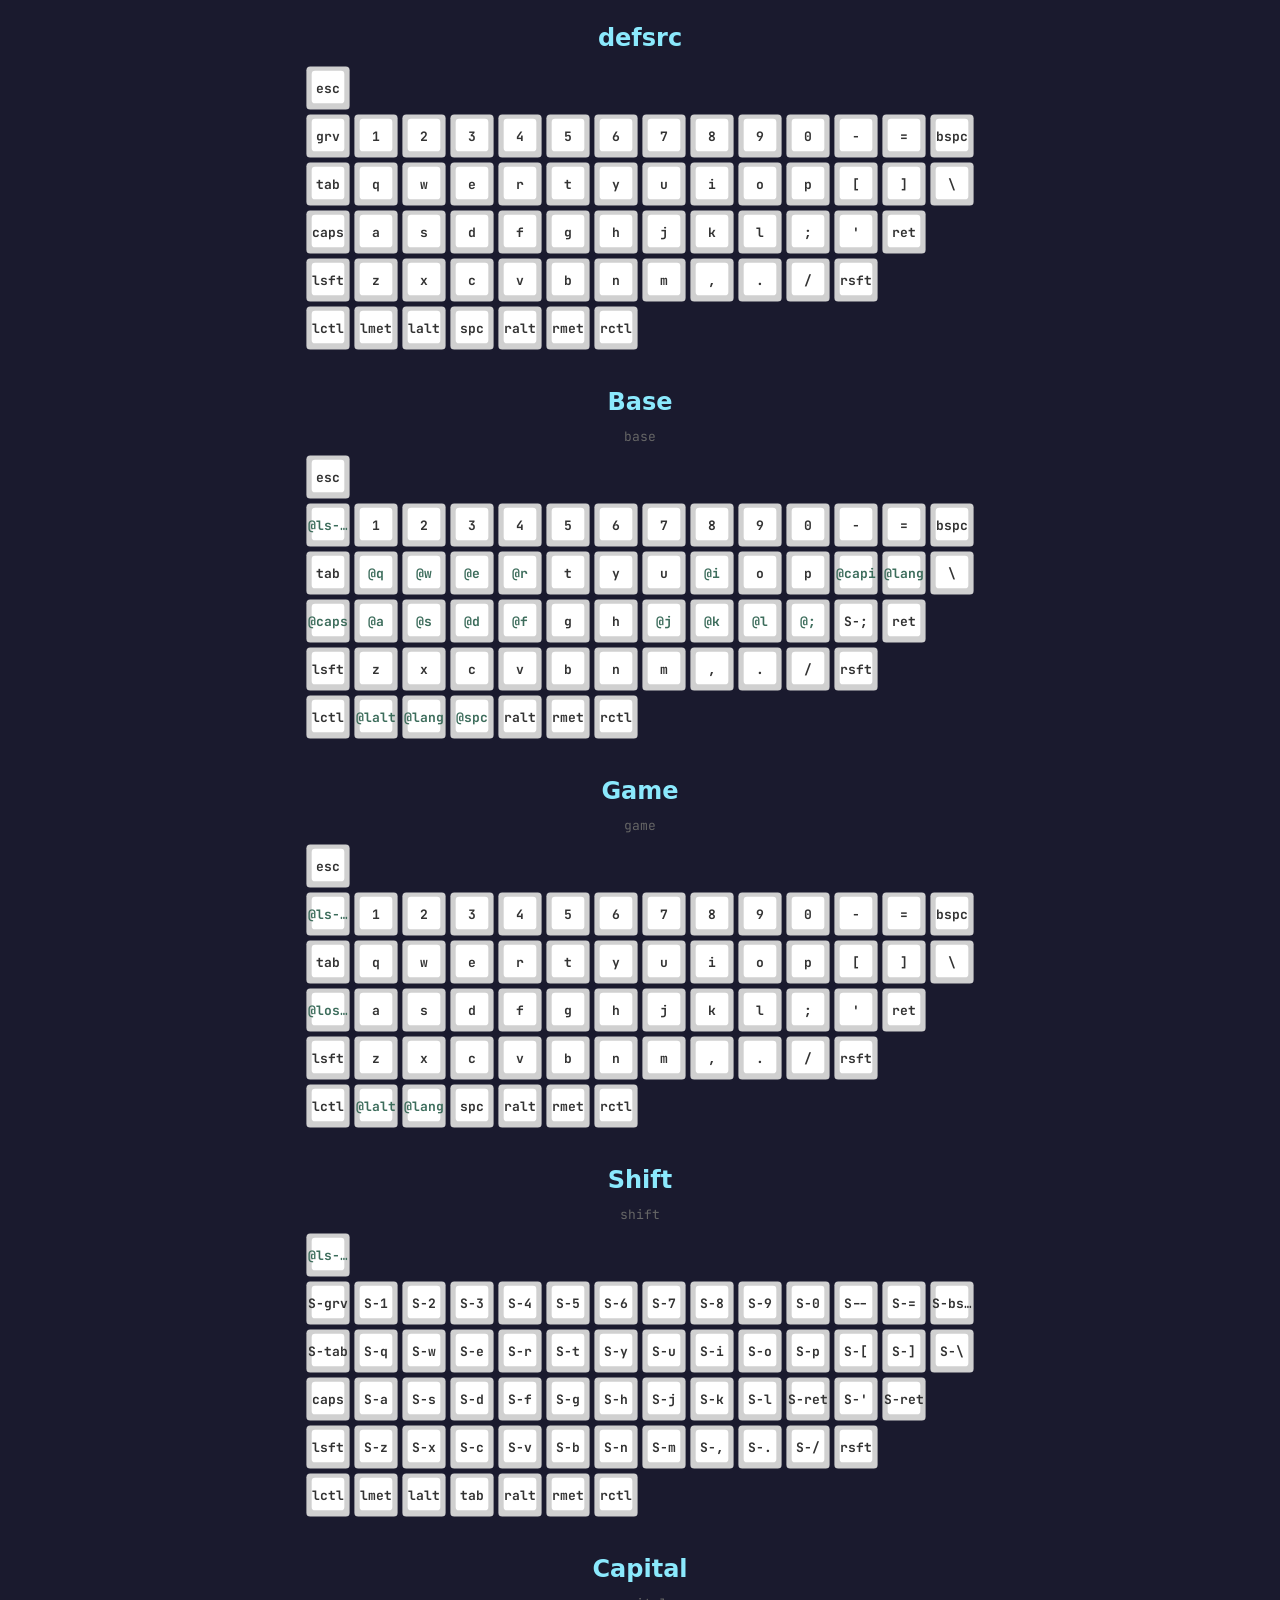
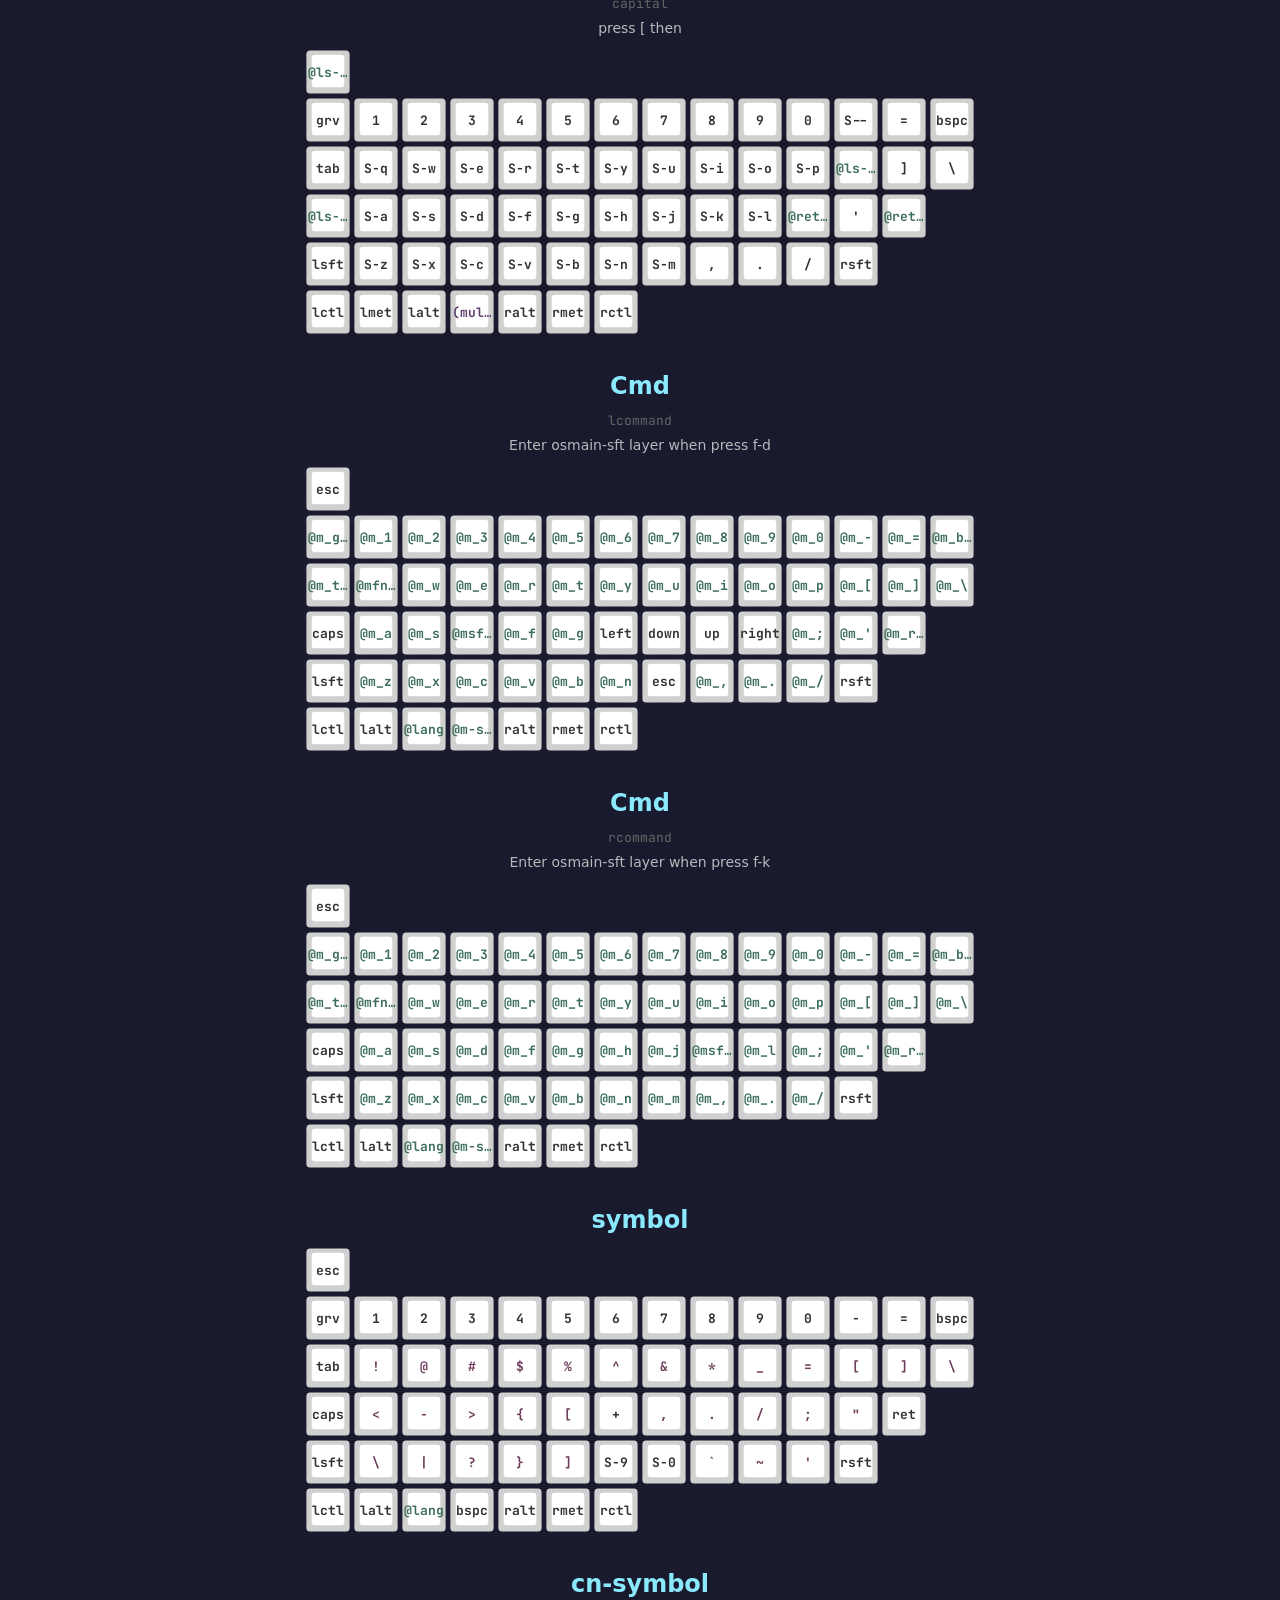
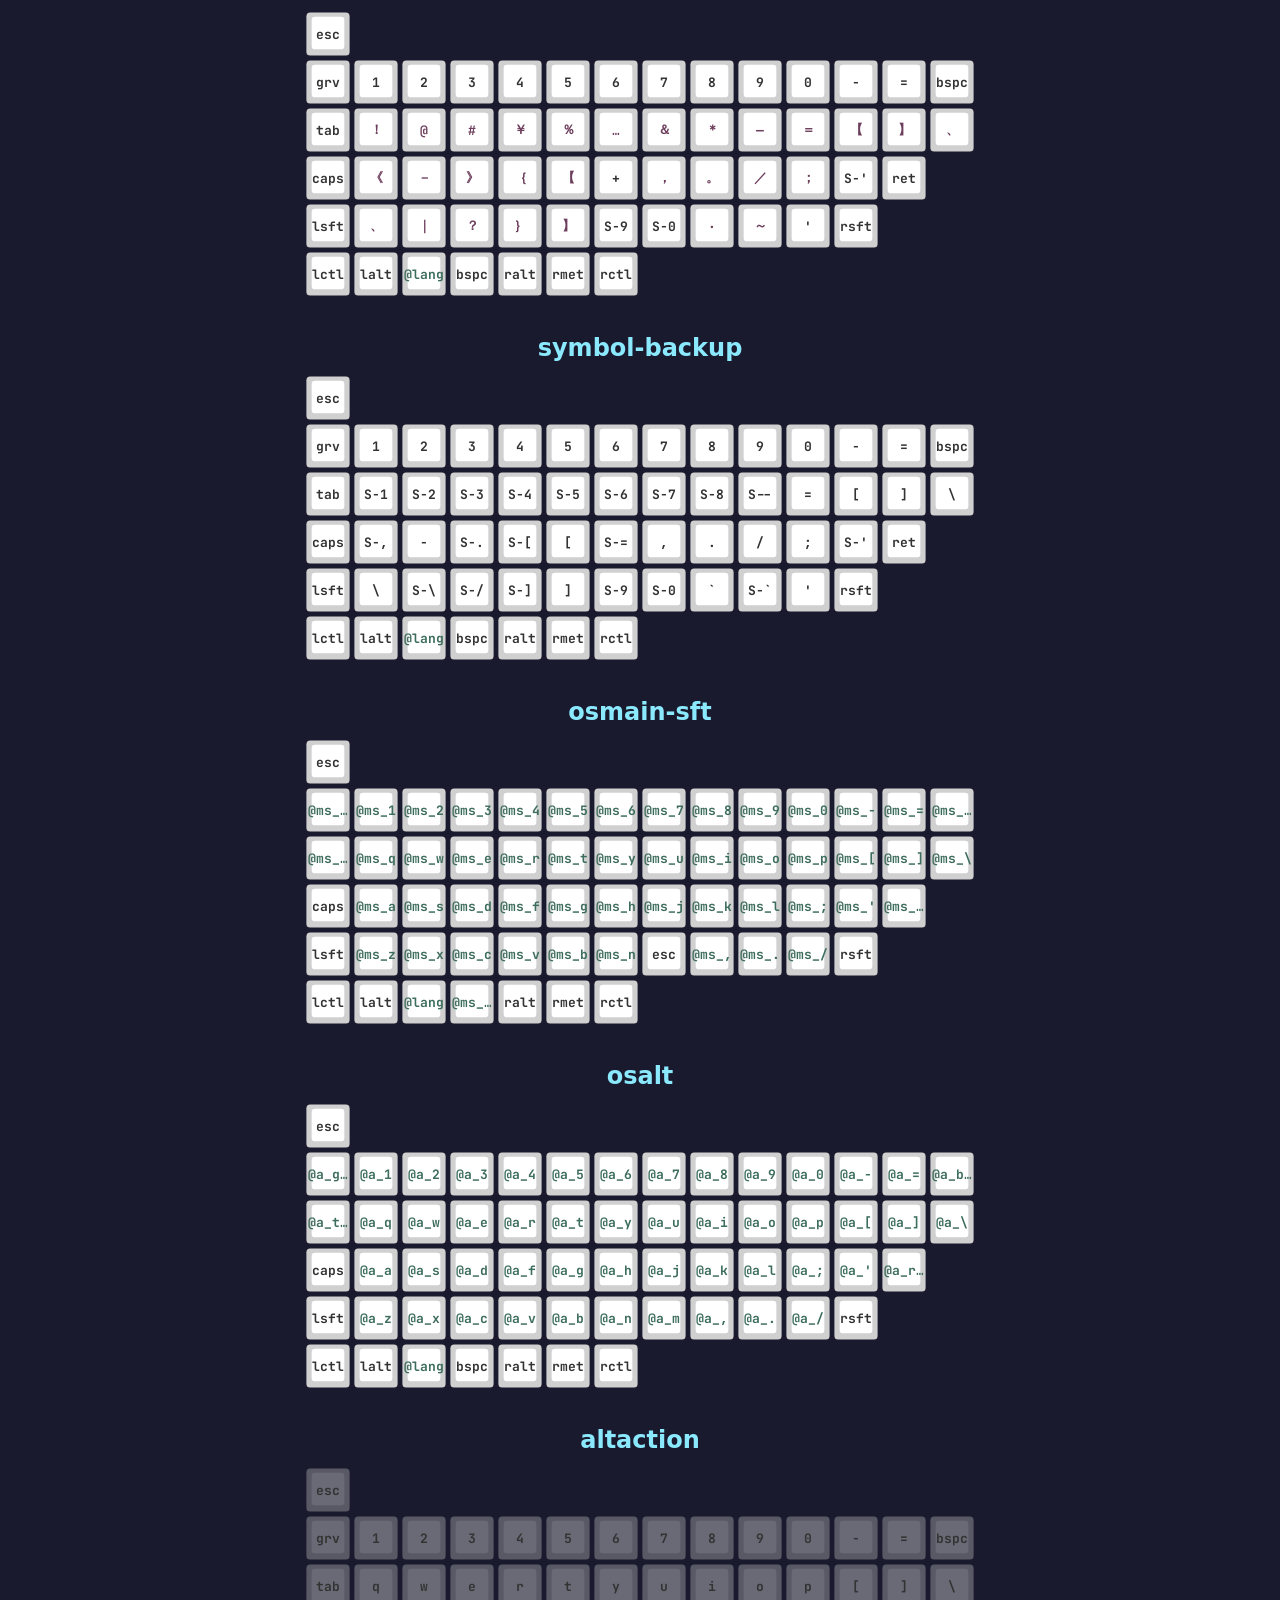
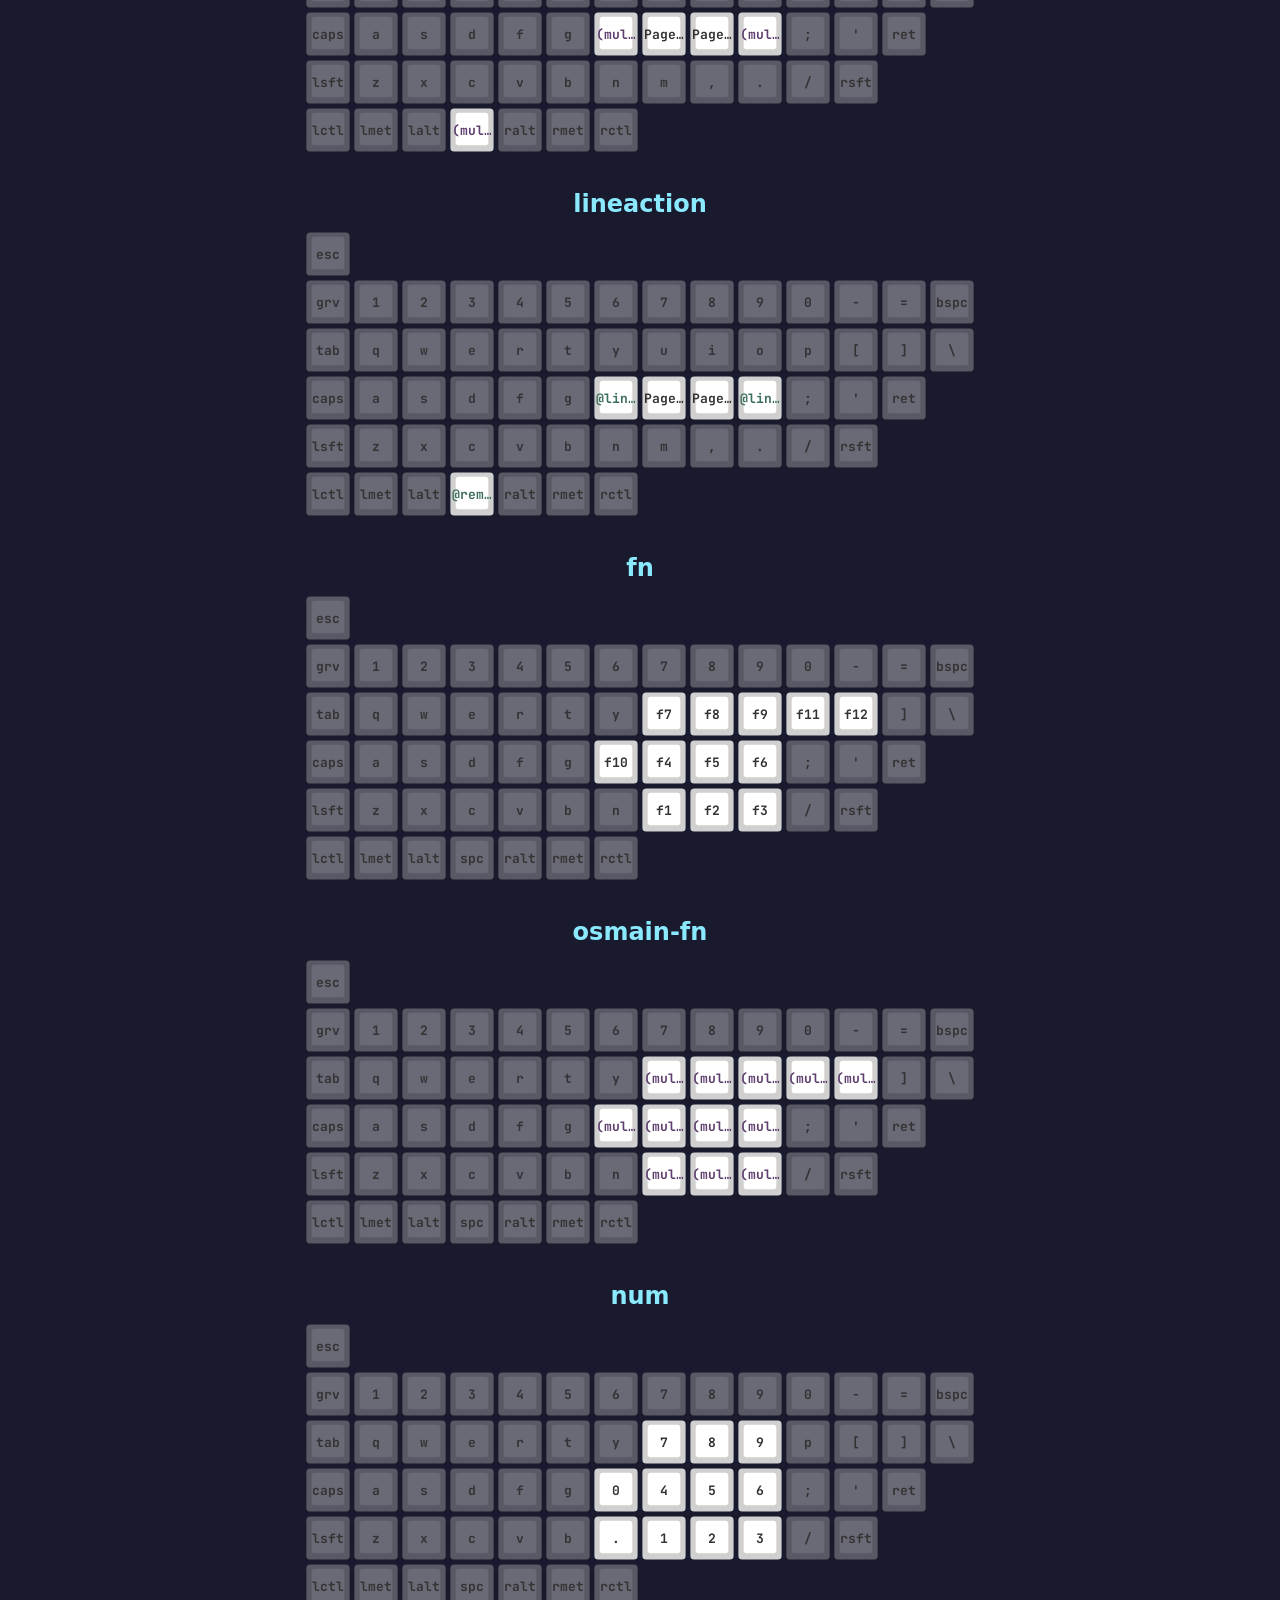
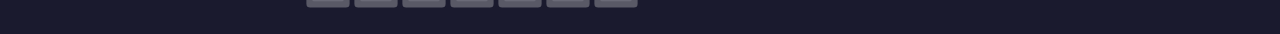
==== commit 7e575a12: "feat: dev mode" ====
--- a/index.html
+++ b/index.html
@@ -5,10 +5,10 @@
         <meta charset="utf-8">
         <meta name="viewport" content="width=device-width, initial-scale=1">
         <link rel="stylesheet" href="./crates/core/assets/style.css">
-        <title>kanata-viewer</title>
+        <title>Kanata Mapping Viewer</title>
         <link rel="preconnect" href="https://fonts.googleapis.com">
         <link rel="preconnect" href="https://fonts.gstatic.com" crossorigin>
-        <link href="https://fonts.googleapis.com/css2?family=Noto+Serif+SC:wght@200..900&display=swap" rel="stylesheet">
+        <link href="https://fonts.googleapis.com/css2?family=JetBrains+Mono:ital,wght@0,100..800;1,100..800&display=swap" rel="stylesheet">
     </head>
     <body>
         <style>.key-bg{position:absolute;inset:0;width:100%;height:100%;pointer-events:none;z-index:0;}.key>*:not(.key-bg){position:relative;z-index:1;}.key.passthrough .key-bg{opacity:0.35;}.key.alias .key-bg{filter:hue-rotate(140deg);}.key.unicode .key-bg{filter:hue-rotate(280deg);}.key.sexpr .key-bg{filter:hue-rotate(220deg);}</style><div class="viewer"><section class="keyboard"><h3>defsrc</h3><div class="grid"><div class="key " style="grid-row: 1;"><svg class="key-bg" xmlns="http://www.w3.org/2000/svg" viewBox="0 0 100 100" preserveAspectRatio="none">
@@ -194,7 +194,7 @@
 </svg><span class="label">rmet</span></div><div class="key " style="grid-row: 6;"><svg class="key-bg" xmlns="http://www.w3.org/2000/svg" viewBox="0 0 100 100" preserveAspectRatio="none">
   <rect x="5" y="5" width="90" height="90" rx="8" fill="#d0d0d0"/>
   <rect x="16" y="14" width="68" height="68" rx="7" fill="#ffffff"/>
-</svg><span class="label">rctl</span></div></div></section><section class="keyboard"><h3>base</h3><div class="grid"><div class="key " style="grid-row: 1;"><svg class="key-bg" xmlns="http://www.w3.org/2000/svg" viewBox="0 0 100 100" preserveAspectRatio="none">
+</svg><span class="label">rctl</span></div></div></section><section class="keyboard"><h3>Base</h3><p class="keyboard-subtitle">base</p><div class="grid"><div class="key " style="grid-row: 1;"><svg class="key-bg" xmlns="http://www.w3.org/2000/svg" viewBox="0 0 100 100" preserveAspectRatio="none">
   <rect x="5" y="5" width="90" height="90" rx="8" fill="#d0d0d0"/>
   <rect x="16" y="14" width="68" height="68" rx="7" fill="#ffffff"/>
 </svg><span class="label">esc</span></div><div class="key alias" style="grid-row: 2;"><svg class="key-bg" xmlns="http://www.w3.org/2000/svg" viewBox="0 0 100 100" preserveAspectRatio="none">
@@ -377,7 +377,7 @@
 </svg><span class="label">rmet</span></div><div class="key " style="grid-row: 6;"><svg class="key-bg" xmlns="http://www.w3.org/2000/svg" viewBox="0 0 100 100" preserveAspectRatio="none">
   <rect x="5" y="5" width="90" height="90" rx="8" fill="#d0d0d0"/>
   <rect x="16" y="14" width="68" height="68" rx="7" fill="#ffffff"/>
-</svg><span class="label">rctl</span></div></div></section><section class="keyboard"><h3>game</h3><div class="grid"><div class="key " style="grid-row: 1;"><svg class="key-bg" xmlns="http://www.w3.org/2000/svg" viewBox="0 0 100 100" preserveAspectRatio="none">
+</svg><span class="label">rctl</span></div></div></section><section class="keyboard"><h3>Game</h3><p class="keyboard-subtitle">game</p><div class="grid"><div class="key " style="grid-row: 1;"><svg class="key-bg" xmlns="http://www.w3.org/2000/svg" viewBox="0 0 100 100" preserveAspectRatio="none">
   <rect x="5" y="5" width="90" height="90" rx="8" fill="#d0d0d0"/>
   <rect x="16" y="14" width="68" height="68" rx="7" fill="#ffffff"/>
 </svg><span class="label">esc</span></div><div class="key alias" style="grid-row: 2;"><svg class="key-bg" xmlns="http://www.w3.org/2000/svg" viewBox="0 0 100 100" preserveAspectRatio="none">
@@ -560,7 +560,7 @@
 </svg><span class="label">rmet</span></div><div class="key " style="grid-row: 6;"><svg class="key-bg" xmlns="http://www.w3.org/2000/svg" viewBox="0 0 100 100" preserveAspectRatio="none">
   <rect x="5" y="5" width="90" height="90" rx="8" fill="#d0d0d0"/>
   <rect x="16" y="14" width="68" height="68" rx="7" fill="#ffffff"/>
-</svg><span class="label">rctl</span></div></div></section><section class="keyboard"><h3>shift</h3><div class="grid"><div class="key alias" style="grid-row: 1;"><svg class="key-bg" xmlns="http://www.w3.org/2000/svg" viewBox="0 0 100 100" preserveAspectRatio="none">
+</svg><span class="label">rctl</span></div></div></section><section class="keyboard"><h3>Shift</h3><p class="keyboard-subtitle">shift</p><div class="grid"><div class="key alias" style="grid-row: 1;"><svg class="key-bg" xmlns="http://www.w3.org/2000/svg" viewBox="0 0 100 100" preserveAspectRatio="none">
   <rect x="5" y="5" width="90" height="90" rx="8" fill="#d0d0d0"/>
   <rect x="16" y="14" width="68" height="68" rx="7" fill="#ffffff"/>
 </svg><span class="label">@ls-base</span><span class="tooltip">(layer-switch base)</span></div><div class="key " style="grid-row: 2;"><svg class="key-bg" xmlns="http://www.w3.org/2000/svg" viewBox="0 0 100 100" preserveAspectRatio="none">
@@ -743,7 +743,7 @@
 </svg><span class="label">rmet</span></div><div class="key " style="grid-row: 6;"><svg class="key-bg" xmlns="http://www.w3.org/2000/svg" viewBox="0 0 100 100" preserveAspectRatio="none">
   <rect x="5" y="5" width="90" height="90" rx="8" fill="#d0d0d0"/>
   <rect x="16" y="14" width="68" height="68" rx="7" fill="#ffffff"/>
-</svg><span class="label">rctl</span></div></div></section><section class="keyboard"><h3>capital</h3><div class="grid"><div class="key alias" style="grid-row: 1;"><svg class="key-bg" xmlns="http://www.w3.org/2000/svg" viewBox="0 0 100 100" preserveAspectRatio="none">
+</svg><span class="label">rctl</span></div></div></section><section class="keyboard"><h3>Capital</h3><p class="keyboard-subtitle">capital</p><p class="keyboard-desc">press [ then</p><div class="grid"><div class="key alias" style="grid-row: 1;"><svg class="key-bg" xmlns="http://www.w3.org/2000/svg" viewBox="0 0 100 100" preserveAspectRatio="none">
   <rect x="5" y="5" width="90" height="90" rx="8" fill="#d0d0d0"/>
   <rect x="16" y="14" width="68" height="68" rx="7" fill="#ffffff"/>
 </svg><span class="label">@ls-base</span><span class="tooltip">(layer-switch base)</span></div><div class="key " style="grid-row: 2;"><svg class="key-bg" xmlns="http://www.w3.org/2000/svg" viewBox="0 0 100 100" preserveAspectRatio="none">
@@ -926,7 +926,7 @@
 </svg><span class="label">rmet</span></div><div class="key " style="grid-row: 6;"><svg class="key-bg" xmlns="http://www.w3.org/2000/svg" viewBox="0 0 100 100" preserveAspectRatio="none">
   <rect x="5" y="5" width="90" height="90" rx="8" fill="#d0d0d0"/>
   <rect x="16" y="14" width="68" height="68" rx="7" fill="#ffffff"/>
-</svg><span class="label">rctl</span></div></div></section><section class="keyboard"><h3>lcommand</h3><div class="grid"><div class="key " style="grid-row: 1;"><svg class="key-bg" xmlns="http://www.w3.org/2000/svg" viewBox="0 0 100 100" preserveAspectRatio="none">
+</svg><span class="label">rctl</span></div></div></section><section class="keyboard"><h3>Cmd</h3><p class="keyboard-subtitle">lcommand</p><p class="keyboard-desc">Enter osmain-sft layer when press f-d</p><div class="grid"><div class="key " style="grid-row: 1;"><svg class="key-bg" xmlns="http://www.w3.org/2000/svg" viewBox="0 0 100 100" preserveAspectRatio="none">
   <rect x="5" y="5" width="90" height="90" rx="8" fill="#d0d0d0"/>
   <rect x="16" y="14" width="68" height="68" rx="7" fill="#ffffff"/>
 </svg><span class="label">esc</span></div><div class="key alias" style="grid-row: 2;"><svg class="key-bg" xmlns="http://www.w3.org/2000/svg" viewBox="0 0 100 100" preserveAspectRatio="none">
@@ -1109,7 +1109,7 @@
 </svg><span class="label">rmet</span></div><div class="key " style="grid-row: 6;"><svg class="key-bg" xmlns="http://www.w3.org/2000/svg" viewBox="0 0 100 100" preserveAspectRatio="none">
   <rect x="5" y="5" width="90" height="90" rx="8" fill="#d0d0d0"/>
   <rect x="16" y="14" width="68" height="68" rx="7" fill="#ffffff"/>
-</svg><span class="label">rctl</span></div></div></section><section class="keyboard"><h3>rcommand</h3><div class="grid"><div class="key " style="grid-row: 1;"><svg class="key-bg" xmlns="http://www.w3.org/2000/svg" viewBox="0 0 100 100" preserveAspectRatio="none">
+</svg><span class="label">rctl</span></div></div></section><section class="keyboard"><h3>Cmd</h3><p class="keyboard-subtitle">rcommand</p><p class="keyboard-desc">Enter osmain-sft layer when press f-k</p><div class="grid"><div class="key " style="grid-row: 1;"><svg class="key-bg" xmlns="http://www.w3.org/2000/svg" viewBox="0 0 100 100" preserveAspectRatio="none">
   <rect x="5" y="5" width="90" height="90" rx="8" fill="#d0d0d0"/>
   <rect x="16" y="14" width="68" height="68" rx="7" fill="#ffffff"/>
 </svg><span class="label">esc</span></div><div class="key alias" style="grid-row: 2;"><svg class="key-bg" xmlns="http://www.w3.org/2000/svg" viewBox="0 0 100 100" preserveAspectRatio="none">
--- a/crates/core/assets/style.css
+++ b/crates/core/assets/style.css
@@ -37,6 +37,22 @@
   text-align: center;
   color: var(--accent);
   font-weight: 600;
+}
+
+.keyboard-subtitle {
+  margin: 0 0 8px;
+  text-align: center;
+  color: var(--muted);
+  font-size: 13px;
+  font-family: "JetBrains Mono", monospace;
+}
+
+.keyboard-desc {
+  margin: 0 0 12px;
+  text-align: center;
+  color: var(--text);
+  font-size: 14px;
+  opacity: 0.8;
 }
 
 .grid {
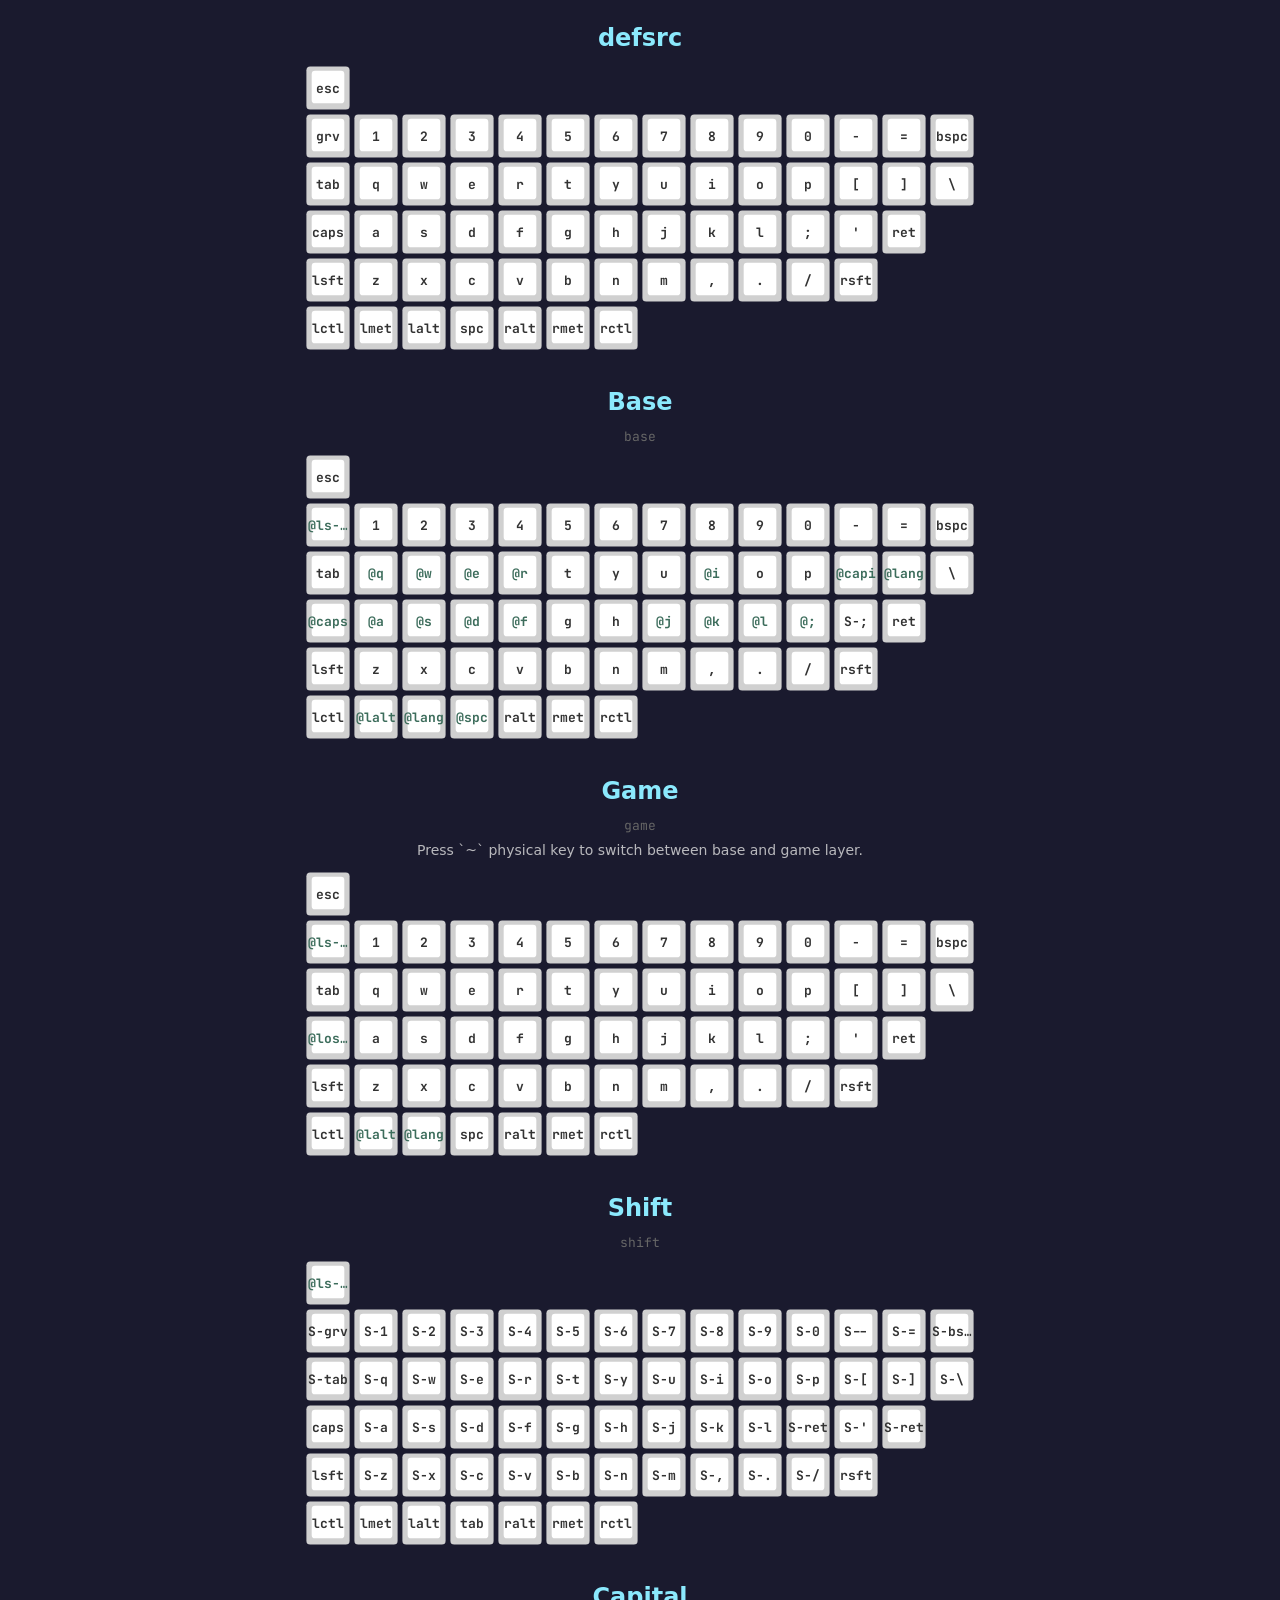
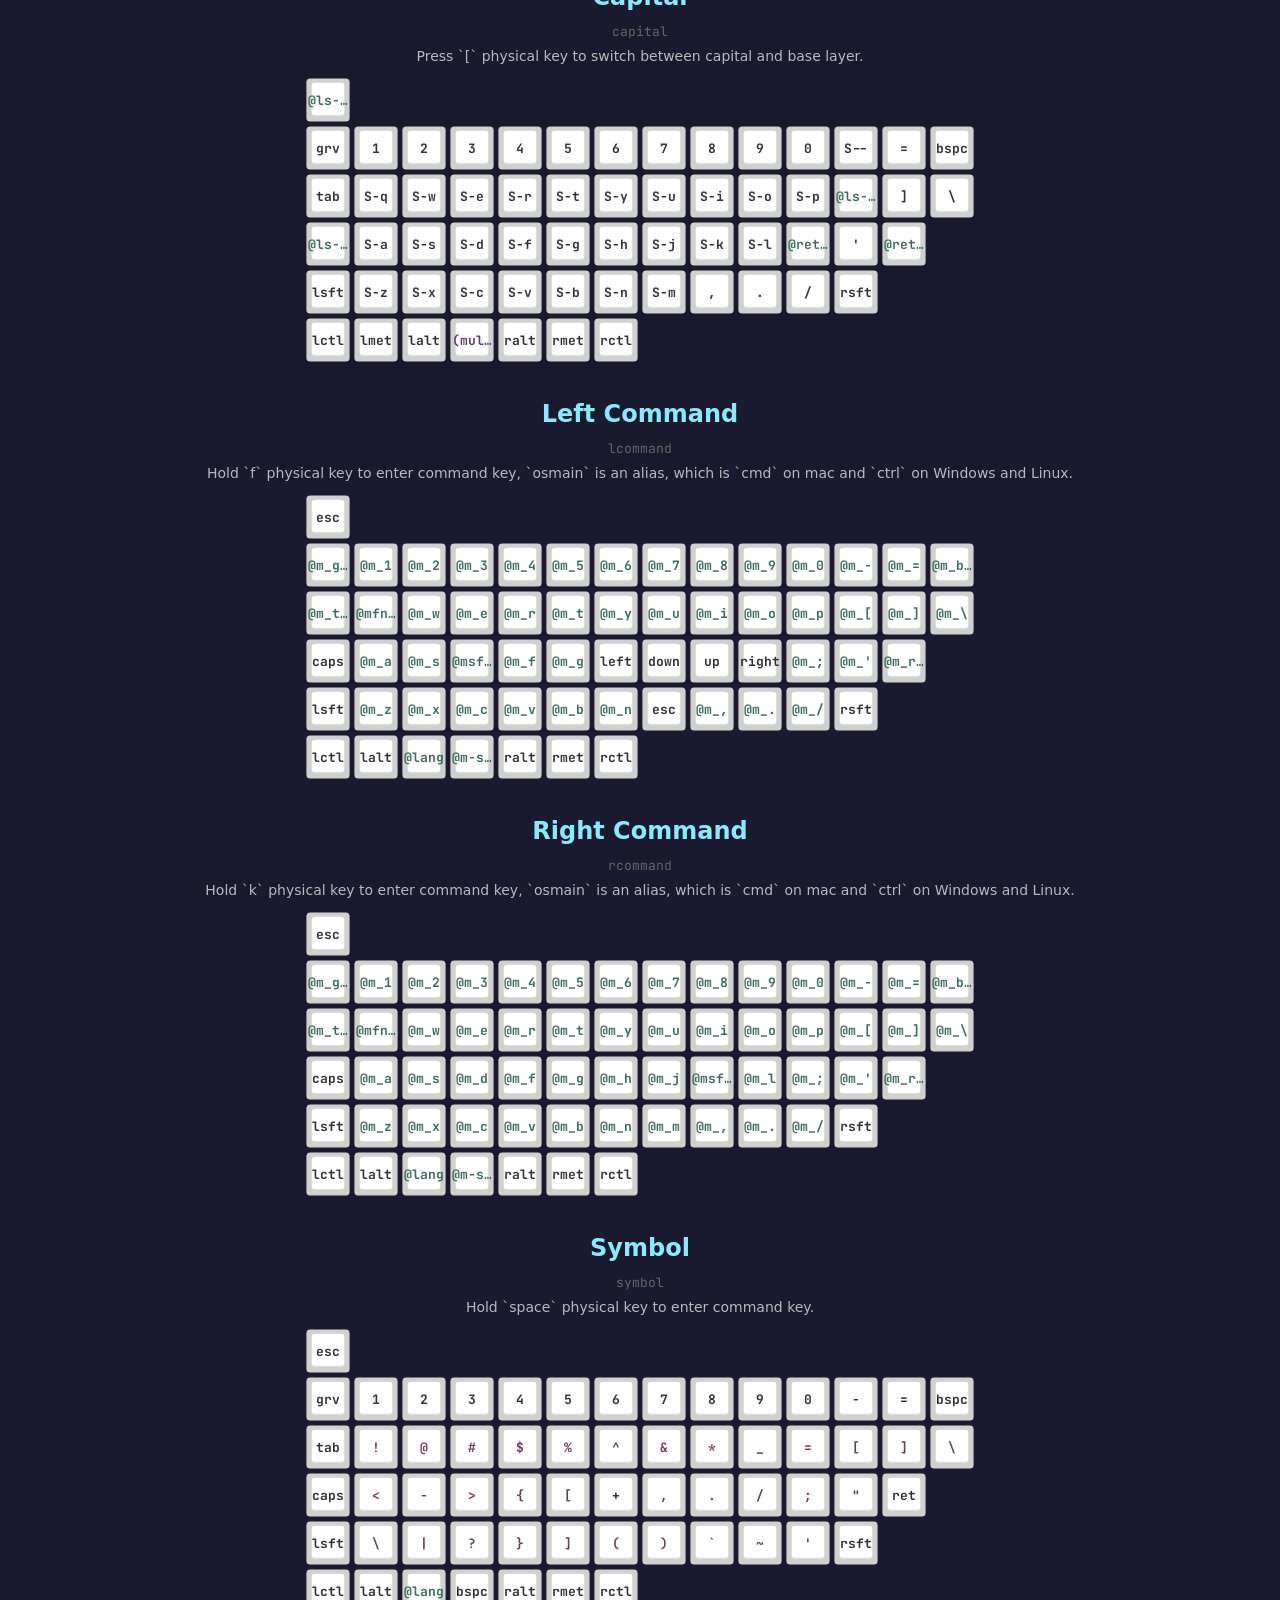
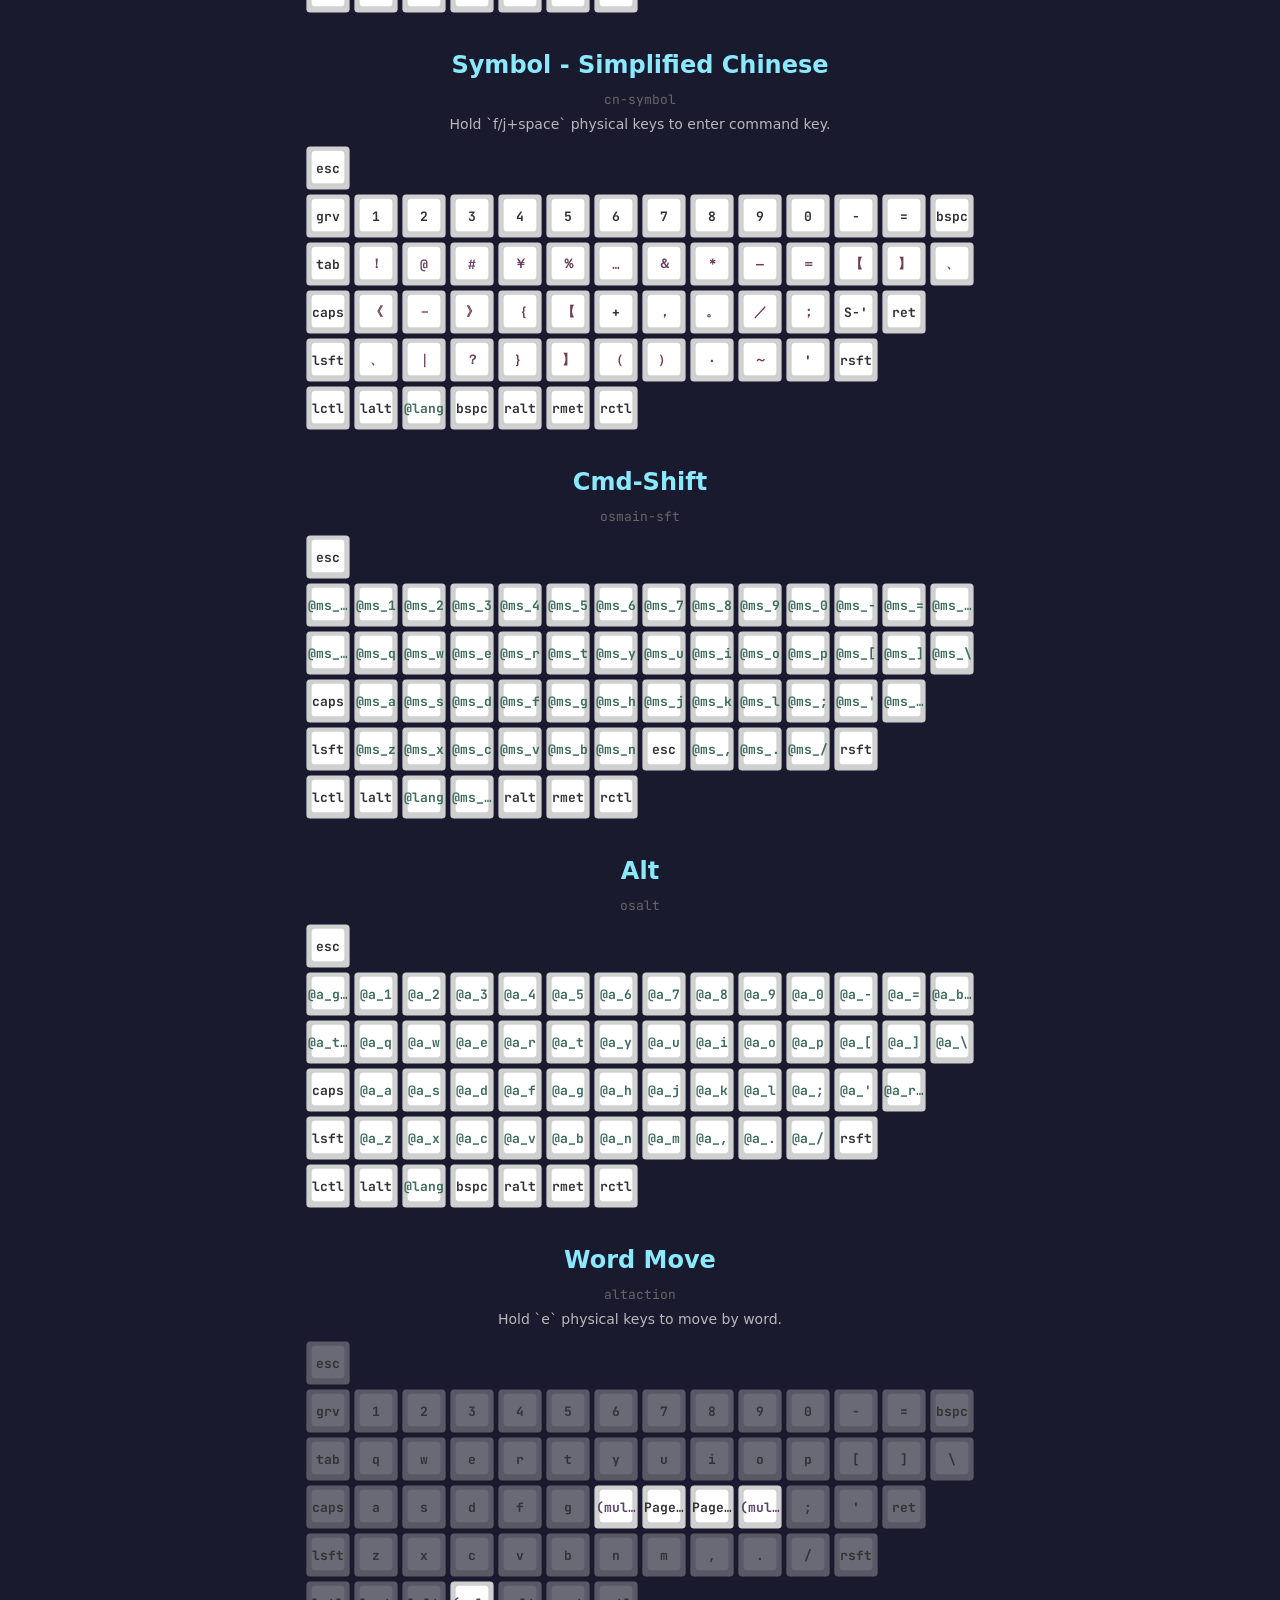
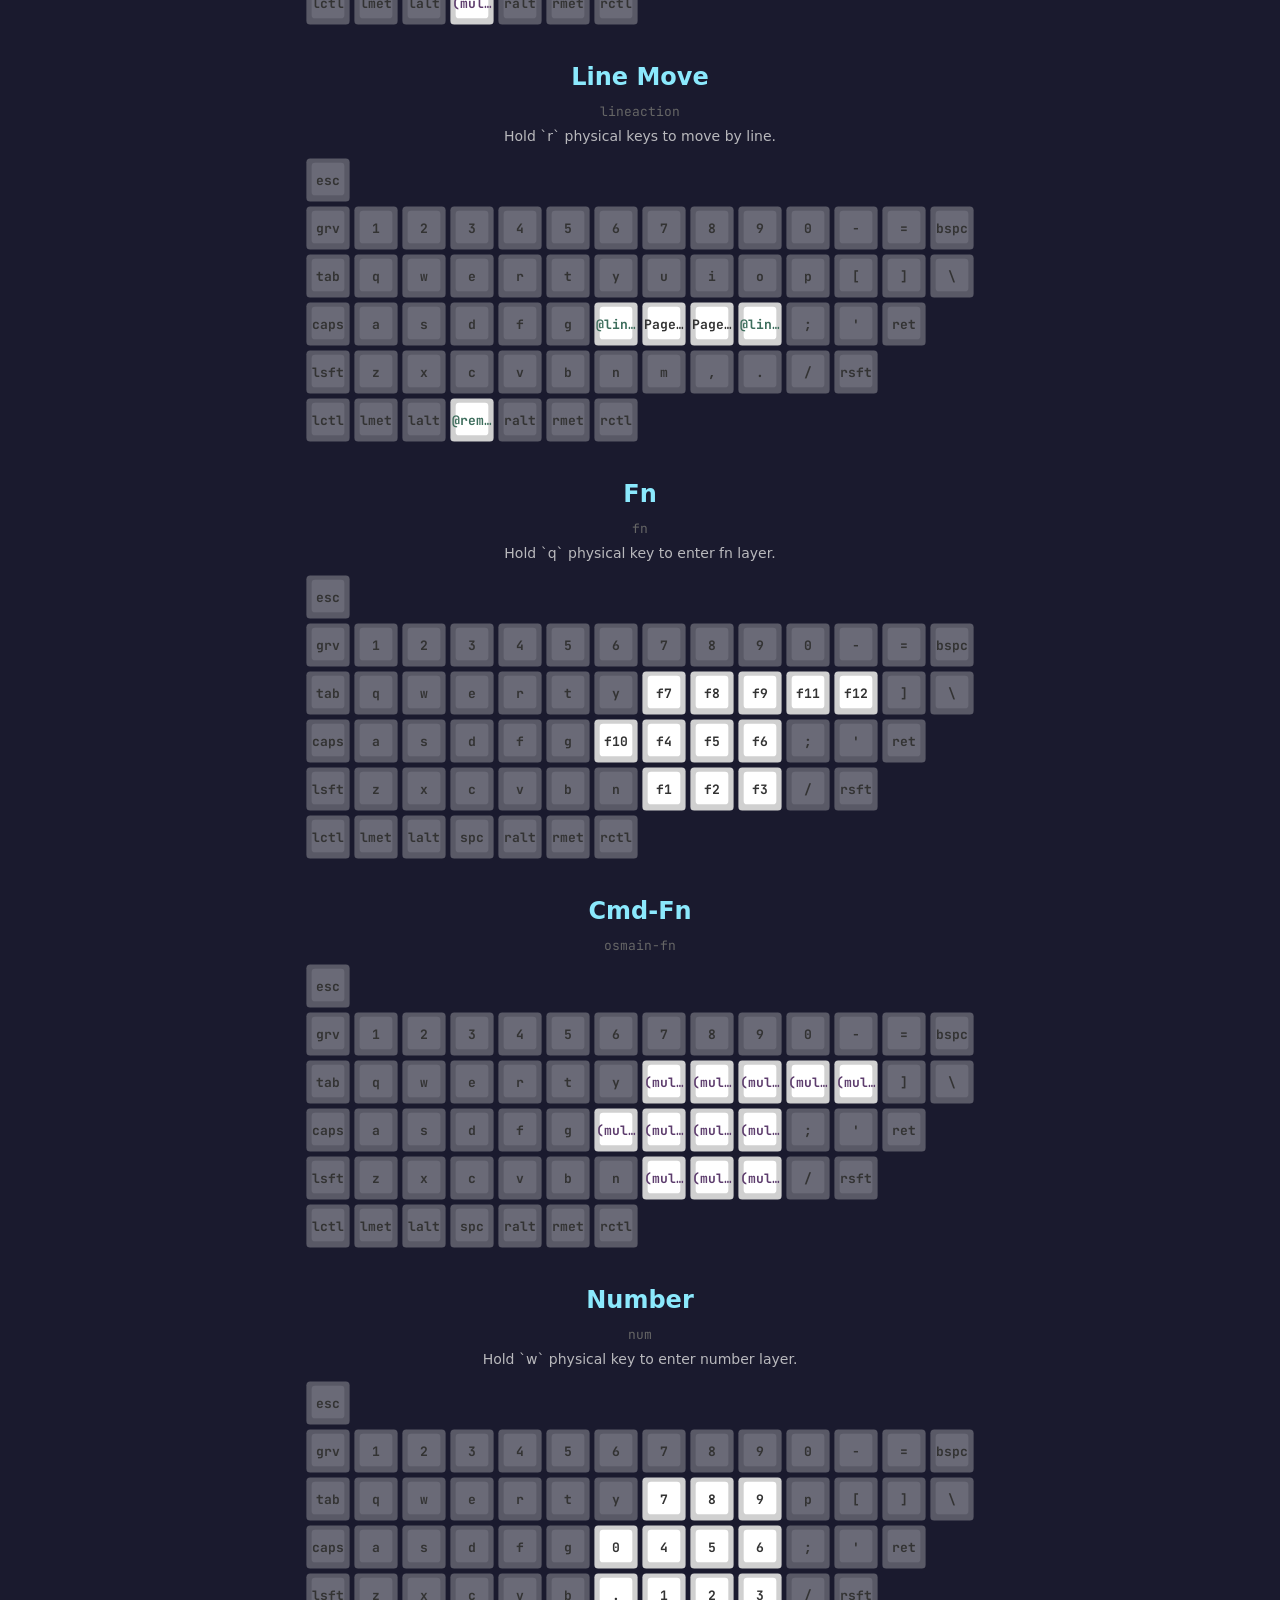
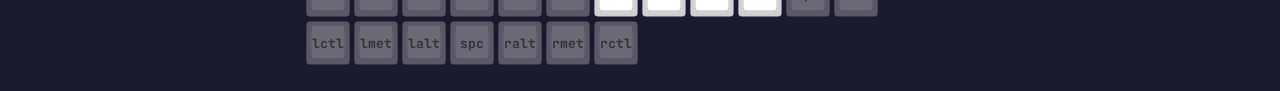
==== commit 6ab585ee: "refactor: restructure layer and display systems" ====
--- a/index.html
+++ b/index.html
@@ -4,7 +4,153 @@
     <head>
         <meta charset="utf-8">
         <meta name="viewport" content="width=device-width, initial-scale=1">
-        <link rel="stylesheet" href="./crates/core/assets/style.css">
+        <style>:root {
+  --bg: #1a1a2e;
+  --panel: #2d2d44;
+  --border: #3d3d5c;
+  --text: #e0e0e0;
+  --muted: #666;
+  --accent: #8be9fd;
+  --key-size: 48px;
+  --grid-gap: 0;
+}
+
+* {
+  box-sizing: border-box;
+}
+
+body {
+  font-family:
+    system-ui,
+    -apple-system,
+    "Segoe UI",
+    sans-serif;
+  background: var(--bg);
+  color: var(--text);
+  margin: 0;
+  padding: 24px;
+}
+
+.viewer {
+  display: flex;
+  flex-direction: column;
+  gap: 36px;
+}
+
+.keyboard h3 {
+  margin: 0 0 12px;
+  font-size: 24px;
+  text-align: center;
+  color: var(--accent);
+  font-weight: 600;
+}
+
+.keyboard-subtitle {
+  margin: 0 0 8px;
+  text-align: center;
+  color: var(--muted);
+  font-size: 13px;
+  font-family: "JetBrains Mono", monospace;
+}
+
+.keyboard-desc {
+  margin: 0 0 12px;
+  text-align: center;
+  color: var(--text);
+  font-size: 14px;
+  opacity: 0.8;
+}
+
+.grid {
+  display: grid;
+  grid-template-columns: repeat(auto-fit, var(--key-size));
+  grid-template-rows: repeat(auto-fill, var(--key-size));
+  gap: var(--grid-gap);
+  justify-content: center;
+}
+
+.key {
+  background-color: transparent;
+  height: var(--key-size);
+  border: none;
+  border-radius: 0;
+  padding: 8px 4px;
+  display: flex;
+  align-items: center;
+  justify-content: center;
+  font-size: 13px;
+  position: relative;
+  overflow: visible;
+  user-select: none;
+  box-shadow: none;
+  transition: filter 0.1s;
+  color: #333;
+}
+
+.key:hover {
+  filter: brightness(0.9);
+}
+
+.key .label {
+  position: relative;
+  white-space: nowrap;
+  overflow: hidden;
+  text-overflow: ellipsis;
+  text-align: center;
+  font-family: "JetBrains Mono", monospace;
+  font-weight: bold;
+}
+
+.key svg {
+  width: var(--key-size);
+  height: var(--key-size);
+}
+
+.key.passthrough {
+  border: none;
+}
+
+.key.alias {
+  color: #3d6d5c;
+  font-weight: bold;
+}
+
+.key.unicode {
+  color: #6d3d5c;
+  font-weight: bold;
+}
+
+.key.sexpr {
+  color: #5d3d6d;
+  font-weight: bold;
+}
+
+.key:hover {
+  z-index: 10;
+}
+
+.key .tooltip {
+  display: none;
+  position: absolute;
+  bottom: calc(100% + 6px);
+  left: 50%;
+  transform: translateX(-50%);
+  background: #000;
+  color: #fff;
+  padding: 6px 10px;
+  border-radius: 4px;
+  font-size: 12px;
+  font-family: "Cascadia Code", "Consolas", monospace;
+  white-space: pre;
+  max-width: 420px;
+  pointer-events: none;
+  box-shadow: 0 2px 8px rgba(0, 0, 0, 0.5);
+}
+
+.key:hover .tooltip {
+  display: block;
+}
+</style>
         <title>Kanata Mapping Viewer</title>
         <link rel="preconnect" href="https://fonts.googleapis.com">
         <link rel="preconnect" href="https://fonts.gstatic.com" crossorigin>
@@ -377,7 +523,7 @@
 </svg><span class="label">rmet</span></div><div class="key " style="grid-row: 6;"><svg class="key-bg" xmlns="http://www.w3.org/2000/svg" viewBox="0 0 100 100" preserveAspectRatio="none">
   <rect x="5" y="5" width="90" height="90" rx="8" fill="#d0d0d0"/>
   <rect x="16" y="14" width="68" height="68" rx="7" fill="#ffffff"/>
-</svg><span class="label">rctl</span></div></div></section><section class="keyboard"><h3>Game</h3><p class="keyboard-subtitle">game</p><div class="grid"><div class="key " style="grid-row: 1;"><svg class="key-bg" xmlns="http://www.w3.org/2000/svg" viewBox="0 0 100 100" preserveAspectRatio="none">
+</svg><span class="label">rctl</span></div></div></section><section class="keyboard"><h3>Game</h3><p class="keyboard-subtitle">game</p><p class="keyboard-desc">Press `~` physical key to switch between base and game layer.</p><div class="grid"><div class="key " style="grid-row: 1;"><svg class="key-bg" xmlns="http://www.w3.org/2000/svg" viewBox="0 0 100 100" preserveAspectRatio="none">
   <rect x="5" y="5" width="90" height="90" rx="8" fill="#d0d0d0"/>
   <rect x="16" y="14" width="68" height="68" rx="7" fill="#ffffff"/>
 </svg><span class="label">esc</span></div><div class="key alias" style="grid-row: 2;"><svg class="key-bg" xmlns="http://www.w3.org/2000/svg" viewBox="0 0 100 100" preserveAspectRatio="none">
@@ -743,7 +889,7 @@
 </svg><span class="label">rmet</span></div><div class="key " style="grid-row: 6;"><svg class="key-bg" xmlns="http://www.w3.org/2000/svg" viewBox="0 0 100 100" preserveAspectRatio="none">
   <rect x="5" y="5" width="90" height="90" rx="8" fill="#d0d0d0"/>
   <rect x="16" y="14" width="68" height="68" rx="7" fill="#ffffff"/>
-</svg><span class="label">rctl</span></div></div></section><section class="keyboard"><h3>Capital</h3><p class="keyboard-subtitle">capital</p><p class="keyboard-desc">press [ then</p><div class="grid"><div class="key alias" style="grid-row: 1;"><svg class="key-bg" xmlns="http://www.w3.org/2000/svg" viewBox="0 0 100 100" preserveAspectRatio="none">
+</svg><span class="label">rctl</span></div></div></section><section class="keyboard"><h3>Capital</h3><p class="keyboard-subtitle">capital</p><p class="keyboard-desc">Press `[` physical key to switch between capital and base layer.</p><div class="grid"><div class="key alias" style="grid-row: 1;"><svg class="key-bg" xmlns="http://www.w3.org/2000/svg" viewBox="0 0 100 100" preserveAspectRatio="none">
   <rect x="5" y="5" width="90" height="90" rx="8" fill="#d0d0d0"/>
   <rect x="16" y="14" width="68" height="68" rx="7" fill="#ffffff"/>
 </svg><span class="label">@ls-base</span><span class="tooltip">(layer-switch base)</span></div><div class="key " style="grid-row: 2;"><svg class="key-bg" xmlns="http://www.w3.org/2000/svg" viewBox="0 0 100 100" preserveAspectRatio="none">
@@ -926,7 +1072,7 @@
 </svg><span class="label">rmet</span></div><div class="key " style="grid-row: 6;"><svg class="key-bg" xmlns="http://www.w3.org/2000/svg" viewBox="0 0 100 100" preserveAspectRatio="none">
   <rect x="5" y="5" width="90" height="90" rx="8" fill="#d0d0d0"/>
   <rect x="16" y="14" width="68" height="68" rx="7" fill="#ffffff"/>
-</svg><span class="label">rctl</span></div></div></section><section class="keyboard"><h3>Cmd</h3><p class="keyboard-subtitle">lcommand</p><p class="keyboard-desc">Enter osmain-sft layer when press f-d</p><div class="grid"><div class="key " style="grid-row: 1;"><svg class="key-bg" xmlns="http://www.w3.org/2000/svg" viewBox="0 0 100 100" preserveAspectRatio="none">
+</svg><span class="label">rctl</span></div></div></section><section class="keyboard"><h3>Left Command</h3><p class="keyboard-subtitle">lcommand</p><p class="keyboard-desc">Hold `f` physical key to enter command key, `osmain` is an alias, which is `cmd` on mac and `ctrl` on Windows and Linux.</p><div class="grid"><div class="key " style="grid-row: 1;"><svg class="key-bg" xmlns="http://www.w3.org/2000/svg" viewBox="0 0 100 100" preserveAspectRatio="none">
   <rect x="5" y="5" width="90" height="90" rx="8" fill="#d0d0d0"/>
   <rect x="16" y="14" width="68" height="68" rx="7" fill="#ffffff"/>
 </svg><span class="label">esc</span></div><div class="key alias" style="grid-row: 2;"><svg class="key-bg" xmlns="http://www.w3.org/2000/svg" viewBox="0 0 100 100" preserveAspectRatio="none">
@@ -1109,7 +1255,7 @@
 </svg><span class="label">rmet</span></div><div class="key " style="grid-row: 6;"><svg class="key-bg" xmlns="http://www.w3.org/2000/svg" viewBox="0 0 100 100" preserveAspectRatio="none">
   <rect x="5" y="5" width="90" height="90" rx="8" fill="#d0d0d0"/>
   <rect x="16" y="14" width="68" height="68" rx="7" fill="#ffffff"/>
-</svg><span class="label">rctl</span></div></div></section><section class="keyboard"><h3>Cmd</h3><p class="keyboard-subtitle">rcommand</p><p class="keyboard-desc">Enter osmain-sft layer when press f-k</p><div class="grid"><div class="key " style="grid-row: 1;"><svg class="key-bg" xmlns="http://www.w3.org/2000/svg" viewBox="0 0 100 100" preserveAspectRatio="none">
+</svg><span class="label">rctl</span></div></div></section><section class="keyboard"><h3>Right Command</h3><p class="keyboard-subtitle">rcommand</p><p class="keyboard-desc">Hold `k` physical key to enter command key, `osmain` is an alias, which is `cmd` on mac and `ctrl` on Windows and Linux.</p><div class="grid"><div class="key " style="grid-row: 1;"><svg class="key-bg" xmlns="http://www.w3.org/2000/svg" viewBox="0 0 100 100" preserveAspectRatio="none">
   <rect x="5" y="5" width="90" height="90" rx="8" fill="#d0d0d0"/>
   <rect x="16" y="14" width="68" height="68" rx="7" fill="#ffffff"/>
 </svg><span class="label">esc</span></div><div class="key alias" style="grid-row: 2;"><svg class="key-bg" xmlns="http://www.w3.org/2000/svg" viewBox="0 0 100 100" preserveAspectRatio="none">
@@ -1292,7 +1438,7 @@
 </svg><span class="label">rmet</span></div><div class="key " style="grid-row: 6;"><svg class="key-bg" xmlns="http://www.w3.org/2000/svg" viewBox="0 0 100 100" preserveAspectRatio="none">
   <rect x="5" y="5" width="90" height="90" rx="8" fill="#d0d0d0"/>
   <rect x="16" y="14" width="68" height="68" rx="7" fill="#ffffff"/>
-</svg><span class="label">rctl</span></div></div></section><section class="keyboard"><h3>symbol</h3><div class="grid"><div class="key " style="grid-row: 1;"><svg class="key-bg" xmlns="http://www.w3.org/2000/svg" viewBox="0 0 100 100" preserveAspectRatio="none">
+</svg><span class="label">rctl</span></div></div></section><section class="keyboard"><h3>Symbol</h3><p class="keyboard-subtitle">symbol</p><p class="keyboard-desc">Hold `space` physical key to enter command key.</p><div class="grid"><div class="key " style="grid-row: 1;"><svg class="key-bg" xmlns="http://www.w3.org/2000/svg" viewBox="0 0 100 100" preserveAspectRatio="none">
   <rect x="5" y="5" width="90" height="90" rx="8" fill="#d0d0d0"/>
   <rect x="16" y="14" width="68" height="68" rx="7" fill="#ffffff"/>
 </svg><span class="label">esc</span></div><div class="key " style="grid-row: 2;"><svg class="key-bg" xmlns="http://www.w3.org/2000/svg" viewBox="0 0 100 100" preserveAspectRatio="none">
@@ -1436,13 +1582,13 @@
 </svg><span class="label">}</span></div><div class="key unicode" style="grid-row: 5;"><svg class="key-bg" xmlns="http://www.w3.org/2000/svg" viewBox="0 0 100 100" preserveAspectRatio="none">
   <rect x="5" y="5" width="90" height="90" rx="8" fill="#d0d0d0"/>
   <rect x="16" y="14" width="68" height="68" rx="7" fill="#ffffff"/>
-</svg><span class="label">]</span></div><div class="key " style="grid-row: 5;"><svg class="key-bg" xmlns="http://www.w3.org/2000/svg" viewBox="0 0 100 100" preserveAspectRatio="none">
-  <rect x="5" y="5" width="90" height="90" rx="8" fill="#d0d0d0"/>
-  <rect x="16" y="14" width="68" height="68" rx="7" fill="#ffffff"/>
-</svg><span class="label">S-9</span></div><div class="key " style="grid-row: 5;"><svg class="key-bg" xmlns="http://www.w3.org/2000/svg" viewBox="0 0 100 100" preserveAspectRatio="none">
-  <rect x="5" y="5" width="90" height="90" rx="8" fill="#d0d0d0"/>
-  <rect x="16" y="14" width="68" height="68" rx="7" fill="#ffffff"/>
-</svg><span class="label">S-0</span></div><div class="key unicode" style="grid-row: 5;"><svg class="key-bg" xmlns="http://www.w3.org/2000/svg" viewBox="0 0 100 100" preserveAspectRatio="none">
+</svg><span class="label">]</span></div><div class="key unicode" style="grid-row: 5;"><svg class="key-bg" xmlns="http://www.w3.org/2000/svg" viewBox="0 0 100 100" preserveAspectRatio="none">
+  <rect x="5" y="5" width="90" height="90" rx="8" fill="#d0d0d0"/>
+  <rect x="16" y="14" width="68" height="68" rx="7" fill="#ffffff"/>
+</svg><span class="label">(</span></div><div class="key unicode" style="grid-row: 5;"><svg class="key-bg" xmlns="http://www.w3.org/2000/svg" viewBox="0 0 100 100" preserveAspectRatio="none">
+  <rect x="5" y="5" width="90" height="90" rx="8" fill="#d0d0d0"/>
+  <rect x="16" y="14" width="68" height="68" rx="7" fill="#ffffff"/>
+</svg><span class="label">)</span></div><div class="key unicode" style="grid-row: 5;"><svg class="key-bg" xmlns="http://www.w3.org/2000/svg" viewBox="0 0 100 100" preserveAspectRatio="none">
   <rect x="5" y="5" width="90" height="90" rx="8" fill="#d0d0d0"/>
   <rect x="16" y="14" width="68" height="68" rx="7" fill="#ffffff"/>
 </svg><span class="label">`</span></div><div class="key unicode" style="grid-row: 5;"><svg class="key-bg" xmlns="http://www.w3.org/2000/svg" viewBox="0 0 100 100" preserveAspectRatio="none">
@@ -1475,7 +1621,7 @@
 </svg><span class="label">rmet</span></div><div class="key " style="grid-row: 6;"><svg class="key-bg" xmlns="http://www.w3.org/2000/svg" viewBox="0 0 100 100" preserveAspectRatio="none">
   <rect x="5" y="5" width="90" height="90" rx="8" fill="#d0d0d0"/>
   <rect x="16" y="14" width="68" height="68" rx="7" fill="#ffffff"/>
-</svg><span class="label">rctl</span></div></div></section><section class="keyboard"><h3>cn-symbol</h3><div class="grid"><div class="key " style="grid-row: 1;"><svg class="key-bg" xmlns="http://www.w3.org/2000/svg" viewBox="0 0 100 100" preserveAspectRatio="none">
+</svg><span class="label">rctl</span></div></div></section><section class="keyboard"><h3>Symbol - Simplified Chinese</h3><p class="keyboard-subtitle">cn-symbol</p><p class="keyboard-desc">Hold `f/j+space` physical keys to enter command key.</p><div class="grid"><div class="key " style="grid-row: 1;"><svg class="key-bg" xmlns="http://www.w3.org/2000/svg" viewBox="0 0 100 100" preserveAspectRatio="none">
   <rect x="5" y="5" width="90" height="90" rx="8" fill="#d0d0d0"/>
   <rect x="16" y="14" width="68" height="68" rx="7" fill="#ffffff"/>
 </svg><span class="label">esc</span></div><div class="key " style="grid-row: 2;"><svg class="key-bg" xmlns="http://www.w3.org/2000/svg" viewBox="0 0 100 100" preserveAspectRatio="none">
@@ -1619,13 +1765,13 @@
 </svg><span class="label">｝</span></div><div class="key unicode" style="grid-row: 5;"><svg class="key-bg" xmlns="http://www.w3.org/2000/svg" viewBox="0 0 100 100" preserveAspectRatio="none">
   <rect x="5" y="5" width="90" height="90" rx="8" fill="#d0d0d0"/>
   <rect x="16" y="14" width="68" height="68" rx="7" fill="#ffffff"/>
-</svg><span class="label">】</span></div><div class="key " style="grid-row: 5;"><svg class="key-bg" xmlns="http://www.w3.org/2000/svg" viewBox="0 0 100 100" preserveAspectRatio="none">
-  <rect x="5" y="5" width="90" height="90" rx="8" fill="#d0d0d0"/>
-  <rect x="16" y="14" width="68" height="68" rx="7" fill="#ffffff"/>
-</svg><span class="label">S-9</span></div><div class="key " style="grid-row: 5;"><svg class="key-bg" xmlns="http://www.w3.org/2000/svg" viewBox="0 0 100 100" preserveAspectRatio="none">
-  <rect x="5" y="5" width="90" height="90" rx="8" fill="#d0d0d0"/>
-  <rect x="16" y="14" width="68" height="68" rx="7" fill="#ffffff"/>
-</svg><span class="label">S-0</span></div><div class="key unicode" style="grid-row: 5;"><svg class="key-bg" xmlns="http://www.w3.org/2000/svg" viewBox="0 0 100 100" preserveAspectRatio="none">
+</svg><span class="label">】</span></div><div class="key unicode" style="grid-row: 5;"><svg class="key-bg" xmlns="http://www.w3.org/2000/svg" viewBox="0 0 100 100" preserveAspectRatio="none">
+  <rect x="5" y="5" width="90" height="90" rx="8" fill="#d0d0d0"/>
+  <rect x="16" y="14" width="68" height="68" rx="7" fill="#ffffff"/>
+</svg><span class="label">（</span></div><div class="key unicode" style="grid-row: 5;"><svg class="key-bg" xmlns="http://www.w3.org/2000/svg" viewBox="0 0 100 100" preserveAspectRatio="none">
+  <rect x="5" y="5" width="90" height="90" rx="8" fill="#d0d0d0"/>
+  <rect x="16" y="14" width="68" height="68" rx="7" fill="#ffffff"/>
+</svg><span class="label">）</span></div><div class="key unicode" style="grid-row: 5;"><svg class="key-bg" xmlns="http://www.w3.org/2000/svg" viewBox="0 0 100 100" preserveAspectRatio="none">
   <rect x="5" y="5" width="90" height="90" rx="8" fill="#d0d0d0"/>
   <rect x="16" y="14" width="68" height="68" rx="7" fill="#ffffff"/>
 </svg><span class="label">·</span></div><div class="key unicode" style="grid-row: 5;"><svg class="key-bg" xmlns="http://www.w3.org/2000/svg" viewBox="0 0 100 100" preserveAspectRatio="none">
@@ -1658,166 +1804,166 @@
 </svg><span class="label">rmet</span></div><div class="key " style="grid-row: 6;"><svg class="key-bg" xmlns="http://www.w3.org/2000/svg" viewBox="0 0 100 100" preserveAspectRatio="none">
   <rect x="5" y="5" width="90" height="90" rx="8" fill="#d0d0d0"/>
   <rect x="16" y="14" width="68" height="68" rx="7" fill="#ffffff"/>
-</svg><span class="label">rctl</span></div></div></section><section class="keyboard"><h3>symbol-backup</h3><div class="grid"><div class="key " style="grid-row: 1;"><svg class="key-bg" xmlns="http://www.w3.org/2000/svg" viewBox="0 0 100 100" preserveAspectRatio="none">
-  <rect x="5" y="5" width="90" height="90" rx="8" fill="#d0d0d0"/>
-  <rect x="16" y="14" width="68" height="68" rx="7" fill="#ffffff"/>
-</svg><span class="label">esc</span></div><div class="key " style="grid-row: 2;"><svg class="key-bg" xmlns="http://www.w3.org/2000/svg" viewBox="0 0 100 100" preserveAspectRatio="none">
-  <rect x="5" y="5" width="90" height="90" rx="8" fill="#d0d0d0"/>
-  <rect x="16" y="14" width="68" height="68" rx="7" fill="#ffffff"/>
-</svg><span class="label">grv</span></div><div class="key " style="grid-row: 2;"><svg class="key-bg" xmlns="http://www.w3.org/2000/svg" viewBox="0 0 100 100" preserveAspectRatio="none">
-  <rect x="5" y="5" width="90" height="90" rx="8" fill="#d0d0d0"/>
-  <rect x="16" y="14" width="68" height="68" rx="7" fill="#ffffff"/>
-</svg><span class="label">1</span></div><div class="key " style="grid-row: 2;"><svg class="key-bg" xmlns="http://www.w3.org/2000/svg" viewBox="0 0 100 100" preserveAspectRatio="none">
-  <rect x="5" y="5" width="90" height="90" rx="8" fill="#d0d0d0"/>
-  <rect x="16" y="14" width="68" height="68" rx="7" fill="#ffffff"/>
-</svg><span class="label">2</span></div><div class="key " style="grid-row: 2;"><svg class="key-bg" xmlns="http://www.w3.org/2000/svg" viewBox="0 0 100 100" preserveAspectRatio="none">
-  <rect x="5" y="5" width="90" height="90" rx="8" fill="#d0d0d0"/>
-  <rect x="16" y="14" width="68" height="68" rx="7" fill="#ffffff"/>
-</svg><span class="label">3</span></div><div class="key " style="grid-row: 2;"><svg class="key-bg" xmlns="http://www.w3.org/2000/svg" viewBox="0 0 100 100" preserveAspectRatio="none">
-  <rect x="5" y="5" width="90" height="90" rx="8" fill="#d0d0d0"/>
-  <rect x="16" y="14" width="68" height="68" rx="7" fill="#ffffff"/>
-</svg><span class="label">4</span></div><div class="key " style="grid-row: 2;"><svg class="key-bg" xmlns="http://www.w3.org/2000/svg" viewBox="0 0 100 100" preserveAspectRatio="none">
-  <rect x="5" y="5" width="90" height="90" rx="8" fill="#d0d0d0"/>
-  <rect x="16" y="14" width="68" height="68" rx="7" fill="#ffffff"/>
-</svg><span class="label">5</span></div><div class="key " style="grid-row: 2;"><svg class="key-bg" xmlns="http://www.w3.org/2000/svg" viewBox="0 0 100 100" preserveAspectRatio="none">
-  <rect x="5" y="5" width="90" height="90" rx="8" fill="#d0d0d0"/>
-  <rect x="16" y="14" width="68" height="68" rx="7" fill="#ffffff"/>
-</svg><span class="label">6</span></div><div class="key " style="grid-row: 2;"><svg class="key-bg" xmlns="http://www.w3.org/2000/svg" viewBox="0 0 100 100" preserveAspectRatio="none">
-  <rect x="5" y="5" width="90" height="90" rx="8" fill="#d0d0d0"/>
-  <rect x="16" y="14" width="68" height="68" rx="7" fill="#ffffff"/>
-</svg><span class="label">7</span></div><div class="key " style="grid-row: 2;"><svg class="key-bg" xmlns="http://www.w3.org/2000/svg" viewBox="0 0 100 100" preserveAspectRatio="none">
-  <rect x="5" y="5" width="90" height="90" rx="8" fill="#d0d0d0"/>
-  <rect x="16" y="14" width="68" height="68" rx="7" fill="#ffffff"/>
-</svg><span class="label">8</span></div><div class="key " style="grid-row: 2;"><svg class="key-bg" xmlns="http://www.w3.org/2000/svg" viewBox="0 0 100 100" preserveAspectRatio="none">
-  <rect x="5" y="5" width="90" height="90" rx="8" fill="#d0d0d0"/>
-  <rect x="16" y="14" width="68" height="68" rx="7" fill="#ffffff"/>
-</svg><span class="label">9</span></div><div class="key " style="grid-row: 2;"><svg class="key-bg" xmlns="http://www.w3.org/2000/svg" viewBox="0 0 100 100" preserveAspectRatio="none">
-  <rect x="5" y="5" width="90" height="90" rx="8" fill="#d0d0d0"/>
-  <rect x="16" y="14" width="68" height="68" rx="7" fill="#ffffff"/>
-</svg><span class="label">0</span></div><div class="key " style="grid-row: 2;"><svg class="key-bg" xmlns="http://www.w3.org/2000/svg" viewBox="0 0 100 100" preserveAspectRatio="none">
-  <rect x="5" y="5" width="90" height="90" rx="8" fill="#d0d0d0"/>
-  <rect x="16" y="14" width="68" height="68" rx="7" fill="#ffffff"/>
-</svg><span class="label">-</span></div><div class="key " style="grid-row: 2;"><svg class="key-bg" xmlns="http://www.w3.org/2000/svg" viewBox="0 0 100 100" preserveAspectRatio="none">
-  <rect x="5" y="5" width="90" height="90" rx="8" fill="#d0d0d0"/>
-  <rect x="16" y="14" width="68" height="68" rx="7" fill="#ffffff"/>
-</svg><span class="label">=</span></div><div class="key " style="grid-row: 2;"><svg class="key-bg" xmlns="http://www.w3.org/2000/svg" viewBox="0 0 100 100" preserveAspectRatio="none">
-  <rect x="5" y="5" width="90" height="90" rx="8" fill="#d0d0d0"/>
-  <rect x="16" y="14" width="68" height="68" rx="7" fill="#ffffff"/>
-</svg><span class="label">bspc</span></div><div class="key " style="grid-row: 3;"><svg class="key-bg" xmlns="http://www.w3.org/2000/svg" viewBox="0 0 100 100" preserveAspectRatio="none">
-  <rect x="5" y="5" width="90" height="90" rx="8" fill="#d0d0d0"/>
-  <rect x="16" y="14" width="68" height="68" rx="7" fill="#ffffff"/>
-</svg><span class="label">tab</span></div><div class="key " style="grid-row: 3;"><svg class="key-bg" xmlns="http://www.w3.org/2000/svg" viewBox="0 0 100 100" preserveAspectRatio="none">
-  <rect x="5" y="5" width="90" height="90" rx="8" fill="#d0d0d0"/>
-  <rect x="16" y="14" width="68" height="68" rx="7" fill="#ffffff"/>
-</svg><span class="label">S-1</span></div><div class="key " style="grid-row: 3;"><svg class="key-bg" xmlns="http://www.w3.org/2000/svg" viewBox="0 0 100 100" preserveAspectRatio="none">
-  <rect x="5" y="5" width="90" height="90" rx="8" fill="#d0d0d0"/>
-  <rect x="16" y="14" width="68" height="68" rx="7" fill="#ffffff"/>
-</svg><span class="label">S-2</span></div><div class="key " style="grid-row: 3;"><svg class="key-bg" xmlns="http://www.w3.org/2000/svg" viewBox="0 0 100 100" preserveAspectRatio="none">
-  <rect x="5" y="5" width="90" height="90" rx="8" fill="#d0d0d0"/>
-  <rect x="16" y="14" width="68" height="68" rx="7" fill="#ffffff"/>
-</svg><span class="label">S-3</span></div><div class="key " style="grid-row: 3;"><svg class="key-bg" xmlns="http://www.w3.org/2000/svg" viewBox="0 0 100 100" preserveAspectRatio="none">
-  <rect x="5" y="5" width="90" height="90" rx="8" fill="#d0d0d0"/>
-  <rect x="16" y="14" width="68" height="68" rx="7" fill="#ffffff"/>
-</svg><span class="label">S-4</span></div><div class="key " style="grid-row: 3;"><svg class="key-bg" xmlns="http://www.w3.org/2000/svg" viewBox="0 0 100 100" preserveAspectRatio="none">
-  <rect x="5" y="5" width="90" height="90" rx="8" fill="#d0d0d0"/>
-  <rect x="16" y="14" width="68" height="68" rx="7" fill="#ffffff"/>
-</svg><span class="label">S-5</span></div><div class="key " style="grid-row: 3;"><svg class="key-bg" xmlns="http://www.w3.org/2000/svg" viewBox="0 0 100 100" preserveAspectRatio="none">
-  <rect x="5" y="5" width="90" height="90" rx="8" fill="#d0d0d0"/>
-  <rect x="16" y="14" width="68" height="68" rx="7" fill="#ffffff"/>
-</svg><span class="label">S-6</span></div><div class="key " style="grid-row: 3;"><svg class="key-bg" xmlns="http://www.w3.org/2000/svg" viewBox="0 0 100 100" preserveAspectRatio="none">
-  <rect x="5" y="5" width="90" height="90" rx="8" fill="#d0d0d0"/>
-  <rect x="16" y="14" width="68" height="68" rx="7" fill="#ffffff"/>
-</svg><span class="label">S-7</span></div><div class="key " style="grid-row: 3;"><svg class="key-bg" xmlns="http://www.w3.org/2000/svg" viewBox="0 0 100 100" preserveAspectRatio="none">
-  <rect x="5" y="5" width="90" height="90" rx="8" fill="#d0d0d0"/>
-  <rect x="16" y="14" width="68" height="68" rx="7" fill="#ffffff"/>
-</svg><span class="label">S-8</span></div><div class="key " style="grid-row: 3;"><svg class="key-bg" xmlns="http://www.w3.org/2000/svg" viewBox="0 0 100 100" preserveAspectRatio="none">
-  <rect x="5" y="5" width="90" height="90" rx="8" fill="#d0d0d0"/>
-  <rect x="16" y="14" width="68" height="68" rx="7" fill="#ffffff"/>
-</svg><span class="label">S--</span></div><div class="key " style="grid-row: 3;"><svg class="key-bg" xmlns="http://www.w3.org/2000/svg" viewBox="0 0 100 100" preserveAspectRatio="none">
-  <rect x="5" y="5" width="90" height="90" rx="8" fill="#d0d0d0"/>
-  <rect x="16" y="14" width="68" height="68" rx="7" fill="#ffffff"/>
-</svg><span class="label">=</span></div><div class="key " style="grid-row: 3;"><svg class="key-bg" xmlns="http://www.w3.org/2000/svg" viewBox="0 0 100 100" preserveAspectRatio="none">
-  <rect x="5" y="5" width="90" height="90" rx="8" fill="#d0d0d0"/>
-  <rect x="16" y="14" width="68" height="68" rx="7" fill="#ffffff"/>
-</svg><span class="label">[</span></div><div class="key " style="grid-row: 3;"><svg class="key-bg" xmlns="http://www.w3.org/2000/svg" viewBox="0 0 100 100" preserveAspectRatio="none">
-  <rect x="5" y="5" width="90" height="90" rx="8" fill="#d0d0d0"/>
-  <rect x="16" y="14" width="68" height="68" rx="7" fill="#ffffff"/>
-</svg><span class="label">]</span></div><div class="key " style="grid-row: 3;"><svg class="key-bg" xmlns="http://www.w3.org/2000/svg" viewBox="0 0 100 100" preserveAspectRatio="none">
-  <rect x="5" y="5" width="90" height="90" rx="8" fill="#d0d0d0"/>
-  <rect x="16" y="14" width="68" height="68" rx="7" fill="#ffffff"/>
-</svg><span class="label">\</span></div><div class="key " style="grid-row: 4;"><svg class="key-bg" xmlns="http://www.w3.org/2000/svg" viewBox="0 0 100 100" preserveAspectRatio="none">
-  <rect x="5" y="5" width="90" height="90" rx="8" fill="#d0d0d0"/>
-  <rect x="16" y="14" width="68" height="68" rx="7" fill="#ffffff"/>
-</svg><span class="label">caps</span></div><div class="key " style="grid-row: 4;"><svg class="key-bg" xmlns="http://www.w3.org/2000/svg" viewBox="0 0 100 100" preserveAspectRatio="none">
-  <rect x="5" y="5" width="90" height="90" rx="8" fill="#d0d0d0"/>
-  <rect x="16" y="14" width="68" height="68" rx="7" fill="#ffffff"/>
-</svg><span class="label">S-,</span></div><div class="key " style="grid-row: 4;"><svg class="key-bg" xmlns="http://www.w3.org/2000/svg" viewBox="0 0 100 100" preserveAspectRatio="none">
-  <rect x="5" y="5" width="90" height="90" rx="8" fill="#d0d0d0"/>
-  <rect x="16" y="14" width="68" height="68" rx="7" fill="#ffffff"/>
-</svg><span class="label">-</span></div><div class="key " style="grid-row: 4;"><svg class="key-bg" xmlns="http://www.w3.org/2000/svg" viewBox="0 0 100 100" preserveAspectRatio="none">
-  <rect x="5" y="5" width="90" height="90" rx="8" fill="#d0d0d0"/>
-  <rect x="16" y="14" width="68" height="68" rx="7" fill="#ffffff"/>
-</svg><span class="label">S-.</span></div><div class="key " style="grid-row: 4;"><svg class="key-bg" xmlns="http://www.w3.org/2000/svg" viewBox="0 0 100 100" preserveAspectRatio="none">
-  <rect x="5" y="5" width="90" height="90" rx="8" fill="#d0d0d0"/>
-  <rect x="16" y="14" width="68" height="68" rx="7" fill="#ffffff"/>
-</svg><span class="label">S-[</span></div><div class="key " style="grid-row: 4;"><svg class="key-bg" xmlns="http://www.w3.org/2000/svg" viewBox="0 0 100 100" preserveAspectRatio="none">
-  <rect x="5" y="5" width="90" height="90" rx="8" fill="#d0d0d0"/>
-  <rect x="16" y="14" width="68" height="68" rx="7" fill="#ffffff"/>
-</svg><span class="label">[</span></div><div class="key " style="grid-row: 4;"><svg class="key-bg" xmlns="http://www.w3.org/2000/svg" viewBox="0 0 100 100" preserveAspectRatio="none">
-  <rect x="5" y="5" width="90" height="90" rx="8" fill="#d0d0d0"/>
-  <rect x="16" y="14" width="68" height="68" rx="7" fill="#ffffff"/>
-</svg><span class="label">S-=</span></div><div class="key " style="grid-row: 4;"><svg class="key-bg" xmlns="http://www.w3.org/2000/svg" viewBox="0 0 100 100" preserveAspectRatio="none">
-  <rect x="5" y="5" width="90" height="90" rx="8" fill="#d0d0d0"/>
-  <rect x="16" y="14" width="68" height="68" rx="7" fill="#ffffff"/>
-</svg><span class="label">,</span></div><div class="key " style="grid-row: 4;"><svg class="key-bg" xmlns="http://www.w3.org/2000/svg" viewBox="0 0 100 100" preserveAspectRatio="none">
-  <rect x="5" y="5" width="90" height="90" rx="8" fill="#d0d0d0"/>
-  <rect x="16" y="14" width="68" height="68" rx="7" fill="#ffffff"/>
-</svg><span class="label">.</span></div><div class="key " style="grid-row: 4;"><svg class="key-bg" xmlns="http://www.w3.org/2000/svg" viewBox="0 0 100 100" preserveAspectRatio="none">
-  <rect x="5" y="5" width="90" height="90" rx="8" fill="#d0d0d0"/>
-  <rect x="16" y="14" width="68" height="68" rx="7" fill="#ffffff"/>
-</svg><span class="label">/</span></div><div class="key " style="grid-row: 4;"><svg class="key-bg" xmlns="http://www.w3.org/2000/svg" viewBox="0 0 100 100" preserveAspectRatio="none">
-  <rect x="5" y="5" width="90" height="90" rx="8" fill="#d0d0d0"/>
-  <rect x="16" y="14" width="68" height="68" rx="7" fill="#ffffff"/>
-</svg><span class="label">;</span></div><div class="key " style="grid-row: 4;"><svg class="key-bg" xmlns="http://www.w3.org/2000/svg" viewBox="0 0 100 100" preserveAspectRatio="none">
-  <rect x="5" y="5" width="90" height="90" rx="8" fill="#d0d0d0"/>
-  <rect x="16" y="14" width="68" height="68" rx="7" fill="#ffffff"/>
-</svg><span class="label">S-'</span></div><div class="key " style="grid-row: 4;"><svg class="key-bg" xmlns="http://www.w3.org/2000/svg" viewBox="0 0 100 100" preserveAspectRatio="none">
-  <rect x="5" y="5" width="90" height="90" rx="8" fill="#d0d0d0"/>
-  <rect x="16" y="14" width="68" height="68" rx="7" fill="#ffffff"/>
-</svg><span class="label">ret</span></div><div class="key " style="grid-row: 5;"><svg class="key-bg" xmlns="http://www.w3.org/2000/svg" viewBox="0 0 100 100" preserveAspectRatio="none">
-  <rect x="5" y="5" width="90" height="90" rx="8" fill="#d0d0d0"/>
-  <rect x="16" y="14" width="68" height="68" rx="7" fill="#ffffff"/>
-</svg><span class="label">lsft</span></div><div class="key " style="grid-row: 5;"><svg class="key-bg" xmlns="http://www.w3.org/2000/svg" viewBox="0 0 100 100" preserveAspectRatio="none">
-  <rect x="5" y="5" width="90" height="90" rx="8" fill="#d0d0d0"/>
-  <rect x="16" y="14" width="68" height="68" rx="7" fill="#ffffff"/>
-</svg><span class="label">\</span></div><div class="key " style="grid-row: 5;"><svg class="key-bg" xmlns="http://www.w3.org/2000/svg" viewBox="0 0 100 100" preserveAspectRatio="none">
-  <rect x="5" y="5" width="90" height="90" rx="8" fill="#d0d0d0"/>
-  <rect x="16" y="14" width="68" height="68" rx="7" fill="#ffffff"/>
-</svg><span class="label">S-\</span></div><div class="key " style="grid-row: 5;"><svg class="key-bg" xmlns="http://www.w3.org/2000/svg" viewBox="0 0 100 100" preserveAspectRatio="none">
-  <rect x="5" y="5" width="90" height="90" rx="8" fill="#d0d0d0"/>
-  <rect x="16" y="14" width="68" height="68" rx="7" fill="#ffffff"/>
-</svg><span class="label">S-/</span></div><div class="key " style="grid-row: 5;"><svg class="key-bg" xmlns="http://www.w3.org/2000/svg" viewBox="0 0 100 100" preserveAspectRatio="none">
-  <rect x="5" y="5" width="90" height="90" rx="8" fill="#d0d0d0"/>
-  <rect x="16" y="14" width="68" height="68" rx="7" fill="#ffffff"/>
-</svg><span class="label">S-]</span></div><div class="key " style="grid-row: 5;"><svg class="key-bg" xmlns="http://www.w3.org/2000/svg" viewBox="0 0 100 100" preserveAspectRatio="none">
-  <rect x="5" y="5" width="90" height="90" rx="8" fill="#d0d0d0"/>
-  <rect x="16" y="14" width="68" height="68" rx="7" fill="#ffffff"/>
-</svg><span class="label">]</span></div><div class="key " style="grid-row: 5;"><svg class="key-bg" xmlns="http://www.w3.org/2000/svg" viewBox="0 0 100 100" preserveAspectRatio="none">
-  <rect x="5" y="5" width="90" height="90" rx="8" fill="#d0d0d0"/>
-  <rect x="16" y="14" width="68" height="68" rx="7" fill="#ffffff"/>
-</svg><span class="label">S-9</span></div><div class="key " style="grid-row: 5;"><svg class="key-bg" xmlns="http://www.w3.org/2000/svg" viewBox="0 0 100 100" preserveAspectRatio="none">
-  <rect x="5" y="5" width="90" height="90" rx="8" fill="#d0d0d0"/>
-  <rect x="16" y="14" width="68" height="68" rx="7" fill="#ffffff"/>
-</svg><span class="label">S-0</span></div><div class="key " style="grid-row: 5;"><svg class="key-bg" xmlns="http://www.w3.org/2000/svg" viewBox="0 0 100 100" preserveAspectRatio="none">
-  <rect x="5" y="5" width="90" height="90" rx="8" fill="#d0d0d0"/>
-  <rect x="16" y="14" width="68" height="68" rx="7" fill="#ffffff"/>
-</svg><span class="label">`</span></div><div class="key " style="grid-row: 5;"><svg class="key-bg" xmlns="http://www.w3.org/2000/svg" viewBox="0 0 100 100" preserveAspectRatio="none">
-  <rect x="5" y="5" width="90" height="90" rx="8" fill="#d0d0d0"/>
-  <rect x="16" y="14" width="68" height="68" rx="7" fill="#ffffff"/>
-</svg><span class="label">S-`</span></div><div class="key " style="grid-row: 5;"><svg class="key-bg" xmlns="http://www.w3.org/2000/svg" viewBox="0 0 100 100" preserveAspectRatio="none">
-  <rect x="5" y="5" width="90" height="90" rx="8" fill="#d0d0d0"/>
-  <rect x="16" y="14" width="68" height="68" rx="7" fill="#ffffff"/>
-</svg><span class="label">'</span></div><div class="key " style="grid-row: 5;"><svg class="key-bg" xmlns="http://www.w3.org/2000/svg" viewBox="0 0 100 100" preserveAspectRatio="none">
+</svg><span class="label">rctl</span></div></div></section><section class="keyboard"><h3>Cmd-Shift</h3><p class="keyboard-subtitle">osmain-sft</p><div class="grid"><div class="key " style="grid-row: 1;"><svg class="key-bg" xmlns="http://www.w3.org/2000/svg" viewBox="0 0 100 100" preserveAspectRatio="none">
+  <rect x="5" y="5" width="90" height="90" rx="8" fill="#d0d0d0"/>
+  <rect x="16" y="14" width="68" height="68" rx="7" fill="#ffffff"/>
+</svg><span class="label">esc</span></div><div class="key alias" style="grid-row: 2;"><svg class="key-bg" xmlns="http://www.w3.org/2000/svg" viewBox="0 0 100 100" preserveAspectRatio="none">
+  <rect x="5" y="5" width="90" height="90" rx="8" fill="#d0d0d0"/>
+  <rect x="16" y="14" width="68" height="68" rx="7" fill="#ffffff"/>
+</svg><span class="label">@ms_grv</span><span class="tooltip">(multi @losmain lsft grv)</span></div><div class="key alias" style="grid-row: 2;"><svg class="key-bg" xmlns="http://www.w3.org/2000/svg" viewBox="0 0 100 100" preserveAspectRatio="none">
+  <rect x="5" y="5" width="90" height="90" rx="8" fill="#d0d0d0"/>
+  <rect x="16" y="14" width="68" height="68" rx="7" fill="#ffffff"/>
+</svg><span class="label">@ms_1</span><span class="tooltip">(multi @losmain lsft 1)</span></div><div class="key alias" style="grid-row: 2;"><svg class="key-bg" xmlns="http://www.w3.org/2000/svg" viewBox="0 0 100 100" preserveAspectRatio="none">
+  <rect x="5" y="5" width="90" height="90" rx="8" fill="#d0d0d0"/>
+  <rect x="16" y="14" width="68" height="68" rx="7" fill="#ffffff"/>
+</svg><span class="label">@ms_2</span><span class="tooltip">(multi @losmain lsft 2)</span></div><div class="key alias" style="grid-row: 2;"><svg class="key-bg" xmlns="http://www.w3.org/2000/svg" viewBox="0 0 100 100" preserveAspectRatio="none">
+  <rect x="5" y="5" width="90" height="90" rx="8" fill="#d0d0d0"/>
+  <rect x="16" y="14" width="68" height="68" rx="7" fill="#ffffff"/>
+</svg><span class="label">@ms_3</span><span class="tooltip">(multi @losmain lsft 3)</span></div><div class="key alias" style="grid-row: 2;"><svg class="key-bg" xmlns="http://www.w3.org/2000/svg" viewBox="0 0 100 100" preserveAspectRatio="none">
+  <rect x="5" y="5" width="90" height="90" rx="8" fill="#d0d0d0"/>
+  <rect x="16" y="14" width="68" height="68" rx="7" fill="#ffffff"/>
+</svg><span class="label">@ms_4</span><span class="tooltip">(multi @losmain lsft 4)</span></div><div class="key alias" style="grid-row: 2;"><svg class="key-bg" xmlns="http://www.w3.org/2000/svg" viewBox="0 0 100 100" preserveAspectRatio="none">
+  <rect x="5" y="5" width="90" height="90" rx="8" fill="#d0d0d0"/>
+  <rect x="16" y="14" width="68" height="68" rx="7" fill="#ffffff"/>
+</svg><span class="label">@ms_5</span><span class="tooltip">(multi @losmain lsft 5)</span></div><div class="key alias" style="grid-row: 2;"><svg class="key-bg" xmlns="http://www.w3.org/2000/svg" viewBox="0 0 100 100" preserveAspectRatio="none">
+  <rect x="5" y="5" width="90" height="90" rx="8" fill="#d0d0d0"/>
+  <rect x="16" y="14" width="68" height="68" rx="7" fill="#ffffff"/>
+</svg><span class="label">@ms_6</span><span class="tooltip">(multi @losmain lsft 6)</span></div><div class="key alias" style="grid-row: 2;"><svg class="key-bg" xmlns="http://www.w3.org/2000/svg" viewBox="0 0 100 100" preserveAspectRatio="none">
+  <rect x="5" y="5" width="90" height="90" rx="8" fill="#d0d0d0"/>
+  <rect x="16" y="14" width="68" height="68" rx="7" fill="#ffffff"/>
+</svg><span class="label">@ms_7</span><span class="tooltip">(multi @losmain lsft 7)</span></div><div class="key alias" style="grid-row: 2;"><svg class="key-bg" xmlns="http://www.w3.org/2000/svg" viewBox="0 0 100 100" preserveAspectRatio="none">
+  <rect x="5" y="5" width="90" height="90" rx="8" fill="#d0d0d0"/>
+  <rect x="16" y="14" width="68" height="68" rx="7" fill="#ffffff"/>
+</svg><span class="label">@ms_8</span><span class="tooltip">(multi @losmain lsft 8)</span></div><div class="key alias" style="grid-row: 2;"><svg class="key-bg" xmlns="http://www.w3.org/2000/svg" viewBox="0 0 100 100" preserveAspectRatio="none">
+  <rect x="5" y="5" width="90" height="90" rx="8" fill="#d0d0d0"/>
+  <rect x="16" y="14" width="68" height="68" rx="7" fill="#ffffff"/>
+</svg><span class="label">@ms_9</span><span class="tooltip">(multi @losmain lsft 9)</span></div><div class="key alias" style="grid-row: 2;"><svg class="key-bg" xmlns="http://www.w3.org/2000/svg" viewBox="0 0 100 100" preserveAspectRatio="none">
+  <rect x="5" y="5" width="90" height="90" rx="8" fill="#d0d0d0"/>
+  <rect x="16" y="14" width="68" height="68" rx="7" fill="#ffffff"/>
+</svg><span class="label">@ms_0</span><span class="tooltip">(multi @losmain lsft 0)</span></div><div class="key alias" style="grid-row: 2;"><svg class="key-bg" xmlns="http://www.w3.org/2000/svg" viewBox="0 0 100 100" preserveAspectRatio="none">
+  <rect x="5" y="5" width="90" height="90" rx="8" fill="#d0d0d0"/>
+  <rect x="16" y="14" width="68" height="68" rx="7" fill="#ffffff"/>
+</svg><span class="label">@ms_-</span><span class="tooltip">(multi @losmain lsft -)</span></div><div class="key alias" style="grid-row: 2;"><svg class="key-bg" xmlns="http://www.w3.org/2000/svg" viewBox="0 0 100 100" preserveAspectRatio="none">
+  <rect x="5" y="5" width="90" height="90" rx="8" fill="#d0d0d0"/>
+  <rect x="16" y="14" width="68" height="68" rx="7" fill="#ffffff"/>
+</svg><span class="label">@ms_=</span><span class="tooltip">(multi @losmain lsft =)</span></div><div class="key alias" style="grid-row: 2;"><svg class="key-bg" xmlns="http://www.w3.org/2000/svg" viewBox="0 0 100 100" preserveAspectRatio="none">
+  <rect x="5" y="5" width="90" height="90" rx="8" fill="#d0d0d0"/>
+  <rect x="16" y="14" width="68" height="68" rx="7" fill="#ffffff"/>
+</svg><span class="label">@ms_bspc</span><span class="tooltip">(multi @losmain lsft bspc)</span></div><div class="key alias" style="grid-row: 3;"><svg class="key-bg" xmlns="http://www.w3.org/2000/svg" viewBox="0 0 100 100" preserveAspectRatio="none">
+  <rect x="5" y="5" width="90" height="90" rx="8" fill="#d0d0d0"/>
+  <rect x="16" y="14" width="68" height="68" rx="7" fill="#ffffff"/>
+</svg><span class="label">@ms_tab</span><span class="tooltip">(multi @losmain lsft tab)</span></div><div class="key alias" style="grid-row: 3;"><svg class="key-bg" xmlns="http://www.w3.org/2000/svg" viewBox="0 0 100 100" preserveAspectRatio="none">
+  <rect x="5" y="5" width="90" height="90" rx="8" fill="#d0d0d0"/>
+  <rect x="16" y="14" width="68" height="68" rx="7" fill="#ffffff"/>
+</svg><span class="label">@ms_q</span><span class="tooltip">(multi @losmain lsft q)</span></div><div class="key alias" style="grid-row: 3;"><svg class="key-bg" xmlns="http://www.w3.org/2000/svg" viewBox="0 0 100 100" preserveAspectRatio="none">
+  <rect x="5" y="5" width="90" height="90" rx="8" fill="#d0d0d0"/>
+  <rect x="16" y="14" width="68" height="68" rx="7" fill="#ffffff"/>
+</svg><span class="label">@ms_w</span><span class="tooltip">(multi @losmain lsft w)</span></div><div class="key alias" style="grid-row: 3;"><svg class="key-bg" xmlns="http://www.w3.org/2000/svg" viewBox="0 0 100 100" preserveAspectRatio="none">
+  <rect x="5" y="5" width="90" height="90" rx="8" fill="#d0d0d0"/>
+  <rect x="16" y="14" width="68" height="68" rx="7" fill="#ffffff"/>
+</svg><span class="label">@ms_e</span><span class="tooltip">(multi @losmain lsft e)</span></div><div class="key alias" style="grid-row: 3;"><svg class="key-bg" xmlns="http://www.w3.org/2000/svg" viewBox="0 0 100 100" preserveAspectRatio="none">
+  <rect x="5" y="5" width="90" height="90" rx="8" fill="#d0d0d0"/>
+  <rect x="16" y="14" width="68" height="68" rx="7" fill="#ffffff"/>
+</svg><span class="label">@ms_r</span><span class="tooltip">(multi @losmain lsft r)</span></div><div class="key alias" style="grid-row: 3;"><svg class="key-bg" xmlns="http://www.w3.org/2000/svg" viewBox="0 0 100 100" preserveAspectRatio="none">
+  <rect x="5" y="5" width="90" height="90" rx="8" fill="#d0d0d0"/>
+  <rect x="16" y="14" width="68" height="68" rx="7" fill="#ffffff"/>
+</svg><span class="label">@ms_t</span><span class="tooltip">(multi @losmain lsft t)</span></div><div class="key alias" style="grid-row: 3;"><svg class="key-bg" xmlns="http://www.w3.org/2000/svg" viewBox="0 0 100 100" preserveAspectRatio="none">
+  <rect x="5" y="5" width="90" height="90" rx="8" fill="#d0d0d0"/>
+  <rect x="16" y="14" width="68" height="68" rx="7" fill="#ffffff"/>
+</svg><span class="label">@ms_y</span><span class="tooltip">(multi @losmain lsft y)</span></div><div class="key alias" style="grid-row: 3;"><svg class="key-bg" xmlns="http://www.w3.org/2000/svg" viewBox="0 0 100 100" preserveAspectRatio="none">
+  <rect x="5" y="5" width="90" height="90" rx="8" fill="#d0d0d0"/>
+  <rect x="16" y="14" width="68" height="68" rx="7" fill="#ffffff"/>
+</svg><span class="label">@ms_u</span><span class="tooltip">(multi @losmain lsft u)</span></div><div class="key alias" style="grid-row: 3;"><svg class="key-bg" xmlns="http://www.w3.org/2000/svg" viewBox="0 0 100 100" preserveAspectRatio="none">
+  <rect x="5" y="5" width="90" height="90" rx="8" fill="#d0d0d0"/>
+  <rect x="16" y="14" width="68" height="68" rx="7" fill="#ffffff"/>
+</svg><span class="label">@ms_i</span><span class="tooltip">(multi @losmain lsft i)</span></div><div class="key alias" style="grid-row: 3;"><svg class="key-bg" xmlns="http://www.w3.org/2000/svg" viewBox="0 0 100 100" preserveAspectRatio="none">
+  <rect x="5" y="5" width="90" height="90" rx="8" fill="#d0d0d0"/>
+  <rect x="16" y="14" width="68" height="68" rx="7" fill="#ffffff"/>
+</svg><span class="label">@ms_o</span><span class="tooltip">(multi @losmain lsft o)</span></div><div class="key alias" style="grid-row: 3;"><svg class="key-bg" xmlns="http://www.w3.org/2000/svg" viewBox="0 0 100 100" preserveAspectRatio="none">
+  <rect x="5" y="5" width="90" height="90" rx="8" fill="#d0d0d0"/>
+  <rect x="16" y="14" width="68" height="68" rx="7" fill="#ffffff"/>
+</svg><span class="label">@ms_p</span><span class="tooltip">(multi @losmain lsft p)</span></div><div class="key alias" style="grid-row: 3;"><svg class="key-bg" xmlns="http://www.w3.org/2000/svg" viewBox="0 0 100 100" preserveAspectRatio="none">
+  <rect x="5" y="5" width="90" height="90" rx="8" fill="#d0d0d0"/>
+  <rect x="16" y="14" width="68" height="68" rx="7" fill="#ffffff"/>
+</svg><span class="label">@ms_[</span><span class="tooltip">(multi @losmain lsft [)</span></div><div class="key alias" style="grid-row: 3;"><svg class="key-bg" xmlns="http://www.w3.org/2000/svg" viewBox="0 0 100 100" preserveAspectRatio="none">
+  <rect x="5" y="5" width="90" height="90" rx="8" fill="#d0d0d0"/>
+  <rect x="16" y="14" width="68" height="68" rx="7" fill="#ffffff"/>
+</svg><span class="label">@ms_]</span><span class="tooltip">(multi @losmain lsft ])</span></div><div class="key alias" style="grid-row: 3;"><svg class="key-bg" xmlns="http://www.w3.org/2000/svg" viewBox="0 0 100 100" preserveAspectRatio="none">
+  <rect x="5" y="5" width="90" height="90" rx="8" fill="#d0d0d0"/>
+  <rect x="16" y="14" width="68" height="68" rx="7" fill="#ffffff"/>
+</svg><span class="label">@ms_\</span><span class="tooltip">(multi @losmain lsft \)</span></div><div class="key " style="grid-row: 4;"><svg class="key-bg" xmlns="http://www.w3.org/2000/svg" viewBox="0 0 100 100" preserveAspectRatio="none">
+  <rect x="5" y="5" width="90" height="90" rx="8" fill="#d0d0d0"/>
+  <rect x="16" y="14" width="68" height="68" rx="7" fill="#ffffff"/>
+</svg><span class="label">caps</span></div><div class="key alias" style="grid-row: 4;"><svg class="key-bg" xmlns="http://www.w3.org/2000/svg" viewBox="0 0 100 100" preserveAspectRatio="none">
+  <rect x="5" y="5" width="90" height="90" rx="8" fill="#d0d0d0"/>
+  <rect x="16" y="14" width="68" height="68" rx="7" fill="#ffffff"/>
+</svg><span class="label">@ms_a</span><span class="tooltip">(multi @losmain lsft a)</span></div><div class="key alias" style="grid-row: 4;"><svg class="key-bg" xmlns="http://www.w3.org/2000/svg" viewBox="0 0 100 100" preserveAspectRatio="none">
+  <rect x="5" y="5" width="90" height="90" rx="8" fill="#d0d0d0"/>
+  <rect x="16" y="14" width="68" height="68" rx="7" fill="#ffffff"/>
+</svg><span class="label">@ms_s</span><span class="tooltip">(multi @losmain lsft s)</span></div><div class="key alias" style="grid-row: 4;"><svg class="key-bg" xmlns="http://www.w3.org/2000/svg" viewBox="0 0 100 100" preserveAspectRatio="none">
+  <rect x="5" y="5" width="90" height="90" rx="8" fill="#d0d0d0"/>
+  <rect x="16" y="14" width="68" height="68" rx="7" fill="#ffffff"/>
+</svg><span class="label">@ms_d</span><span class="tooltip">(multi @losmain lsft d)</span></div><div class="key alias" style="grid-row: 4;"><svg class="key-bg" xmlns="http://www.w3.org/2000/svg" viewBox="0 0 100 100" preserveAspectRatio="none">
+  <rect x="5" y="5" width="90" height="90" rx="8" fill="#d0d0d0"/>
+  <rect x="16" y="14" width="68" height="68" rx="7" fill="#ffffff"/>
+</svg><span class="label">@ms_f</span><span class="tooltip">(multi @losmain lsft f)</span></div><div class="key alias" style="grid-row: 4;"><svg class="key-bg" xmlns="http://www.w3.org/2000/svg" viewBox="0 0 100 100" preserveAspectRatio="none">
+  <rect x="5" y="5" width="90" height="90" rx="8" fill="#d0d0d0"/>
+  <rect x="16" y="14" width="68" height="68" rx="7" fill="#ffffff"/>
+</svg><span class="label">@ms_g</span><span class="tooltip">(multi @losmain lsft g)</span></div><div class="key alias" style="grid-row: 4;"><svg class="key-bg" xmlns="http://www.w3.org/2000/svg" viewBox="0 0 100 100" preserveAspectRatio="none">
+  <rect x="5" y="5" width="90" height="90" rx="8" fill="#d0d0d0"/>
+  <rect x="16" y="14" width="68" height="68" rx="7" fill="#ffffff"/>
+</svg><span class="label">@ms_h</span><span class="tooltip">(multi @losmain lsft h)</span></div><div class="key alias" style="grid-row: 4;"><svg class="key-bg" xmlns="http://www.w3.org/2000/svg" viewBox="0 0 100 100" preserveAspectRatio="none">
+  <rect x="5" y="5" width="90" height="90" rx="8" fill="#d0d0d0"/>
+  <rect x="16" y="14" width="68" height="68" rx="7" fill="#ffffff"/>
+</svg><span class="label">@ms_j</span><span class="tooltip">(multi @losmain lsft j)</span></div><div class="key alias" style="grid-row: 4;"><svg class="key-bg" xmlns="http://www.w3.org/2000/svg" viewBox="0 0 100 100" preserveAspectRatio="none">
+  <rect x="5" y="5" width="90" height="90" rx="8" fill="#d0d0d0"/>
+  <rect x="16" y="14" width="68" height="68" rx="7" fill="#ffffff"/>
+</svg><span class="label">@ms_k</span><span class="tooltip">(multi @losmain lsft k)</span></div><div class="key alias" style="grid-row: 4;"><svg class="key-bg" xmlns="http://www.w3.org/2000/svg" viewBox="0 0 100 100" preserveAspectRatio="none">
+  <rect x="5" y="5" width="90" height="90" rx="8" fill="#d0d0d0"/>
+  <rect x="16" y="14" width="68" height="68" rx="7" fill="#ffffff"/>
+</svg><span class="label">@ms_l</span><span class="tooltip">(multi @losmain lsft l)</span></div><div class="key alias" style="grid-row: 4;"><svg class="key-bg" xmlns="http://www.w3.org/2000/svg" viewBox="0 0 100 100" preserveAspectRatio="none">
+  <rect x="5" y="5" width="90" height="90" rx="8" fill="#d0d0d0"/>
+  <rect x="16" y="14" width="68" height="68" rx="7" fill="#ffffff"/>
+</svg><span class="label">@ms_;</span><span class="tooltip">(multi @losmain lsft ;)</span></div><div class="key alias" style="grid-row: 4;"><svg class="key-bg" xmlns="http://www.w3.org/2000/svg" viewBox="0 0 100 100" preserveAspectRatio="none">
+  <rect x="5" y="5" width="90" height="90" rx="8" fill="#d0d0d0"/>
+  <rect x="16" y="14" width="68" height="68" rx="7" fill="#ffffff"/>
+</svg><span class="label">@ms_'</span><span class="tooltip">(multi @losmain lsft ')</span></div><div class="key alias" style="grid-row: 4;"><svg class="key-bg" xmlns="http://www.w3.org/2000/svg" viewBox="0 0 100 100" preserveAspectRatio="none">
+  <rect x="5" y="5" width="90" height="90" rx="8" fill="#d0d0d0"/>
+  <rect x="16" y="14" width="68" height="68" rx="7" fill="#ffffff"/>
+</svg><span class="label">@ms_ret</span><span class="tooltip">(multi @losmain lsft ret)</span></div><div class="key " style="grid-row: 5;"><svg class="key-bg" xmlns="http://www.w3.org/2000/svg" viewBox="0 0 100 100" preserveAspectRatio="none">
+  <rect x="5" y="5" width="90" height="90" rx="8" fill="#d0d0d0"/>
+  <rect x="16" y="14" width="68" height="68" rx="7" fill="#ffffff"/>
+</svg><span class="label">lsft</span></div><div class="key alias" style="grid-row: 5;"><svg class="key-bg" xmlns="http://www.w3.org/2000/svg" viewBox="0 0 100 100" preserveAspectRatio="none">
+  <rect x="5" y="5" width="90" height="90" rx="8" fill="#d0d0d0"/>
+  <rect x="16" y="14" width="68" height="68" rx="7" fill="#ffffff"/>
+</svg><span class="label">@ms_z</span><span class="tooltip">(multi @losmain lsft z)</span></div><div class="key alias" style="grid-row: 5;"><svg class="key-bg" xmlns="http://www.w3.org/2000/svg" viewBox="0 0 100 100" preserveAspectRatio="none">
+  <rect x="5" y="5" width="90" height="90" rx="8" fill="#d0d0d0"/>
+  <rect x="16" y="14" width="68" height="68" rx="7" fill="#ffffff"/>
+</svg><span class="label">@ms_x</span><span class="tooltip">(multi @losmain lsft x)</span></div><div class="key alias" style="grid-row: 5;"><svg class="key-bg" xmlns="http://www.w3.org/2000/svg" viewBox="0 0 100 100" preserveAspectRatio="none">
+  <rect x="5" y="5" width="90" height="90" rx="8" fill="#d0d0d0"/>
+  <rect x="16" y="14" width="68" height="68" rx="7" fill="#ffffff"/>
+</svg><span class="label">@ms_c</span><span class="tooltip">(multi @losmain lsft c)</span></div><div class="key alias" style="grid-row: 5;"><svg class="key-bg" xmlns="http://www.w3.org/2000/svg" viewBox="0 0 100 100" preserveAspectRatio="none">
+  <rect x="5" y="5" width="90" height="90" rx="8" fill="#d0d0d0"/>
+  <rect x="16" y="14" width="68" height="68" rx="7" fill="#ffffff"/>
+</svg><span class="label">@ms_v</span><span class="tooltip">(multi @losmain lsft v)</span></div><div class="key alias" style="grid-row: 5;"><svg class="key-bg" xmlns="http://www.w3.org/2000/svg" viewBox="0 0 100 100" preserveAspectRatio="none">
+  <rect x="5" y="5" width="90" height="90" rx="8" fill="#d0d0d0"/>
+  <rect x="16" y="14" width="68" height="68" rx="7" fill="#ffffff"/>
+</svg><span class="label">@ms_b</span><span class="tooltip">(multi @losmain lsft b)</span></div><div class="key alias" style="grid-row: 5;"><svg class="key-bg" xmlns="http://www.w3.org/2000/svg" viewBox="0 0 100 100" preserveAspectRatio="none">
+  <rect x="5" y="5" width="90" height="90" rx="8" fill="#d0d0d0"/>
+  <rect x="16" y="14" width="68" height="68" rx="7" fill="#ffffff"/>
+</svg><span class="label">@ms_n</span><span class="tooltip">(multi @losmain lsft n)</span></div><div class="key " style="grid-row: 5;"><svg class="key-bg" xmlns="http://www.w3.org/2000/svg" viewBox="0 0 100 100" preserveAspectRatio="none">
+  <rect x="5" y="5" width="90" height="90" rx="8" fill="#d0d0d0"/>
+  <rect x="16" y="14" width="68" height="68" rx="7" fill="#ffffff"/>
+</svg><span class="label">esc</span></div><div class="key alias" style="grid-row: 5;"><svg class="key-bg" xmlns="http://www.w3.org/2000/svg" viewBox="0 0 100 100" preserveAspectRatio="none">
+  <rect x="5" y="5" width="90" height="90" rx="8" fill="#d0d0d0"/>
+  <rect x="16" y="14" width="68" height="68" rx="7" fill="#ffffff"/>
+</svg><span class="label">@ms_,</span><span class="tooltip">(multi @losmain lsft ,)</span></div><div class="key alias" style="grid-row: 5;"><svg class="key-bg" xmlns="http://www.w3.org/2000/svg" viewBox="0 0 100 100" preserveAspectRatio="none">
+  <rect x="5" y="5" width="90" height="90" rx="8" fill="#d0d0d0"/>
+  <rect x="16" y="14" width="68" height="68" rx="7" fill="#ffffff"/>
+</svg><span class="label">@ms_.</span><span class="tooltip">(multi @losmain lsft .)</span></div><div class="key alias" style="grid-row: 5;"><svg class="key-bg" xmlns="http://www.w3.org/2000/svg" viewBox="0 0 100 100" preserveAspectRatio="none">
+  <rect x="5" y="5" width="90" height="90" rx="8" fill="#d0d0d0"/>
+  <rect x="16" y="14" width="68" height="68" rx="7" fill="#ffffff"/>
+</svg><span class="label">@ms_/</span><span class="tooltip">(multi @losmain lsft /)</span></div><div class="key " style="grid-row: 5;"><svg class="key-bg" xmlns="http://www.w3.org/2000/svg" viewBox="0 0 100 100" preserveAspectRatio="none">
   <rect x="5" y="5" width="90" height="90" rx="8" fill="#d0d0d0"/>
   <rect x="16" y="14" width="68" height="68" rx="7" fill="#ffffff"/>
 </svg><span class="label">rsft</span></div><div class="key " style="grid-row: 6;"><svg class="key-bg" xmlns="http://www.w3.org/2000/svg" viewBox="0 0 100 100" preserveAspectRatio="none">
@@ -1829,6 +1975,189 @@
 </svg><span class="label">lalt</span></div><div class="key alias" style="grid-row: 6;"><svg class="key-bg" xmlns="http://www.w3.org/2000/svg" viewBox="0 0 100 100" preserveAspectRatio="none">
   <rect x="5" y="5" width="90" height="90" rx="8" fill="#d0d0d0"/>
   <rect x="16" y="14" width="68" height="68" rx="7" fill="#ffffff"/>
+</svg><span class="label">@lang</span><span class="tooltip">(multi lctl spc)</span></div><div class="key alias" style="grid-row: 6;"><svg class="key-bg" xmlns="http://www.w3.org/2000/svg" viewBox="0 0 100 100" preserveAspectRatio="none">
+  <rect x="5" y="5" width="90" height="90" rx="8" fill="#d0d0d0"/>
+  <rect x="16" y="14" width="68" height="68" rx="7" fill="#ffffff"/>
+</svg><span class="label">@ms_spc</span><span class="tooltip">(multi @losmain lsft spc)</span></div><div class="key " style="grid-row: 6;"><svg class="key-bg" xmlns="http://www.w3.org/2000/svg" viewBox="0 0 100 100" preserveAspectRatio="none">
+  <rect x="5" y="5" width="90" height="90" rx="8" fill="#d0d0d0"/>
+  <rect x="16" y="14" width="68" height="68" rx="7" fill="#ffffff"/>
+</svg><span class="label">ralt</span></div><div class="key " style="grid-row: 6;"><svg class="key-bg" xmlns="http://www.w3.org/2000/svg" viewBox="0 0 100 100" preserveAspectRatio="none">
+  <rect x="5" y="5" width="90" height="90" rx="8" fill="#d0d0d0"/>
+  <rect x="16" y="14" width="68" height="68" rx="7" fill="#ffffff"/>
+</svg><span class="label">rmet</span></div><div class="key " style="grid-row: 6;"><svg class="key-bg" xmlns="http://www.w3.org/2000/svg" viewBox="0 0 100 100" preserveAspectRatio="none">
+  <rect x="5" y="5" width="90" height="90" rx="8" fill="#d0d0d0"/>
+  <rect x="16" y="14" width="68" height="68" rx="7" fill="#ffffff"/>
+</svg><span class="label">rctl</span></div></div></section><section class="keyboard"><h3>Alt</h3><p class="keyboard-subtitle">osalt</p><div class="grid"><div class="key " style="grid-row: 1;"><svg class="key-bg" xmlns="http://www.w3.org/2000/svg" viewBox="0 0 100 100" preserveAspectRatio="none">
+  <rect x="5" y="5" width="90" height="90" rx="8" fill="#d0d0d0"/>
+  <rect x="16" y="14" width="68" height="68" rx="7" fill="#ffffff"/>
+</svg><span class="label">esc</span></div><div class="key alias" style="grid-row: 2;"><svg class="key-bg" xmlns="http://www.w3.org/2000/svg" viewBox="0 0 100 100" preserveAspectRatio="none">
+  <rect x="5" y="5" width="90" height="90" rx="8" fill="#d0d0d0"/>
+  <rect x="16" y="14" width="68" height="68" rx="7" fill="#ffffff"/>
+</svg><span class="label">@a_grv</span><span class="tooltip">(multi @losalt grv)</span></div><div class="key alias" style="grid-row: 2;"><svg class="key-bg" xmlns="http://www.w3.org/2000/svg" viewBox="0 0 100 100" preserveAspectRatio="none">
+  <rect x="5" y="5" width="90" height="90" rx="8" fill="#d0d0d0"/>
+  <rect x="16" y="14" width="68" height="68" rx="7" fill="#ffffff"/>
+</svg><span class="label">@a_1</span><span class="tooltip">(multi @losalt 1)</span></div><div class="key alias" style="grid-row: 2;"><svg class="key-bg" xmlns="http://www.w3.org/2000/svg" viewBox="0 0 100 100" preserveAspectRatio="none">
+  <rect x="5" y="5" width="90" height="90" rx="8" fill="#d0d0d0"/>
+  <rect x="16" y="14" width="68" height="68" rx="7" fill="#ffffff"/>
+</svg><span class="label">@a_2</span><span class="tooltip">(multi @losalt 2)</span></div><div class="key alias" style="grid-row: 2;"><svg class="key-bg" xmlns="http://www.w3.org/2000/svg" viewBox="0 0 100 100" preserveAspectRatio="none">
+  <rect x="5" y="5" width="90" height="90" rx="8" fill="#d0d0d0"/>
+  <rect x="16" y="14" width="68" height="68" rx="7" fill="#ffffff"/>
+</svg><span class="label">@a_3</span><span class="tooltip">(multi @losalt 3)</span></div><div class="key alias" style="grid-row: 2;"><svg class="key-bg" xmlns="http://www.w3.org/2000/svg" viewBox="0 0 100 100" preserveAspectRatio="none">
+  <rect x="5" y="5" width="90" height="90" rx="8" fill="#d0d0d0"/>
+  <rect x="16" y="14" width="68" height="68" rx="7" fill="#ffffff"/>
+</svg><span class="label">@a_4</span><span class="tooltip">(multi @losalt 4)</span></div><div class="key alias" style="grid-row: 2;"><svg class="key-bg" xmlns="http://www.w3.org/2000/svg" viewBox="0 0 100 100" preserveAspectRatio="none">
+  <rect x="5" y="5" width="90" height="90" rx="8" fill="#d0d0d0"/>
+  <rect x="16" y="14" width="68" height="68" rx="7" fill="#ffffff"/>
+</svg><span class="label">@a_5</span><span class="tooltip">(multi @losalt 5)</span></div><div class="key alias" style="grid-row: 2;"><svg class="key-bg" xmlns="http://www.w3.org/2000/svg" viewBox="0 0 100 100" preserveAspectRatio="none">
+  <rect x="5" y="5" width="90" height="90" rx="8" fill="#d0d0d0"/>
+  <rect x="16" y="14" width="68" height="68" rx="7" fill="#ffffff"/>
+</svg><span class="label">@a_6</span><span class="tooltip">(multi @losalt 6)</span></div><div class="key alias" style="grid-row: 2;"><svg class="key-bg" xmlns="http://www.w3.org/2000/svg" viewBox="0 0 100 100" preserveAspectRatio="none">
+  <rect x="5" y="5" width="90" height="90" rx="8" fill="#d0d0d0"/>
+  <rect x="16" y="14" width="68" height="68" rx="7" fill="#ffffff"/>
+</svg><span class="label">@a_7</span><span class="tooltip">(multi @losalt 7)</span></div><div class="key alias" style="grid-row: 2;"><svg class="key-bg" xmlns="http://www.w3.org/2000/svg" viewBox="0 0 100 100" preserveAspectRatio="none">
+  <rect x="5" y="5" width="90" height="90" rx="8" fill="#d0d0d0"/>
+  <rect x="16" y="14" width="68" height="68" rx="7" fill="#ffffff"/>
+</svg><span class="label">@a_8</span><span class="tooltip">(multi @losalt 8)</span></div><div class="key alias" style="grid-row: 2;"><svg class="key-bg" xmlns="http://www.w3.org/2000/svg" viewBox="0 0 100 100" preserveAspectRatio="none">
+  <rect x="5" y="5" width="90" height="90" rx="8" fill="#d0d0d0"/>
+  <rect x="16" y="14" width="68" height="68" rx="7" fill="#ffffff"/>
+</svg><span class="label">@a_9</span><span class="tooltip">(multi @losalt 9)</span></div><div class="key alias" style="grid-row: 2;"><svg class="key-bg" xmlns="http://www.w3.org/2000/svg" viewBox="0 0 100 100" preserveAspectRatio="none">
+  <rect x="5" y="5" width="90" height="90" rx="8" fill="#d0d0d0"/>
+  <rect x="16" y="14" width="68" height="68" rx="7" fill="#ffffff"/>
+</svg><span class="label">@a_0</span><span class="tooltip">(multi @losalt 0)</span></div><div class="key alias" style="grid-row: 2;"><svg class="key-bg" xmlns="http://www.w3.org/2000/svg" viewBox="0 0 100 100" preserveAspectRatio="none">
+  <rect x="5" y="5" width="90" height="90" rx="8" fill="#d0d0d0"/>
+  <rect x="16" y="14" width="68" height="68" rx="7" fill="#ffffff"/>
+</svg><span class="label">@a_-</span><span class="tooltip">(multi @losalt -)</span></div><div class="key alias" style="grid-row: 2;"><svg class="key-bg" xmlns="http://www.w3.org/2000/svg" viewBox="0 0 100 100" preserveAspectRatio="none">
+  <rect x="5" y="5" width="90" height="90" rx="8" fill="#d0d0d0"/>
+  <rect x="16" y="14" width="68" height="68" rx="7" fill="#ffffff"/>
+</svg><span class="label">@a_=</span><span class="tooltip">(multi @losalt =)</span></div><div class="key alias" style="grid-row: 2;"><svg class="key-bg" xmlns="http://www.w3.org/2000/svg" viewBox="0 0 100 100" preserveAspectRatio="none">
+  <rect x="5" y="5" width="90" height="90" rx="8" fill="#d0d0d0"/>
+  <rect x="16" y="14" width="68" height="68" rx="7" fill="#ffffff"/>
+</svg><span class="label">@a_bspc</span><span class="tooltip">(multi @losalt bspc)</span></div><div class="key alias" style="grid-row: 3;"><svg class="key-bg" xmlns="http://www.w3.org/2000/svg" viewBox="0 0 100 100" preserveAspectRatio="none">
+  <rect x="5" y="5" width="90" height="90" rx="8" fill="#d0d0d0"/>
+  <rect x="16" y="14" width="68" height="68" rx="7" fill="#ffffff"/>
+</svg><span class="label">@a_tab</span><span class="tooltip">(multi @losalt tab)</span></div><div class="key alias" style="grid-row: 3;"><svg class="key-bg" xmlns="http://www.w3.org/2000/svg" viewBox="0 0 100 100" preserveAspectRatio="none">
+  <rect x="5" y="5" width="90" height="90" rx="8" fill="#d0d0d0"/>
+  <rect x="16" y="14" width="68" height="68" rx="7" fill="#ffffff"/>
+</svg><span class="label">@a_q</span><span class="tooltip">(multi @losalt q)</span></div><div class="key alias" style="grid-row: 3;"><svg class="key-bg" xmlns="http://www.w3.org/2000/svg" viewBox="0 0 100 100" preserveAspectRatio="none">
+  <rect x="5" y="5" width="90" height="90" rx="8" fill="#d0d0d0"/>
+  <rect x="16" y="14" width="68" height="68" rx="7" fill="#ffffff"/>
+</svg><span class="label">@a_w</span><span class="tooltip">(multi @losalt w)</span></div><div class="key alias" style="grid-row: 3;"><svg class="key-bg" xmlns="http://www.w3.org/2000/svg" viewBox="0 0 100 100" preserveAspectRatio="none">
+  <rect x="5" y="5" width="90" height="90" rx="8" fill="#d0d0d0"/>
+  <rect x="16" y="14" width="68" height="68" rx="7" fill="#ffffff"/>
+</svg><span class="label">@a_e</span><span class="tooltip">(multi @losalt e)</span></div><div class="key alias" style="grid-row: 3;"><svg class="key-bg" xmlns="http://www.w3.org/2000/svg" viewBox="0 0 100 100" preserveAspectRatio="none">
+  <rect x="5" y="5" width="90" height="90" rx="8" fill="#d0d0d0"/>
+  <rect x="16" y="14" width="68" height="68" rx="7" fill="#ffffff"/>
+</svg><span class="label">@a_r</span><span class="tooltip">(multi @losalt r)</span></div><div class="key alias" style="grid-row: 3;"><svg class="key-bg" xmlns="http://www.w3.org/2000/svg" viewBox="0 0 100 100" preserveAspectRatio="none">
+  <rect x="5" y="5" width="90" height="90" rx="8" fill="#d0d0d0"/>
+  <rect x="16" y="14" width="68" height="68" rx="7" fill="#ffffff"/>
+</svg><span class="label">@a_t</span><span class="tooltip">(multi @losalt t)</span></div><div class="key alias" style="grid-row: 3;"><svg class="key-bg" xmlns="http://www.w3.org/2000/svg" viewBox="0 0 100 100" preserveAspectRatio="none">
+  <rect x="5" y="5" width="90" height="90" rx="8" fill="#d0d0d0"/>
+  <rect x="16" y="14" width="68" height="68" rx="7" fill="#ffffff"/>
+</svg><span class="label">@a_y</span><span class="tooltip">(multi @losalt y)</span></div><div class="key alias" style="grid-row: 3;"><svg class="key-bg" xmlns="http://www.w3.org/2000/svg" viewBox="0 0 100 100" preserveAspectRatio="none">
+  <rect x="5" y="5" width="90" height="90" rx="8" fill="#d0d0d0"/>
+  <rect x="16" y="14" width="68" height="68" rx="7" fill="#ffffff"/>
+</svg><span class="label">@a_u</span><span class="tooltip">(multi @losalt u)</span></div><div class="key alias" style="grid-row: 3;"><svg class="key-bg" xmlns="http://www.w3.org/2000/svg" viewBox="0 0 100 100" preserveAspectRatio="none">
+  <rect x="5" y="5" width="90" height="90" rx="8" fill="#d0d0d0"/>
+  <rect x="16" y="14" width="68" height="68" rx="7" fill="#ffffff"/>
+</svg><span class="label">@a_i</span><span class="tooltip">(multi @losalt i)</span></div><div class="key alias" style="grid-row: 3;"><svg class="key-bg" xmlns="http://www.w3.org/2000/svg" viewBox="0 0 100 100" preserveAspectRatio="none">
+  <rect x="5" y="5" width="90" height="90" rx="8" fill="#d0d0d0"/>
+  <rect x="16" y="14" width="68" height="68" rx="7" fill="#ffffff"/>
+</svg><span class="label">@a_o</span><span class="tooltip">(multi @losalt o)</span></div><div class="key alias" style="grid-row: 3;"><svg class="key-bg" xmlns="http://www.w3.org/2000/svg" viewBox="0 0 100 100" preserveAspectRatio="none">
+  <rect x="5" y="5" width="90" height="90" rx="8" fill="#d0d0d0"/>
+  <rect x="16" y="14" width="68" height="68" rx="7" fill="#ffffff"/>
+</svg><span class="label">@a_p</span><span class="tooltip">(multi @losalt p)</span></div><div class="key alias" style="grid-row: 3;"><svg class="key-bg" xmlns="http://www.w3.org/2000/svg" viewBox="0 0 100 100" preserveAspectRatio="none">
+  <rect x="5" y="5" width="90" height="90" rx="8" fill="#d0d0d0"/>
+  <rect x="16" y="14" width="68" height="68" rx="7" fill="#ffffff"/>
+</svg><span class="label">@a_[</span><span class="tooltip">(multi @losalt [)</span></div><div class="key alias" style="grid-row: 3;"><svg class="key-bg" xmlns="http://www.w3.org/2000/svg" viewBox="0 0 100 100" preserveAspectRatio="none">
+  <rect x="5" y="5" width="90" height="90" rx="8" fill="#d0d0d0"/>
+  <rect x="16" y="14" width="68" height="68" rx="7" fill="#ffffff"/>
+</svg><span class="label">@a_]</span><span class="tooltip">(multi @losalt ])</span></div><div class="key alias" style="grid-row: 3;"><svg class="key-bg" xmlns="http://www.w3.org/2000/svg" viewBox="0 0 100 100" preserveAspectRatio="none">
+  <rect x="5" y="5" width="90" height="90" rx="8" fill="#d0d0d0"/>
+  <rect x="16" y="14" width="68" height="68" rx="7" fill="#ffffff"/>
+</svg><span class="label">@a_\</span><span class="tooltip">(multi @losalt \)</span></div><div class="key " style="grid-row: 4;"><svg class="key-bg" xmlns="http://www.w3.org/2000/svg" viewBox="0 0 100 100" preserveAspectRatio="none">
+  <rect x="5" y="5" width="90" height="90" rx="8" fill="#d0d0d0"/>
+  <rect x="16" y="14" width="68" height="68" rx="7" fill="#ffffff"/>
+</svg><span class="label">caps</span></div><div class="key alias" style="grid-row: 4;"><svg class="key-bg" xmlns="http://www.w3.org/2000/svg" viewBox="0 0 100 100" preserveAspectRatio="none">
+  <rect x="5" y="5" width="90" height="90" rx="8" fill="#d0d0d0"/>
+  <rect x="16" y="14" width="68" height="68" rx="7" fill="#ffffff"/>
+</svg><span class="label">@a_a</span><span class="tooltip">(multi @losalt a)</span></div><div class="key alias" style="grid-row: 4;"><svg class="key-bg" xmlns="http://www.w3.org/2000/svg" viewBox="0 0 100 100" preserveAspectRatio="none">
+  <rect x="5" y="5" width="90" height="90" rx="8" fill="#d0d0d0"/>
+  <rect x="16" y="14" width="68" height="68" rx="7" fill="#ffffff"/>
+</svg><span class="label">@a_s</span><span class="tooltip">(multi @losalt s)</span></div><div class="key alias" style="grid-row: 4;"><svg class="key-bg" xmlns="http://www.w3.org/2000/svg" viewBox="0 0 100 100" preserveAspectRatio="none">
+  <rect x="5" y="5" width="90" height="90" rx="8" fill="#d0d0d0"/>
+  <rect x="16" y="14" width="68" height="68" rx="7" fill="#ffffff"/>
+</svg><span class="label">@a_d</span><span class="tooltip">(multi @losalt d)</span></div><div class="key alias" style="grid-row: 4;"><svg class="key-bg" xmlns="http://www.w3.org/2000/svg" viewBox="0 0 100 100" preserveAspectRatio="none">
+  <rect x="5" y="5" width="90" height="90" rx="8" fill="#d0d0d0"/>
+  <rect x="16" y="14" width="68" height="68" rx="7" fill="#ffffff"/>
+</svg><span class="label">@a_f</span><span class="tooltip">(multi @losalt f)</span></div><div class="key alias" style="grid-row: 4;"><svg class="key-bg" xmlns="http://www.w3.org/2000/svg" viewBox="0 0 100 100" preserveAspectRatio="none">
+  <rect x="5" y="5" width="90" height="90" rx="8" fill="#d0d0d0"/>
+  <rect x="16" y="14" width="68" height="68" rx="7" fill="#ffffff"/>
+</svg><span class="label">@a_g</span><span class="tooltip">(multi @losalt g)</span></div><div class="key alias" style="grid-row: 4;"><svg class="key-bg" xmlns="http://www.w3.org/2000/svg" viewBox="0 0 100 100" preserveAspectRatio="none">
+  <rect x="5" y="5" width="90" height="90" rx="8" fill="#d0d0d0"/>
+  <rect x="16" y="14" width="68" height="68" rx="7" fill="#ffffff"/>
+</svg><span class="label">@a_h</span><span class="tooltip">(multi @losalt h)</span></div><div class="key alias" style="grid-row: 4;"><svg class="key-bg" xmlns="http://www.w3.org/2000/svg" viewBox="0 0 100 100" preserveAspectRatio="none">
+  <rect x="5" y="5" width="90" height="90" rx="8" fill="#d0d0d0"/>
+  <rect x="16" y="14" width="68" height="68" rx="7" fill="#ffffff"/>
+</svg><span class="label">@a_j</span><span class="tooltip">(multi @losalt j)</span></div><div class="key alias" style="grid-row: 4;"><svg class="key-bg" xmlns="http://www.w3.org/2000/svg" viewBox="0 0 100 100" preserveAspectRatio="none">
+  <rect x="5" y="5" width="90" height="90" rx="8" fill="#d0d0d0"/>
+  <rect x="16" y="14" width="68" height="68" rx="7" fill="#ffffff"/>
+</svg><span class="label">@a_k</span><span class="tooltip">(multi @losalt k)</span></div><div class="key alias" style="grid-row: 4;"><svg class="key-bg" xmlns="http://www.w3.org/2000/svg" viewBox="0 0 100 100" preserveAspectRatio="none">
+  <rect x="5" y="5" width="90" height="90" rx="8" fill="#d0d0d0"/>
+  <rect x="16" y="14" width="68" height="68" rx="7" fill="#ffffff"/>
+</svg><span class="label">@a_l</span><span class="tooltip">(multi @losalt l)</span></div><div class="key alias" style="grid-row: 4;"><svg class="key-bg" xmlns="http://www.w3.org/2000/svg" viewBox="0 0 100 100" preserveAspectRatio="none">
+  <rect x="5" y="5" width="90" height="90" rx="8" fill="#d0d0d0"/>
+  <rect x="16" y="14" width="68" height="68" rx="7" fill="#ffffff"/>
+</svg><span class="label">@a_;</span><span class="tooltip">(multi @losalt ;)</span></div><div class="key alias" style="grid-row: 4;"><svg class="key-bg" xmlns="http://www.w3.org/2000/svg" viewBox="0 0 100 100" preserveAspectRatio="none">
+  <rect x="5" y="5" width="90" height="90" rx="8" fill="#d0d0d0"/>
+  <rect x="16" y="14" width="68" height="68" rx="7" fill="#ffffff"/>
+</svg><span class="label">@a_'</span><span class="tooltip">(multi @losalt ')</span></div><div class="key alias" style="grid-row: 4;"><svg class="key-bg" xmlns="http://www.w3.org/2000/svg" viewBox="0 0 100 100" preserveAspectRatio="none">
+  <rect x="5" y="5" width="90" height="90" rx="8" fill="#d0d0d0"/>
+  <rect x="16" y="14" width="68" height="68" rx="7" fill="#ffffff"/>
+</svg><span class="label">@a_ret</span><span class="tooltip">(multi @losalt ret)</span></div><div class="key " style="grid-row: 5;"><svg class="key-bg" xmlns="http://www.w3.org/2000/svg" viewBox="0 0 100 100" preserveAspectRatio="none">
+  <rect x="5" y="5" width="90" height="90" rx="8" fill="#d0d0d0"/>
+  <rect x="16" y="14" width="68" height="68" rx="7" fill="#ffffff"/>
+</svg><span class="label">lsft</span></div><div class="key alias" style="grid-row: 5;"><svg class="key-bg" xmlns="http://www.w3.org/2000/svg" viewBox="0 0 100 100" preserveAspectRatio="none">
+  <rect x="5" y="5" width="90" height="90" rx="8" fill="#d0d0d0"/>
+  <rect x="16" y="14" width="68" height="68" rx="7" fill="#ffffff"/>
+</svg><span class="label">@a_z</span><span class="tooltip">(multi @losalt z)</span></div><div class="key alias" style="grid-row: 5;"><svg class="key-bg" xmlns="http://www.w3.org/2000/svg" viewBox="0 0 100 100" preserveAspectRatio="none">
+  <rect x="5" y="5" width="90" height="90" rx="8" fill="#d0d0d0"/>
+  <rect x="16" y="14" width="68" height="68" rx="7" fill="#ffffff"/>
+</svg><span class="label">@a_x</span><span class="tooltip">(multi @losalt x)</span></div><div class="key alias" style="grid-row: 5;"><svg class="key-bg" xmlns="http://www.w3.org/2000/svg" viewBox="0 0 100 100" preserveAspectRatio="none">
+  <rect x="5" y="5" width="90" height="90" rx="8" fill="#d0d0d0"/>
+  <rect x="16" y="14" width="68" height="68" rx="7" fill="#ffffff"/>
+</svg><span class="label">@a_c</span><span class="tooltip">(multi @losalt c)</span></div><div class="key alias" style="grid-row: 5;"><svg class="key-bg" xmlns="http://www.w3.org/2000/svg" viewBox="0 0 100 100" preserveAspectRatio="none">
+  <rect x="5" y="5" width="90" height="90" rx="8" fill="#d0d0d0"/>
+  <rect x="16" y="14" width="68" height="68" rx="7" fill="#ffffff"/>
+</svg><span class="label">@a_v</span><span class="tooltip">(multi @losalt v)</span></div><div class="key alias" style="grid-row: 5;"><svg class="key-bg" xmlns="http://www.w3.org/2000/svg" viewBox="0 0 100 100" preserveAspectRatio="none">
+  <rect x="5" y="5" width="90" height="90" rx="8" fill="#d0d0d0"/>
+  <rect x="16" y="14" width="68" height="68" rx="7" fill="#ffffff"/>
+</svg><span class="label">@a_b</span><span class="tooltip">(multi @losalt b)</span></div><div class="key alias" style="grid-row: 5;"><svg class="key-bg" xmlns="http://www.w3.org/2000/svg" viewBox="0 0 100 100" preserveAspectRatio="none">
+  <rect x="5" y="5" width="90" height="90" rx="8" fill="#d0d0d0"/>
+  <rect x="16" y="14" width="68" height="68" rx="7" fill="#ffffff"/>
+</svg><span class="label">@a_n</span><span class="tooltip">(multi @losalt n)</span></div><div class="key alias" style="grid-row: 5;"><svg class="key-bg" xmlns="http://www.w3.org/2000/svg" viewBox="0 0 100 100" preserveAspectRatio="none">
+  <rect x="5" y="5" width="90" height="90" rx="8" fill="#d0d0d0"/>
+  <rect x="16" y="14" width="68" height="68" rx="7" fill="#ffffff"/>
+</svg><span class="label">@a_m</span><span class="tooltip">(multi @losalt m)</span></div><div class="key alias" style="grid-row: 5;"><svg class="key-bg" xmlns="http://www.w3.org/2000/svg" viewBox="0 0 100 100" preserveAspectRatio="none">
+  <rect x="5" y="5" width="90" height="90" rx="8" fill="#d0d0d0"/>
+  <rect x="16" y="14" width="68" height="68" rx="7" fill="#ffffff"/>
+</svg><span class="label">@a_,</span><span class="tooltip">(multi @losalt ,)</span></div><div class="key alias" style="grid-row: 5;"><svg class="key-bg" xmlns="http://www.w3.org/2000/svg" viewBox="0 0 100 100" preserveAspectRatio="none">
+  <rect x="5" y="5" width="90" height="90" rx="8" fill="#d0d0d0"/>
+  <rect x="16" y="14" width="68" height="68" rx="7" fill="#ffffff"/>
+</svg><span class="label">@a_.</span><span class="tooltip">(multi @losalt .)</span></div><div class="key alias" style="grid-row: 5;"><svg class="key-bg" xmlns="http://www.w3.org/2000/svg" viewBox="0 0 100 100" preserveAspectRatio="none">
+  <rect x="5" y="5" width="90" height="90" rx="8" fill="#d0d0d0"/>
+  <rect x="16" y="14" width="68" height="68" rx="7" fill="#ffffff"/>
+</svg><span class="label">@a_/</span><span class="tooltip">(multi @losalt /)</span></div><div class="key " style="grid-row: 5;"><svg class="key-bg" xmlns="http://www.w3.org/2000/svg" viewBox="0 0 100 100" preserveAspectRatio="none">
+  <rect x="5" y="5" width="90" height="90" rx="8" fill="#d0d0d0"/>
+  <rect x="16" y="14" width="68" height="68" rx="7" fill="#ffffff"/>
+</svg><span class="label">rsft</span></div><div class="key " style="grid-row: 6;"><svg class="key-bg" xmlns="http://www.w3.org/2000/svg" viewBox="0 0 100 100" preserveAspectRatio="none">
+  <rect x="5" y="5" width="90" height="90" rx="8" fill="#d0d0d0"/>
+  <rect x="16" y="14" width="68" height="68" rx="7" fill="#ffffff"/>
+</svg><span class="label">lctl</span></div><div class="key " style="grid-row: 6;"><svg class="key-bg" xmlns="http://www.w3.org/2000/svg" viewBox="0 0 100 100" preserveAspectRatio="none">
+  <rect x="5" y="5" width="90" height="90" rx="8" fill="#d0d0d0"/>
+  <rect x="16" y="14" width="68" height="68" rx="7" fill="#ffffff"/>
+</svg><span class="label">lalt</span></div><div class="key alias" style="grid-row: 6;"><svg class="key-bg" xmlns="http://www.w3.org/2000/svg" viewBox="0 0 100 100" preserveAspectRatio="none">
+  <rect x="5" y="5" width="90" height="90" rx="8" fill="#d0d0d0"/>
+  <rect x="16" y="14" width="68" height="68" rx="7" fill="#ffffff"/>
 </svg><span class="label">@lang</span><span class="tooltip">(multi lctl spc)</span></div><div class="key " style="grid-row: 6;"><svg class="key-bg" xmlns="http://www.w3.org/2000/svg" viewBox="0 0 100 100" preserveAspectRatio="none">
   <rect x="5" y="5" width="90" height="90" rx="8" fill="#d0d0d0"/>
   <rect x="16" y="14" width="68" height="68" rx="7" fill="#ffffff"/>
@@ -1841,373 +2170,373 @@
 </svg><span class="label">rmet</span></div><div class="key " style="grid-row: 6;"><svg class="key-bg" xmlns="http://www.w3.org/2000/svg" viewBox="0 0 100 100" preserveAspectRatio="none">
   <rect x="5" y="5" width="90" height="90" rx="8" fill="#d0d0d0"/>
   <rect x="16" y="14" width="68" height="68" rx="7" fill="#ffffff"/>
-</svg><span class="label">rctl</span></div></div></section><section class="keyboard"><h3>osmain-sft</h3><div class="grid"><div class="key " style="grid-row: 1;"><svg class="key-bg" xmlns="http://www.w3.org/2000/svg" viewBox="0 0 100 100" preserveAspectRatio="none">
-  <rect x="5" y="5" width="90" height="90" rx="8" fill="#d0d0d0"/>
-  <rect x="16" y="14" width="68" height="68" rx="7" fill="#ffffff"/>
-</svg><span class="label">esc</span></div><div class="key alias" style="grid-row: 2;"><svg class="key-bg" xmlns="http://www.w3.org/2000/svg" viewBox="0 0 100 100" preserveAspectRatio="none">
-  <rect x="5" y="5" width="90" height="90" rx="8" fill="#d0d0d0"/>
-  <rect x="16" y="14" width="68" height="68" rx="7" fill="#ffffff"/>
-</svg><span class="label">@ms_grv</span><span class="tooltip">(multi @losmain lsft grv)</span></div><div class="key alias" style="grid-row: 2;"><svg class="key-bg" xmlns="http://www.w3.org/2000/svg" viewBox="0 0 100 100" preserveAspectRatio="none">
-  <rect x="5" y="5" width="90" height="90" rx="8" fill="#d0d0d0"/>
-  <rect x="16" y="14" width="68" height="68" rx="7" fill="#ffffff"/>
-</svg><span class="label">@ms_1</span><span class="tooltip">(multi @losmain lsft 1)</span></div><div class="key alias" style="grid-row: 2;"><svg class="key-bg" xmlns="http://www.w3.org/2000/svg" viewBox="0 0 100 100" preserveAspectRatio="none">
-  <rect x="5" y="5" width="90" height="90" rx="8" fill="#d0d0d0"/>
-  <rect x="16" y="14" width="68" height="68" rx="7" fill="#ffffff"/>
-</svg><span class="label">@ms_2</span><span class="tooltip">(multi @losmain lsft 2)</span></div><div class="key alias" style="grid-row: 2;"><svg class="key-bg" xmlns="http://www.w3.org/2000/svg" viewBox="0 0 100 100" preserveAspectRatio="none">
-  <rect x="5" y="5" width="90" height="90" rx="8" fill="#d0d0d0"/>
-  <rect x="16" y="14" width="68" height="68" rx="7" fill="#ffffff"/>
-</svg><span class="label">@ms_3</span><span class="tooltip">(multi @losmain lsft 3)</span></div><div class="key alias" style="grid-row: 2;"><svg class="key-bg" xmlns="http://www.w3.org/2000/svg" viewBox="0 0 100 100" preserveAspectRatio="none">
-  <rect x="5" y="5" width="90" height="90" rx="8" fill="#d0d0d0"/>
-  <rect x="16" y="14" width="68" height="68" rx="7" fill="#ffffff"/>
-</svg><span class="label">@ms_4</span><span class="tooltip">(multi @losmain lsft 4)</span></div><div class="key alias" style="grid-row: 2;"><svg class="key-bg" xmlns="http://www.w3.org/2000/svg" viewBox="0 0 100 100" preserveAspectRatio="none">
-  <rect x="5" y="5" width="90" height="90" rx="8" fill="#d0d0d0"/>
-  <rect x="16" y="14" width="68" height="68" rx="7" fill="#ffffff"/>
-</svg><span class="label">@ms_5</span><span class="tooltip">(multi @losmain lsft 5)</span></div><div class="key alias" style="grid-row: 2;"><svg class="key-bg" xmlns="http://www.w3.org/2000/svg" viewBox="0 0 100 100" preserveAspectRatio="none">
-  <rect x="5" y="5" width="90" height="90" rx="8" fill="#d0d0d0"/>
-  <rect x="16" y="14" width="68" height="68" rx="7" fill="#ffffff"/>
-</svg><span class="label">@ms_6</span><span class="tooltip">(multi @losmain lsft 6)</span></div><div class="key alias" style="grid-row: 2;"><svg class="key-bg" xmlns="http://www.w3.org/2000/svg" viewBox="0 0 100 100" preserveAspectRatio="none">
-  <rect x="5" y="5" width="90" height="90" rx="8" fill="#d0d0d0"/>
-  <rect x="16" y="14" width="68" height="68" rx="7" fill="#ffffff"/>
-</svg><span class="label">@ms_7</span><span class="tooltip">(multi @losmain lsft 7)</span></div><div class="key alias" style="grid-row: 2;"><svg class="key-bg" xmlns="http://www.w3.org/2000/svg" viewBox="0 0 100 100" preserveAspectRatio="none">
-  <rect x="5" y="5" width="90" height="90" rx="8" fill="#d0d0d0"/>
-  <rect x="16" y="14" width="68" height="68" rx="7" fill="#ffffff"/>
-</svg><span class="label">@ms_8</span><span class="tooltip">(multi @losmain lsft 8)</span></div><div class="key alias" style="grid-row: 2;"><svg class="key-bg" xmlns="http://www.w3.org/2000/svg" viewBox="0 0 100 100" preserveAspectRatio="none">
-  <rect x="5" y="5" width="90" height="90" rx="8" fill="#d0d0d0"/>
-  <rect x="16" y="14" width="68" height="68" rx="7" fill="#ffffff"/>
-</svg><span class="label">@ms_9</span><span class="tooltip">(multi @losmain lsft 9)</span></div><div class="key alias" style="grid-row: 2;"><svg class="key-bg" xmlns="http://www.w3.org/2000/svg" viewBox="0 0 100 100" preserveAspectRatio="none">
-  <rect x="5" y="5" width="90" height="90" rx="8" fill="#d0d0d0"/>
-  <rect x="16" y="14" width="68" height="68" rx="7" fill="#ffffff"/>
-</svg><span class="label">@ms_0</span><span class="tooltip">(multi @losmain lsft 0)</span></div><div class="key alias" style="grid-row: 2;"><svg class="key-bg" xmlns="http://www.w3.org/2000/svg" viewBox="0 0 100 100" preserveAspectRatio="none">
-  <rect x="5" y="5" width="90" height="90" rx="8" fill="#d0d0d0"/>
-  <rect x="16" y="14" width="68" height="68" rx="7" fill="#ffffff"/>
-</svg><span class="label">@ms_-</span><span class="tooltip">(multi @losmain lsft -)</span></div><div class="key alias" style="grid-row: 2;"><svg class="key-bg" xmlns="http://www.w3.org/2000/svg" viewBox="0 0 100 100" preserveAspectRatio="none">
-  <rect x="5" y="5" width="90" height="90" rx="8" fill="#d0d0d0"/>
-  <rect x="16" y="14" width="68" height="68" rx="7" fill="#ffffff"/>
-</svg><span class="label">@ms_=</span><span class="tooltip">(multi @losmain lsft =)</span></div><div class="key alias" style="grid-row: 2;"><svg class="key-bg" xmlns="http://www.w3.org/2000/svg" viewBox="0 0 100 100" preserveAspectRatio="none">
-  <rect x="5" y="5" width="90" height="90" rx="8" fill="#d0d0d0"/>
-  <rect x="16" y="14" width="68" height="68" rx="7" fill="#ffffff"/>
-</svg><span class="label">@ms_bspc</span><span class="tooltip">(multi @losmain lsft bspc)</span></div><div class="key alias" style="grid-row: 3;"><svg class="key-bg" xmlns="http://www.w3.org/2000/svg" viewBox="0 0 100 100" preserveAspectRatio="none">
-  <rect x="5" y="5" width="90" height="90" rx="8" fill="#d0d0d0"/>
-  <rect x="16" y="14" width="68" height="68" rx="7" fill="#ffffff"/>
-</svg><span class="label">@ms_tab</span><span class="tooltip">(multi @losmain lsft tab)</span></div><div class="key alias" style="grid-row: 3;"><svg class="key-bg" xmlns="http://www.w3.org/2000/svg" viewBox="0 0 100 100" preserveAspectRatio="none">
-  <rect x="5" y="5" width="90" height="90" rx="8" fill="#d0d0d0"/>
-  <rect x="16" y="14" width="68" height="68" rx="7" fill="#ffffff"/>
-</svg><span class="label">@ms_q</span><span class="tooltip">(multi @losmain lsft q)</span></div><div class="key alias" style="grid-row: 3;"><svg class="key-bg" xmlns="http://www.w3.org/2000/svg" viewBox="0 0 100 100" preserveAspectRatio="none">
-  <rect x="5" y="5" width="90" height="90" rx="8" fill="#d0d0d0"/>
-  <rect x="16" y="14" width="68" height="68" rx="7" fill="#ffffff"/>
-</svg><span class="label">@ms_w</span><span class="tooltip">(multi @losmain lsft w)</span></div><div class="key alias" style="grid-row: 3;"><svg class="key-bg" xmlns="http://www.w3.org/2000/svg" viewBox="0 0 100 100" preserveAspectRatio="none">
-  <rect x="5" y="5" width="90" height="90" rx="8" fill="#d0d0d0"/>
-  <rect x="16" y="14" width="68" height="68" rx="7" fill="#ffffff"/>
-</svg><span class="label">@ms_e</span><span class="tooltip">(multi @losmain lsft e)</span></div><div class="key alias" style="grid-row: 3;"><svg class="key-bg" xmlns="http://www.w3.org/2000/svg" viewBox="0 0 100 100" preserveAspectRatio="none">
-  <rect x="5" y="5" width="90" height="90" rx="8" fill="#d0d0d0"/>
-  <rect x="16" y="14" width="68" height="68" rx="7" fill="#ffffff"/>
-</svg><span class="label">@ms_r</span><span class="tooltip">(multi @losmain lsft r)</span></div><div class="key alias" style="grid-row: 3;"><svg class="key-bg" xmlns="http://www.w3.org/2000/svg" viewBox="0 0 100 100" preserveAspectRatio="none">
-  <rect x="5" y="5" width="90" height="90" rx="8" fill="#d0d0d0"/>
-  <rect x="16" y="14" width="68" height="68" rx="7" fill="#ffffff"/>
-</svg><span class="label">@ms_t</span><span class="tooltip">(multi @losmain lsft t)</span></div><div class="key alias" style="grid-row: 3;"><svg class="key-bg" xmlns="http://www.w3.org/2000/svg" viewBox="0 0 100 100" preserveAspectRatio="none">
-  <rect x="5" y="5" width="90" height="90" rx="8" fill="#d0d0d0"/>
-  <rect x="16" y="14" width="68" height="68" rx="7" fill="#ffffff"/>
-</svg><span class="label">@ms_y</span><span class="tooltip">(multi @losmain lsft y)</span></div><div class="key alias" style="grid-row: 3;"><svg class="key-bg" xmlns="http://www.w3.org/2000/svg" viewBox="0 0 100 100" preserveAspectRatio="none">
-  <rect x="5" y="5" width="90" height="90" rx="8" fill="#d0d0d0"/>
-  <rect x="16" y="14" width="68" height="68" rx="7" fill="#ffffff"/>
-</svg><span class="label">@ms_u</span><span class="tooltip">(multi @losmain lsft u)</span></div><div class="key alias" style="grid-row: 3;"><svg class="key-bg" xmlns="http://www.w3.org/2000/svg" viewBox="0 0 100 100" preserveAspectRatio="none">
-  <rect x="5" y="5" width="90" height="90" rx="8" fill="#d0d0d0"/>
-  <rect x="16" y="14" width="68" height="68" rx="7" fill="#ffffff"/>
-</svg><span class="label">@ms_i</span><span class="tooltip">(multi @losmain lsft i)</span></div><div class="key alias" style="grid-row: 3;"><svg class="key-bg" xmlns="http://www.w3.org/2000/svg" viewBox="0 0 100 100" preserveAspectRatio="none">
-  <rect x="5" y="5" width="90" height="90" rx="8" fill="#d0d0d0"/>
-  <rect x="16" y="14" width="68" height="68" rx="7" fill="#ffffff"/>
-</svg><span class="label">@ms_o</span><span class="tooltip">(multi @losmain lsft o)</span></div><div class="key alias" style="grid-row: 3;"><svg class="key-bg" xmlns="http://www.w3.org/2000/svg" viewBox="0 0 100 100" preserveAspectRatio="none">
-  <rect x="5" y="5" width="90" height="90" rx="8" fill="#d0d0d0"/>
-  <rect x="16" y="14" width="68" height="68" rx="7" fill="#ffffff"/>
-</svg><span class="label">@ms_p</span><span class="tooltip">(multi @losmain lsft p)</span></div><div class="key alias" style="grid-row: 3;"><svg class="key-bg" xmlns="http://www.w3.org/2000/svg" viewBox="0 0 100 100" preserveAspectRatio="none">
-  <rect x="5" y="5" width="90" height="90" rx="8" fill="#d0d0d0"/>
-  <rect x="16" y="14" width="68" height="68" rx="7" fill="#ffffff"/>
-</svg><span class="label">@ms_[</span><span class="tooltip">(multi @losmain lsft [)</span></div><div class="key alias" style="grid-row: 3;"><svg class="key-bg" xmlns="http://www.w3.org/2000/svg" viewBox="0 0 100 100" preserveAspectRatio="none">
-  <rect x="5" y="5" width="90" height="90" rx="8" fill="#d0d0d0"/>
-  <rect x="16" y="14" width="68" height="68" rx="7" fill="#ffffff"/>
-</svg><span class="label">@ms_]</span><span class="tooltip">(multi @losmain lsft ])</span></div><div class="key alias" style="grid-row: 3;"><svg class="key-bg" xmlns="http://www.w3.org/2000/svg" viewBox="0 0 100 100" preserveAspectRatio="none">
-  <rect x="5" y="5" width="90" height="90" rx="8" fill="#d0d0d0"/>
-  <rect x="16" y="14" width="68" height="68" rx="7" fill="#ffffff"/>
-</svg><span class="label">@ms_\</span><span class="tooltip">(multi @losmain lsft \)</span></div><div class="key " style="grid-row: 4;"><svg class="key-bg" xmlns="http://www.w3.org/2000/svg" viewBox="0 0 100 100" preserveAspectRatio="none">
-  <rect x="5" y="5" width="90" height="90" rx="8" fill="#d0d0d0"/>
-  <rect x="16" y="14" width="68" height="68" rx="7" fill="#ffffff"/>
-</svg><span class="label">caps</span></div><div class="key alias" style="grid-row: 4;"><svg class="key-bg" xmlns="http://www.w3.org/2000/svg" viewBox="0 0 100 100" preserveAspectRatio="none">
-  <rect x="5" y="5" width="90" height="90" rx="8" fill="#d0d0d0"/>
-  <rect x="16" y="14" width="68" height="68" rx="7" fill="#ffffff"/>
-</svg><span class="label">@ms_a</span><span class="tooltip">(multi @losmain lsft a)</span></div><div class="key alias" style="grid-row: 4;"><svg class="key-bg" xmlns="http://www.w3.org/2000/svg" viewBox="0 0 100 100" preserveAspectRatio="none">
-  <rect x="5" y="5" width="90" height="90" rx="8" fill="#d0d0d0"/>
-  <rect x="16" y="14" width="68" height="68" rx="7" fill="#ffffff"/>
-</svg><span class="label">@ms_s</span><span class="tooltip">(multi @losmain lsft s)</span></div><div class="key alias" style="grid-row: 4;"><svg class="key-bg" xmlns="http://www.w3.org/2000/svg" viewBox="0 0 100 100" preserveAspectRatio="none">
-  <rect x="5" y="5" width="90" height="90" rx="8" fill="#d0d0d0"/>
-  <rect x="16" y="14" width="68" height="68" rx="7" fill="#ffffff"/>
-</svg><span class="label">@ms_d</span><span class="tooltip">(multi @losmain lsft d)</span></div><div class="key alias" style="grid-row: 4;"><svg class="key-bg" xmlns="http://www.w3.org/2000/svg" viewBox="0 0 100 100" preserveAspectRatio="none">
-  <rect x="5" y="5" width="90" height="90" rx="8" fill="#d0d0d0"/>
-  <rect x="16" y="14" width="68" height="68" rx="7" fill="#ffffff"/>
-</svg><span class="label">@ms_f</span><span class="tooltip">(multi @losmain lsft f)</span></div><div class="key alias" style="grid-row: 4;"><svg class="key-bg" xmlns="http://www.w3.org/2000/svg" viewBox="0 0 100 100" preserveAspectRatio="none">
-  <rect x="5" y="5" width="90" height="90" rx="8" fill="#d0d0d0"/>
-  <rect x="16" y="14" width="68" height="68" rx="7" fill="#ffffff"/>
-</svg><span class="label">@ms_g</span><span class="tooltip">(multi @losmain lsft g)</span></div><div class="key alias" style="grid-row: 4;"><svg class="key-bg" xmlns="http://www.w3.org/2000/svg" viewBox="0 0 100 100" preserveAspectRatio="none">
-  <rect x="5" y="5" width="90" height="90" rx="8" fill="#d0d0d0"/>
-  <rect x="16" y="14" width="68" height="68" rx="7" fill="#ffffff"/>
-</svg><span class="label">@ms_h</span><span class="tooltip">(multi @losmain lsft h)</span></div><div class="key alias" style="grid-row: 4;"><svg class="key-bg" xmlns="http://www.w3.org/2000/svg" viewBox="0 0 100 100" preserveAspectRatio="none">
-  <rect x="5" y="5" width="90" height="90" rx="8" fill="#d0d0d0"/>
-  <rect x="16" y="14" width="68" height="68" rx="7" fill="#ffffff"/>
-</svg><span class="label">@ms_j</span><span class="tooltip">(multi @losmain lsft j)</span></div><div class="key alias" style="grid-row: 4;"><svg class="key-bg" xmlns="http://www.w3.org/2000/svg" viewBox="0 0 100 100" preserveAspectRatio="none">
-  <rect x="5" y="5" width="90" height="90" rx="8" fill="#d0d0d0"/>
-  <rect x="16" y="14" width="68" height="68" rx="7" fill="#ffffff"/>
-</svg><span class="label">@ms_k</span><span class="tooltip">(multi @losmain lsft k)</span></div><div class="key alias" style="grid-row: 4;"><svg class="key-bg" xmlns="http://www.w3.org/2000/svg" viewBox="0 0 100 100" preserveAspectRatio="none">
-  <rect x="5" y="5" width="90" height="90" rx="8" fill="#d0d0d0"/>
-  <rect x="16" y="14" width="68" height="68" rx="7" fill="#ffffff"/>
-</svg><span class="label">@ms_l</span><span class="tooltip">(multi @losmain lsft l)</span></div><div class="key alias" style="grid-row: 4;"><svg class="key-bg" xmlns="http://www.w3.org/2000/svg" viewBox="0 0 100 100" preserveAspectRatio="none">
-  <rect x="5" y="5" width="90" height="90" rx="8" fill="#d0d0d0"/>
-  <rect x="16" y="14" width="68" height="68" rx="7" fill="#ffffff"/>
-</svg><span class="label">@ms_;</span><span class="tooltip">(multi @losmain lsft ;)</span></div><div class="key alias" style="grid-row: 4;"><svg class="key-bg" xmlns="http://www.w3.org/2000/svg" viewBox="0 0 100 100" preserveAspectRatio="none">
-  <rect x="5" y="5" width="90" height="90" rx="8" fill="#d0d0d0"/>
-  <rect x="16" y="14" width="68" height="68" rx="7" fill="#ffffff"/>
-</svg><span class="label">@ms_'</span><span class="tooltip">(multi @losmain lsft ')</span></div><div class="key alias" style="grid-row: 4;"><svg class="key-bg" xmlns="http://www.w3.org/2000/svg" viewBox="0 0 100 100" preserveAspectRatio="none">
-  <rect x="5" y="5" width="90" height="90" rx="8" fill="#d0d0d0"/>
-  <rect x="16" y="14" width="68" height="68" rx="7" fill="#ffffff"/>
-</svg><span class="label">@ms_ret</span><span class="tooltip">(multi @losmain lsft ret)</span></div><div class="key " style="grid-row: 5;"><svg class="key-bg" xmlns="http://www.w3.org/2000/svg" viewBox="0 0 100 100" preserveAspectRatio="none">
-  <rect x="5" y="5" width="90" height="90" rx="8" fill="#d0d0d0"/>
-  <rect x="16" y="14" width="68" height="68" rx="7" fill="#ffffff"/>
-</svg><span class="label">lsft</span></div><div class="key alias" style="grid-row: 5;"><svg class="key-bg" xmlns="http://www.w3.org/2000/svg" viewBox="0 0 100 100" preserveAspectRatio="none">
-  <rect x="5" y="5" width="90" height="90" rx="8" fill="#d0d0d0"/>
-  <rect x="16" y="14" width="68" height="68" rx="7" fill="#ffffff"/>
-</svg><span class="label">@ms_z</span><span class="tooltip">(multi @losmain lsft z)</span></div><div class="key alias" style="grid-row: 5;"><svg class="key-bg" xmlns="http://www.w3.org/2000/svg" viewBox="0 0 100 100" preserveAspectRatio="none">
-  <rect x="5" y="5" width="90" height="90" rx="8" fill="#d0d0d0"/>
-  <rect x="16" y="14" width="68" height="68" rx="7" fill="#ffffff"/>
-</svg><span class="label">@ms_x</span><span class="tooltip">(multi @losmain lsft x)</span></div><div class="key alias" style="grid-row: 5;"><svg class="key-bg" xmlns="http://www.w3.org/2000/svg" viewBox="0 0 100 100" preserveAspectRatio="none">
-  <rect x="5" y="5" width="90" height="90" rx="8" fill="#d0d0d0"/>
-  <rect x="16" y="14" width="68" height="68" rx="7" fill="#ffffff"/>
-</svg><span class="label">@ms_c</span><span class="tooltip">(multi @losmain lsft c)</span></div><div class="key alias" style="grid-row: 5;"><svg class="key-bg" xmlns="http://www.w3.org/2000/svg" viewBox="0 0 100 100" preserveAspectRatio="none">
-  <rect x="5" y="5" width="90" height="90" rx="8" fill="#d0d0d0"/>
-  <rect x="16" y="14" width="68" height="68" rx="7" fill="#ffffff"/>
-</svg><span class="label">@ms_v</span><span class="tooltip">(multi @losmain lsft v)</span></div><div class="key alias" style="grid-row: 5;"><svg class="key-bg" xmlns="http://www.w3.org/2000/svg" viewBox="0 0 100 100" preserveAspectRatio="none">
-  <rect x="5" y="5" width="90" height="90" rx="8" fill="#d0d0d0"/>
-  <rect x="16" y="14" width="68" height="68" rx="7" fill="#ffffff"/>
-</svg><span class="label">@ms_b</span><span class="tooltip">(multi @losmain lsft b)</span></div><div class="key alias" style="grid-row: 5;"><svg class="key-bg" xmlns="http://www.w3.org/2000/svg" viewBox="0 0 100 100" preserveAspectRatio="none">
-  <rect x="5" y="5" width="90" height="90" rx="8" fill="#d0d0d0"/>
-  <rect x="16" y="14" width="68" height="68" rx="7" fill="#ffffff"/>
-</svg><span class="label">@ms_n</span><span class="tooltip">(multi @losmain lsft n)</span></div><div class="key " style="grid-row: 5;"><svg class="key-bg" xmlns="http://www.w3.org/2000/svg" viewBox="0 0 100 100" preserveAspectRatio="none">
-  <rect x="5" y="5" width="90" height="90" rx="8" fill="#d0d0d0"/>
-  <rect x="16" y="14" width="68" height="68" rx="7" fill="#ffffff"/>
-</svg><span class="label">esc</span></div><div class="key alias" style="grid-row: 5;"><svg class="key-bg" xmlns="http://www.w3.org/2000/svg" viewBox="0 0 100 100" preserveAspectRatio="none">
-  <rect x="5" y="5" width="90" height="90" rx="8" fill="#d0d0d0"/>
-  <rect x="16" y="14" width="68" height="68" rx="7" fill="#ffffff"/>
-</svg><span class="label">@ms_,</span><span class="tooltip">(multi @losmain lsft ,)</span></div><div class="key alias" style="grid-row: 5;"><svg class="key-bg" xmlns="http://www.w3.org/2000/svg" viewBox="0 0 100 100" preserveAspectRatio="none">
-  <rect x="5" y="5" width="90" height="90" rx="8" fill="#d0d0d0"/>
-  <rect x="16" y="14" width="68" height="68" rx="7" fill="#ffffff"/>
-</svg><span class="label">@ms_.</span><span class="tooltip">(multi @losmain lsft .)</span></div><div class="key alias" style="grid-row: 5;"><svg class="key-bg" xmlns="http://www.w3.org/2000/svg" viewBox="0 0 100 100" preserveAspectRatio="none">
-  <rect x="5" y="5" width="90" height="90" rx="8" fill="#d0d0d0"/>
-  <rect x="16" y="14" width="68" height="68" rx="7" fill="#ffffff"/>
-</svg><span class="label">@ms_/</span><span class="tooltip">(multi @losmain lsft /)</span></div><div class="key " style="grid-row: 5;"><svg class="key-bg" xmlns="http://www.w3.org/2000/svg" viewBox="0 0 100 100" preserveAspectRatio="none">
-  <rect x="5" y="5" width="90" height="90" rx="8" fill="#d0d0d0"/>
-  <rect x="16" y="14" width="68" height="68" rx="7" fill="#ffffff"/>
-</svg><span class="label">rsft</span></div><div class="key " style="grid-row: 6;"><svg class="key-bg" xmlns="http://www.w3.org/2000/svg" viewBox="0 0 100 100" preserveAspectRatio="none">
-  <rect x="5" y="5" width="90" height="90" rx="8" fill="#d0d0d0"/>
-  <rect x="16" y="14" width="68" height="68" rx="7" fill="#ffffff"/>
-</svg><span class="label">lctl</span></div><div class="key " style="grid-row: 6;"><svg class="key-bg" xmlns="http://www.w3.org/2000/svg" viewBox="0 0 100 100" preserveAspectRatio="none">
+</svg><span class="label">rctl</span></div></div></section><section class="keyboard"><h3>Word Move</h3><p class="keyboard-subtitle">altaction</p><p class="keyboard-desc">Hold `e` physical keys to move by word.</p><div class="grid"><div class="key passthrough" style="grid-row: 1;"><svg class="key-bg" xmlns="http://www.w3.org/2000/svg" viewBox="0 0 100 100" preserveAspectRatio="none">
+  <rect x="5" y="5" width="90" height="90" rx="8" fill="#d0d0d0"/>
+  <rect x="16" y="14" width="68" height="68" rx="7" fill="#ffffff"/>
+</svg><span class="label">esc</span></div><div class="key passthrough" style="grid-row: 2;"><svg class="key-bg" xmlns="http://www.w3.org/2000/svg" viewBox="0 0 100 100" preserveAspectRatio="none">
+  <rect x="5" y="5" width="90" height="90" rx="8" fill="#d0d0d0"/>
+  <rect x="16" y="14" width="68" height="68" rx="7" fill="#ffffff"/>
+</svg><span class="label">grv</span></div><div class="key passthrough" style="grid-row: 2;"><svg class="key-bg" xmlns="http://www.w3.org/2000/svg" viewBox="0 0 100 100" preserveAspectRatio="none">
+  <rect x="5" y="5" width="90" height="90" rx="8" fill="#d0d0d0"/>
+  <rect x="16" y="14" width="68" height="68" rx="7" fill="#ffffff"/>
+</svg><span class="label">1</span></div><div class="key passthrough" style="grid-row: 2;"><svg class="key-bg" xmlns="http://www.w3.org/2000/svg" viewBox="0 0 100 100" preserveAspectRatio="none">
+  <rect x="5" y="5" width="90" height="90" rx="8" fill="#d0d0d0"/>
+  <rect x="16" y="14" width="68" height="68" rx="7" fill="#ffffff"/>
+</svg><span class="label">2</span></div><div class="key passthrough" style="grid-row: 2;"><svg class="key-bg" xmlns="http://www.w3.org/2000/svg" viewBox="0 0 100 100" preserveAspectRatio="none">
+  <rect x="5" y="5" width="90" height="90" rx="8" fill="#d0d0d0"/>
+  <rect x="16" y="14" width="68" height="68" rx="7" fill="#ffffff"/>
+</svg><span class="label">3</span></div><div class="key passthrough" style="grid-row: 2;"><svg class="key-bg" xmlns="http://www.w3.org/2000/svg" viewBox="0 0 100 100" preserveAspectRatio="none">
+  <rect x="5" y="5" width="90" height="90" rx="8" fill="#d0d0d0"/>
+  <rect x="16" y="14" width="68" height="68" rx="7" fill="#ffffff"/>
+</svg><span class="label">4</span></div><div class="key passthrough" style="grid-row: 2;"><svg class="key-bg" xmlns="http://www.w3.org/2000/svg" viewBox="0 0 100 100" preserveAspectRatio="none">
+  <rect x="5" y="5" width="90" height="90" rx="8" fill="#d0d0d0"/>
+  <rect x="16" y="14" width="68" height="68" rx="7" fill="#ffffff"/>
+</svg><span class="label">5</span></div><div class="key passthrough" style="grid-row: 2;"><svg class="key-bg" xmlns="http://www.w3.org/2000/svg" viewBox="0 0 100 100" preserveAspectRatio="none">
+  <rect x="5" y="5" width="90" height="90" rx="8" fill="#d0d0d0"/>
+  <rect x="16" y="14" width="68" height="68" rx="7" fill="#ffffff"/>
+</svg><span class="label">6</span></div><div class="key passthrough" style="grid-row: 2;"><svg class="key-bg" xmlns="http://www.w3.org/2000/svg" viewBox="0 0 100 100" preserveAspectRatio="none">
+  <rect x="5" y="5" width="90" height="90" rx="8" fill="#d0d0d0"/>
+  <rect x="16" y="14" width="68" height="68" rx="7" fill="#ffffff"/>
+</svg><span class="label">7</span></div><div class="key passthrough" style="grid-row: 2;"><svg class="key-bg" xmlns="http://www.w3.org/2000/svg" viewBox="0 0 100 100" preserveAspectRatio="none">
+  <rect x="5" y="5" width="90" height="90" rx="8" fill="#d0d0d0"/>
+  <rect x="16" y="14" width="68" height="68" rx="7" fill="#ffffff"/>
+</svg><span class="label">8</span></div><div class="key passthrough" style="grid-row: 2;"><svg class="key-bg" xmlns="http://www.w3.org/2000/svg" viewBox="0 0 100 100" preserveAspectRatio="none">
+  <rect x="5" y="5" width="90" height="90" rx="8" fill="#d0d0d0"/>
+  <rect x="16" y="14" width="68" height="68" rx="7" fill="#ffffff"/>
+</svg><span class="label">9</span></div><div class="key passthrough" style="grid-row: 2;"><svg class="key-bg" xmlns="http://www.w3.org/2000/svg" viewBox="0 0 100 100" preserveAspectRatio="none">
+  <rect x="5" y="5" width="90" height="90" rx="8" fill="#d0d0d0"/>
+  <rect x="16" y="14" width="68" height="68" rx="7" fill="#ffffff"/>
+</svg><span class="label">0</span></div><div class="key passthrough" style="grid-row: 2;"><svg class="key-bg" xmlns="http://www.w3.org/2000/svg" viewBox="0 0 100 100" preserveAspectRatio="none">
+  <rect x="5" y="5" width="90" height="90" rx="8" fill="#d0d0d0"/>
+  <rect x="16" y="14" width="68" height="68" rx="7" fill="#ffffff"/>
+</svg><span class="label">-</span></div><div class="key passthrough" style="grid-row: 2;"><svg class="key-bg" xmlns="http://www.w3.org/2000/svg" viewBox="0 0 100 100" preserveAspectRatio="none">
+  <rect x="5" y="5" width="90" height="90" rx="8" fill="#d0d0d0"/>
+  <rect x="16" y="14" width="68" height="68" rx="7" fill="#ffffff"/>
+</svg><span class="label">=</span></div><div class="key passthrough" style="grid-row: 2;"><svg class="key-bg" xmlns="http://www.w3.org/2000/svg" viewBox="0 0 100 100" preserveAspectRatio="none">
+  <rect x="5" y="5" width="90" height="90" rx="8" fill="#d0d0d0"/>
+  <rect x="16" y="14" width="68" height="68" rx="7" fill="#ffffff"/>
+</svg><span class="label">bspc</span></div><div class="key passthrough" style="grid-row: 3;"><svg class="key-bg" xmlns="http://www.w3.org/2000/svg" viewBox="0 0 100 100" preserveAspectRatio="none">
+  <rect x="5" y="5" width="90" height="90" rx="8" fill="#d0d0d0"/>
+  <rect x="16" y="14" width="68" height="68" rx="7" fill="#ffffff"/>
+</svg><span class="label">tab</span></div><div class="key passthrough" style="grid-row: 3;"><svg class="key-bg" xmlns="http://www.w3.org/2000/svg" viewBox="0 0 100 100" preserveAspectRatio="none">
+  <rect x="5" y="5" width="90" height="90" rx="8" fill="#d0d0d0"/>
+  <rect x="16" y="14" width="68" height="68" rx="7" fill="#ffffff"/>
+</svg><span class="label">q</span></div><div class="key passthrough" style="grid-row: 3;"><svg class="key-bg" xmlns="http://www.w3.org/2000/svg" viewBox="0 0 100 100" preserveAspectRatio="none">
+  <rect x="5" y="5" width="90" height="90" rx="8" fill="#d0d0d0"/>
+  <rect x="16" y="14" width="68" height="68" rx="7" fill="#ffffff"/>
+</svg><span class="label">w</span></div><div class="key passthrough" style="grid-row: 3;"><svg class="key-bg" xmlns="http://www.w3.org/2000/svg" viewBox="0 0 100 100" preserveAspectRatio="none">
+  <rect x="5" y="5" width="90" height="90" rx="8" fill="#d0d0d0"/>
+  <rect x="16" y="14" width="68" height="68" rx="7" fill="#ffffff"/>
+</svg><span class="label">e</span></div><div class="key passthrough" style="grid-row: 3;"><svg class="key-bg" xmlns="http://www.w3.org/2000/svg" viewBox="0 0 100 100" preserveAspectRatio="none">
+  <rect x="5" y="5" width="90" height="90" rx="8" fill="#d0d0d0"/>
+  <rect x="16" y="14" width="68" height="68" rx="7" fill="#ffffff"/>
+</svg><span class="label">r</span></div><div class="key passthrough" style="grid-row: 3;"><svg class="key-bg" xmlns="http://www.w3.org/2000/svg" viewBox="0 0 100 100" preserveAspectRatio="none">
+  <rect x="5" y="5" width="90" height="90" rx="8" fill="#d0d0d0"/>
+  <rect x="16" y="14" width="68" height="68" rx="7" fill="#ffffff"/>
+</svg><span class="label">t</span></div><div class="key passthrough" style="grid-row: 3;"><svg class="key-bg" xmlns="http://www.w3.org/2000/svg" viewBox="0 0 100 100" preserveAspectRatio="none">
+  <rect x="5" y="5" width="90" height="90" rx="8" fill="#d0d0d0"/>
+  <rect x="16" y="14" width="68" height="68" rx="7" fill="#ffffff"/>
+</svg><span class="label">y</span></div><div class="key passthrough" style="grid-row: 3;"><svg class="key-bg" xmlns="http://www.w3.org/2000/svg" viewBox="0 0 100 100" preserveAspectRatio="none">
+  <rect x="5" y="5" width="90" height="90" rx="8" fill="#d0d0d0"/>
+  <rect x="16" y="14" width="68" height="68" rx="7" fill="#ffffff"/>
+</svg><span class="label">u</span></div><div class="key passthrough" style="grid-row: 3;"><svg class="key-bg" xmlns="http://www.w3.org/2000/svg" viewBox="0 0 100 100" preserveAspectRatio="none">
+  <rect x="5" y="5" width="90" height="90" rx="8" fill="#d0d0d0"/>
+  <rect x="16" y="14" width="68" height="68" rx="7" fill="#ffffff"/>
+</svg><span class="label">i</span></div><div class="key passthrough" style="grid-row: 3;"><svg class="key-bg" xmlns="http://www.w3.org/2000/svg" viewBox="0 0 100 100" preserveAspectRatio="none">
+  <rect x="5" y="5" width="90" height="90" rx="8" fill="#d0d0d0"/>
+  <rect x="16" y="14" width="68" height="68" rx="7" fill="#ffffff"/>
+</svg><span class="label">o</span></div><div class="key passthrough" style="grid-row: 3;"><svg class="key-bg" xmlns="http://www.w3.org/2000/svg" viewBox="0 0 100 100" preserveAspectRatio="none">
+  <rect x="5" y="5" width="90" height="90" rx="8" fill="#d0d0d0"/>
+  <rect x="16" y="14" width="68" height="68" rx="7" fill="#ffffff"/>
+</svg><span class="label">p</span></div><div class="key passthrough" style="grid-row: 3;"><svg class="key-bg" xmlns="http://www.w3.org/2000/svg" viewBox="0 0 100 100" preserveAspectRatio="none">
+  <rect x="5" y="5" width="90" height="90" rx="8" fill="#d0d0d0"/>
+  <rect x="16" y="14" width="68" height="68" rx="7" fill="#ffffff"/>
+</svg><span class="label">[</span></div><div class="key passthrough" style="grid-row: 3;"><svg class="key-bg" xmlns="http://www.w3.org/2000/svg" viewBox="0 0 100 100" preserveAspectRatio="none">
+  <rect x="5" y="5" width="90" height="90" rx="8" fill="#d0d0d0"/>
+  <rect x="16" y="14" width="68" height="68" rx="7" fill="#ffffff"/>
+</svg><span class="label">]</span></div><div class="key passthrough" style="grid-row: 3;"><svg class="key-bg" xmlns="http://www.w3.org/2000/svg" viewBox="0 0 100 100" preserveAspectRatio="none">
+  <rect x="5" y="5" width="90" height="90" rx="8" fill="#d0d0d0"/>
+  <rect x="16" y="14" width="68" height="68" rx="7" fill="#ffffff"/>
+</svg><span class="label">\</span></div><div class="key passthrough" style="grid-row: 4;"><svg class="key-bg" xmlns="http://www.w3.org/2000/svg" viewBox="0 0 100 100" preserveAspectRatio="none">
+  <rect x="5" y="5" width="90" height="90" rx="8" fill="#d0d0d0"/>
+  <rect x="16" y="14" width="68" height="68" rx="7" fill="#ffffff"/>
+</svg><span class="label">caps</span></div><div class="key passthrough" style="grid-row: 4;"><svg class="key-bg" xmlns="http://www.w3.org/2000/svg" viewBox="0 0 100 100" preserveAspectRatio="none">
+  <rect x="5" y="5" width="90" height="90" rx="8" fill="#d0d0d0"/>
+  <rect x="16" y="14" width="68" height="68" rx="7" fill="#ffffff"/>
+</svg><span class="label">a</span></div><div class="key passthrough" style="grid-row: 4;"><svg class="key-bg" xmlns="http://www.w3.org/2000/svg" viewBox="0 0 100 100" preserveAspectRatio="none">
+  <rect x="5" y="5" width="90" height="90" rx="8" fill="#d0d0d0"/>
+  <rect x="16" y="14" width="68" height="68" rx="7" fill="#ffffff"/>
+</svg><span class="label">s</span></div><div class="key passthrough" style="grid-row: 4;"><svg class="key-bg" xmlns="http://www.w3.org/2000/svg" viewBox="0 0 100 100" preserveAspectRatio="none">
+  <rect x="5" y="5" width="90" height="90" rx="8" fill="#d0d0d0"/>
+  <rect x="16" y="14" width="68" height="68" rx="7" fill="#ffffff"/>
+</svg><span class="label">d</span></div><div class="key passthrough" style="grid-row: 4;"><svg class="key-bg" xmlns="http://www.w3.org/2000/svg" viewBox="0 0 100 100" preserveAspectRatio="none">
+  <rect x="5" y="5" width="90" height="90" rx="8" fill="#d0d0d0"/>
+  <rect x="16" y="14" width="68" height="68" rx="7" fill="#ffffff"/>
+</svg><span class="label">f</span></div><div class="key passthrough" style="grid-row: 4;"><svg class="key-bg" xmlns="http://www.w3.org/2000/svg" viewBox="0 0 100 100" preserveAspectRatio="none">
+  <rect x="5" y="5" width="90" height="90" rx="8" fill="#d0d0d0"/>
+  <rect x="16" y="14" width="68" height="68" rx="7" fill="#ffffff"/>
+</svg><span class="label">g</span></div><div class="key sexpr" style="grid-row: 4;"><svg class="key-bg" xmlns="http://www.w3.org/2000/svg" viewBox="0 0 100 100" preserveAspectRatio="none">
+  <rect x="5" y="5" width="90" height="90" rx="8" fill="#d0d0d0"/>
+  <rect x="16" y="14" width="68" height="68" rx="7" fill="#ffffff"/>
+</svg><span class="label">(multi @wordmov left)</span></div><div class="key " style="grid-row: 4;"><svg class="key-bg" xmlns="http://www.w3.org/2000/svg" viewBox="0 0 100 100" preserveAspectRatio="none">
+  <rect x="5" y="5" width="90" height="90" rx="8" fill="#d0d0d0"/>
+  <rect x="16" y="14" width="68" height="68" rx="7" fill="#ffffff"/>
+</svg><span class="label">PageDown</span></div><div class="key " style="grid-row: 4;"><svg class="key-bg" xmlns="http://www.w3.org/2000/svg" viewBox="0 0 100 100" preserveAspectRatio="none">
+  <rect x="5" y="5" width="90" height="90" rx="8" fill="#d0d0d0"/>
+  <rect x="16" y="14" width="68" height="68" rx="7" fill="#ffffff"/>
+</svg><span class="label">PageUp</span></div><div class="key sexpr" style="grid-row: 4;"><svg class="key-bg" xmlns="http://www.w3.org/2000/svg" viewBox="0 0 100 100" preserveAspectRatio="none">
+  <rect x="5" y="5" width="90" height="90" rx="8" fill="#d0d0d0"/>
+  <rect x="16" y="14" width="68" height="68" rx="7" fill="#ffffff"/>
+</svg><span class="label">(multi @wordmov right)</span></div><div class="key passthrough" style="grid-row: 4;"><svg class="key-bg" xmlns="http://www.w3.org/2000/svg" viewBox="0 0 100 100" preserveAspectRatio="none">
+  <rect x="5" y="5" width="90" height="90" rx="8" fill="#d0d0d0"/>
+  <rect x="16" y="14" width="68" height="68" rx="7" fill="#ffffff"/>
+</svg><span class="label">;</span></div><div class="key passthrough" style="grid-row: 4;"><svg class="key-bg" xmlns="http://www.w3.org/2000/svg" viewBox="0 0 100 100" preserveAspectRatio="none">
+  <rect x="5" y="5" width="90" height="90" rx="8" fill="#d0d0d0"/>
+  <rect x="16" y="14" width="68" height="68" rx="7" fill="#ffffff"/>
+</svg><span class="label">'</span></div><div class="key passthrough" style="grid-row: 4;"><svg class="key-bg" xmlns="http://www.w3.org/2000/svg" viewBox="0 0 100 100" preserveAspectRatio="none">
+  <rect x="5" y="5" width="90" height="90" rx="8" fill="#d0d0d0"/>
+  <rect x="16" y="14" width="68" height="68" rx="7" fill="#ffffff"/>
+</svg><span class="label">ret</span></div><div class="key passthrough" style="grid-row: 5;"><svg class="key-bg" xmlns="http://www.w3.org/2000/svg" viewBox="0 0 100 100" preserveAspectRatio="none">
+  <rect x="5" y="5" width="90" height="90" rx="8" fill="#d0d0d0"/>
+  <rect x="16" y="14" width="68" height="68" rx="7" fill="#ffffff"/>
+</svg><span class="label">lsft</span></div><div class="key passthrough" style="grid-row: 5;"><svg class="key-bg" xmlns="http://www.w3.org/2000/svg" viewBox="0 0 100 100" preserveAspectRatio="none">
+  <rect x="5" y="5" width="90" height="90" rx="8" fill="#d0d0d0"/>
+  <rect x="16" y="14" width="68" height="68" rx="7" fill="#ffffff"/>
+</svg><span class="label">z</span></div><div class="key passthrough" style="grid-row: 5;"><svg class="key-bg" xmlns="http://www.w3.org/2000/svg" viewBox="0 0 100 100" preserveAspectRatio="none">
+  <rect x="5" y="5" width="90" height="90" rx="8" fill="#d0d0d0"/>
+  <rect x="16" y="14" width="68" height="68" rx="7" fill="#ffffff"/>
+</svg><span class="label">x</span></div><div class="key passthrough" style="grid-row: 5;"><svg class="key-bg" xmlns="http://www.w3.org/2000/svg" viewBox="0 0 100 100" preserveAspectRatio="none">
+  <rect x="5" y="5" width="90" height="90" rx="8" fill="#d0d0d0"/>
+  <rect x="16" y="14" width="68" height="68" rx="7" fill="#ffffff"/>
+</svg><span class="label">c</span></div><div class="key passthrough" style="grid-row: 5;"><svg class="key-bg" xmlns="http://www.w3.org/2000/svg" viewBox="0 0 100 100" preserveAspectRatio="none">
+  <rect x="5" y="5" width="90" height="90" rx="8" fill="#d0d0d0"/>
+  <rect x="16" y="14" width="68" height="68" rx="7" fill="#ffffff"/>
+</svg><span class="label">v</span></div><div class="key passthrough" style="grid-row: 5;"><svg class="key-bg" xmlns="http://www.w3.org/2000/svg" viewBox="0 0 100 100" preserveAspectRatio="none">
+  <rect x="5" y="5" width="90" height="90" rx="8" fill="#d0d0d0"/>
+  <rect x="16" y="14" width="68" height="68" rx="7" fill="#ffffff"/>
+</svg><span class="label">b</span></div><div class="key passthrough" style="grid-row: 5;"><svg class="key-bg" xmlns="http://www.w3.org/2000/svg" viewBox="0 0 100 100" preserveAspectRatio="none">
+  <rect x="5" y="5" width="90" height="90" rx="8" fill="#d0d0d0"/>
+  <rect x="16" y="14" width="68" height="68" rx="7" fill="#ffffff"/>
+</svg><span class="label">n</span></div><div class="key passthrough" style="grid-row: 5;"><svg class="key-bg" xmlns="http://www.w3.org/2000/svg" viewBox="0 0 100 100" preserveAspectRatio="none">
+  <rect x="5" y="5" width="90" height="90" rx="8" fill="#d0d0d0"/>
+  <rect x="16" y="14" width="68" height="68" rx="7" fill="#ffffff"/>
+</svg><span class="label">m</span></div><div class="key passthrough" style="grid-row: 5;"><svg class="key-bg" xmlns="http://www.w3.org/2000/svg" viewBox="0 0 100 100" preserveAspectRatio="none">
+  <rect x="5" y="5" width="90" height="90" rx="8" fill="#d0d0d0"/>
+  <rect x="16" y="14" width="68" height="68" rx="7" fill="#ffffff"/>
+</svg><span class="label">,</span></div><div class="key passthrough" style="grid-row: 5;"><svg class="key-bg" xmlns="http://www.w3.org/2000/svg" viewBox="0 0 100 100" preserveAspectRatio="none">
+  <rect x="5" y="5" width="90" height="90" rx="8" fill="#d0d0d0"/>
+  <rect x="16" y="14" width="68" height="68" rx="7" fill="#ffffff"/>
+</svg><span class="label">.</span></div><div class="key passthrough" style="grid-row: 5;"><svg class="key-bg" xmlns="http://www.w3.org/2000/svg" viewBox="0 0 100 100" preserveAspectRatio="none">
+  <rect x="5" y="5" width="90" height="90" rx="8" fill="#d0d0d0"/>
+  <rect x="16" y="14" width="68" height="68" rx="7" fill="#ffffff"/>
+</svg><span class="label">/</span></div><div class="key passthrough" style="grid-row: 5;"><svg class="key-bg" xmlns="http://www.w3.org/2000/svg" viewBox="0 0 100 100" preserveAspectRatio="none">
+  <rect x="5" y="5" width="90" height="90" rx="8" fill="#d0d0d0"/>
+  <rect x="16" y="14" width="68" height="68" rx="7" fill="#ffffff"/>
+</svg><span class="label">rsft</span></div><div class="key passthrough" style="grid-row: 6;"><svg class="key-bg" xmlns="http://www.w3.org/2000/svg" viewBox="0 0 100 100" preserveAspectRatio="none">
+  <rect x="5" y="5" width="90" height="90" rx="8" fill="#d0d0d0"/>
+  <rect x="16" y="14" width="68" height="68" rx="7" fill="#ffffff"/>
+</svg><span class="label">lctl</span></div><div class="key passthrough" style="grid-row: 6;"><svg class="key-bg" xmlns="http://www.w3.org/2000/svg" viewBox="0 0 100 100" preserveAspectRatio="none">
+  <rect x="5" y="5" width="90" height="90" rx="8" fill="#d0d0d0"/>
+  <rect x="16" y="14" width="68" height="68" rx="7" fill="#ffffff"/>
+</svg><span class="label">lmet</span></div><div class="key passthrough" style="grid-row: 6;"><svg class="key-bg" xmlns="http://www.w3.org/2000/svg" viewBox="0 0 100 100" preserveAspectRatio="none">
+  <rect x="5" y="5" width="90" height="90" rx="8" fill="#d0d0d0"/>
+  <rect x="16" y="14" width="68" height="68" rx="7" fill="#ffffff"/>
+</svg><span class="label">lalt</span></div><div class="key sexpr" style="grid-row: 6;"><svg class="key-bg" xmlns="http://www.w3.org/2000/svg" viewBox="0 0 100 100" preserveAspectRatio="none">
+  <rect x="5" y="5" width="90" height="90" rx="8" fill="#d0d0d0"/>
+  <rect x="16" y="14" width="68" height="68" rx="7" fill="#ffffff"/>
+</svg><span class="label">(multi @wordmov bspc)</span></div><div class="key passthrough" style="grid-row: 6;"><svg class="key-bg" xmlns="http://www.w3.org/2000/svg" viewBox="0 0 100 100" preserveAspectRatio="none">
+  <rect x="5" y="5" width="90" height="90" rx="8" fill="#d0d0d0"/>
+  <rect x="16" y="14" width="68" height="68" rx="7" fill="#ffffff"/>
+</svg><span class="label">ralt</span></div><div class="key passthrough" style="grid-row: 6;"><svg class="key-bg" xmlns="http://www.w3.org/2000/svg" viewBox="0 0 100 100" preserveAspectRatio="none">
+  <rect x="5" y="5" width="90" height="90" rx="8" fill="#d0d0d0"/>
+  <rect x="16" y="14" width="68" height="68" rx="7" fill="#ffffff"/>
+</svg><span class="label">rmet</span></div><div class="key passthrough" style="grid-row: 6;"><svg class="key-bg" xmlns="http://www.w3.org/2000/svg" viewBox="0 0 100 100" preserveAspectRatio="none">
+  <rect x="5" y="5" width="90" height="90" rx="8" fill="#d0d0d0"/>
+  <rect x="16" y="14" width="68" height="68" rx="7" fill="#ffffff"/>
+</svg><span class="label">rctl</span></div></div></section><section class="keyboard"><h3>Line Move</h3><p class="keyboard-subtitle">lineaction</p><p class="keyboard-desc">Hold `r` physical keys to move by line.</p><div class="grid"><div class="key passthrough" style="grid-row: 1;"><svg class="key-bg" xmlns="http://www.w3.org/2000/svg" viewBox="0 0 100 100" preserveAspectRatio="none">
+  <rect x="5" y="5" width="90" height="90" rx="8" fill="#d0d0d0"/>
+  <rect x="16" y="14" width="68" height="68" rx="7" fill="#ffffff"/>
+</svg><span class="label">esc</span></div><div class="key passthrough" style="grid-row: 2;"><svg class="key-bg" xmlns="http://www.w3.org/2000/svg" viewBox="0 0 100 100" preserveAspectRatio="none">
+  <rect x="5" y="5" width="90" height="90" rx="8" fill="#d0d0d0"/>
+  <rect x="16" y="14" width="68" height="68" rx="7" fill="#ffffff"/>
+</svg><span class="label">grv</span></div><div class="key passthrough" style="grid-row: 2;"><svg class="key-bg" xmlns="http://www.w3.org/2000/svg" viewBox="0 0 100 100" preserveAspectRatio="none">
+  <rect x="5" y="5" width="90" height="90" rx="8" fill="#d0d0d0"/>
+  <rect x="16" y="14" width="68" height="68" rx="7" fill="#ffffff"/>
+</svg><span class="label">1</span></div><div class="key passthrough" style="grid-row: 2;"><svg class="key-bg" xmlns="http://www.w3.org/2000/svg" viewBox="0 0 100 100" preserveAspectRatio="none">
+  <rect x="5" y="5" width="90" height="90" rx="8" fill="#d0d0d0"/>
+  <rect x="16" y="14" width="68" height="68" rx="7" fill="#ffffff"/>
+</svg><span class="label">2</span></div><div class="key passthrough" style="grid-row: 2;"><svg class="key-bg" xmlns="http://www.w3.org/2000/svg" viewBox="0 0 100 100" preserveAspectRatio="none">
+  <rect x="5" y="5" width="90" height="90" rx="8" fill="#d0d0d0"/>
+  <rect x="16" y="14" width="68" height="68" rx="7" fill="#ffffff"/>
+</svg><span class="label">3</span></div><div class="key passthrough" style="grid-row: 2;"><svg class="key-bg" xmlns="http://www.w3.org/2000/svg" viewBox="0 0 100 100" preserveAspectRatio="none">
+  <rect x="5" y="5" width="90" height="90" rx="8" fill="#d0d0d0"/>
+  <rect x="16" y="14" width="68" height="68" rx="7" fill="#ffffff"/>
+</svg><span class="label">4</span></div><div class="key passthrough" style="grid-row: 2;"><svg class="key-bg" xmlns="http://www.w3.org/2000/svg" viewBox="0 0 100 100" preserveAspectRatio="none">
+  <rect x="5" y="5" width="90" height="90" rx="8" fill="#d0d0d0"/>
+  <rect x="16" y="14" width="68" height="68" rx="7" fill="#ffffff"/>
+</svg><span class="label">5</span></div><div class="key passthrough" style="grid-row: 2;"><svg class="key-bg" xmlns="http://www.w3.org/2000/svg" viewBox="0 0 100 100" preserveAspectRatio="none">
+  <rect x="5" y="5" width="90" height="90" rx="8" fill="#d0d0d0"/>
+  <rect x="16" y="14" width="68" height="68" rx="7" fill="#ffffff"/>
+</svg><span class="label">6</span></div><div class="key passthrough" style="grid-row: 2;"><svg class="key-bg" xmlns="http://www.w3.org/2000/svg" viewBox="0 0 100 100" preserveAspectRatio="none">
+  <rect x="5" y="5" width="90" height="90" rx="8" fill="#d0d0d0"/>
+  <rect x="16" y="14" width="68" height="68" rx="7" fill="#ffffff"/>
+</svg><span class="label">7</span></div><div class="key passthrough" style="grid-row: 2;"><svg class="key-bg" xmlns="http://www.w3.org/2000/svg" viewBox="0 0 100 100" preserveAspectRatio="none">
+  <rect x="5" y="5" width="90" height="90" rx="8" fill="#d0d0d0"/>
+  <rect x="16" y="14" width="68" height="68" rx="7" fill="#ffffff"/>
+</svg><span class="label">8</span></div><div class="key passthrough" style="grid-row: 2;"><svg class="key-bg" xmlns="http://www.w3.org/2000/svg" viewBox="0 0 100 100" preserveAspectRatio="none">
+  <rect x="5" y="5" width="90" height="90" rx="8" fill="#d0d0d0"/>
+  <rect x="16" y="14" width="68" height="68" rx="7" fill="#ffffff"/>
+</svg><span class="label">9</span></div><div class="key passthrough" style="grid-row: 2;"><svg class="key-bg" xmlns="http://www.w3.org/2000/svg" viewBox="0 0 100 100" preserveAspectRatio="none">
+  <rect x="5" y="5" width="90" height="90" rx="8" fill="#d0d0d0"/>
+  <rect x="16" y="14" width="68" height="68" rx="7" fill="#ffffff"/>
+</svg><span class="label">0</span></div><div class="key passthrough" style="grid-row: 2;"><svg class="key-bg" xmlns="http://www.w3.org/2000/svg" viewBox="0 0 100 100" preserveAspectRatio="none">
+  <rect x="5" y="5" width="90" height="90" rx="8" fill="#d0d0d0"/>
+  <rect x="16" y="14" width="68" height="68" rx="7" fill="#ffffff"/>
+</svg><span class="label">-</span></div><div class="key passthrough" style="grid-row: 2;"><svg class="key-bg" xmlns="http://www.w3.org/2000/svg" viewBox="0 0 100 100" preserveAspectRatio="none">
+  <rect x="5" y="5" width="90" height="90" rx="8" fill="#d0d0d0"/>
+  <rect x="16" y="14" width="68" height="68" rx="7" fill="#ffffff"/>
+</svg><span class="label">=</span></div><div class="key passthrough" style="grid-row: 2;"><svg class="key-bg" xmlns="http://www.w3.org/2000/svg" viewBox="0 0 100 100" preserveAspectRatio="none">
+  <rect x="5" y="5" width="90" height="90" rx="8" fill="#d0d0d0"/>
+  <rect x="16" y="14" width="68" height="68" rx="7" fill="#ffffff"/>
+</svg><span class="label">bspc</span></div><div class="key passthrough" style="grid-row: 3;"><svg class="key-bg" xmlns="http://www.w3.org/2000/svg" viewBox="0 0 100 100" preserveAspectRatio="none">
+  <rect x="5" y="5" width="90" height="90" rx="8" fill="#d0d0d0"/>
+  <rect x="16" y="14" width="68" height="68" rx="7" fill="#ffffff"/>
+</svg><span class="label">tab</span></div><div class="key passthrough" style="grid-row: 3;"><svg class="key-bg" xmlns="http://www.w3.org/2000/svg" viewBox="0 0 100 100" preserveAspectRatio="none">
+  <rect x="5" y="5" width="90" height="90" rx="8" fill="#d0d0d0"/>
+  <rect x="16" y="14" width="68" height="68" rx="7" fill="#ffffff"/>
+</svg><span class="label">q</span></div><div class="key passthrough" style="grid-row: 3;"><svg class="key-bg" xmlns="http://www.w3.org/2000/svg" viewBox="0 0 100 100" preserveAspectRatio="none">
+  <rect x="5" y="5" width="90" height="90" rx="8" fill="#d0d0d0"/>
+  <rect x="16" y="14" width="68" height="68" rx="7" fill="#ffffff"/>
+</svg><span class="label">w</span></div><div class="key passthrough" style="grid-row: 3;"><svg class="key-bg" xmlns="http://www.w3.org/2000/svg" viewBox="0 0 100 100" preserveAspectRatio="none">
+  <rect x="5" y="5" width="90" height="90" rx="8" fill="#d0d0d0"/>
+  <rect x="16" y="14" width="68" height="68" rx="7" fill="#ffffff"/>
+</svg><span class="label">e</span></div><div class="key passthrough" style="grid-row: 3;"><svg class="key-bg" xmlns="http://www.w3.org/2000/svg" viewBox="0 0 100 100" preserveAspectRatio="none">
+  <rect x="5" y="5" width="90" height="90" rx="8" fill="#d0d0d0"/>
+  <rect x="16" y="14" width="68" height="68" rx="7" fill="#ffffff"/>
+</svg><span class="label">r</span></div><div class="key passthrough" style="grid-row: 3;"><svg class="key-bg" xmlns="http://www.w3.org/2000/svg" viewBox="0 0 100 100" preserveAspectRatio="none">
+  <rect x="5" y="5" width="90" height="90" rx="8" fill="#d0d0d0"/>
+  <rect x="16" y="14" width="68" height="68" rx="7" fill="#ffffff"/>
+</svg><span class="label">t</span></div><div class="key passthrough" style="grid-row: 3;"><svg class="key-bg" xmlns="http://www.w3.org/2000/svg" viewBox="0 0 100 100" preserveAspectRatio="none">
+  <rect x="5" y="5" width="90" height="90" rx="8" fill="#d0d0d0"/>
+  <rect x="16" y="14" width="68" height="68" rx="7" fill="#ffffff"/>
+</svg><span class="label">y</span></div><div class="key passthrough" style="grid-row: 3;"><svg class="key-bg" xmlns="http://www.w3.org/2000/svg" viewBox="0 0 100 100" preserveAspectRatio="none">
+  <rect x="5" y="5" width="90" height="90" rx="8" fill="#d0d0d0"/>
+  <rect x="16" y="14" width="68" height="68" rx="7" fill="#ffffff"/>
+</svg><span class="label">u</span></div><div class="key passthrough" style="grid-row: 3;"><svg class="key-bg" xmlns="http://www.w3.org/2000/svg" viewBox="0 0 100 100" preserveAspectRatio="none">
+  <rect x="5" y="5" width="90" height="90" rx="8" fill="#d0d0d0"/>
+  <rect x="16" y="14" width="68" height="68" rx="7" fill="#ffffff"/>
+</svg><span class="label">i</span></div><div class="key passthrough" style="grid-row: 3;"><svg class="key-bg" xmlns="http://www.w3.org/2000/svg" viewBox="0 0 100 100" preserveAspectRatio="none">
+  <rect x="5" y="5" width="90" height="90" rx="8" fill="#d0d0d0"/>
+  <rect x="16" y="14" width="68" height="68" rx="7" fill="#ffffff"/>
+</svg><span class="label">o</span></div><div class="key passthrough" style="grid-row: 3;"><svg class="key-bg" xmlns="http://www.w3.org/2000/svg" viewBox="0 0 100 100" preserveAspectRatio="none">
+  <rect x="5" y="5" width="90" height="90" rx="8" fill="#d0d0d0"/>
+  <rect x="16" y="14" width="68" height="68" rx="7" fill="#ffffff"/>
+</svg><span class="label">p</span></div><div class="key passthrough" style="grid-row: 3;"><svg class="key-bg" xmlns="http://www.w3.org/2000/svg" viewBox="0 0 100 100" preserveAspectRatio="none">
+  <rect x="5" y="5" width="90" height="90" rx="8" fill="#d0d0d0"/>
+  <rect x="16" y="14" width="68" height="68" rx="7" fill="#ffffff"/>
+</svg><span class="label">[</span></div><div class="key passthrough" style="grid-row: 3;"><svg class="key-bg" xmlns="http://www.w3.org/2000/svg" viewBox="0 0 100 100" preserveAspectRatio="none">
+  <rect x="5" y="5" width="90" height="90" rx="8" fill="#d0d0d0"/>
+  <rect x="16" y="14" width="68" height="68" rx="7" fill="#ffffff"/>
+</svg><span class="label">]</span></div><div class="key passthrough" style="grid-row: 3;"><svg class="key-bg" xmlns="http://www.w3.org/2000/svg" viewBox="0 0 100 100" preserveAspectRatio="none">
+  <rect x="5" y="5" width="90" height="90" rx="8" fill="#d0d0d0"/>
+  <rect x="16" y="14" width="68" height="68" rx="7" fill="#ffffff"/>
+</svg><span class="label">\</span></div><div class="key passthrough" style="grid-row: 4;"><svg class="key-bg" xmlns="http://www.w3.org/2000/svg" viewBox="0 0 100 100" preserveAspectRatio="none">
+  <rect x="5" y="5" width="90" height="90" rx="8" fill="#d0d0d0"/>
+  <rect x="16" y="14" width="68" height="68" rx="7" fill="#ffffff"/>
+</svg><span class="label">caps</span></div><div class="key passthrough" style="grid-row: 4;"><svg class="key-bg" xmlns="http://www.w3.org/2000/svg" viewBox="0 0 100 100" preserveAspectRatio="none">
+  <rect x="5" y="5" width="90" height="90" rx="8" fill="#d0d0d0"/>
+  <rect x="16" y="14" width="68" height="68" rx="7" fill="#ffffff"/>
+</svg><span class="label">a</span></div><div class="key passthrough" style="grid-row: 4;"><svg class="key-bg" xmlns="http://www.w3.org/2000/svg" viewBox="0 0 100 100" preserveAspectRatio="none">
+  <rect x="5" y="5" width="90" height="90" rx="8" fill="#d0d0d0"/>
+  <rect x="16" y="14" width="68" height="68" rx="7" fill="#ffffff"/>
+</svg><span class="label">s</span></div><div class="key passthrough" style="grid-row: 4;"><svg class="key-bg" xmlns="http://www.w3.org/2000/svg" viewBox="0 0 100 100" preserveAspectRatio="none">
+  <rect x="5" y="5" width="90" height="90" rx="8" fill="#d0d0d0"/>
+  <rect x="16" y="14" width="68" height="68" rx="7" fill="#ffffff"/>
+</svg><span class="label">d</span></div><div class="key passthrough" style="grid-row: 4;"><svg class="key-bg" xmlns="http://www.w3.org/2000/svg" viewBox="0 0 100 100" preserveAspectRatio="none">
+  <rect x="5" y="5" width="90" height="90" rx="8" fill="#d0d0d0"/>
+  <rect x="16" y="14" width="68" height="68" rx="7" fill="#ffffff"/>
+</svg><span class="label">f</span></div><div class="key passthrough" style="grid-row: 4;"><svg class="key-bg" xmlns="http://www.w3.org/2000/svg" viewBox="0 0 100 100" preserveAspectRatio="none">
+  <rect x="5" y="5" width="90" height="90" rx="8" fill="#d0d0d0"/>
+  <rect x="16" y="14" width="68" height="68" rx="7" fill="#ffffff"/>
+</svg><span class="label">g</span></div><div class="key alias" style="grid-row: 4;"><svg class="key-bg" xmlns="http://www.w3.org/2000/svg" viewBox="0 0 100 100" preserveAspectRatio="none">
+  <rect x="5" y="5" width="90" height="90" rx="8" fill="#d0d0d0"/>
+  <rect x="16" y="14" width="68" height="68" rx="7" fill="#ffffff"/>
+</svg><span class="label">@line-begin</span><span class="tooltip">home</span></div><div class="key " style="grid-row: 4;"><svg class="key-bg" xmlns="http://www.w3.org/2000/svg" viewBox="0 0 100 100" preserveAspectRatio="none">
+  <rect x="5" y="5" width="90" height="90" rx="8" fill="#d0d0d0"/>
+  <rect x="16" y="14" width="68" height="68" rx="7" fill="#ffffff"/>
+</svg><span class="label">PageDown</span></div><div class="key " style="grid-row: 4;"><svg class="key-bg" xmlns="http://www.w3.org/2000/svg" viewBox="0 0 100 100" preserveAspectRatio="none">
+  <rect x="5" y="5" width="90" height="90" rx="8" fill="#d0d0d0"/>
+  <rect x="16" y="14" width="68" height="68" rx="7" fill="#ffffff"/>
+</svg><span class="label">PageUp</span></div><div class="key alias" style="grid-row: 4;"><svg class="key-bg" xmlns="http://www.w3.org/2000/svg" viewBox="0 0 100 100" preserveAspectRatio="none">
+  <rect x="5" y="5" width="90" height="90" rx="8" fill="#d0d0d0"/>
+  <rect x="16" y="14" width="68" height="68" rx="7" fill="#ffffff"/>
+</svg><span class="label">@line-end</span><span class="tooltip">end</span></div><div class="key passthrough" style="grid-row: 4;"><svg class="key-bg" xmlns="http://www.w3.org/2000/svg" viewBox="0 0 100 100" preserveAspectRatio="none">
+  <rect x="5" y="5" width="90" height="90" rx="8" fill="#d0d0d0"/>
+  <rect x="16" y="14" width="68" height="68" rx="7" fill="#ffffff"/>
+</svg><span class="label">;</span></div><div class="key passthrough" style="grid-row: 4;"><svg class="key-bg" xmlns="http://www.w3.org/2000/svg" viewBox="0 0 100 100" preserveAspectRatio="none">
+  <rect x="5" y="5" width="90" height="90" rx="8" fill="#d0d0d0"/>
+  <rect x="16" y="14" width="68" height="68" rx="7" fill="#ffffff"/>
+</svg><span class="label">'</span></div><div class="key passthrough" style="grid-row: 4;"><svg class="key-bg" xmlns="http://www.w3.org/2000/svg" viewBox="0 0 100 100" preserveAspectRatio="none">
+  <rect x="5" y="5" width="90" height="90" rx="8" fill="#d0d0d0"/>
+  <rect x="16" y="14" width="68" height="68" rx="7" fill="#ffffff"/>
+</svg><span class="label">ret</span></div><div class="key passthrough" style="grid-row: 5;"><svg class="key-bg" xmlns="http://www.w3.org/2000/svg" viewBox="0 0 100 100" preserveAspectRatio="none">
+  <rect x="5" y="5" width="90" height="90" rx="8" fill="#d0d0d0"/>
+  <rect x="16" y="14" width="68" height="68" rx="7" fill="#ffffff"/>
+</svg><span class="label">lsft</span></div><div class="key passthrough" style="grid-row: 5;"><svg class="key-bg" xmlns="http://www.w3.org/2000/svg" viewBox="0 0 100 100" preserveAspectRatio="none">
+  <rect x="5" y="5" width="90" height="90" rx="8" fill="#d0d0d0"/>
+  <rect x="16" y="14" width="68" height="68" rx="7" fill="#ffffff"/>
+</svg><span class="label">z</span></div><div class="key passthrough" style="grid-row: 5;"><svg class="key-bg" xmlns="http://www.w3.org/2000/svg" viewBox="0 0 100 100" preserveAspectRatio="none">
+  <rect x="5" y="5" width="90" height="90" rx="8" fill="#d0d0d0"/>
+  <rect x="16" y="14" width="68" height="68" rx="7" fill="#ffffff"/>
+</svg><span class="label">x</span></div><div class="key passthrough" style="grid-row: 5;"><svg class="key-bg" xmlns="http://www.w3.org/2000/svg" viewBox="0 0 100 100" preserveAspectRatio="none">
+  <rect x="5" y="5" width="90" height="90" rx="8" fill="#d0d0d0"/>
+  <rect x="16" y="14" width="68" height="68" rx="7" fill="#ffffff"/>
+</svg><span class="label">c</span></div><div class="key passthrough" style="grid-row: 5;"><svg class="key-bg" xmlns="http://www.w3.org/2000/svg" viewBox="0 0 100 100" preserveAspectRatio="none">
+  <rect x="5" y="5" width="90" height="90" rx="8" fill="#d0d0d0"/>
+  <rect x="16" y="14" width="68" height="68" rx="7" fill="#ffffff"/>
+</svg><span class="label">v</span></div><div class="key passthrough" style="grid-row: 5;"><svg class="key-bg" xmlns="http://www.w3.org/2000/svg" viewBox="0 0 100 100" preserveAspectRatio="none">
+  <rect x="5" y="5" width="90" height="90" rx="8" fill="#d0d0d0"/>
+  <rect x="16" y="14" width="68" height="68" rx="7" fill="#ffffff"/>
+</svg><span class="label">b</span></div><div class="key passthrough" style="grid-row: 5;"><svg class="key-bg" xmlns="http://www.w3.org/2000/svg" viewBox="0 0 100 100" preserveAspectRatio="none">
+  <rect x="5" y="5" width="90" height="90" rx="8" fill="#d0d0d0"/>
+  <rect x="16" y="14" width="68" height="68" rx="7" fill="#ffffff"/>
+</svg><span class="label">n</span></div><div class="key passthrough" style="grid-row: 5;"><svg class="key-bg" xmlns="http://www.w3.org/2000/svg" viewBox="0 0 100 100" preserveAspectRatio="none">
+  <rect x="5" y="5" width="90" height="90" rx="8" fill="#d0d0d0"/>
+  <rect x="16" y="14" width="68" height="68" rx="7" fill="#ffffff"/>
+</svg><span class="label">m</span></div><div class="key passthrough" style="grid-row: 5;"><svg class="key-bg" xmlns="http://www.w3.org/2000/svg" viewBox="0 0 100 100" preserveAspectRatio="none">
+  <rect x="5" y="5" width="90" height="90" rx="8" fill="#d0d0d0"/>
+  <rect x="16" y="14" width="68" height="68" rx="7" fill="#ffffff"/>
+</svg><span class="label">,</span></div><div class="key passthrough" style="grid-row: 5;"><svg class="key-bg" xmlns="http://www.w3.org/2000/svg" viewBox="0 0 100 100" preserveAspectRatio="none">
+  <rect x="5" y="5" width="90" height="90" rx="8" fill="#d0d0d0"/>
+  <rect x="16" y="14" width="68" height="68" rx="7" fill="#ffffff"/>
+</svg><span class="label">.</span></div><div class="key passthrough" style="grid-row: 5;"><svg class="key-bg" xmlns="http://www.w3.org/2000/svg" viewBox="0 0 100 100" preserveAspectRatio="none">
+  <rect x="5" y="5" width="90" height="90" rx="8" fill="#d0d0d0"/>
+  <rect x="16" y="14" width="68" height="68" rx="7" fill="#ffffff"/>
+</svg><span class="label">/</span></div><div class="key passthrough" style="grid-row: 5;"><svg class="key-bg" xmlns="http://www.w3.org/2000/svg" viewBox="0 0 100 100" preserveAspectRatio="none">
+  <rect x="5" y="5" width="90" height="90" rx="8" fill="#d0d0d0"/>
+  <rect x="16" y="14" width="68" height="68" rx="7" fill="#ffffff"/>
+</svg><span class="label">rsft</span></div><div class="key passthrough" style="grid-row: 6;"><svg class="key-bg" xmlns="http://www.w3.org/2000/svg" viewBox="0 0 100 100" preserveAspectRatio="none">
+  <rect x="5" y="5" width="90" height="90" rx="8" fill="#d0d0d0"/>
+  <rect x="16" y="14" width="68" height="68" rx="7" fill="#ffffff"/>
+</svg><span class="label">lctl</span></div><div class="key passthrough" style="grid-row: 6;"><svg class="key-bg" xmlns="http://www.w3.org/2000/svg" viewBox="0 0 100 100" preserveAspectRatio="none">
+  <rect x="5" y="5" width="90" height="90" rx="8" fill="#d0d0d0"/>
+  <rect x="16" y="14" width="68" height="68" rx="7" fill="#ffffff"/>
+</svg><span class="label">lmet</span></div><div class="key passthrough" style="grid-row: 6;"><svg class="key-bg" xmlns="http://www.w3.org/2000/svg" viewBox="0 0 100 100" preserveAspectRatio="none">
   <rect x="5" y="5" width="90" height="90" rx="8" fill="#d0d0d0"/>
   <rect x="16" y="14" width="68" height="68" rx="7" fill="#ffffff"/>
 </svg><span class="label">lalt</span></div><div class="key alias" style="grid-row: 6;"><svg class="key-bg" xmlns="http://www.w3.org/2000/svg" viewBox="0 0 100 100" preserveAspectRatio="none">
   <rect x="5" y="5" width="90" height="90" rx="8" fill="#d0d0d0"/>
   <rect x="16" y="14" width="68" height="68" rx="7" fill="#ffffff"/>
-</svg><span class="label">@lang</span><span class="tooltip">(multi lctl spc)</span></div><div class="key alias" style="grid-row: 6;"><svg class="key-bg" xmlns="http://www.w3.org/2000/svg" viewBox="0 0 100 100" preserveAspectRatio="none">
-  <rect x="5" y="5" width="90" height="90" rx="8" fill="#d0d0d0"/>
-  <rect x="16" y="14" width="68" height="68" rx="7" fill="#ffffff"/>
-</svg><span class="label">@ms_spc</span><span class="tooltip">(multi @losmain lsft spc)</span></div><div class="key " style="grid-row: 6;"><svg class="key-bg" xmlns="http://www.w3.org/2000/svg" viewBox="0 0 100 100" preserveAspectRatio="none">
-  <rect x="5" y="5" width="90" height="90" rx="8" fill="#d0d0d0"/>
-  <rect x="16" y="14" width="68" height="68" rx="7" fill="#ffffff"/>
-</svg><span class="label">ralt</span></div><div class="key " style="grid-row: 6;"><svg class="key-bg" xmlns="http://www.w3.org/2000/svg" viewBox="0 0 100 100" preserveAspectRatio="none">
-  <rect x="5" y="5" width="90" height="90" rx="8" fill="#d0d0d0"/>
-  <rect x="16" y="14" width="68" height="68" rx="7" fill="#ffffff"/>
-</svg><span class="label">rmet</span></div><div class="key " style="grid-row: 6;"><svg class="key-bg" xmlns="http://www.w3.org/2000/svg" viewBox="0 0 100 100" preserveAspectRatio="none">
-  <rect x="5" y="5" width="90" height="90" rx="8" fill="#d0d0d0"/>
-  <rect x="16" y="14" width="68" height="68" rx="7" fill="#ffffff"/>
-</svg><span class="label">rctl</span></div></div></section><section class="keyboard"><h3>osalt</h3><div class="grid"><div class="key " style="grid-row: 1;"><svg class="key-bg" xmlns="http://www.w3.org/2000/svg" viewBox="0 0 100 100" preserveAspectRatio="none">
-  <rect x="5" y="5" width="90" height="90" rx="8" fill="#d0d0d0"/>
-  <rect x="16" y="14" width="68" height="68" rx="7" fill="#ffffff"/>
-</svg><span class="label">esc</span></div><div class="key alias" style="grid-row: 2;"><svg class="key-bg" xmlns="http://www.w3.org/2000/svg" viewBox="0 0 100 100" preserveAspectRatio="none">
-  <rect x="5" y="5" width="90" height="90" rx="8" fill="#d0d0d0"/>
-  <rect x="16" y="14" width="68" height="68" rx="7" fill="#ffffff"/>
-</svg><span class="label">@a_grv</span><span class="tooltip">(multi @losalt grv)</span></div><div class="key alias" style="grid-row: 2;"><svg class="key-bg" xmlns="http://www.w3.org/2000/svg" viewBox="0 0 100 100" preserveAspectRatio="none">
-  <rect x="5" y="5" width="90" height="90" rx="8" fill="#d0d0d0"/>
-  <rect x="16" y="14" width="68" height="68" rx="7" fill="#ffffff"/>
-</svg><span class="label">@a_1</span><span class="tooltip">(multi @losalt 1)</span></div><div class="key alias" style="grid-row: 2;"><svg class="key-bg" xmlns="http://www.w3.org/2000/svg" viewBox="0 0 100 100" preserveAspectRatio="none">
-  <rect x="5" y="5" width="90" height="90" rx="8" fill="#d0d0d0"/>
-  <rect x="16" y="14" width="68" height="68" rx="7" fill="#ffffff"/>
-</svg><span class="label">@a_2</span><span class="tooltip">(multi @losalt 2)</span></div><div class="key alias" style="grid-row: 2;"><svg class="key-bg" xmlns="http://www.w3.org/2000/svg" viewBox="0 0 100 100" preserveAspectRatio="none">
-  <rect x="5" y="5" width="90" height="90" rx="8" fill="#d0d0d0"/>
-  <rect x="16" y="14" width="68" height="68" rx="7" fill="#ffffff"/>
-</svg><span class="label">@a_3</span><span class="tooltip">(multi @losalt 3)</span></div><div class="key alias" style="grid-row: 2;"><svg class="key-bg" xmlns="http://www.w3.org/2000/svg" viewBox="0 0 100 100" preserveAspectRatio="none">
-  <rect x="5" y="5" width="90" height="90" rx="8" fill="#d0d0d0"/>
-  <rect x="16" y="14" width="68" height="68" rx="7" fill="#ffffff"/>
-</svg><span class="label">@a_4</span><span class="tooltip">(multi @losalt 4)</span></div><div class="key alias" style="grid-row: 2;"><svg class="key-bg" xmlns="http://www.w3.org/2000/svg" viewBox="0 0 100 100" preserveAspectRatio="none">
-  <rect x="5" y="5" width="90" height="90" rx="8" fill="#d0d0d0"/>
-  <rect x="16" y="14" width="68" height="68" rx="7" fill="#ffffff"/>
-</svg><span class="label">@a_5</span><span class="tooltip">(multi @losalt 5)</span></div><div class="key alias" style="grid-row: 2;"><svg class="key-bg" xmlns="http://www.w3.org/2000/svg" viewBox="0 0 100 100" preserveAspectRatio="none">
-  <rect x="5" y="5" width="90" height="90" rx="8" fill="#d0d0d0"/>
-  <rect x="16" y="14" width="68" height="68" rx="7" fill="#ffffff"/>
-</svg><span class="label">@a_6</span><span class="tooltip">(multi @losalt 6)</span></div><div class="key alias" style="grid-row: 2;"><svg class="key-bg" xmlns="http://www.w3.org/2000/svg" viewBox="0 0 100 100" preserveAspectRatio="none">
-  <rect x="5" y="5" width="90" height="90" rx="8" fill="#d0d0d0"/>
-  <rect x="16" y="14" width="68" height="68" rx="7" fill="#ffffff"/>
-</svg><span class="label">@a_7</span><span class="tooltip">(multi @losalt 7)</span></div><div class="key alias" style="grid-row: 2;"><svg class="key-bg" xmlns="http://www.w3.org/2000/svg" viewBox="0 0 100 100" preserveAspectRatio="none">
-  <rect x="5" y="5" width="90" height="90" rx="8" fill="#d0d0d0"/>
-  <rect x="16" y="14" width="68" height="68" rx="7" fill="#ffffff"/>
-</svg><span class="label">@a_8</span><span class="tooltip">(multi @losalt 8)</span></div><div class="key alias" style="grid-row: 2;"><svg class="key-bg" xmlns="http://www.w3.org/2000/svg" viewBox="0 0 100 100" preserveAspectRatio="none">
-  <rect x="5" y="5" width="90" height="90" rx="8" fill="#d0d0d0"/>
-  <rect x="16" y="14" width="68" height="68" rx="7" fill="#ffffff"/>
-</svg><span class="label">@a_9</span><span class="tooltip">(multi @losalt 9)</span></div><div class="key alias" style="grid-row: 2;"><svg class="key-bg" xmlns="http://www.w3.org/2000/svg" viewBox="0 0 100 100" preserveAspectRatio="none">
-  <rect x="5" y="5" width="90" height="90" rx="8" fill="#d0d0d0"/>
-  <rect x="16" y="14" width="68" height="68" rx="7" fill="#ffffff"/>
-</svg><span class="label">@a_0</span><span class="tooltip">(multi @losalt 0)</span></div><div class="key alias" style="grid-row: 2;"><svg class="key-bg" xmlns="http://www.w3.org/2000/svg" viewBox="0 0 100 100" preserveAspectRatio="none">
-  <rect x="5" y="5" width="90" height="90" rx="8" fill="#d0d0d0"/>
-  <rect x="16" y="14" width="68" height="68" rx="7" fill="#ffffff"/>
-</svg><span class="label">@a_-</span><span class="tooltip">(multi @losalt -)</span></div><div class="key alias" style="grid-row: 2;"><svg class="key-bg" xmlns="http://www.w3.org/2000/svg" viewBox="0 0 100 100" preserveAspectRatio="none">
-  <rect x="5" y="5" width="90" height="90" rx="8" fill="#d0d0d0"/>
-  <rect x="16" y="14" width="68" height="68" rx="7" fill="#ffffff"/>
-</svg><span class="label">@a_=</span><span class="tooltip">(multi @losalt =)</span></div><div class="key alias" style="grid-row: 2;"><svg class="key-bg" xmlns="http://www.w3.org/2000/svg" viewBox="0 0 100 100" preserveAspectRatio="none">
-  <rect x="5" y="5" width="90" height="90" rx="8" fill="#d0d0d0"/>
-  <rect x="16" y="14" width="68" height="68" rx="7" fill="#ffffff"/>
-</svg><span class="label">@a_bspc</span><span class="tooltip">(multi @losalt bspc)</span></div><div class="key alias" style="grid-row: 3;"><svg class="key-bg" xmlns="http://www.w3.org/2000/svg" viewBox="0 0 100 100" preserveAspectRatio="none">
-  <rect x="5" y="5" width="90" height="90" rx="8" fill="#d0d0d0"/>
-  <rect x="16" y="14" width="68" height="68" rx="7" fill="#ffffff"/>
-</svg><span class="label">@a_tab</span><span class="tooltip">(multi @losalt tab)</span></div><div class="key alias" style="grid-row: 3;"><svg class="key-bg" xmlns="http://www.w3.org/2000/svg" viewBox="0 0 100 100" preserveAspectRatio="none">
-  <rect x="5" y="5" width="90" height="90" rx="8" fill="#d0d0d0"/>
-  <rect x="16" y="14" width="68" height="68" rx="7" fill="#ffffff"/>
-</svg><span class="label">@a_q</span><span class="tooltip">(multi @losalt q)</span></div><div class="key alias" style="grid-row: 3;"><svg class="key-bg" xmlns="http://www.w3.org/2000/svg" viewBox="0 0 100 100" preserveAspectRatio="none">
-  <rect x="5" y="5" width="90" height="90" rx="8" fill="#d0d0d0"/>
-  <rect x="16" y="14" width="68" height="68" rx="7" fill="#ffffff"/>
-</svg><span class="label">@a_w</span><span class="tooltip">(multi @losalt w)</span></div><div class="key alias" style="grid-row: 3;"><svg class="key-bg" xmlns="http://www.w3.org/2000/svg" viewBox="0 0 100 100" preserveAspectRatio="none">
-  <rect x="5" y="5" width="90" height="90" rx="8" fill="#d0d0d0"/>
-  <rect x="16" y="14" width="68" height="68" rx="7" fill="#ffffff"/>
-</svg><span class="label">@a_e</span><span class="tooltip">(multi @losalt e)</span></div><div class="key alias" style="grid-row: 3;"><svg class="key-bg" xmlns="http://www.w3.org/2000/svg" viewBox="0 0 100 100" preserveAspectRatio="none">
-  <rect x="5" y="5" width="90" height="90" rx="8" fill="#d0d0d0"/>
-  <rect x="16" y="14" width="68" height="68" rx="7" fill="#ffffff"/>
-</svg><span class="label">@a_r</span><span class="tooltip">(multi @losalt r)</span></div><div class="key alias" style="grid-row: 3;"><svg class="key-bg" xmlns="http://www.w3.org/2000/svg" viewBox="0 0 100 100" preserveAspectRatio="none">
-  <rect x="5" y="5" width="90" height="90" rx="8" fill="#d0d0d0"/>
-  <rect x="16" y="14" width="68" height="68" rx="7" fill="#ffffff"/>
-</svg><span class="label">@a_t</span><span class="tooltip">(multi @losalt t)</span></div><div class="key alias" style="grid-row: 3;"><svg class="key-bg" xmlns="http://www.w3.org/2000/svg" viewBox="0 0 100 100" preserveAspectRatio="none">
-  <rect x="5" y="5" width="90" height="90" rx="8" fill="#d0d0d0"/>
-  <rect x="16" y="14" width="68" height="68" rx="7" fill="#ffffff"/>
-</svg><span class="label">@a_y</span><span class="tooltip">(multi @losalt y)</span></div><div class="key alias" style="grid-row: 3;"><svg class="key-bg" xmlns="http://www.w3.org/2000/svg" viewBox="0 0 100 100" preserveAspectRatio="none">
-  <rect x="5" y="5" width="90" height="90" rx="8" fill="#d0d0d0"/>
-  <rect x="16" y="14" width="68" height="68" rx="7" fill="#ffffff"/>
-</svg><span class="label">@a_u</span><span class="tooltip">(multi @losalt u)</span></div><div class="key alias" style="grid-row: 3;"><svg class="key-bg" xmlns="http://www.w3.org/2000/svg" viewBox="0 0 100 100" preserveAspectRatio="none">
-  <rect x="5" y="5" width="90" height="90" rx="8" fill="#d0d0d0"/>
-  <rect x="16" y="14" width="68" height="68" rx="7" fill="#ffffff"/>
-</svg><span class="label">@a_i</span><span class="tooltip">(multi @losalt i)</span></div><div class="key alias" style="grid-row: 3;"><svg class="key-bg" xmlns="http://www.w3.org/2000/svg" viewBox="0 0 100 100" preserveAspectRatio="none">
-  <rect x="5" y="5" width="90" height="90" rx="8" fill="#d0d0d0"/>
-  <rect x="16" y="14" width="68" height="68" rx="7" fill="#ffffff"/>
-</svg><span class="label">@a_o</span><span class="tooltip">(multi @losalt o)</span></div><div class="key alias" style="grid-row: 3;"><svg class="key-bg" xmlns="http://www.w3.org/2000/svg" viewBox="0 0 100 100" preserveAspectRatio="none">
-  <rect x="5" y="5" width="90" height="90" rx="8" fill="#d0d0d0"/>
-  <rect x="16" y="14" width="68" height="68" rx="7" fill="#ffffff"/>
-</svg><span class="label">@a_p</span><span class="tooltip">(multi @losalt p)</span></div><div class="key alias" style="grid-row: 3;"><svg class="key-bg" xmlns="http://www.w3.org/2000/svg" viewBox="0 0 100 100" preserveAspectRatio="none">
-  <rect x="5" y="5" width="90" height="90" rx="8" fill="#d0d0d0"/>
-  <rect x="16" y="14" width="68" height="68" rx="7" fill="#ffffff"/>
-</svg><span class="label">@a_[</span><span class="tooltip">(multi @losalt [)</span></div><div class="key alias" style="grid-row: 3;"><svg class="key-bg" xmlns="http://www.w3.org/2000/svg" viewBox="0 0 100 100" preserveAspectRatio="none">
-  <rect x="5" y="5" width="90" height="90" rx="8" fill="#d0d0d0"/>
-  <rect x="16" y="14" width="68" height="68" rx="7" fill="#ffffff"/>
-</svg><span class="label">@a_]</span><span class="tooltip">(multi @losalt ])</span></div><div class="key alias" style="grid-row: 3;"><svg class="key-bg" xmlns="http://www.w3.org/2000/svg" viewBox="0 0 100 100" preserveAspectRatio="none">
-  <rect x="5" y="5" width="90" height="90" rx="8" fill="#d0d0d0"/>
-  <rect x="16" y="14" width="68" height="68" rx="7" fill="#ffffff"/>
-</svg><span class="label">@a_\</span><span class="tooltip">(multi @losalt \)</span></div><div class="key " style="grid-row: 4;"><svg class="key-bg" xmlns="http://www.w3.org/2000/svg" viewBox="0 0 100 100" preserveAspectRatio="none">
-  <rect x="5" y="5" width="90" height="90" rx="8" fill="#d0d0d0"/>
-  <rect x="16" y="14" width="68" height="68" rx="7" fill="#ffffff"/>
-</svg><span class="label">caps</span></div><div class="key alias" style="grid-row: 4;"><svg class="key-bg" xmlns="http://www.w3.org/2000/svg" viewBox="0 0 100 100" preserveAspectRatio="none">
-  <rect x="5" y="5" width="90" height="90" rx="8" fill="#d0d0d0"/>
-  <rect x="16" y="14" width="68" height="68" rx="7" fill="#ffffff"/>
-</svg><span class="label">@a_a</span><span class="tooltip">(multi @losalt a)</span></div><div class="key alias" style="grid-row: 4;"><svg class="key-bg" xmlns="http://www.w3.org/2000/svg" viewBox="0 0 100 100" preserveAspectRatio="none">
-  <rect x="5" y="5" width="90" height="90" rx="8" fill="#d0d0d0"/>
-  <rect x="16" y="14" width="68" height="68" rx="7" fill="#ffffff"/>
-</svg><span class="label">@a_s</span><span class="tooltip">(multi @losalt s)</span></div><div class="key alias" style="grid-row: 4;"><svg class="key-bg" xmlns="http://www.w3.org/2000/svg" viewBox="0 0 100 100" preserveAspectRatio="none">
-  <rect x="5" y="5" width="90" height="90" rx="8" fill="#d0d0d0"/>
-  <rect x="16" y="14" width="68" height="68" rx="7" fill="#ffffff"/>
-</svg><span class="label">@a_d</span><span class="tooltip">(multi @losalt d)</span></div><div class="key alias" style="grid-row: 4;"><svg class="key-bg" xmlns="http://www.w3.org/2000/svg" viewBox="0 0 100 100" preserveAspectRatio="none">
-  <rect x="5" y="5" width="90" height="90" rx="8" fill="#d0d0d0"/>
-  <rect x="16" y="14" width="68" height="68" rx="7" fill="#ffffff"/>
-</svg><span class="label">@a_f</span><span class="tooltip">(multi @losalt f)</span></div><div class="key alias" style="grid-row: 4;"><svg class="key-bg" xmlns="http://www.w3.org/2000/svg" viewBox="0 0 100 100" preserveAspectRatio="none">
-  <rect x="5" y="5" width="90" height="90" rx="8" fill="#d0d0d0"/>
-  <rect x="16" y="14" width="68" height="68" rx="7" fill="#ffffff"/>
-</svg><span class="label">@a_g</span><span class="tooltip">(multi @losalt g)</span></div><div class="key alias" style="grid-row: 4;"><svg class="key-bg" xmlns="http://www.w3.org/2000/svg" viewBox="0 0 100 100" preserveAspectRatio="none">
-  <rect x="5" y="5" width="90" height="90" rx="8" fill="#d0d0d0"/>
-  <rect x="16" y="14" width="68" height="68" rx="7" fill="#ffffff"/>
-</svg><span class="label">@a_h</span><span class="tooltip">(multi @losalt h)</span></div><div class="key alias" style="grid-row: 4;"><svg class="key-bg" xmlns="http://www.w3.org/2000/svg" viewBox="0 0 100 100" preserveAspectRatio="none">
-  <rect x="5" y="5" width="90" height="90" rx="8" fill="#d0d0d0"/>
-  <rect x="16" y="14" width="68" height="68" rx="7" fill="#ffffff"/>
-</svg><span class="label">@a_j</span><span class="tooltip">(multi @losalt j)</span></div><div class="key alias" style="grid-row: 4;"><svg class="key-bg" xmlns="http://www.w3.org/2000/svg" viewBox="0 0 100 100" preserveAspectRatio="none">
-  <rect x="5" y="5" width="90" height="90" rx="8" fill="#d0d0d0"/>
-  <rect x="16" y="14" width="68" height="68" rx="7" fill="#ffffff"/>
-</svg><span class="label">@a_k</span><span class="tooltip">(multi @losalt k)</span></div><div class="key alias" style="grid-row: 4;"><svg class="key-bg" xmlns="http://www.w3.org/2000/svg" viewBox="0 0 100 100" preserveAspectRatio="none">
-  <rect x="5" y="5" width="90" height="90" rx="8" fill="#d0d0d0"/>
-  <rect x="16" y="14" width="68" height="68" rx="7" fill="#ffffff"/>
-</svg><span class="label">@a_l</span><span class="tooltip">(multi @losalt l)</span></div><div class="key alias" style="grid-row: 4;"><svg class="key-bg" xmlns="http://www.w3.org/2000/svg" viewBox="0 0 100 100" preserveAspectRatio="none">
-  <rect x="5" y="5" width="90" height="90" rx="8" fill="#d0d0d0"/>
-  <rect x="16" y="14" width="68" height="68" rx="7" fill="#ffffff"/>
-</svg><span class="label">@a_;</span><span class="tooltip">(multi @losalt ;)</span></div><div class="key alias" style="grid-row: 4;"><svg class="key-bg" xmlns="http://www.w3.org/2000/svg" viewBox="0 0 100 100" preserveAspectRatio="none">
-  <rect x="5" y="5" width="90" height="90" rx="8" fill="#d0d0d0"/>
-  <rect x="16" y="14" width="68" height="68" rx="7" fill="#ffffff"/>
-</svg><span class="label">@a_'</span><span class="tooltip">(multi @losalt ')</span></div><div class="key alias" style="grid-row: 4;"><svg class="key-bg" xmlns="http://www.w3.org/2000/svg" viewBox="0 0 100 100" preserveAspectRatio="none">
-  <rect x="5" y="5" width="90" height="90" rx="8" fill="#d0d0d0"/>
-  <rect x="16" y="14" width="68" height="68" rx="7" fill="#ffffff"/>
-</svg><span class="label">@a_ret</span><span class="tooltip">(multi @losalt ret)</span></div><div class="key " style="grid-row: 5;"><svg class="key-bg" xmlns="http://www.w3.org/2000/svg" viewBox="0 0 100 100" preserveAspectRatio="none">
-  <rect x="5" y="5" width="90" height="90" rx="8" fill="#d0d0d0"/>
-  <rect x="16" y="14" width="68" height="68" rx="7" fill="#ffffff"/>
-</svg><span class="label">lsft</span></div><div class="key alias" style="grid-row: 5;"><svg class="key-bg" xmlns="http://www.w3.org/2000/svg" viewBox="0 0 100 100" preserveAspectRatio="none">
-  <rect x="5" y="5" width="90" height="90" rx="8" fill="#d0d0d0"/>
-  <rect x="16" y="14" width="68" height="68" rx="7" fill="#ffffff"/>
-</svg><span class="label">@a_z</span><span class="tooltip">(multi @losalt z)</span></div><div class="key alias" style="grid-row: 5;"><svg class="key-bg" xmlns="http://www.w3.org/2000/svg" viewBox="0 0 100 100" preserveAspectRatio="none">
-  <rect x="5" y="5" width="90" height="90" rx="8" fill="#d0d0d0"/>
-  <rect x="16" y="14" width="68" height="68" rx="7" fill="#ffffff"/>
-</svg><span class="label">@a_x</span><span class="tooltip">(multi @losalt x)</span></div><div class="key alias" style="grid-row: 5;"><svg class="key-bg" xmlns="http://www.w3.org/2000/svg" viewBox="0 0 100 100" preserveAspectRatio="none">
-  <rect x="5" y="5" width="90" height="90" rx="8" fill="#d0d0d0"/>
-  <rect x="16" y="14" width="68" height="68" rx="7" fill="#ffffff"/>
-</svg><span class="label">@a_c</span><span class="tooltip">(multi @losalt c)</span></div><div class="key alias" style="grid-row: 5;"><svg class="key-bg" xmlns="http://www.w3.org/2000/svg" viewBox="0 0 100 100" preserveAspectRatio="none">
-  <rect x="5" y="5" width="90" height="90" rx="8" fill="#d0d0d0"/>
-  <rect x="16" y="14" width="68" height="68" rx="7" fill="#ffffff"/>
-</svg><span class="label">@a_v</span><span class="tooltip">(multi @losalt v)</span></div><div class="key alias" style="grid-row: 5;"><svg class="key-bg" xmlns="http://www.w3.org/2000/svg" viewBox="0 0 100 100" preserveAspectRatio="none">
-  <rect x="5" y="5" width="90" height="90" rx="8" fill="#d0d0d0"/>
-  <rect x="16" y="14" width="68" height="68" rx="7" fill="#ffffff"/>
-</svg><span class="label">@a_b</span><span class="tooltip">(multi @losalt b)</span></div><div class="key alias" style="grid-row: 5;"><svg class="key-bg" xmlns="http://www.w3.org/2000/svg" viewBox="0 0 100 100" preserveAspectRatio="none">
-  <rect x="5" y="5" width="90" height="90" rx="8" fill="#d0d0d0"/>
-  <rect x="16" y="14" width="68" height="68" rx="7" fill="#ffffff"/>
-</svg><span class="label">@a_n</span><span class="tooltip">(multi @losalt n)</span></div><div class="key alias" style="grid-row: 5;"><svg class="key-bg" xmlns="http://www.w3.org/2000/svg" viewBox="0 0 100 100" preserveAspectRatio="none">
-  <rect x="5" y="5" width="90" height="90" rx="8" fill="#d0d0d0"/>
-  <rect x="16" y="14" width="68" height="68" rx="7" fill="#ffffff"/>
-</svg><span class="label">@a_m</span><span class="tooltip">(multi @losalt m)</span></div><div class="key alias" style="grid-row: 5;"><svg class="key-bg" xmlns="http://www.w3.org/2000/svg" viewBox="0 0 100 100" preserveAspectRatio="none">
-  <rect x="5" y="5" width="90" height="90" rx="8" fill="#d0d0d0"/>
-  <rect x="16" y="14" width="68" height="68" rx="7" fill="#ffffff"/>
-</svg><span class="label">@a_,</span><span class="tooltip">(multi @losalt ,)</span></div><div class="key alias" style="grid-row: 5;"><svg class="key-bg" xmlns="http://www.w3.org/2000/svg" viewBox="0 0 100 100" preserveAspectRatio="none">
-  <rect x="5" y="5" width="90" height="90" rx="8" fill="#d0d0d0"/>
-  <rect x="16" y="14" width="68" height="68" rx="7" fill="#ffffff"/>
-</svg><span class="label">@a_.</span><span class="tooltip">(multi @losalt .)</span></div><div class="key alias" style="grid-row: 5;"><svg class="key-bg" xmlns="http://www.w3.org/2000/svg" viewBox="0 0 100 100" preserveAspectRatio="none">
-  <rect x="5" y="5" width="90" height="90" rx="8" fill="#d0d0d0"/>
-  <rect x="16" y="14" width="68" height="68" rx="7" fill="#ffffff"/>
-</svg><span class="label">@a_/</span><span class="tooltip">(multi @losalt /)</span></div><div class="key " style="grid-row: 5;"><svg class="key-bg" xmlns="http://www.w3.org/2000/svg" viewBox="0 0 100 100" preserveAspectRatio="none">
-  <rect x="5" y="5" width="90" height="90" rx="8" fill="#d0d0d0"/>
-  <rect x="16" y="14" width="68" height="68" rx="7" fill="#ffffff"/>
-</svg><span class="label">rsft</span></div><div class="key " style="grid-row: 6;"><svg class="key-bg" xmlns="http://www.w3.org/2000/svg" viewBox="0 0 100 100" preserveAspectRatio="none">
-  <rect x="5" y="5" width="90" height="90" rx="8" fill="#d0d0d0"/>
-  <rect x="16" y="14" width="68" height="68" rx="7" fill="#ffffff"/>
-</svg><span class="label">lctl</span></div><div class="key " style="grid-row: 6;"><svg class="key-bg" xmlns="http://www.w3.org/2000/svg" viewBox="0 0 100 100" preserveAspectRatio="none">
-  <rect x="5" y="5" width="90" height="90" rx="8" fill="#d0d0d0"/>
-  <rect x="16" y="14" width="68" height="68" rx="7" fill="#ffffff"/>
-</svg><span class="label">lalt</span></div><div class="key alias" style="grid-row: 6;"><svg class="key-bg" xmlns="http://www.w3.org/2000/svg" viewBox="0 0 100 100" preserveAspectRatio="none">
-  <rect x="5" y="5" width="90" height="90" rx="8" fill="#d0d0d0"/>
-  <rect x="16" y="14" width="68" height="68" rx="7" fill="#ffffff"/>
-</svg><span class="label">@lang</span><span class="tooltip">(multi lctl spc)</span></div><div class="key " style="grid-row: 6;"><svg class="key-bg" xmlns="http://www.w3.org/2000/svg" viewBox="0 0 100 100" preserveAspectRatio="none">
-  <rect x="5" y="5" width="90" height="90" rx="8" fill="#d0d0d0"/>
-  <rect x="16" y="14" width="68" height="68" rx="7" fill="#ffffff"/>
-</svg><span class="label">bspc</span></div><div class="key " style="grid-row: 6;"><svg class="key-bg" xmlns="http://www.w3.org/2000/svg" viewBox="0 0 100 100" preserveAspectRatio="none">
-  <rect x="5" y="5" width="90" height="90" rx="8" fill="#d0d0d0"/>
-  <rect x="16" y="14" width="68" height="68" rx="7" fill="#ffffff"/>
-</svg><span class="label">ralt</span></div><div class="key " style="grid-row: 6;"><svg class="key-bg" xmlns="http://www.w3.org/2000/svg" viewBox="0 0 100 100" preserveAspectRatio="none">
-  <rect x="5" y="5" width="90" height="90" rx="8" fill="#d0d0d0"/>
-  <rect x="16" y="14" width="68" height="68" rx="7" fill="#ffffff"/>
-</svg><span class="label">rmet</span></div><div class="key " style="grid-row: 6;"><svg class="key-bg" xmlns="http://www.w3.org/2000/svg" viewBox="0 0 100 100" preserveAspectRatio="none">
-  <rect x="5" y="5" width="90" height="90" rx="8" fill="#d0d0d0"/>
-  <rect x="16" y="14" width="68" height="68" rx="7" fill="#ffffff"/>
-</svg><span class="label">rctl</span></div></div></section><section class="keyboard"><h3>altaction</h3><div class="grid"><div class="key passthrough" style="grid-row: 1;"><svg class="key-bg" xmlns="http://www.w3.org/2000/svg" viewBox="0 0 100 100" preserveAspectRatio="none">
+</svg><span class="label">@remove-to-line-begin</span><span class="tooltip">(multi S-home bspc)</span></div><div class="key passthrough" style="grid-row: 6;"><svg class="key-bg" xmlns="http://www.w3.org/2000/svg" viewBox="0 0 100 100" preserveAspectRatio="none">
+  <rect x="5" y="5" width="90" height="90" rx="8" fill="#d0d0d0"/>
+  <rect x="16" y="14" width="68" height="68" rx="7" fill="#ffffff"/>
+</svg><span class="label">ralt</span></div><div class="key passthrough" style="grid-row: 6;"><svg class="key-bg" xmlns="http://www.w3.org/2000/svg" viewBox="0 0 100 100" preserveAspectRatio="none">
+  <rect x="5" y="5" width="90" height="90" rx="8" fill="#d0d0d0"/>
+  <rect x="16" y="14" width="68" height="68" rx="7" fill="#ffffff"/>
+</svg><span class="label">rmet</span></div><div class="key passthrough" style="grid-row: 6;"><svg class="key-bg" xmlns="http://www.w3.org/2000/svg" viewBox="0 0 100 100" preserveAspectRatio="none">
+  <rect x="5" y="5" width="90" height="90" rx="8" fill="#d0d0d0"/>
+  <rect x="16" y="14" width="68" height="68" rx="7" fill="#ffffff"/>
+</svg><span class="label">rctl</span></div></div></section><section class="keyboard"><h3>Fn</h3><p class="keyboard-subtitle">fn</p><p class="keyboard-desc">Hold `q` physical key to enter fn layer.</p><div class="grid"><div class="key passthrough" style="grid-row: 1;"><svg class="key-bg" xmlns="http://www.w3.org/2000/svg" viewBox="0 0 100 100" preserveAspectRatio="none">
   <rect x="5" y="5" width="90" height="90" rx="8" fill="#d0d0d0"/>
   <rect x="16" y="14" width="68" height="68" rx="7" fill="#ffffff"/>
 </svg><span class="label">esc</span></div><div class="key passthrough" style="grid-row: 2;"><svg class="key-bg" xmlns="http://www.w3.org/2000/svg" viewBox="0 0 100 100" preserveAspectRatio="none">
@@ -2273,22 +2602,22 @@
 </svg><span class="label">t</span></div><div class="key passthrough" style="grid-row: 3;"><svg class="key-bg" xmlns="http://www.w3.org/2000/svg" viewBox="0 0 100 100" preserveAspectRatio="none">
   <rect x="5" y="5" width="90" height="90" rx="8" fill="#d0d0d0"/>
   <rect x="16" y="14" width="68" height="68" rx="7" fill="#ffffff"/>
-</svg><span class="label">y</span></div><div class="key passthrough" style="grid-row: 3;"><svg class="key-bg" xmlns="http://www.w3.org/2000/svg" viewBox="0 0 100 100" preserveAspectRatio="none">
-  <rect x="5" y="5" width="90" height="90" rx="8" fill="#d0d0d0"/>
-  <rect x="16" y="14" width="68" height="68" rx="7" fill="#ffffff"/>
-</svg><span class="label">u</span></div><div class="key passthrough" style="grid-row: 3;"><svg class="key-bg" xmlns="http://www.w3.org/2000/svg" viewBox="0 0 100 100" preserveAspectRatio="none">
-  <rect x="5" y="5" width="90" height="90" rx="8" fill="#d0d0d0"/>
-  <rect x="16" y="14" width="68" height="68" rx="7" fill="#ffffff"/>
-</svg><span class="label">i</span></div><div class="key passthrough" style="grid-row: 3;"><svg class="key-bg" xmlns="http://www.w3.org/2000/svg" viewBox="0 0 100 100" preserveAspectRatio="none">
-  <rect x="5" y="5" width="90" height="90" rx="8" fill="#d0d0d0"/>
-  <rect x="16" y="14" width="68" height="68" rx="7" fill="#ffffff"/>
-</svg><span class="label">o</span></div><div class="key passthrough" style="grid-row: 3;"><svg class="key-bg" xmlns="http://www.w3.org/2000/svg" viewBox="0 0 100 100" preserveAspectRatio="none">
-  <rect x="5" y="5" width="90" height="90" rx="8" fill="#d0d0d0"/>
-  <rect x="16" y="14" width="68" height="68" rx="7" fill="#ffffff"/>
-</svg><span class="label">p</span></div><div class="key passthrough" style="grid-row: 3;"><svg class="key-bg" xmlns="http://www.w3.org/2000/svg" viewBox="0 0 100 100" preserveAspectRatio="none">
-  <rect x="5" y="5" width="90" height="90" rx="8" fill="#d0d0d0"/>
-  <rect x="16" y="14" width="68" height="68" rx="7" fill="#ffffff"/>
-</svg><span class="label">[</span></div><div class="key passthrough" style="grid-row: 3;"><svg class="key-bg" xmlns="http://www.w3.org/2000/svg" viewBox="0 0 100 100" preserveAspectRatio="none">
+</svg><span class="label">y</span></div><div class="key " style="grid-row: 3;"><svg class="key-bg" xmlns="http://www.w3.org/2000/svg" viewBox="0 0 100 100" preserveAspectRatio="none">
+  <rect x="5" y="5" width="90" height="90" rx="8" fill="#d0d0d0"/>
+  <rect x="16" y="14" width="68" height="68" rx="7" fill="#ffffff"/>
+</svg><span class="label">f7</span></div><div class="key " style="grid-row: 3;"><svg class="key-bg" xmlns="http://www.w3.org/2000/svg" viewBox="0 0 100 100" preserveAspectRatio="none">
+  <rect x="5" y="5" width="90" height="90" rx="8" fill="#d0d0d0"/>
+  <rect x="16" y="14" width="68" height="68" rx="7" fill="#ffffff"/>
+</svg><span class="label">f8</span></div><div class="key " style="grid-row: 3;"><svg class="key-bg" xmlns="http://www.w3.org/2000/svg" viewBox="0 0 100 100" preserveAspectRatio="none">
+  <rect x="5" y="5" width="90" height="90" rx="8" fill="#d0d0d0"/>
+  <rect x="16" y="14" width="68" height="68" rx="7" fill="#ffffff"/>
+</svg><span class="label">f9</span></div><div class="key " style="grid-row: 3;"><svg class="key-bg" xmlns="http://www.w3.org/2000/svg" viewBox="0 0 100 100" preserveAspectRatio="none">
+  <rect x="5" y="5" width="90" height="90" rx="8" fill="#d0d0d0"/>
+  <rect x="16" y="14" width="68" height="68" rx="7" fill="#ffffff"/>
+</svg><span class="label">f11</span></div><div class="key " style="grid-row: 3;"><svg class="key-bg" xmlns="http://www.w3.org/2000/svg" viewBox="0 0 100 100" preserveAspectRatio="none">
+  <rect x="5" y="5" width="90" height="90" rx="8" fill="#d0d0d0"/>
+  <rect x="16" y="14" width="68" height="68" rx="7" fill="#ffffff"/>
+</svg><span class="label">f12</span></div><div class="key passthrough" style="grid-row: 3;"><svg class="key-bg" xmlns="http://www.w3.org/2000/svg" viewBox="0 0 100 100" preserveAspectRatio="none">
   <rect x="5" y="5" width="90" height="90" rx="8" fill="#d0d0d0"/>
   <rect x="16" y="14" width="68" height="68" rx="7" fill="#ffffff"/>
 </svg><span class="label">]</span></div><div class="key passthrough" style="grid-row: 3;"><svg class="key-bg" xmlns="http://www.w3.org/2000/svg" viewBox="0 0 100 100" preserveAspectRatio="none">
@@ -2312,19 +2641,202 @@
 </svg><span class="label">f</span></div><div class="key passthrough" style="grid-row: 4;"><svg class="key-bg" xmlns="http://www.w3.org/2000/svg" viewBox="0 0 100 100" preserveAspectRatio="none">
   <rect x="5" y="5" width="90" height="90" rx="8" fill="#d0d0d0"/>
   <rect x="16" y="14" width="68" height="68" rx="7" fill="#ffffff"/>
+</svg><span class="label">g</span></div><div class="key " style="grid-row: 4;"><svg class="key-bg" xmlns="http://www.w3.org/2000/svg" viewBox="0 0 100 100" preserveAspectRatio="none">
+  <rect x="5" y="5" width="90" height="90" rx="8" fill="#d0d0d0"/>
+  <rect x="16" y="14" width="68" height="68" rx="7" fill="#ffffff"/>
+</svg><span class="label">f10</span></div><div class="key " style="grid-row: 4;"><svg class="key-bg" xmlns="http://www.w3.org/2000/svg" viewBox="0 0 100 100" preserveAspectRatio="none">
+  <rect x="5" y="5" width="90" height="90" rx="8" fill="#d0d0d0"/>
+  <rect x="16" y="14" width="68" height="68" rx="7" fill="#ffffff"/>
+</svg><span class="label">f4</span></div><div class="key " style="grid-row: 4;"><svg class="key-bg" xmlns="http://www.w3.org/2000/svg" viewBox="0 0 100 100" preserveAspectRatio="none">
+  <rect x="5" y="5" width="90" height="90" rx="8" fill="#d0d0d0"/>
+  <rect x="16" y="14" width="68" height="68" rx="7" fill="#ffffff"/>
+</svg><span class="label">f5</span></div><div class="key " style="grid-row: 4;"><svg class="key-bg" xmlns="http://www.w3.org/2000/svg" viewBox="0 0 100 100" preserveAspectRatio="none">
+  <rect x="5" y="5" width="90" height="90" rx="8" fill="#d0d0d0"/>
+  <rect x="16" y="14" width="68" height="68" rx="7" fill="#ffffff"/>
+</svg><span class="label">f6</span></div><div class="key passthrough" style="grid-row: 4;"><svg class="key-bg" xmlns="http://www.w3.org/2000/svg" viewBox="0 0 100 100" preserveAspectRatio="none">
+  <rect x="5" y="5" width="90" height="90" rx="8" fill="#d0d0d0"/>
+  <rect x="16" y="14" width="68" height="68" rx="7" fill="#ffffff"/>
+</svg><span class="label">;</span></div><div class="key passthrough" style="grid-row: 4;"><svg class="key-bg" xmlns="http://www.w3.org/2000/svg" viewBox="0 0 100 100" preserveAspectRatio="none">
+  <rect x="5" y="5" width="90" height="90" rx="8" fill="#d0d0d0"/>
+  <rect x="16" y="14" width="68" height="68" rx="7" fill="#ffffff"/>
+</svg><span class="label">'</span></div><div class="key passthrough" style="grid-row: 4;"><svg class="key-bg" xmlns="http://www.w3.org/2000/svg" viewBox="0 0 100 100" preserveAspectRatio="none">
+  <rect x="5" y="5" width="90" height="90" rx="8" fill="#d0d0d0"/>
+  <rect x="16" y="14" width="68" height="68" rx="7" fill="#ffffff"/>
+</svg><span class="label">ret</span></div><div class="key passthrough" style="grid-row: 5;"><svg class="key-bg" xmlns="http://www.w3.org/2000/svg" viewBox="0 0 100 100" preserveAspectRatio="none">
+  <rect x="5" y="5" width="90" height="90" rx="8" fill="#d0d0d0"/>
+  <rect x="16" y="14" width="68" height="68" rx="7" fill="#ffffff"/>
+</svg><span class="label">lsft</span></div><div class="key passthrough" style="grid-row: 5;"><svg class="key-bg" xmlns="http://www.w3.org/2000/svg" viewBox="0 0 100 100" preserveAspectRatio="none">
+  <rect x="5" y="5" width="90" height="90" rx="8" fill="#d0d0d0"/>
+  <rect x="16" y="14" width="68" height="68" rx="7" fill="#ffffff"/>
+</svg><span class="label">z</span></div><div class="key passthrough" style="grid-row: 5;"><svg class="key-bg" xmlns="http://www.w3.org/2000/svg" viewBox="0 0 100 100" preserveAspectRatio="none">
+  <rect x="5" y="5" width="90" height="90" rx="8" fill="#d0d0d0"/>
+  <rect x="16" y="14" width="68" height="68" rx="7" fill="#ffffff"/>
+</svg><span class="label">x</span></div><div class="key passthrough" style="grid-row: 5;"><svg class="key-bg" xmlns="http://www.w3.org/2000/svg" viewBox="0 0 100 100" preserveAspectRatio="none">
+  <rect x="5" y="5" width="90" height="90" rx="8" fill="#d0d0d0"/>
+  <rect x="16" y="14" width="68" height="68" rx="7" fill="#ffffff"/>
+</svg><span class="label">c</span></div><div class="key passthrough" style="grid-row: 5;"><svg class="key-bg" xmlns="http://www.w3.org/2000/svg" viewBox="0 0 100 100" preserveAspectRatio="none">
+  <rect x="5" y="5" width="90" height="90" rx="8" fill="#d0d0d0"/>
+  <rect x="16" y="14" width="68" height="68" rx="7" fill="#ffffff"/>
+</svg><span class="label">v</span></div><div class="key passthrough" style="grid-row: 5;"><svg class="key-bg" xmlns="http://www.w3.org/2000/svg" viewBox="0 0 100 100" preserveAspectRatio="none">
+  <rect x="5" y="5" width="90" height="90" rx="8" fill="#d0d0d0"/>
+  <rect x="16" y="14" width="68" height="68" rx="7" fill="#ffffff"/>
+</svg><span class="label">b</span></div><div class="key passthrough" style="grid-row: 5;"><svg class="key-bg" xmlns="http://www.w3.org/2000/svg" viewBox="0 0 100 100" preserveAspectRatio="none">
+  <rect x="5" y="5" width="90" height="90" rx="8" fill="#d0d0d0"/>
+  <rect x="16" y="14" width="68" height="68" rx="7" fill="#ffffff"/>
+</svg><span class="label">n</span></div><div class="key " style="grid-row: 5;"><svg class="key-bg" xmlns="http://www.w3.org/2000/svg" viewBox="0 0 100 100" preserveAspectRatio="none">
+  <rect x="5" y="5" width="90" height="90" rx="8" fill="#d0d0d0"/>
+  <rect x="16" y="14" width="68" height="68" rx="7" fill="#ffffff"/>
+</svg><span class="label">f1</span></div><div class="key " style="grid-row: 5;"><svg class="key-bg" xmlns="http://www.w3.org/2000/svg" viewBox="0 0 100 100" preserveAspectRatio="none">
+  <rect x="5" y="5" width="90" height="90" rx="8" fill="#d0d0d0"/>
+  <rect x="16" y="14" width="68" height="68" rx="7" fill="#ffffff"/>
+</svg><span class="label">f2</span></div><div class="key " style="grid-row: 5;"><svg class="key-bg" xmlns="http://www.w3.org/2000/svg" viewBox="0 0 100 100" preserveAspectRatio="none">
+  <rect x="5" y="5" width="90" height="90" rx="8" fill="#d0d0d0"/>
+  <rect x="16" y="14" width="68" height="68" rx="7" fill="#ffffff"/>
+</svg><span class="label">f3</span></div><div class="key passthrough" style="grid-row: 5;"><svg class="key-bg" xmlns="http://www.w3.org/2000/svg" viewBox="0 0 100 100" preserveAspectRatio="none">
+  <rect x="5" y="5" width="90" height="90" rx="8" fill="#d0d0d0"/>
+  <rect x="16" y="14" width="68" height="68" rx="7" fill="#ffffff"/>
+</svg><span class="label">/</span></div><div class="key passthrough" style="grid-row: 5;"><svg class="key-bg" xmlns="http://www.w3.org/2000/svg" viewBox="0 0 100 100" preserveAspectRatio="none">
+  <rect x="5" y="5" width="90" height="90" rx="8" fill="#d0d0d0"/>
+  <rect x="16" y="14" width="68" height="68" rx="7" fill="#ffffff"/>
+</svg><span class="label">rsft</span></div><div class="key passthrough" style="grid-row: 6;"><svg class="key-bg" xmlns="http://www.w3.org/2000/svg" viewBox="0 0 100 100" preserveAspectRatio="none">
+  <rect x="5" y="5" width="90" height="90" rx="8" fill="#d0d0d0"/>
+  <rect x="16" y="14" width="68" height="68" rx="7" fill="#ffffff"/>
+</svg><span class="label">lctl</span></div><div class="key passthrough" style="grid-row: 6;"><svg class="key-bg" xmlns="http://www.w3.org/2000/svg" viewBox="0 0 100 100" preserveAspectRatio="none">
+  <rect x="5" y="5" width="90" height="90" rx="8" fill="#d0d0d0"/>
+  <rect x="16" y="14" width="68" height="68" rx="7" fill="#ffffff"/>
+</svg><span class="label">lmet</span></div><div class="key passthrough" style="grid-row: 6;"><svg class="key-bg" xmlns="http://www.w3.org/2000/svg" viewBox="0 0 100 100" preserveAspectRatio="none">
+  <rect x="5" y="5" width="90" height="90" rx="8" fill="#d0d0d0"/>
+  <rect x="16" y="14" width="68" height="68" rx="7" fill="#ffffff"/>
+</svg><span class="label">lalt</span></div><div class="key passthrough" style="grid-row: 6;"><svg class="key-bg" xmlns="http://www.w3.org/2000/svg" viewBox="0 0 100 100" preserveAspectRatio="none">
+  <rect x="5" y="5" width="90" height="90" rx="8" fill="#d0d0d0"/>
+  <rect x="16" y="14" width="68" height="68" rx="7" fill="#ffffff"/>
+</svg><span class="label">spc</span></div><div class="key passthrough" style="grid-row: 6;"><svg class="key-bg" xmlns="http://www.w3.org/2000/svg" viewBox="0 0 100 100" preserveAspectRatio="none">
+  <rect x="5" y="5" width="90" height="90" rx="8" fill="#d0d0d0"/>
+  <rect x="16" y="14" width="68" height="68" rx="7" fill="#ffffff"/>
+</svg><span class="label">ralt</span></div><div class="key passthrough" style="grid-row: 6;"><svg class="key-bg" xmlns="http://www.w3.org/2000/svg" viewBox="0 0 100 100" preserveAspectRatio="none">
+  <rect x="5" y="5" width="90" height="90" rx="8" fill="#d0d0d0"/>
+  <rect x="16" y="14" width="68" height="68" rx="7" fill="#ffffff"/>
+</svg><span class="label">rmet</span></div><div class="key passthrough" style="grid-row: 6;"><svg class="key-bg" xmlns="http://www.w3.org/2000/svg" viewBox="0 0 100 100" preserveAspectRatio="none">
+  <rect x="5" y="5" width="90" height="90" rx="8" fill="#d0d0d0"/>
+  <rect x="16" y="14" width="68" height="68" rx="7" fill="#ffffff"/>
+</svg><span class="label">rctl</span></div></div></section><section class="keyboard"><h3>Cmd-Fn</h3><p class="keyboard-subtitle">osmain-fn</p><div class="grid"><div class="key passthrough" style="grid-row: 1;"><svg class="key-bg" xmlns="http://www.w3.org/2000/svg" viewBox="0 0 100 100" preserveAspectRatio="none">
+  <rect x="5" y="5" width="90" height="90" rx="8" fill="#d0d0d0"/>
+  <rect x="16" y="14" width="68" height="68" rx="7" fill="#ffffff"/>
+</svg><span class="label">esc</span></div><div class="key passthrough" style="grid-row: 2;"><svg class="key-bg" xmlns="http://www.w3.org/2000/svg" viewBox="0 0 100 100" preserveAspectRatio="none">
+  <rect x="5" y="5" width="90" height="90" rx="8" fill="#d0d0d0"/>
+  <rect x="16" y="14" width="68" height="68" rx="7" fill="#ffffff"/>
+</svg><span class="label">grv</span></div><div class="key passthrough" style="grid-row: 2;"><svg class="key-bg" xmlns="http://www.w3.org/2000/svg" viewBox="0 0 100 100" preserveAspectRatio="none">
+  <rect x="5" y="5" width="90" height="90" rx="8" fill="#d0d0d0"/>
+  <rect x="16" y="14" width="68" height="68" rx="7" fill="#ffffff"/>
+</svg><span class="label">1</span></div><div class="key passthrough" style="grid-row: 2;"><svg class="key-bg" xmlns="http://www.w3.org/2000/svg" viewBox="0 0 100 100" preserveAspectRatio="none">
+  <rect x="5" y="5" width="90" height="90" rx="8" fill="#d0d0d0"/>
+  <rect x="16" y="14" width="68" height="68" rx="7" fill="#ffffff"/>
+</svg><span class="label">2</span></div><div class="key passthrough" style="grid-row: 2;"><svg class="key-bg" xmlns="http://www.w3.org/2000/svg" viewBox="0 0 100 100" preserveAspectRatio="none">
+  <rect x="5" y="5" width="90" height="90" rx="8" fill="#d0d0d0"/>
+  <rect x="16" y="14" width="68" height="68" rx="7" fill="#ffffff"/>
+</svg><span class="label">3</span></div><div class="key passthrough" style="grid-row: 2;"><svg class="key-bg" xmlns="http://www.w3.org/2000/svg" viewBox="0 0 100 100" preserveAspectRatio="none">
+  <rect x="5" y="5" width="90" height="90" rx="8" fill="#d0d0d0"/>
+  <rect x="16" y="14" width="68" height="68" rx="7" fill="#ffffff"/>
+</svg><span class="label">4</span></div><div class="key passthrough" style="grid-row: 2;"><svg class="key-bg" xmlns="http://www.w3.org/2000/svg" viewBox="0 0 100 100" preserveAspectRatio="none">
+  <rect x="5" y="5" width="90" height="90" rx="8" fill="#d0d0d0"/>
+  <rect x="16" y="14" width="68" height="68" rx="7" fill="#ffffff"/>
+</svg><span class="label">5</span></div><div class="key passthrough" style="grid-row: 2;"><svg class="key-bg" xmlns="http://www.w3.org/2000/svg" viewBox="0 0 100 100" preserveAspectRatio="none">
+  <rect x="5" y="5" width="90" height="90" rx="8" fill="#d0d0d0"/>
+  <rect x="16" y="14" width="68" height="68" rx="7" fill="#ffffff"/>
+</svg><span class="label">6</span></div><div class="key passthrough" style="grid-row: 2;"><svg class="key-bg" xmlns="http://www.w3.org/2000/svg" viewBox="0 0 100 100" preserveAspectRatio="none">
+  <rect x="5" y="5" width="90" height="90" rx="8" fill="#d0d0d0"/>
+  <rect x="16" y="14" width="68" height="68" rx="7" fill="#ffffff"/>
+</svg><span class="label">7</span></div><div class="key passthrough" style="grid-row: 2;"><svg class="key-bg" xmlns="http://www.w3.org/2000/svg" viewBox="0 0 100 100" preserveAspectRatio="none">
+  <rect x="5" y="5" width="90" height="90" rx="8" fill="#d0d0d0"/>
+  <rect x="16" y="14" width="68" height="68" rx="7" fill="#ffffff"/>
+</svg><span class="label">8</span></div><div class="key passthrough" style="grid-row: 2;"><svg class="key-bg" xmlns="http://www.w3.org/2000/svg" viewBox="0 0 100 100" preserveAspectRatio="none">
+  <rect x="5" y="5" width="90" height="90" rx="8" fill="#d0d0d0"/>
+  <rect x="16" y="14" width="68" height="68" rx="7" fill="#ffffff"/>
+</svg><span class="label">9</span></div><div class="key passthrough" style="grid-row: 2;"><svg class="key-bg" xmlns="http://www.w3.org/2000/svg" viewBox="0 0 100 100" preserveAspectRatio="none">
+  <rect x="5" y="5" width="90" height="90" rx="8" fill="#d0d0d0"/>
+  <rect x="16" y="14" width="68" height="68" rx="7" fill="#ffffff"/>
+</svg><span class="label">0</span></div><div class="key passthrough" style="grid-row: 2;"><svg class="key-bg" xmlns="http://www.w3.org/2000/svg" viewBox="0 0 100 100" preserveAspectRatio="none">
+  <rect x="5" y="5" width="90" height="90" rx="8" fill="#d0d0d0"/>
+  <rect x="16" y="14" width="68" height="68" rx="7" fill="#ffffff"/>
+</svg><span class="label">-</span></div><div class="key passthrough" style="grid-row: 2;"><svg class="key-bg" xmlns="http://www.w3.org/2000/svg" viewBox="0 0 100 100" preserveAspectRatio="none">
+  <rect x="5" y="5" width="90" height="90" rx="8" fill="#d0d0d0"/>
+  <rect x="16" y="14" width="68" height="68" rx="7" fill="#ffffff"/>
+</svg><span class="label">=</span></div><div class="key passthrough" style="grid-row: 2;"><svg class="key-bg" xmlns="http://www.w3.org/2000/svg" viewBox="0 0 100 100" preserveAspectRatio="none">
+  <rect x="5" y="5" width="90" height="90" rx="8" fill="#d0d0d0"/>
+  <rect x="16" y="14" width="68" height="68" rx="7" fill="#ffffff"/>
+</svg><span class="label">bspc</span></div><div class="key passthrough" style="grid-row: 3;"><svg class="key-bg" xmlns="http://www.w3.org/2000/svg" viewBox="0 0 100 100" preserveAspectRatio="none">
+  <rect x="5" y="5" width="90" height="90" rx="8" fill="#d0d0d0"/>
+  <rect x="16" y="14" width="68" height="68" rx="7" fill="#ffffff"/>
+</svg><span class="label">tab</span></div><div class="key passthrough" style="grid-row: 3;"><svg class="key-bg" xmlns="http://www.w3.org/2000/svg" viewBox="0 0 100 100" preserveAspectRatio="none">
+  <rect x="5" y="5" width="90" height="90" rx="8" fill="#d0d0d0"/>
+  <rect x="16" y="14" width="68" height="68" rx="7" fill="#ffffff"/>
+</svg><span class="label">q</span></div><div class="key passthrough" style="grid-row: 3;"><svg class="key-bg" xmlns="http://www.w3.org/2000/svg" viewBox="0 0 100 100" preserveAspectRatio="none">
+  <rect x="5" y="5" width="90" height="90" rx="8" fill="#d0d0d0"/>
+  <rect x="16" y="14" width="68" height="68" rx="7" fill="#ffffff"/>
+</svg><span class="label">w</span></div><div class="key passthrough" style="grid-row: 3;"><svg class="key-bg" xmlns="http://www.w3.org/2000/svg" viewBox="0 0 100 100" preserveAspectRatio="none">
+  <rect x="5" y="5" width="90" height="90" rx="8" fill="#d0d0d0"/>
+  <rect x="16" y="14" width="68" height="68" rx="7" fill="#ffffff"/>
+</svg><span class="label">e</span></div><div class="key passthrough" style="grid-row: 3;"><svg class="key-bg" xmlns="http://www.w3.org/2000/svg" viewBox="0 0 100 100" preserveAspectRatio="none">
+  <rect x="5" y="5" width="90" height="90" rx="8" fill="#d0d0d0"/>
+  <rect x="16" y="14" width="68" height="68" rx="7" fill="#ffffff"/>
+</svg><span class="label">r</span></div><div class="key passthrough" style="grid-row: 3;"><svg class="key-bg" xmlns="http://www.w3.org/2000/svg" viewBox="0 0 100 100" preserveAspectRatio="none">
+  <rect x="5" y="5" width="90" height="90" rx="8" fill="#d0d0d0"/>
+  <rect x="16" y="14" width="68" height="68" rx="7" fill="#ffffff"/>
+</svg><span class="label">t</span></div><div class="key passthrough" style="grid-row: 3;"><svg class="key-bg" xmlns="http://www.w3.org/2000/svg" viewBox="0 0 100 100" preserveAspectRatio="none">
+  <rect x="5" y="5" width="90" height="90" rx="8" fill="#d0d0d0"/>
+  <rect x="16" y="14" width="68" height="68" rx="7" fill="#ffffff"/>
+</svg><span class="label">y</span></div><div class="key sexpr" style="grid-row: 3;"><svg class="key-bg" xmlns="http://www.w3.org/2000/svg" viewBox="0 0 100 100" preserveAspectRatio="none">
+  <rect x="5" y="5" width="90" height="90" rx="8" fill="#d0d0d0"/>
+  <rect x="16" y="14" width="68" height="68" rx="7" fill="#ffffff"/>
+</svg><span class="label">(multi @losmain f7)</span></div><div class="key sexpr" style="grid-row: 3;"><svg class="key-bg" xmlns="http://www.w3.org/2000/svg" viewBox="0 0 100 100" preserveAspectRatio="none">
+  <rect x="5" y="5" width="90" height="90" rx="8" fill="#d0d0d0"/>
+  <rect x="16" y="14" width="68" height="68" rx="7" fill="#ffffff"/>
+</svg><span class="label">(multi @losmain f8)</span></div><div class="key sexpr" style="grid-row: 3;"><svg class="key-bg" xmlns="http://www.w3.org/2000/svg" viewBox="0 0 100 100" preserveAspectRatio="none">
+  <rect x="5" y="5" width="90" height="90" rx="8" fill="#d0d0d0"/>
+  <rect x="16" y="14" width="68" height="68" rx="7" fill="#ffffff"/>
+</svg><span class="label">(multi @losmain f9)</span></div><div class="key sexpr" style="grid-row: 3;"><svg class="key-bg" xmlns="http://www.w3.org/2000/svg" viewBox="0 0 100 100" preserveAspectRatio="none">
+  <rect x="5" y="5" width="90" height="90" rx="8" fill="#d0d0d0"/>
+  <rect x="16" y="14" width="68" height="68" rx="7" fill="#ffffff"/>
+</svg><span class="label">(multi @losmain f11)</span></div><div class="key sexpr" style="grid-row: 3;"><svg class="key-bg" xmlns="http://www.w3.org/2000/svg" viewBox="0 0 100 100" preserveAspectRatio="none">
+  <rect x="5" y="5" width="90" height="90" rx="8" fill="#d0d0d0"/>
+  <rect x="16" y="14" width="68" height="68" rx="7" fill="#ffffff"/>
+</svg><span class="label">(multi @losmain f12)</span></div><div class="key passthrough" style="grid-row: 3;"><svg class="key-bg" xmlns="http://www.w3.org/2000/svg" viewBox="0 0 100 100" preserveAspectRatio="none">
+  <rect x="5" y="5" width="90" height="90" rx="8" fill="#d0d0d0"/>
+  <rect x="16" y="14" width="68" height="68" rx="7" fill="#ffffff"/>
+</svg><span class="label">]</span></div><div class="key passthrough" style="grid-row: 3;"><svg class="key-bg" xmlns="http://www.w3.org/2000/svg" viewBox="0 0 100 100" preserveAspectRatio="none">
+  <rect x="5" y="5" width="90" height="90" rx="8" fill="#d0d0d0"/>
+  <rect x="16" y="14" width="68" height="68" rx="7" fill="#ffffff"/>
+</svg><span class="label">\</span></div><div class="key passthrough" style="grid-row: 4;"><svg class="key-bg" xmlns="http://www.w3.org/2000/svg" viewBox="0 0 100 100" preserveAspectRatio="none">
+  <rect x="5" y="5" width="90" height="90" rx="8" fill="#d0d0d0"/>
+  <rect x="16" y="14" width="68" height="68" rx="7" fill="#ffffff"/>
+</svg><span class="label">caps</span></div><div class="key passthrough" style="grid-row: 4;"><svg class="key-bg" xmlns="http://www.w3.org/2000/svg" viewBox="0 0 100 100" preserveAspectRatio="none">
+  <rect x="5" y="5" width="90" height="90" rx="8" fill="#d0d0d0"/>
+  <rect x="16" y="14" width="68" height="68" rx="7" fill="#ffffff"/>
+</svg><span class="label">a</span></div><div class="key passthrough" style="grid-row: 4;"><svg class="key-bg" xmlns="http://www.w3.org/2000/svg" viewBox="0 0 100 100" preserveAspectRatio="none">
+  <rect x="5" y="5" width="90" height="90" rx="8" fill="#d0d0d0"/>
+  <rect x="16" y="14" width="68" height="68" rx="7" fill="#ffffff"/>
+</svg><span class="label">s</span></div><div class="key passthrough" style="grid-row: 4;"><svg class="key-bg" xmlns="http://www.w3.org/2000/svg" viewBox="0 0 100 100" preserveAspectRatio="none">
+  <rect x="5" y="5" width="90" height="90" rx="8" fill="#d0d0d0"/>
+  <rect x="16" y="14" width="68" height="68" rx="7" fill="#ffffff"/>
+</svg><span class="label">d</span></div><div class="key passthrough" style="grid-row: 4;"><svg class="key-bg" xmlns="http://www.w3.org/2000/svg" viewBox="0 0 100 100" preserveAspectRatio="none">
+  <rect x="5" y="5" width="90" height="90" rx="8" fill="#d0d0d0"/>
+  <rect x="16" y="14" width="68" height="68" rx="7" fill="#ffffff"/>
+</svg><span class="label">f</span></div><div class="key passthrough" style="grid-row: 4;"><svg class="key-bg" xmlns="http://www.w3.org/2000/svg" viewBox="0 0 100 100" preserveAspectRatio="none">
+  <rect x="5" y="5" width="90" height="90" rx="8" fill="#d0d0d0"/>
+  <rect x="16" y="14" width="68" height="68" rx="7" fill="#ffffff"/>
 </svg><span class="label">g</span></div><div class="key sexpr" style="grid-row: 4;"><svg class="key-bg" xmlns="http://www.w3.org/2000/svg" viewBox="0 0 100 100" preserveAspectRatio="none">
   <rect x="5" y="5" width="90" height="90" rx="8" fill="#d0d0d0"/>
   <rect x="16" y="14" width="68" height="68" rx="7" fill="#ffffff"/>
-</svg><span class="label">(multi @wordmov left)</span></div><div class="key " style="grid-row: 4;"><svg class="key-bg" xmlns="http://www.w3.org/2000/svg" viewBox="0 0 100 100" preserveAspectRatio="none">
-  <rect x="5" y="5" width="90" height="90" rx="8" fill="#d0d0d0"/>
-  <rect x="16" y="14" width="68" height="68" rx="7" fill="#ffffff"/>
-</svg><span class="label">PageDown</span></div><div class="key " style="grid-row: 4;"><svg class="key-bg" xmlns="http://www.w3.org/2000/svg" viewBox="0 0 100 100" preserveAspectRatio="none">
-  <rect x="5" y="5" width="90" height="90" rx="8" fill="#d0d0d0"/>
-  <rect x="16" y="14" width="68" height="68" rx="7" fill="#ffffff"/>
-</svg><span class="label">PageUp</span></div><div class="key sexpr" style="grid-row: 4;"><svg class="key-bg" xmlns="http://www.w3.org/2000/svg" viewBox="0 0 100 100" preserveAspectRatio="none">
-  <rect x="5" y="5" width="90" height="90" rx="8" fill="#d0d0d0"/>
-  <rect x="16" y="14" width="68" height="68" rx="7" fill="#ffffff"/>
-</svg><span class="label">(multi @wordmov right)</span></div><div class="key passthrough" style="grid-row: 4;"><svg class="key-bg" xmlns="http://www.w3.org/2000/svg" viewBox="0 0 100 100" preserveAspectRatio="none">
+</svg><span class="label">(multi @losmain f10)</span></div><div class="key sexpr" style="grid-row: 4;"><svg class="key-bg" xmlns="http://www.w3.org/2000/svg" viewBox="0 0 100 100" preserveAspectRatio="none">
+  <rect x="5" y="5" width="90" height="90" rx="8" fill="#d0d0d0"/>
+  <rect x="16" y="14" width="68" height="68" rx="7" fill="#ffffff"/>
+</svg><span class="label">(multi @losmain f4)</span></div><div class="key sexpr" style="grid-row: 4;"><svg class="key-bg" xmlns="http://www.w3.org/2000/svg" viewBox="0 0 100 100" preserveAspectRatio="none">
+  <rect x="5" y="5" width="90" height="90" rx="8" fill="#d0d0d0"/>
+  <rect x="16" y="14" width="68" height="68" rx="7" fill="#ffffff"/>
+</svg><span class="label">(multi @losmain f5)</span></div><div class="key sexpr" style="grid-row: 4;"><svg class="key-bg" xmlns="http://www.w3.org/2000/svg" viewBox="0 0 100 100" preserveAspectRatio="none">
+  <rect x="5" y="5" width="90" height="90" rx="8" fill="#d0d0d0"/>
+  <rect x="16" y="14" width="68" height="68" rx="7" fill="#ffffff"/>
+</svg><span class="label">(multi @losmain f6)</span></div><div class="key passthrough" style="grid-row: 4;"><svg class="key-bg" xmlns="http://www.w3.org/2000/svg" viewBox="0 0 100 100" preserveAspectRatio="none">
   <rect x="5" y="5" width="90" height="90" rx="8" fill="#d0d0d0"/>
   <rect x="16" y="14" width="68" height="68" rx="7" fill="#ffffff"/>
 </svg><span class="label">;</span></div><div class="key passthrough" style="grid-row: 4;"><svg class="key-bg" xmlns="http://www.w3.org/2000/svg" viewBox="0 0 100 100" preserveAspectRatio="none">
@@ -2354,16 +2866,16 @@
 </svg><span class="label">b</span></div><div class="key passthrough" style="grid-row: 5;"><svg class="key-bg" xmlns="http://www.w3.org/2000/svg" viewBox="0 0 100 100" preserveAspectRatio="none">
   <rect x="5" y="5" width="90" height="90" rx="8" fill="#d0d0d0"/>
   <rect x="16" y="14" width="68" height="68" rx="7" fill="#ffffff"/>
-</svg><span class="label">n</span></div><div class="key passthrough" style="grid-row: 5;"><svg class="key-bg" xmlns="http://www.w3.org/2000/svg" viewBox="0 0 100 100" preserveAspectRatio="none">
-  <rect x="5" y="5" width="90" height="90" rx="8" fill="#d0d0d0"/>
-  <rect x="16" y="14" width="68" height="68" rx="7" fill="#ffffff"/>
-</svg><span class="label">m</span></div><div class="key passthrough" style="grid-row: 5;"><svg class="key-bg" xmlns="http://www.w3.org/2000/svg" viewBox="0 0 100 100" preserveAspectRatio="none">
-  <rect x="5" y="5" width="90" height="90" rx="8" fill="#d0d0d0"/>
-  <rect x="16" y="14" width="68" height="68" rx="7" fill="#ffffff"/>
-</svg><span class="label">,</span></div><div class="key passthrough" style="grid-row: 5;"><svg class="key-bg" xmlns="http://www.w3.org/2000/svg" viewBox="0 0 100 100" preserveAspectRatio="none">
-  <rect x="5" y="5" width="90" height="90" rx="8" fill="#d0d0d0"/>
-  <rect x="16" y="14" width="68" height="68" rx="7" fill="#ffffff"/>
-</svg><span class="label">.</span></div><div class="key passthrough" style="grid-row: 5;"><svg class="key-bg" xmlns="http://www.w3.org/2000/svg" viewBox="0 0 100 100" preserveAspectRatio="none">
+</svg><span class="label">n</span></div><div class="key sexpr" style="grid-row: 5;"><svg class="key-bg" xmlns="http://www.w3.org/2000/svg" viewBox="0 0 100 100" preserveAspectRatio="none">
+  <rect x="5" y="5" width="90" height="90" rx="8" fill="#d0d0d0"/>
+  <rect x="16" y="14" width="68" height="68" rx="7" fill="#ffffff"/>
+</svg><span class="label">(multi @losmain f1)</span></div><div class="key sexpr" style="grid-row: 5;"><svg class="key-bg" xmlns="http://www.w3.org/2000/svg" viewBox="0 0 100 100" preserveAspectRatio="none">
+  <rect x="5" y="5" width="90" height="90" rx="8" fill="#d0d0d0"/>
+  <rect x="16" y="14" width="68" height="68" rx="7" fill="#ffffff"/>
+</svg><span class="label">(multi @losmain f2)</span></div><div class="key sexpr" style="grid-row: 5;"><svg class="key-bg" xmlns="http://www.w3.org/2000/svg" viewBox="0 0 100 100" preserveAspectRatio="none">
+  <rect x="5" y="5" width="90" height="90" rx="8" fill="#d0d0d0"/>
+  <rect x="16" y="14" width="68" height="68" rx="7" fill="#ffffff"/>
+</svg><span class="label">(multi @losmain f3)</span></div><div class="key passthrough" style="grid-row: 5;"><svg class="key-bg" xmlns="http://www.w3.org/2000/svg" viewBox="0 0 100 100" preserveAspectRatio="none">
   <rect x="5" y="5" width="90" height="90" rx="8" fill="#d0d0d0"/>
   <rect x="16" y="14" width="68" height="68" rx="7" fill="#ffffff"/>
 </svg><span class="label">/</span></div><div class="key passthrough" style="grid-row: 5;"><svg class="key-bg" xmlns="http://www.w3.org/2000/svg" viewBox="0 0 100 100" preserveAspectRatio="none">
@@ -2378,10 +2890,10 @@
 </svg><span class="label">lmet</span></div><div class="key passthrough" style="grid-row: 6;"><svg class="key-bg" xmlns="http://www.w3.org/2000/svg" viewBox="0 0 100 100" preserveAspectRatio="none">
   <rect x="5" y="5" width="90" height="90" rx="8" fill="#d0d0d0"/>
   <rect x="16" y="14" width="68" height="68" rx="7" fill="#ffffff"/>
-</svg><span class="label">lalt</span></div><div class="key sexpr" style="grid-row: 6;"><svg class="key-bg" xmlns="http://www.w3.org/2000/svg" viewBox="0 0 100 100" preserveAspectRatio="none">
-  <rect x="5" y="5" width="90" height="90" rx="8" fill="#d0d0d0"/>
-  <rect x="16" y="14" width="68" height="68" rx="7" fill="#ffffff"/>
-</svg><span class="label">(multi @wordmov bspc)</span></div><div class="key passthrough" style="grid-row: 6;"><svg class="key-bg" xmlns="http://www.w3.org/2000/svg" viewBox="0 0 100 100" preserveAspectRatio="none">
+</svg><span class="label">lalt</span></div><div class="key passthrough" style="grid-row: 6;"><svg class="key-bg" xmlns="http://www.w3.org/2000/svg" viewBox="0 0 100 100" preserveAspectRatio="none">
+  <rect x="5" y="5" width="90" height="90" rx="8" fill="#d0d0d0"/>
+  <rect x="16" y="14" width="68" height="68" rx="7" fill="#ffffff"/>
+</svg><span class="label">spc</span></div><div class="key passthrough" style="grid-row: 6;"><svg class="key-bg" xmlns="http://www.w3.org/2000/svg" viewBox="0 0 100 100" preserveAspectRatio="none">
   <rect x="5" y="5" width="90" height="90" rx="8" fill="#d0d0d0"/>
   <rect x="16" y="14" width="68" height="68" rx="7" fill="#ffffff"/>
 </svg><span class="label">ralt</span></div><div class="key passthrough" style="grid-row: 6;"><svg class="key-bg" xmlns="http://www.w3.org/2000/svg" viewBox="0 0 100 100" preserveAspectRatio="none">
@@ -2390,556 +2902,7 @@
 </svg><span class="label">rmet</span></div><div class="key passthrough" style="grid-row: 6;"><svg class="key-bg" xmlns="http://www.w3.org/2000/svg" viewBox="0 0 100 100" preserveAspectRatio="none">
   <rect x="5" y="5" width="90" height="90" rx="8" fill="#d0d0d0"/>
   <rect x="16" y="14" width="68" height="68" rx="7" fill="#ffffff"/>
-</svg><span class="label">rctl</span></div></div></section><section class="keyboard"><h3>lineaction</h3><div class="grid"><div class="key passthrough" style="grid-row: 1;"><svg class="key-bg" xmlns="http://www.w3.org/2000/svg" viewBox="0 0 100 100" preserveAspectRatio="none">
-  <rect x="5" y="5" width="90" height="90" rx="8" fill="#d0d0d0"/>
-  <rect x="16" y="14" width="68" height="68" rx="7" fill="#ffffff"/>
-</svg><span class="label">esc</span></div><div class="key passthrough" style="grid-row: 2;"><svg class="key-bg" xmlns="http://www.w3.org/2000/svg" viewBox="0 0 100 100" preserveAspectRatio="none">
-  <rect x="5" y="5" width="90" height="90" rx="8" fill="#d0d0d0"/>
-  <rect x="16" y="14" width="68" height="68" rx="7" fill="#ffffff"/>
-</svg><span class="label">grv</span></div><div class="key passthrough" style="grid-row: 2;"><svg class="key-bg" xmlns="http://www.w3.org/2000/svg" viewBox="0 0 100 100" preserveAspectRatio="none">
-  <rect x="5" y="5" width="90" height="90" rx="8" fill="#d0d0d0"/>
-  <rect x="16" y="14" width="68" height="68" rx="7" fill="#ffffff"/>
-</svg><span class="label">1</span></div><div class="key passthrough" style="grid-row: 2;"><svg class="key-bg" xmlns="http://www.w3.org/2000/svg" viewBox="0 0 100 100" preserveAspectRatio="none">
-  <rect x="5" y="5" width="90" height="90" rx="8" fill="#d0d0d0"/>
-  <rect x="16" y="14" width="68" height="68" rx="7" fill="#ffffff"/>
-</svg><span class="label">2</span></div><div class="key passthrough" style="grid-row: 2;"><svg class="key-bg" xmlns="http://www.w3.org/2000/svg" viewBox="0 0 100 100" preserveAspectRatio="none">
-  <rect x="5" y="5" width="90" height="90" rx="8" fill="#d0d0d0"/>
-  <rect x="16" y="14" width="68" height="68" rx="7" fill="#ffffff"/>
-</svg><span class="label">3</span></div><div class="key passthrough" style="grid-row: 2;"><svg class="key-bg" xmlns="http://www.w3.org/2000/svg" viewBox="0 0 100 100" preserveAspectRatio="none">
-  <rect x="5" y="5" width="90" height="90" rx="8" fill="#d0d0d0"/>
-  <rect x="16" y="14" width="68" height="68" rx="7" fill="#ffffff"/>
-</svg><span class="label">4</span></div><div class="key passthrough" style="grid-row: 2;"><svg class="key-bg" xmlns="http://www.w3.org/2000/svg" viewBox="0 0 100 100" preserveAspectRatio="none">
-  <rect x="5" y="5" width="90" height="90" rx="8" fill="#d0d0d0"/>
-  <rect x="16" y="14" width="68" height="68" rx="7" fill="#ffffff"/>
-</svg><span class="label">5</span></div><div class="key passthrough" style="grid-row: 2;"><svg class="key-bg" xmlns="http://www.w3.org/2000/svg" viewBox="0 0 100 100" preserveAspectRatio="none">
-  <rect x="5" y="5" width="90" height="90" rx="8" fill="#d0d0d0"/>
-  <rect x="16" y="14" width="68" height="68" rx="7" fill="#ffffff"/>
-</svg><span class="label">6</span></div><div class="key passthrough" style="grid-row: 2;"><svg class="key-bg" xmlns="http://www.w3.org/2000/svg" viewBox="0 0 100 100" preserveAspectRatio="none">
-  <rect x="5" y="5" width="90" height="90" rx="8" fill="#d0d0d0"/>
-  <rect x="16" y="14" width="68" height="68" rx="7" fill="#ffffff"/>
-</svg><span class="label">7</span></div><div class="key passthrough" style="grid-row: 2;"><svg class="key-bg" xmlns="http://www.w3.org/2000/svg" viewBox="0 0 100 100" preserveAspectRatio="none">
-  <rect x="5" y="5" width="90" height="90" rx="8" fill="#d0d0d0"/>
-  <rect x="16" y="14" width="68" height="68" rx="7" fill="#ffffff"/>
-</svg><span class="label">8</span></div><div class="key passthrough" style="grid-row: 2;"><svg class="key-bg" xmlns="http://www.w3.org/2000/svg" viewBox="0 0 100 100" preserveAspectRatio="none">
-  <rect x="5" y="5" width="90" height="90" rx="8" fill="#d0d0d0"/>
-  <rect x="16" y="14" width="68" height="68" rx="7" fill="#ffffff"/>
-</svg><span class="label">9</span></div><div class="key passthrough" style="grid-row: 2;"><svg class="key-bg" xmlns="http://www.w3.org/2000/svg" viewBox="0 0 100 100" preserveAspectRatio="none">
-  <rect x="5" y="5" width="90" height="90" rx="8" fill="#d0d0d0"/>
-  <rect x="16" y="14" width="68" height="68" rx="7" fill="#ffffff"/>
-</svg><span class="label">0</span></div><div class="key passthrough" style="grid-row: 2;"><svg class="key-bg" xmlns="http://www.w3.org/2000/svg" viewBox="0 0 100 100" preserveAspectRatio="none">
-  <rect x="5" y="5" width="90" height="90" rx="8" fill="#d0d0d0"/>
-  <rect x="16" y="14" width="68" height="68" rx="7" fill="#ffffff"/>
-</svg><span class="label">-</span></div><div class="key passthrough" style="grid-row: 2;"><svg class="key-bg" xmlns="http://www.w3.org/2000/svg" viewBox="0 0 100 100" preserveAspectRatio="none">
-  <rect x="5" y="5" width="90" height="90" rx="8" fill="#d0d0d0"/>
-  <rect x="16" y="14" width="68" height="68" rx="7" fill="#ffffff"/>
-</svg><span class="label">=</span></div><div class="key passthrough" style="grid-row: 2;"><svg class="key-bg" xmlns="http://www.w3.org/2000/svg" viewBox="0 0 100 100" preserveAspectRatio="none">
-  <rect x="5" y="5" width="90" height="90" rx="8" fill="#d0d0d0"/>
-  <rect x="16" y="14" width="68" height="68" rx="7" fill="#ffffff"/>
-</svg><span class="label">bspc</span></div><div class="key passthrough" style="grid-row: 3;"><svg class="key-bg" xmlns="http://www.w3.org/2000/svg" viewBox="0 0 100 100" preserveAspectRatio="none">
-  <rect x="5" y="5" width="90" height="90" rx="8" fill="#d0d0d0"/>
-  <rect x="16" y="14" width="68" height="68" rx="7" fill="#ffffff"/>
-</svg><span class="label">tab</span></div><div class="key passthrough" style="grid-row: 3;"><svg class="key-bg" xmlns="http://www.w3.org/2000/svg" viewBox="0 0 100 100" preserveAspectRatio="none">
-  <rect x="5" y="5" width="90" height="90" rx="8" fill="#d0d0d0"/>
-  <rect x="16" y="14" width="68" height="68" rx="7" fill="#ffffff"/>
-</svg><span class="label">q</span></div><div class="key passthrough" style="grid-row: 3;"><svg class="key-bg" xmlns="http://www.w3.org/2000/svg" viewBox="0 0 100 100" preserveAspectRatio="none">
-  <rect x="5" y="5" width="90" height="90" rx="8" fill="#d0d0d0"/>
-  <rect x="16" y="14" width="68" height="68" rx="7" fill="#ffffff"/>
-</svg><span class="label">w</span></div><div class="key passthrough" style="grid-row: 3;"><svg class="key-bg" xmlns="http://www.w3.org/2000/svg" viewBox="0 0 100 100" preserveAspectRatio="none">
-  <rect x="5" y="5" width="90" height="90" rx="8" fill="#d0d0d0"/>
-  <rect x="16" y="14" width="68" height="68" rx="7" fill="#ffffff"/>
-</svg><span class="label">e</span></div><div class="key passthrough" style="grid-row: 3;"><svg class="key-bg" xmlns="http://www.w3.org/2000/svg" viewBox="0 0 100 100" preserveAspectRatio="none">
-  <rect x="5" y="5" width="90" height="90" rx="8" fill="#d0d0d0"/>
-  <rect x="16" y="14" width="68" height="68" rx="7" fill="#ffffff"/>
-</svg><span class="label">r</span></div><div class="key passthrough" style="grid-row: 3;"><svg class="key-bg" xmlns="http://www.w3.org/2000/svg" viewBox="0 0 100 100" preserveAspectRatio="none">
-  <rect x="5" y="5" width="90" height="90" rx="8" fill="#d0d0d0"/>
-  <rect x="16" y="14" width="68" height="68" rx="7" fill="#ffffff"/>
-</svg><span class="label">t</span></div><div class="key passthrough" style="grid-row: 3;"><svg class="key-bg" xmlns="http://www.w3.org/2000/svg" viewBox="0 0 100 100" preserveAspectRatio="none">
-  <rect x="5" y="5" width="90" height="90" rx="8" fill="#d0d0d0"/>
-  <rect x="16" y="14" width="68" height="68" rx="7" fill="#ffffff"/>
-</svg><span class="label">y</span></div><div class="key passthrough" style="grid-row: 3;"><svg class="key-bg" xmlns="http://www.w3.org/2000/svg" viewBox="0 0 100 100" preserveAspectRatio="none">
-  <rect x="5" y="5" width="90" height="90" rx="8" fill="#d0d0d0"/>
-  <rect x="16" y="14" width="68" height="68" rx="7" fill="#ffffff"/>
-</svg><span class="label">u</span></div><div class="key passthrough" style="grid-row: 3;"><svg class="key-bg" xmlns="http://www.w3.org/2000/svg" viewBox="0 0 100 100" preserveAspectRatio="none">
-  <rect x="5" y="5" width="90" height="90" rx="8" fill="#d0d0d0"/>
-  <rect x="16" y="14" width="68" height="68" rx="7" fill="#ffffff"/>
-</svg><span class="label">i</span></div><div class="key passthrough" style="grid-row: 3;"><svg class="key-bg" xmlns="http://www.w3.org/2000/svg" viewBox="0 0 100 100" preserveAspectRatio="none">
-  <rect x="5" y="5" width="90" height="90" rx="8" fill="#d0d0d0"/>
-  <rect x="16" y="14" width="68" height="68" rx="7" fill="#ffffff"/>
-</svg><span class="label">o</span></div><div class="key passthrough" style="grid-row: 3;"><svg class="key-bg" xmlns="http://www.w3.org/2000/svg" viewBox="0 0 100 100" preserveAspectRatio="none">
-  <rect x="5" y="5" width="90" height="90" rx="8" fill="#d0d0d0"/>
-  <rect x="16" y="14" width="68" height="68" rx="7" fill="#ffffff"/>
-</svg><span class="label">p</span></div><div class="key passthrough" style="grid-row: 3;"><svg class="key-bg" xmlns="http://www.w3.org/2000/svg" viewBox="0 0 100 100" preserveAspectRatio="none">
-  <rect x="5" y="5" width="90" height="90" rx="8" fill="#d0d0d0"/>
-  <rect x="16" y="14" width="68" height="68" rx="7" fill="#ffffff"/>
-</svg><span class="label">[</span></div><div class="key passthrough" style="grid-row: 3;"><svg class="key-bg" xmlns="http://www.w3.org/2000/svg" viewBox="0 0 100 100" preserveAspectRatio="none">
-  <rect x="5" y="5" width="90" height="90" rx="8" fill="#d0d0d0"/>
-  <rect x="16" y="14" width="68" height="68" rx="7" fill="#ffffff"/>
-</svg><span class="label">]</span></div><div class="key passthrough" style="grid-row: 3;"><svg class="key-bg" xmlns="http://www.w3.org/2000/svg" viewBox="0 0 100 100" preserveAspectRatio="none">
-  <rect x="5" y="5" width="90" height="90" rx="8" fill="#d0d0d0"/>
-  <rect x="16" y="14" width="68" height="68" rx="7" fill="#ffffff"/>
-</svg><span class="label">\</span></div><div class="key passthrough" style="grid-row: 4;"><svg class="key-bg" xmlns="http://www.w3.org/2000/svg" viewBox="0 0 100 100" preserveAspectRatio="none">
-  <rect x="5" y="5" width="90" height="90" rx="8" fill="#d0d0d0"/>
-  <rect x="16" y="14" width="68" height="68" rx="7" fill="#ffffff"/>
-</svg><span class="label">caps</span></div><div class="key passthrough" style="grid-row: 4;"><svg class="key-bg" xmlns="http://www.w3.org/2000/svg" viewBox="0 0 100 100" preserveAspectRatio="none">
-  <rect x="5" y="5" width="90" height="90" rx="8" fill="#d0d0d0"/>
-  <rect x="16" y="14" width="68" height="68" rx="7" fill="#ffffff"/>
-</svg><span class="label">a</span></div><div class="key passthrough" style="grid-row: 4;"><svg class="key-bg" xmlns="http://www.w3.org/2000/svg" viewBox="0 0 100 100" preserveAspectRatio="none">
-  <rect x="5" y="5" width="90" height="90" rx="8" fill="#d0d0d0"/>
-  <rect x="16" y="14" width="68" height="68" rx="7" fill="#ffffff"/>
-</svg><span class="label">s</span></div><div class="key passthrough" style="grid-row: 4;"><svg class="key-bg" xmlns="http://www.w3.org/2000/svg" viewBox="0 0 100 100" preserveAspectRatio="none">
-  <rect x="5" y="5" width="90" height="90" rx="8" fill="#d0d0d0"/>
-  <rect x="16" y="14" width="68" height="68" rx="7" fill="#ffffff"/>
-</svg><span class="label">d</span></div><div class="key passthrough" style="grid-row: 4;"><svg class="key-bg" xmlns="http://www.w3.org/2000/svg" viewBox="0 0 100 100" preserveAspectRatio="none">
-  <rect x="5" y="5" width="90" height="90" rx="8" fill="#d0d0d0"/>
-  <rect x="16" y="14" width="68" height="68" rx="7" fill="#ffffff"/>
-</svg><span class="label">f</span></div><div class="key passthrough" style="grid-row: 4;"><svg class="key-bg" xmlns="http://www.w3.org/2000/svg" viewBox="0 0 100 100" preserveAspectRatio="none">
-  <rect x="5" y="5" width="90" height="90" rx="8" fill="#d0d0d0"/>
-  <rect x="16" y="14" width="68" height="68" rx="7" fill="#ffffff"/>
-</svg><span class="label">g</span></div><div class="key alias" style="grid-row: 4;"><svg class="key-bg" xmlns="http://www.w3.org/2000/svg" viewBox="0 0 100 100" preserveAspectRatio="none">
-  <rect x="5" y="5" width="90" height="90" rx="8" fill="#d0d0d0"/>
-  <rect x="16" y="14" width="68" height="68" rx="7" fill="#ffffff"/>
-</svg><span class="label">@line-begin</span><span class="tooltip">home</span></div><div class="key " style="grid-row: 4;"><svg class="key-bg" xmlns="http://www.w3.org/2000/svg" viewBox="0 0 100 100" preserveAspectRatio="none">
-  <rect x="5" y="5" width="90" height="90" rx="8" fill="#d0d0d0"/>
-  <rect x="16" y="14" width="68" height="68" rx="7" fill="#ffffff"/>
-</svg><span class="label">PageDown</span></div><div class="key " style="grid-row: 4;"><svg class="key-bg" xmlns="http://www.w3.org/2000/svg" viewBox="0 0 100 100" preserveAspectRatio="none">
-  <rect x="5" y="5" width="90" height="90" rx="8" fill="#d0d0d0"/>
-  <rect x="16" y="14" width="68" height="68" rx="7" fill="#ffffff"/>
-</svg><span class="label">PageUp</span></div><div class="key alias" style="grid-row: 4;"><svg class="key-bg" xmlns="http://www.w3.org/2000/svg" viewBox="0 0 100 100" preserveAspectRatio="none">
-  <rect x="5" y="5" width="90" height="90" rx="8" fill="#d0d0d0"/>
-  <rect x="16" y="14" width="68" height="68" rx="7" fill="#ffffff"/>
-</svg><span class="label">@line-end</span><span class="tooltip">end</span></div><div class="key passthrough" style="grid-row: 4;"><svg class="key-bg" xmlns="http://www.w3.org/2000/svg" viewBox="0 0 100 100" preserveAspectRatio="none">
-  <rect x="5" y="5" width="90" height="90" rx="8" fill="#d0d0d0"/>
-  <rect x="16" y="14" width="68" height="68" rx="7" fill="#ffffff"/>
-</svg><span class="label">;</span></div><div class="key passthrough" style="grid-row: 4;"><svg class="key-bg" xmlns="http://www.w3.org/2000/svg" viewBox="0 0 100 100" preserveAspectRatio="none">
-  <rect x="5" y="5" width="90" height="90" rx="8" fill="#d0d0d0"/>
-  <rect x="16" y="14" width="68" height="68" rx="7" fill="#ffffff"/>
-</svg><span class="label">'</span></div><div class="key passthrough" style="grid-row: 4;"><svg class="key-bg" xmlns="http://www.w3.org/2000/svg" viewBox="0 0 100 100" preserveAspectRatio="none">
-  <rect x="5" y="5" width="90" height="90" rx="8" fill="#d0d0d0"/>
-  <rect x="16" y="14" width="68" height="68" rx="7" fill="#ffffff"/>
-</svg><span class="label">ret</span></div><div class="key passthrough" style="grid-row: 5;"><svg class="key-bg" xmlns="http://www.w3.org/2000/svg" viewBox="0 0 100 100" preserveAspectRatio="none">
-  <rect x="5" y="5" width="90" height="90" rx="8" fill="#d0d0d0"/>
-  <rect x="16" y="14" width="68" height="68" rx="7" fill="#ffffff"/>
-</svg><span class="label">lsft</span></div><div class="key passthrough" style="grid-row: 5;"><svg class="key-bg" xmlns="http://www.w3.org/2000/svg" viewBox="0 0 100 100" preserveAspectRatio="none">
-  <rect x="5" y="5" width="90" height="90" rx="8" fill="#d0d0d0"/>
-  <rect x="16" y="14" width="68" height="68" rx="7" fill="#ffffff"/>
-</svg><span class="label">z</span></div><div class="key passthrough" style="grid-row: 5;"><svg class="key-bg" xmlns="http://www.w3.org/2000/svg" viewBox="0 0 100 100" preserveAspectRatio="none">
-  <rect x="5" y="5" width="90" height="90" rx="8" fill="#d0d0d0"/>
-  <rect x="16" y="14" width="68" height="68" rx="7" fill="#ffffff"/>
-</svg><span class="label">x</span></div><div class="key passthrough" style="grid-row: 5;"><svg class="key-bg" xmlns="http://www.w3.org/2000/svg" viewBox="0 0 100 100" preserveAspectRatio="none">
-  <rect x="5" y="5" width="90" height="90" rx="8" fill="#d0d0d0"/>
-  <rect x="16" y="14" width="68" height="68" rx="7" fill="#ffffff"/>
-</svg><span class="label">c</span></div><div class="key passthrough" style="grid-row: 5;"><svg class="key-bg" xmlns="http://www.w3.org/2000/svg" viewBox="0 0 100 100" preserveAspectRatio="none">
-  <rect x="5" y="5" width="90" height="90" rx="8" fill="#d0d0d0"/>
-  <rect x="16" y="14" width="68" height="68" rx="7" fill="#ffffff"/>
-</svg><span class="label">v</span></div><div class="key passthrough" style="grid-row: 5;"><svg class="key-bg" xmlns="http://www.w3.org/2000/svg" viewBox="0 0 100 100" preserveAspectRatio="none">
-  <rect x="5" y="5" width="90" height="90" rx="8" fill="#d0d0d0"/>
-  <rect x="16" y="14" width="68" height="68" rx="7" fill="#ffffff"/>
-</svg><span class="label">b</span></div><div class="key passthrough" style="grid-row: 5;"><svg class="key-bg" xmlns="http://www.w3.org/2000/svg" viewBox="0 0 100 100" preserveAspectRatio="none">
-  <rect x="5" y="5" width="90" height="90" rx="8" fill="#d0d0d0"/>
-  <rect x="16" y="14" width="68" height="68" rx="7" fill="#ffffff"/>
-</svg><span class="label">n</span></div><div class="key passthrough" style="grid-row: 5;"><svg class="key-bg" xmlns="http://www.w3.org/2000/svg" viewBox="0 0 100 100" preserveAspectRatio="none">
-  <rect x="5" y="5" width="90" height="90" rx="8" fill="#d0d0d0"/>
-  <rect x="16" y="14" width="68" height="68" rx="7" fill="#ffffff"/>
-</svg><span class="label">m</span></div><div class="key passthrough" style="grid-row: 5;"><svg class="key-bg" xmlns="http://www.w3.org/2000/svg" viewBox="0 0 100 100" preserveAspectRatio="none">
-  <rect x="5" y="5" width="90" height="90" rx="8" fill="#d0d0d0"/>
-  <rect x="16" y="14" width="68" height="68" rx="7" fill="#ffffff"/>
-</svg><span class="label">,</span></div><div class="key passthrough" style="grid-row: 5;"><svg class="key-bg" xmlns="http://www.w3.org/2000/svg" viewBox="0 0 100 100" preserveAspectRatio="none">
-  <rect x="5" y="5" width="90" height="90" rx="8" fill="#d0d0d0"/>
-  <rect x="16" y="14" width="68" height="68" rx="7" fill="#ffffff"/>
-</svg><span class="label">.</span></div><div class="key passthrough" style="grid-row: 5;"><svg class="key-bg" xmlns="http://www.w3.org/2000/svg" viewBox="0 0 100 100" preserveAspectRatio="none">
-  <rect x="5" y="5" width="90" height="90" rx="8" fill="#d0d0d0"/>
-  <rect x="16" y="14" width="68" height="68" rx="7" fill="#ffffff"/>
-</svg><span class="label">/</span></div><div class="key passthrough" style="grid-row: 5;"><svg class="key-bg" xmlns="http://www.w3.org/2000/svg" viewBox="0 0 100 100" preserveAspectRatio="none">
-  <rect x="5" y="5" width="90" height="90" rx="8" fill="#d0d0d0"/>
-  <rect x="16" y="14" width="68" height="68" rx="7" fill="#ffffff"/>
-</svg><span class="label">rsft</span></div><div class="key passthrough" style="grid-row: 6;"><svg class="key-bg" xmlns="http://www.w3.org/2000/svg" viewBox="0 0 100 100" preserveAspectRatio="none">
-  <rect x="5" y="5" width="90" height="90" rx="8" fill="#d0d0d0"/>
-  <rect x="16" y="14" width="68" height="68" rx="7" fill="#ffffff"/>
-</svg><span class="label">lctl</span></div><div class="key passthrough" style="grid-row: 6;"><svg class="key-bg" xmlns="http://www.w3.org/2000/svg" viewBox="0 0 100 100" preserveAspectRatio="none">
-  <rect x="5" y="5" width="90" height="90" rx="8" fill="#d0d0d0"/>
-  <rect x="16" y="14" width="68" height="68" rx="7" fill="#ffffff"/>
-</svg><span class="label">lmet</span></div><div class="key passthrough" style="grid-row: 6;"><svg class="key-bg" xmlns="http://www.w3.org/2000/svg" viewBox="0 0 100 100" preserveAspectRatio="none">
-  <rect x="5" y="5" width="90" height="90" rx="8" fill="#d0d0d0"/>
-  <rect x="16" y="14" width="68" height="68" rx="7" fill="#ffffff"/>
-</svg><span class="label">lalt</span></div><div class="key alias" style="grid-row: 6;"><svg class="key-bg" xmlns="http://www.w3.org/2000/svg" viewBox="0 0 100 100" preserveAspectRatio="none">
-  <rect x="5" y="5" width="90" height="90" rx="8" fill="#d0d0d0"/>
-  <rect x="16" y="14" width="68" height="68" rx="7" fill="#ffffff"/>
-</svg><span class="label">@remove-to-line-begin</span><span class="tooltip">(multi S-home bspc)</span></div><div class="key passthrough" style="grid-row: 6;"><svg class="key-bg" xmlns="http://www.w3.org/2000/svg" viewBox="0 0 100 100" preserveAspectRatio="none">
-  <rect x="5" y="5" width="90" height="90" rx="8" fill="#d0d0d0"/>
-  <rect x="16" y="14" width="68" height="68" rx="7" fill="#ffffff"/>
-</svg><span class="label">ralt</span></div><div class="key passthrough" style="grid-row: 6;"><svg class="key-bg" xmlns="http://www.w3.org/2000/svg" viewBox="0 0 100 100" preserveAspectRatio="none">
-  <rect x="5" y="5" width="90" height="90" rx="8" fill="#d0d0d0"/>
-  <rect x="16" y="14" width="68" height="68" rx="7" fill="#ffffff"/>
-</svg><span class="label">rmet</span></div><div class="key passthrough" style="grid-row: 6;"><svg class="key-bg" xmlns="http://www.w3.org/2000/svg" viewBox="0 0 100 100" preserveAspectRatio="none">
-  <rect x="5" y="5" width="90" height="90" rx="8" fill="#d0d0d0"/>
-  <rect x="16" y="14" width="68" height="68" rx="7" fill="#ffffff"/>
-</svg><span class="label">rctl</span></div></div></section><section class="keyboard"><h3>fn</h3><div class="grid"><div class="key passthrough" style="grid-row: 1;"><svg class="key-bg" xmlns="http://www.w3.org/2000/svg" viewBox="0 0 100 100" preserveAspectRatio="none">
-  <rect x="5" y="5" width="90" height="90" rx="8" fill="#d0d0d0"/>
-  <rect x="16" y="14" width="68" height="68" rx="7" fill="#ffffff"/>
-</svg><span class="label">esc</span></div><div class="key passthrough" style="grid-row: 2;"><svg class="key-bg" xmlns="http://www.w3.org/2000/svg" viewBox="0 0 100 100" preserveAspectRatio="none">
-  <rect x="5" y="5" width="90" height="90" rx="8" fill="#d0d0d0"/>
-  <rect x="16" y="14" width="68" height="68" rx="7" fill="#ffffff"/>
-</svg><span class="label">grv</span></div><div class="key passthrough" style="grid-row: 2;"><svg class="key-bg" xmlns="http://www.w3.org/2000/svg" viewBox="0 0 100 100" preserveAspectRatio="none">
-  <rect x="5" y="5" width="90" height="90" rx="8" fill="#d0d0d0"/>
-  <rect x="16" y="14" width="68" height="68" rx="7" fill="#ffffff"/>
-</svg><span class="label">1</span></div><div class="key passthrough" style="grid-row: 2;"><svg class="key-bg" xmlns="http://www.w3.org/2000/svg" viewBox="0 0 100 100" preserveAspectRatio="none">
-  <rect x="5" y="5" width="90" height="90" rx="8" fill="#d0d0d0"/>
-  <rect x="16" y="14" width="68" height="68" rx="7" fill="#ffffff"/>
-</svg><span class="label">2</span></div><div class="key passthrough" style="grid-row: 2;"><svg class="key-bg" xmlns="http://www.w3.org/2000/svg" viewBox="0 0 100 100" preserveAspectRatio="none">
-  <rect x="5" y="5" width="90" height="90" rx="8" fill="#d0d0d0"/>
-  <rect x="16" y="14" width="68" height="68" rx="7" fill="#ffffff"/>
-</svg><span class="label">3</span></div><div class="key passthrough" style="grid-row: 2;"><svg class="key-bg" xmlns="http://www.w3.org/2000/svg" viewBox="0 0 100 100" preserveAspectRatio="none">
-  <rect x="5" y="5" width="90" height="90" rx="8" fill="#d0d0d0"/>
-  <rect x="16" y="14" width="68" height="68" rx="7" fill="#ffffff"/>
-</svg><span class="label">4</span></div><div class="key passthrough" style="grid-row: 2;"><svg class="key-bg" xmlns="http://www.w3.org/2000/svg" viewBox="0 0 100 100" preserveAspectRatio="none">
-  <rect x="5" y="5" width="90" height="90" rx="8" fill="#d0d0d0"/>
-  <rect x="16" y="14" width="68" height="68" rx="7" fill="#ffffff"/>
-</svg><span class="label">5</span></div><div class="key passthrough" style="grid-row: 2;"><svg class="key-bg" xmlns="http://www.w3.org/2000/svg" viewBox="0 0 100 100" preserveAspectRatio="none">
-  <rect x="5" y="5" width="90" height="90" rx="8" fill="#d0d0d0"/>
-  <rect x="16" y="14" width="68" height="68" rx="7" fill="#ffffff"/>
-</svg><span class="label">6</span></div><div class="key passthrough" style="grid-row: 2;"><svg class="key-bg" xmlns="http://www.w3.org/2000/svg" viewBox="0 0 100 100" preserveAspectRatio="none">
-  <rect x="5" y="5" width="90" height="90" rx="8" fill="#d0d0d0"/>
-  <rect x="16" y="14" width="68" height="68" rx="7" fill="#ffffff"/>
-</svg><span class="label">7</span></div><div class="key passthrough" style="grid-row: 2;"><svg class="key-bg" xmlns="http://www.w3.org/2000/svg" viewBox="0 0 100 100" preserveAspectRatio="none">
-  <rect x="5" y="5" width="90" height="90" rx="8" fill="#d0d0d0"/>
-  <rect x="16" y="14" width="68" height="68" rx="7" fill="#ffffff"/>
-</svg><span class="label">8</span></div><div class="key passthrough" style="grid-row: 2;"><svg class="key-bg" xmlns="http://www.w3.org/2000/svg" viewBox="0 0 100 100" preserveAspectRatio="none">
-  <rect x="5" y="5" width="90" height="90" rx="8" fill="#d0d0d0"/>
-  <rect x="16" y="14" width="68" height="68" rx="7" fill="#ffffff"/>
-</svg><span class="label">9</span></div><div class="key passthrough" style="grid-row: 2;"><svg class="key-bg" xmlns="http://www.w3.org/2000/svg" viewBox="0 0 100 100" preserveAspectRatio="none">
-  <rect x="5" y="5" width="90" height="90" rx="8" fill="#d0d0d0"/>
-  <rect x="16" y="14" width="68" height="68" rx="7" fill="#ffffff"/>
-</svg><span class="label">0</span></div><div class="key passthrough" style="grid-row: 2;"><svg class="key-bg" xmlns="http://www.w3.org/2000/svg" viewBox="0 0 100 100" preserveAspectRatio="none">
-  <rect x="5" y="5" width="90" height="90" rx="8" fill="#d0d0d0"/>
-  <rect x="16" y="14" width="68" height="68" rx="7" fill="#ffffff"/>
-</svg><span class="label">-</span></div><div class="key passthrough" style="grid-row: 2;"><svg class="key-bg" xmlns="http://www.w3.org/2000/svg" viewBox="0 0 100 100" preserveAspectRatio="none">
-  <rect x="5" y="5" width="90" height="90" rx="8" fill="#d0d0d0"/>
-  <rect x="16" y="14" width="68" height="68" rx="7" fill="#ffffff"/>
-</svg><span class="label">=</span></div><div class="key passthrough" style="grid-row: 2;"><svg class="key-bg" xmlns="http://www.w3.org/2000/svg" viewBox="0 0 100 100" preserveAspectRatio="none">
-  <rect x="5" y="5" width="90" height="90" rx="8" fill="#d0d0d0"/>
-  <rect x="16" y="14" width="68" height="68" rx="7" fill="#ffffff"/>
-</svg><span class="label">bspc</span></div><div class="key passthrough" style="grid-row: 3;"><svg class="key-bg" xmlns="http://www.w3.org/2000/svg" viewBox="0 0 100 100" preserveAspectRatio="none">
-  <rect x="5" y="5" width="90" height="90" rx="8" fill="#d0d0d0"/>
-  <rect x="16" y="14" width="68" height="68" rx="7" fill="#ffffff"/>
-</svg><span class="label">tab</span></div><div class="key passthrough" style="grid-row: 3;"><svg class="key-bg" xmlns="http://www.w3.org/2000/svg" viewBox="0 0 100 100" preserveAspectRatio="none">
-  <rect x="5" y="5" width="90" height="90" rx="8" fill="#d0d0d0"/>
-  <rect x="16" y="14" width="68" height="68" rx="7" fill="#ffffff"/>
-</svg><span class="label">q</span></div><div class="key passthrough" style="grid-row: 3;"><svg class="key-bg" xmlns="http://www.w3.org/2000/svg" viewBox="0 0 100 100" preserveAspectRatio="none">
-  <rect x="5" y="5" width="90" height="90" rx="8" fill="#d0d0d0"/>
-  <rect x="16" y="14" width="68" height="68" rx="7" fill="#ffffff"/>
-</svg><span class="label">w</span></div><div class="key passthrough" style="grid-row: 3;"><svg class="key-bg" xmlns="http://www.w3.org/2000/svg" viewBox="0 0 100 100" preserveAspectRatio="none">
-  <rect x="5" y="5" width="90" height="90" rx="8" fill="#d0d0d0"/>
-  <rect x="16" y="14" width="68" height="68" rx="7" fill="#ffffff"/>
-</svg><span class="label">e</span></div><div class="key passthrough" style="grid-row: 3;"><svg class="key-bg" xmlns="http://www.w3.org/2000/svg" viewBox="0 0 100 100" preserveAspectRatio="none">
-  <rect x="5" y="5" width="90" height="90" rx="8" fill="#d0d0d0"/>
-  <rect x="16" y="14" width="68" height="68" rx="7" fill="#ffffff"/>
-</svg><span class="label">r</span></div><div class="key passthrough" style="grid-row: 3;"><svg class="key-bg" xmlns="http://www.w3.org/2000/svg" viewBox="0 0 100 100" preserveAspectRatio="none">
-  <rect x="5" y="5" width="90" height="90" rx="8" fill="#d0d0d0"/>
-  <rect x="16" y="14" width="68" height="68" rx="7" fill="#ffffff"/>
-</svg><span class="label">t</span></div><div class="key passthrough" style="grid-row: 3;"><svg class="key-bg" xmlns="http://www.w3.org/2000/svg" viewBox="0 0 100 100" preserveAspectRatio="none">
-  <rect x="5" y="5" width="90" height="90" rx="8" fill="#d0d0d0"/>
-  <rect x="16" y="14" width="68" height="68" rx="7" fill="#ffffff"/>
-</svg><span class="label">y</span></div><div class="key " style="grid-row: 3;"><svg class="key-bg" xmlns="http://www.w3.org/2000/svg" viewBox="0 0 100 100" preserveAspectRatio="none">
-  <rect x="5" y="5" width="90" height="90" rx="8" fill="#d0d0d0"/>
-  <rect x="16" y="14" width="68" height="68" rx="7" fill="#ffffff"/>
-</svg><span class="label">f7</span></div><div class="key " style="grid-row: 3;"><svg class="key-bg" xmlns="http://www.w3.org/2000/svg" viewBox="0 0 100 100" preserveAspectRatio="none">
-  <rect x="5" y="5" width="90" height="90" rx="8" fill="#d0d0d0"/>
-  <rect x="16" y="14" width="68" height="68" rx="7" fill="#ffffff"/>
-</svg><span class="label">f8</span></div><div class="key " style="grid-row: 3;"><svg class="key-bg" xmlns="http://www.w3.org/2000/svg" viewBox="0 0 100 100" preserveAspectRatio="none">
-  <rect x="5" y="5" width="90" height="90" rx="8" fill="#d0d0d0"/>
-  <rect x="16" y="14" width="68" height="68" rx="7" fill="#ffffff"/>
-</svg><span class="label">f9</span></div><div class="key " style="grid-row: 3;"><svg class="key-bg" xmlns="http://www.w3.org/2000/svg" viewBox="0 0 100 100" preserveAspectRatio="none">
-  <rect x="5" y="5" width="90" height="90" rx="8" fill="#d0d0d0"/>
-  <rect x="16" y="14" width="68" height="68" rx="7" fill="#ffffff"/>
-</svg><span class="label">f11</span></div><div class="key " style="grid-row: 3;"><svg class="key-bg" xmlns="http://www.w3.org/2000/svg" viewBox="0 0 100 100" preserveAspectRatio="none">
-  <rect x="5" y="5" width="90" height="90" rx="8" fill="#d0d0d0"/>
-  <rect x="16" y="14" width="68" height="68" rx="7" fill="#ffffff"/>
-</svg><span class="label">f12</span></div><div class="key passthrough" style="grid-row: 3;"><svg class="key-bg" xmlns="http://www.w3.org/2000/svg" viewBox="0 0 100 100" preserveAspectRatio="none">
-  <rect x="5" y="5" width="90" height="90" rx="8" fill="#d0d0d0"/>
-  <rect x="16" y="14" width="68" height="68" rx="7" fill="#ffffff"/>
-</svg><span class="label">]</span></div><div class="key passthrough" style="grid-row: 3;"><svg class="key-bg" xmlns="http://www.w3.org/2000/svg" viewBox="0 0 100 100" preserveAspectRatio="none">
-  <rect x="5" y="5" width="90" height="90" rx="8" fill="#d0d0d0"/>
-  <rect x="16" y="14" width="68" height="68" rx="7" fill="#ffffff"/>
-</svg><span class="label">\</span></div><div class="key passthrough" style="grid-row: 4;"><svg class="key-bg" xmlns="http://www.w3.org/2000/svg" viewBox="0 0 100 100" preserveAspectRatio="none">
-  <rect x="5" y="5" width="90" height="90" rx="8" fill="#d0d0d0"/>
-  <rect x="16" y="14" width="68" height="68" rx="7" fill="#ffffff"/>
-</svg><span class="label">caps</span></div><div class="key passthrough" style="grid-row: 4;"><svg class="key-bg" xmlns="http://www.w3.org/2000/svg" viewBox="0 0 100 100" preserveAspectRatio="none">
-  <rect x="5" y="5" width="90" height="90" rx="8" fill="#d0d0d0"/>
-  <rect x="16" y="14" width="68" height="68" rx="7" fill="#ffffff"/>
-</svg><span class="label">a</span></div><div class="key passthrough" style="grid-row: 4;"><svg class="key-bg" xmlns="http://www.w3.org/2000/svg" viewBox="0 0 100 100" preserveAspectRatio="none">
-  <rect x="5" y="5" width="90" height="90" rx="8" fill="#d0d0d0"/>
-  <rect x="16" y="14" width="68" height="68" rx="7" fill="#ffffff"/>
-</svg><span class="label">s</span></div><div class="key passthrough" style="grid-row: 4;"><svg class="key-bg" xmlns="http://www.w3.org/2000/svg" viewBox="0 0 100 100" preserveAspectRatio="none">
-  <rect x="5" y="5" width="90" height="90" rx="8" fill="#d0d0d0"/>
-  <rect x="16" y="14" width="68" height="68" rx="7" fill="#ffffff"/>
-</svg><span class="label">d</span></div><div class="key passthrough" style="grid-row: 4;"><svg class="key-bg" xmlns="http://www.w3.org/2000/svg" viewBox="0 0 100 100" preserveAspectRatio="none">
-  <rect x="5" y="5" width="90" height="90" rx="8" fill="#d0d0d0"/>
-  <rect x="16" y="14" width="68" height="68" rx="7" fill="#ffffff"/>
-</svg><span class="label">f</span></div><div class="key passthrough" style="grid-row: 4;"><svg class="key-bg" xmlns="http://www.w3.org/2000/svg" viewBox="0 0 100 100" preserveAspectRatio="none">
-  <rect x="5" y="5" width="90" height="90" rx="8" fill="#d0d0d0"/>
-  <rect x="16" y="14" width="68" height="68" rx="7" fill="#ffffff"/>
-</svg><span class="label">g</span></div><div class="key " style="grid-row: 4;"><svg class="key-bg" xmlns="http://www.w3.org/2000/svg" viewBox="0 0 100 100" preserveAspectRatio="none">
-  <rect x="5" y="5" width="90" height="90" rx="8" fill="#d0d0d0"/>
-  <rect x="16" y="14" width="68" height="68" rx="7" fill="#ffffff"/>
-</svg><span class="label">f10</span></div><div class="key " style="grid-row: 4;"><svg class="key-bg" xmlns="http://www.w3.org/2000/svg" viewBox="0 0 100 100" preserveAspectRatio="none">
-  <rect x="5" y="5" width="90" height="90" rx="8" fill="#d0d0d0"/>
-  <rect x="16" y="14" width="68" height="68" rx="7" fill="#ffffff"/>
-</svg><span class="label">f4</span></div><div class="key " style="grid-row: 4;"><svg class="key-bg" xmlns="http://www.w3.org/2000/svg" viewBox="0 0 100 100" preserveAspectRatio="none">
-  <rect x="5" y="5" width="90" height="90" rx="8" fill="#d0d0d0"/>
-  <rect x="16" y="14" width="68" height="68" rx="7" fill="#ffffff"/>
-</svg><span class="label">f5</span></div><div class="key " style="grid-row: 4;"><svg class="key-bg" xmlns="http://www.w3.org/2000/svg" viewBox="0 0 100 100" preserveAspectRatio="none">
-  <rect x="5" y="5" width="90" height="90" rx="8" fill="#d0d0d0"/>
-  <rect x="16" y="14" width="68" height="68" rx="7" fill="#ffffff"/>
-</svg><span class="label">f6</span></div><div class="key passthrough" style="grid-row: 4;"><svg class="key-bg" xmlns="http://www.w3.org/2000/svg" viewBox="0 0 100 100" preserveAspectRatio="none">
-  <rect x="5" y="5" width="90" height="90" rx="8" fill="#d0d0d0"/>
-  <rect x="16" y="14" width="68" height="68" rx="7" fill="#ffffff"/>
-</svg><span class="label">;</span></div><div class="key passthrough" style="grid-row: 4;"><svg class="key-bg" xmlns="http://www.w3.org/2000/svg" viewBox="0 0 100 100" preserveAspectRatio="none">
-  <rect x="5" y="5" width="90" height="90" rx="8" fill="#d0d0d0"/>
-  <rect x="16" y="14" width="68" height="68" rx="7" fill="#ffffff"/>
-</svg><span class="label">'</span></div><div class="key passthrough" style="grid-row: 4;"><svg class="key-bg" xmlns="http://www.w3.org/2000/svg" viewBox="0 0 100 100" preserveAspectRatio="none">
-  <rect x="5" y="5" width="90" height="90" rx="8" fill="#d0d0d0"/>
-  <rect x="16" y="14" width="68" height="68" rx="7" fill="#ffffff"/>
-</svg><span class="label">ret</span></div><div class="key passthrough" style="grid-row: 5;"><svg class="key-bg" xmlns="http://www.w3.org/2000/svg" viewBox="0 0 100 100" preserveAspectRatio="none">
-  <rect x="5" y="5" width="90" height="90" rx="8" fill="#d0d0d0"/>
-  <rect x="16" y="14" width="68" height="68" rx="7" fill="#ffffff"/>
-</svg><span class="label">lsft</span></div><div class="key passthrough" style="grid-row: 5;"><svg class="key-bg" xmlns="http://www.w3.org/2000/svg" viewBox="0 0 100 100" preserveAspectRatio="none">
-  <rect x="5" y="5" width="90" height="90" rx="8" fill="#d0d0d0"/>
-  <rect x="16" y="14" width="68" height="68" rx="7" fill="#ffffff"/>
-</svg><span class="label">z</span></div><div class="key passthrough" style="grid-row: 5;"><svg class="key-bg" xmlns="http://www.w3.org/2000/svg" viewBox="0 0 100 100" preserveAspectRatio="none">
-  <rect x="5" y="5" width="90" height="90" rx="8" fill="#d0d0d0"/>
-  <rect x="16" y="14" width="68" height="68" rx="7" fill="#ffffff"/>
-</svg><span class="label">x</span></div><div class="key passthrough" style="grid-row: 5;"><svg class="key-bg" xmlns="http://www.w3.org/2000/svg" viewBox="0 0 100 100" preserveAspectRatio="none">
-  <rect x="5" y="5" width="90" height="90" rx="8" fill="#d0d0d0"/>
-  <rect x="16" y="14" width="68" height="68" rx="7" fill="#ffffff"/>
-</svg><span class="label">c</span></div><div class="key passthrough" style="grid-row: 5;"><svg class="key-bg" xmlns="http://www.w3.org/2000/svg" viewBox="0 0 100 100" preserveAspectRatio="none">
-  <rect x="5" y="5" width="90" height="90" rx="8" fill="#d0d0d0"/>
-  <rect x="16" y="14" width="68" height="68" rx="7" fill="#ffffff"/>
-</svg><span class="label">v</span></div><div class="key passthrough" style="grid-row: 5;"><svg class="key-bg" xmlns="http://www.w3.org/2000/svg" viewBox="0 0 100 100" preserveAspectRatio="none">
-  <rect x="5" y="5" width="90" height="90" rx="8" fill="#d0d0d0"/>
-  <rect x="16" y="14" width="68" height="68" rx="7" fill="#ffffff"/>
-</svg><span class="label">b</span></div><div class="key passthrough" style="grid-row: 5;"><svg class="key-bg" xmlns="http://www.w3.org/2000/svg" viewBox="0 0 100 100" preserveAspectRatio="none">
-  <rect x="5" y="5" width="90" height="90" rx="8" fill="#d0d0d0"/>
-  <rect x="16" y="14" width="68" height="68" rx="7" fill="#ffffff"/>
-</svg><span class="label">n</span></div><div class="key " style="grid-row: 5;"><svg class="key-bg" xmlns="http://www.w3.org/2000/svg" viewBox="0 0 100 100" preserveAspectRatio="none">
-  <rect x="5" y="5" width="90" height="90" rx="8" fill="#d0d0d0"/>
-  <rect x="16" y="14" width="68" height="68" rx="7" fill="#ffffff"/>
-</svg><span class="label">f1</span></div><div class="key " style="grid-row: 5;"><svg class="key-bg" xmlns="http://www.w3.org/2000/svg" viewBox="0 0 100 100" preserveAspectRatio="none">
-  <rect x="5" y="5" width="90" height="90" rx="8" fill="#d0d0d0"/>
-  <rect x="16" y="14" width="68" height="68" rx="7" fill="#ffffff"/>
-</svg><span class="label">f2</span></div><div class="key " style="grid-row: 5;"><svg class="key-bg" xmlns="http://www.w3.org/2000/svg" viewBox="0 0 100 100" preserveAspectRatio="none">
-  <rect x="5" y="5" width="90" height="90" rx="8" fill="#d0d0d0"/>
-  <rect x="16" y="14" width="68" height="68" rx="7" fill="#ffffff"/>
-</svg><span class="label">f3</span></div><div class="key passthrough" style="grid-row: 5;"><svg class="key-bg" xmlns="http://www.w3.org/2000/svg" viewBox="0 0 100 100" preserveAspectRatio="none">
-  <rect x="5" y="5" width="90" height="90" rx="8" fill="#d0d0d0"/>
-  <rect x="16" y="14" width="68" height="68" rx="7" fill="#ffffff"/>
-</svg><span class="label">/</span></div><div class="key passthrough" style="grid-row: 5;"><svg class="key-bg" xmlns="http://www.w3.org/2000/svg" viewBox="0 0 100 100" preserveAspectRatio="none">
-  <rect x="5" y="5" width="90" height="90" rx="8" fill="#d0d0d0"/>
-  <rect x="16" y="14" width="68" height="68" rx="7" fill="#ffffff"/>
-</svg><span class="label">rsft</span></div><div class="key passthrough" style="grid-row: 6;"><svg class="key-bg" xmlns="http://www.w3.org/2000/svg" viewBox="0 0 100 100" preserveAspectRatio="none">
-  <rect x="5" y="5" width="90" height="90" rx="8" fill="#d0d0d0"/>
-  <rect x="16" y="14" width="68" height="68" rx="7" fill="#ffffff"/>
-</svg><span class="label">lctl</span></div><div class="key passthrough" style="grid-row: 6;"><svg class="key-bg" xmlns="http://www.w3.org/2000/svg" viewBox="0 0 100 100" preserveAspectRatio="none">
-  <rect x="5" y="5" width="90" height="90" rx="8" fill="#d0d0d0"/>
-  <rect x="16" y="14" width="68" height="68" rx="7" fill="#ffffff"/>
-</svg><span class="label">lmet</span></div><div class="key passthrough" style="grid-row: 6;"><svg class="key-bg" xmlns="http://www.w3.org/2000/svg" viewBox="0 0 100 100" preserveAspectRatio="none">
-  <rect x="5" y="5" width="90" height="90" rx="8" fill="#d0d0d0"/>
-  <rect x="16" y="14" width="68" height="68" rx="7" fill="#ffffff"/>
-</svg><span class="label">lalt</span></div><div class="key passthrough" style="grid-row: 6;"><svg class="key-bg" xmlns="http://www.w3.org/2000/svg" viewBox="0 0 100 100" preserveAspectRatio="none">
-  <rect x="5" y="5" width="90" height="90" rx="8" fill="#d0d0d0"/>
-  <rect x="16" y="14" width="68" height="68" rx="7" fill="#ffffff"/>
-</svg><span class="label">spc</span></div><div class="key passthrough" style="grid-row: 6;"><svg class="key-bg" xmlns="http://www.w3.org/2000/svg" viewBox="0 0 100 100" preserveAspectRatio="none">
-  <rect x="5" y="5" width="90" height="90" rx="8" fill="#d0d0d0"/>
-  <rect x="16" y="14" width="68" height="68" rx="7" fill="#ffffff"/>
-</svg><span class="label">ralt</span></div><div class="key passthrough" style="grid-row: 6;"><svg class="key-bg" xmlns="http://www.w3.org/2000/svg" viewBox="0 0 100 100" preserveAspectRatio="none">
-  <rect x="5" y="5" width="90" height="90" rx="8" fill="#d0d0d0"/>
-  <rect x="16" y="14" width="68" height="68" rx="7" fill="#ffffff"/>
-</svg><span class="label">rmet</span></div><div class="key passthrough" style="grid-row: 6;"><svg class="key-bg" xmlns="http://www.w3.org/2000/svg" viewBox="0 0 100 100" preserveAspectRatio="none">
-  <rect x="5" y="5" width="90" height="90" rx="8" fill="#d0d0d0"/>
-  <rect x="16" y="14" width="68" height="68" rx="7" fill="#ffffff"/>
-</svg><span class="label">rctl</span></div></div></section><section class="keyboard"><h3>osmain-fn</h3><div class="grid"><div class="key passthrough" style="grid-row: 1;"><svg class="key-bg" xmlns="http://www.w3.org/2000/svg" viewBox="0 0 100 100" preserveAspectRatio="none">
-  <rect x="5" y="5" width="90" height="90" rx="8" fill="#d0d0d0"/>
-  <rect x="16" y="14" width="68" height="68" rx="7" fill="#ffffff"/>
-</svg><span class="label">esc</span></div><div class="key passthrough" style="grid-row: 2;"><svg class="key-bg" xmlns="http://www.w3.org/2000/svg" viewBox="0 0 100 100" preserveAspectRatio="none">
-  <rect x="5" y="5" width="90" height="90" rx="8" fill="#d0d0d0"/>
-  <rect x="16" y="14" width="68" height="68" rx="7" fill="#ffffff"/>
-</svg><span class="label">grv</span></div><div class="key passthrough" style="grid-row: 2;"><svg class="key-bg" xmlns="http://www.w3.org/2000/svg" viewBox="0 0 100 100" preserveAspectRatio="none">
-  <rect x="5" y="5" width="90" height="90" rx="8" fill="#d0d0d0"/>
-  <rect x="16" y="14" width="68" height="68" rx="7" fill="#ffffff"/>
-</svg><span class="label">1</span></div><div class="key passthrough" style="grid-row: 2;"><svg class="key-bg" xmlns="http://www.w3.org/2000/svg" viewBox="0 0 100 100" preserveAspectRatio="none">
-  <rect x="5" y="5" width="90" height="90" rx="8" fill="#d0d0d0"/>
-  <rect x="16" y="14" width="68" height="68" rx="7" fill="#ffffff"/>
-</svg><span class="label">2</span></div><div class="key passthrough" style="grid-row: 2;"><svg class="key-bg" xmlns="http://www.w3.org/2000/svg" viewBox="0 0 100 100" preserveAspectRatio="none">
-  <rect x="5" y="5" width="90" height="90" rx="8" fill="#d0d0d0"/>
-  <rect x="16" y="14" width="68" height="68" rx="7" fill="#ffffff"/>
-</svg><span class="label">3</span></div><div class="key passthrough" style="grid-row: 2;"><svg class="key-bg" xmlns="http://www.w3.org/2000/svg" viewBox="0 0 100 100" preserveAspectRatio="none">
-  <rect x="5" y="5" width="90" height="90" rx="8" fill="#d0d0d0"/>
-  <rect x="16" y="14" width="68" height="68" rx="7" fill="#ffffff"/>
-</svg><span class="label">4</span></div><div class="key passthrough" style="grid-row: 2;"><svg class="key-bg" xmlns="http://www.w3.org/2000/svg" viewBox="0 0 100 100" preserveAspectRatio="none">
-  <rect x="5" y="5" width="90" height="90" rx="8" fill="#d0d0d0"/>
-  <rect x="16" y="14" width="68" height="68" rx="7" fill="#ffffff"/>
-</svg><span class="label">5</span></div><div class="key passthrough" style="grid-row: 2;"><svg class="key-bg" xmlns="http://www.w3.org/2000/svg" viewBox="0 0 100 100" preserveAspectRatio="none">
-  <rect x="5" y="5" width="90" height="90" rx="8" fill="#d0d0d0"/>
-  <rect x="16" y="14" width="68" height="68" rx="7" fill="#ffffff"/>
-</svg><span class="label">6</span></div><div class="key passthrough" style="grid-row: 2;"><svg class="key-bg" xmlns="http://www.w3.org/2000/svg" viewBox="0 0 100 100" preserveAspectRatio="none">
-  <rect x="5" y="5" width="90" height="90" rx="8" fill="#d0d0d0"/>
-  <rect x="16" y="14" width="68" height="68" rx="7" fill="#ffffff"/>
-</svg><span class="label">7</span></div><div class="key passthrough" style="grid-row: 2;"><svg class="key-bg" xmlns="http://www.w3.org/2000/svg" viewBox="0 0 100 100" preserveAspectRatio="none">
-  <rect x="5" y="5" width="90" height="90" rx="8" fill="#d0d0d0"/>
-  <rect x="16" y="14" width="68" height="68" rx="7" fill="#ffffff"/>
-</svg><span class="label">8</span></div><div class="key passthrough" style="grid-row: 2;"><svg class="key-bg" xmlns="http://www.w3.org/2000/svg" viewBox="0 0 100 100" preserveAspectRatio="none">
-  <rect x="5" y="5" width="90" height="90" rx="8" fill="#d0d0d0"/>
-  <rect x="16" y="14" width="68" height="68" rx="7" fill="#ffffff"/>
-</svg><span class="label">9</span></div><div class="key passthrough" style="grid-row: 2;"><svg class="key-bg" xmlns="http://www.w3.org/2000/svg" viewBox="0 0 100 100" preserveAspectRatio="none">
-  <rect x="5" y="5" width="90" height="90" rx="8" fill="#d0d0d0"/>
-  <rect x="16" y="14" width="68" height="68" rx="7" fill="#ffffff"/>
-</svg><span class="label">0</span></div><div class="key passthrough" style="grid-row: 2;"><svg class="key-bg" xmlns="http://www.w3.org/2000/svg" viewBox="0 0 100 100" preserveAspectRatio="none">
-  <rect x="5" y="5" width="90" height="90" rx="8" fill="#d0d0d0"/>
-  <rect x="16" y="14" width="68" height="68" rx="7" fill="#ffffff"/>
-</svg><span class="label">-</span></div><div class="key passthrough" style="grid-row: 2;"><svg class="key-bg" xmlns="http://www.w3.org/2000/svg" viewBox="0 0 100 100" preserveAspectRatio="none">
-  <rect x="5" y="5" width="90" height="90" rx="8" fill="#d0d0d0"/>
-  <rect x="16" y="14" width="68" height="68" rx="7" fill="#ffffff"/>
-</svg><span class="label">=</span></div><div class="key passthrough" style="grid-row: 2;"><svg class="key-bg" xmlns="http://www.w3.org/2000/svg" viewBox="0 0 100 100" preserveAspectRatio="none">
-  <rect x="5" y="5" width="90" height="90" rx="8" fill="#d0d0d0"/>
-  <rect x="16" y="14" width="68" height="68" rx="7" fill="#ffffff"/>
-</svg><span class="label">bspc</span></div><div class="key passthrough" style="grid-row: 3;"><svg class="key-bg" xmlns="http://www.w3.org/2000/svg" viewBox="0 0 100 100" preserveAspectRatio="none">
-  <rect x="5" y="5" width="90" height="90" rx="8" fill="#d0d0d0"/>
-  <rect x="16" y="14" width="68" height="68" rx="7" fill="#ffffff"/>
-</svg><span class="label">tab</span></div><div class="key passthrough" style="grid-row: 3;"><svg class="key-bg" xmlns="http://www.w3.org/2000/svg" viewBox="0 0 100 100" preserveAspectRatio="none">
-  <rect x="5" y="5" width="90" height="90" rx="8" fill="#d0d0d0"/>
-  <rect x="16" y="14" width="68" height="68" rx="7" fill="#ffffff"/>
-</svg><span class="label">q</span></div><div class="key passthrough" style="grid-row: 3;"><svg class="key-bg" xmlns="http://www.w3.org/2000/svg" viewBox="0 0 100 100" preserveAspectRatio="none">
-  <rect x="5" y="5" width="90" height="90" rx="8" fill="#d0d0d0"/>
-  <rect x="16" y="14" width="68" height="68" rx="7" fill="#ffffff"/>
-</svg><span class="label">w</span></div><div class="key passthrough" style="grid-row: 3;"><svg class="key-bg" xmlns="http://www.w3.org/2000/svg" viewBox="0 0 100 100" preserveAspectRatio="none">
-  <rect x="5" y="5" width="90" height="90" rx="8" fill="#d0d0d0"/>
-  <rect x="16" y="14" width="68" height="68" rx="7" fill="#ffffff"/>
-</svg><span class="label">e</span></div><div class="key passthrough" style="grid-row: 3;"><svg class="key-bg" xmlns="http://www.w3.org/2000/svg" viewBox="0 0 100 100" preserveAspectRatio="none">
-  <rect x="5" y="5" width="90" height="90" rx="8" fill="#d0d0d0"/>
-  <rect x="16" y="14" width="68" height="68" rx="7" fill="#ffffff"/>
-</svg><span class="label">r</span></div><div class="key passthrough" style="grid-row: 3;"><svg class="key-bg" xmlns="http://www.w3.org/2000/svg" viewBox="0 0 100 100" preserveAspectRatio="none">
-  <rect x="5" y="5" width="90" height="90" rx="8" fill="#d0d0d0"/>
-  <rect x="16" y="14" width="68" height="68" rx="7" fill="#ffffff"/>
-</svg><span class="label">t</span></div><div class="key passthrough" style="grid-row: 3;"><svg class="key-bg" xmlns="http://www.w3.org/2000/svg" viewBox="0 0 100 100" preserveAspectRatio="none">
-  <rect x="5" y="5" width="90" height="90" rx="8" fill="#d0d0d0"/>
-  <rect x="16" y="14" width="68" height="68" rx="7" fill="#ffffff"/>
-</svg><span class="label">y</span></div><div class="key sexpr" style="grid-row: 3;"><svg class="key-bg" xmlns="http://www.w3.org/2000/svg" viewBox="0 0 100 100" preserveAspectRatio="none">
-  <rect x="5" y="5" width="90" height="90" rx="8" fill="#d0d0d0"/>
-  <rect x="16" y="14" width="68" height="68" rx="7" fill="#ffffff"/>
-</svg><span class="label">(multi @losmain f7)</span></div><div class="key sexpr" style="grid-row: 3;"><svg class="key-bg" xmlns="http://www.w3.org/2000/svg" viewBox="0 0 100 100" preserveAspectRatio="none">
-  <rect x="5" y="5" width="90" height="90" rx="8" fill="#d0d0d0"/>
-  <rect x="16" y="14" width="68" height="68" rx="7" fill="#ffffff"/>
-</svg><span class="label">(multi @losmain f8)</span></div><div class="key sexpr" style="grid-row: 3;"><svg class="key-bg" xmlns="http://www.w3.org/2000/svg" viewBox="0 0 100 100" preserveAspectRatio="none">
-  <rect x="5" y="5" width="90" height="90" rx="8" fill="#d0d0d0"/>
-  <rect x="16" y="14" width="68" height="68" rx="7" fill="#ffffff"/>
-</svg><span class="label">(multi @losmain f9)</span></div><div class="key sexpr" style="grid-row: 3;"><svg class="key-bg" xmlns="http://www.w3.org/2000/svg" viewBox="0 0 100 100" preserveAspectRatio="none">
-  <rect x="5" y="5" width="90" height="90" rx="8" fill="#d0d0d0"/>
-  <rect x="16" y="14" width="68" height="68" rx="7" fill="#ffffff"/>
-</svg><span class="label">(multi @losmain f11)</span></div><div class="key sexpr" style="grid-row: 3;"><svg class="key-bg" xmlns="http://www.w3.org/2000/svg" viewBox="0 0 100 100" preserveAspectRatio="none">
-  <rect x="5" y="5" width="90" height="90" rx="8" fill="#d0d0d0"/>
-  <rect x="16" y="14" width="68" height="68" rx="7" fill="#ffffff"/>
-</svg><span class="label">(multi @losmain f12)</span></div><div class="key passthrough" style="grid-row: 3;"><svg class="key-bg" xmlns="http://www.w3.org/2000/svg" viewBox="0 0 100 100" preserveAspectRatio="none">
-  <rect x="5" y="5" width="90" height="90" rx="8" fill="#d0d0d0"/>
-  <rect x="16" y="14" width="68" height="68" rx="7" fill="#ffffff"/>
-</svg><span class="label">]</span></div><div class="key passthrough" style="grid-row: 3;"><svg class="key-bg" xmlns="http://www.w3.org/2000/svg" viewBox="0 0 100 100" preserveAspectRatio="none">
-  <rect x="5" y="5" width="90" height="90" rx="8" fill="#d0d0d0"/>
-  <rect x="16" y="14" width="68" height="68" rx="7" fill="#ffffff"/>
-</svg><span class="label">\</span></div><div class="key passthrough" style="grid-row: 4;"><svg class="key-bg" xmlns="http://www.w3.org/2000/svg" viewBox="0 0 100 100" preserveAspectRatio="none">
-  <rect x="5" y="5" width="90" height="90" rx="8" fill="#d0d0d0"/>
-  <rect x="16" y="14" width="68" height="68" rx="7" fill="#ffffff"/>
-</svg><span class="label">caps</span></div><div class="key passthrough" style="grid-row: 4;"><svg class="key-bg" xmlns="http://www.w3.org/2000/svg" viewBox="0 0 100 100" preserveAspectRatio="none">
-  <rect x="5" y="5" width="90" height="90" rx="8" fill="#d0d0d0"/>
-  <rect x="16" y="14" width="68" height="68" rx="7" fill="#ffffff"/>
-</svg><span class="label">a</span></div><div class="key passthrough" style="grid-row: 4;"><svg class="key-bg" xmlns="http://www.w3.org/2000/svg" viewBox="0 0 100 100" preserveAspectRatio="none">
-  <rect x="5" y="5" width="90" height="90" rx="8" fill="#d0d0d0"/>
-  <rect x="16" y="14" width="68" height="68" rx="7" fill="#ffffff"/>
-</svg><span class="label">s</span></div><div class="key passthrough" style="grid-row: 4;"><svg class="key-bg" xmlns="http://www.w3.org/2000/svg" viewBox="0 0 100 100" preserveAspectRatio="none">
-  <rect x="5" y="5" width="90" height="90" rx="8" fill="#d0d0d0"/>
-  <rect x="16" y="14" width="68" height="68" rx="7" fill="#ffffff"/>
-</svg><span class="label">d</span></div><div class="key passthrough" style="grid-row: 4;"><svg class="key-bg" xmlns="http://www.w3.org/2000/svg" viewBox="0 0 100 100" preserveAspectRatio="none">
-  <rect x="5" y="5" width="90" height="90" rx="8" fill="#d0d0d0"/>
-  <rect x="16" y="14" width="68" height="68" rx="7" fill="#ffffff"/>
-</svg><span class="label">f</span></div><div class="key passthrough" style="grid-row: 4;"><svg class="key-bg" xmlns="http://www.w3.org/2000/svg" viewBox="0 0 100 100" preserveAspectRatio="none">
-  <rect x="5" y="5" width="90" height="90" rx="8" fill="#d0d0d0"/>
-  <rect x="16" y="14" width="68" height="68" rx="7" fill="#ffffff"/>
-</svg><span class="label">g</span></div><div class="key sexpr" style="grid-row: 4;"><svg class="key-bg" xmlns="http://www.w3.org/2000/svg" viewBox="0 0 100 100" preserveAspectRatio="none">
-  <rect x="5" y="5" width="90" height="90" rx="8" fill="#d0d0d0"/>
-  <rect x="16" y="14" width="68" height="68" rx="7" fill="#ffffff"/>
-</svg><span class="label">(multi @losmain f10)</span></div><div class="key sexpr" style="grid-row: 4;"><svg class="key-bg" xmlns="http://www.w3.org/2000/svg" viewBox="0 0 100 100" preserveAspectRatio="none">
-  <rect x="5" y="5" width="90" height="90" rx="8" fill="#d0d0d0"/>
-  <rect x="16" y="14" width="68" height="68" rx="7" fill="#ffffff"/>
-</svg><span class="label">(multi @losmain f4)</span></div><div class="key sexpr" style="grid-row: 4;"><svg class="key-bg" xmlns="http://www.w3.org/2000/svg" viewBox="0 0 100 100" preserveAspectRatio="none">
-  <rect x="5" y="5" width="90" height="90" rx="8" fill="#d0d0d0"/>
-  <rect x="16" y="14" width="68" height="68" rx="7" fill="#ffffff"/>
-</svg><span class="label">(multi @losmain f5)</span></div><div class="key sexpr" style="grid-row: 4;"><svg class="key-bg" xmlns="http://www.w3.org/2000/svg" viewBox="0 0 100 100" preserveAspectRatio="none">
-  <rect x="5" y="5" width="90" height="90" rx="8" fill="#d0d0d0"/>
-  <rect x="16" y="14" width="68" height="68" rx="7" fill="#ffffff"/>
-</svg><span class="label">(multi @losmain f6)</span></div><div class="key passthrough" style="grid-row: 4;"><svg class="key-bg" xmlns="http://www.w3.org/2000/svg" viewBox="0 0 100 100" preserveAspectRatio="none">
-  <rect x="5" y="5" width="90" height="90" rx="8" fill="#d0d0d0"/>
-  <rect x="16" y="14" width="68" height="68" rx="7" fill="#ffffff"/>
-</svg><span class="label">;</span></div><div class="key passthrough" style="grid-row: 4;"><svg class="key-bg" xmlns="http://www.w3.org/2000/svg" viewBox="0 0 100 100" preserveAspectRatio="none">
-  <rect x="5" y="5" width="90" height="90" rx="8" fill="#d0d0d0"/>
-  <rect x="16" y="14" width="68" height="68" rx="7" fill="#ffffff"/>
-</svg><span class="label">'</span></div><div class="key passthrough" style="grid-row: 4;"><svg class="key-bg" xmlns="http://www.w3.org/2000/svg" viewBox="0 0 100 100" preserveAspectRatio="none">
-  <rect x="5" y="5" width="90" height="90" rx="8" fill="#d0d0d0"/>
-  <rect x="16" y="14" width="68" height="68" rx="7" fill="#ffffff"/>
-</svg><span class="label">ret</span></div><div class="key passthrough" style="grid-row: 5;"><svg class="key-bg" xmlns="http://www.w3.org/2000/svg" viewBox="0 0 100 100" preserveAspectRatio="none">
-  <rect x="5" y="5" width="90" height="90" rx="8" fill="#d0d0d0"/>
-  <rect x="16" y="14" width="68" height="68" rx="7" fill="#ffffff"/>
-</svg><span class="label">lsft</span></div><div class="key passthrough" style="grid-row: 5;"><svg class="key-bg" xmlns="http://www.w3.org/2000/svg" viewBox="0 0 100 100" preserveAspectRatio="none">
-  <rect x="5" y="5" width="90" height="90" rx="8" fill="#d0d0d0"/>
-  <rect x="16" y="14" width="68" height="68" rx="7" fill="#ffffff"/>
-</svg><span class="label">z</span></div><div class="key passthrough" style="grid-row: 5;"><svg class="key-bg" xmlns="http://www.w3.org/2000/svg" viewBox="0 0 100 100" preserveAspectRatio="none">
-  <rect x="5" y="5" width="90" height="90" rx="8" fill="#d0d0d0"/>
-  <rect x="16" y="14" width="68" height="68" rx="7" fill="#ffffff"/>
-</svg><span class="label">x</span></div><div class="key passthrough" style="grid-row: 5;"><svg class="key-bg" xmlns="http://www.w3.org/2000/svg" viewBox="0 0 100 100" preserveAspectRatio="none">
-  <rect x="5" y="5" width="90" height="90" rx="8" fill="#d0d0d0"/>
-  <rect x="16" y="14" width="68" height="68" rx="7" fill="#ffffff"/>
-</svg><span class="label">c</span></div><div class="key passthrough" style="grid-row: 5;"><svg class="key-bg" xmlns="http://www.w3.org/2000/svg" viewBox="0 0 100 100" preserveAspectRatio="none">
-  <rect x="5" y="5" width="90" height="90" rx="8" fill="#d0d0d0"/>
-  <rect x="16" y="14" width="68" height="68" rx="7" fill="#ffffff"/>
-</svg><span class="label">v</span></div><div class="key passthrough" style="grid-row: 5;"><svg class="key-bg" xmlns="http://www.w3.org/2000/svg" viewBox="0 0 100 100" preserveAspectRatio="none">
-  <rect x="5" y="5" width="90" height="90" rx="8" fill="#d0d0d0"/>
-  <rect x="16" y="14" width="68" height="68" rx="7" fill="#ffffff"/>
-</svg><span class="label">b</span></div><div class="key passthrough" style="grid-row: 5;"><svg class="key-bg" xmlns="http://www.w3.org/2000/svg" viewBox="0 0 100 100" preserveAspectRatio="none">
-  <rect x="5" y="5" width="90" height="90" rx="8" fill="#d0d0d0"/>
-  <rect x="16" y="14" width="68" height="68" rx="7" fill="#ffffff"/>
-</svg><span class="label">n</span></div><div class="key sexpr" style="grid-row: 5;"><svg class="key-bg" xmlns="http://www.w3.org/2000/svg" viewBox="0 0 100 100" preserveAspectRatio="none">
-  <rect x="5" y="5" width="90" height="90" rx="8" fill="#d0d0d0"/>
-  <rect x="16" y="14" width="68" height="68" rx="7" fill="#ffffff"/>
-</svg><span class="label">(multi @losmain f1)</span></div><div class="key sexpr" style="grid-row: 5;"><svg class="key-bg" xmlns="http://www.w3.org/2000/svg" viewBox="0 0 100 100" preserveAspectRatio="none">
-  <rect x="5" y="5" width="90" height="90" rx="8" fill="#d0d0d0"/>
-  <rect x="16" y="14" width="68" height="68" rx="7" fill="#ffffff"/>
-</svg><span class="label">(multi @losmain f2)</span></div><div class="key sexpr" style="grid-row: 5;"><svg class="key-bg" xmlns="http://www.w3.org/2000/svg" viewBox="0 0 100 100" preserveAspectRatio="none">
-  <rect x="5" y="5" width="90" height="90" rx="8" fill="#d0d0d0"/>
-  <rect x="16" y="14" width="68" height="68" rx="7" fill="#ffffff"/>
-</svg><span class="label">(multi @losmain f3)</span></div><div class="key passthrough" style="grid-row: 5;"><svg class="key-bg" xmlns="http://www.w3.org/2000/svg" viewBox="0 0 100 100" preserveAspectRatio="none">
-  <rect x="5" y="5" width="90" height="90" rx="8" fill="#d0d0d0"/>
-  <rect x="16" y="14" width="68" height="68" rx="7" fill="#ffffff"/>
-</svg><span class="label">/</span></div><div class="key passthrough" style="grid-row: 5;"><svg class="key-bg" xmlns="http://www.w3.org/2000/svg" viewBox="0 0 100 100" preserveAspectRatio="none">
-  <rect x="5" y="5" width="90" height="90" rx="8" fill="#d0d0d0"/>
-  <rect x="16" y="14" width="68" height="68" rx="7" fill="#ffffff"/>
-</svg><span class="label">rsft</span></div><div class="key passthrough" style="grid-row: 6;"><svg class="key-bg" xmlns="http://www.w3.org/2000/svg" viewBox="0 0 100 100" preserveAspectRatio="none">
-  <rect x="5" y="5" width="90" height="90" rx="8" fill="#d0d0d0"/>
-  <rect x="16" y="14" width="68" height="68" rx="7" fill="#ffffff"/>
-</svg><span class="label">lctl</span></div><div class="key passthrough" style="grid-row: 6;"><svg class="key-bg" xmlns="http://www.w3.org/2000/svg" viewBox="0 0 100 100" preserveAspectRatio="none">
-  <rect x="5" y="5" width="90" height="90" rx="8" fill="#d0d0d0"/>
-  <rect x="16" y="14" width="68" height="68" rx="7" fill="#ffffff"/>
-</svg><span class="label">lmet</span></div><div class="key passthrough" style="grid-row: 6;"><svg class="key-bg" xmlns="http://www.w3.org/2000/svg" viewBox="0 0 100 100" preserveAspectRatio="none">
-  <rect x="5" y="5" width="90" height="90" rx="8" fill="#d0d0d0"/>
-  <rect x="16" y="14" width="68" height="68" rx="7" fill="#ffffff"/>
-</svg><span class="label">lalt</span></div><div class="key passthrough" style="grid-row: 6;"><svg class="key-bg" xmlns="http://www.w3.org/2000/svg" viewBox="0 0 100 100" preserveAspectRatio="none">
-  <rect x="5" y="5" width="90" height="90" rx="8" fill="#d0d0d0"/>
-  <rect x="16" y="14" width="68" height="68" rx="7" fill="#ffffff"/>
-</svg><span class="label">spc</span></div><div class="key passthrough" style="grid-row: 6;"><svg class="key-bg" xmlns="http://www.w3.org/2000/svg" viewBox="0 0 100 100" preserveAspectRatio="none">
-  <rect x="5" y="5" width="90" height="90" rx="8" fill="#d0d0d0"/>
-  <rect x="16" y="14" width="68" height="68" rx="7" fill="#ffffff"/>
-</svg><span class="label">ralt</span></div><div class="key passthrough" style="grid-row: 6;"><svg class="key-bg" xmlns="http://www.w3.org/2000/svg" viewBox="0 0 100 100" preserveAspectRatio="none">
-  <rect x="5" y="5" width="90" height="90" rx="8" fill="#d0d0d0"/>
-  <rect x="16" y="14" width="68" height="68" rx="7" fill="#ffffff"/>
-</svg><span class="label">rmet</span></div><div class="key passthrough" style="grid-row: 6;"><svg class="key-bg" xmlns="http://www.w3.org/2000/svg" viewBox="0 0 100 100" preserveAspectRatio="none">
-  <rect x="5" y="5" width="90" height="90" rx="8" fill="#d0d0d0"/>
-  <rect x="16" y="14" width="68" height="68" rx="7" fill="#ffffff"/>
-</svg><span class="label">rctl</span></div></div></section><section class="keyboard"><h3>num</h3><div class="grid"><div class="key passthrough" style="grid-row: 1;"><svg class="key-bg" xmlns="http://www.w3.org/2000/svg" viewBox="0 0 100 100" preserveAspectRatio="none">
+</svg><span class="label">rctl</span></div></div></section><section class="keyboard"><h3>Number</h3><p class="keyboard-subtitle">num</p><p class="keyboard-desc">Hold `w` physical key to enter number layer.</p><div class="grid"><div class="key passthrough" style="grid-row: 1;"><svg class="key-bg" xmlns="http://www.w3.org/2000/svg" viewBox="0 0 100 100" preserveAspectRatio="none">
   <rect x="5" y="5" width="90" height="90" rx="8" fill="#d0d0d0"/>
   <rect x="16" y="14" width="68" height="68" rx="7" fill="#ffffff"/>
 </svg><span class="label">esc</span></div><div class="key passthrough" style="grid-row: 2;"><svg class="key-bg" xmlns="http://www.w3.org/2000/svg" viewBox="0 0 100 100" preserveAspectRatio="none">
